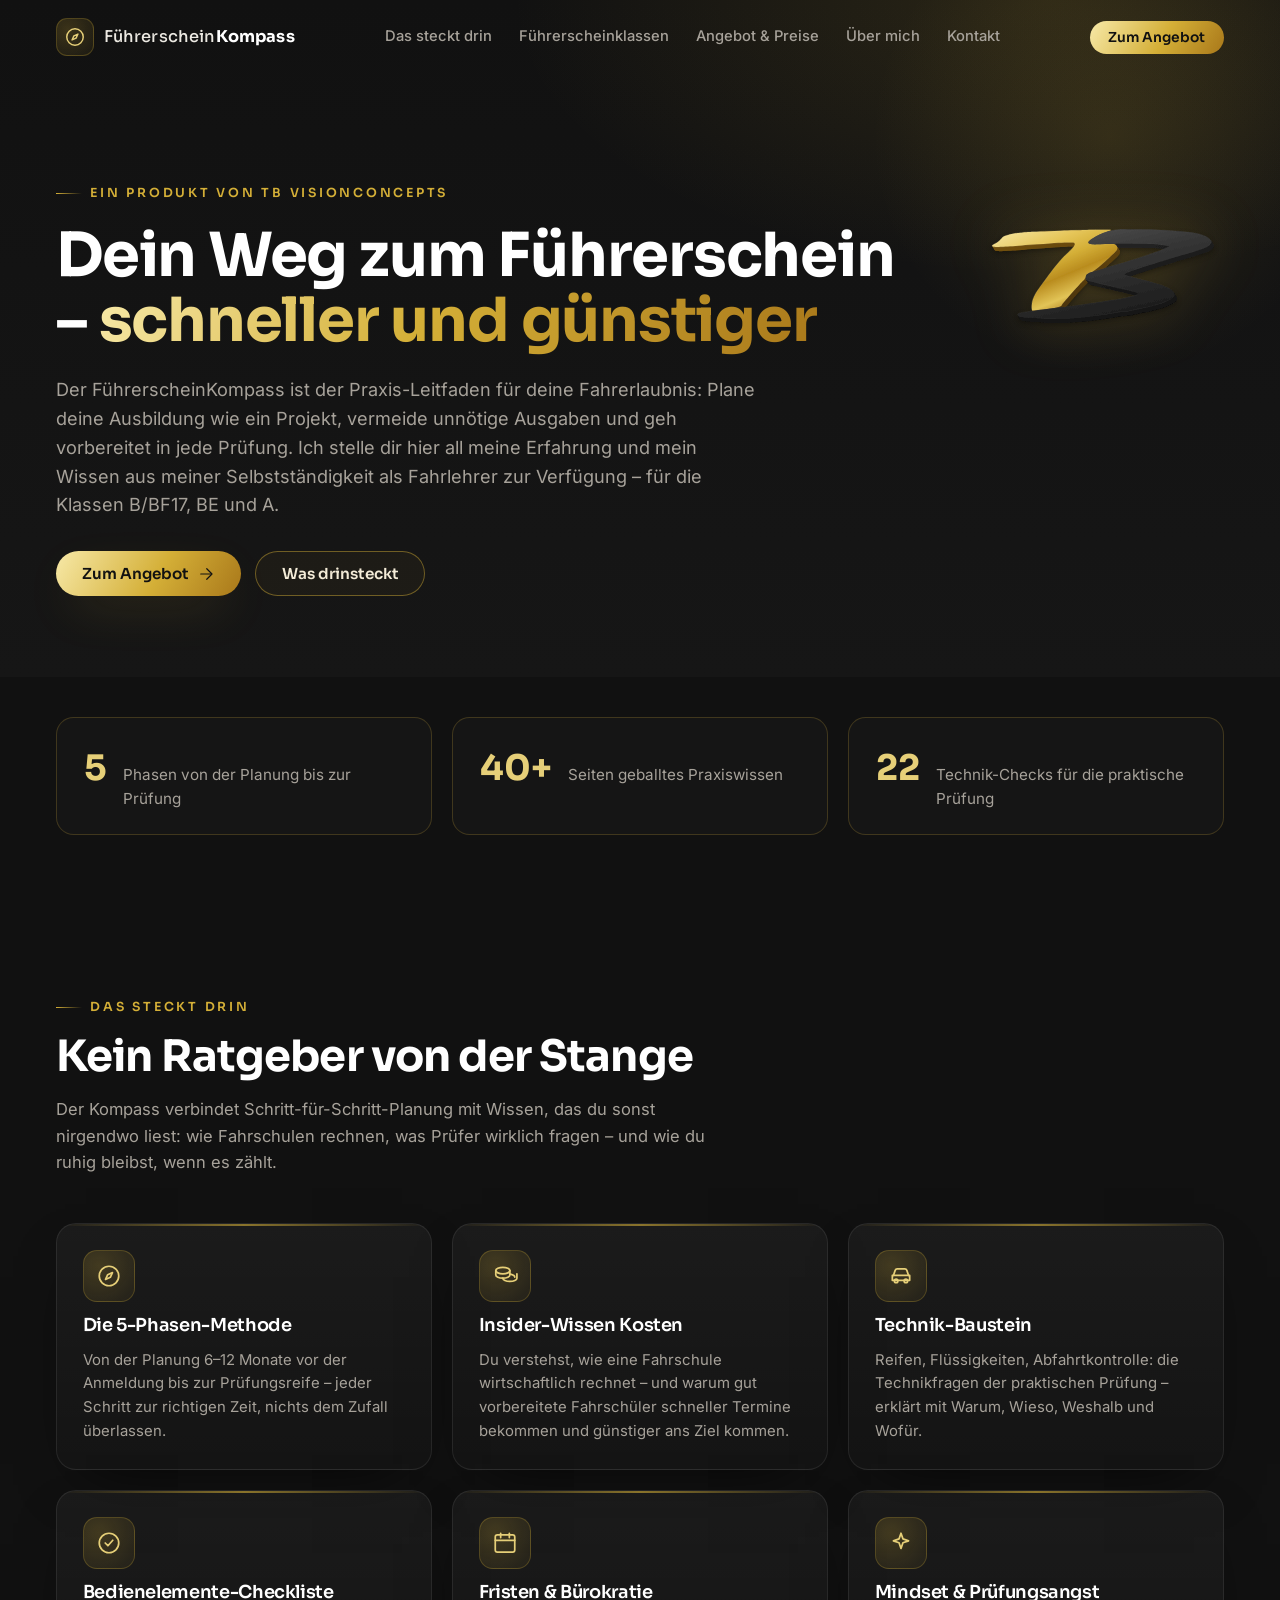
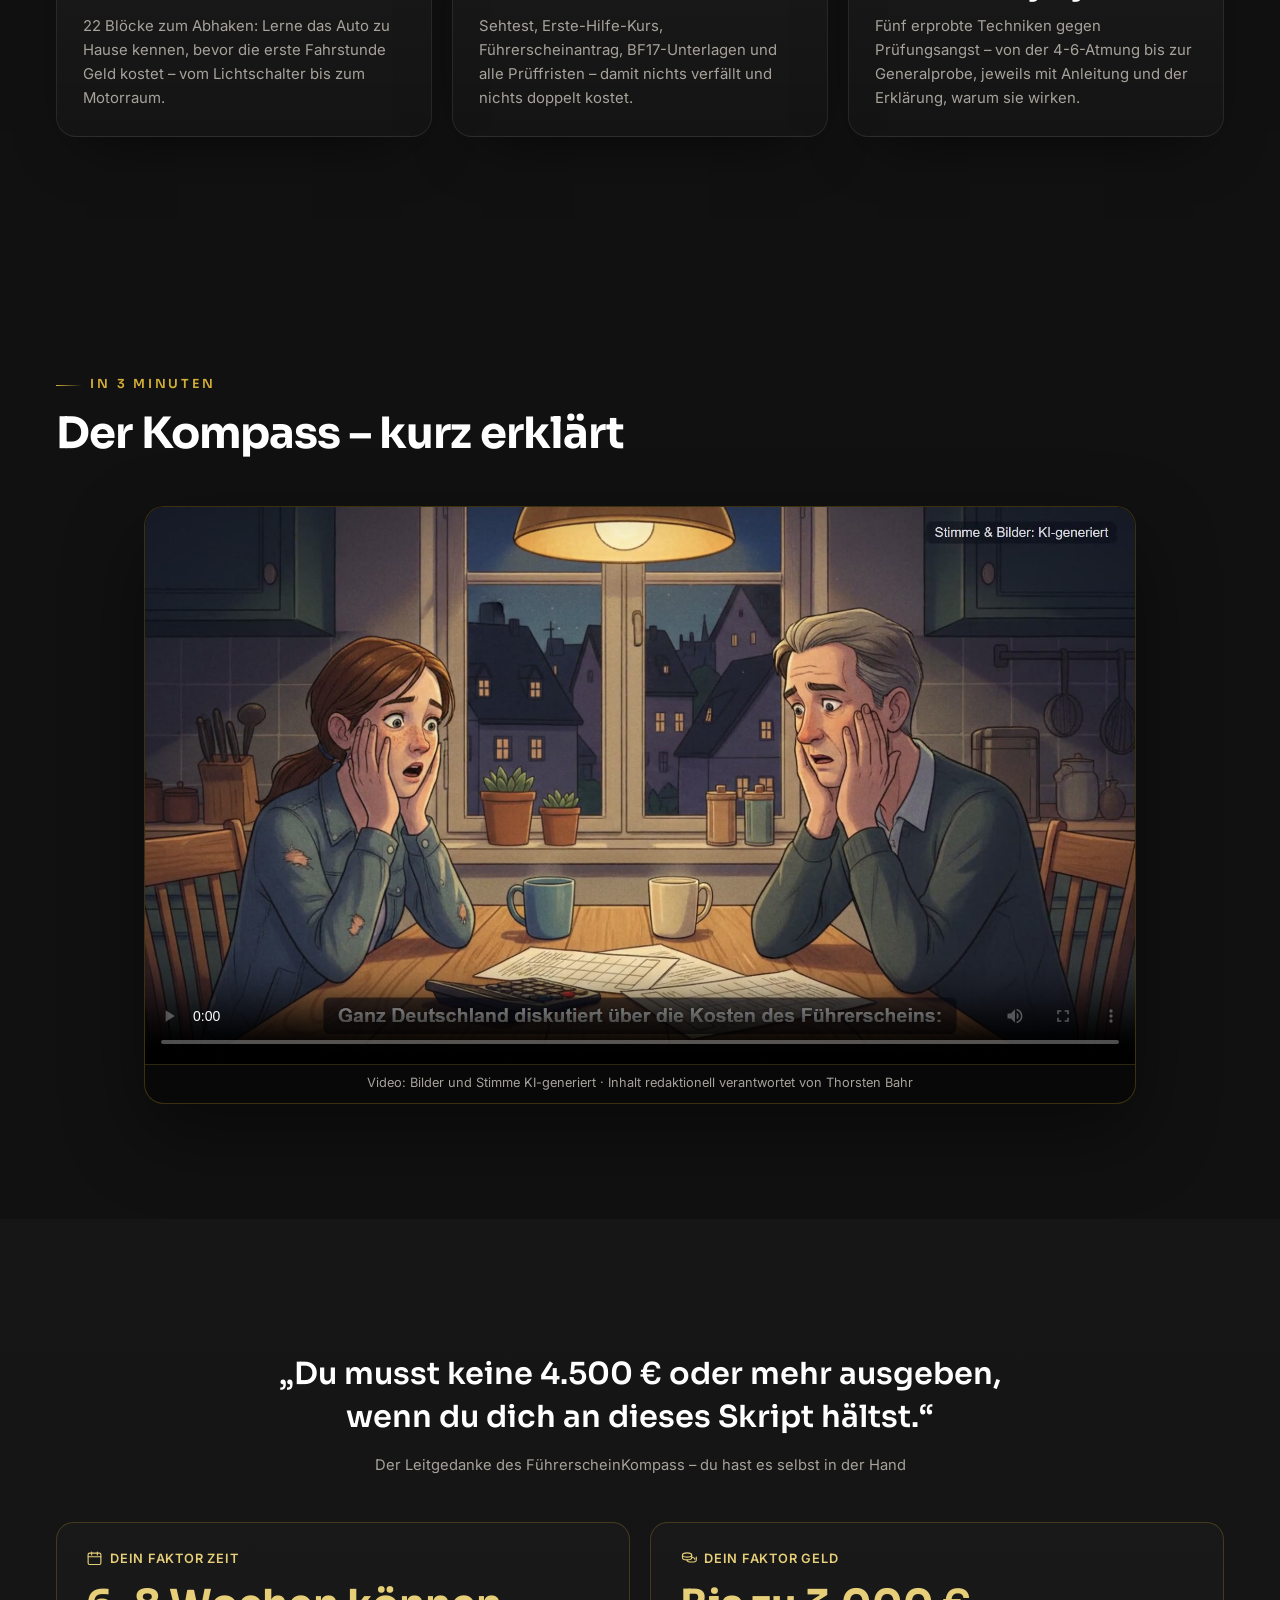
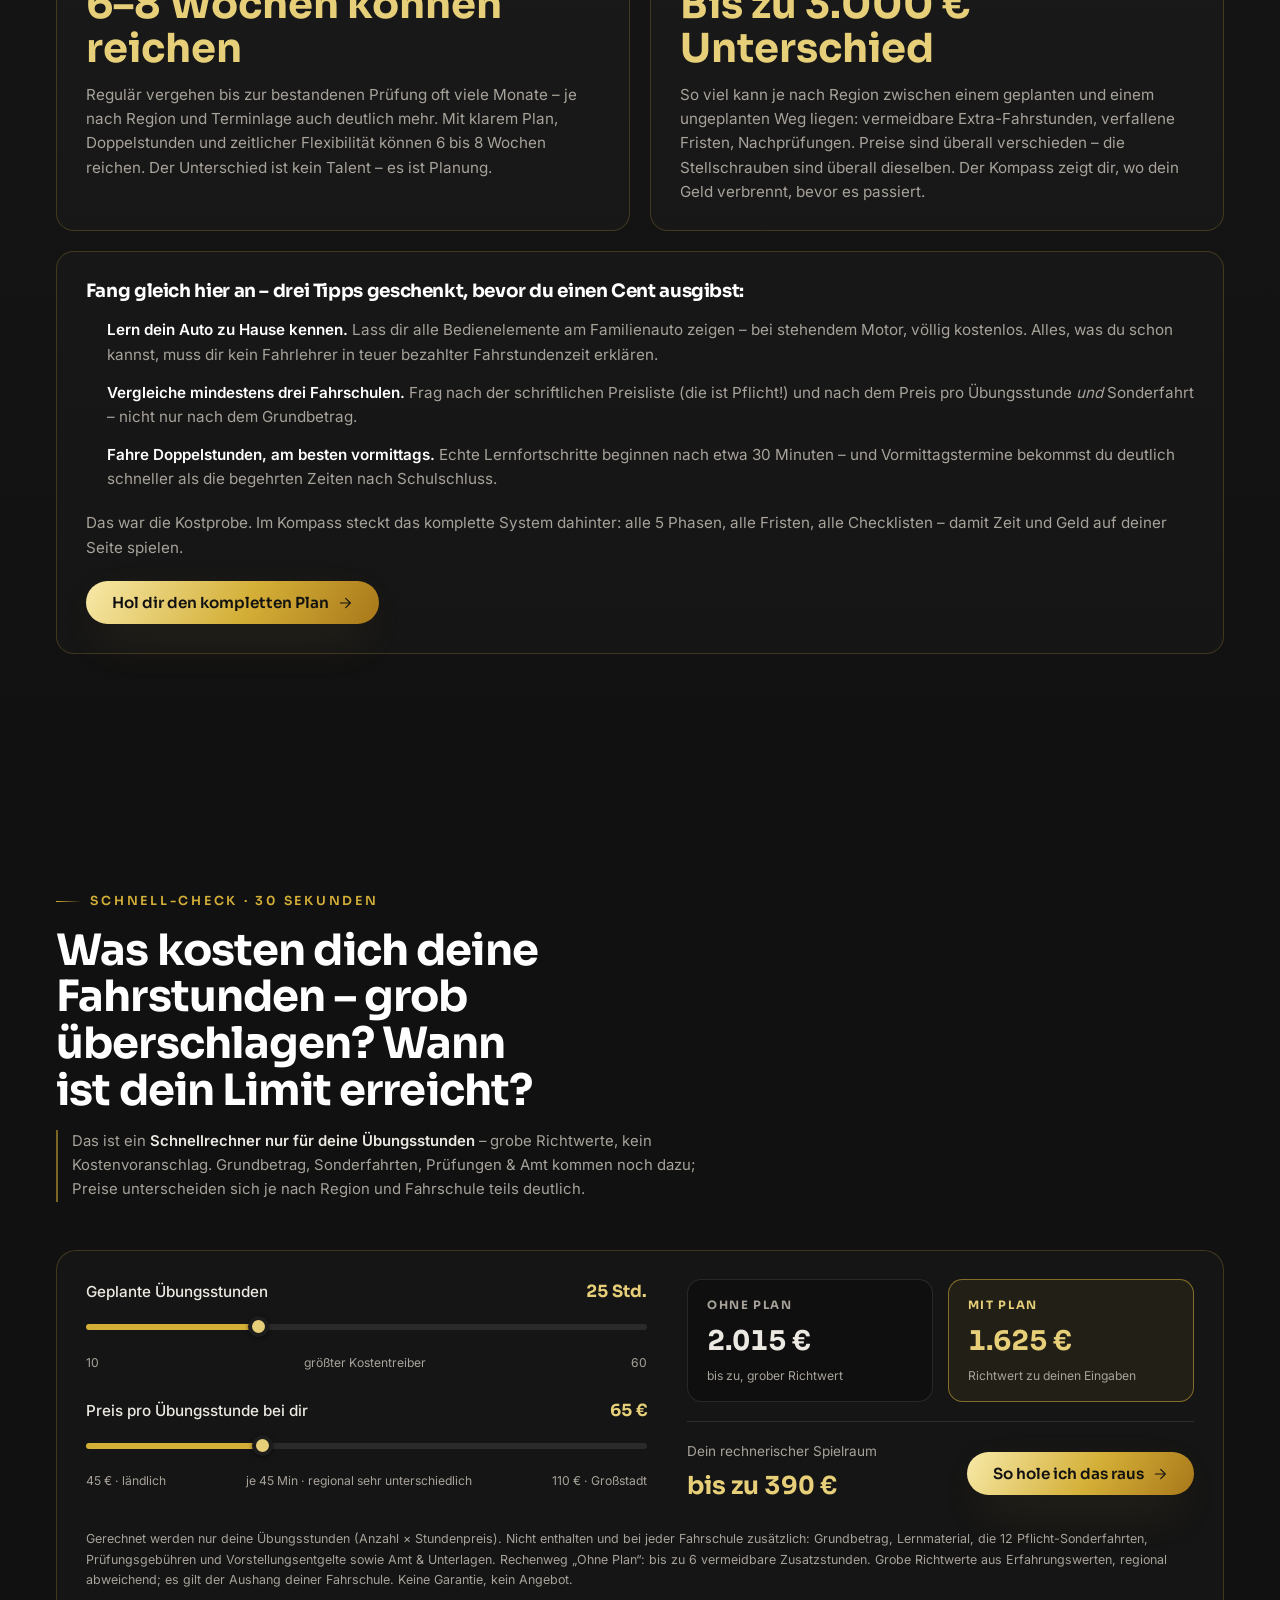
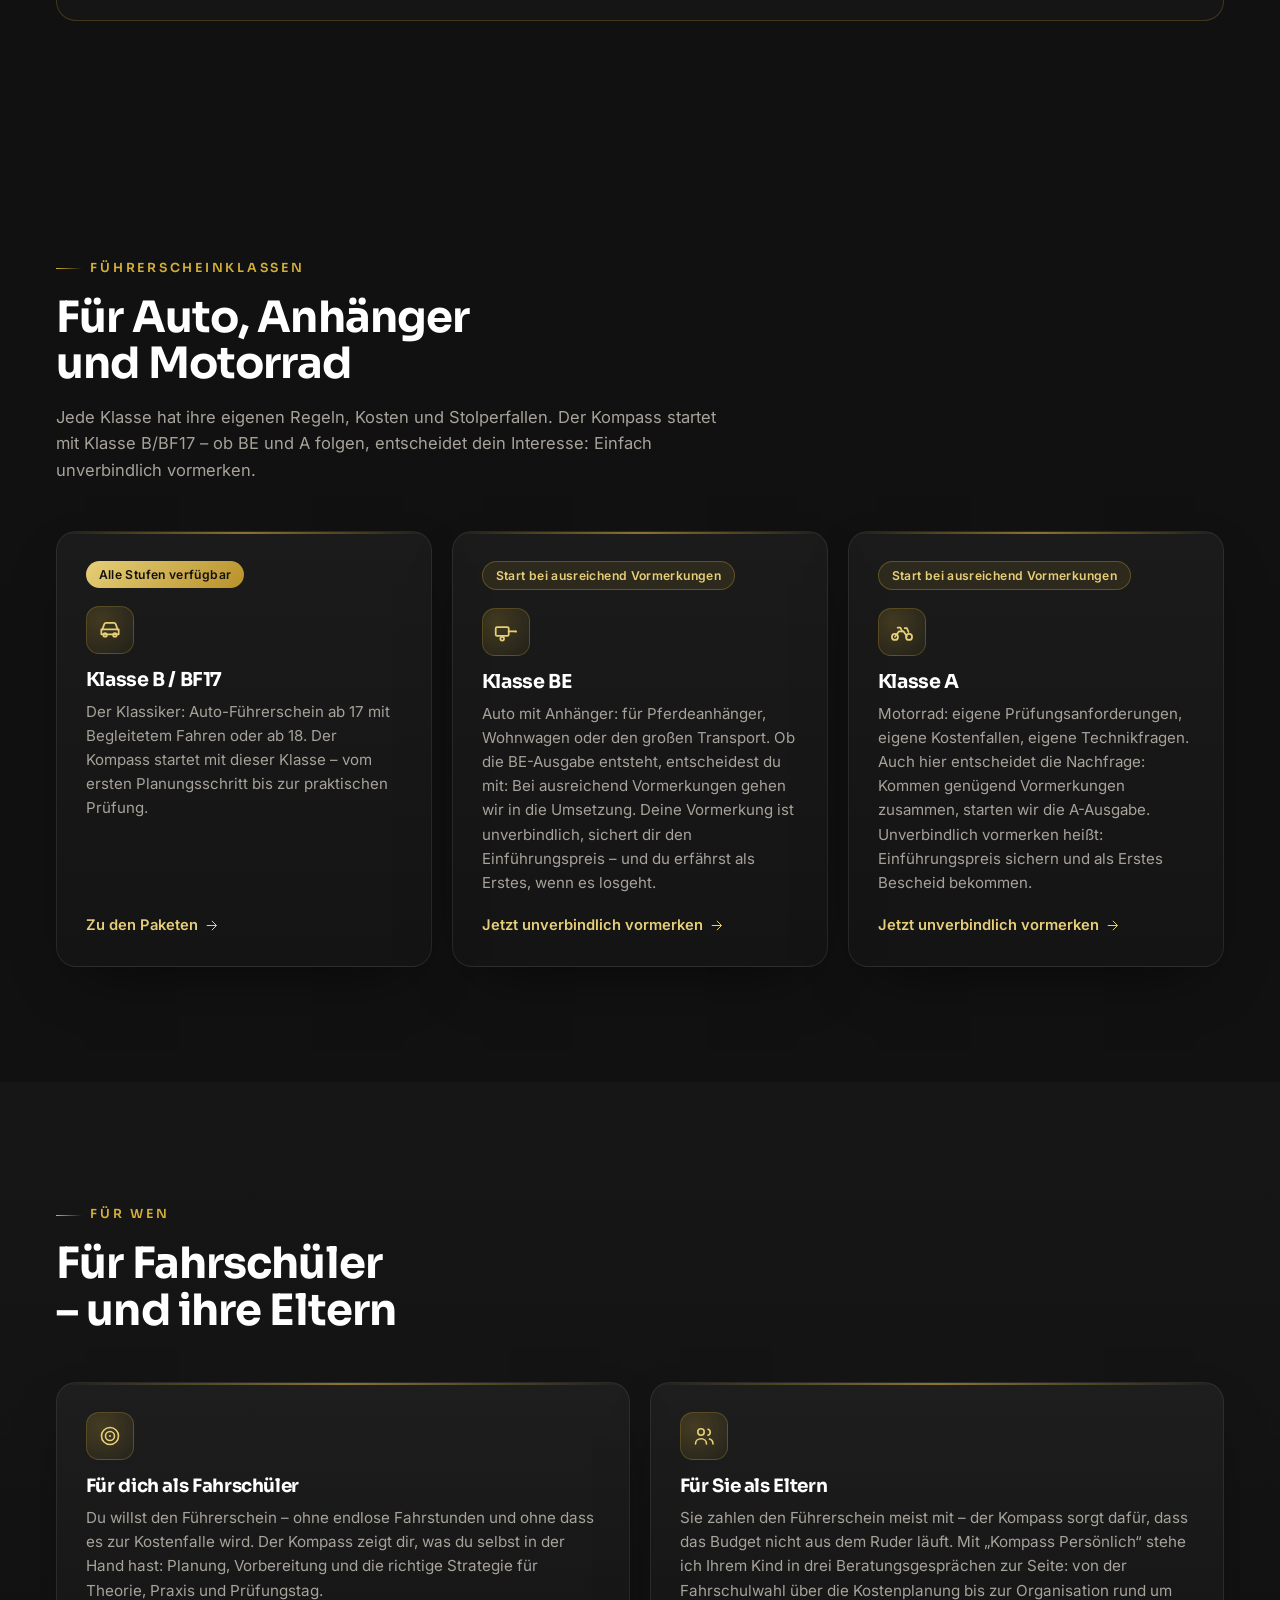
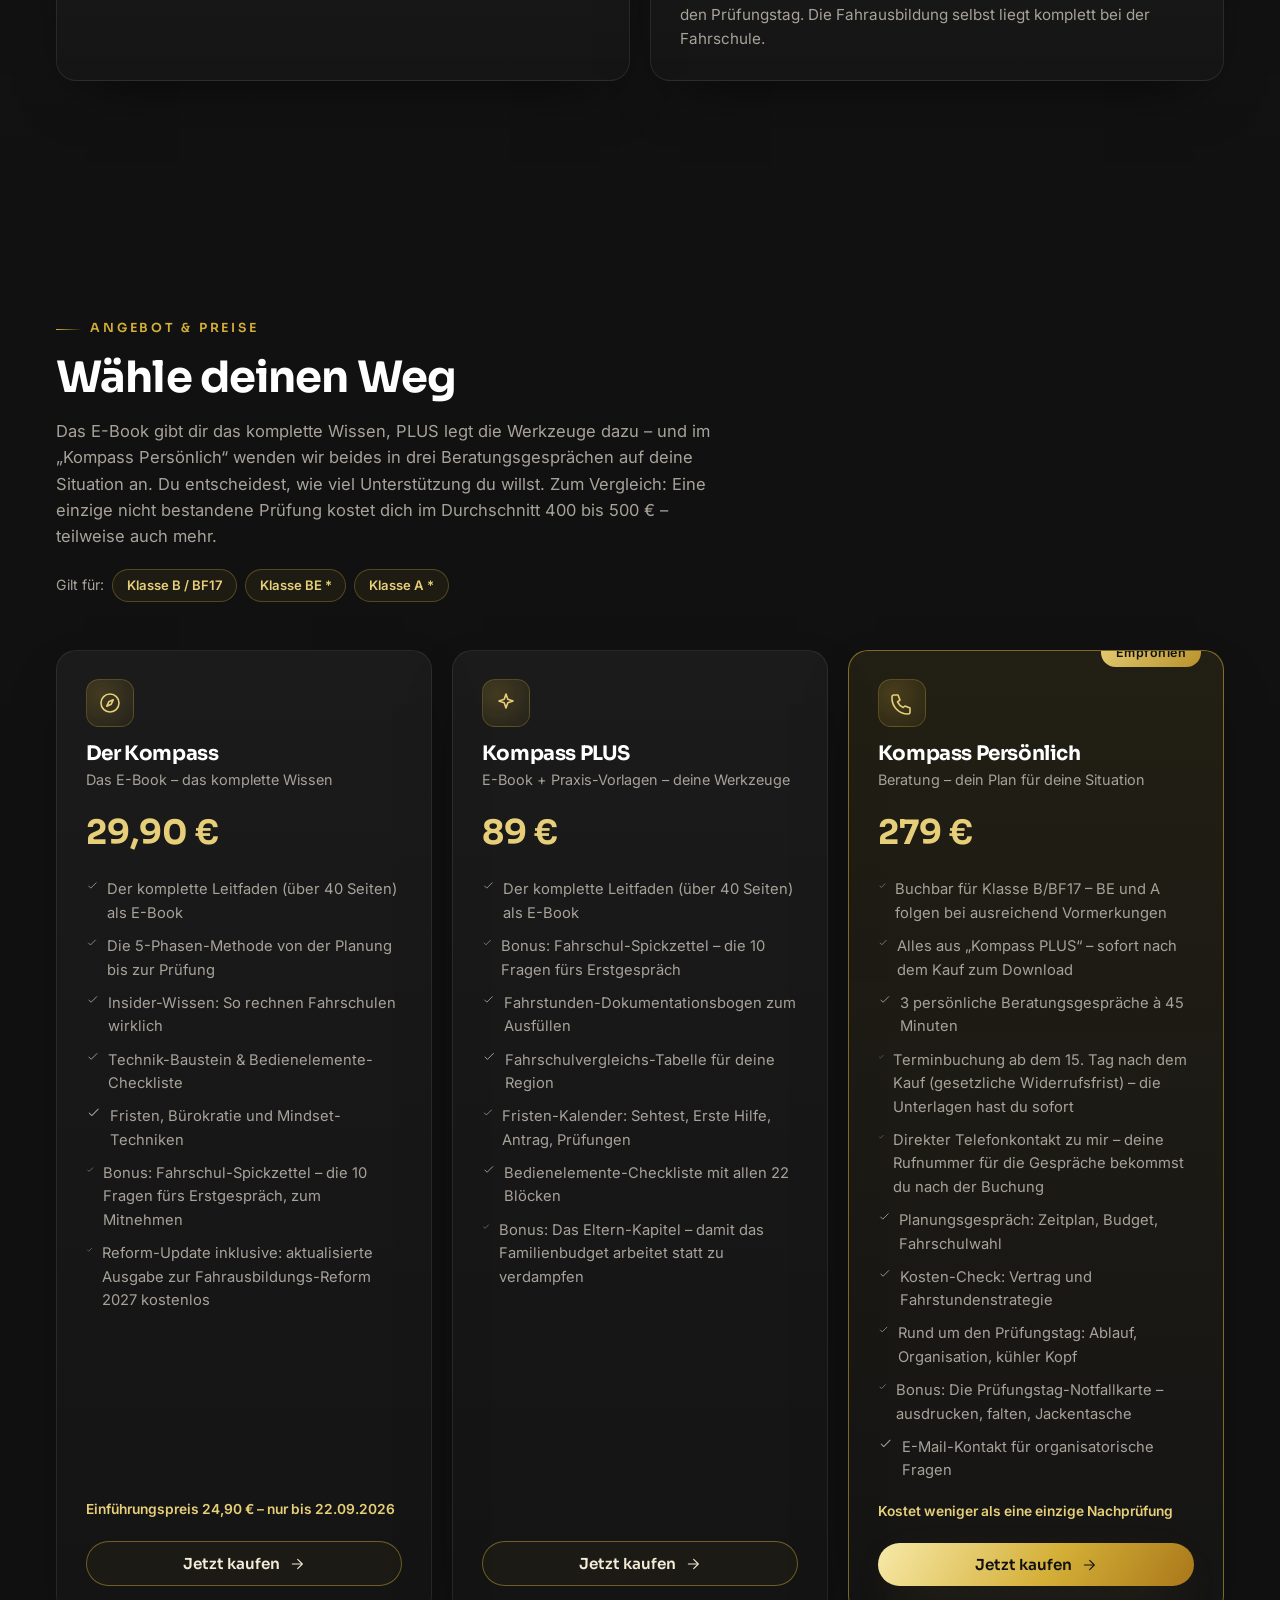
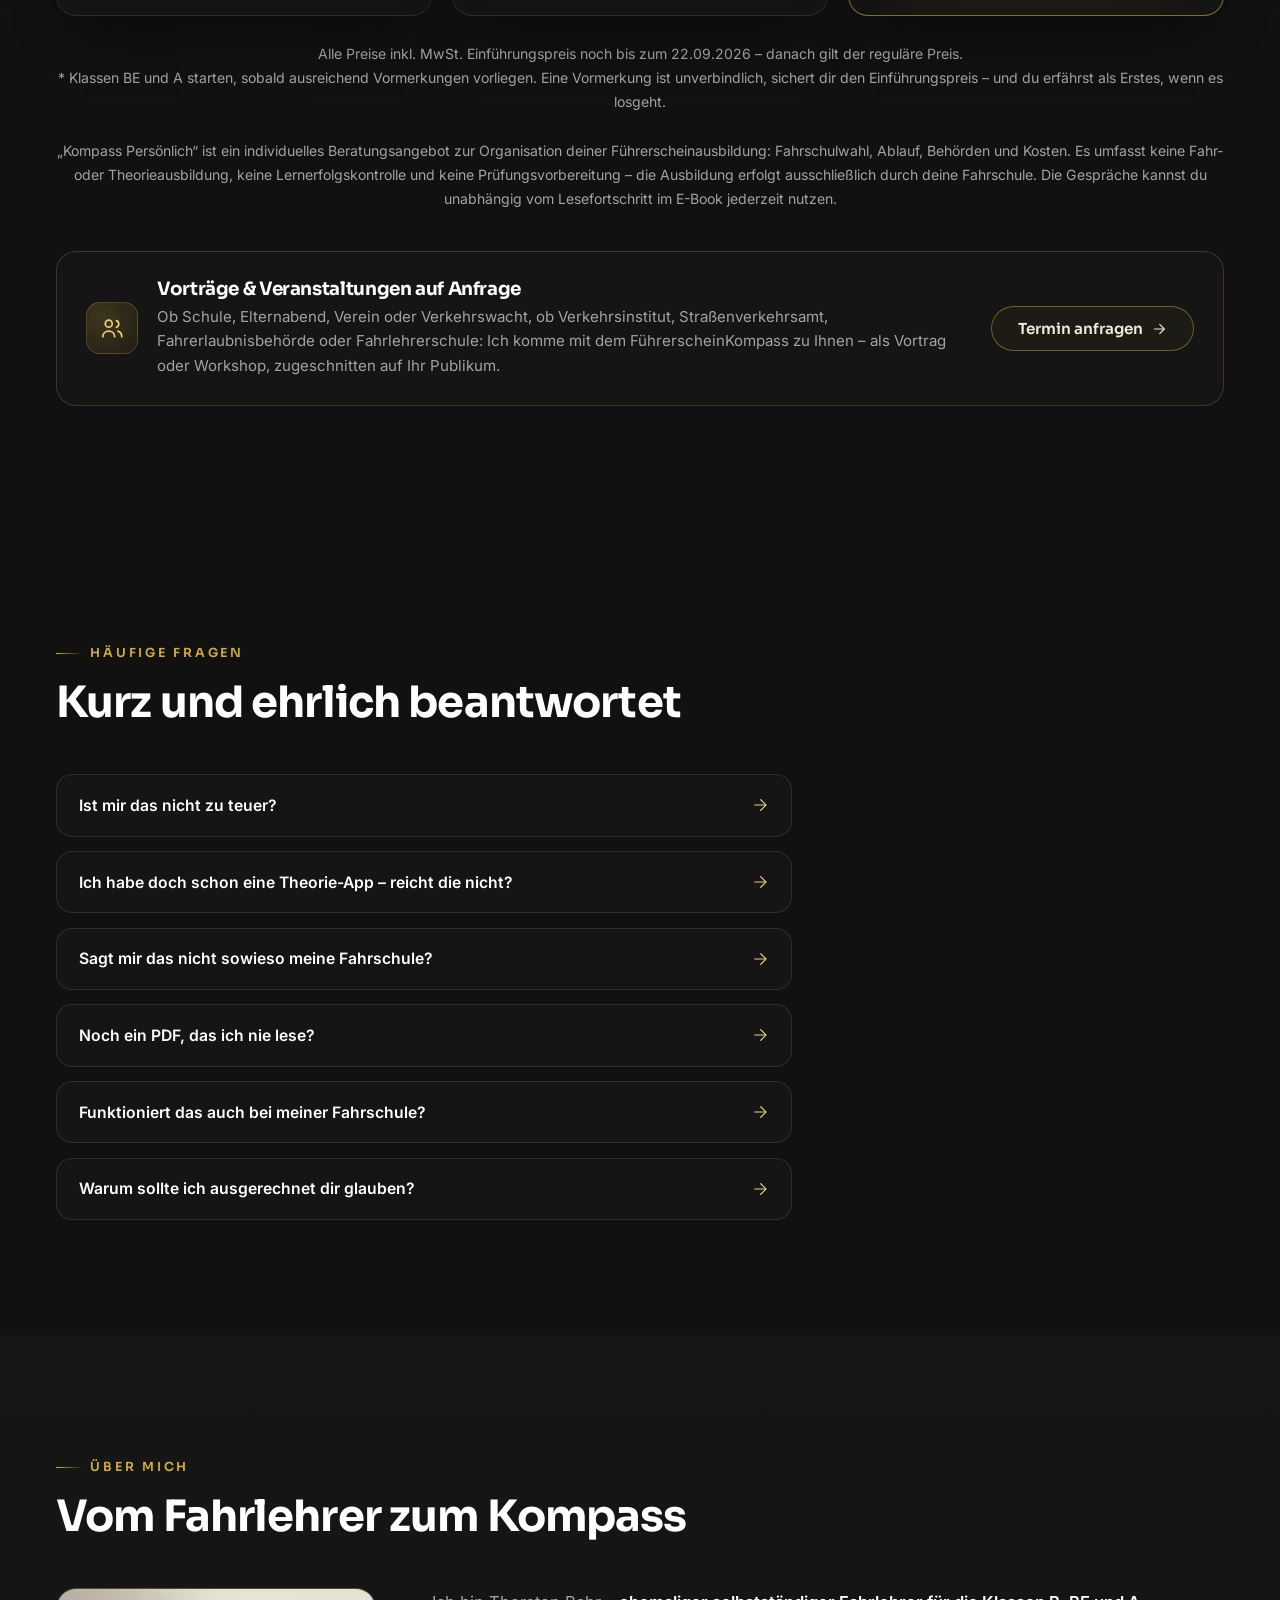
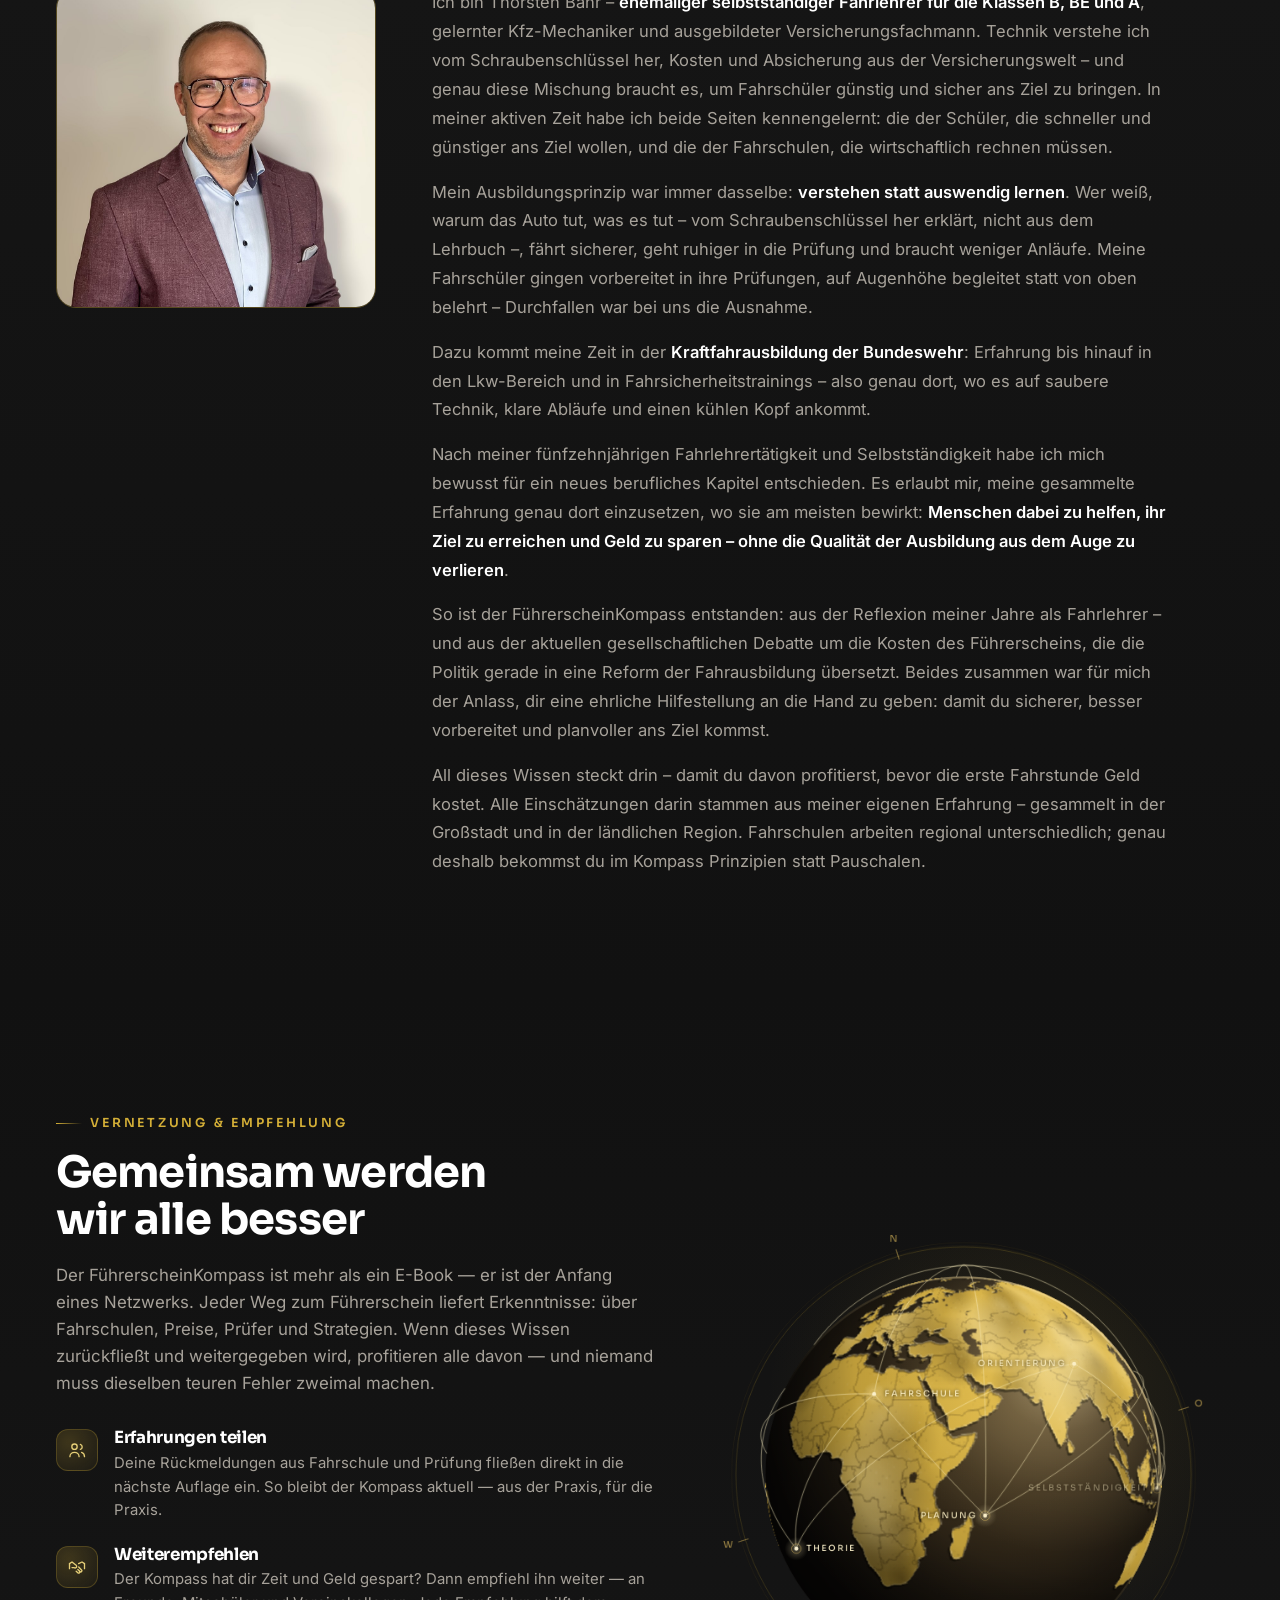
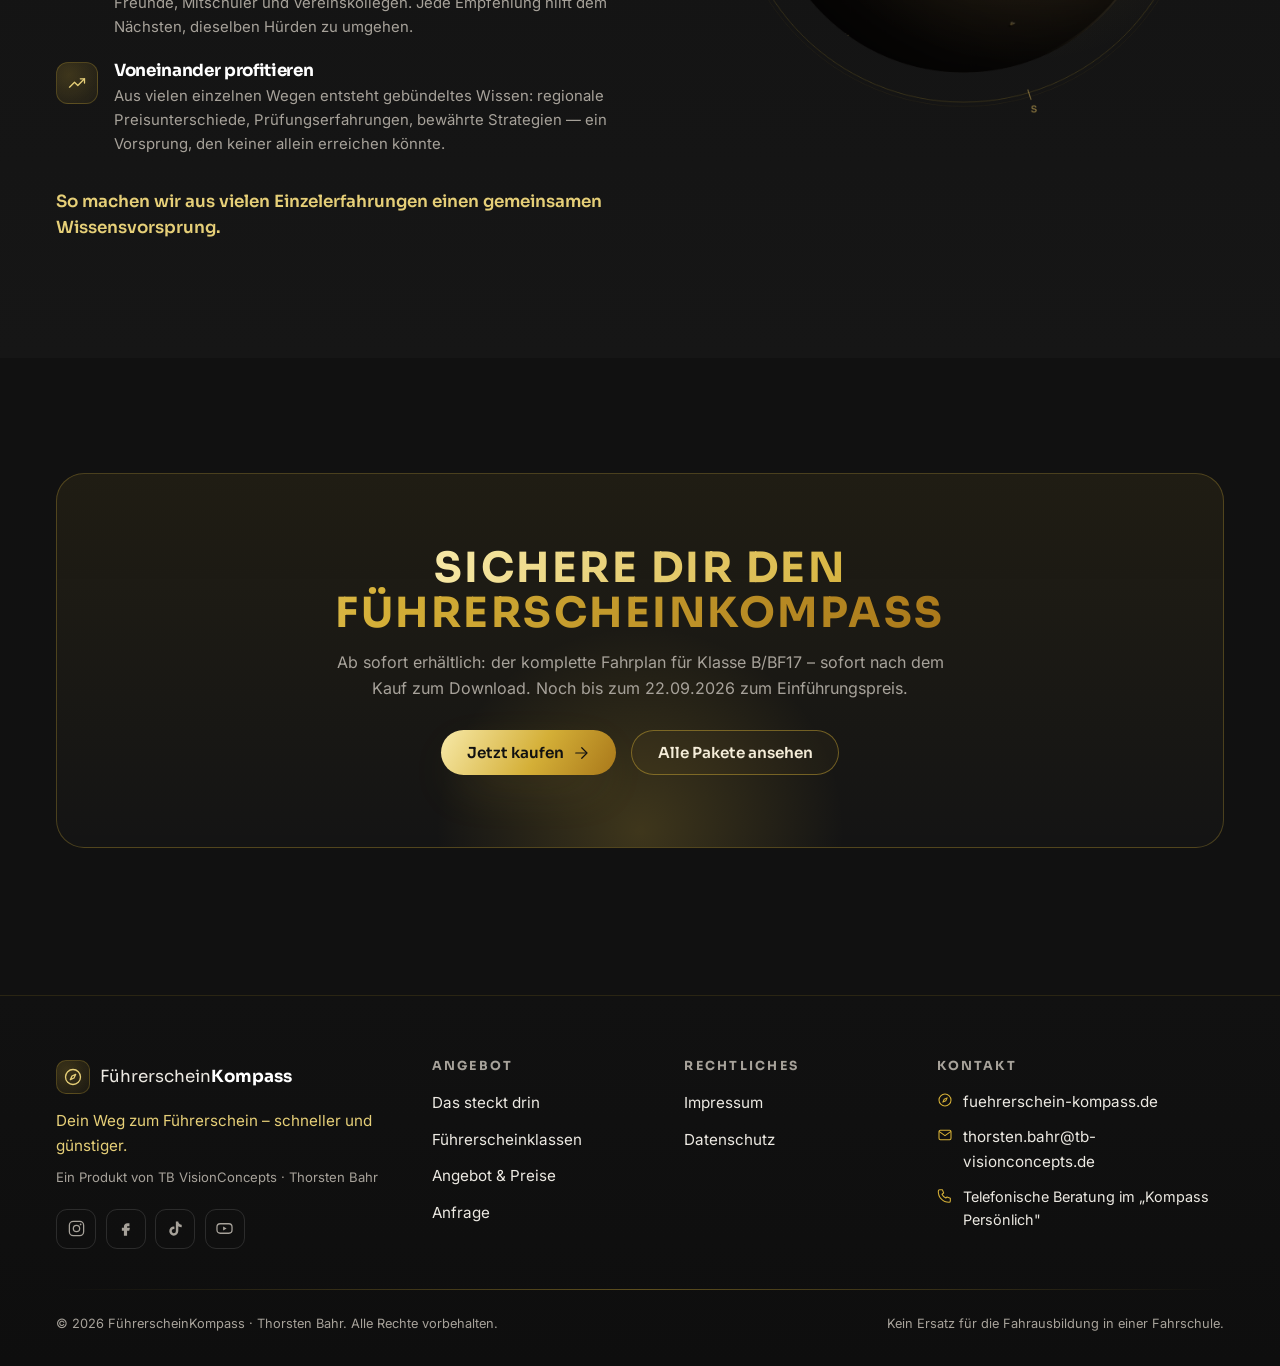
==== index.html @ ba4d48dc "Kosten-Check: Rechner auf reine Uebungsstunden umgestellt Mit Plan = Stunden x Preis, Ohne Plan = bi" ====
<!DOCTYPE html><html lang="de" data-astro-cid-z4jru4n3><head><meta charset="utf-8"><meta name="viewport" content="width=device-width, initial-scale=1"><title>Dein Führerschein – schneller &amp; günstiger · FührerscheinKompass</title><meta name="description" content="Der Praxis-Leitfaden für die Klassen B/BF17, BE und A: Ausbildung wie ein Projekt planen, unnötige Kosten vermeiden, vorbereitet in jede Prüfung. Mit E-Book, Praxis-Vorlagen und persönlicher Beratung."><link rel="canonical" href="https://fuehrerschein-kompass.de/"><link rel="icon" type="image/svg+xml" href="/favicon.svg"><meta name="theme-color" content="#111111"><meta property="og:type" content="website"><meta property="og:site_name" content="FührerscheinKompass"><meta property="og:title" content="Dein Führerschein – schneller &amp; günstiger · FührerscheinKompass"><meta property="og:description" content="Der Praxis-Leitfaden für die Klassen B/BF17, BE und A: Ausbildung wie ein Projekt planen, unnötige Kosten vermeiden, vorbereitet in jede Prüfung. Mit E-Book, Praxis-Vorlagen und persönlicher Beratung."><meta property="og:url" content="https://fuehrerschein-kompass.de/"><meta property="og:locale" content="de_DE"><meta name="twitter:card" content="summary"><meta name="twitter:title" content="Dein Führerschein – schneller &amp; günstiger · FührerscheinKompass"><meta name="twitter:description" content="Der Praxis-Leitfaden für die Klassen B/BF17, BE und A: Ausbildung wie ein Projekt planen, unnötige Kosten vermeiden, vorbereitet in jede Prüfung. Mit E-Book, Praxis-Vorlagen und persönlicher Beratung."><script type="application/ld+json">{"@context":"https://schema.org","@type":"Product","name":"FührerscheinKompass","description":"Der Praxis-Leitfaden für die Klassen B/BF17, BE und A: Ausbildung wie ein Projekt planen, unnötige Kosten vermeiden, vorbereitet in jede Prüfung. Mit E-Book, Praxis-Vorlagen und persönlicher Beratung.","url":"https://fuehrerschein-kompass.de/","brand":{"@type":"Brand","name":"TB VisionConcepts"},"author":{"@type":"Person","name":"Thorsten Bahr"}}</script><link rel="stylesheet" href="/_astro/BaseLayout.BC8Q4wb1.css"><style>.page-hero[data-astro-cid-75ysl5lo]{background:radial-gradient(900px 460px at 82% 0%, #d4af3721, transparent 60%), linear-gradient(180deg, var(--color-ink-900), var(--color-ink-850));padding-top:9rem;padding-bottom:3.5rem;position:relative;overflow:hidden}.page-hero-glow[data-astro-cid-75ysl5lo]{pointer-events:none;background:radial-gradient(circle,#d4af371f,#0000 62%);width:34rem;height:34rem;position:absolute;top:-20%;right:-8%}.page-hero-inner[data-astro-cid-75ysl5lo]{position:relative}.page-hero-top[data-astro-cid-75ysl5lo]{justify-content:space-between;align-items:center;gap:2.5rem;display:flex}.page-hero-title[data-astro-cid-75ysl5lo]{max-width:20ch;margin-top:1.2rem;font-size:clamp(2.3rem,5.5vw,3.8rem)}.page-hero-logo[data-astro-cid-75ysl5lo]{filter:drop-shadow(0 0 28px #d4af3738);flex-shrink:0;width:clamp(160px,20vw,240px);height:auto;display:none}@media (width>=760px){.page-hero-logo[data-astro-cid-75ysl5lo]{display:block}}.page-hero-lead[data-astro-cid-75ysl5lo]{color:var(--color-mute);max-width:44rem;margin-top:1.3rem;font-size:1.13rem}.page-hero[data-astro-cid-75ysl5lo] .page-hero-actions{flex-wrap:wrap;gap:.9rem;margin-top:2rem;display:flex}@media (width>=900px){.page-hero[data-astro-cid-75ysl5lo]{padding-top:11rem;padding-bottom:5rem}}
</style><link rel="stylesheet" href="/_astro/index.4s-x5Pia.css"></head><body data-astro-cid-z4jru4n3><a href="#main" class="skip-link" data-astro-cid-z4jru4n3>Zum Inhalt springen</a><header id="site-header" class="site-header" data-state="top" data-astro-cid-fzpbxy5g><div class="container-tb header-inner" data-astro-cid-fzpbxy5g><a href="/" class="brand" aria-label="FührerscheinKompass – Start" data-astro-cid-fzpbxy5g><span class="brand-icon" data-astro-cid-fzpbxy5g><svg xmlns="http://www.w3.org/2000/svg" width="22" height="22" viewBox="0 0 24 24" fill="none" stroke="currentColor" stroke-width="1.6" stroke-linecap="round" stroke-linejoin="round" class aria-hidden="true"><circle cx="12" cy="12" r="9"/><path d="m15.2 8.8-2 4.4-4.4 2 2-4.4z"/></svg></span><span class="brand-name" data-astro-cid-fzpbxy5g>Führerschein<strong data-astro-cid-fzpbxy5g>Kompass</strong></span></a><nav class="nav-desktop" aria-label="Hauptnavigation" data-astro-cid-fzpbxy5g><a href="/#inhalt" class="nav-link" data-astro-cid-fzpbxy5g>Das steckt drin</a><a href="/#klassen" class="nav-link" data-astro-cid-fzpbxy5g>Führerscheinklassen</a><a href="/#angebot" class="nav-link" data-astro-cid-fzpbxy5g>Angebot &amp; Preise</a><a href="/#ueber-mich" class="nav-link" data-astro-cid-fzpbxy5g>Über mich</a><a href="/anfrage" class="nav-link" data-astro-cid-fzpbxy5g>Kontakt</a></nav><div class="header-actions" data-astro-cid-fzpbxy5g><a href="/#angebot" class="btn btn-primary btn-cta" data-astro-cid-fzpbxy5g>Zum Angebot</a><button id="menu-toggle" class="menu-toggle" aria-label="Menü öffnen" aria-expanded="false" aria-controls="mobile-menu" data-astro-cid-fzpbxy5g><svg xmlns="http://www.w3.org/2000/svg" width="24" height="24" viewBox="0 0 24 24" fill="none" stroke="currentColor" stroke-width="1.6" stroke-linecap="round" stroke-linejoin="round" class aria-hidden="true"><path d="M4 7h16M4 12h16M4 17h16"/></svg></button></div></div><div id="mobile-menu" class="mobile-menu" hidden data-astro-cid-fzpbxy5g><nav aria-label="Mobile Navigation" data-astro-cid-fzpbxy5g><a href="/#inhalt" class="mobile-link" data-astro-cid-fzpbxy5g>Das steckt drin</a><a href="/#klassen" class="mobile-link" data-astro-cid-fzpbxy5g>Führerscheinklassen</a><a href="/#angebot" class="mobile-link" data-astro-cid-fzpbxy5g>Angebot &amp; Preise</a><a href="/#ueber-mich" class="mobile-link" data-astro-cid-fzpbxy5g>Über mich</a><a href="/anfrage" class="mobile-link" data-astro-cid-fzpbxy5g>Kontakt</a></nav></div></header><script type="module">var e=document.getElementById(`site-header`),t=()=>{e&&(e.dataset.state=window.scrollY>24?`scrolled`:`top`)};t(),window.addEventListener(`scroll`,t,{passive:!0});var n=document.getElementById(`menu-toggle`),r=document.getElementById(`mobile-menu`),i=()=>{r?.setAttribute(`hidden`,``),n?.setAttribute(`aria-expanded`,`false`),n?.setAttribute(`aria-label`,`Menü öffnen`)};n?.addEventListener(`click`,()=>{r?.hasAttribute(`hidden`)?(r?.removeAttribute(`hidden`),n.setAttribute(`aria-expanded`,`true`),n.setAttribute(`aria-label`,`Menü schließen`)):i()}),r?.querySelectorAll(`a`).forEach(e=>e.addEventListener(`click`,i));</script><main id="main" data-astro-cid-z4jru4n3><section class="page-hero" data-astro-cid-75ysl5lo><div class="page-hero-glow" aria-hidden="true" data-astro-cid-75ysl5lo></div><div class="container-tb page-hero-inner" data-astro-cid-75ysl5lo><span class="eyebrow" data-astro-cid-75ysl5lo>Ein Produkt von TB VisionConcepts</span><div class="page-hero-top" data-astro-cid-75ysl5lo><h1 class="page-hero-title" data-astro-cid-75ysl5lo>Dein Weg zum Führerschein – <span class="text-gold-gradient">schneller und günstiger</span></h1><img class="page-hero-logo" src="/logos/visionconcepts-3d-gold-t-anthrazit-b.svg" alt="TB VisionConcepts" width="240" height="114" loading="eager" data-astro-cid-75ysl5lo></div><p class="page-hero-lead" data-astro-cid-75ysl5lo>Der FührerscheinKompass ist der Praxis-Leitfaden für deine Fahrerlaubnis: Plane deine Ausbildung wie ein Projekt, vermeide unnötige Ausgaben und geh vorbereitet in jede Prüfung. Ich stelle dir hier all meine Erfahrung und mein Wissen aus meiner Selbstständigkeit als Fahrlehrer zur Verfügung – für die Klassen B/BF17, BE und A.</p><div class="page-hero-actions" data-astro-cid-lcdefpme><a class="btn btn-primary" href="#angebot" data-astro-cid-lcdefpme>Zum Angebot <svg xmlns="http://www.w3.org/2000/svg" width="18" height="18" viewBox="0 0 24 24" fill="none" stroke="currentColor" stroke-width="1.6" stroke-linecap="round" stroke-linejoin="round" class aria-hidden="true"><path d="M5 12h14"/><path d="m13 5 7 7-7 7"/></svg></a><a class="btn btn-ghost" href="#inhalt" data-astro-cid-lcdefpme>Was drinsteckt</a></div></div></section><section class="section fakten-band" data-astro-cid-lcdefpme><div class="container-tb" data-astro-cid-lcdefpme><div class="fakten-grid" data-astro-cid-lcdefpme><div class="fakt reveal" data-astro-cid-lcdefpme><span class="fakt-zahl" data-astro-cid-lcdefpme>5</span><span class="fakt-text" data-astro-cid-lcdefpme>Phasen von der Planung bis zur Prüfung</span></div><div class="fakt reveal" data-astro-cid-lcdefpme><span class="fakt-zahl" data-astro-cid-lcdefpme>40+</span><span class="fakt-text" data-astro-cid-lcdefpme>Seiten geballtes Praxiswissen</span></div><div class="fakt reveal" data-astro-cid-lcdefpme><span class="fakt-zahl" data-astro-cid-lcdefpme>22</span><span class="fakt-text" data-astro-cid-lcdefpme>Technik-Checks für die praktische Prüfung</span></div></div></div></section><section class="section" id="inhalt" data-astro-cid-lcdefpme><div class="container-tb" data-astro-cid-lcdefpme><header class="section-head reveal" data-astro-cid-lcdefpme><span class="eyebrow" data-astro-cid-lcdefpme>Das steckt drin</span><h2 data-astro-cid-lcdefpme>Kein Ratgeber von der Stange</h2><p class="section-intro" data-astro-cid-lcdefpme>Der Kompass verbindet Schritt-für-Schritt-Planung mit Wissen, das du sonst nirgendwo liest: wie Fahrschulen rechnen, was Prüfer wirklich fragen – und wie du ruhig bleibst, wenn es zählt.</p></header><div class="kapitel-grid" data-astro-cid-lcdefpme><div class="card card-topline service-card reveal" data-astro-cid-3vpt37q6="true"><span class="service-icon" data-astro-cid-3vpt37q6><svg xmlns="http://www.w3.org/2000/svg" width="26" height="26" viewBox="0 0 24 24" fill="none" stroke="currentColor" stroke-width="1.6" stroke-linecap="round" stroke-linejoin="round" class aria-hidden="true"><circle cx="12" cy="12" r="9"/><path d="m15.2 8.8-2 4.4-4.4 2 2-4.4z"/></svg></span><h3 class="service-title" data-astro-cid-3vpt37q6>Die 5-Phasen-Methode</h3><p class="service-text" data-astro-cid-3vpt37q6>Von der Planung 6–12 Monate vor der Anmeldung bis zur Prüfungsreife – jeder Schritt zur richtigen Zeit, nichts dem Zufall überlassen.</p></div><div class="card card-topline service-card reveal" data-astro-cid-3vpt37q6="true"><span class="service-icon" data-astro-cid-3vpt37q6><svg xmlns="http://www.w3.org/2000/svg" width="26" height="26" viewBox="0 0 24 24" fill="none" stroke="currentColor" stroke-width="1.6" stroke-linecap="round" stroke-linejoin="round" class aria-hidden="true"><ellipse cx="10" cy="7" rx="6.5" ry="3"/><path d="M3.5 7v4c0 1.6 2.9 3 6.5 3s6.5-1.4 6.5-3V7"/><path d="M10 14c0 1.6 2.9 3 6.5 3s6.5-1.4 6.5-3v-4"/><path d="M17 10.2c2.4.5 4 1.6 4 2.8"/></svg></span><h3 class="service-title" data-astro-cid-3vpt37q6>Insider-Wissen Kosten</h3><p class="service-text" data-astro-cid-3vpt37q6>Du verstehst, wie eine Fahrschule wirtschaftlich rechnet – und warum gut vorbereitete Fahrschüler schneller Termine bekommen und günstiger ans Ziel kommen.</p></div><div class="card card-topline service-card reveal" data-astro-cid-3vpt37q6="true"><span class="service-icon" data-astro-cid-3vpt37q6><svg xmlns="http://www.w3.org/2000/svg" width="26" height="26" viewBox="0 0 24 24" fill="none" stroke="currentColor" stroke-width="1.6" stroke-linecap="round" stroke-linejoin="round" class aria-hidden="true"><path d="M5 11.5 6.6 6.8A2 2 0 0 1 8.5 5.5h7a2 2 0 0 1 1.9 1.3L19 11.5"/><path d="M4 11.5h16V16H4z"/><circle cx="7.5" cy="16.5" r="1.6"/><circle cx="16.5" cy="16.5" r="1.6"/></svg></span><h3 class="service-title" data-astro-cid-3vpt37q6>Technik-Baustein</h3><p class="service-text" data-astro-cid-3vpt37q6>Reifen, Flüssigkeiten, Abfahrtkontrolle: die Technikfragen der praktischen Prüfung – erklärt mit Warum, Wieso, Weshalb und Wofür.</p></div><div class="card card-topline service-card reveal" data-astro-cid-3vpt37q6="true"><span class="service-icon" data-astro-cid-3vpt37q6><svg xmlns="http://www.w3.org/2000/svg" width="26" height="26" viewBox="0 0 24 24" fill="none" stroke="currentColor" stroke-width="1.6" stroke-linecap="round" stroke-linejoin="round" class aria-hidden="true"><circle cx="12" cy="12" r="9"/><path d="m8.5 12 2.5 2.5 4.5-5"/></svg></span><h3 class="service-title" data-astro-cid-3vpt37q6>Bedienelemente-Checkliste</h3><p class="service-text" data-astro-cid-3vpt37q6>22 Blöcke zum Abhaken: Lerne das Auto zu Hause kennen, bevor die erste Fahrstunde Geld kostet – vom Lichtschalter bis zum Motorraum.</p></div><div class="card card-topline service-card reveal" data-astro-cid-3vpt37q6="true"><span class="service-icon" data-astro-cid-3vpt37q6><svg xmlns="http://www.w3.org/2000/svg" width="26" height="26" viewBox="0 0 24 24" fill="none" stroke="currentColor" stroke-width="1.6" stroke-linecap="round" stroke-linejoin="round" class aria-hidden="true"><rect x="3" y="4.5" width="18" height="16" rx="2"/><path d="M3 9.5h18"/><path d="M8 3v4M16 3v4"/></svg></span><h3 class="service-title" data-astro-cid-3vpt37q6>Fristen &amp; Bürokratie</h3><p class="service-text" data-astro-cid-3vpt37q6>Sehtest, Erste-Hilfe-Kurs, Führerscheinantrag, BF17-Unterlagen und alle Prüffristen – damit nichts verfällt und nichts doppelt kostet.</p></div><div class="card card-topline service-card reveal" data-astro-cid-3vpt37q6="true"><span class="service-icon" data-astro-cid-3vpt37q6><svg xmlns="http://www.w3.org/2000/svg" width="26" height="26" viewBox="0 0 24 24" fill="none" stroke="currentColor" stroke-width="1.6" stroke-linecap="round" stroke-linejoin="round" class aria-hidden="true"><path d="M12 3l1.8 5.2L19 10l-5.2 1.8L12 17l-1.8-5.2L5 10l5.2-1.8z"/></svg></span><h3 class="service-title" data-astro-cid-3vpt37q6>Mindset &amp; Prüfungsangst</h3><p class="service-text" data-astro-cid-3vpt37q6>Fünf erprobte Techniken gegen Prüfungsangst – von der 4-6-Atmung bis zur Generalprobe, jeweils mit Anleitung und der Erklärung, warum sie wirken.</p></div></div></div></section><section class="section video-band" id="video" data-astro-cid-lcdefpme><div class="container-tb" data-astro-cid-lcdefpme><header class="section-head reveal" data-astro-cid-lcdefpme><span class="eyebrow" data-astro-cid-lcdefpme>In 3 Minuten</span><h2 data-astro-cid-lcdefpme>Der Kompass – kurz erklärt</h2></header><div class="video-wrap reveal" data-astro-cid-lcdefpme><video controls preload="metadata" poster="/video/erklaervideo-vorschau.jpg" data-astro-cid-lcdefpme><source src="/video/erklaervideo.mp4" type="video/mp4" data-astro-cid-lcdefpme>Dein Browser kann dieses Video nicht abspielen.</video><p class="video-ki-hinweis" data-astro-cid-lcdefpme>Video: Bilder und Stimme KI-generiert · Inhalt redaktionell verantwortet von Thorsten Bahr</p></div></div></section><section class="section zitat-band" id="leitgedanken" data-astro-cid-lcdefpme><div class="container-tb" data-astro-cid-lcdefpme><figure class="zitat reveal" data-astro-cid-lcdefpme><blockquote data-astro-cid-lcdefpme>„Du musst keine 4.500&nbsp;€ oder mehr ausgeben, wenn du dich an dieses Skript hältst.“</blockquote><figcaption data-astro-cid-lcdefpme>Der Leitgedanke des FührerscheinKompass – du hast es selbst in der Hand</figcaption></figure><div class="leitgedanken-grid" data-astro-cid-lcdefpme><div class="leitgedanke reveal" data-astro-cid-lcdefpme><span class="leitgedanke-label" data-astro-cid-lcdefpme><svg xmlns="http://www.w3.org/2000/svg" width="17" height="17" viewBox="0 0 24 24" fill="none" stroke="currentColor" stroke-width="1.6" stroke-linecap="round" stroke-linejoin="round" class aria-hidden="true"><rect x="3" y="4.5" width="18" height="16" rx="2"/><path d="M3 9.5h18"/><path d="M8 3v4M16 3v4"/></svg> Dein Faktor Zeit</span><span class="leitgedanke-zahl" data-astro-cid-lcdefpme>6–8 Wochen können reichen</span><p data-astro-cid-lcdefpme>Regulär vergehen bis zur bestandenen Prüfung oft viele Monate – je nach Region und Terminlage auch deutlich mehr. Mit klarem Plan, Doppelstunden und zeitlicher Flexibilität können 6 bis 8 Wochen reichen. Der Unterschied ist kein Talent – es ist Planung.</p></div><div class="leitgedanke reveal" data-astro-cid-lcdefpme><span class="leitgedanke-label" data-astro-cid-lcdefpme><svg xmlns="http://www.w3.org/2000/svg" width="17" height="17" viewBox="0 0 24 24" fill="none" stroke="currentColor" stroke-width="1.6" stroke-linecap="round" stroke-linejoin="round" class aria-hidden="true"><ellipse cx="10" cy="7" rx="6.5" ry="3"/><path d="M3.5 7v4c0 1.6 2.9 3 6.5 3s6.5-1.4 6.5-3V7"/><path d="M10 14c0 1.6 2.9 3 6.5 3s6.5-1.4 6.5-3v-4"/><path d="M17 10.2c2.4.5 4 1.6 4 2.8"/></svg> Dein Faktor Geld</span><span class="leitgedanke-zahl" data-astro-cid-lcdefpme>Bis zu 3.000&nbsp;€ Unterschied</span><p data-astro-cid-lcdefpme>So viel kann je nach Region zwischen einem geplanten und einem ungeplanten Weg liegen: vermeidbare Extra-Fahrstunden, verfallene Fristen, Nachprüfungen. Preise sind überall verschieden – die Stellschrauben sind überall dieselben. Der Kompass zeigt dir, wo dein Geld verbrennt, bevor es passiert.</p></div></div><div class="leitgedanke-geben reveal" data-astro-cid-lcdefpme><h3 data-astro-cid-lcdefpme>Fang gleich hier an – drei Tipps geschenkt, bevor du einen Cent ausgibst:</h3><ol class="geben-liste" data-astro-cid-lcdefpme><li data-astro-cid-lcdefpme><strong data-astro-cid-lcdefpme>Lern dein Auto zu Hause kennen.</strong> Lass dir alle Bedienelemente am Familienauto zeigen – bei stehendem Motor, völlig kostenlos. Alles, was du schon kannst, muss dir kein Fahrlehrer in teuer bezahlter Fahrstundenzeit erklären.</li><li data-astro-cid-lcdefpme><strong data-astro-cid-lcdefpme>Vergleiche mindestens drei Fahrschulen.</strong> Frag nach der schriftlichen Preisliste (die ist Pflicht!) und nach dem Preis pro Übungsstunde <em data-astro-cid-lcdefpme>und</em> Sonderfahrt – nicht nur nach dem Grundbetrag.</li><li data-astro-cid-lcdefpme><strong data-astro-cid-lcdefpme>Fahre Doppelstunden, am besten vormittags.</strong> Echte Lernfortschritte beginnen nach etwa 30 Minuten – und Vormittagstermine bekommst du deutlich schneller als die begehrten Zeiten nach Schulschluss.</li></ol><p class="geben-schluss" data-astro-cid-lcdefpme>Das war die Kostprobe. Im Kompass steckt das komplette System dahinter: alle 5 Phasen, alle Fristen, alle Checklisten – damit Zeit und Geld auf deiner Seite spielen.</p><a class="btn btn-primary" href="#angebot" data-astro-cid-lcdefpme>Hol dir den kompletten Plan <svg xmlns="http://www.w3.org/2000/svg" width="16" height="16" viewBox="0 0 24 24" fill="none" stroke="currentColor" stroke-width="1.6" stroke-linecap="round" stroke-linejoin="round" class aria-hidden="true"><path d="M5 12h14"/><path d="m13 5 7 7-7 7"/></svg></a></div></div></section><section class="section" id="kosten-check" data-astro-cid-lcdefpme><div class="container-tb" data-astro-cid-lcdefpme><header class="section-head reveal" data-astro-cid-lcdefpme><span class="eyebrow" data-astro-cid-lcdefpme>Schnell-Check · 30 Sekunden</span><h2 data-astro-cid-lcdefpme>Was kosten dich deine Fahrstunden – grob überschlagen? Wann ist dein Limit erreicht?</h2><p class="qc-hinweis" data-astro-cid-lcdefpme>Das ist ein <strong data-astro-cid-lcdefpme>Schnellrechner nur für deine Übungsstunden</strong> – grobe Richtwerte, kein Kostenvoranschlag. Grundbetrag, Sonderfahrten, Prüfungen &amp; Amt kommen noch dazu; Preise unterscheiden sich je nach Region und Fahrschule teils deutlich.</p></header><div class="qc-card reveal" data-astro-cid-lcdefpme><div class="qc-grid" data-astro-cid-lcdefpme><div class="qc-regler" data-astro-cid-lcdefpme><div class="qc-field" data-astro-cid-lcdefpme><div class="qc-field-head" data-astro-cid-lcdefpme><label for="qcHours" data-astro-cid-lcdefpme>Geplante Übungsstunden</label><output id="qcHoursOut" data-astro-cid-lcdefpme>25&nbsp;Std.</output></div><input type="range" id="qcHours" min="10" max="60" step="1" value="25" data-astro-cid-lcdefpme><div class="qc-skala" data-astro-cid-lcdefpme><span data-astro-cid-lcdefpme>10</span><span data-astro-cid-lcdefpme>größter Kostentreiber</span><span data-astro-cid-lcdefpme>60</span></div></div><div class="qc-field" data-astro-cid-lcdefpme><div class="qc-field-head" data-astro-cid-lcdefpme><label for="qcPrice" data-astro-cid-lcdefpme>Preis pro Übungsstunde bei dir</label><output id="qcPriceOut" data-astro-cid-lcdefpme>65&nbsp;€</output></div><input type="range" id="qcPrice" min="45" max="110" step="1" value="65" data-astro-cid-lcdefpme><div class="qc-skala" data-astro-cid-lcdefpme><span data-astro-cid-lcdefpme>45&nbsp;€ · ländlich</span><span data-astro-cid-lcdefpme>je 45&nbsp;Min · regional sehr unterschiedlich</span><span data-astro-cid-lcdefpme>110&nbsp;€ · Großstadt</span></div></div></div><div class="qc-ergebnis" data-astro-cid-lcdefpme><div class="qc-duo" data-astro-cid-lcdefpme><div class="qc-tile" data-astro-cid-lcdefpme><span class="qc-tile-label" data-astro-cid-lcdefpme>Ohne Plan</span><span class="qc-tile-wert" id="qcOhne" data-astro-cid-lcdefpme>–</span><span class="qc-tile-sub" data-astro-cid-lcdefpme>bis zu, grober Richtwert</span></div><div class="qc-tile qc-tile-hot" data-astro-cid-lcdefpme><span class="qc-tile-label" data-astro-cid-lcdefpme>Mit Plan</span><span class="qc-tile-wert" id="qcMit" data-astro-cid-lcdefpme>–</span><span class="qc-tile-sub" data-astro-cid-lcdefpme>Richtwert zu deinen Eingaben</span></div></div><div class="qc-spielraum" data-astro-cid-lcdefpme><div data-astro-cid-lcdefpme><span class="qc-spielraum-label" data-astro-cid-lcdefpme>Dein rechnerischer Spielraum</span><span class="qc-spielraum-wert" id="qcSpiel" data-astro-cid-lcdefpme>–</span></div><a class="btn btn-primary" href="#angebot" data-astro-cid-lcdefpme>So hole ich das raus <svg xmlns="http://www.w3.org/2000/svg" width="16" height="16" viewBox="0 0 24 24" fill="none" stroke="currentColor" stroke-width="1.6" stroke-linecap="round" stroke-linejoin="round" class aria-hidden="true"><path d="M5 12h14"/><path d="m13 5 7 7-7 7"/></svg></a></div></div></div><p class="qc-fine" data-astro-cid-lcdefpme>Gerechnet werden nur deine Übungsstunden (Anzahl × Stundenpreis). Nicht enthalten und bei jeder Fahrschule zusätzlich: Grundbetrag, Lernmaterial, die 12 Pflicht-Sonderfahrten, Prüfungsgebühren und Vorstellungsentgelte sowie Amt &amp; Unterlagen. Rechenweg „Ohne Plan“: bis zu 6 vermeidbare Zusatzstunden. Grobe Richtwerte aus Erfahrungswerten, regional abweichend; es gilt der Aushang deiner Fahrschule. Keine Garantie, kein Angebot.</p></div></div></section><script>
    (function () {
      var hours = document.getElementById('qcHours');
      var price = document.getElementById('qcPrice');
      if (!hours || !price) return;
      var fmt = new Intl.NumberFormat('de-DE');
      function eur(v) { return fmt.format(Math.round(v)) + ' €'; }
      function paint(el) {
        var pct = ((el.value - el.min) / (el.max - el.min)) * 100;
        el.style.setProperty('--fill', pct + '%');
      }
      function render() {
        var h = +hours.value, p = +price.value;
        var mit = h * p;
        var extra = 6 * p;
        document.getElementById('qcHoursOut').textContent = h + ' Std.';
        document.getElementById('qcPriceOut').textContent = p + ' €';
        document.getElementById('qcMit').textContent = eur(mit);
        document.getElementById('qcOhne').textContent = eur(mit + extra);
        document.getElementById('qcSpiel').textContent = 'bis zu ' + eur(extra);
        paint(hours); paint(price);
      }
      hours.addEventListener('input', render);
      price.addEventListener('input', render);
      render();
    })();
  </script><section class="section" id="klassen" data-astro-cid-lcdefpme><div class="container-tb" data-astro-cid-lcdefpme><header class="section-head reveal" data-astro-cid-lcdefpme><span class="eyebrow" data-astro-cid-lcdefpme>Führerscheinklassen</span><h2 data-astro-cid-lcdefpme>Für Auto, Anhänger und Motorrad</h2><p class="section-intro" data-astro-cid-lcdefpme>Jede Klasse hat ihre eigenen Regeln, Kosten und Stolperfallen. Der Kompass startet mit Klasse B/BF17 – ob BE und A folgen, entscheidet dein Interesse: Einfach unverbindlich vormerken.</p></header><div class="klassen-grid" data-astro-cid-lcdefpme><div class="card card-topline klasse reveal" data-astro-cid-lcdefpme><span class="klasse-status" data-astro-cid-lcdefpme>Alle Stufen verfügbar</span><span class="klasse-icon" data-astro-cid-lcdefpme><svg xmlns="http://www.w3.org/2000/svg" width="26" height="26" viewBox="0 0 24 24" fill="none" stroke="currentColor" stroke-width="1.6" stroke-linecap="round" stroke-linejoin="round" class aria-hidden="true"><path d="M5 11.5 6.6 6.8A2 2 0 0 1 8.5 5.5h7a2 2 0 0 1 1.9 1.3L19 11.5"/><path d="M4 11.5h16V16H4z"/><circle cx="7.5" cy="16.5" r="1.6"/><circle cx="16.5" cy="16.5" r="1.6"/></svg></span><h3 data-astro-cid-lcdefpme>Klasse B / BF17</h3><p data-astro-cid-lcdefpme>Der Klassiker: Auto-Führerschein ab 17 mit Begleitetem Fahren oder ab 18. Der Kompass startet mit dieser Klasse – vom ersten Planungsschritt bis zur praktischen Prüfung.</p><a class="klasse-link" href="#angebot" data-astro-cid-lcdefpme>Zu den Paketen <svg xmlns="http://www.w3.org/2000/svg" width="15" height="15" viewBox="0 0 24 24" fill="none" stroke="currentColor" stroke-width="1.6" stroke-linecap="round" stroke-linejoin="round" class aria-hidden="true"><path d="M5 12h14"/><path d="m13 5 7 7-7 7"/></svg></a></div><div class="card card-topline klasse reveal" data-astro-cid-lcdefpme><span class="klasse-status klasse-status-bald" data-astro-cid-lcdefpme>Start bei ausreichend Vormerkungen</span><span class="klasse-icon" data-astro-cid-lcdefpme><svg xmlns="http://www.w3.org/2000/svg" width="26" height="26" viewBox="0 0 24 24" fill="none" stroke="currentColor" stroke-width="1.6" stroke-linecap="round" stroke-linejoin="round" class aria-hidden="true"><rect x="2.5" y="7.5" width="12" height="8" rx="1.2"/><circle cx="8.5" cy="18.2" r="1.7"/><path d="M14.5 11.5H21"/><circle cx="21" cy="11.5" r="1" fill="currentColor" stroke="none"/></svg></span><h3 data-astro-cid-lcdefpme>Klasse BE</h3><p data-astro-cid-lcdefpme>Auto mit Anhänger: für Pferdeanhänger, Wohnwagen oder den großen Transport. Ob die BE-Ausgabe entsteht, entscheidest du mit: Bei ausreichend Vormerkungen gehen wir in die Umsetzung. Deine Vormerkung ist unverbindlich, sichert dir den Einführungspreis – und du erfährst als Erstes, wenn es losgeht.</p><a class="klasse-link" href="/anfrage?stufe=vormerkung&amp;klasse=be" data-astro-cid-lcdefpme>Jetzt unverbindlich vormerken <svg xmlns="http://www.w3.org/2000/svg" width="15" height="15" viewBox="0 0 24 24" fill="none" stroke="currentColor" stroke-width="1.6" stroke-linecap="round" stroke-linejoin="round" class aria-hidden="true"><path d="M5 12h14"/><path d="m13 5 7 7-7 7"/></svg></a></div><div class="card card-topline klasse reveal" data-astro-cid-lcdefpme><span class="klasse-status klasse-status-bald" data-astro-cid-lcdefpme>Start bei ausreichend Vormerkungen</span><span class="klasse-icon" data-astro-cid-lcdefpme><svg xmlns="http://www.w3.org/2000/svg" width="26" height="26" viewBox="0 0 24 24" fill="none" stroke="currentColor" stroke-width="1.6" stroke-linecap="round" stroke-linejoin="round" class aria-hidden="true"><circle cx="5.5" cy="16.5" r="2.8"/><circle cx="18.5" cy="16.5" r="2.8"/><path d="M5.5 16.5 9 11.5h4.5l3 4.5"/><path d="M12.2 11.5 10.5 8H8"/><path d="M14.5 8.5h2l1.5 3.5"/></svg></span><h3 data-astro-cid-lcdefpme>Klasse A</h3><p data-astro-cid-lcdefpme>Motorrad: eigene Prüfungsanforderungen, eigene Kostenfallen, eigene Technikfragen. Auch hier entscheidet die Nachfrage: Kommen genügend Vormerkungen zusammen, starten wir die A-Ausgabe. Unverbindlich vormerken heißt: Einführungspreis sichern und als Erstes Bescheid bekommen.</p><a class="klasse-link" href="/anfrage?stufe=vormerkung&amp;klasse=a" data-astro-cid-lcdefpme>Jetzt unverbindlich vormerken <svg xmlns="http://www.w3.org/2000/svg" width="15" height="15" viewBox="0 0 24 24" fill="none" stroke="currentColor" stroke-width="1.6" stroke-linecap="round" stroke-linejoin="round" class aria-hidden="true"><path d="M5 12h14"/><path d="m13 5 7 7-7 7"/></svg></a></div></div></div></section><section class="section fuer-wen-band" data-astro-cid-lcdefpme><div class="container-tb" data-astro-cid-lcdefpme><header class="section-head reveal" data-astro-cid-lcdefpme><span class="eyebrow" data-astro-cid-lcdefpme>Für wen</span><h2 data-astro-cid-lcdefpme>Für Fahrschüler – und ihre Eltern</h2></header><div class="zielgruppen-grid" data-astro-cid-lcdefpme><div class="card card-topline zielgruppe reveal" data-astro-cid-lcdefpme><span class="zielgruppe-icon" data-astro-cid-lcdefpme><svg xmlns="http://www.w3.org/2000/svg" width="24" height="24" viewBox="0 0 24 24" fill="none" stroke="currentColor" stroke-width="1.6" stroke-linecap="round" stroke-linejoin="round" class aria-hidden="true"><circle cx="12" cy="12" r="8.5"/><circle cx="12" cy="12" r="4.5"/><circle cx="12" cy="12" r="1" fill="currentColor" stroke="none"/></svg></span><h3 data-astro-cid-lcdefpme>Für dich als Fahrschüler</h3><p data-astro-cid-lcdefpme>Du willst den Führerschein – ohne endlose Fahrstunden und ohne dass es zur Kostenfalle wird. Der Kompass zeigt dir, was du selbst in der Hand hast: Planung, Vorbereitung und die richtige Strategie für Theorie, Praxis und Prüfungstag.</p></div><div class="card card-topline zielgruppe reveal" data-astro-cid-lcdefpme><span class="zielgruppe-icon" data-astro-cid-lcdefpme><svg xmlns="http://www.w3.org/2000/svg" width="24" height="24" viewBox="0 0 24 24" fill="none" stroke="currentColor" stroke-width="1.6" stroke-linecap="round" stroke-linejoin="round" class aria-hidden="true"><circle cx="9" cy="8" r="3.2"/><path d="M3.5 20c0-3.2 2.6-5.2 5.5-5.2S14.5 16.8 14.5 20"/><path d="M16 5.2a3.2 3.2 0 0 1 0 6.1"/><path d="M17.5 14.9c2 .6 3.5 2.2 3.5 5.1"/></svg></span><h3 data-astro-cid-lcdefpme>Für Sie als Eltern</h3><p data-astro-cid-lcdefpme>Sie zahlen den Führerschein meist mit – der Kompass sorgt dafür, dass das Budget nicht aus dem Ruder läuft. Mit „Kompass Persönlich“ stehe ich Ihrem Kind in drei Beratungsgesprächen zur Seite: von der Fahrschulwahl über die Kostenplanung bis zur Organisation rund um den Prüfungstag. Die Fahrausbildung selbst liegt komplett bei der Fahrschule.</p></div></div></div></section><section class="section" id="angebot" data-astro-cid-lcdefpme><div class="container-tb" data-astro-cid-lcdefpme><header class="section-head reveal" data-astro-cid-lcdefpme><span class="eyebrow" data-astro-cid-lcdefpme>Angebot &amp; Preise</span><h2 data-astro-cid-lcdefpme>Wähle deinen Weg</h2><p class="section-intro" data-astro-cid-lcdefpme>Das E-Book gibt dir das komplette Wissen, PLUS legt die Werkzeuge dazu – und im „Kompass Persönlich“ wenden wir beides in drei Beratungsgesprächen auf deine Situation an. Du entscheidest, wie viel Unterstützung du willst. Zum Vergleich: Eine einzige nicht bestandene Prüfung kostet dich im Durchschnitt 400 bis 500&nbsp;€ – teilweise auch mehr.</p><p class="klassen-hinweis reveal" data-astro-cid-lcdefpme>Gilt für: <span class="klassen-chip" data-astro-cid-lcdefpme>Klasse B / BF17</span><span class="klassen-chip" data-astro-cid-lcdefpme>Klasse BE *</span><span class="klassen-chip" data-astro-cid-lcdefpme>Klasse A *</span></p></header><div class="angebot-grid" data-astro-cid-lcdefpme><div class="card angebot-card reveal" data-astro-cid-lcdefpme><span class="angebot-icon" data-astro-cid-lcdefpme><svg xmlns="http://www.w3.org/2000/svg" width="24" height="24" viewBox="0 0 24 24" fill="none" stroke="currentColor" stroke-width="1.6" stroke-linecap="round" stroke-linejoin="round" class aria-hidden="true"><circle cx="12" cy="12" r="9"/><path d="m15.2 8.8-2 4.4-4.4 2 2-4.4z"/></svg></span><h3 data-astro-cid-lcdefpme>Der Kompass</h3><p class="angebot-untertitel" data-astro-cid-lcdefpme>Das E-Book – das komplette Wissen</p><p class="angebot-preis" data-astro-cid-lcdefpme>29,90 €</p><ul class="angebot-leistungen" data-astro-cid-lcdefpme><li data-astro-cid-lcdefpme><svg xmlns="http://www.w3.org/2000/svg" width="16" height="16" viewBox="0 0 24 24" fill="none" stroke="currentColor" stroke-width="1.6" stroke-linecap="round" stroke-linejoin="round" class aria-hidden="true"><path d="M5 12l4 4 10-10"/></svg> <span data-astro-cid-lcdefpme>Der komplette Leitfaden (über 40 Seiten) als E-Book</span></li><li data-astro-cid-lcdefpme><svg xmlns="http://www.w3.org/2000/svg" width="16" height="16" viewBox="0 0 24 24" fill="none" stroke="currentColor" stroke-width="1.6" stroke-linecap="round" stroke-linejoin="round" class aria-hidden="true"><path d="M5 12l4 4 10-10"/></svg> <span data-astro-cid-lcdefpme>Die 5-Phasen-Methode von der Planung bis zur Prüfung</span></li><li data-astro-cid-lcdefpme><svg xmlns="http://www.w3.org/2000/svg" width="16" height="16" viewBox="0 0 24 24" fill="none" stroke="currentColor" stroke-width="1.6" stroke-linecap="round" stroke-linejoin="round" class aria-hidden="true"><path d="M5 12l4 4 10-10"/></svg> <span data-astro-cid-lcdefpme>Insider-Wissen: So rechnen Fahrschulen wirklich</span></li><li data-astro-cid-lcdefpme><svg xmlns="http://www.w3.org/2000/svg" width="16" height="16" viewBox="0 0 24 24" fill="none" stroke="currentColor" stroke-width="1.6" stroke-linecap="round" stroke-linejoin="round" class aria-hidden="true"><path d="M5 12l4 4 10-10"/></svg> <span data-astro-cid-lcdefpme>Technik-Baustein &amp; Bedienelemente-Checkliste</span></li><li data-astro-cid-lcdefpme><svg xmlns="http://www.w3.org/2000/svg" width="16" height="16" viewBox="0 0 24 24" fill="none" stroke="currentColor" stroke-width="1.6" stroke-linecap="round" stroke-linejoin="round" class aria-hidden="true"><path d="M5 12l4 4 10-10"/></svg> <span data-astro-cid-lcdefpme>Fristen, Bürokratie und Mindset-Techniken</span></li><li data-astro-cid-lcdefpme><svg xmlns="http://www.w3.org/2000/svg" width="16" height="16" viewBox="0 0 24 24" fill="none" stroke="currentColor" stroke-width="1.6" stroke-linecap="round" stroke-linejoin="round" class aria-hidden="true"><path d="M5 12l4 4 10-10"/></svg> <span data-astro-cid-lcdefpme>Bonus: Fahrschul-Spickzettel – die 10 Fragen fürs Erstgespräch, zum Mitnehmen</span></li><li data-astro-cid-lcdefpme><svg xmlns="http://www.w3.org/2000/svg" width="16" height="16" viewBox="0 0 24 24" fill="none" stroke="currentColor" stroke-width="1.6" stroke-linecap="round" stroke-linejoin="round" class aria-hidden="true"><path d="M5 12l4 4 10-10"/></svg> <span data-astro-cid-lcdefpme>Reform-Update inklusive: aktualisierte Ausgabe zur Fahrausbildungs-Reform 2027 kostenlos</span></li></ul><p class="angebot-hinweis" data-astro-cid-lcdefpme>Einführungspreis 24,90 € – nur bis 22.09.2026</p><a class="btn btn-ghost angebot-cta" href="https://www.checkout-ds24.com/product/720560" target="_blank" rel="noopener noreferrer" data-astro-cid-lcdefpme>Jetzt kaufen <svg xmlns="http://www.w3.org/2000/svg" width="16" height="16" viewBox="0 0 24 24" fill="none" stroke="currentColor" stroke-width="1.6" stroke-linecap="round" stroke-linejoin="round" class aria-hidden="true"><path d="M5 12h14"/><path d="m13 5 7 7-7 7"/></svg></a></div><div class="card angebot-card reveal" data-astro-cid-lcdefpme><span class="angebot-icon" data-astro-cid-lcdefpme><svg xmlns="http://www.w3.org/2000/svg" width="24" height="24" viewBox="0 0 24 24" fill="none" stroke="currentColor" stroke-width="1.6" stroke-linecap="round" stroke-linejoin="round" class aria-hidden="true"><path d="M12 3l1.8 5.2L19 10l-5.2 1.8L12 17l-1.8-5.2L5 10l5.2-1.8z"/></svg></span><h3 data-astro-cid-lcdefpme>Kompass PLUS</h3><p class="angebot-untertitel" data-astro-cid-lcdefpme>E-Book + Praxis-Vorlagen – deine Werkzeuge</p><p class="angebot-preis" data-astro-cid-lcdefpme>89 €</p><ul class="angebot-leistungen" data-astro-cid-lcdefpme><li data-astro-cid-lcdefpme><svg xmlns="http://www.w3.org/2000/svg" width="16" height="16" viewBox="0 0 24 24" fill="none" stroke="currentColor" stroke-width="1.6" stroke-linecap="round" stroke-linejoin="round" class aria-hidden="true"><path d="M5 12l4 4 10-10"/></svg> <span data-astro-cid-lcdefpme>Der komplette Leitfaden (über 40 Seiten) als E-Book</span></li><li data-astro-cid-lcdefpme><svg xmlns="http://www.w3.org/2000/svg" width="16" height="16" viewBox="0 0 24 24" fill="none" stroke="currentColor" stroke-width="1.6" stroke-linecap="round" stroke-linejoin="round" class aria-hidden="true"><path d="M5 12l4 4 10-10"/></svg> <span data-astro-cid-lcdefpme>Bonus: Fahrschul-Spickzettel – die 10 Fragen fürs Erstgespräch</span></li><li data-astro-cid-lcdefpme><svg xmlns="http://www.w3.org/2000/svg" width="16" height="16" viewBox="0 0 24 24" fill="none" stroke="currentColor" stroke-width="1.6" stroke-linecap="round" stroke-linejoin="round" class aria-hidden="true"><path d="M5 12l4 4 10-10"/></svg> <span data-astro-cid-lcdefpme>Fahrstunden-Dokumentationsbogen zum Ausfüllen</span></li><li data-astro-cid-lcdefpme><svg xmlns="http://www.w3.org/2000/svg" width="16" height="16" viewBox="0 0 24 24" fill="none" stroke="currentColor" stroke-width="1.6" stroke-linecap="round" stroke-linejoin="round" class aria-hidden="true"><path d="M5 12l4 4 10-10"/></svg> <span data-astro-cid-lcdefpme>Fahrschulvergleichs-Tabelle für deine Region</span></li><li data-astro-cid-lcdefpme><svg xmlns="http://www.w3.org/2000/svg" width="16" height="16" viewBox="0 0 24 24" fill="none" stroke="currentColor" stroke-width="1.6" stroke-linecap="round" stroke-linejoin="round" class aria-hidden="true"><path d="M5 12l4 4 10-10"/></svg> <span data-astro-cid-lcdefpme>Fristen-Kalender: Sehtest, Erste Hilfe, Antrag, Prüfungen</span></li><li data-astro-cid-lcdefpme><svg xmlns="http://www.w3.org/2000/svg" width="16" height="16" viewBox="0 0 24 24" fill="none" stroke="currentColor" stroke-width="1.6" stroke-linecap="round" stroke-linejoin="round" class aria-hidden="true"><path d="M5 12l4 4 10-10"/></svg> <span data-astro-cid-lcdefpme>Bedienelemente-Checkliste mit allen 22 Blöcken</span></li><li data-astro-cid-lcdefpme><svg xmlns="http://www.w3.org/2000/svg" width="16" height="16" viewBox="0 0 24 24" fill="none" stroke="currentColor" stroke-width="1.6" stroke-linecap="round" stroke-linejoin="round" class aria-hidden="true"><path d="M5 12l4 4 10-10"/></svg> <span data-astro-cid-lcdefpme>Bonus: Das Eltern-Kapitel – damit das Familienbudget arbeitet statt zu verdampfen</span></li></ul><a class="btn btn-ghost angebot-cta" href="https://www.checkout-ds24.com/product/720586" target="_blank" rel="noopener noreferrer" data-astro-cid-lcdefpme>Jetzt kaufen <svg xmlns="http://www.w3.org/2000/svg" width="16" height="16" viewBox="0 0 24 24" fill="none" stroke="currentColor" stroke-width="1.6" stroke-linecap="round" stroke-linejoin="round" class aria-hidden="true"><path d="M5 12h14"/><path d="m13 5 7 7-7 7"/></svg></a></div><div class="card angebot-card reveal angebot-empfohlen" data-astro-cid-lcdefpme><span class="angebot-badge" data-astro-cid-lcdefpme>Empfohlen</span><span class="angebot-icon" data-astro-cid-lcdefpme><svg xmlns="http://www.w3.org/2000/svg" width="24" height="24" viewBox="0 0 24 24" fill="none" stroke="currentColor" stroke-width="1.6" stroke-linecap="round" stroke-linejoin="round" class aria-hidden="true"><path d="M4 4h4l2 5-2.5 1.8a12 12 0 0 0 5.7 5.7L15 15l5 2v4a2 2 0 0 1-2 2A16 16 0 0 1 2 6a2 2 0 0 1 2-2z"/></svg></span><h3 data-astro-cid-lcdefpme>Kompass Persönlich</h3><p class="angebot-untertitel" data-astro-cid-lcdefpme>Beratung – dein Plan für deine Situation</p><p class="angebot-preis" data-astro-cid-lcdefpme>279 €</p><ul class="angebot-leistungen" data-astro-cid-lcdefpme><li data-astro-cid-lcdefpme><svg xmlns="http://www.w3.org/2000/svg" width="16" height="16" viewBox="0 0 24 24" fill="none" stroke="currentColor" stroke-width="1.6" stroke-linecap="round" stroke-linejoin="round" class aria-hidden="true"><path d="M5 12l4 4 10-10"/></svg> <span data-astro-cid-lcdefpme>Buchbar für Klasse B/BF17 – BE und A folgen bei ausreichend Vormerkungen</span></li><li data-astro-cid-lcdefpme><svg xmlns="http://www.w3.org/2000/svg" width="16" height="16" viewBox="0 0 24 24" fill="none" stroke="currentColor" stroke-width="1.6" stroke-linecap="round" stroke-linejoin="round" class aria-hidden="true"><path d="M5 12l4 4 10-10"/></svg> <span data-astro-cid-lcdefpme>Alles aus „Kompass PLUS“ – sofort nach dem Kauf zum Download</span></li><li data-astro-cid-lcdefpme><svg xmlns="http://www.w3.org/2000/svg" width="16" height="16" viewBox="0 0 24 24" fill="none" stroke="currentColor" stroke-width="1.6" stroke-linecap="round" stroke-linejoin="round" class aria-hidden="true"><path d="M5 12l4 4 10-10"/></svg> <span data-astro-cid-lcdefpme>3 persönliche Beratungsgespräche à 45 Minuten</span></li><li data-astro-cid-lcdefpme><svg xmlns="http://www.w3.org/2000/svg" width="16" height="16" viewBox="0 0 24 24" fill="none" stroke="currentColor" stroke-width="1.6" stroke-linecap="round" stroke-linejoin="round" class aria-hidden="true"><path d="M5 12l4 4 10-10"/></svg> <span data-astro-cid-lcdefpme>Terminbuchung ab dem 15. Tag nach dem Kauf (gesetzliche Widerrufsfrist) – die Unterlagen hast du sofort</span></li><li data-astro-cid-lcdefpme><svg xmlns="http://www.w3.org/2000/svg" width="16" height="16" viewBox="0 0 24 24" fill="none" stroke="currentColor" stroke-width="1.6" stroke-linecap="round" stroke-linejoin="round" class aria-hidden="true"><path d="M5 12l4 4 10-10"/></svg> <span data-astro-cid-lcdefpme>Direkter Telefonkontakt zu mir – deine Rufnummer für die Gespräche bekommst du nach der Buchung</span></li><li data-astro-cid-lcdefpme><svg xmlns="http://www.w3.org/2000/svg" width="16" height="16" viewBox="0 0 24 24" fill="none" stroke="currentColor" stroke-width="1.6" stroke-linecap="round" stroke-linejoin="round" class aria-hidden="true"><path d="M5 12l4 4 10-10"/></svg> <span data-astro-cid-lcdefpme>Planungsgespräch: Zeitplan, Budget, Fahrschulwahl</span></li><li data-astro-cid-lcdefpme><svg xmlns="http://www.w3.org/2000/svg" width="16" height="16" viewBox="0 0 24 24" fill="none" stroke="currentColor" stroke-width="1.6" stroke-linecap="round" stroke-linejoin="round" class aria-hidden="true"><path d="M5 12l4 4 10-10"/></svg> <span data-astro-cid-lcdefpme>Kosten-Check: Vertrag und Fahrstundenstrategie</span></li><li data-astro-cid-lcdefpme><svg xmlns="http://www.w3.org/2000/svg" width="16" height="16" viewBox="0 0 24 24" fill="none" stroke="currentColor" stroke-width="1.6" stroke-linecap="round" stroke-linejoin="round" class aria-hidden="true"><path d="M5 12l4 4 10-10"/></svg> <span data-astro-cid-lcdefpme>Rund um den Prüfungstag: Ablauf, Organisation, kühler Kopf</span></li><li data-astro-cid-lcdefpme><svg xmlns="http://www.w3.org/2000/svg" width="16" height="16" viewBox="0 0 24 24" fill="none" stroke="currentColor" stroke-width="1.6" stroke-linecap="round" stroke-linejoin="round" class aria-hidden="true"><path d="M5 12l4 4 10-10"/></svg> <span data-astro-cid-lcdefpme>Bonus: Die Prüfungstag-Notfallkarte – ausdrucken, falten, Jackentasche</span></li><li data-astro-cid-lcdefpme><svg xmlns="http://www.w3.org/2000/svg" width="16" height="16" viewBox="0 0 24 24" fill="none" stroke="currentColor" stroke-width="1.6" stroke-linecap="round" stroke-linejoin="round" class aria-hidden="true"><path d="M5 12l4 4 10-10"/></svg> <span data-astro-cid-lcdefpme>E-Mail-Kontakt für organisatorische Fragen</span></li></ul><p class="angebot-hinweis" data-astro-cid-lcdefpme>Kostet weniger als eine einzige Nachprüfung</p><a class="btn btn-primary angebot-cta" href="https://www.checkout-ds24.com/product/720601" target="_blank" rel="noopener noreferrer" data-astro-cid-lcdefpme>Jetzt kaufen <svg xmlns="http://www.w3.org/2000/svg" width="16" height="16" viewBox="0 0 24 24" fill="none" stroke="currentColor" stroke-width="1.6" stroke-linecap="round" stroke-linejoin="round" class aria-hidden="true"><path d="M5 12h14"/><path d="m13 5 7 7-7 7"/></svg></a></div></div><p class="angebot-fussnote reveal" data-astro-cid-lcdefpme>Alle Preise inkl. MwSt. Einführungspreis noch bis zum 22.09.2026 – danach gilt der reguläre Preis.<br data-astro-cid-lcdefpme>* Klassen BE und A starten, sobald ausreichend Vormerkungen vorliegen. Eine Vormerkung ist unverbindlich, sichert dir den Einführungspreis – und du erfährst als Erstes, wenn es losgeht.</p><p class="angebot-fussnote reveal" data-astro-cid-lcdefpme>„Kompass Persönlich“ ist ein individuelles Beratungsangebot zur Organisation deiner Führerscheinausbildung: Fahrschulwahl, Ablauf, Behörden und Kosten. Es umfasst keine Fahr- oder Theorieausbildung, keine Lernerfolgskontrolle und keine Prüfungsvorbereitung – die Ausbildung erfolgt ausschließlich durch deine Fahrschule. Die Gespräche kannst du unabhängig vom Lesefortschritt im E-Book jederzeit nutzen.</p><div class="veranstaltungen reveal" data-astro-cid-lcdefpme><span class="veranstaltungen-icon" data-astro-cid-lcdefpme><svg xmlns="http://www.w3.org/2000/svg" width="26" height="26" viewBox="0 0 24 24" fill="none" stroke="currentColor" stroke-width="1.6" stroke-linecap="round" stroke-linejoin="round" class aria-hidden="true"><circle cx="9" cy="8" r="3.2"/><path d="M3.5 20c0-3.2 2.6-5.2 5.5-5.2S14.5 16.8 14.5 20"/><path d="M16 5.2a3.2 3.2 0 0 1 0 6.1"/><path d="M17.5 14.9c2 .6 3.5 2.2 3.5 5.1"/></svg></span><div class="veranstaltungen-copy" data-astro-cid-lcdefpme><h3 data-astro-cid-lcdefpme>Vorträge &amp; Veranstaltungen auf Anfrage</h3><p data-astro-cid-lcdefpme>Ob Schule, Elternabend, Verein oder Verkehrswacht, ob Verkehrsinstitut, Straßenverkehrsamt, Fahrerlaubnisbehörde oder Fahrlehrerschule: Ich komme mit dem FührerscheinKompass zu Ihnen – als Vortrag oder Workshop, zugeschnitten auf Ihr Publikum.</p></div><a class="btn btn-ghost" href="/anfrage?stufe=veranstaltung" data-astro-cid-lcdefpme>Termin anfragen <svg xmlns="http://www.w3.org/2000/svg" width="16" height="16" viewBox="0 0 24 24" fill="none" stroke="currentColor" stroke-width="1.6" stroke-linecap="round" stroke-linejoin="round" class aria-hidden="true"><path d="M5 12h14"/><path d="m13 5 7 7-7 7"/></svg></a></div></div></section><section class="section" id="faq" data-astro-cid-lcdefpme><div class="container-tb" data-astro-cid-lcdefpme><header class="section-head reveal" data-astro-cid-lcdefpme><span class="eyebrow" data-astro-cid-lcdefpme>Häufige Fragen</span><h2 data-astro-cid-lcdefpme>Kurz und ehrlich beantwortet</h2></header><div class="faq-liste reveal" data-astro-cid-lcdefpme><details class="faq-item" data-astro-cid-lcdefpme><summary data-astro-cid-lcdefpme><span data-astro-cid-lcdefpme>Ist mir das nicht zu teuer?</span><span class="faq-plus" aria-hidden="true" data-astro-cid-lcdefpme><svg xmlns="http://www.w3.org/2000/svg" width="18" height="18" viewBox="0 0 24 24" fill="none" stroke="currentColor" stroke-width="1.6" stroke-linecap="round" stroke-linejoin="round" class aria-hidden="true"><path d="M5 12h14"/><path d="m13 5 7 7-7 7"/></svg></span></summary><p data-astro-cid-lcdefpme>Eine einzige Nachprüfung kostet im Durchschnitt 400 bis 500 €, je nach Region auch mehr. Der Kompass kostet 29,90 €. Wenn er dir nur eine einzige Fahrstunde spart, hat er sich schon mehr als bezahlt gemacht.</p></details><details class="faq-item" data-astro-cid-lcdefpme><summary data-astro-cid-lcdefpme><span data-astro-cid-lcdefpme>Ich habe doch schon eine Theorie-App – reicht die nicht?</span><span class="faq-plus" aria-hidden="true" data-astro-cid-lcdefpme><svg xmlns="http://www.w3.org/2000/svg" width="18" height="18" viewBox="0 0 24 24" fill="none" stroke="currentColor" stroke-width="1.6" stroke-linecap="round" stroke-linejoin="round" class aria-hidden="true"><path d="M5 12h14"/><path d="m13 5 7 7-7 7"/></svg></span></summary><p data-astro-cid-lcdefpme>Behalte sie unbedingt! Die App lernt mit dir die Prüfungsfragen. Der Kompass plant deine Ausbildung, deine Kosten und deine Prüfungen. Das eine ersetzt das andere nicht – zusammen sind sie stark.</p></details><details class="faq-item" data-astro-cid-lcdefpme><summary data-astro-cid-lcdefpme><span data-astro-cid-lcdefpme>Sagt mir das nicht sowieso meine Fahrschule?</span><span class="faq-plus" aria-hidden="true" data-astro-cid-lcdefpme><svg xmlns="http://www.w3.org/2000/svg" width="18" height="18" viewBox="0 0 24 24" fill="none" stroke="currentColor" stroke-width="1.6" stroke-linecap="round" stroke-linejoin="round" class aria-hidden="true"><path d="M5 12h14"/><path d="m13 5 7 7-7 7"/></svg></span></summary><p data-astro-cid-lcdefpme>Deine Fahrschule ist Dienstleister und Verkäufer zugleich. Der Kompass zeigt dir, wie sie rechnet – damit du auf Augenhöhe entscheiden kannst, was du wirklich brauchst.</p></details><details class="faq-item" data-astro-cid-lcdefpme><summary data-astro-cid-lcdefpme><span data-astro-cid-lcdefpme>Noch ein PDF, das ich nie lese?</span><span class="faq-plus" aria-hidden="true" data-astro-cid-lcdefpme><svg xmlns="http://www.w3.org/2000/svg" width="18" height="18" viewBox="0 0 24 24" fill="none" stroke="currentColor" stroke-width="1.6" stroke-linecap="round" stroke-linejoin="round" class aria-hidden="true"><path d="M5 12h14"/><path d="m13 5 7 7-7 7"/></svg></span></summary><p data-astro-cid-lcdefpme>Genau deshalb gibt es Kompass PLUS: Bögen zum Abhaken statt Kapitel zum Durchlesen. 22 Blöcke, Stift drauf, fertig. Der Kompass ist zum Benutzen gebaut, nicht zum Ablegen.</p></details><details class="faq-item" data-astro-cid-lcdefpme><summary data-astro-cid-lcdefpme><span data-astro-cid-lcdefpme>Funktioniert das auch bei meiner Fahrschule?</span><span class="faq-plus" aria-hidden="true" data-astro-cid-lcdefpme><svg xmlns="http://www.w3.org/2000/svg" width="18" height="18" viewBox="0 0 24 24" fill="none" stroke="currentColor" stroke-width="1.6" stroke-linecap="round" stroke-linejoin="round" class aria-hidden="true"><path d="M5 12h14"/><path d="m13 5 7 7-7 7"/></svg></span></summary><p data-astro-cid-lcdefpme>Ja – das System ist fahrschulunabhängig. Es basiert auf den gesetzlichen Fristen, den Prüfungsanforderungen und der Betriebswirtschaft, nach der jede Fahrschule arbeitet.</p></details><details class="faq-item" data-astro-cid-lcdefpme><summary data-astro-cid-lcdefpme><span data-astro-cid-lcdefpme>Warum sollte ich ausgerechnet dir glauben?</span><span class="faq-plus" aria-hidden="true" data-astro-cid-lcdefpme><svg xmlns="http://www.w3.org/2000/svg" width="18" height="18" viewBox="0 0 24 24" fill="none" stroke="currentColor" stroke-width="1.6" stroke-linecap="round" stroke-linejoin="round" class aria-hidden="true"><path d="M5 12h14"/><path d="m13 5 7 7-7 7"/></svg></span></summary><p data-astro-cid-lcdefpme>Ich war selbstständiger Fahrlehrer. Ich erkläre nicht, was ich irgendwo gehört habe, sondern was ich selbst kalkuliert, unterrichtet und geprüft habe.</p></details></div></div></section><section class="section ueber-band" id="ueber-mich" data-astro-cid-lcdefpme><div class="container-tb" data-astro-cid-lcdefpme><header class="section-head reveal" data-astro-cid-lcdefpme><span class="eyebrow" data-astro-cid-lcdefpme>Über mich</span><h2 data-astro-cid-lcdefpme>Vom Fahrlehrer zum Kompass</h2></header><div class="ueber-grid reveal" data-astro-cid-lcdefpme><div class="ueber-foto" data-astro-cid-lcdefpme><img src="/bilder/thorsten.jpg" alt="Thorsten Bahr – Fahrlehrer und Autor des FührerscheinKompass" width="1000" height="1000" loading="lazy" data-astro-cid-lcdefpme></div><div class="ueber-text" data-astro-cid-lcdefpme><p data-astro-cid-lcdefpme>Ich bin Thorsten Bahr – <strong data-astro-cid-lcdefpme>ehemaliger selbstständiger Fahrlehrer für die Klassen B, BE und A</strong>, gelernter Kfz-Mechaniker und ausgebildeter Versicherungsfachmann. Technik verstehe ich vom Schraubenschlüssel her, Kosten und Absicherung aus der Versicherungswelt – und genau diese Mischung braucht es, um Fahrschüler günstig und sicher ans Ziel zu bringen. In meiner aktiven Zeit habe ich beide Seiten kennengelernt: die der Schüler, die schneller und günstiger ans Ziel wollen, und die der Fahrschulen, die wirtschaftlich rechnen müssen.</p><p data-astro-cid-lcdefpme>Mein Ausbildungsprinzip war immer dasselbe: <strong data-astro-cid-lcdefpme>verstehen statt auswendig lernen</strong>. Wer weiß, warum das Auto tut, was es tut – vom Schraubenschlüssel her erklärt, nicht aus dem Lehrbuch –, fährt sicherer, geht ruhiger in die Prüfung und braucht weniger Anläufe. Meine Fahrschüler gingen vorbereitet in ihre Prüfungen, auf Augenhöhe begleitet statt von oben belehrt – Durchfallen war bei uns die Ausnahme.</p><p data-astro-cid-lcdefpme>Dazu kommt meine Zeit in der <strong data-astro-cid-lcdefpme>Kraftfahrausbildung der Bundeswehr</strong>: Erfahrung bis hinauf in den Lkw-Bereich und in Fahrsicherheitstrainings – also genau dort, wo es auf saubere Technik, klare Abläufe und einen kühlen Kopf ankommt.</p><p data-astro-cid-lcdefpme>Nach meiner fünfzehnjährigen Fahrlehrertätigkeit und Selbstständigkeit habe ich mich bewusst für ein neues berufliches Kapitel entschieden. Es erlaubt mir, meine gesammelte Erfahrung genau dort einzusetzen, wo sie am meisten bewirkt: <strong data-astro-cid-lcdefpme>Menschen dabei zu helfen, ihr Ziel zu erreichen und Geld zu sparen – ohne die Qualität der Ausbildung aus dem Auge zu verlieren</strong>.</p><p data-astro-cid-lcdefpme>So ist der FührerscheinKompass entstanden: aus der Reflexion meiner Jahre als Fahrlehrer – und aus der aktuellen gesellschaftlichen Debatte um die Kosten des Führerscheins, die die Politik gerade in eine Reform der Fahrausbildung übersetzt. Beides zusammen war für mich der Anlass, dir eine ehrliche Hilfestellung an die Hand zu geben: damit du sicherer, besser vorbereitet und planvoller ans Ziel kommst.</p><p data-astro-cid-lcdefpme>All dieses Wissen steckt drin – damit du davon profitierst, bevor die erste Fahrstunde Geld kostet. Alle Einschätzungen darin stammen aus meiner eigenen Erfahrung – gesammelt in der Großstadt und in der ländlichen Region. Fahrschulen arbeiten regional unterschiedlich; genau deshalb bekommst du im Kompass Prinzipien statt Pauschalen.</p></div></div></div></section><section class="section netzwerk-band" data-astro-cid-lcdefpme><div class="container-tb" data-astro-cid-lcdefpme><div class="netzwerk-grid" data-astro-cid-lcdefpme><div class="netzwerk-copy reveal" data-astro-cid-lcdefpme><span class="eyebrow" data-astro-cid-lcdefpme>Vernetzung &amp; Empfehlung</span><h2 data-astro-cid-lcdefpme>Gemeinsam werden wir alle besser</h2><p class="netzwerk-lead" data-astro-cid-lcdefpme>Der FührerscheinKompass ist mehr als ein E-Book — er ist der Anfang eines Netzwerks. Jeder Weg zum Führerschein liefert Erkenntnisse: über Fahrschulen, Preise, Prüfer und Strategien. Wenn dieses Wissen zurückfließt und weitergegeben wird, profitieren alle davon — und niemand muss dieselben teuren Fehler zweimal machen.</p><div class="netzwerk-punkte" data-astro-cid-lcdefpme><div class="netzwerk-punkt" data-astro-cid-lcdefpme><span class="netzwerk-icon" data-astro-cid-lcdefpme><svg xmlns="http://www.w3.org/2000/svg" width="20" height="20" viewBox="0 0 24 24" fill="none" stroke="currentColor" stroke-width="1.6" stroke-linecap="round" stroke-linejoin="round" class aria-hidden="true"><circle cx="9" cy="8" r="3.2"/><path d="M3.5 20c0-3.2 2.6-5.2 5.5-5.2S14.5 16.8 14.5 20"/><path d="M16 5.2a3.2 3.2 0 0 1 0 6.1"/><path d="M17.5 14.9c2 .6 3.5 2.2 3.5 5.1"/></svg></span><div data-astro-cid-lcdefpme><h3 data-astro-cid-lcdefpme>Erfahrungen teilen</h3><p data-astro-cid-lcdefpme>Deine Rückmeldungen aus Fahrschule und Prüfung fließen direkt in die nächste Auflage ein. So bleibt der Kompass aktuell — aus der Praxis, für die Praxis.</p></div></div><div class="netzwerk-punkt" data-astro-cid-lcdefpme><span class="netzwerk-icon" data-astro-cid-lcdefpme><svg xmlns="http://www.w3.org/2000/svg" width="20" height="20" viewBox="0 0 24 24" fill="none" stroke="currentColor" stroke-width="1.6" stroke-linecap="round" stroke-linejoin="round" class aria-hidden="true"><path d="m11 17 2 2a1.4 1.4 0 0 0 2-2"/><path d="m13 15 2.5 2.5a1.4 1.4 0 0 0 2-2L14 12"/><path d="M3 8l3-2 5 4c.8.7.8 2 0 2.7a2 2 0 0 1-2.6 0L6 12.7"/><path d="m21 8-3-2-4 2"/><path d="M3 8v6M21 8v6"/></svg></span><div data-astro-cid-lcdefpme><h3 data-astro-cid-lcdefpme>Weiterempfehlen</h3><p data-astro-cid-lcdefpme>Der Kompass hat dir Zeit und Geld gespart? Dann empfiehl ihn weiter — an Freunde, Mitschüler und Vereinskollegen. Jede Empfehlung hilft dem Nächsten, dieselben Hürden zu umgehen.</p></div></div><div class="netzwerk-punkt" data-astro-cid-lcdefpme><span class="netzwerk-icon" data-astro-cid-lcdefpme><svg xmlns="http://www.w3.org/2000/svg" width="20" height="20" viewBox="0 0 24 24" fill="none" stroke="currentColor" stroke-width="1.6" stroke-linecap="round" stroke-linejoin="round" class aria-hidden="true"><path d="M3 17l6-6 4 4 8-8"/><path d="M16 7h5v5"/></svg></span><div data-astro-cid-lcdefpme><h3 data-astro-cid-lcdefpme>Voneinander profitieren</h3><p data-astro-cid-lcdefpme>Aus vielen einzelnen Wegen entsteht gebündeltes Wissen: regionale Preisunterschiede, Prüfungserfahrungen, bewährte Strategien — ein Vorsprung, den keiner allein erreichen könnte.</p></div></div></div><p class="netzwerk-schluss" data-astro-cid-lcdefpme>So machen wir aus vielen Einzelerfahrungen einen gemeinsamen Wissensvorsprung.</p></div><div class="reveal" data-astro-cid-lcdefpme><div class="globe-wrap" aria-hidden="true" data-astro-cid-y5pv6kqu><canvas id="network-globe" width="620" height="620" data-astro-cid-y5pv6kqu></canvas></div><script type="module" src="/_astro/NetworkGlobe.astro_astro_type_script_index_0_lang.B_BSjxFa.js"></script></div></div></div></section><section class="section" data-astro-cid-lcdefpme><div class="container-tb" data-astro-cid-lcdefpme><div class="kompass-cta reveal" data-astro-cid-lcdefpme><div class="kompass-cta-glow" aria-hidden="true" data-astro-cid-lcdefpme></div><h2 class="kompass-cta-titel" data-astro-cid-lcdefpme><span class="text-gold-gradient" data-astro-cid-lcdefpme>Sichere dir den FührerscheinKompass</span></h2><p data-astro-cid-lcdefpme>Ab sofort erhältlich: der komplette Fahrplan für Klasse B/BF17 – sofort nach dem Kauf zum Download. Noch bis zum 22.09.2026 zum Einführungspreis.</p><div class="kompass-cta-actions" data-astro-cid-lcdefpme><a class="btn btn-primary" href="https://www.checkout-ds24.com/product/720560" target="_blank" rel="noopener noreferrer" data-astro-cid-lcdefpme>Jetzt kaufen <svg xmlns="http://www.w3.org/2000/svg" width="18" height="18" viewBox="0 0 24 24" fill="none" stroke="currentColor" stroke-width="1.6" stroke-linecap="round" stroke-linejoin="round" class aria-hidden="true"><path d="M5 12h14"/><path d="m13 5 7 7-7 7"/></svg></a><a class="btn btn-ghost" href="#angebot" data-astro-cid-lcdefpme>Alle Pakete ansehen</a></div></div></div></section></main><footer class="site-footer" data-astro-cid-nns7i3if><div class="container-tb" data-astro-cid-nns7i3if><div class="footer-grid" data-astro-cid-nns7i3if><div class="footer-brand" data-astro-cid-nns7i3if><a href="/" class="footer-logo" aria-label="FührerscheinKompass" data-astro-cid-nns7i3if><span class="footer-logo-icon" data-astro-cid-nns7i3if><svg xmlns="http://www.w3.org/2000/svg" width="20" height="20" viewBox="0 0 24 24" fill="none" stroke="currentColor" stroke-width="1.6" stroke-linecap="round" stroke-linejoin="round" class aria-hidden="true"><circle cx="12" cy="12" r="9"/><path d="m15.2 8.8-2 4.4-4.4 2 2-4.4z"/></svg></span><span data-astro-cid-nns7i3if>Führerschein<strong data-astro-cid-nns7i3if>Kompass</strong></span></a><p class="footer-tagline" data-astro-cid-nns7i3if>Dein Weg zum Führerschein – schneller und günstiger.</p><p class="footer-status" data-astro-cid-nns7i3if>Ein Produkt von TB&nbsp;VisionConcepts · Thorsten Bahr</p><div class="footer-social" aria-label="Social Media" data-astro-cid-nns7i3if><a href="https://www.instagram.com/tb_visionconcepts/" target="_blank" rel="me noopener noreferrer" aria-label="Instagram" class="social-btn" data-astro-cid-nns7i3if><svg xmlns="http://www.w3.org/2000/svg" width="19" height="19" viewBox="0 0 24 24" fill="none" stroke="currentColor" stroke-width="1.6" stroke-linecap="round" stroke-linejoin="round" class aria-hidden="true"><rect x="3" y="3" width="18" height="18" rx="5"/><circle cx="12" cy="12" r="4"/><circle cx="17.2" cy="6.8" r="1.1" fill="currentColor" stroke="none"/></svg></a><a href="https://www.facebook.com/BahrThorsten" target="_blank" rel="me noopener noreferrer" aria-label="Facebook" class="social-btn" data-astro-cid-nns7i3if><svg xmlns="http://www.w3.org/2000/svg" width="19" height="19" viewBox="0 0 24 24" fill="none" stroke="currentColor" stroke-width="1.6" stroke-linecap="round" stroke-linejoin="round" class aria-hidden="true"><path d="M14 9.3h3V5.4h-2.6C11.8 5.4 10 7.2 10 9.7V11H7.4v3.9H10V21h4v-6.1h2.7l.9-3.9H14V9.9c0-.4.3-.6.7-.6z" fill="currentColor" stroke="none"/></svg></a><a href="https://www.tiktok.com/@tb_visionconcepts" target="_blank" rel="me noopener noreferrer" aria-label="TikTok" class="social-btn" data-astro-cid-nns7i3if><svg xmlns="http://www.w3.org/2000/svg" width="19" height="19" viewBox="0 0 24 24" fill="none" stroke="currentColor" stroke-width="1.6" stroke-linecap="round" stroke-linejoin="round" class aria-hidden="true"><path d="M16.6 5.82s.51.5 0 0A4.278 4.278 0 0 1 15.54 3h-3.09v12.4a2.592 2.592 0 0 1-2.59 2.5c-1.42 0-2.6-1.16-2.6-2.6c0-1.72 1.66-3.01 3.37-2.48V9.66c-3.45-.46-6.47 2.22-6.47 5.64c0 3.33 2.76 5.7 5.69 5.7c3.14 0 5.69-2.55 5.69-5.7V9.01a7.35 7.35 0 0 0 4.3 1.38V7.3s-1.88.09-3.24-1.48z" fill="currentColor" stroke="none"/></svg></a><a href="https://www.youtube.com/channel/UCgevBhatSWjmkDNBUK_DRZw" target="_blank" rel="me noopener noreferrer" aria-label="YouTube" class="social-btn" data-astro-cid-nns7i3if><svg xmlns="http://www.w3.org/2000/svg" width="19" height="19" viewBox="0 0 24 24" fill="none" stroke="currentColor" stroke-width="1.6" stroke-linecap="round" stroke-linejoin="round" class aria-hidden="true"><rect x="2.5" y="6" width="19" height="12" rx="4"/><path d="M10.3 9.6v4.8l4.4-2.4z" fill="currentColor" stroke="none"/></svg></a></div></div><nav class="footer-col" aria-label="Angebot" data-astro-cid-nns7i3if><h2 class="footer-h" data-astro-cid-nns7i3if>Angebot</h2><ul data-astro-cid-nns7i3if><li data-astro-cid-nns7i3if><a href="/#inhalt" data-astro-cid-nns7i3if>Das steckt drin</a></li><li data-astro-cid-nns7i3if><a href="/#klassen" data-astro-cid-nns7i3if>Führerscheinklassen</a></li><li data-astro-cid-nns7i3if><a href="/#angebot" data-astro-cid-nns7i3if>Angebot &amp; Preise</a></li><li data-astro-cid-nns7i3if><a href="/anfrage" data-astro-cid-nns7i3if>Anfrage</a></li></ul></nav><nav class="footer-col" aria-label="Rechtliches" data-astro-cid-nns7i3if><h2 class="footer-h" data-astro-cid-nns7i3if>Rechtliches</h2><ul data-astro-cid-nns7i3if><li data-astro-cid-nns7i3if><a href="/impressum" data-astro-cid-nns7i3if>Impressum</a></li><li data-astro-cid-nns7i3if><a href="/datenschutz" data-astro-cid-nns7i3if>Datenschutz</a></li></ul></nav><div class="footer-col" data-astro-cid-nns7i3if><h2 class="footer-h" data-astro-cid-nns7i3if>Kontakt</h2><ul class="footer-contact" data-astro-cid-nns7i3if><li data-astro-cid-nns7i3if><svg xmlns="http://www.w3.org/2000/svg" width="16" height="16" viewBox="0 0 24 24" fill="none" stroke="currentColor" stroke-width="1.6" stroke-linecap="round" stroke-linejoin="round" class aria-hidden="true"><circle cx="12" cy="12" r="9"/><path d="m15.2 8.8-2 4.4-4.4 2 2-4.4z"/></svg><a href="https://fuehrerschein-kompass.de" data-astro-cid-nns7i3if>fuehrerschein-kompass.de</a></li><li data-astro-cid-nns7i3if><svg xmlns="http://www.w3.org/2000/svg" width="16" height="16" viewBox="0 0 24 24" fill="none" stroke="currentColor" stroke-width="1.6" stroke-linecap="round" stroke-linejoin="round" class aria-hidden="true"><rect x="3" y="5" width="18" height="14" rx="2"/><path d="m3.5 7 8.5 6 8.5-6"/></svg><a href="mailto:thorsten.bahr@tb-visionconcepts.de" data-astro-cid-nns7i3if>thorsten.bahr@tb-visionconcepts.de</a></li><li data-astro-cid-nns7i3if><svg xmlns="http://www.w3.org/2000/svg" width="16" height="16" viewBox="0 0 24 24" fill="none" stroke="currentColor" stroke-width="1.6" stroke-linecap="round" stroke-linejoin="round" class aria-hidden="true"><path d="M4 4h4l2 5-2.5 1.8a12 12 0 0 0 5.7 5.7L15 15l5 2v4a2 2 0 0 1-2 2A16 16 0 0 1 2 6a2 2 0 0 1 2-2z"/></svg><span data-astro-cid-nns7i3if>Telefonische Beratung im „Kompass Persönlich"</span></li></ul></div></div><hr class="hairline footer-line" data-astro-cid-nns7i3if><div class="footer-bottom" data-astro-cid-nns7i3if><p data-astro-cid-nns7i3if>© 2026 FührerscheinKompass · Thorsten Bahr. Alle Rechte vorbehalten.</p><p class="footer-note" data-astro-cid-nns7i3if>Kein Ersatz für die Fahrausbildung in einer Fahrschule.</p></div></div></footer><script type="module">var e=document.querySelectorAll(`.reveal`);if(!window.matchMedia(`(prefers-reduced-motion: reduce)`).matches&&`IntersectionObserver`in window){let t=new IntersectionObserver(e=>{e.forEach(e=>{e.isIntersecting&&(e.target.classList.add(`is-visible`),t.unobserve(e.target))})},{threshold:.12,rootMargin:`0px 0px -8% 0px`});e.forEach(e=>t.observe(e))}else e.forEach(e=>e.classList.add(`is-visible`));</script></body></html>
---- _astro/BaseLayout.BC8Q4wb1.css ----
@font-face{font-family:Inter Variable;font-style:normal;font-display:swap;font-weight:100 900;src:url(/_astro/inter-cyrillic-ext-wght-normal.BOeWTOD4.woff2)format("woff2-variations");unicode-range:U+460-52F,U+1C80-1C8A,U+20B4,U+2DE0-2DFF,U+A640-A69F,U+FE2E-FE2F}@font-face{font-family:Inter Variable;font-style:normal;font-display:swap;font-weight:100 900;src:url(/_astro/inter-cyrillic-wght-normal.DqGufNeO.woff2)format("woff2-variations");unicode-range:U+301,U+400-45F,U+490-491,U+4B0-4B1,U+2116}@font-face{font-family:Inter Variable;font-style:normal;font-display:swap;font-weight:100 900;src:url(/_astro/inter-greek-ext-wght-normal.DlzME5K_.woff2)format("woff2-variations");unicode-range:U+1F??}@font-face{font-family:Inter Variable;font-style:normal;font-display:swap;font-weight:100 900;src:url(/_astro/inter-greek-wght-normal.CkhJZR-_.woff2)format("woff2-variations");unicode-range:U+370-377,U+37A-37F,U+384-38A,U+38C,U+38E-3A1,U+3A3-3FF}@font-face{font-family:Inter Variable;font-style:normal;font-display:swap;font-weight:100 900;src:url(/_astro/inter-vietnamese-wght-normal.CBcvBZtf.woff2)format("woff2-variations");unicode-range:U+102-103,U+110-111,U+128-129,U+168-169,U+1A0-1A1,U+1AF-1B0,U+300-301,U+303-304,U+308-309,U+323,U+329,U+1EA0-1EF9,U+20AB}@font-face{font-family:Inter Variable;font-style:normal;font-display:swap;font-weight:100 900;src:url(/_astro/inter-latin-ext-wght-normal.DO1Apj_S.woff2)format("woff2-variations");unicode-range:U+100-2BA,U+2BD-2C5,U+2C7-2CC,U+2CE-2D7,U+2DD-2FF,U+304,U+308,U+329,U+1D00-1DBF,U+1E00-1E9F,U+1EF2-1EFF,U+2020,U+20A0-20AB,U+20AD-20C0,U+2113,U+2C60-2C7F,U+A720-A7FF}@font-face{font-family:Inter Variable;font-style:normal;font-display:swap;font-weight:100 900;src:url(/_astro/inter-latin-wght-normal.Dx4kXJAl.woff2)format("woff2-variations");unicode-range:U+??,U+131,U+152-153,U+2BB-2BC,U+2C6,U+2DA,U+2DC,U+304,U+308,U+329,U+2000-206F,U+20AC,U+2122,U+2191,U+2193,U+2212,U+2215,U+FEFF,U+FFFD}@font-face{font-family:Sora Variable;font-style:normal;font-display:swap;font-weight:100 800;src:url(/_astro/sora-latin-ext-wght-normal.CawQDOvP.woff2)format("woff2-variations");unicode-range:U+100-2BA,U+2BD-2C5,U+2C7-2CC,U+2CE-2D7,U+2DD-2FF,U+304,U+308,U+329,U+1D00-1DBF,U+1E00-1E9F,U+1EF2-1EFF,U+2020,U+20A0-20AB,U+20AD-20C0,U+2113,U+2C60-2C7F,U+A720-A7FF}@font-face{font-family:Sora Variable;font-style:normal;font-display:swap;font-weight:100 800;src:url(/_astro/sora-latin-wght-normal.DdqRvwsR.woff2)format("woff2-variations");unicode-range:U+??,U+131,U+152-153,U+2BB-2BC,U+2C6,U+2DA,U+2DC,U+304,U+308,U+329,U+2000-206F,U+20AC,U+2122,U+2191,U+2193,U+2212,U+2215,U+FEFF,U+FFFD}@layer properties{@supports (((-webkit-hyphens:none)) and (not (margin-trim:inline))) or ((-moz-orient:inline) and (not (color:rgb(from red r g b)))){*,:before,:after,::backdrop{--tw-rotate-x:initial;--tw-rotate-y:initial;--tw-rotate-z:initial;--tw-skew-x:initial;--tw-skew-y:initial;--tw-border-style:solid;--tw-shadow:0 0 #0000;--tw-shadow-color:initial;--tw-shadow-alpha:100%;--tw-inset-shadow:0 0 #0000;--tw-inset-shadow-color:initial;--tw-inset-shadow-alpha:100%;--tw-ring-color:initial;--tw-ring-shadow:0 0 #0000;--tw-inset-ring-color:initial;--tw-inset-ring-shadow:0 0 #0000;--tw-ring-inset:initial;--tw-ring-offset-width:0px;--tw-ring-offset-color:#fff;--tw-ring-offset-shadow:0 0 #0000;--tw-outline-style:solid;--tw-blur:initial;--tw-brightness:initial;--tw-contrast:initial;--tw-grayscale:initial;--tw-hue-rotate:initial;--tw-invert:initial;--tw-opacity:initial;--tw-saturate:initial;--tw-sepia:initial;--tw-drop-shadow:initial;--tw-drop-shadow-color:initial;--tw-drop-shadow-alpha:100%;--tw-drop-shadow-size:initial;--tw-backdrop-blur:initial;--tw-backdrop-brightness:initial;--tw-backdrop-contrast:initial;--tw-backdrop-grayscale:initial;--tw-backdrop-hue-rotate:initial;--tw-backdrop-invert:initial;--tw-backdrop-opacity:initial;--tw-backdrop-saturate:initial;--tw-backdrop-sepia:initial}}}@layer theme{:root,:host{--font-sans:"Inter Variable", ui-sans-serif, system-ui, sans-serif;--font-mono:ui-monospace, SFMono-Regular, Menlo, Monaco, Consolas, "Liberation Mono", "Courier New", monospace;--default-transition-duration:.15s;--default-transition-timing-function:cubic-bezier(.4, 0, .2, 1);--default-font-family:var(--font-sans);--default-mono-font-family:var(--font-mono);--color-ink-950:#0e0e0e;--color-ink-900:#111;--color-ink-850:#161616;--color-ink-800:#1c1c1c;--color-ink-600:#2a2a2a;--color-gold-100:#f7e9a8;--color-gold-300:#e6cf78;--color-gold-400:#d4af37;--color-gold-500:#c49b2c;--color-cream:#f4ecd8;--color-fog:#ece9e2;--color-mute:#a7a29a;--font-display:"Sora Variable", ui-sans-serif, system-ui, sans-serif;--shadow-gold:0 18px 50px -18px #d4af3773;--shadow-card:0 24px 60px -30px #000000bf}}@layer base{*,:after,:before,::backdrop{box-sizing:border-box;border:0 solid;margin:0;padding:0}::file-selector-button{box-sizing:border-box;border:0 solid;margin:0;padding:0}html,:host{-webkit-text-size-adjust:100%;tab-size:4;line-height:1.5;font-family:var(--default-font-family,ui-sans-serif, system-ui, sans-serif, "Apple Color Emoji", "Segoe UI Emoji", "Segoe UI Symbol", "Noto Color Emoji");font-feature-settings:var(--default-font-feature-settings,normal);font-variation-settings:var(--default-font-variation-settings,normal);-webkit-tap-highlight-color:transparent}hr{height:0;color:inherit;border-top-width:1px}abbr:where([title]){text-decoration:underline dotted}h1,h2,h3,h4,h5,h6{font-size:inherit;font-weight:inherit}a{color:inherit;-webkit-text-decoration:inherit;-webkit-text-decoration:inherit;-webkit-text-decoration:inherit;text-decoration:inherit}b,strong{font-weight:bolder}code,kbd,samp,pre{font-family:var(--default-mono-font-family,ui-monospace, SFMono-Regular, Menlo, Monaco, Consolas, "Liberation Mono", "Courier New", monospace);font-feature-settings:var(--default-mono-font-feature-settings,normal);font-variation-settings:var(--default-mono-font-variation-settings,normal);font-size:1em}small{font-size:80%}sub,sup{vertical-align:baseline;font-size:75%;line-height:0;position:relative}sub{bottom:-.25em}sup{top:-.5em}table{text-indent:0;border-color:inherit;border-collapse:collapse}:-moz-focusring{outline:auto}progress{vertical-align:baseline}summary{display:list-item}ol,ul,menu{list-style:none}img,svg,video,canvas,audio,iframe,embed,object{vertical-align:middle;display:block}img,video{max-width:100%;height:auto}button,input,select,optgroup,textarea{font:inherit;font-feature-settings:inherit;font-variation-settings:inherit;letter-spacing:inherit;color:inherit;opacity:1;background-color:#0000;border-radius:0}::file-selector-button{font:inherit;font-feature-settings:inherit;font-variation-settings:inherit;letter-spacing:inherit;color:inherit;opacity:1;background-color:#0000;border-radius:0}:where(select:is([multiple],[size])) optgroup{font-weight:bolder}:where(select:is([multiple],[size])) optgroup option{padding-inline-start:20px}::file-selector-button{margin-inline-end:4px}::placeholder{opacity:1}@supports (not ((-webkit-appearance:-apple-pay-button))) or (contain-intrinsic-size:1px){::placeholder{color:currentColor}@supports (color:color-mix(in lab, red, red)){::placeholder{color:color-mix(in oklab, currentcolor 50%, transparent)}}}textarea{resize:vertical}::-webkit-search-decoration{-webkit-appearance:none}::-webkit-date-and-time-value{min-height:1lh;text-align:inherit}::-webkit-datetime-edit{display:inline-flex}::-webkit-datetime-edit-fields-wrapper{padding:0}::-webkit-datetime-edit{padding-block:0}::-webkit-datetime-edit-year-field{padding-block:0}::-webkit-datetime-edit-month-field{padding-block:0}::-webkit-datetime-edit-day-field{padding-block:0}::-webkit-datetime-edit-hour-field{padding-block:0}::-webkit-datetime-edit-minute-field{padding-block:0}::-webkit-datetime-edit-second-field{padding-block:0}::-webkit-datetime-edit-millisecond-field{padding-block:0}::-webkit-datetime-edit-meridiem-field{padding-block:0}::-webkit-calendar-picker-indicator{line-height:1}:-moz-ui-invalid{box-shadow:none}button,input:where([type=button],[type=reset],[type=submit]){appearance:button}::file-selector-button{appearance:button}::-webkit-inner-spin-button{height:auto}::-webkit-outer-spin-button{height:auto}[hidden]:where(:not([hidden=until-found])){display:none!important}html{scroll-behavior:smooth;-webkit-text-size-adjust:100%}body{background-color:var(--color-ink-900);color:var(--color-fog);font-family:var(--font-sans);-webkit-font-smoothing:antialiased;text-rendering:optimizelegibility;line-height:1.6}h1,h2,h3,h4{font-family:var(--font-display);letter-spacing:-.02em;color:#fff;text-wrap:balance;font-weight:700;line-height:1.08}a{color:inherit;text-decoration:none}::selection{background:var(--color-gold-400);color:var(--color-ink-800)}:focus-visible{outline:2px solid var(--color-gold-400);outline-offset:3px;border-radius:4px}@media (prefers-reduced-motion:reduce){html{scroll-behavior:auto}*,:before,:after{transition-duration:.001ms!important;animation-duration:.001ms!important;animation-iteration-count:1!important}}}@layer components{.container-tb{width:100%;max-width:76rem;margin-inline:auto;padding-inline:1.5rem}.section{padding-block:clamp(4rem,9vw,8rem)}.eyebrow{font-family:var(--font-display);letter-spacing:.22em;text-transform:uppercase;color:var(--color-gold-400);align-items:center;gap:.55rem;font-size:.78rem;font-weight:600;display:inline-flex}.eyebrow:before{content:"";background:linear-gradient(90deg, var(--color-gold-400), transparent);width:1.6rem;height:1px}.text-gold-gradient{color:#0000;background-image:linear-gradient(115deg,#f7e9a8 0%,#d4af37 45%,#a9781a 100%);background-clip:text}.hairline{background:linear-gradient(90deg,#0000,#d4af3766,#0000);border:0;height:1px}.btn{font-family:var(--font-display);cursor:pointer;will-change:transform;border-radius:999px;justify-content:center;align-items:center;gap:.55rem;padding:.85rem 1.6rem;font-size:.95rem;font-weight:600;line-height:1;transition:transform .25s,box-shadow .25s,background-color .25s,color .25s,border-color .25s;display:inline-flex}.btn-primary{color:var(--color-ink-900);box-shadow:var(--shadow-gold);background:linear-gradient(120deg,#f7e9a8,#d4af37 55%,#a9781a)}.btn-primary:hover{transform:translateY(-2px);box-shadow:0 22px 60px -18px #d4af3799}.btn-ghost{color:var(--color-cream);background:#d4af370a;border:1px solid #d4af3773}.btn-ghost:hover{border-color:var(--color-gold-400);background:#d4af371a;transform:translateY(-2px)}.card{box-shadow:var(--shadow-card);background:linear-gradient(#ffffff0b,#ffffff04);border:1px solid #ffffff14;border-radius:1.25rem;transition:transform .3s,border-color .3s,box-shadow .3s;position:relative;overflow:hidden}.card:hover{border-color:#d4af3759;transform:translateY(-4px)}.card-topline:before{content:"";background:linear-gradient(90deg, transparent, var(--color-gold-400), transparent);opacity:.6;height:2px;position:absolute;inset:0 0 auto}.link-gold{color:var(--color-gold-300);border-bottom:1px solid #d4af374d;transition:color .2s,border-color .2s}.link-gold:hover{color:var(--color-gold-100);border-color:var(--color-gold-300)}.prose{max-width:46rem}.prose>*+*{margin-top:1rem}.prose h2{color:#fff;margin-top:2.4rem;font-size:1.5rem}.prose h3{color:#fff;margin-top:1.8rem;font-size:1.15rem}.prose p{color:var(--color-mute)}.prose ul{color:var(--color-mute);gap:.45rem;margin-left:1.1rem;list-style:outside;display:grid}.prose li::marker{color:var(--color-gold-500)}.prose a{color:var(--color-gold-300);border-bottom:1px solid #d4af374d}.prose a:hover{color:var(--color-gold-100)}.prose strong{color:var(--color-fog)}.prose dl{gap:.35rem 1rem;display:grid}.notice{color:var(--color-fog);background:#d4af370f;border:1px solid #d4af374d;border-radius:1rem;gap:.75rem;padding:1.15rem 1.35rem;font-size:.92rem;line-height:1.55;display:flex}.notice svg{color:var(--color-gold-400);flex-shrink:0;margin-top:2px}}@layer utilities{.flex{display:flex}.hidden{display:none}.flex-shrink{flex-shrink:1}.flex-grow{flex-grow:1}.transform{transform:var(--tw-rotate-x,) var(--tw-rotate-y,) var(--tw-rotate-z,) var(--tw-skew-x,) var(--tw-skew-y,)}.resize{resize:both}.flex-wrap{flex-wrap:wrap}.border{border-style:var(--tw-border-style);border-width:1px}.ring{--tw-ring-shadow:var(--tw-ring-inset,) 0 0 0 calc(1px + var(--tw-ring-offset-width)) var(--tw-ring-color,currentcolor);box-shadow:var(--tw-inset-shadow), var(--tw-inset-ring-shadow), var(--tw-ring-offset-shadow), var(--tw-ring-shadow), var(--tw-shadow)}.outline{outline-style:var(--tw-outline-style);outline-width:1px}.filter{filter:var(--tw-blur,) var(--tw-brightness,) var(--tw-contrast,) var(--tw-grayscale,) var(--tw-hue-rotate,) var(--tw-invert,) var(--tw-saturate,) var(--tw-sepia,) var(--tw-drop-shadow,)}.backdrop-filter{backdrop-filter:var(--tw-backdrop-blur,) var(--tw-backdrop-brightness,) var(--tw-backdrop-contrast,) var(--tw-backdrop-grayscale,) var(--tw-backdrop-hue-rotate,) var(--tw-backdrop-invert,) var(--tw-backdrop-opacity,) var(--tw-backdrop-saturate,) var(--tw-backdrop-sepia,)}.transition{transition-property:color,background-color,border-color,outline-color,text-decoration-color,fill,stroke,--tw-gradient-from,--tw-gradient-via,--tw-gradient-to,opacity,box-shadow,transform,translate,scale,rotate,filter,backdrop-filter,display,content-visibility,overlay,pointer-events;transition-timing-function:var(--tw-ease,var(--default-transition-timing-function));transition-duration:var(--tw-duration,var(--default-transition-duration))}.reveal{opacity:0;transition:opacity .7s,transform .7s;transform:translateY(22px)}.reveal.is-visible{opacity:1;transform:none}@media (prefers-reduced-motion:reduce){.reveal{opacity:1;transition:none;transform:none}}}@property --tw-rotate-x{syntax:"*";inherits:false}@property --tw-rotate-y{syntax:"*";inherits:false}@property --tw-rotate-z{syntax:"*";inherits:false}@property --tw-skew-x{syntax:"*";inherits:false}@property --tw-skew-y{syntax:"*";inherits:false}@property --tw-border-style{syntax:"*";inherits:false;initial-value:solid}@property --tw-shadow{syntax:"*";inherits:false;initial-value:0 0 #0000}@property --tw-shadow-color{syntax:"*";inherits:false}@property --tw-shadow-alpha{syntax:"<percentage>";inherits:false;initial-value:100%}@property --tw-inset-shadow{syntax:"*";inherits:false;initial-value:0 0 #0000}@property --tw-inset-shadow-color{syntax:"*";inherits:false}@property --tw-inset-shadow-alpha{syntax:"<percentage>";inherits:false;initial-value:100%}@property --tw-ring-color{syntax:"*";inherits:false}@property --tw-ring-shadow{syntax:"*";inherits:false;initial-value:0 0 #0000}@property --tw-inset-ring-color{syntax:"*";inherits:false}@property --tw-inset-ring-shadow{syntax:"*";inherits:false;initial-value:0 0 #0000}@property --tw-ring-inset{syntax:"*";inherits:false}@property --tw-ring-offset-width{syntax:"<length>";inherits:false;initial-value:0}@property --tw-ring-offset-color{syntax:"*";inherits:false;initial-value:#fff}@property --tw-ring-offset-shadow{syntax:"*";inherits:false;initial-value:0 0 #0000}@property --tw-outline-style{syntax:"*";inherits:false;initial-value:solid}@property --tw-blur{syntax:"*";inherits:false}@property --tw-brightness{syntax:"*";inherits:false}@property --tw-contrast{syntax:"*";inherits:false}@property --tw-grayscale{syntax:"*";inherits:false}@property --tw-hue-rotate{syntax:"*";inherits:false}@property --tw-invert{syntax:"*";inherits:false}@property --tw-opacity{syntax:"*";inherits:false}@property --tw-saturate{syntax:"*";inherits:false}@property --tw-sepia{syntax:"*";inherits:false}@property --tw-drop-shadow{syntax:"*";inherits:false}@property --tw-drop-shadow-color{syntax:"*";inherits:false}@property --tw-drop-shadow-alpha{syntax:"<percentage>";inherits:false;initial-value:100%}@property --tw-drop-shadow-size{syntax:"*";inherits:false}@property --tw-backdrop-blur{syntax:"*";inherits:false}@property --tw-backdrop-brightness{syntax:"*";inherits:false}@property --tw-backdrop-contrast{syntax:"*";inherits:false}@property --tw-backdrop-grayscale{syntax:"*";inherits:false}@property --tw-backdrop-hue-rotate{syntax:"*";inherits:false}@property --tw-backdrop-invert{syntax:"*";inherits:false}@property --tw-backdrop-opacity{syntax:"*";inherits:false}@property --tw-backdrop-saturate{syntax:"*";inherits:false}@property --tw-backdrop-sepia{syntax:"*";inherits:false}.site-header[data-astro-cid-fzpbxy5g]{z-index:60;border-bottom:1px solid #0000;transition:background-color .35s,backdrop-filter .35s,border-color .35s;position:fixed;inset:0 0 auto}.site-header[data-astro-cid-fzpbxy5g][data-state=scrolled]{backdrop-filter:blur(14px);background-color:#111111d1;border-bottom-color:#d4af3729}.header-inner[data-astro-cid-fzpbxy5g]{justify-content:space-between;align-items:center;gap:1.5rem;height:74px;display:flex}.brand[data-astro-cid-fzpbxy5g]{flex-shrink:0;align-items:center;gap:.6rem;display:inline-flex}.brand-icon[data-astro-cid-fzpbxy5g]{width:38px;height:38px;color:var(--color-gold-300);background:radial-gradient(circle at 30% 30%,#d4af3738,#d4af370d);border:1px solid #d4af3740;border-radius:11px;justify-content:center;align-items:center;display:inline-flex}.brand-name[data-astro-cid-fzpbxy5g]{font-family:var(--font-display);letter-spacing:.01em;color:var(--color-fog);font-size:1.02rem;font-weight:500}.brand-name[data-astro-cid-fzpbxy5g] strong[data-astro-cid-fzpbxy5g]{color:#fff;font-weight:700}.nav-desktop[data-astro-cid-fzpbxy5g]{align-items:center;gap:1.7rem;display:none}.nav-link[data-astro-cid-fzpbxy5g]{color:var(--color-mute);padding-block:.5rem;font-size:.92rem;font-weight:500;transition:color .2s;position:relative}.nav-link[data-astro-cid-fzpbxy5g]:after{content:"";background:var(--color-gold-400);transform-origin:0;width:100%;height:1.5px;transition:transform .25s;position:absolute;bottom:0;left:0;transform:scaleX(0)}.nav-link[data-astro-cid-fzpbxy5g]:hover{color:var(--color-fog)}.nav-link[data-astro-cid-fzpbxy5g]:hover:after{transform:scaleX(1)}.header-actions[data-astro-cid-fzpbxy5g]{align-items:center;gap:.8rem;display:flex}.btn-cta[data-astro-cid-fzpbxy5g]{padding:.6rem 1.15rem;font-size:.86rem;display:none}.menu-toggle[data-astro-cid-fzpbxy5g]{width:42px;height:42px;color:var(--color-fog);cursor:pointer;background:#ffffff05;border:1px solid #ffffff1f;border-radius:12px;justify-content:center;align-items:center;display:inline-flex}.mobile-menu[data-astro-cid-fzpbxy5g]{backdrop-filter:blur(14px);background:#0e0e0ef5;border-top:1px solid #d4af3724}.mobile-menu[data-astro-cid-fzpbxy5g] nav[data-astro-cid-fzpbxy5g]{flex-direction:column;padding:.5rem 1.5rem 1.5rem;display:flex}.mobile-link[data-astro-cid-fzpbxy5g]{font-family:var(--font-display);color:var(--color-fog);border-bottom:1px solid #ffffff0f;padding:1rem .25rem;font-size:1.05rem}@media (width>=900px){.nav-desktop[data-astro-cid-fzpbxy5g]{display:flex}.btn-cta[data-astro-cid-fzpbxy5g]{display:inline-flex}.menu-toggle[data-astro-cid-fzpbxy5g]{display:none}}.site-footer[data-astro-cid-nns7i3if]{background:linear-gradient(180deg, var(--color-ink-900), var(--color-ink-950));border-top:1px solid #d4af3724;margin-top:2rem;padding-block:4rem 2rem}.footer-grid[data-astro-cid-nns7i3if]{grid-template-columns:1fr;gap:2.5rem;display:grid}.footer-brand[data-astro-cid-nns7i3if]{max-width:30rem}.footer-logo[data-astro-cid-nns7i3if]{font-family:var(--font-display);color:var(--color-fog);align-items:center;gap:.6rem;font-size:1.05rem;display:inline-flex}.footer-logo-icon[data-astro-cid-nns7i3if]{width:34px;height:34px;color:var(--color-gold-300);background:radial-gradient(circle at 30% 30%,#d4af3738,#d4af370d);border:1px solid #d4af3740;border-radius:10px;justify-content:center;align-items:center;display:inline-flex}.footer-logo[data-astro-cid-nns7i3if] strong[data-astro-cid-nns7i3if]{color:#fff}.footer-tagline[data-astro-cid-nns7i3if]{color:var(--color-gold-300);margin-top:.9rem;font-size:.95rem}.footer-status[data-astro-cid-nns7i3if]{color:var(--color-mute);margin-top:.6rem;font-size:.82rem;line-height:1.55}.footer-social[data-astro-cid-nns7i3if]{gap:.6rem;margin-top:1.3rem;display:flex}.social-btn[data-astro-cid-nns7i3if]{width:40px;height:40px;color:var(--color-mute);border:1px solid #ffffff1f;border-radius:11px;justify-content:center;align-items:center;transition:color .2s,border-color .2s,transform .2s;display:inline-flex}.social-btn[data-astro-cid-nns7i3if]:hover{color:var(--color-gold-300);border-color:#d4af3780;transform:translateY(-2px)}.footer-h[data-astro-cid-nns7i3if]{font-family:var(--font-display);letter-spacing:.18em;text-transform:uppercase;color:var(--color-mute);margin-bottom:1rem;font-size:.78rem}.footer-col[data-astro-cid-nns7i3if] ul[data-astro-cid-nns7i3if]{flex-direction:column;gap:.7rem;margin:0;padding:0;list-style:none;display:flex}.footer-col[data-astro-cid-nns7i3if] a[data-astro-cid-nns7i3if]{color:var(--color-fog);font-size:.95rem;transition:color .2s}.footer-col[data-astro-cid-nns7i3if] a[data-astro-cid-nns7i3if]:hover{color:var(--color-gold-300)}.footer-contact[data-astro-cid-nns7i3if] li[data-astro-cid-nns7i3if]{color:var(--color-fog);align-items:flex-start;gap:.6rem;font-size:.9rem;display:flex}.footer-contact[data-astro-cid-nns7i3if] svg{color:var(--color-gold-400);flex-shrink:0;margin-top:2px}.footer-line[data-astro-cid-nns7i3if]{margin:2.5rem 0 1.5rem}.footer-bottom[data-astro-cid-nns7i3if]{color:var(--color-mute);flex-wrap:wrap;justify-content:space-between;gap:.5rem;font-size:.8rem;display:flex}@media (width>=720px){.footer-grid[data-astro-cid-nns7i3if]{grid-template-columns:1.6fr 1fr 1fr 1.4fr;gap:3rem}}.skip-link[data-astro-cid-z4jru4n3]{z-index:100;background:var(--color-gold-400);color:var(--color-ink-900);border-radius:8px;padding:.6rem 1rem;font-weight:600;transition:top .2s;position:fixed;top:-60px;left:1rem}.skip-link[data-astro-cid-z4jru4n3]:focus{top:1rem}
---- _astro/index.4s-x5Pia.css ----
.service-card[data-astro-cid-3vpt37q6]{flex-direction:column;gap:.85rem;padding:1.6rem;display:flex}a[data-astro-cid-3vpt37q6].service-card{cursor:pointer}.service-icon[data-astro-cid-3vpt37q6]{width:52px;height:52px;color:var(--color-gold-300);background:radial-gradient(circle at 30% 30%,#d4af3738,#d4af370d);border:1px solid #d4af3740;border-radius:14px;justify-content:center;align-items:center;display:inline-flex}.service-title[data-astro-cid-3vpt37q6]{color:#fff;font-size:1.12rem;font-weight:600}.service-text[data-astro-cid-3vpt37q6]{color:var(--color-mute);flex:1;font-size:.93rem;line-height:1.6}.service-more[data-astro-cid-3vpt37q6]{color:var(--color-gold-400);opacity:.7;align-items:center;transition:transform .25s,opacity .25s;display:inline-flex}a[data-astro-cid-3vpt37q6].service-card:hover .service-more[data-astro-cid-3vpt37q6]{opacity:1;transform:translate(5px)}.globe-wrap[data-astro-cid-y5pv6kqu]{justify-content:center;align-items:center;display:flex;position:relative}.globe-wrap[data-astro-cid-y5pv6kqu]:before{content:"";pointer-events:none;background:radial-gradient(circle at 62% 36%,#d4af371f,#0000 62%);border-radius:50%;width:88%;height:88%;position:absolute}canvas[data-astro-cid-y5pv6kqu]{width:min(100%,34rem);height:auto;display:block}.section-head[data-astro-cid-lcdefpme]{max-width:42rem;margin-bottom:3rem}.section-head[data-astro-cid-lcdefpme] h2[data-astro-cid-lcdefpme]{margin-top:1rem;font-size:clamp(1.9rem,3.6vw,2.7rem)}.section-intro[data-astro-cid-lcdefpme]{color:var(--color-mute);margin-top:1rem;font-size:1.03rem}.fakten-band[data-astro-cid-lcdefpme]{padding-block:2.5rem}.fakten-grid[data-astro-cid-lcdefpme]{grid-template-columns:1fr;gap:1.25rem;display:grid}.fakt[data-astro-cid-lcdefpme]{background:#ffffff05;border:1px solid #d4af3738;border-radius:1.1rem;align-items:baseline;gap:1rem;padding:1.4rem 1.7rem;display:flex}.fakt-zahl[data-astro-cid-lcdefpme]{font-family:var(--font-display);color:var(--color-gold-300);font-size:2.2rem;font-weight:700}.fakt-text[data-astro-cid-lcdefpme]{color:var(--color-mute);font-size:.95rem}.kapitel-grid[data-astro-cid-lcdefpme]{grid-template-columns:1fr;gap:1.25rem;display:grid}.video-wrap[data-astro-cid-lcdefpme]{background:#000;border:1px solid #d4af3747;border-radius:1.25rem;max-width:62rem;margin-inline:auto;overflow:hidden;box-shadow:0 30px 80px #00000073}.video-wrap[data-astro-cid-lcdefpme] video[data-astro-cid-lcdefpme]{width:100%;height:auto;display:block}.video-ki-hinweis[data-astro-cid-lcdefpme]{text-align:center;color:var(--color-mute);background:#ffffff08;border-top:1px solid #d4af372e;margin:0;padding:.55rem 1rem;font-size:.8rem}.zitat-band[data-astro-cid-lcdefpme]{background:linear-gradient(180deg, var(--color-ink-850), var(--color-ink-900))}.zitat[data-astro-cid-lcdefpme]{text-align:center;max-width:46rem;color:var(--color-gold-300);margin-inline:auto}.zitat[data-astro-cid-lcdefpme] blockquote[data-astro-cid-lcdefpme]{font-family:var(--font-display);color:#fff;margin-top:1.2rem;font-size:clamp(1.35rem,2.8vw,1.9rem);font-weight:600;line-height:1.4}.zitat[data-astro-cid-lcdefpme] figcaption[data-astro-cid-lcdefpme]{color:var(--color-mute);margin-top:1rem;font-size:.92rem}.leitgedanken-grid[data-astro-cid-lcdefpme]{grid-template-columns:1fr;gap:1.25rem;margin-top:2.75rem;display:grid}.leitgedanke[data-astro-cid-lcdefpme]{background:#ffffff05;border:1px solid #d4af3738;border-radius:1.1rem;padding:1.6rem 1.8rem}.leitgedanke-label[data-astro-cid-lcdefpme]{letter-spacing:.06em;text-transform:uppercase;color:var(--color-gold-300);align-items:center;gap:.45rem;font-size:.8rem;font-weight:600;display:inline-flex}.leitgedanke-zahl[data-astro-cid-lcdefpme]{font-family:var(--font-display);color:var(--color-gold-300);margin-top:.5rem;font-size:clamp(1.9rem,3.6vw,2.5rem);font-weight:700;line-height:1.1;display:block}.leitgedanke[data-astro-cid-lcdefpme] p[data-astro-cid-lcdefpme]{color:var(--color-mute);margin-top:.75rem;font-size:.95rem}.leitgedanke-geben[data-astro-cid-lcdefpme]{background:#ffffff05;border:1px solid #d4af3738;border-radius:1.1rem;margin-top:1.25rem;padding:1.8rem}.leitgedanke-geben[data-astro-cid-lcdefpme] h3[data-astro-cid-lcdefpme]{color:#fff;font-size:1.15rem}.geben-liste[data-astro-cid-lcdefpme]{gap:.85rem;margin:1.1rem 0 0;padding-left:1.3rem;display:grid}.geben-liste[data-astro-cid-lcdefpme] li[data-astro-cid-lcdefpme]{color:var(--color-mute);font-size:.95rem}.geben-liste[data-astro-cid-lcdefpme] li[data-astro-cid-lcdefpme]::marker{color:var(--color-gold-300);font-weight:700}.geben-liste[data-astro-cid-lcdefpme] strong[data-astro-cid-lcdefpme]{color:#fff;font-weight:600}.geben-schluss[data-astro-cid-lcdefpme]{color:var(--color-mute);margin-top:1.25rem;font-size:.95rem}.leitgedanke-geben[data-astro-cid-lcdefpme] .btn[data-astro-cid-lcdefpme]{margin-top:1.3rem}.klassen-grid[data-astro-cid-lcdefpme]{grid-template-columns:1fr;align-items:stretch;gap:1.25rem;display:grid}.klasse[data-astro-cid-lcdefpme]{flex-direction:column;height:100%;padding:1.8rem;display:flex}.klasse-status[data-astro-cid-lcdefpme]{letter-spacing:.03em;color:var(--color-ink-900);background:linear-gradient(135deg, var(--color-gold-300), #b8912a);border-radius:999px;align-self:flex-start;margin-bottom:1.1rem;padding:.25rem .8rem;font-size:.76rem;font-weight:600}.klasse-status-bald[data-astro-cid-lcdefpme]{color:var(--color-gold-300);background:#d4af371a;border:1px solid #d4af374d}.klasse-icon[data-astro-cid-lcdefpme]{width:48px;height:48px;color:var(--color-gold-300);background:radial-gradient(circle at 30% 30%,#d4af3738,#d4af370d);border:1px solid #d4af3740;border-radius:13px;justify-content:center;align-items:center;margin-bottom:1rem;display:inline-flex}.klasse[data-astro-cid-lcdefpme] h3[data-astro-cid-lcdefpme]{color:#fff;margin-bottom:.6rem;font-size:1.2rem}.klasse[data-astro-cid-lcdefpme] p[data-astro-cid-lcdefpme]{color:var(--color-mute);flex-grow:1;font-size:.94rem}.klasse-link[data-astro-cid-lcdefpme]{color:var(--color-gold-300);align-items:center;gap:.4rem;margin-top:1.2rem;font-size:.92rem;font-weight:600;transition:gap .2s;display:inline-flex}.klasse-link[data-astro-cid-lcdefpme]:hover{gap:.7rem}.klasse-link-vormerken[data-astro-cid-lcdefpme]{color:var(--color-mute);margin-top:.55rem;font-size:.84rem;font-weight:500}.klasse-link-vormerken[data-astro-cid-lcdefpme]:hover{color:var(--color-gold-300)}.fuer-wen-band[data-astro-cid-lcdefpme]{background:linear-gradient(180deg, var(--color-ink-850), var(--color-ink-900))}.zielgruppen-grid[data-astro-cid-lcdefpme]{grid-template-columns:1fr;gap:1.25rem;display:grid}.zielgruppe[data-astro-cid-lcdefpme]{padding:1.8rem}.zielgruppe-icon[data-astro-cid-lcdefpme]{width:48px;height:48px;color:var(--color-gold-300);background:radial-gradient(circle at 30% 30%,#d4af3738,#d4af370d);border:1px solid #d4af3740;border-radius:13px;justify-content:center;align-items:center;margin-bottom:1rem;display:inline-flex}.zielgruppe[data-astro-cid-lcdefpme] h3[data-astro-cid-lcdefpme]{color:#fff;margin-bottom:.6rem;font-size:1.15rem}.zielgruppe[data-astro-cid-lcdefpme] p[data-astro-cid-lcdefpme]{color:var(--color-mute);font-size:.95rem}.klassen-hinweis[data-astro-cid-lcdefpme]{color:var(--color-mute);flex-wrap:wrap;align-items:center;gap:.5rem;margin-top:1.2rem;font-size:.88rem;display:flex}.klassen-chip[data-astro-cid-lcdefpme]{color:var(--color-gold-300);background:#d4af3712;border:1px solid #d4af374d;border-radius:999px;padding:.3rem .85rem;font-size:.82rem;font-weight:600}.angebot-grid[data-astro-cid-lcdefpme]{grid-template-columns:1fr;align-items:stretch;gap:1.25rem;display:grid}.angebot-card[data-astro-cid-lcdefpme]{flex-direction:column;height:100%;padding:1.8rem;display:flex;position:relative}.angebot-empfohlen[data-astro-cid-lcdefpme]{background:linear-gradient(#d4af3717,#ffffff04);border-color:#d4af378c}.angebot-badge[data-astro-cid-lcdefpme]{letter-spacing:.04em;color:var(--color-ink-900);background:linear-gradient(135deg, var(--color-gold-300), #b8912a);border-radius:999px;padding:.3rem .9rem;font-size:.78rem;font-weight:600;position:absolute;top:-.8rem;right:1.4rem}.angebot-icon[data-astro-cid-lcdefpme]{width:48px;height:48px;color:var(--color-gold-300);background:radial-gradient(circle at 30% 30%,#d4af3738,#d4af370d);border:1px solid #d4af3740;border-radius:13px;justify-content:center;align-items:center;margin-bottom:1rem;display:inline-flex}.angebot-card[data-astro-cid-lcdefpme] h3[data-astro-cid-lcdefpme]{color:#fff;font-size:1.25rem}.angebot-untertitel[data-astro-cid-lcdefpme]{color:var(--color-mute);margin-top:.2rem;font-size:.9rem}.angebot-preis[data-astro-cid-lcdefpme]{font-family:var(--font-display);color:var(--color-gold-300);margin-top:.9rem;font-size:2.1rem;font-weight:700}.angebot-leistungen[data-astro-cid-lcdefpme]{flex-direction:column;flex-grow:1;gap:.6rem;margin:1.2rem 0 0;padding:0;list-style:none;display:flex}.angebot-leistungen[data-astro-cid-lcdefpme] li[data-astro-cid-lcdefpme]{color:var(--color-mute);align-items:flex-start;gap:.55rem;font-size:.92rem;display:flex}.angebot-leistungen[data-astro-cid-lcdefpme] li[data-astro-cid-lcdefpme] svg[data-astro-cid-lcdefpme]{color:var(--color-gold-300);flex-shrink:0;margin-top:.2rem}.angebot-hinweis[data-astro-cid-lcdefpme]{color:var(--color-gold-300);margin-top:1.1rem;font-size:.86rem;font-weight:600}.angebot-cta[data-astro-cid-lcdefpme]{justify-content:center;margin-top:1.3rem}.angebot-fussnote[data-astro-cid-lcdefpme]{color:var(--color-mute);text-align:center;margin-top:1.6rem;font-size:.88rem;line-height:1.7}.veranstaltungen[data-astro-cid-lcdefpme]{background:#ffffff05;border:1px solid #d4af3738;border-radius:1.25rem;flex-direction:column;align-items:flex-start;gap:1.2rem;margin-top:2.5rem;padding:1.7rem 1.8rem;display:flex}.veranstaltungen-icon[data-astro-cid-lcdefpme]{width:52px;height:52px;color:var(--color-gold-300);background:radial-gradient(circle at 30% 30%,#d4af3738,#d4af370d);border:1px solid #d4af3740;border-radius:14px;flex-shrink:0;justify-content:center;align-items:center;display:inline-flex}.veranstaltungen-copy[data-astro-cid-lcdefpme]{flex-grow:1}.veranstaltungen[data-astro-cid-lcdefpme] h3[data-astro-cid-lcdefpme]{color:#fff;margin-bottom:.4rem;font-size:1.15rem}.veranstaltungen[data-astro-cid-lcdefpme] p[data-astro-cid-lcdefpme]{color:var(--color-mute);font-size:.94rem}.veranstaltungen[data-astro-cid-lcdefpme] .btn[data-astro-cid-lcdefpme]{flex-shrink:0}.faq-liste[data-astro-cid-lcdefpme]{flex-direction:column;gap:.9rem;max-width:46rem;display:flex}.faq-item[data-astro-cid-lcdefpme]{background:#ffffff05;border:1px solid #ffffff1a;border-radius:1rem;transition:border-color .25s}.faq-item[data-astro-cid-lcdefpme][open]{border-color:#d4af3766}.faq-item[data-astro-cid-lcdefpme] summary[data-astro-cid-lcdefpme]{cursor:pointer;color:#fff;justify-content:space-between;align-items:center;gap:1rem;padding:1.1rem 1.4rem;font-size:.98rem;font-weight:600;list-style:none;display:flex}.faq-item[data-astro-cid-lcdefpme] summary[data-astro-cid-lcdefpme]::-webkit-details-marker{display:none}.faq-plus[data-astro-cid-lcdefpme]{color:var(--color-gold-300);flex-shrink:0;justify-content:center;align-items:center;transition:transform .25s;display:inline-flex}.faq-item[data-astro-cid-lcdefpme][open] .faq-plus[data-astro-cid-lcdefpme]{transform:rotate(90deg)}.faq-item[data-astro-cid-lcdefpme] p[data-astro-cid-lcdefpme]{color:var(--color-mute);padding:0 1.4rem 1.2rem;font-size:.94rem;line-height:1.7}.ueber-band[data-astro-cid-lcdefpme]{background:linear-gradient(180deg, var(--color-ink-850), var(--color-ink-900))}.ueber-grid[data-astro-cid-lcdefpme]{grid-template-columns:1fr;align-items:start;gap:2.5rem;display:grid}.ueber-foto[data-astro-cid-lcdefpme]{max-width:20rem}.ueber-foto[data-astro-cid-lcdefpme] img[data-astro-cid-lcdefpme]{border:1px solid #d4af3759;border-radius:1.25rem;width:100%;height:auto;display:block}.ueber-foto-platzhalter[data-astro-cid-lcdefpme]{aspect-ratio:9/11;color:var(--color-gold-300);background:radial-gradient(circle at 30% 30%,#d4af371a,#ffffff05);border:1px dashed #d4af3759;border-radius:1.25rem;flex-direction:column;justify-content:center;align-items:center;gap:.8rem;display:flex}.ueber-foto-platzhalter[data-astro-cid-lcdefpme] span[data-astro-cid-lcdefpme]{color:var(--color-mute);font-size:.85rem}.ueber-text[data-astro-cid-lcdefpme]{max-width:46rem}.ueber-text[data-astro-cid-lcdefpme] p[data-astro-cid-lcdefpme]{color:var(--color-mute);font-size:1.03rem;line-height:1.75}.ueber-text[data-astro-cid-lcdefpme] p[data-astro-cid-lcdefpme]+p[data-astro-cid-lcdefpme]{margin-top:1rem}.ueber-text[data-astro-cid-lcdefpme] strong[data-astro-cid-lcdefpme]{color:#fff;font-weight:600}.netzwerk-band[data-astro-cid-lcdefpme]{background:linear-gradient(180deg, var(--color-ink-900), var(--color-ink-850))}.netzwerk-grid[data-astro-cid-lcdefpme]{grid-template-columns:1fr;align-items:center;gap:3rem;display:grid}.netzwerk-copy[data-astro-cid-lcdefpme] h2[data-astro-cid-lcdefpme]{margin-top:1rem;font-size:clamp(1.9rem,3.6vw,2.7rem)}.netzwerk-lead[data-astro-cid-lcdefpme]{color:var(--color-mute);margin-top:1.2rem;font-size:1.05rem}.netzwerk-punkte[data-astro-cid-lcdefpme]{flex-direction:column;gap:1.4rem;margin-top:2rem;display:flex}.netzwerk-punkt[data-astro-cid-lcdefpme]{align-items:flex-start;gap:1rem;display:flex}.netzwerk-icon[data-astro-cid-lcdefpme]{width:42px;height:42px;color:var(--color-gold-300);background:radial-gradient(circle at 30% 30%,#d4af3738,#d4af370d);border:1px solid #d4af3740;border-radius:12px;flex-shrink:0;justify-content:center;align-items:center;display:inline-flex}.netzwerk-punkt[data-astro-cid-lcdefpme] h3[data-astro-cid-lcdefpme]{color:#fff;margin-bottom:.3rem;font-size:1.05rem}.netzwerk-punkt[data-astro-cid-lcdefpme] p[data-astro-cid-lcdefpme]{color:var(--color-mute);font-size:.93rem}.netzwerk-schluss[data-astro-cid-lcdefpme]{font-family:var(--font-display);color:var(--color-gold-300);margin-top:2rem;font-size:1.05rem;font-weight:600}.kompass-cta[data-astro-cid-lcdefpme]{text-align:center;background:linear-gradient(#d4af3714,#ffffff04);border:1px solid #d4af3747;border-radius:1.75rem;padding:clamp(2.5rem,6vw,4.5rem);position:relative;overflow:hidden}.kompass-cta-glow[data-astro-cid-lcdefpme]{pointer-events:none;background:radial-gradient(circle,#d4af3738,#0000 60%);width:30rem;height:30rem;position:absolute;inset:auto 50% -60%;transform:translate(-50%)}.kompass-cta[data-astro-cid-lcdefpme] h2[data-astro-cid-lcdefpme]{font-size:clamp(1.8rem,4vw,2.6rem);position:relative}.kompass-cta-titel[data-astro-cid-lcdefpme]{text-transform:uppercase;letter-spacing:.06em}.kompass-cta[data-astro-cid-lcdefpme] p[data-astro-cid-lcdefpme]{color:var(--color-mute);margin-top:.9rem;max-width:40rem;margin-inline:auto;position:relative}.kompass-cta-actions[data-astro-cid-lcdefpme]{flex-wrap:wrap;justify-content:center;gap:.9rem;margin-top:1.8rem;display:flex;position:relative}.qc-hinweis[data-astro-cid-lcdefpme]{color:var(--color-mute);border-left:2px solid #d4af378c;margin-top:1rem;padding-left:.9rem;font-size:.93rem;line-height:1.6}.qc-hinweis[data-astro-cid-lcdefpme] strong[data-astro-cid-lcdefpme]{color:var(--color-fog);font-weight:600}.qc-card[data-astro-cid-lcdefpme]{background:#ffffff05;border:1px solid #d4af3738;border-radius:1.25rem;padding:1.8rem}.qc-grid[data-astro-cid-lcdefpme]{grid-template-columns:1fr;align-items:start;gap:2rem;display:grid}.qc-field[data-astro-cid-lcdefpme]+.qc-field[data-astro-cid-lcdefpme]{margin-top:1.6rem}.qc-field-head[data-astro-cid-lcdefpme]{justify-content:space-between;align-items:baseline;gap:1rem;display:flex}.qc-field-head[data-astro-cid-lcdefpme] label[data-astro-cid-lcdefpme]{color:var(--color-fog);font-size:.95rem;font-weight:500}.qc-field-head[data-astro-cid-lcdefpme] output[data-astro-cid-lcdefpme]{font-family:var(--font-display);color:var(--color-gold-300);font-variant-numeric:tabular-nums;white-space:nowrap;font-size:1.05rem;font-weight:700}.qc-skala[data-astro-cid-lcdefpme]{color:var(--color-mute);justify-content:space-between;gap:.5rem;margin-top:.3rem;font-size:.76rem;display:flex}.qc-card[data-astro-cid-lcdefpme] input[data-astro-cid-lcdefpme][type=range]{appearance:none;cursor:pointer;background:0 0;width:100%;height:26px;margin:.5rem 0 0}.qc-card[data-astro-cid-lcdefpme] input[data-astro-cid-lcdefpme][type=range]::-webkit-slider-runnable-track{background:linear-gradient(90deg, var(--color-gold-400) var(--fill,50%), var(--color-ink-600) var(--fill,50%));border-radius:3px;height:6px}.qc-card[data-astro-cid-lcdefpme] input[data-astro-cid-lcdefpme][type=range]::-webkit-slider-thumb{-webkit-appearance:none;background:var(--color-gold-300);border:4px solid var(--color-ink-800);border-radius:50%;width:21px;height:21px;margin-top:-8px;box-shadow:0 1px 4px #00000080}.qc-card[data-astro-cid-lcdefpme] input[data-astro-cid-lcdefpme][type=range]::-moz-range-track{background:var(--color-ink-600);border-radius:3px;height:6px}.qc-card[data-astro-cid-lcdefpme] input[data-astro-cid-lcdefpme][type=range]::-moz-range-progress{background:var(--color-gold-400);border-radius:3px;height:6px}.qc-card[data-astro-cid-lcdefpme] input[data-astro-cid-lcdefpme][type=range]::-moz-range-thumb{background:var(--color-gold-300);border:3px solid var(--color-ink-800);border-radius:50%;width:14px;height:14px;box-shadow:0 1px 4px #00000080}.qc-duo[data-astro-cid-lcdefpme]{grid-template-columns:1fr;gap:.9rem;display:grid}.qc-tile[data-astro-cid-lcdefpme]{background:#00000040;border:1px solid #ffffff1a;border-radius:.9rem;padding:1rem 1.2rem}.qc-tile-hot[data-astro-cid-lcdefpme]{background:#d4af3712;border-color:#d4af378c}.qc-tile-label[data-astro-cid-lcdefpme]{font-family:var(--font-display);letter-spacing:.14em;text-transform:uppercase;color:var(--color-mute);font-size:.72rem;font-weight:700;display:block}.qc-tile-hot[data-astro-cid-lcdefpme] .qc-tile-label[data-astro-cid-lcdefpme]{color:var(--color-gold-300)}.qc-tile-wert[data-astro-cid-lcdefpme]{font-family:var(--font-display);color:var(--color-fog);font-variant-numeric:tabular-nums;margin-top:.3rem;font-size:1.7rem;font-weight:700;display:block}.qc-tile-hot[data-astro-cid-lcdefpme] .qc-tile-wert[data-astro-cid-lcdefpme]{color:var(--color-gold-300)}.qc-tile-sub[data-astro-cid-lcdefpme]{color:var(--color-mute);margin-top:.15rem;font-size:.76rem;display:block}.qc-spielraum[data-astro-cid-lcdefpme]{border-top:1px solid #ffffff1a;flex-wrap:wrap;justify-content:space-between;align-items:center;gap:1rem;margin-top:1.2rem;padding-top:1.2rem;display:flex}.qc-spielraum-label[data-astro-cid-lcdefpme]{color:var(--color-mute);font-size:.85rem;display:block}.qc-spielraum-wert[data-astro-cid-lcdefpme]{font-family:var(--font-display);color:var(--color-gold-300);font-variant-numeric:tabular-nums;margin-top:.15rem;font-size:1.55rem;font-weight:700;display:block}.qc-fine[data-astro-cid-lcdefpme]{color:var(--color-mute);margin-top:1.5rem;font-size:.78rem;line-height:1.65}@media (width>=640px){.kapitel-grid[data-astro-cid-lcdefpme]{grid-template-columns:repeat(2,1fr)}.fakten-grid[data-astro-cid-lcdefpme]{grid-template-columns:repeat(3,1fr)}.leitgedanken-grid[data-astro-cid-lcdefpme],.zielgruppen-grid[data-astro-cid-lcdefpme]{grid-template-columns:repeat(2,1fr)}.veranstaltungen[data-astro-cid-lcdefpme]{flex-direction:row;align-items:center}.qc-duo[data-astro-cid-lcdefpme]{grid-template-columns:1fr 1fr}}@media (width>=900px){.qc-grid[data-astro-cid-lcdefpme]{grid-template-columns:1.05fr .95fr;gap:2.5rem}.klassen-grid[data-astro-cid-lcdefpme],.angebot-grid[data-astro-cid-lcdefpme]{grid-template-columns:repeat(3,1fr)}.netzwerk-grid[data-astro-cid-lcdefpme]{grid-template-columns:1.15fr 1fr}.ueber-grid[data-astro-cid-lcdefpme]{grid-template-columns:20rem 1fr;gap:3.5rem}}@media (width>=1000px){.kapitel-grid[data-astro-cid-lcdefpme]{grid-template-columns:repeat(3,1fr)}}
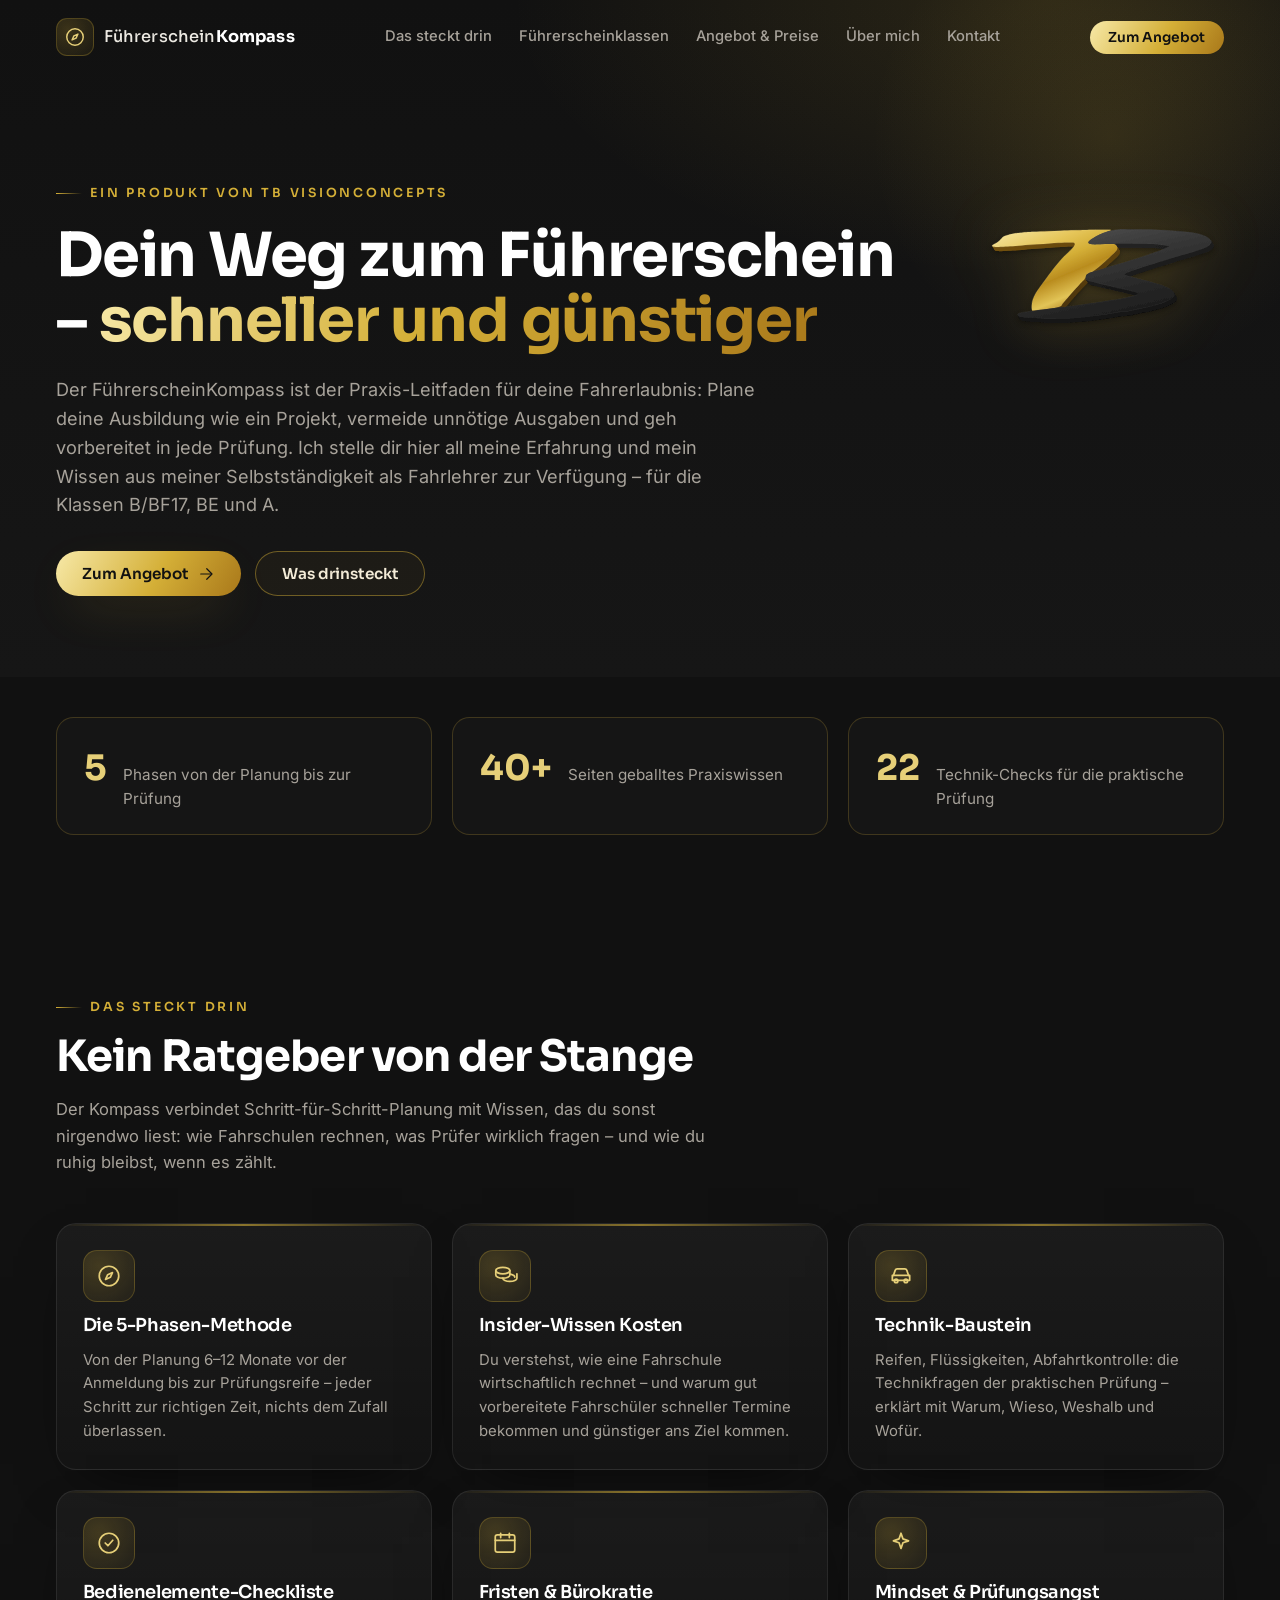
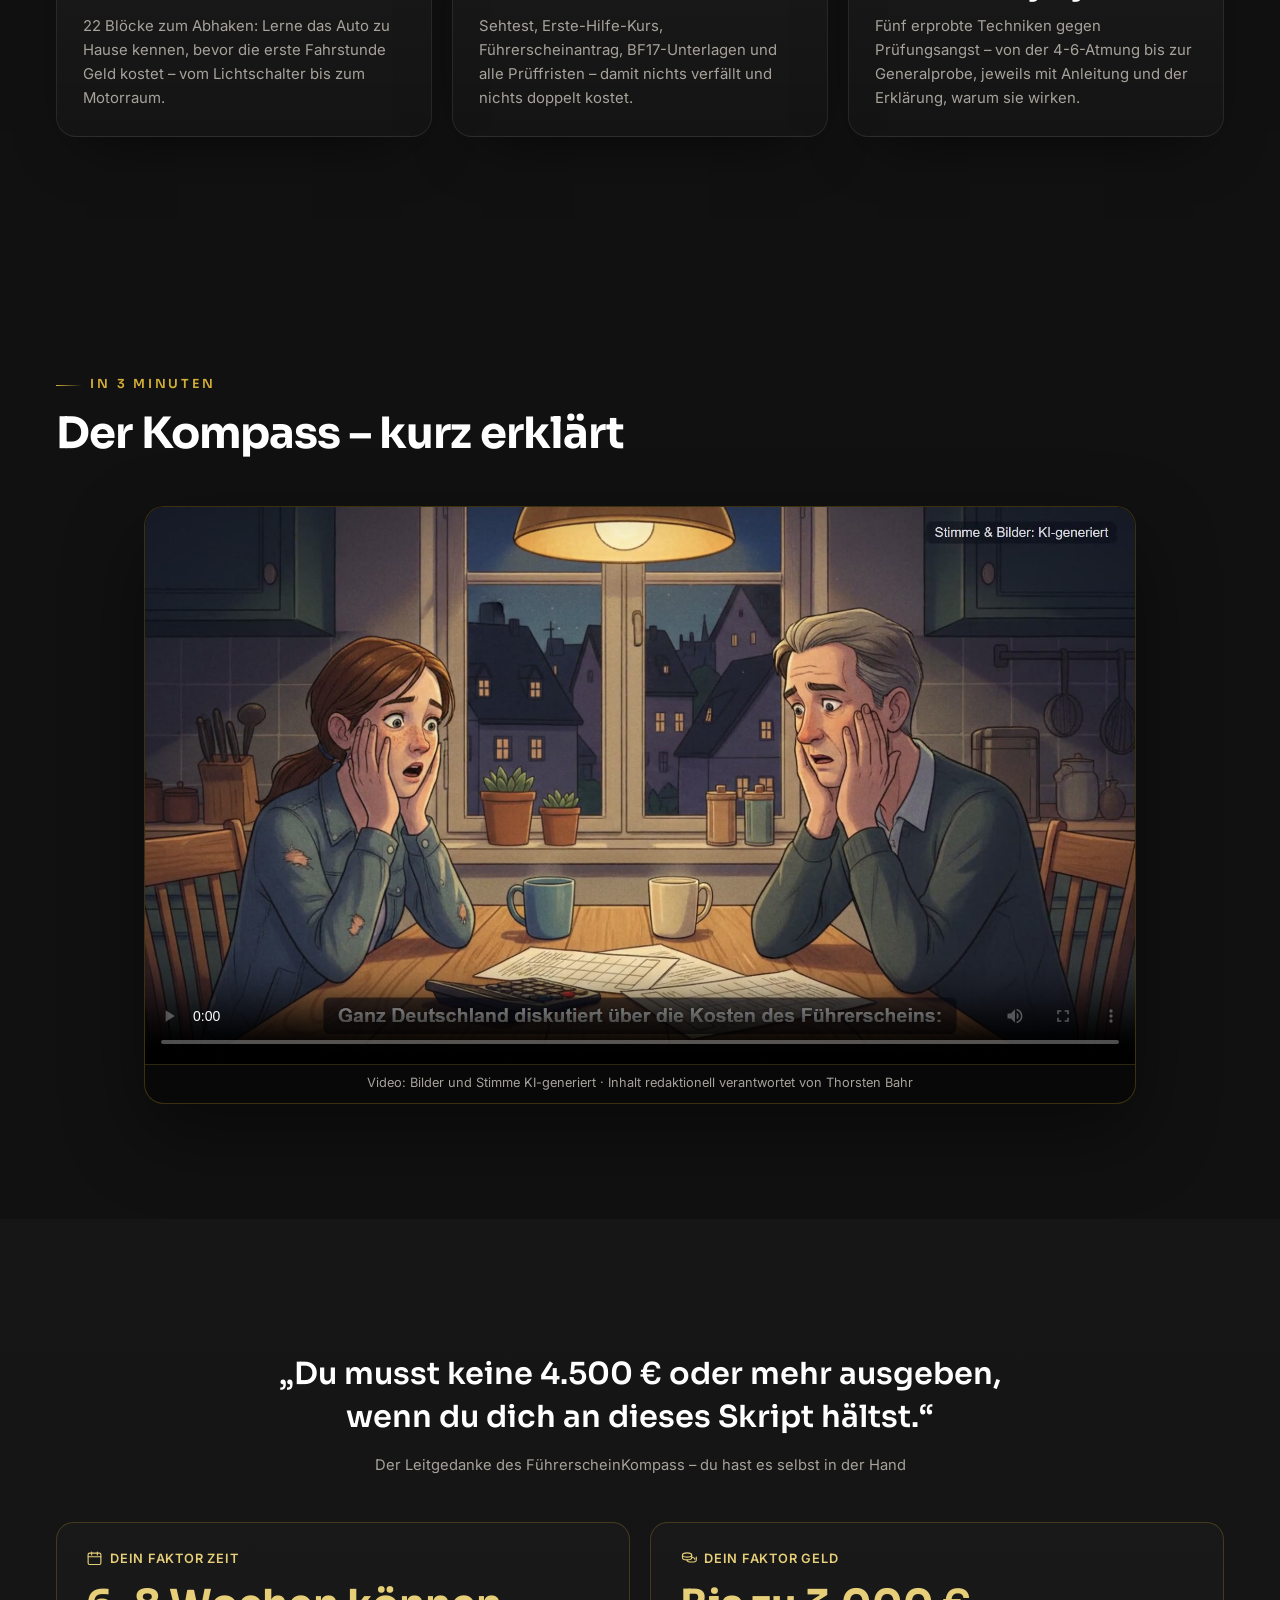
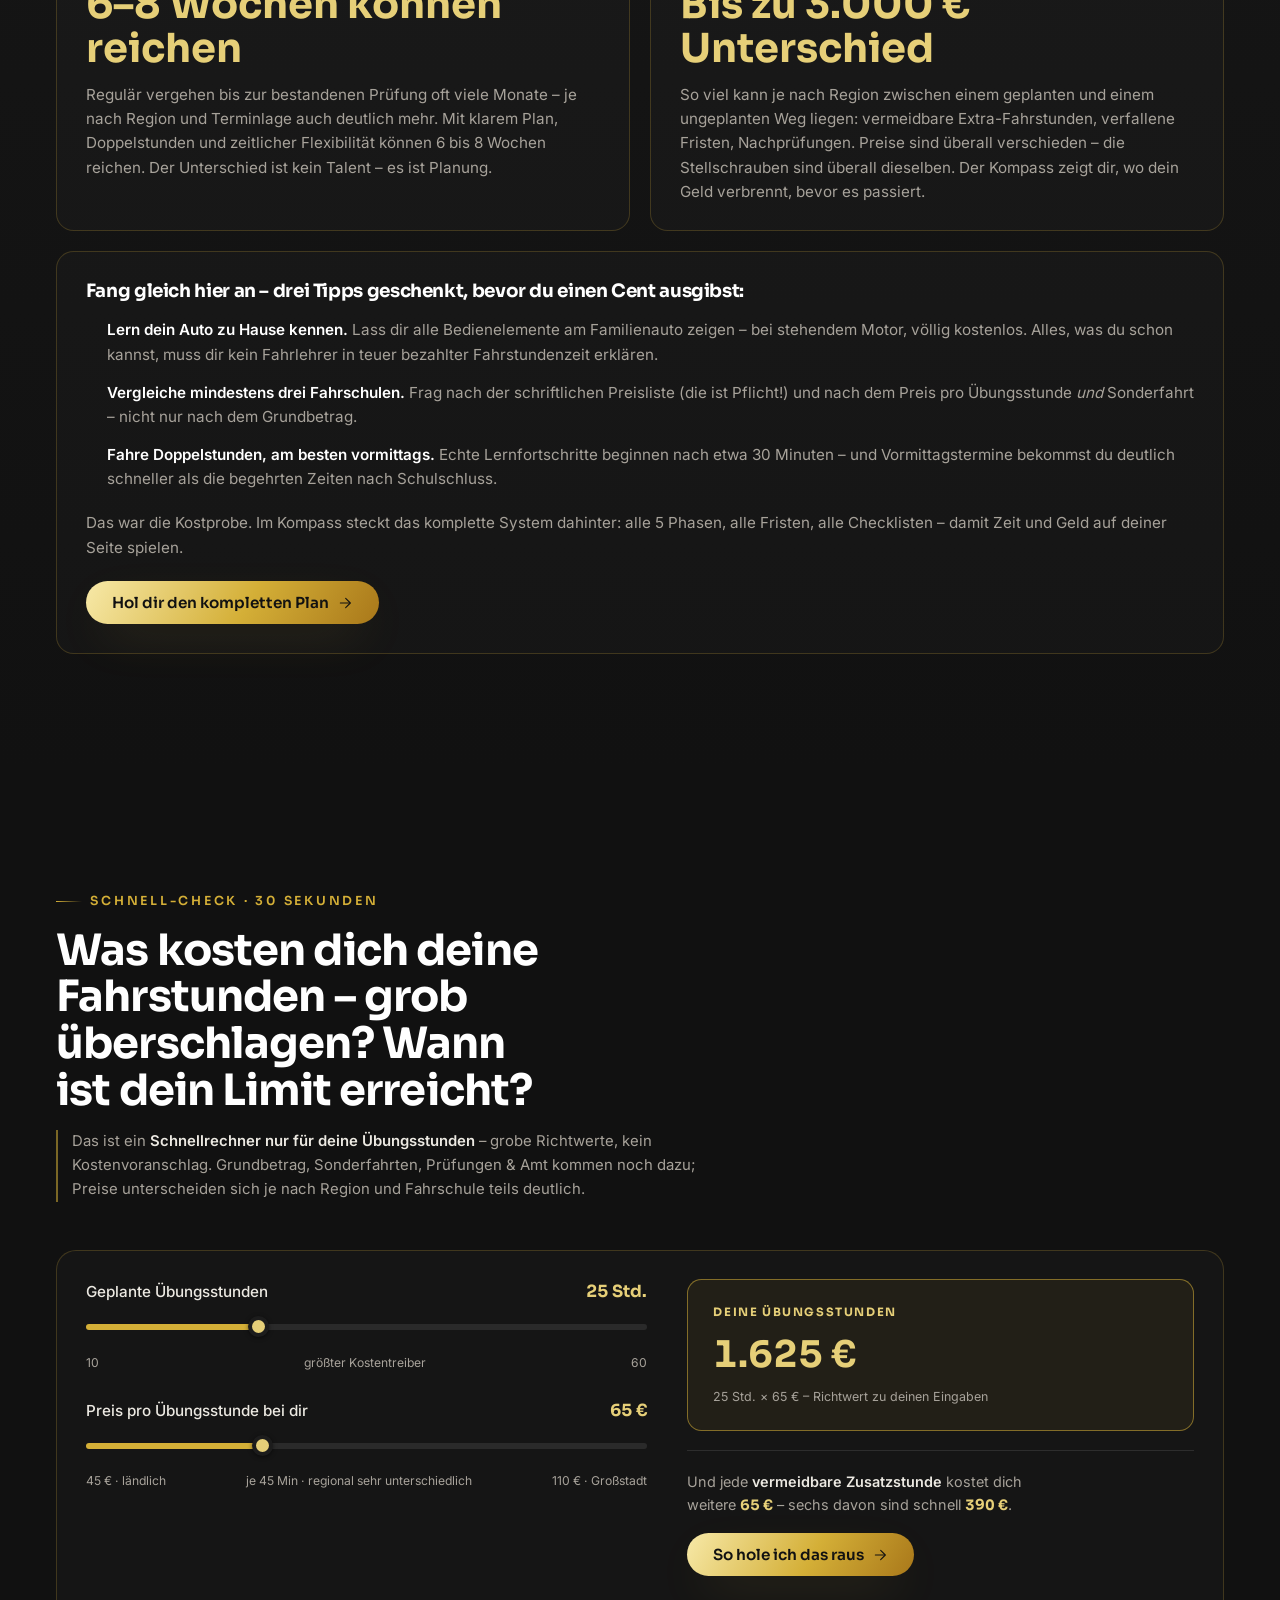
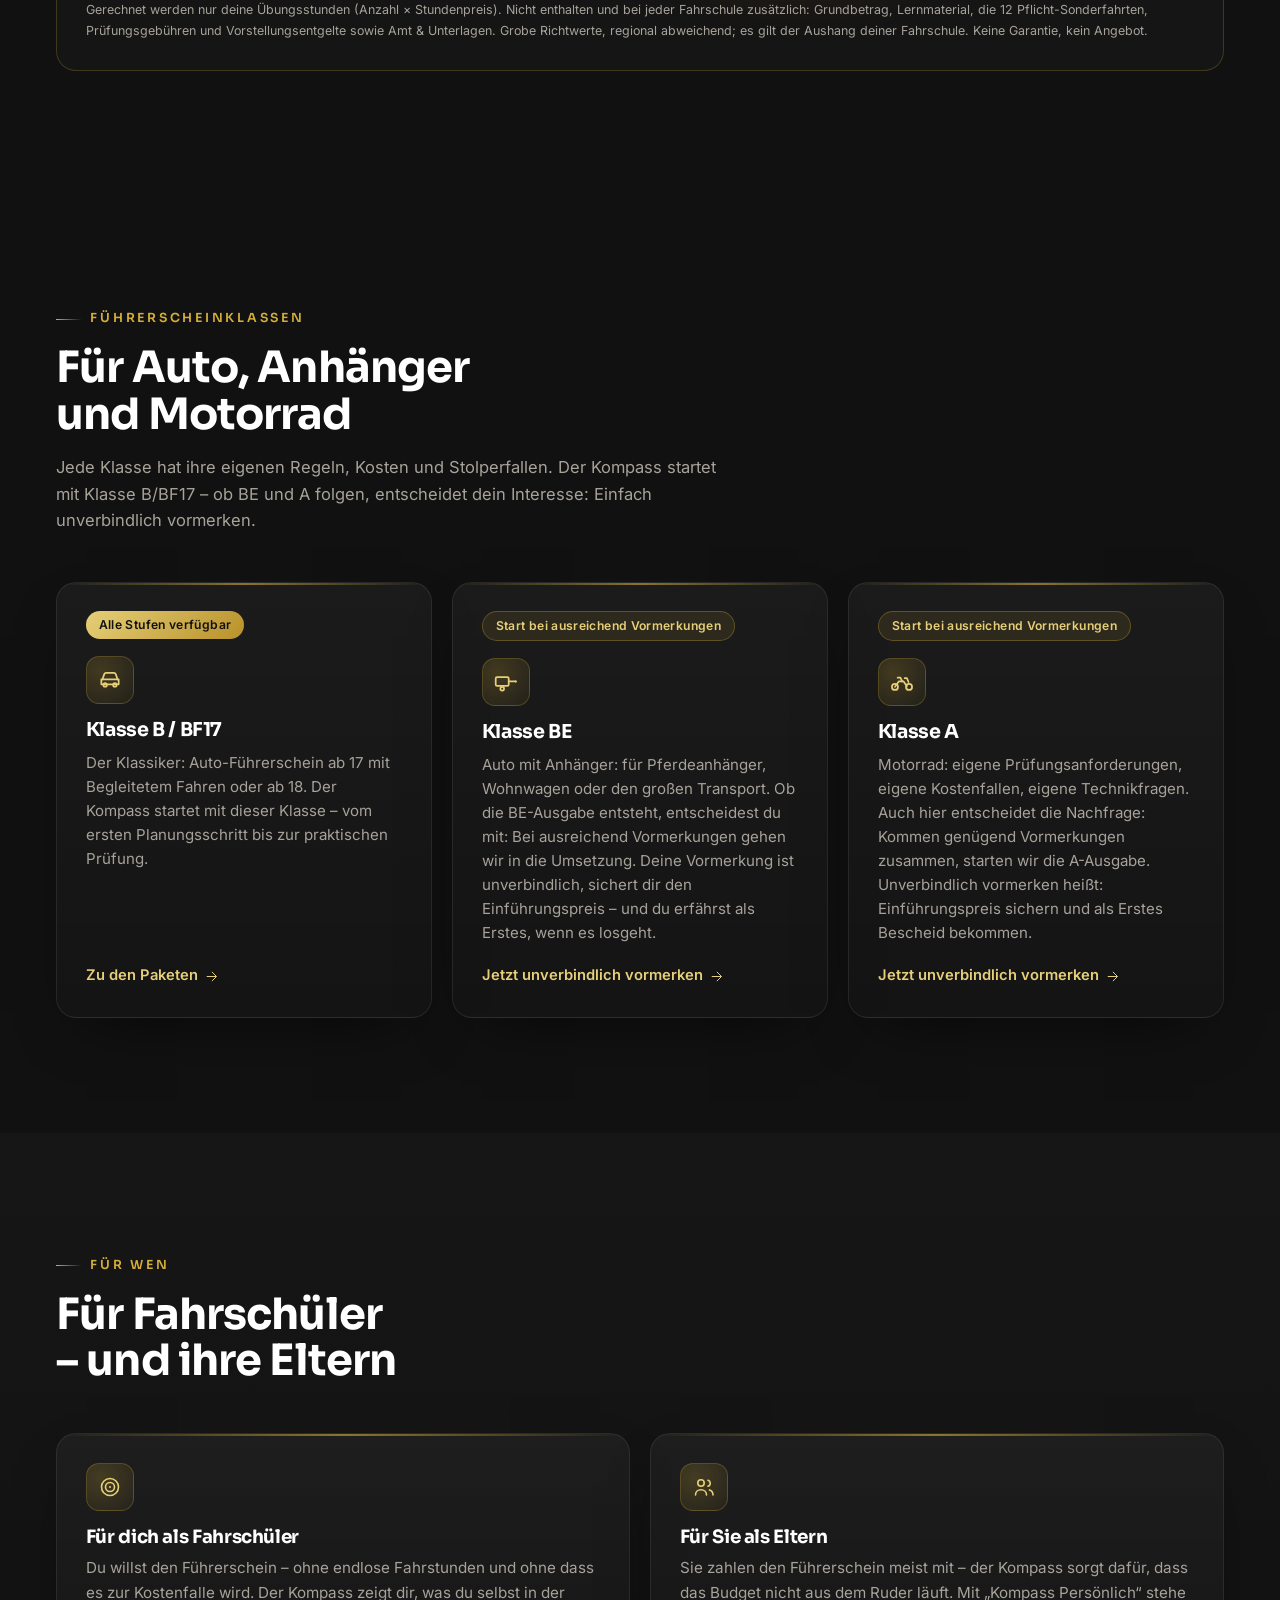
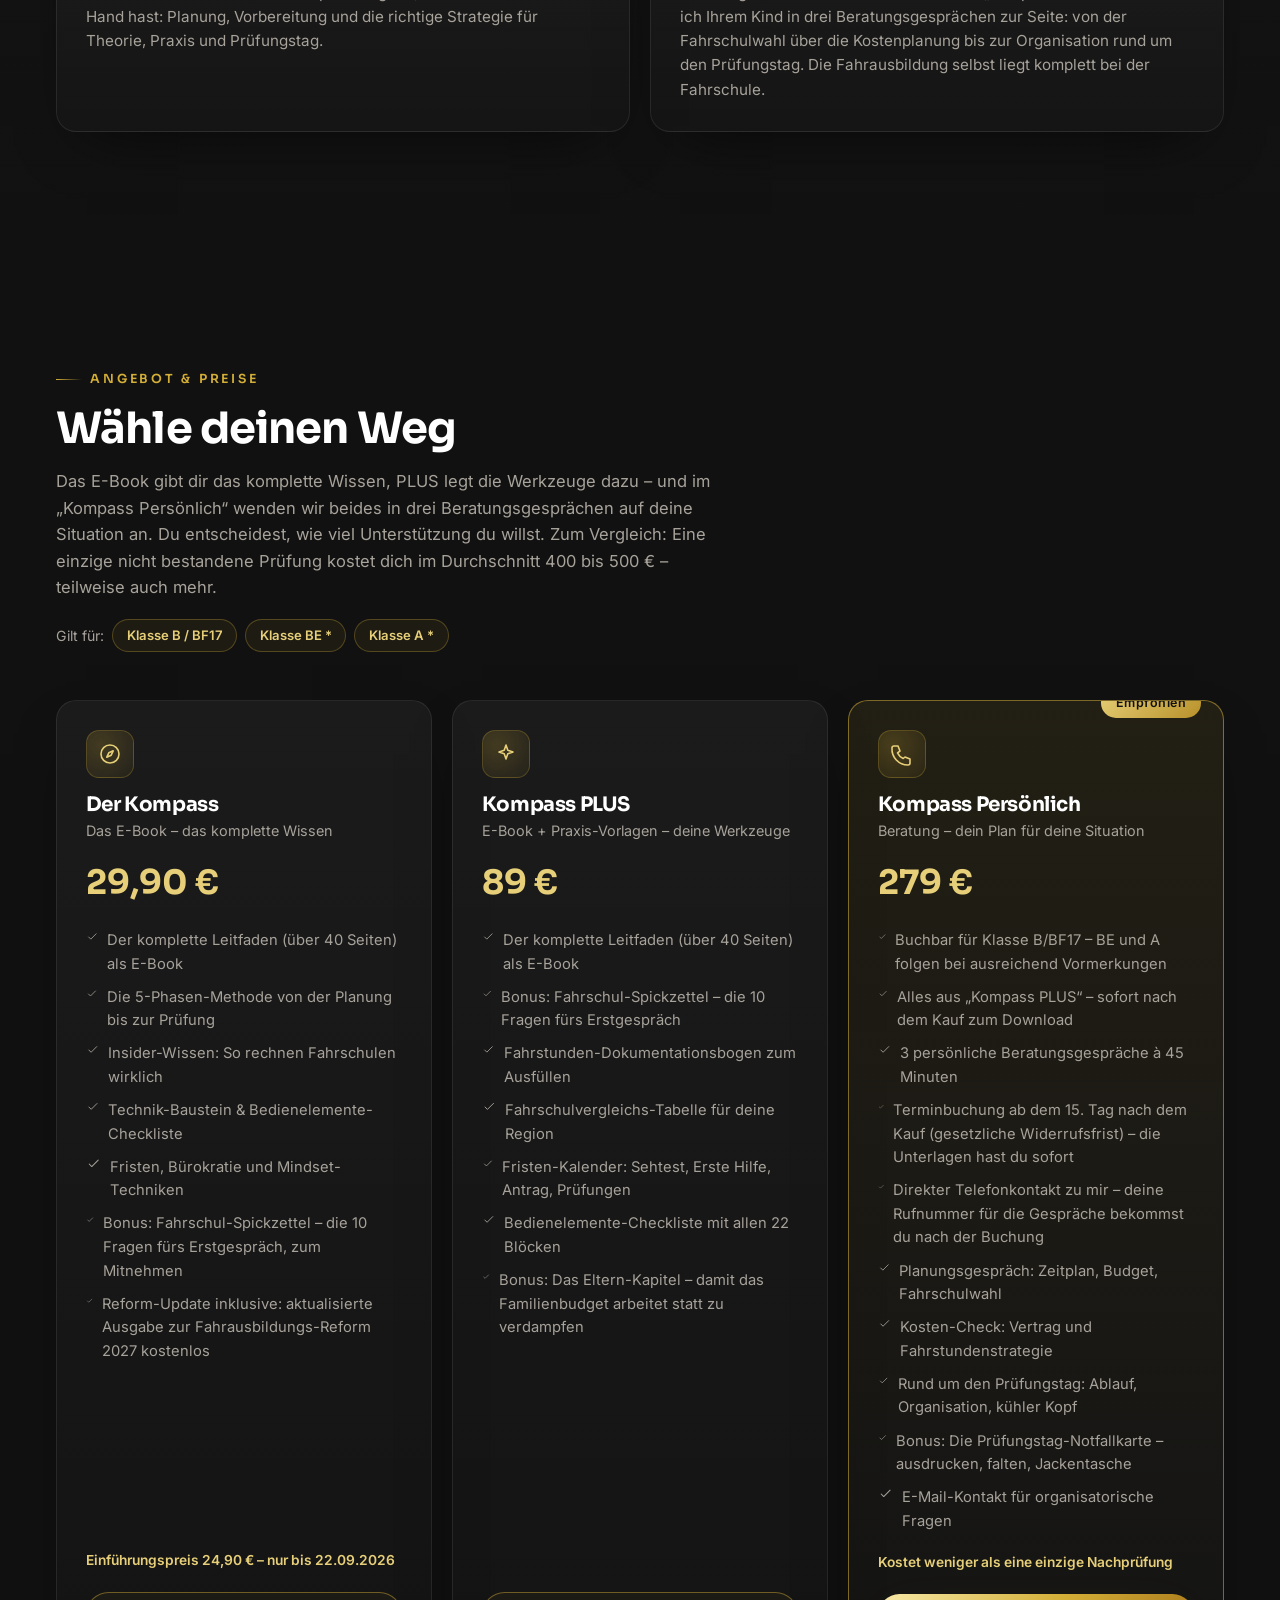
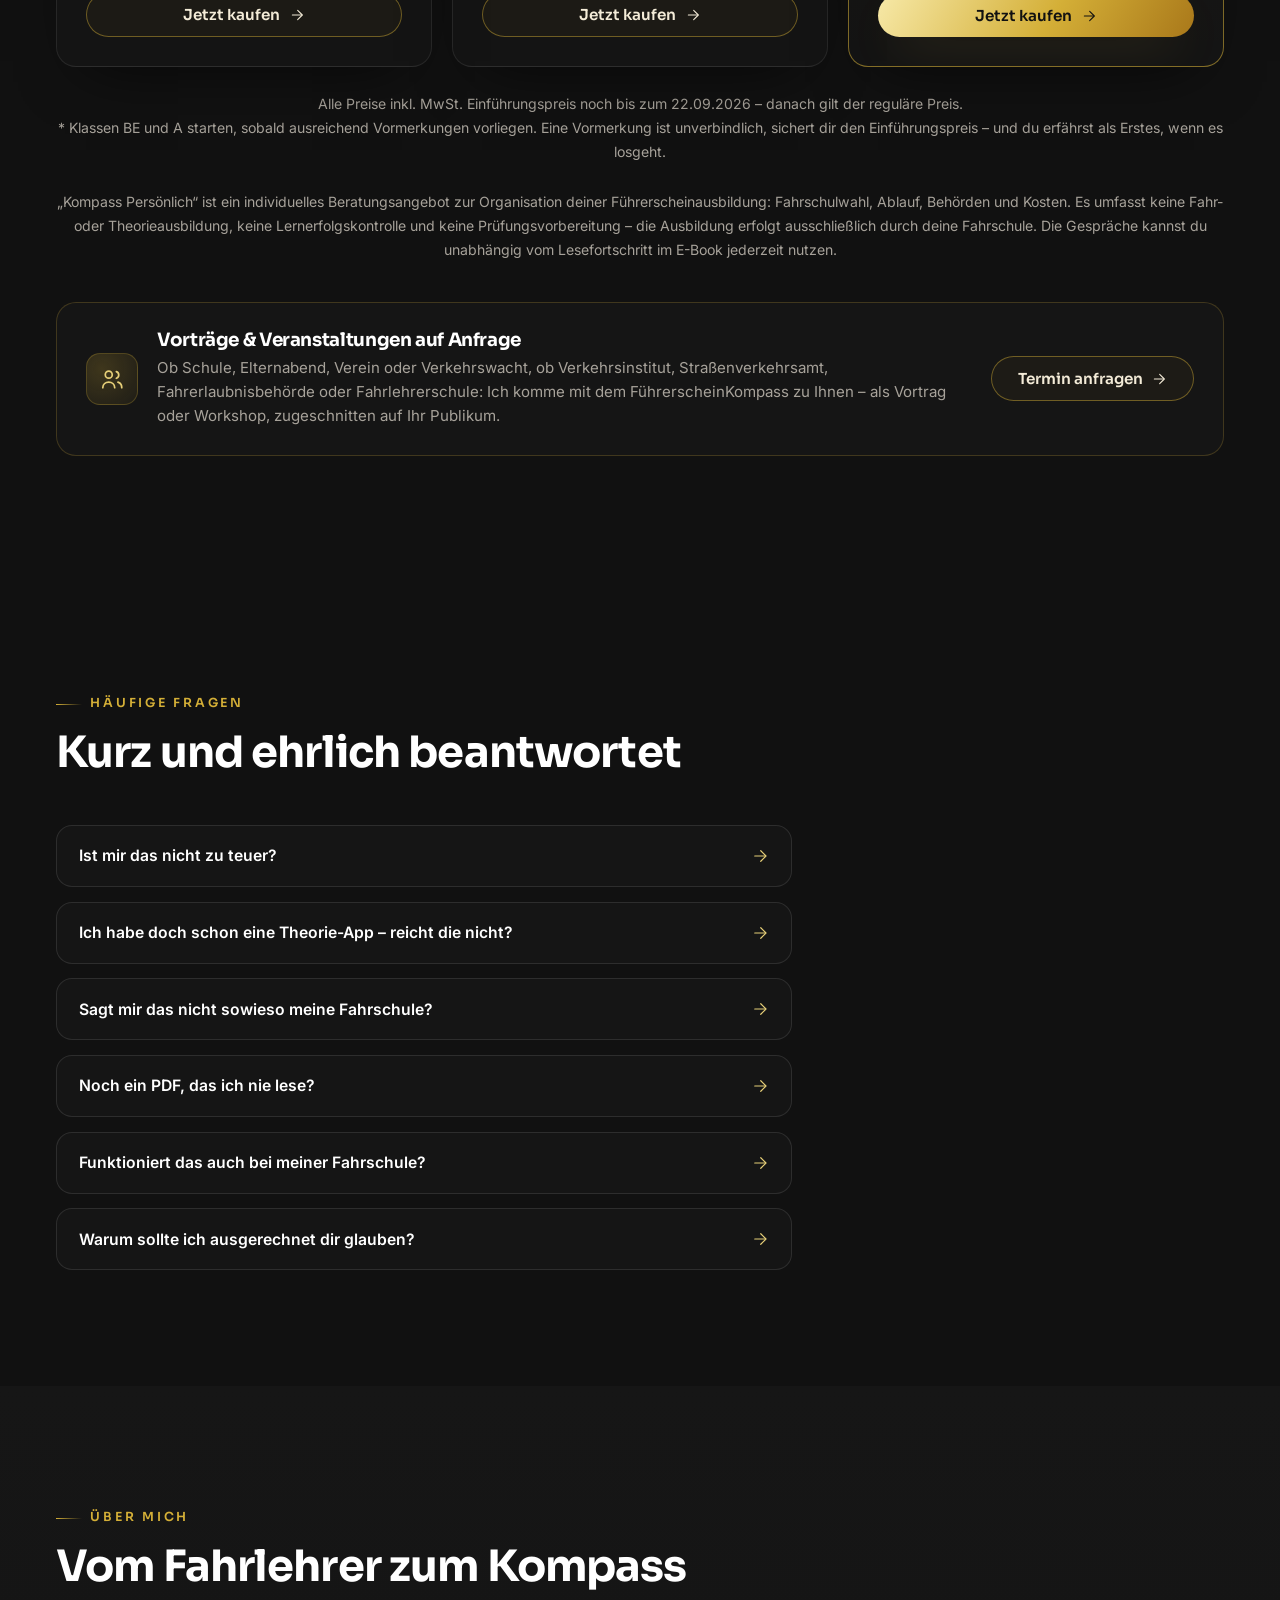
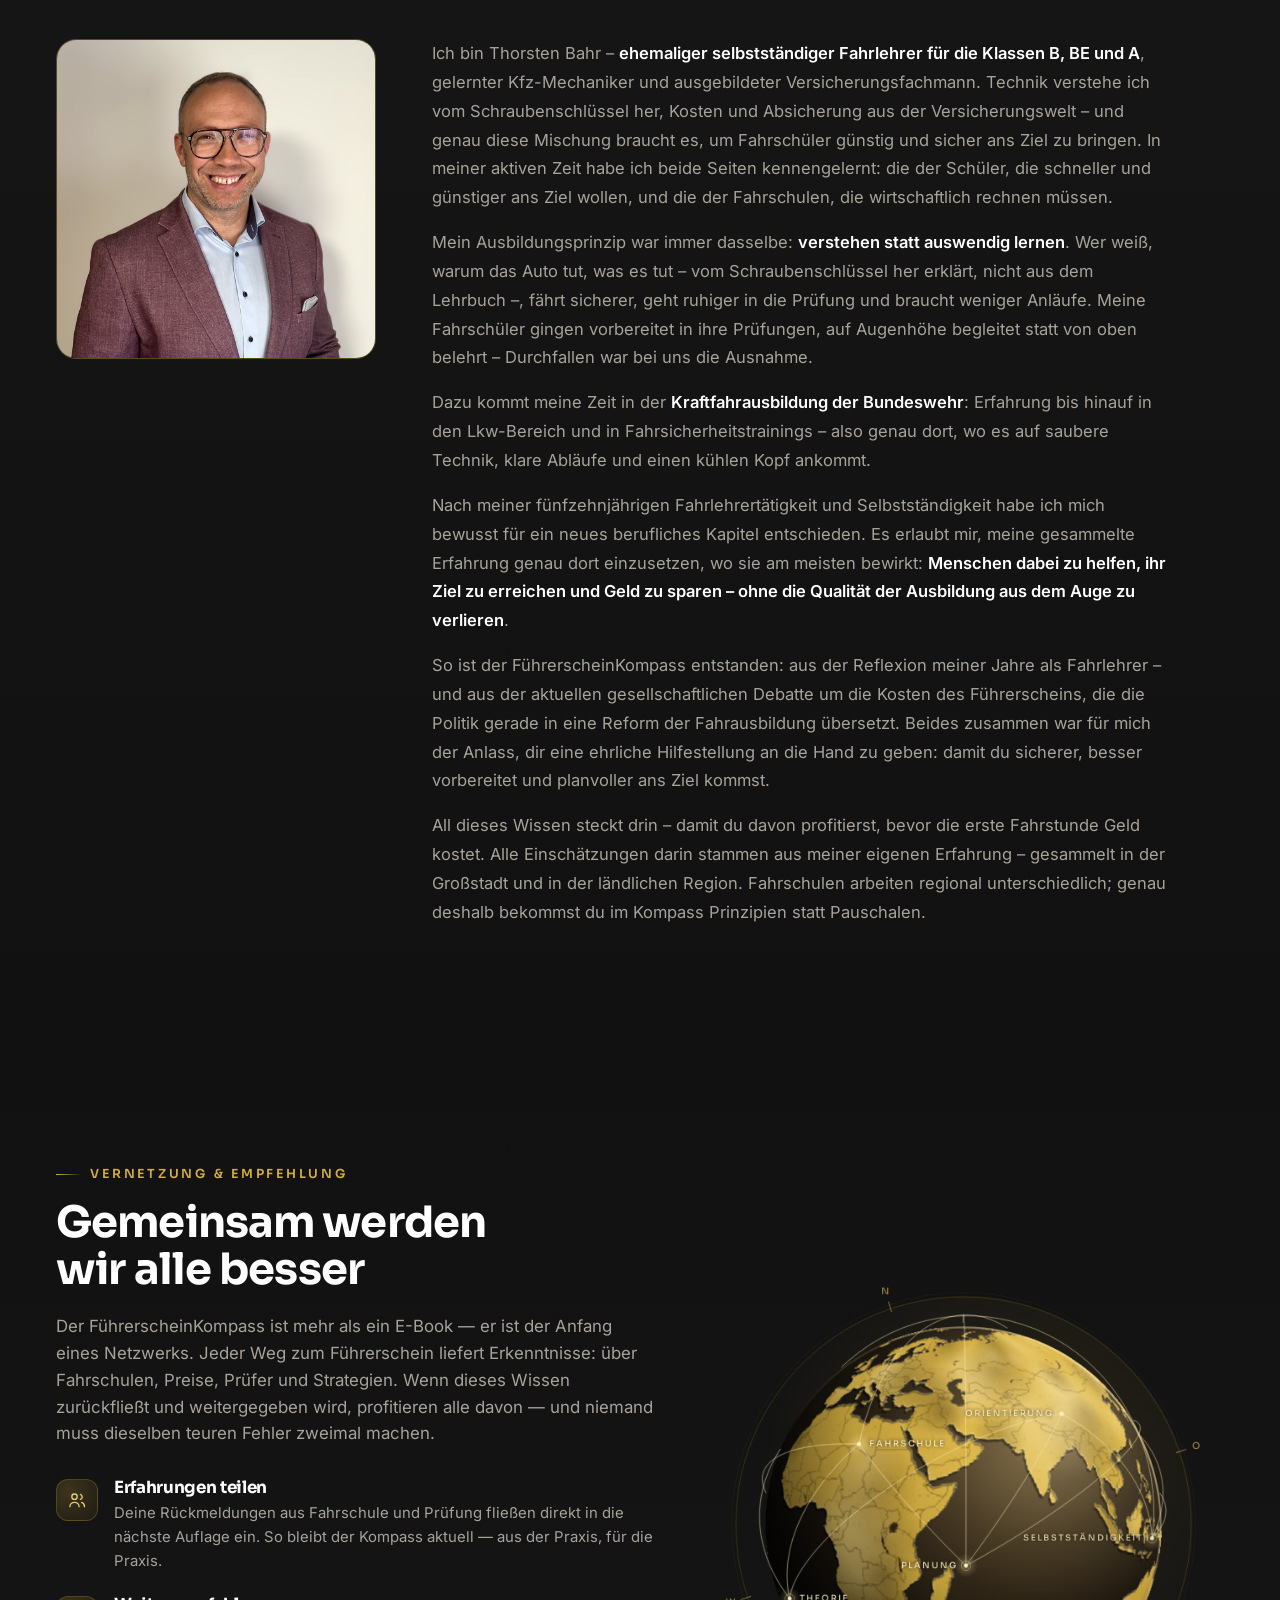
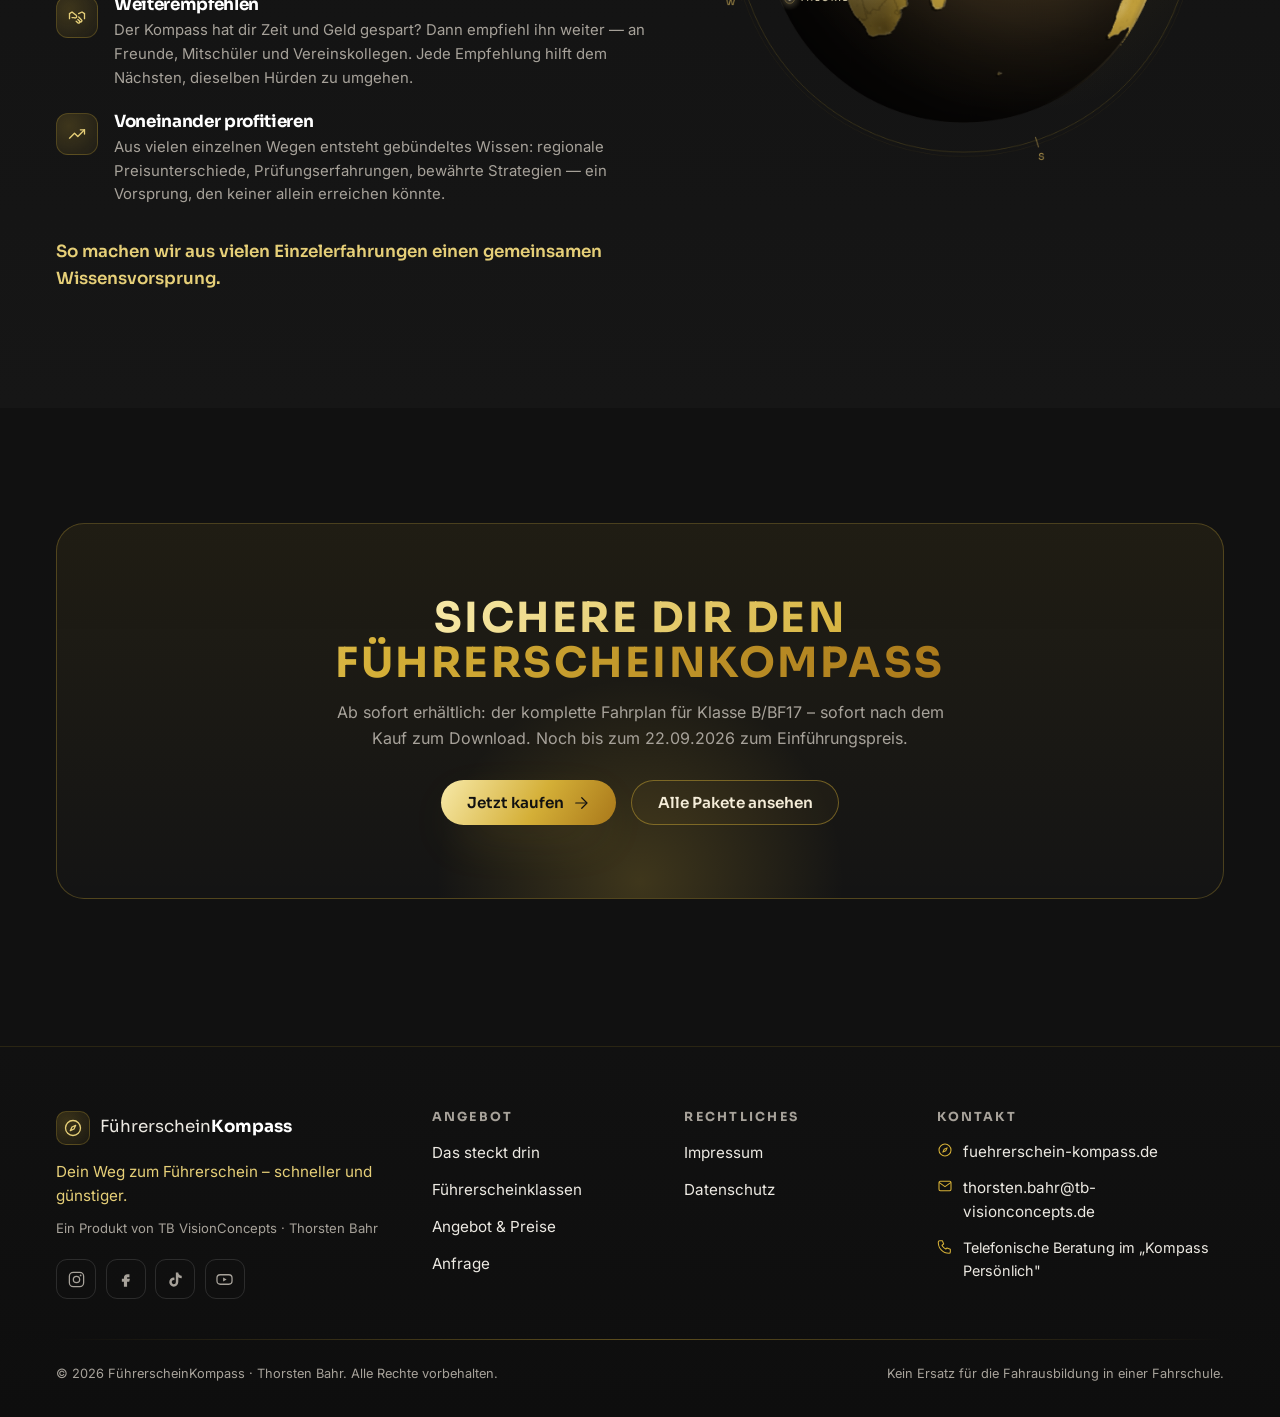
==== commit 42289130: "Kosten-Check: Fassung B mit Zusatzzeile Eine Ergebniszahl (Stunden x Preis, Formel sichtbar) statt M" ====
--- a/index.html
+++ b/index.html
@@ -1,5 +1,5 @@
 <!DOCTYPE html><html lang="de" data-astro-cid-z4jru4n3><head><meta charset="utf-8"><meta name="viewport" content="width=device-width, initial-scale=1"><title>Dein Führerschein – schneller &amp; günstiger · FührerscheinKompass</title><meta name="description" content="Der Praxis-Leitfaden für die Klassen B/BF17, BE und A: Ausbildung wie ein Projekt planen, unnötige Kosten vermeiden, vorbereitet in jede Prüfung. Mit E-Book, Praxis-Vorlagen und persönlicher Beratung."><link rel="canonical" href="https://fuehrerschein-kompass.de/"><link rel="icon" type="image/svg+xml" href="/favicon.svg"><meta name="theme-color" content="#111111"><meta property="og:type" content="website"><meta property="og:site_name" content="FührerscheinKompass"><meta property="og:title" content="Dein Führerschein – schneller &amp; günstiger · FührerscheinKompass"><meta property="og:description" content="Der Praxis-Leitfaden für die Klassen B/BF17, BE und A: Ausbildung wie ein Projekt planen, unnötige Kosten vermeiden, vorbereitet in jede Prüfung. Mit E-Book, Praxis-Vorlagen und persönlicher Beratung."><meta property="og:url" content="https://fuehrerschein-kompass.de/"><meta property="og:locale" content="de_DE"><meta name="twitter:card" content="summary"><meta name="twitter:title" content="Dein Führerschein – schneller &amp; günstiger · FührerscheinKompass"><meta name="twitter:description" content="Der Praxis-Leitfaden für die Klassen B/BF17, BE und A: Ausbildung wie ein Projekt planen, unnötige Kosten vermeiden, vorbereitet in jede Prüfung. Mit E-Book, Praxis-Vorlagen und persönlicher Beratung."><script type="application/ld+json">{"@context":"https://schema.org","@type":"Product","name":"FührerscheinKompass","description":"Der Praxis-Leitfaden für die Klassen B/BF17, BE und A: Ausbildung wie ein Projekt planen, unnötige Kosten vermeiden, vorbereitet in jede Prüfung. Mit E-Book, Praxis-Vorlagen und persönlicher Beratung.","url":"https://fuehrerschein-kompass.de/","brand":{"@type":"Brand","name":"TB VisionConcepts"},"author":{"@type":"Person","name":"Thorsten Bahr"}}</script><link rel="stylesheet" href="/_astro/BaseLayout.BC8Q4wb1.css"><style>.page-hero[data-astro-cid-75ysl5lo]{background:radial-gradient(900px 460px at 82% 0%, #d4af3721, transparent 60%), linear-gradient(180deg, var(--color-ink-900), var(--color-ink-850));padding-top:9rem;padding-bottom:3.5rem;position:relative;overflow:hidden}.page-hero-glow[data-astro-cid-75ysl5lo]{pointer-events:none;background:radial-gradient(circle,#d4af371f,#0000 62%);width:34rem;height:34rem;position:absolute;top:-20%;right:-8%}.page-hero-inner[data-astro-cid-75ysl5lo]{position:relative}.page-hero-top[data-astro-cid-75ysl5lo]{justify-content:space-between;align-items:center;gap:2.5rem;display:flex}.page-hero-title[data-astro-cid-75ysl5lo]{max-width:20ch;margin-top:1.2rem;font-size:clamp(2.3rem,5.5vw,3.8rem)}.page-hero-logo[data-astro-cid-75ysl5lo]{filter:drop-shadow(0 0 28px #d4af3738);flex-shrink:0;width:clamp(160px,20vw,240px);height:auto;display:none}@media (width>=760px){.page-hero-logo[data-astro-cid-75ysl5lo]{display:block}}.page-hero-lead[data-astro-cid-75ysl5lo]{color:var(--color-mute);max-width:44rem;margin-top:1.3rem;font-size:1.13rem}.page-hero[data-astro-cid-75ysl5lo] .page-hero-actions{flex-wrap:wrap;gap:.9rem;margin-top:2rem;display:flex}@media (width>=900px){.page-hero[data-astro-cid-75ysl5lo]{padding-top:11rem;padding-bottom:5rem}}
-</style><link rel="stylesheet" href="/_astro/index.4s-x5Pia.css"></head><body data-astro-cid-z4jru4n3><a href="#main" class="skip-link" data-astro-cid-z4jru4n3>Zum Inhalt springen</a><header id="site-header" class="site-header" data-state="top" data-astro-cid-fzpbxy5g><div class="container-tb header-inner" data-astro-cid-fzpbxy5g><a href="/" class="brand" aria-label="FührerscheinKompass – Start" data-astro-cid-fzpbxy5g><span class="brand-icon" data-astro-cid-fzpbxy5g><svg xmlns="http://www.w3.org/2000/svg" width="22" height="22" viewBox="0 0 24 24" fill="none" stroke="currentColor" stroke-width="1.6" stroke-linecap="round" stroke-linejoin="round" class aria-hidden="true"><circle cx="12" cy="12" r="9"/><path d="m15.2 8.8-2 4.4-4.4 2 2-4.4z"/></svg></span><span class="brand-name" data-astro-cid-fzpbxy5g>Führerschein<strong data-astro-cid-fzpbxy5g>Kompass</strong></span></a><nav class="nav-desktop" aria-label="Hauptnavigation" data-astro-cid-fzpbxy5g><a href="/#inhalt" class="nav-link" data-astro-cid-fzpbxy5g>Das steckt drin</a><a href="/#klassen" class="nav-link" data-astro-cid-fzpbxy5g>Führerscheinklassen</a><a href="/#angebot" class="nav-link" data-astro-cid-fzpbxy5g>Angebot &amp; Preise</a><a href="/#ueber-mich" class="nav-link" data-astro-cid-fzpbxy5g>Über mich</a><a href="/anfrage" class="nav-link" data-astro-cid-fzpbxy5g>Kontakt</a></nav><div class="header-actions" data-astro-cid-fzpbxy5g><a href="/#angebot" class="btn btn-primary btn-cta" data-astro-cid-fzpbxy5g>Zum Angebot</a><button id="menu-toggle" class="menu-toggle" aria-label="Menü öffnen" aria-expanded="false" aria-controls="mobile-menu" data-astro-cid-fzpbxy5g><svg xmlns="http://www.w3.org/2000/svg" width="24" height="24" viewBox="0 0 24 24" fill="none" stroke="currentColor" stroke-width="1.6" stroke-linecap="round" stroke-linejoin="round" class aria-hidden="true"><path d="M4 7h16M4 12h16M4 17h16"/></svg></button></div></div><div id="mobile-menu" class="mobile-menu" hidden data-astro-cid-fzpbxy5g><nav aria-label="Mobile Navigation" data-astro-cid-fzpbxy5g><a href="/#inhalt" class="mobile-link" data-astro-cid-fzpbxy5g>Das steckt drin</a><a href="/#klassen" class="mobile-link" data-astro-cid-fzpbxy5g>Führerscheinklassen</a><a href="/#angebot" class="mobile-link" data-astro-cid-fzpbxy5g>Angebot &amp; Preise</a><a href="/#ueber-mich" class="mobile-link" data-astro-cid-fzpbxy5g>Über mich</a><a href="/anfrage" class="mobile-link" data-astro-cid-fzpbxy5g>Kontakt</a></nav></div></header><script type="module">var e=document.getElementById(`site-header`),t=()=>{e&&(e.dataset.state=window.scrollY>24?`scrolled`:`top`)};t(),window.addEventListener(`scroll`,t,{passive:!0});var n=document.getElementById(`menu-toggle`),r=document.getElementById(`mobile-menu`),i=()=>{r?.setAttribute(`hidden`,``),n?.setAttribute(`aria-expanded`,`false`),n?.setAttribute(`aria-label`,`Menü öffnen`)};n?.addEventListener(`click`,()=>{r?.hasAttribute(`hidden`)?(r?.removeAttribute(`hidden`),n.setAttribute(`aria-expanded`,`true`),n.setAttribute(`aria-label`,`Menü schließen`)):i()}),r?.querySelectorAll(`a`).forEach(e=>e.addEventListener(`click`,i));</script><main id="main" data-astro-cid-z4jru4n3><section class="page-hero" data-astro-cid-75ysl5lo><div class="page-hero-glow" aria-hidden="true" data-astro-cid-75ysl5lo></div><div class="container-tb page-hero-inner" data-astro-cid-75ysl5lo><span class="eyebrow" data-astro-cid-75ysl5lo>Ein Produkt von TB VisionConcepts</span><div class="page-hero-top" data-astro-cid-75ysl5lo><h1 class="page-hero-title" data-astro-cid-75ysl5lo>Dein Weg zum Führerschein – <span class="text-gold-gradient">schneller und günstiger</span></h1><img class="page-hero-logo" src="/logos/visionconcepts-3d-gold-t-anthrazit-b.svg" alt="TB VisionConcepts" width="240" height="114" loading="eager" data-astro-cid-75ysl5lo></div><p class="page-hero-lead" data-astro-cid-75ysl5lo>Der FührerscheinKompass ist der Praxis-Leitfaden für deine Fahrerlaubnis: Plane deine Ausbildung wie ein Projekt, vermeide unnötige Ausgaben und geh vorbereitet in jede Prüfung. Ich stelle dir hier all meine Erfahrung und mein Wissen aus meiner Selbstständigkeit als Fahrlehrer zur Verfügung – für die Klassen B/BF17, BE und A.</p><div class="page-hero-actions" data-astro-cid-lcdefpme><a class="btn btn-primary" href="#angebot" data-astro-cid-lcdefpme>Zum Angebot <svg xmlns="http://www.w3.org/2000/svg" width="18" height="18" viewBox="0 0 24 24" fill="none" stroke="currentColor" stroke-width="1.6" stroke-linecap="round" stroke-linejoin="round" class aria-hidden="true"><path d="M5 12h14"/><path d="m13 5 7 7-7 7"/></svg></a><a class="btn btn-ghost" href="#inhalt" data-astro-cid-lcdefpme>Was drinsteckt</a></div></div></section><section class="section fakten-band" data-astro-cid-lcdefpme><div class="container-tb" data-astro-cid-lcdefpme><div class="fakten-grid" data-astro-cid-lcdefpme><div class="fakt reveal" data-astro-cid-lcdefpme><span class="fakt-zahl" data-astro-cid-lcdefpme>5</span><span class="fakt-text" data-astro-cid-lcdefpme>Phasen von der Planung bis zur Prüfung</span></div><div class="fakt reveal" data-astro-cid-lcdefpme><span class="fakt-zahl" data-astro-cid-lcdefpme>40+</span><span class="fakt-text" data-astro-cid-lcdefpme>Seiten geballtes Praxiswissen</span></div><div class="fakt reveal" data-astro-cid-lcdefpme><span class="fakt-zahl" data-astro-cid-lcdefpme>22</span><span class="fakt-text" data-astro-cid-lcdefpme>Technik-Checks für die praktische Prüfung</span></div></div></div></section><section class="section" id="inhalt" data-astro-cid-lcdefpme><div class="container-tb" data-astro-cid-lcdefpme><header class="section-head reveal" data-astro-cid-lcdefpme><span class="eyebrow" data-astro-cid-lcdefpme>Das steckt drin</span><h2 data-astro-cid-lcdefpme>Kein Ratgeber von der Stange</h2><p class="section-intro" data-astro-cid-lcdefpme>Der Kompass verbindet Schritt-für-Schritt-Planung mit Wissen, das du sonst nirgendwo liest: wie Fahrschulen rechnen, was Prüfer wirklich fragen – und wie du ruhig bleibst, wenn es zählt.</p></header><div class="kapitel-grid" data-astro-cid-lcdefpme><div class="card card-topline service-card reveal" data-astro-cid-3vpt37q6="true"><span class="service-icon" data-astro-cid-3vpt37q6><svg xmlns="http://www.w3.org/2000/svg" width="26" height="26" viewBox="0 0 24 24" fill="none" stroke="currentColor" stroke-width="1.6" stroke-linecap="round" stroke-linejoin="round" class aria-hidden="true"><circle cx="12" cy="12" r="9"/><path d="m15.2 8.8-2 4.4-4.4 2 2-4.4z"/></svg></span><h3 class="service-title" data-astro-cid-3vpt37q6>Die 5-Phasen-Methode</h3><p class="service-text" data-astro-cid-3vpt37q6>Von der Planung 6–12 Monate vor der Anmeldung bis zur Prüfungsreife – jeder Schritt zur richtigen Zeit, nichts dem Zufall überlassen.</p></div><div class="card card-topline service-card reveal" data-astro-cid-3vpt37q6="true"><span class="service-icon" data-astro-cid-3vpt37q6><svg xmlns="http://www.w3.org/2000/svg" width="26" height="26" viewBox="0 0 24 24" fill="none" stroke="currentColor" stroke-width="1.6" stroke-linecap="round" stroke-linejoin="round" class aria-hidden="true"><ellipse cx="10" cy="7" rx="6.5" ry="3"/><path d="M3.5 7v4c0 1.6 2.9 3 6.5 3s6.5-1.4 6.5-3V7"/><path d="M10 14c0 1.6 2.9 3 6.5 3s6.5-1.4 6.5-3v-4"/><path d="M17 10.2c2.4.5 4 1.6 4 2.8"/></svg></span><h3 class="service-title" data-astro-cid-3vpt37q6>Insider-Wissen Kosten</h3><p class="service-text" data-astro-cid-3vpt37q6>Du verstehst, wie eine Fahrschule wirtschaftlich rechnet – und warum gut vorbereitete Fahrschüler schneller Termine bekommen und günstiger ans Ziel kommen.</p></div><div class="card card-topline service-card reveal" data-astro-cid-3vpt37q6="true"><span class="service-icon" data-astro-cid-3vpt37q6><svg xmlns="http://www.w3.org/2000/svg" width="26" height="26" viewBox="0 0 24 24" fill="none" stroke="currentColor" stroke-width="1.6" stroke-linecap="round" stroke-linejoin="round" class aria-hidden="true"><path d="M5 11.5 6.6 6.8A2 2 0 0 1 8.5 5.5h7a2 2 0 0 1 1.9 1.3L19 11.5"/><path d="M4 11.5h16V16H4z"/><circle cx="7.5" cy="16.5" r="1.6"/><circle cx="16.5" cy="16.5" r="1.6"/></svg></span><h3 class="service-title" data-astro-cid-3vpt37q6>Technik-Baustein</h3><p class="service-text" data-astro-cid-3vpt37q6>Reifen, Flüssigkeiten, Abfahrtkontrolle: die Technikfragen der praktischen Prüfung – erklärt mit Warum, Wieso, Weshalb und Wofür.</p></div><div class="card card-topline service-card reveal" data-astro-cid-3vpt37q6="true"><span class="service-icon" data-astro-cid-3vpt37q6><svg xmlns="http://www.w3.org/2000/svg" width="26" height="26" viewBox="0 0 24 24" fill="none" stroke="currentColor" stroke-width="1.6" stroke-linecap="round" stroke-linejoin="round" class aria-hidden="true"><circle cx="12" cy="12" r="9"/><path d="m8.5 12 2.5 2.5 4.5-5"/></svg></span><h3 class="service-title" data-astro-cid-3vpt37q6>Bedienelemente-Checkliste</h3><p class="service-text" data-astro-cid-3vpt37q6>22 Blöcke zum Abhaken: Lerne das Auto zu Hause kennen, bevor die erste Fahrstunde Geld kostet – vom Lichtschalter bis zum Motorraum.</p></div><div class="card card-topline service-card reveal" data-astro-cid-3vpt37q6="true"><span class="service-icon" data-astro-cid-3vpt37q6><svg xmlns="http://www.w3.org/2000/svg" width="26" height="26" viewBox="0 0 24 24" fill="none" stroke="currentColor" stroke-width="1.6" stroke-linecap="round" stroke-linejoin="round" class aria-hidden="true"><rect x="3" y="4.5" width="18" height="16" rx="2"/><path d="M3 9.5h18"/><path d="M8 3v4M16 3v4"/></svg></span><h3 class="service-title" data-astro-cid-3vpt37q6>Fristen &amp; Bürokratie</h3><p class="service-text" data-astro-cid-3vpt37q6>Sehtest, Erste-Hilfe-Kurs, Führerscheinantrag, BF17-Unterlagen und alle Prüffristen – damit nichts verfällt und nichts doppelt kostet.</p></div><div class="card card-topline service-card reveal" data-astro-cid-3vpt37q6="true"><span class="service-icon" data-astro-cid-3vpt37q6><svg xmlns="http://www.w3.org/2000/svg" width="26" height="26" viewBox="0 0 24 24" fill="none" stroke="currentColor" stroke-width="1.6" stroke-linecap="round" stroke-linejoin="round" class aria-hidden="true"><path d="M12 3l1.8 5.2L19 10l-5.2 1.8L12 17l-1.8-5.2L5 10l5.2-1.8z"/></svg></span><h3 class="service-title" data-astro-cid-3vpt37q6>Mindset &amp; Prüfungsangst</h3><p class="service-text" data-astro-cid-3vpt37q6>Fünf erprobte Techniken gegen Prüfungsangst – von der 4-6-Atmung bis zur Generalprobe, jeweils mit Anleitung und der Erklärung, warum sie wirken.</p></div></div></div></section><section class="section video-band" id="video" data-astro-cid-lcdefpme><div class="container-tb" data-astro-cid-lcdefpme><header class="section-head reveal" data-astro-cid-lcdefpme><span class="eyebrow" data-astro-cid-lcdefpme>In 3 Minuten</span><h2 data-astro-cid-lcdefpme>Der Kompass – kurz erklärt</h2></header><div class="video-wrap reveal" data-astro-cid-lcdefpme><video controls preload="metadata" poster="/video/erklaervideo-vorschau.jpg" data-astro-cid-lcdefpme><source src="/video/erklaervideo.mp4" type="video/mp4" data-astro-cid-lcdefpme>Dein Browser kann dieses Video nicht abspielen.</video><p class="video-ki-hinweis" data-astro-cid-lcdefpme>Video: Bilder und Stimme KI-generiert · Inhalt redaktionell verantwortet von Thorsten Bahr</p></div></div></section><section class="section zitat-band" id="leitgedanken" data-astro-cid-lcdefpme><div class="container-tb" data-astro-cid-lcdefpme><figure class="zitat reveal" data-astro-cid-lcdefpme><blockquote data-astro-cid-lcdefpme>„Du musst keine 4.500&nbsp;€ oder mehr ausgeben, wenn du dich an dieses Skript hältst.“</blockquote><figcaption data-astro-cid-lcdefpme>Der Leitgedanke des FührerscheinKompass – du hast es selbst in der Hand</figcaption></figure><div class="leitgedanken-grid" data-astro-cid-lcdefpme><div class="leitgedanke reveal" data-astro-cid-lcdefpme><span class="leitgedanke-label" data-astro-cid-lcdefpme><svg xmlns="http://www.w3.org/2000/svg" width="17" height="17" viewBox="0 0 24 24" fill="none" stroke="currentColor" stroke-width="1.6" stroke-linecap="round" stroke-linejoin="round" class aria-hidden="true"><rect x="3" y="4.5" width="18" height="16" rx="2"/><path d="M3 9.5h18"/><path d="M8 3v4M16 3v4"/></svg> Dein Faktor Zeit</span><span class="leitgedanke-zahl" data-astro-cid-lcdefpme>6–8 Wochen können reichen</span><p data-astro-cid-lcdefpme>Regulär vergehen bis zur bestandenen Prüfung oft viele Monate – je nach Region und Terminlage auch deutlich mehr. Mit klarem Plan, Doppelstunden und zeitlicher Flexibilität können 6 bis 8 Wochen reichen. Der Unterschied ist kein Talent – es ist Planung.</p></div><div class="leitgedanke reveal" data-astro-cid-lcdefpme><span class="leitgedanke-label" data-astro-cid-lcdefpme><svg xmlns="http://www.w3.org/2000/svg" width="17" height="17" viewBox="0 0 24 24" fill="none" stroke="currentColor" stroke-width="1.6" stroke-linecap="round" stroke-linejoin="round" class aria-hidden="true"><ellipse cx="10" cy="7" rx="6.5" ry="3"/><path d="M3.5 7v4c0 1.6 2.9 3 6.5 3s6.5-1.4 6.5-3V7"/><path d="M10 14c0 1.6 2.9 3 6.5 3s6.5-1.4 6.5-3v-4"/><path d="M17 10.2c2.4.5 4 1.6 4 2.8"/></svg> Dein Faktor Geld</span><span class="leitgedanke-zahl" data-astro-cid-lcdefpme>Bis zu 3.000&nbsp;€ Unterschied</span><p data-astro-cid-lcdefpme>So viel kann je nach Region zwischen einem geplanten und einem ungeplanten Weg liegen: vermeidbare Extra-Fahrstunden, verfallene Fristen, Nachprüfungen. Preise sind überall verschieden – die Stellschrauben sind überall dieselben. Der Kompass zeigt dir, wo dein Geld verbrennt, bevor es passiert.</p></div></div><div class="leitgedanke-geben reveal" data-astro-cid-lcdefpme><h3 data-astro-cid-lcdefpme>Fang gleich hier an – drei Tipps geschenkt, bevor du einen Cent ausgibst:</h3><ol class="geben-liste" data-astro-cid-lcdefpme><li data-astro-cid-lcdefpme><strong data-astro-cid-lcdefpme>Lern dein Auto zu Hause kennen.</strong> Lass dir alle Bedienelemente am Familienauto zeigen – bei stehendem Motor, völlig kostenlos. Alles, was du schon kannst, muss dir kein Fahrlehrer in teuer bezahlter Fahrstundenzeit erklären.</li><li data-astro-cid-lcdefpme><strong data-astro-cid-lcdefpme>Vergleiche mindestens drei Fahrschulen.</strong> Frag nach der schriftlichen Preisliste (die ist Pflicht!) und nach dem Preis pro Übungsstunde <em data-astro-cid-lcdefpme>und</em> Sonderfahrt – nicht nur nach dem Grundbetrag.</li><li data-astro-cid-lcdefpme><strong data-astro-cid-lcdefpme>Fahre Doppelstunden, am besten vormittags.</strong> Echte Lernfortschritte beginnen nach etwa 30 Minuten – und Vormittagstermine bekommst du deutlich schneller als die begehrten Zeiten nach Schulschluss.</li></ol><p class="geben-schluss" data-astro-cid-lcdefpme>Das war die Kostprobe. Im Kompass steckt das komplette System dahinter: alle 5 Phasen, alle Fristen, alle Checklisten – damit Zeit und Geld auf deiner Seite spielen.</p><a class="btn btn-primary" href="#angebot" data-astro-cid-lcdefpme>Hol dir den kompletten Plan <svg xmlns="http://www.w3.org/2000/svg" width="16" height="16" viewBox="0 0 24 24" fill="none" stroke="currentColor" stroke-width="1.6" stroke-linecap="round" stroke-linejoin="round" class aria-hidden="true"><path d="M5 12h14"/><path d="m13 5 7 7-7 7"/></svg></a></div></div></section><section class="section" id="kosten-check" data-astro-cid-lcdefpme><div class="container-tb" data-astro-cid-lcdefpme><header class="section-head reveal" data-astro-cid-lcdefpme><span class="eyebrow" data-astro-cid-lcdefpme>Schnell-Check · 30 Sekunden</span><h2 data-astro-cid-lcdefpme>Was kosten dich deine Fahrstunden – grob überschlagen? Wann ist dein Limit erreicht?</h2><p class="qc-hinweis" data-astro-cid-lcdefpme>Das ist ein <strong data-astro-cid-lcdefpme>Schnellrechner nur für deine Übungsstunden</strong> – grobe Richtwerte, kein Kostenvoranschlag. Grundbetrag, Sonderfahrten, Prüfungen &amp; Amt kommen noch dazu; Preise unterscheiden sich je nach Region und Fahrschule teils deutlich.</p></header><div class="qc-card reveal" data-astro-cid-lcdefpme><div class="qc-grid" data-astro-cid-lcdefpme><div class="qc-regler" data-astro-cid-lcdefpme><div class="qc-field" data-astro-cid-lcdefpme><div class="qc-field-head" data-astro-cid-lcdefpme><label for="qcHours" data-astro-cid-lcdefpme>Geplante Übungsstunden</label><output id="qcHoursOut" data-astro-cid-lcdefpme>25&nbsp;Std.</output></div><input type="range" id="qcHours" min="10" max="60" step="1" value="25" data-astro-cid-lcdefpme><div class="qc-skala" data-astro-cid-lcdefpme><span data-astro-cid-lcdefpme>10</span><span data-astro-cid-lcdefpme>größter Kostentreiber</span><span data-astro-cid-lcdefpme>60</span></div></div><div class="qc-field" data-astro-cid-lcdefpme><div class="qc-field-head" data-astro-cid-lcdefpme><label for="qcPrice" data-astro-cid-lcdefpme>Preis pro Übungsstunde bei dir</label><output id="qcPriceOut" data-astro-cid-lcdefpme>65&nbsp;€</output></div><input type="range" id="qcPrice" min="45" max="110" step="1" value="65" data-astro-cid-lcdefpme><div class="qc-skala" data-astro-cid-lcdefpme><span data-astro-cid-lcdefpme>45&nbsp;€ · ländlich</span><span data-astro-cid-lcdefpme>je 45&nbsp;Min · regional sehr unterschiedlich</span><span data-astro-cid-lcdefpme>110&nbsp;€ · Großstadt</span></div></div></div><div class="qc-ergebnis" data-astro-cid-lcdefpme><div class="qc-duo" data-astro-cid-lcdefpme><div class="qc-tile" data-astro-cid-lcdefpme><span class="qc-tile-label" data-astro-cid-lcdefpme>Ohne Plan</span><span class="qc-tile-wert" id="qcOhne" data-astro-cid-lcdefpme>–</span><span class="qc-tile-sub" data-astro-cid-lcdefpme>bis zu, grober Richtwert</span></div><div class="qc-tile qc-tile-hot" data-astro-cid-lcdefpme><span class="qc-tile-label" data-astro-cid-lcdefpme>Mit Plan</span><span class="qc-tile-wert" id="qcMit" data-astro-cid-lcdefpme>–</span><span class="qc-tile-sub" data-astro-cid-lcdefpme>Richtwert zu deinen Eingaben</span></div></div><div class="qc-spielraum" data-astro-cid-lcdefpme><div data-astro-cid-lcdefpme><span class="qc-spielraum-label" data-astro-cid-lcdefpme>Dein rechnerischer Spielraum</span><span class="qc-spielraum-wert" id="qcSpiel" data-astro-cid-lcdefpme>–</span></div><a class="btn btn-primary" href="#angebot" data-astro-cid-lcdefpme>So hole ich das raus <svg xmlns="http://www.w3.org/2000/svg" width="16" height="16" viewBox="0 0 24 24" fill="none" stroke="currentColor" stroke-width="1.6" stroke-linecap="round" stroke-linejoin="round" class aria-hidden="true"><path d="M5 12h14"/><path d="m13 5 7 7-7 7"/></svg></a></div></div></div><p class="qc-fine" data-astro-cid-lcdefpme>Gerechnet werden nur deine Übungsstunden (Anzahl × Stundenpreis). Nicht enthalten und bei jeder Fahrschule zusätzlich: Grundbetrag, Lernmaterial, die 12 Pflicht-Sonderfahrten, Prüfungsgebühren und Vorstellungsentgelte sowie Amt &amp; Unterlagen. Rechenweg „Ohne Plan“: bis zu 6 vermeidbare Zusatzstunden. Grobe Richtwerte aus Erfahrungswerten, regional abweichend; es gilt der Aushang deiner Fahrschule. Keine Garantie, kein Angebot.</p></div></div></section><script>
+</style><link rel="stylesheet" href="/_astro/index.DA9RxLvl.css"></head><body data-astro-cid-z4jru4n3><a href="#main" class="skip-link" data-astro-cid-z4jru4n3>Zum Inhalt springen</a><header id="site-header" class="site-header" data-state="top" data-astro-cid-fzpbxy5g><div class="container-tb header-inner" data-astro-cid-fzpbxy5g><a href="/" class="brand" aria-label="FührerscheinKompass – Start" data-astro-cid-fzpbxy5g><span class="brand-icon" data-astro-cid-fzpbxy5g><svg xmlns="http://www.w3.org/2000/svg" width="22" height="22" viewBox="0 0 24 24" fill="none" stroke="currentColor" stroke-width="1.6" stroke-linecap="round" stroke-linejoin="round" class aria-hidden="true"><circle cx="12" cy="12" r="9"/><path d="m15.2 8.8-2 4.4-4.4 2 2-4.4z"/></svg></span><span class="brand-name" data-astro-cid-fzpbxy5g>Führerschein<strong data-astro-cid-fzpbxy5g>Kompass</strong></span></a><nav class="nav-desktop" aria-label="Hauptnavigation" data-astro-cid-fzpbxy5g><a href="/#inhalt" class="nav-link" data-astro-cid-fzpbxy5g>Das steckt drin</a><a href="/#klassen" class="nav-link" data-astro-cid-fzpbxy5g>Führerscheinklassen</a><a href="/#angebot" class="nav-link" data-astro-cid-fzpbxy5g>Angebot &amp; Preise</a><a href="/#ueber-mich" class="nav-link" data-astro-cid-fzpbxy5g>Über mich</a><a href="/anfrage" class="nav-link" data-astro-cid-fzpbxy5g>Kontakt</a></nav><div class="header-actions" data-astro-cid-fzpbxy5g><a href="/#angebot" class="btn btn-primary btn-cta" data-astro-cid-fzpbxy5g>Zum Angebot</a><button id="menu-toggle" class="menu-toggle" aria-label="Menü öffnen" aria-expanded="false" aria-controls="mobile-menu" data-astro-cid-fzpbxy5g><svg xmlns="http://www.w3.org/2000/svg" width="24" height="24" viewBox="0 0 24 24" fill="none" stroke="currentColor" stroke-width="1.6" stroke-linecap="round" stroke-linejoin="round" class aria-hidden="true"><path d="M4 7h16M4 12h16M4 17h16"/></svg></button></div></div><div id="mobile-menu" class="mobile-menu" hidden data-astro-cid-fzpbxy5g><nav aria-label="Mobile Navigation" data-astro-cid-fzpbxy5g><a href="/#inhalt" class="mobile-link" data-astro-cid-fzpbxy5g>Das steckt drin</a><a href="/#klassen" class="mobile-link" data-astro-cid-fzpbxy5g>Führerscheinklassen</a><a href="/#angebot" class="mobile-link" data-astro-cid-fzpbxy5g>Angebot &amp; Preise</a><a href="/#ueber-mich" class="mobile-link" data-astro-cid-fzpbxy5g>Über mich</a><a href="/anfrage" class="mobile-link" data-astro-cid-fzpbxy5g>Kontakt</a></nav></div></header><script type="module">var e=document.getElementById(`site-header`),t=()=>{e&&(e.dataset.state=window.scrollY>24?`scrolled`:`top`)};t(),window.addEventListener(`scroll`,t,{passive:!0});var n=document.getElementById(`menu-toggle`),r=document.getElementById(`mobile-menu`),i=()=>{r?.setAttribute(`hidden`,``),n?.setAttribute(`aria-expanded`,`false`),n?.setAttribute(`aria-label`,`Menü öffnen`)};n?.addEventListener(`click`,()=>{r?.hasAttribute(`hidden`)?(r?.removeAttribute(`hidden`),n.setAttribute(`aria-expanded`,`true`),n.setAttribute(`aria-label`,`Menü schließen`)):i()}),r?.querySelectorAll(`a`).forEach(e=>e.addEventListener(`click`,i));</script><main id="main" data-astro-cid-z4jru4n3><section class="page-hero" data-astro-cid-75ysl5lo><div class="page-hero-glow" aria-hidden="true" data-astro-cid-75ysl5lo></div><div class="container-tb page-hero-inner" data-astro-cid-75ysl5lo><span class="eyebrow" data-astro-cid-75ysl5lo>Ein Produkt von TB VisionConcepts</span><div class="page-hero-top" data-astro-cid-75ysl5lo><h1 class="page-hero-title" data-astro-cid-75ysl5lo>Dein Weg zum Führerschein – <span class="text-gold-gradient">schneller und günstiger</span></h1><img class="page-hero-logo" src="/logos/visionconcepts-3d-gold-t-anthrazit-b.svg" alt="TB VisionConcepts" width="240" height="114" loading="eager" data-astro-cid-75ysl5lo></div><p class="page-hero-lead" data-astro-cid-75ysl5lo>Der FührerscheinKompass ist der Praxis-Leitfaden für deine Fahrerlaubnis: Plane deine Ausbildung wie ein Projekt, vermeide unnötige Ausgaben und geh vorbereitet in jede Prüfung. Ich stelle dir hier all meine Erfahrung und mein Wissen aus meiner Selbstständigkeit als Fahrlehrer zur Verfügung – für die Klassen B/BF17, BE und A.</p><div class="page-hero-actions" data-astro-cid-lcdefpme><a class="btn btn-primary" href="#angebot" data-astro-cid-lcdefpme>Zum Angebot <svg xmlns="http://www.w3.org/2000/svg" width="18" height="18" viewBox="0 0 24 24" fill="none" stroke="currentColor" stroke-width="1.6" stroke-linecap="round" stroke-linejoin="round" class aria-hidden="true"><path d="M5 12h14"/><path d="m13 5 7 7-7 7"/></svg></a><a class="btn btn-ghost" href="#inhalt" data-astro-cid-lcdefpme>Was drinsteckt</a></div></div></section><section class="section fakten-band" data-astro-cid-lcdefpme><div class="container-tb" data-astro-cid-lcdefpme><div class="fakten-grid" data-astro-cid-lcdefpme><div class="fakt reveal" data-astro-cid-lcdefpme><span class="fakt-zahl" data-astro-cid-lcdefpme>5</span><span class="fakt-text" data-astro-cid-lcdefpme>Phasen von der Planung bis zur Prüfung</span></div><div class="fakt reveal" data-astro-cid-lcdefpme><span class="fakt-zahl" data-astro-cid-lcdefpme>40+</span><span class="fakt-text" data-astro-cid-lcdefpme>Seiten geballtes Praxiswissen</span></div><div class="fakt reveal" data-astro-cid-lcdefpme><span class="fakt-zahl" data-astro-cid-lcdefpme>22</span><span class="fakt-text" data-astro-cid-lcdefpme>Technik-Checks für die praktische Prüfung</span></div></div></div></section><section class="section" id="inhalt" data-astro-cid-lcdefpme><div class="container-tb" data-astro-cid-lcdefpme><header class="section-head reveal" data-astro-cid-lcdefpme><span class="eyebrow" data-astro-cid-lcdefpme>Das steckt drin</span><h2 data-astro-cid-lcdefpme>Kein Ratgeber von der Stange</h2><p class="section-intro" data-astro-cid-lcdefpme>Der Kompass verbindet Schritt-für-Schritt-Planung mit Wissen, das du sonst nirgendwo liest: wie Fahrschulen rechnen, was Prüfer wirklich fragen – und wie du ruhig bleibst, wenn es zählt.</p></header><div class="kapitel-grid" data-astro-cid-lcdefpme><div class="card card-topline service-card reveal" data-astro-cid-3vpt37q6="true"><span class="service-icon" data-astro-cid-3vpt37q6><svg xmlns="http://www.w3.org/2000/svg" width="26" height="26" viewBox="0 0 24 24" fill="none" stroke="currentColor" stroke-width="1.6" stroke-linecap="round" stroke-linejoin="round" class aria-hidden="true"><circle cx="12" cy="12" r="9"/><path d="m15.2 8.8-2 4.4-4.4 2 2-4.4z"/></svg></span><h3 class="service-title" data-astro-cid-3vpt37q6>Die 5-Phasen-Methode</h3><p class="service-text" data-astro-cid-3vpt37q6>Von der Planung 6–12 Monate vor der Anmeldung bis zur Prüfungsreife – jeder Schritt zur richtigen Zeit, nichts dem Zufall überlassen.</p></div><div class="card card-topline service-card reveal" data-astro-cid-3vpt37q6="true"><span class="service-icon" data-astro-cid-3vpt37q6><svg xmlns="http://www.w3.org/2000/svg" width="26" height="26" viewBox="0 0 24 24" fill="none" stroke="currentColor" stroke-width="1.6" stroke-linecap="round" stroke-linejoin="round" class aria-hidden="true"><ellipse cx="10" cy="7" rx="6.5" ry="3"/><path d="M3.5 7v4c0 1.6 2.9 3 6.5 3s6.5-1.4 6.5-3V7"/><path d="M10 14c0 1.6 2.9 3 6.5 3s6.5-1.4 6.5-3v-4"/><path d="M17 10.2c2.4.5 4 1.6 4 2.8"/></svg></span><h3 class="service-title" data-astro-cid-3vpt37q6>Insider-Wissen Kosten</h3><p class="service-text" data-astro-cid-3vpt37q6>Du verstehst, wie eine Fahrschule wirtschaftlich rechnet – und warum gut vorbereitete Fahrschüler schneller Termine bekommen und günstiger ans Ziel kommen.</p></div><div class="card card-topline service-card reveal" data-astro-cid-3vpt37q6="true"><span class="service-icon" data-astro-cid-3vpt37q6><svg xmlns="http://www.w3.org/2000/svg" width="26" height="26" viewBox="0 0 24 24" fill="none" stroke="currentColor" stroke-width="1.6" stroke-linecap="round" stroke-linejoin="round" class aria-hidden="true"><path d="M5 11.5 6.6 6.8A2 2 0 0 1 8.5 5.5h7a2 2 0 0 1 1.9 1.3L19 11.5"/><path d="M4 11.5h16V16H4z"/><circle cx="7.5" cy="16.5" r="1.6"/><circle cx="16.5" cy="16.5" r="1.6"/></svg></span><h3 class="service-title" data-astro-cid-3vpt37q6>Technik-Baustein</h3><p class="service-text" data-astro-cid-3vpt37q6>Reifen, Flüssigkeiten, Abfahrtkontrolle: die Technikfragen der praktischen Prüfung – erklärt mit Warum, Wieso, Weshalb und Wofür.</p></div><div class="card card-topline service-card reveal" data-astro-cid-3vpt37q6="true"><span class="service-icon" data-astro-cid-3vpt37q6><svg xmlns="http://www.w3.org/2000/svg" width="26" height="26" viewBox="0 0 24 24" fill="none" stroke="currentColor" stroke-width="1.6" stroke-linecap="round" stroke-linejoin="round" class aria-hidden="true"><circle cx="12" cy="12" r="9"/><path d="m8.5 12 2.5 2.5 4.5-5"/></svg></span><h3 class="service-title" data-astro-cid-3vpt37q6>Bedienelemente-Checkliste</h3><p class="service-text" data-astro-cid-3vpt37q6>22 Blöcke zum Abhaken: Lerne das Auto zu Hause kennen, bevor die erste Fahrstunde Geld kostet – vom Lichtschalter bis zum Motorraum.</p></div><div class="card card-topline service-card reveal" data-astro-cid-3vpt37q6="true"><span class="service-icon" data-astro-cid-3vpt37q6><svg xmlns="http://www.w3.org/2000/svg" width="26" height="26" viewBox="0 0 24 24" fill="none" stroke="currentColor" stroke-width="1.6" stroke-linecap="round" stroke-linejoin="round" class aria-hidden="true"><rect x="3" y="4.5" width="18" height="16" rx="2"/><path d="M3 9.5h18"/><path d="M8 3v4M16 3v4"/></svg></span><h3 class="service-title" data-astro-cid-3vpt37q6>Fristen &amp; Bürokratie</h3><p class="service-text" data-astro-cid-3vpt37q6>Sehtest, Erste-Hilfe-Kurs, Führerscheinantrag, BF17-Unterlagen und alle Prüffristen – damit nichts verfällt und nichts doppelt kostet.</p></div><div class="card card-topline service-card reveal" data-astro-cid-3vpt37q6="true"><span class="service-icon" data-astro-cid-3vpt37q6><svg xmlns="http://www.w3.org/2000/svg" width="26" height="26" viewBox="0 0 24 24" fill="none" stroke="currentColor" stroke-width="1.6" stroke-linecap="round" stroke-linejoin="round" class aria-hidden="true"><path d="M12 3l1.8 5.2L19 10l-5.2 1.8L12 17l-1.8-5.2L5 10l5.2-1.8z"/></svg></span><h3 class="service-title" data-astro-cid-3vpt37q6>Mindset &amp; Prüfungsangst</h3><p class="service-text" data-astro-cid-3vpt37q6>Fünf erprobte Techniken gegen Prüfungsangst – von der 4-6-Atmung bis zur Generalprobe, jeweils mit Anleitung und der Erklärung, warum sie wirken.</p></div></div></div></section><section class="section video-band" id="video" data-astro-cid-lcdefpme><div class="container-tb" data-astro-cid-lcdefpme><header class="section-head reveal" data-astro-cid-lcdefpme><span class="eyebrow" data-astro-cid-lcdefpme>In 3 Minuten</span><h2 data-astro-cid-lcdefpme>Der Kompass – kurz erklärt</h2></header><div class="video-wrap reveal" data-astro-cid-lcdefpme><video controls preload="metadata" poster="/video/erklaervideo-vorschau.jpg" data-astro-cid-lcdefpme><source src="/video/erklaervideo.mp4" type="video/mp4" data-astro-cid-lcdefpme>Dein Browser kann dieses Video nicht abspielen.</video><p class="video-ki-hinweis" data-astro-cid-lcdefpme>Video: Bilder und Stimme KI-generiert · Inhalt redaktionell verantwortet von Thorsten Bahr</p></div></div></section><section class="section zitat-band" id="leitgedanken" data-astro-cid-lcdefpme><div class="container-tb" data-astro-cid-lcdefpme><figure class="zitat reveal" data-astro-cid-lcdefpme><blockquote data-astro-cid-lcdefpme>„Du musst keine 4.500&nbsp;€ oder mehr ausgeben, wenn du dich an dieses Skript hältst.“</blockquote><figcaption data-astro-cid-lcdefpme>Der Leitgedanke des FührerscheinKompass – du hast es selbst in der Hand</figcaption></figure><div class="leitgedanken-grid" data-astro-cid-lcdefpme><div class="leitgedanke reveal" data-astro-cid-lcdefpme><span class="leitgedanke-label" data-astro-cid-lcdefpme><svg xmlns="http://www.w3.org/2000/svg" width="17" height="17" viewBox="0 0 24 24" fill="none" stroke="currentColor" stroke-width="1.6" stroke-linecap="round" stroke-linejoin="round" class aria-hidden="true"><rect x="3" y="4.5" width="18" height="16" rx="2"/><path d="M3 9.5h18"/><path d="M8 3v4M16 3v4"/></svg> Dein Faktor Zeit</span><span class="leitgedanke-zahl" data-astro-cid-lcdefpme>6–8 Wochen können reichen</span><p data-astro-cid-lcdefpme>Regulär vergehen bis zur bestandenen Prüfung oft viele Monate – je nach Region und Terminlage auch deutlich mehr. Mit klarem Plan, Doppelstunden und zeitlicher Flexibilität können 6 bis 8 Wochen reichen. Der Unterschied ist kein Talent – es ist Planung.</p></div><div class="leitgedanke reveal" data-astro-cid-lcdefpme><span class="leitgedanke-label" data-astro-cid-lcdefpme><svg xmlns="http://www.w3.org/2000/svg" width="17" height="17" viewBox="0 0 24 24" fill="none" stroke="currentColor" stroke-width="1.6" stroke-linecap="round" stroke-linejoin="round" class aria-hidden="true"><ellipse cx="10" cy="7" rx="6.5" ry="3"/><path d="M3.5 7v4c0 1.6 2.9 3 6.5 3s6.5-1.4 6.5-3V7"/><path d="M10 14c0 1.6 2.9 3 6.5 3s6.5-1.4 6.5-3v-4"/><path d="M17 10.2c2.4.5 4 1.6 4 2.8"/></svg> Dein Faktor Geld</span><span class="leitgedanke-zahl" data-astro-cid-lcdefpme>Bis zu 3.000&nbsp;€ Unterschied</span><p data-astro-cid-lcdefpme>So viel kann je nach Region zwischen einem geplanten und einem ungeplanten Weg liegen: vermeidbare Extra-Fahrstunden, verfallene Fristen, Nachprüfungen. Preise sind überall verschieden – die Stellschrauben sind überall dieselben. Der Kompass zeigt dir, wo dein Geld verbrennt, bevor es passiert.</p></div></div><div class="leitgedanke-geben reveal" data-astro-cid-lcdefpme><h3 data-astro-cid-lcdefpme>Fang gleich hier an – drei Tipps geschenkt, bevor du einen Cent ausgibst:</h3><ol class="geben-liste" data-astro-cid-lcdefpme><li data-astro-cid-lcdefpme><strong data-astro-cid-lcdefpme>Lern dein Auto zu Hause kennen.</strong> Lass dir alle Bedienelemente am Familienauto zeigen – bei stehendem Motor, völlig kostenlos. Alles, was du schon kannst, muss dir kein Fahrlehrer in teuer bezahlter Fahrstundenzeit erklären.</li><li data-astro-cid-lcdefpme><strong data-astro-cid-lcdefpme>Vergleiche mindestens drei Fahrschulen.</strong> Frag nach der schriftlichen Preisliste (die ist Pflicht!) und nach dem Preis pro Übungsstunde <em data-astro-cid-lcdefpme>und</em> Sonderfahrt – nicht nur nach dem Grundbetrag.</li><li data-astro-cid-lcdefpme><strong data-astro-cid-lcdefpme>Fahre Doppelstunden, am besten vormittags.</strong> Echte Lernfortschritte beginnen nach etwa 30 Minuten – und Vormittagstermine bekommst du deutlich schneller als die begehrten Zeiten nach Schulschluss.</li></ol><p class="geben-schluss" data-astro-cid-lcdefpme>Das war die Kostprobe. Im Kompass steckt das komplette System dahinter: alle 5 Phasen, alle Fristen, alle Checklisten – damit Zeit und Geld auf deiner Seite spielen.</p><a class="btn btn-primary" href="#angebot" data-astro-cid-lcdefpme>Hol dir den kompletten Plan <svg xmlns="http://www.w3.org/2000/svg" width="16" height="16" viewBox="0 0 24 24" fill="none" stroke="currentColor" stroke-width="1.6" stroke-linecap="round" stroke-linejoin="round" class aria-hidden="true"><path d="M5 12h14"/><path d="m13 5 7 7-7 7"/></svg></a></div></div></section><section class="section" id="kosten-check" data-astro-cid-lcdefpme><div class="container-tb" data-astro-cid-lcdefpme><header class="section-head reveal" data-astro-cid-lcdefpme><span class="eyebrow" data-astro-cid-lcdefpme>Schnell-Check · 30 Sekunden</span><h2 data-astro-cid-lcdefpme>Was kosten dich deine Fahrstunden – grob überschlagen? Wann ist dein Limit erreicht?</h2><p class="qc-hinweis" data-astro-cid-lcdefpme>Das ist ein <strong data-astro-cid-lcdefpme>Schnellrechner nur für deine Übungsstunden</strong> – grobe Richtwerte, kein Kostenvoranschlag. Grundbetrag, Sonderfahrten, Prüfungen &amp; Amt kommen noch dazu; Preise unterscheiden sich je nach Region und Fahrschule teils deutlich.</p></header><div class="qc-card reveal" data-astro-cid-lcdefpme><div class="qc-grid" data-astro-cid-lcdefpme><div class="qc-regler" data-astro-cid-lcdefpme><div class="qc-field" data-astro-cid-lcdefpme><div class="qc-field-head" data-astro-cid-lcdefpme><label for="qcHours" data-astro-cid-lcdefpme>Geplante Übungsstunden</label><output id="qcHoursOut" data-astro-cid-lcdefpme>25&nbsp;Std.</output></div><input type="range" id="qcHours" min="10" max="60" step="1" value="25" data-astro-cid-lcdefpme><div class="qc-skala" data-astro-cid-lcdefpme><span data-astro-cid-lcdefpme>10</span><span data-astro-cid-lcdefpme>größter Kostentreiber</span><span data-astro-cid-lcdefpme>60</span></div></div><div class="qc-field" data-astro-cid-lcdefpme><div class="qc-field-head" data-astro-cid-lcdefpme><label for="qcPrice" data-astro-cid-lcdefpme>Preis pro Übungsstunde bei dir</label><output id="qcPriceOut" data-astro-cid-lcdefpme>65&nbsp;€</output></div><input type="range" id="qcPrice" min="45" max="110" step="1" value="65" data-astro-cid-lcdefpme><div class="qc-skala" data-astro-cid-lcdefpme><span data-astro-cid-lcdefpme>45&nbsp;€ · ländlich</span><span data-astro-cid-lcdefpme>je 45&nbsp;Min · regional sehr unterschiedlich</span><span data-astro-cid-lcdefpme>110&nbsp;€ · Großstadt</span></div></div></div><div class="qc-ergebnis" data-astro-cid-lcdefpme><div class="qc-tile qc-tile-hot qc-tile-gross" data-astro-cid-lcdefpme><span class="qc-tile-label" data-astro-cid-lcdefpme>Deine Übungsstunden</span><span class="qc-tile-wert" id="qcSumme" data-astro-cid-lcdefpme>–</span><span class="qc-tile-sub" id="qcFormel" data-astro-cid-lcdefpme>–</span></div><div class="qc-zusatz" data-astro-cid-lcdefpme><p class="qc-zusatz-text" data-astro-cid-lcdefpme>Und jede <strong data-astro-cid-lcdefpme>vermeidbare Zusatzstunde</strong> kostet dich weitere <strong class="qc-zusatz-zahl" id="qcStunde" data-astro-cid-lcdefpme>–</strong> – sechs davon sind schnell <strong class="qc-zusatz-zahl" id="qcSechs" data-astro-cid-lcdefpme>–</strong>.</p><a class="btn btn-primary" href="#angebot" data-astro-cid-lcdefpme>So hole ich das raus <svg xmlns="http://www.w3.org/2000/svg" width="16" height="16" viewBox="0 0 24 24" fill="none" stroke="currentColor" stroke-width="1.6" stroke-linecap="round" stroke-linejoin="round" class aria-hidden="true"><path d="M5 12h14"/><path d="m13 5 7 7-7 7"/></svg></a></div></div></div><p class="qc-fine" data-astro-cid-lcdefpme>Gerechnet werden nur deine Übungsstunden (Anzahl × Stundenpreis). Nicht enthalten und bei jeder Fahrschule zusätzlich: Grundbetrag, Lernmaterial, die 12 Pflicht-Sonderfahrten, Prüfungsgebühren und Vorstellungsentgelte sowie Amt &amp; Unterlagen. Grobe Richtwerte, regional abweichend; es gilt der Aushang deiner Fahrschule. Keine Garantie, kein Angebot.</p></div></div></section><script>
     (function () {
       var hours = document.getElementById('qcHours');
       var price = document.getElementById('qcPrice');
@@ -12,13 +12,12 @@
       }
       function render() {
         var h = +hours.value, p = +price.value;
-        var mit = h * p;
-        var extra = 6 * p;
         document.getElementById('qcHoursOut').textContent = h + ' Std.';
         document.getElementById('qcPriceOut').textContent = p + ' €';
-        document.getElementById('qcMit').textContent = eur(mit);
-        document.getElementById('qcOhne').textContent = eur(mit + extra);
-        document.getElementById('qcSpiel').textContent = 'bis zu ' + eur(extra);
+        document.getElementById('qcSumme').textContent = eur(h * p);
+        document.getElementById('qcFormel').textContent = h + ' Std. × ' + p + ' € – Richtwert zu deinen Eingaben';
+        document.getElementById('qcStunde').textContent = eur(p);
+        document.getElementById('qcSechs').textContent = eur(6 * p);
         paint(hours); paint(price);
       }
       hours.addEventListener('input', render);
--- a/_astro/index.DA9RxLvl.css
+++ b/_astro/index.DA9RxLvl.css
@@ -0,0 +1 @@
+.service-card[data-astro-cid-3vpt37q6]{flex-direction:column;gap:.85rem;padding:1.6rem;display:flex}a[data-astro-cid-3vpt37q6].service-card{cursor:pointer}.service-icon[data-astro-cid-3vpt37q6]{width:52px;height:52px;color:var(--color-gold-300);background:radial-gradient(circle at 30% 30%,#d4af3738,#d4af370d);border:1px solid #d4af3740;border-radius:14px;justify-content:center;align-items:center;display:inline-flex}.service-title[data-astro-cid-3vpt37q6]{color:#fff;font-size:1.12rem;font-weight:600}.service-text[data-astro-cid-3vpt37q6]{color:var(--color-mute);flex:1;font-size:.93rem;line-height:1.6}.service-more[data-astro-cid-3vpt37q6]{color:var(--color-gold-400);opacity:.7;align-items:center;transition:transform .25s,opacity .25s;display:inline-flex}a[data-astro-cid-3vpt37q6].service-card:hover .service-more[data-astro-cid-3vpt37q6]{opacity:1;transform:translate(5px)}.globe-wrap[data-astro-cid-y5pv6kqu]{justify-content:center;align-items:center;display:flex;position:relative}.globe-wrap[data-astro-cid-y5pv6kqu]:before{content:"";pointer-events:none;background:radial-gradient(circle at 62% 36%,#d4af371f,#0000 62%);border-radius:50%;width:88%;height:88%;position:absolute}canvas[data-astro-cid-y5pv6kqu]{width:min(100%,34rem);height:auto;display:block}.section-head[data-astro-cid-lcdefpme]{max-width:42rem;margin-bottom:3rem}.section-head[data-astro-cid-lcdefpme] h2[data-astro-cid-lcdefpme]{margin-top:1rem;font-size:clamp(1.9rem,3.6vw,2.7rem)}.section-intro[data-astro-cid-lcdefpme]{color:var(--color-mute);margin-top:1rem;font-size:1.03rem}.fakten-band[data-astro-cid-lcdefpme]{padding-block:2.5rem}.fakten-grid[data-astro-cid-lcdefpme]{grid-template-columns:1fr;gap:1.25rem;display:grid}.fakt[data-astro-cid-lcdefpme]{background:#ffffff05;border:1px solid #d4af3738;border-radius:1.1rem;align-items:baseline;gap:1rem;padding:1.4rem 1.7rem;display:flex}.fakt-zahl[data-astro-cid-lcdefpme]{font-family:var(--font-display);color:var(--color-gold-300);font-size:2.2rem;font-weight:700}.fakt-text[data-astro-cid-lcdefpme]{color:var(--color-mute);font-size:.95rem}.kapitel-grid[data-astro-cid-lcdefpme]{grid-template-columns:1fr;gap:1.25rem;display:grid}.video-wrap[data-astro-cid-lcdefpme]{background:#000;border:1px solid #d4af3747;border-radius:1.25rem;max-width:62rem;margin-inline:auto;overflow:hidden;box-shadow:0 30px 80px #00000073}.video-wrap[data-astro-cid-lcdefpme] video[data-astro-cid-lcdefpme]{width:100%;height:auto;display:block}.video-ki-hinweis[data-astro-cid-lcdefpme]{text-align:center;color:var(--color-mute);background:#ffffff08;border-top:1px solid #d4af372e;margin:0;padding:.55rem 1rem;font-size:.8rem}.zitat-band[data-astro-cid-lcdefpme]{background:linear-gradient(180deg, var(--color-ink-850), var(--color-ink-900))}.zitat[data-astro-cid-lcdefpme]{text-align:center;max-width:46rem;color:var(--color-gold-300);margin-inline:auto}.zitat[data-astro-cid-lcdefpme] blockquote[data-astro-cid-lcdefpme]{font-family:var(--font-display);color:#fff;margin-top:1.2rem;font-size:clamp(1.35rem,2.8vw,1.9rem);font-weight:600;line-height:1.4}.zitat[data-astro-cid-lcdefpme] figcaption[data-astro-cid-lcdefpme]{color:var(--color-mute);margin-top:1rem;font-size:.92rem}.leitgedanken-grid[data-astro-cid-lcdefpme]{grid-template-columns:1fr;gap:1.25rem;margin-top:2.75rem;display:grid}.leitgedanke[data-astro-cid-lcdefpme]{background:#ffffff05;border:1px solid #d4af3738;border-radius:1.1rem;padding:1.6rem 1.8rem}.leitgedanke-label[data-astro-cid-lcdefpme]{letter-spacing:.06em;text-transform:uppercase;color:var(--color-gold-300);align-items:center;gap:.45rem;font-size:.8rem;font-weight:600;display:inline-flex}.leitgedanke-zahl[data-astro-cid-lcdefpme]{font-family:var(--font-display);color:var(--color-gold-300);margin-top:.5rem;font-size:clamp(1.9rem,3.6vw,2.5rem);font-weight:700;line-height:1.1;display:block}.leitgedanke[data-astro-cid-lcdefpme] p[data-astro-cid-lcdefpme]{color:var(--color-mute);margin-top:.75rem;font-size:.95rem}.leitgedanke-geben[data-astro-cid-lcdefpme]{background:#ffffff05;border:1px solid #d4af3738;border-radius:1.1rem;margin-top:1.25rem;padding:1.8rem}.leitgedanke-geben[data-astro-cid-lcdefpme] h3[data-astro-cid-lcdefpme]{color:#fff;font-size:1.15rem}.geben-liste[data-astro-cid-lcdefpme]{gap:.85rem;margin:1.1rem 0 0;padding-left:1.3rem;display:grid}.geben-liste[data-astro-cid-lcdefpme] li[data-astro-cid-lcdefpme]{color:var(--color-mute);font-size:.95rem}.geben-liste[data-astro-cid-lcdefpme] li[data-astro-cid-lcdefpme]::marker{color:var(--color-gold-300);font-weight:700}.geben-liste[data-astro-cid-lcdefpme] strong[data-astro-cid-lcdefpme]{color:#fff;font-weight:600}.geben-schluss[data-astro-cid-lcdefpme]{color:var(--color-mute);margin-top:1.25rem;font-size:.95rem}.leitgedanke-geben[data-astro-cid-lcdefpme] .btn[data-astro-cid-lcdefpme]{margin-top:1.3rem}.klassen-grid[data-astro-cid-lcdefpme]{grid-template-columns:1fr;align-items:stretch;gap:1.25rem;display:grid}.klasse[data-astro-cid-lcdefpme]{flex-direction:column;height:100%;padding:1.8rem;display:flex}.klasse-status[data-astro-cid-lcdefpme]{letter-spacing:.03em;color:var(--color-ink-900);background:linear-gradient(135deg, var(--color-gold-300), #b8912a);border-radius:999px;align-self:flex-start;margin-bottom:1.1rem;padding:.25rem .8rem;font-size:.76rem;font-weight:600}.klasse-status-bald[data-astro-cid-lcdefpme]{color:var(--color-gold-300);background:#d4af371a;border:1px solid #d4af374d}.klasse-icon[data-astro-cid-lcdefpme]{width:48px;height:48px;color:var(--color-gold-300);background:radial-gradient(circle at 30% 30%,#d4af3738,#d4af370d);border:1px solid #d4af3740;border-radius:13px;justify-content:center;align-items:center;margin-bottom:1rem;display:inline-flex}.klasse[data-astro-cid-lcdefpme] h3[data-astro-cid-lcdefpme]{color:#fff;margin-bottom:.6rem;font-size:1.2rem}.klasse[data-astro-cid-lcdefpme] p[data-astro-cid-lcdefpme]{color:var(--color-mute);flex-grow:1;font-size:.94rem}.klasse-link[data-astro-cid-lcdefpme]{color:var(--color-gold-300);align-items:center;gap:.4rem;margin-top:1.2rem;font-size:.92rem;font-weight:600;transition:gap .2s;display:inline-flex}.klasse-link[data-astro-cid-lcdefpme]:hover{gap:.7rem}.klasse-link-vormerken[data-astro-cid-lcdefpme]{color:var(--color-mute);margin-top:.55rem;font-size:.84rem;font-weight:500}.klasse-link-vormerken[data-astro-cid-lcdefpme]:hover{color:var(--color-gold-300)}.fuer-wen-band[data-astro-cid-lcdefpme]{background:linear-gradient(180deg, var(--color-ink-850), var(--color-ink-900))}.zielgruppen-grid[data-astro-cid-lcdefpme]{grid-template-columns:1fr;gap:1.25rem;display:grid}.zielgruppe[data-astro-cid-lcdefpme]{padding:1.8rem}.zielgruppe-icon[data-astro-cid-lcdefpme]{width:48px;height:48px;color:var(--color-gold-300);background:radial-gradient(circle at 30% 30%,#d4af3738,#d4af370d);border:1px solid #d4af3740;border-radius:13px;justify-content:center;align-items:center;margin-bottom:1rem;display:inline-flex}.zielgruppe[data-astro-cid-lcdefpme] h3[data-astro-cid-lcdefpme]{color:#fff;margin-bottom:.6rem;font-size:1.15rem}.zielgruppe[data-astro-cid-lcdefpme] p[data-astro-cid-lcdefpme]{color:var(--color-mute);font-size:.95rem}.klassen-hinweis[data-astro-cid-lcdefpme]{color:var(--color-mute);flex-wrap:wrap;align-items:center;gap:.5rem;margin-top:1.2rem;font-size:.88rem;display:flex}.klassen-chip[data-astro-cid-lcdefpme]{color:var(--color-gold-300);background:#d4af3712;border:1px solid #d4af374d;border-radius:999px;padding:.3rem .85rem;font-size:.82rem;font-weight:600}.angebot-grid[data-astro-cid-lcdefpme]{grid-template-columns:1fr;align-items:stretch;gap:1.25rem;display:grid}.angebot-card[data-astro-cid-lcdefpme]{flex-direction:column;height:100%;padding:1.8rem;display:flex;position:relative}.angebot-empfohlen[data-astro-cid-lcdefpme]{background:linear-gradient(#d4af3717,#ffffff04);border-color:#d4af378c}.angebot-badge[data-astro-cid-lcdefpme]{letter-spacing:.04em;color:var(--color-ink-900);background:linear-gradient(135deg, var(--color-gold-300), #b8912a);border-radius:999px;padding:.3rem .9rem;font-size:.78rem;font-weight:600;position:absolute;top:-.8rem;right:1.4rem}.angebot-icon[data-astro-cid-lcdefpme]{width:48px;height:48px;color:var(--color-gold-300);background:radial-gradient(circle at 30% 30%,#d4af3738,#d4af370d);border:1px solid #d4af3740;border-radius:13px;justify-content:center;align-items:center;margin-bottom:1rem;display:inline-flex}.angebot-card[data-astro-cid-lcdefpme] h3[data-astro-cid-lcdefpme]{color:#fff;font-size:1.25rem}.angebot-untertitel[data-astro-cid-lcdefpme]{color:var(--color-mute);margin-top:.2rem;font-size:.9rem}.angebot-preis[data-astro-cid-lcdefpme]{font-family:var(--font-display);color:var(--color-gold-300);margin-top:.9rem;font-size:2.1rem;font-weight:700}.angebot-leistungen[data-astro-cid-lcdefpme]{flex-direction:column;flex-grow:1;gap:.6rem;margin:1.2rem 0 0;padding:0;list-style:none;display:flex}.angebot-leistungen[data-astro-cid-lcdefpme] li[data-astro-cid-lcdefpme]{color:var(--color-mute);align-items:flex-start;gap:.55rem;font-size:.92rem;display:flex}.angebot-leistungen[data-astro-cid-lcdefpme] li[data-astro-cid-lcdefpme] svg[data-astro-cid-lcdefpme]{color:var(--color-gold-300);flex-shrink:0;margin-top:.2rem}.angebot-hinweis[data-astro-cid-lcdefpme]{color:var(--color-gold-300);margin-top:1.1rem;font-size:.86rem;font-weight:600}.angebot-cta[data-astro-cid-lcdefpme]{justify-content:center;margin-top:1.3rem}.angebot-fussnote[data-astro-cid-lcdefpme]{color:var(--color-mute);text-align:center;margin-top:1.6rem;font-size:.88rem;line-height:1.7}.veranstaltungen[data-astro-cid-lcdefpme]{background:#ffffff05;border:1px solid #d4af3738;border-radius:1.25rem;flex-direction:column;align-items:flex-start;gap:1.2rem;margin-top:2.5rem;padding:1.7rem 1.8rem;display:flex}.veranstaltungen-icon[data-astro-cid-lcdefpme]{width:52px;height:52px;color:var(--color-gold-300);background:radial-gradient(circle at 30% 30%,#d4af3738,#d4af370d);border:1px solid #d4af3740;border-radius:14px;flex-shrink:0;justify-content:center;align-items:center;display:inline-flex}.veranstaltungen-copy[data-astro-cid-lcdefpme]{flex-grow:1}.veranstaltungen[data-astro-cid-lcdefpme] h3[data-astro-cid-lcdefpme]{color:#fff;margin-bottom:.4rem;font-size:1.15rem}.veranstaltungen[data-astro-cid-lcdefpme] p[data-astro-cid-lcdefpme]{color:var(--color-mute);font-size:.94rem}.veranstaltungen[data-astro-cid-lcdefpme] .btn[data-astro-cid-lcdefpme]{flex-shrink:0}.faq-liste[data-astro-cid-lcdefpme]{flex-direction:column;gap:.9rem;max-width:46rem;display:flex}.faq-item[data-astro-cid-lcdefpme]{background:#ffffff05;border:1px solid #ffffff1a;border-radius:1rem;transition:border-color .25s}.faq-item[data-astro-cid-lcdefpme][open]{border-color:#d4af3766}.faq-item[data-astro-cid-lcdefpme] summary[data-astro-cid-lcdefpme]{cursor:pointer;color:#fff;justify-content:space-between;align-items:center;gap:1rem;padding:1.1rem 1.4rem;font-size:.98rem;font-weight:600;list-style:none;display:flex}.faq-item[data-astro-cid-lcdefpme] summary[data-astro-cid-lcdefpme]::-webkit-details-marker{display:none}.faq-plus[data-astro-cid-lcdefpme]{color:var(--color-gold-300);flex-shrink:0;justify-content:center;align-items:center;transition:transform .25s;display:inline-flex}.faq-item[data-astro-cid-lcdefpme][open] .faq-plus[data-astro-cid-lcdefpme]{transform:rotate(90deg)}.faq-item[data-astro-cid-lcdefpme] p[data-astro-cid-lcdefpme]{color:var(--color-mute);padding:0 1.4rem 1.2rem;font-size:.94rem;line-height:1.7}.ueber-band[data-astro-cid-lcdefpme]{background:linear-gradient(180deg, var(--color-ink-850), var(--color-ink-900))}.ueber-grid[data-astro-cid-lcdefpme]{grid-template-columns:1fr;align-items:start;gap:2.5rem;display:grid}.ueber-foto[data-astro-cid-lcdefpme]{max-width:20rem}.ueber-foto[data-astro-cid-lcdefpme] img[data-astro-cid-lcdefpme]{border:1px solid #d4af3759;border-radius:1.25rem;width:100%;height:auto;display:block}.ueber-foto-platzhalter[data-astro-cid-lcdefpme]{aspect-ratio:9/11;color:var(--color-gold-300);background:radial-gradient(circle at 30% 30%,#d4af371a,#ffffff05);border:1px dashed #d4af3759;border-radius:1.25rem;flex-direction:column;justify-content:center;align-items:center;gap:.8rem;display:flex}.ueber-foto-platzhalter[data-astro-cid-lcdefpme] span[data-astro-cid-lcdefpme]{color:var(--color-mute);font-size:.85rem}.ueber-text[data-astro-cid-lcdefpme]{max-width:46rem}.ueber-text[data-astro-cid-lcdefpme] p[data-astro-cid-lcdefpme]{color:var(--color-mute);font-size:1.03rem;line-height:1.75}.ueber-text[data-astro-cid-lcdefpme] p[data-astro-cid-lcdefpme]+p[data-astro-cid-lcdefpme]{margin-top:1rem}.ueber-text[data-astro-cid-lcdefpme] strong[data-astro-cid-lcdefpme]{color:#fff;font-weight:600}.netzwerk-band[data-astro-cid-lcdefpme]{background:linear-gradient(180deg, var(--color-ink-900), var(--color-ink-850))}.netzwerk-grid[data-astro-cid-lcdefpme]{grid-template-columns:1fr;align-items:center;gap:3rem;display:grid}.netzwerk-copy[data-astro-cid-lcdefpme] h2[data-astro-cid-lcdefpme]{margin-top:1rem;font-size:clamp(1.9rem,3.6vw,2.7rem)}.netzwerk-lead[data-astro-cid-lcdefpme]{color:var(--color-mute);margin-top:1.2rem;font-size:1.05rem}.netzwerk-punkte[data-astro-cid-lcdefpme]{flex-direction:column;gap:1.4rem;margin-top:2rem;display:flex}.netzwerk-punkt[data-astro-cid-lcdefpme]{align-items:flex-start;gap:1rem;display:flex}.netzwerk-icon[data-astro-cid-lcdefpme]{width:42px;height:42px;color:var(--color-gold-300);background:radial-gradient(circle at 30% 30%,#d4af3738,#d4af370d);border:1px solid #d4af3740;border-radius:12px;flex-shrink:0;justify-content:center;align-items:center;display:inline-flex}.netzwerk-punkt[data-astro-cid-lcdefpme] h3[data-astro-cid-lcdefpme]{color:#fff;margin-bottom:.3rem;font-size:1.05rem}.netzwerk-punkt[data-astro-cid-lcdefpme] p[data-astro-cid-lcdefpme]{color:var(--color-mute);font-size:.93rem}.netzwerk-schluss[data-astro-cid-lcdefpme]{font-family:var(--font-display);color:var(--color-gold-300);margin-top:2rem;font-size:1.05rem;font-weight:600}.kompass-cta[data-astro-cid-lcdefpme]{text-align:center;background:linear-gradient(#d4af3714,#ffffff04);border:1px solid #d4af3747;border-radius:1.75rem;padding:clamp(2.5rem,6vw,4.5rem);position:relative;overflow:hidden}.kompass-cta-glow[data-astro-cid-lcdefpme]{pointer-events:none;background:radial-gradient(circle,#d4af3738,#0000 60%);width:30rem;height:30rem;position:absolute;inset:auto 50% -60%;transform:translate(-50%)}.kompass-cta[data-astro-cid-lcdefpme] h2[data-astro-cid-lcdefpme]{font-size:clamp(1.8rem,4vw,2.6rem);position:relative}.kompass-cta-titel[data-astro-cid-lcdefpme]{text-transform:uppercase;letter-spacing:.06em}.kompass-cta[data-astro-cid-lcdefpme] p[data-astro-cid-lcdefpme]{color:var(--color-mute);margin-top:.9rem;max-width:40rem;margin-inline:auto;position:relative}.kompass-cta-actions[data-astro-cid-lcdefpme]{flex-wrap:wrap;justify-content:center;gap:.9rem;margin-top:1.8rem;display:flex;position:relative}.qc-hinweis[data-astro-cid-lcdefpme]{color:var(--color-mute);border-left:2px solid #d4af378c;margin-top:1rem;padding-left:.9rem;font-size:.93rem;line-height:1.6}.qc-hinweis[data-astro-cid-lcdefpme] strong[data-astro-cid-lcdefpme]{color:var(--color-fog);font-weight:600}.qc-card[data-astro-cid-lcdefpme]{background:#ffffff05;border:1px solid #d4af3738;border-radius:1.25rem;padding:1.8rem}.qc-grid[data-astro-cid-lcdefpme]{grid-template-columns:1fr;align-items:start;gap:2rem;display:grid}.qc-field[data-astro-cid-lcdefpme]+.qc-field[data-astro-cid-lcdefpme]{margin-top:1.6rem}.qc-field-head[data-astro-cid-lcdefpme]{justify-content:space-between;align-items:baseline;gap:1rem;display:flex}.qc-field-head[data-astro-cid-lcdefpme] label[data-astro-cid-lcdefpme]{color:var(--color-fog);font-size:.95rem;font-weight:500}.qc-field-head[data-astro-cid-lcdefpme] output[data-astro-cid-lcdefpme]{font-family:var(--font-display);color:var(--color-gold-300);font-variant-numeric:tabular-nums;white-space:nowrap;font-size:1.05rem;font-weight:700}.qc-skala[data-astro-cid-lcdefpme]{color:var(--color-mute);justify-content:space-between;gap:.5rem;margin-top:.3rem;font-size:.76rem;display:flex}.qc-card[data-astro-cid-lcdefpme] input[data-astro-cid-lcdefpme][type=range]{appearance:none;cursor:pointer;background:0 0;width:100%;height:26px;margin:.5rem 0 0}.qc-card[data-astro-cid-lcdefpme] input[data-astro-cid-lcdefpme][type=range]::-webkit-slider-runnable-track{background:linear-gradient(90deg, var(--color-gold-400) var(--fill,50%), var(--color-ink-600) var(--fill,50%));border-radius:3px;height:6px}.qc-card[data-astro-cid-lcdefpme] input[data-astro-cid-lcdefpme][type=range]::-webkit-slider-thumb{-webkit-appearance:none;background:var(--color-gold-300);border:4px solid var(--color-ink-800);border-radius:50%;width:21px;height:21px;margin-top:-8px;box-shadow:0 1px 4px #00000080}.qc-card[data-astro-cid-lcdefpme] input[data-astro-cid-lcdefpme][type=range]::-moz-range-track{background:var(--color-ink-600);border-radius:3px;height:6px}.qc-card[data-astro-cid-lcdefpme] input[data-astro-cid-lcdefpme][type=range]::-moz-range-progress{background:var(--color-gold-400);border-radius:3px;height:6px}.qc-card[data-astro-cid-lcdefpme] input[data-astro-cid-lcdefpme][type=range]::-moz-range-thumb{background:var(--color-gold-300);border:3px solid var(--color-ink-800);border-radius:50%;width:14px;height:14px;box-shadow:0 1px 4px #00000080}.qc-tile[data-astro-cid-lcdefpme]{background:#00000040;border:1px solid #ffffff1a;border-radius:.9rem;padding:1rem 1.2rem}.qc-tile-hot[data-astro-cid-lcdefpme]{background:#d4af3712;border-color:#d4af378c}.qc-tile-gross[data-astro-cid-lcdefpme]{padding:1.4rem 1.6rem}.qc-tile-label[data-astro-cid-lcdefpme]{font-family:var(--font-display);letter-spacing:.14em;text-transform:uppercase;color:var(--color-mute);font-size:.72rem;font-weight:700;display:block}.qc-tile-hot[data-astro-cid-lcdefpme] .qc-tile-label[data-astro-cid-lcdefpme]{color:var(--color-gold-300)}.qc-tile-wert[data-astro-cid-lcdefpme]{font-family:var(--font-display);color:var(--color-fog);font-variant-numeric:tabular-nums;margin-top:.3rem;font-size:2.3rem;font-weight:700;display:block}.qc-tile-hot[data-astro-cid-lcdefpme] .qc-tile-wert[data-astro-cid-lcdefpme]{color:var(--color-gold-300)}.qc-tile-sub[data-astro-cid-lcdefpme]{color:var(--color-mute);margin-top:.15rem;font-size:.78rem;display:block}.qc-zusatz[data-astro-cid-lcdefpme]{border-top:1px solid #ffffff1a;flex-wrap:wrap;justify-content:space-between;align-items:center;gap:1rem;margin-top:1.2rem;padding-top:1.2rem;display:flex}.qc-zusatz-text[data-astro-cid-lcdefpme]{color:var(--color-mute);max-width:24rem;font-size:.9rem;line-height:1.6}.qc-zusatz-text[data-astro-cid-lcdefpme] strong[data-astro-cid-lcdefpme]{color:var(--color-fog);font-weight:600}.qc-zusatz-text[data-astro-cid-lcdefpme] .qc-zusatz-zahl[data-astro-cid-lcdefpme]{font-family:var(--font-display);color:var(--color-gold-300);font-variant-numeric:tabular-nums;white-space:nowrap;font-weight:700}.qc-zusatz[data-astro-cid-lcdefpme] .btn[data-astro-cid-lcdefpme]{flex-shrink:0}.qc-fine[data-astro-cid-lcdefpme]{color:var(--color-mute);margin-top:1.5rem;font-size:.78rem;line-height:1.65}@media (width>=640px){.kapitel-grid[data-astro-cid-lcdefpme]{grid-template-columns:repeat(2,1fr)}.fakten-grid[data-astro-cid-lcdefpme]{grid-template-columns:repeat(3,1fr)}.leitgedanken-grid[data-astro-cid-lcdefpme],.zielgruppen-grid[data-astro-cid-lcdefpme]{grid-template-columns:repeat(2,1fr)}.veranstaltungen[data-astro-cid-lcdefpme]{flex-direction:row;align-items:center}}@media (width>=900px){.qc-grid[data-astro-cid-lcdefpme]{grid-template-columns:1.05fr .95fr;gap:2.5rem}.klassen-grid[data-astro-cid-lcdefpme],.angebot-grid[data-astro-cid-lcdefpme]{grid-template-columns:repeat(3,1fr)}.netzwerk-grid[data-astro-cid-lcdefpme]{grid-template-columns:1.15fr 1fr}.ueber-grid[data-astro-cid-lcdefpme]{grid-template-columns:20rem 1fr;gap:3.5rem}}@media (width>=1000px){.kapitel-grid[data-astro-cid-lcdefpme]{grid-template-columns:repeat(3,1fr)}}
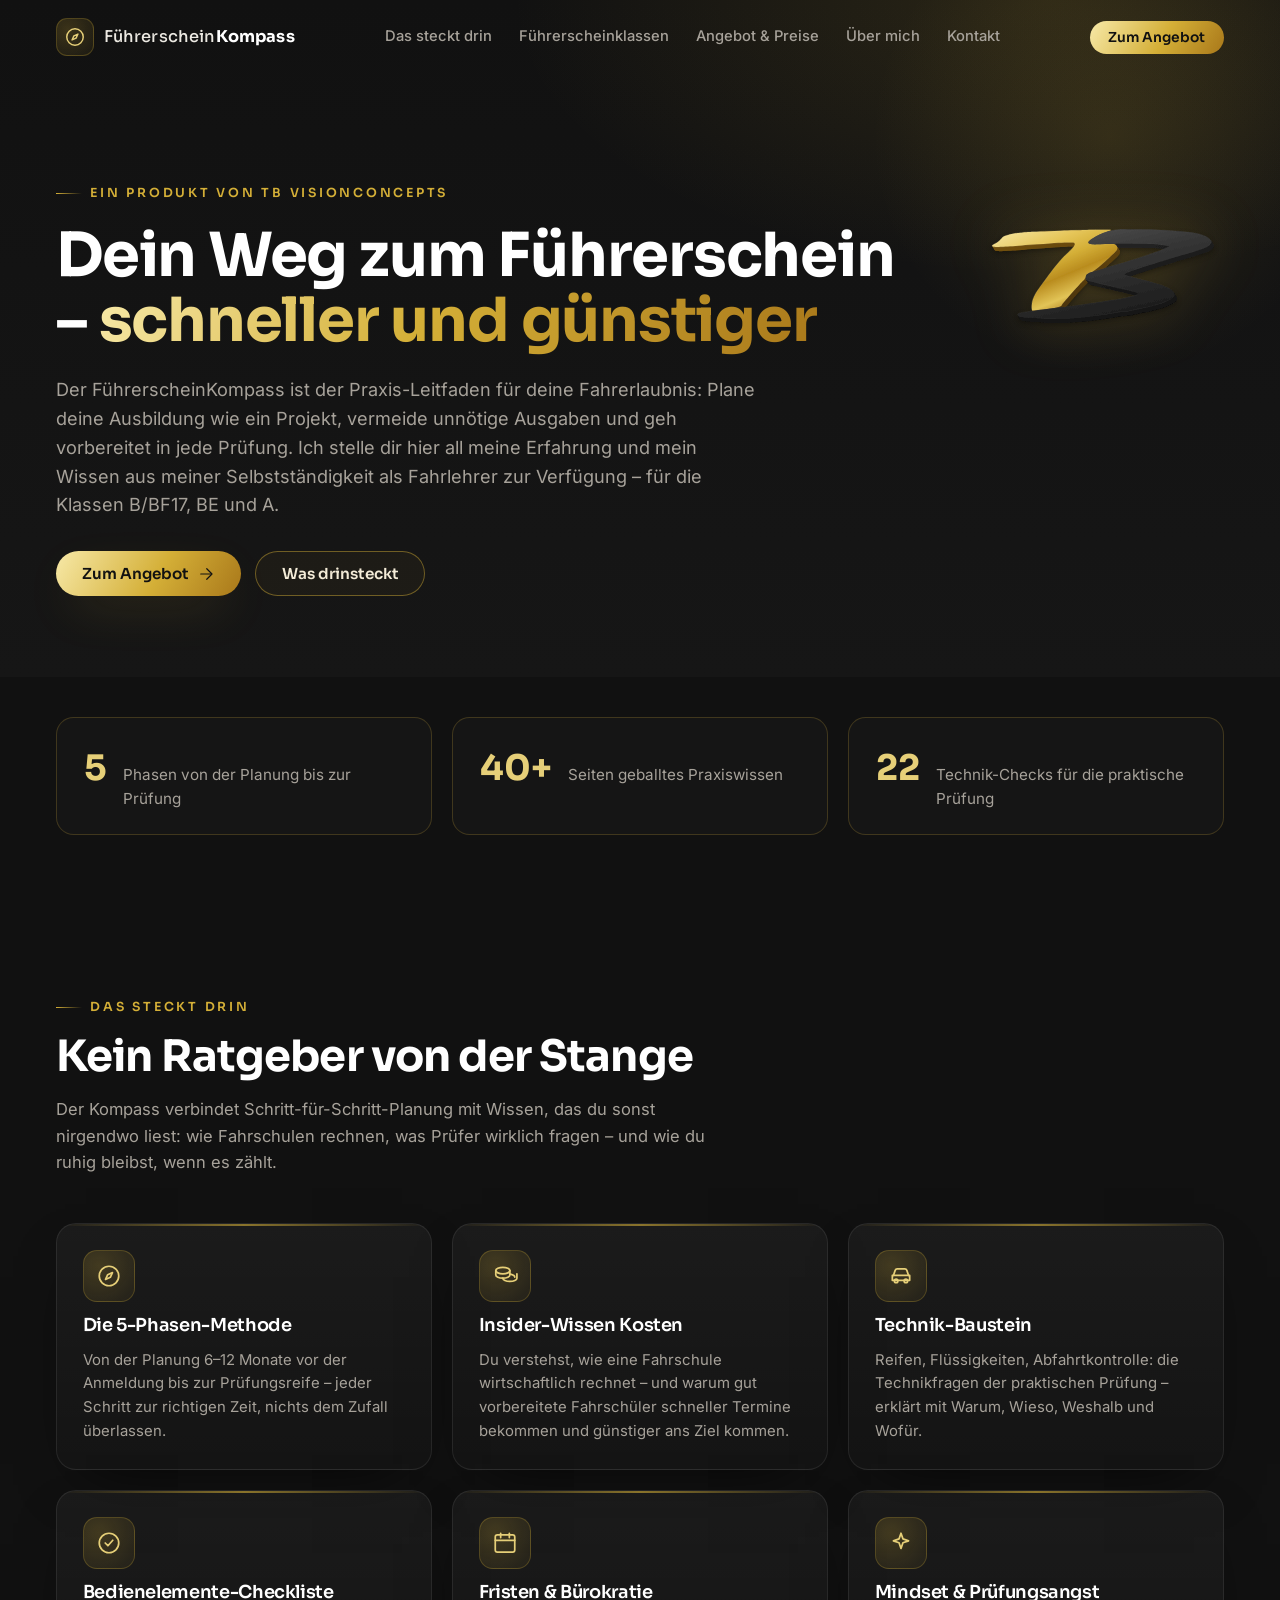
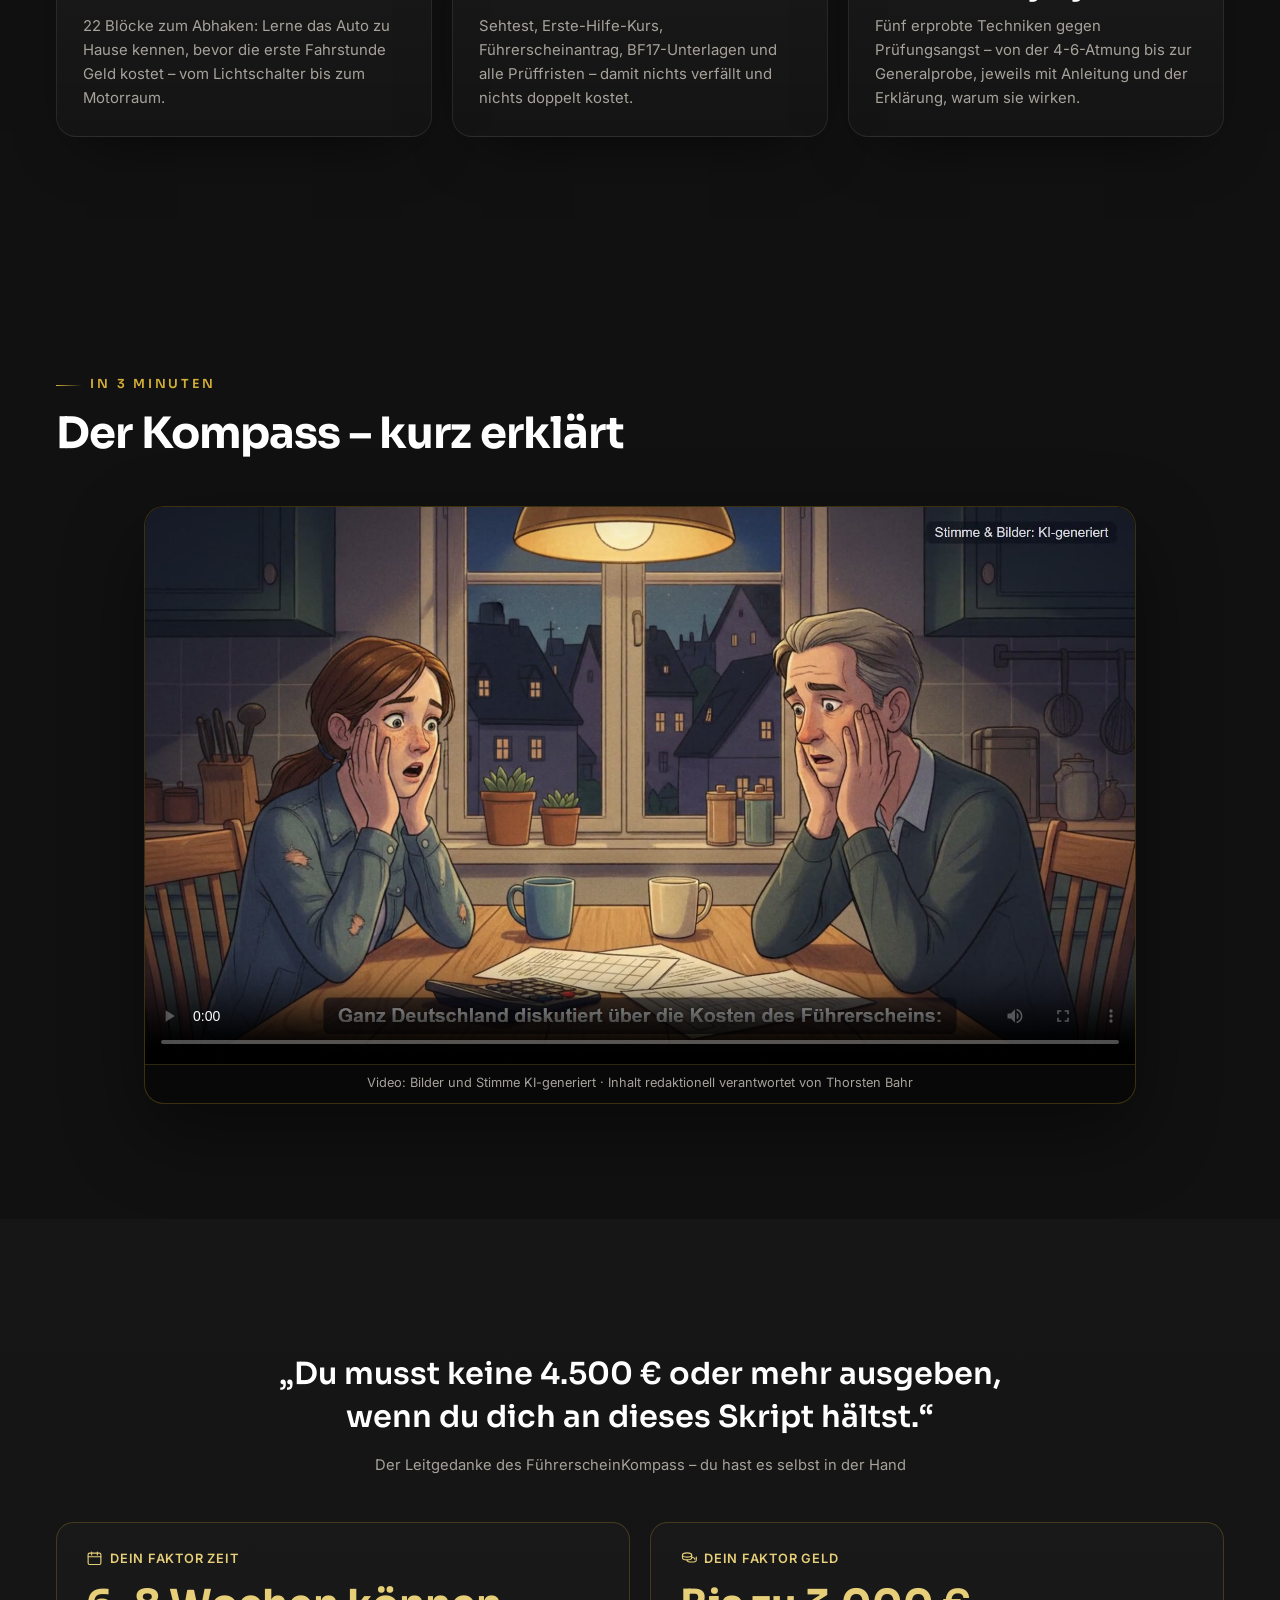
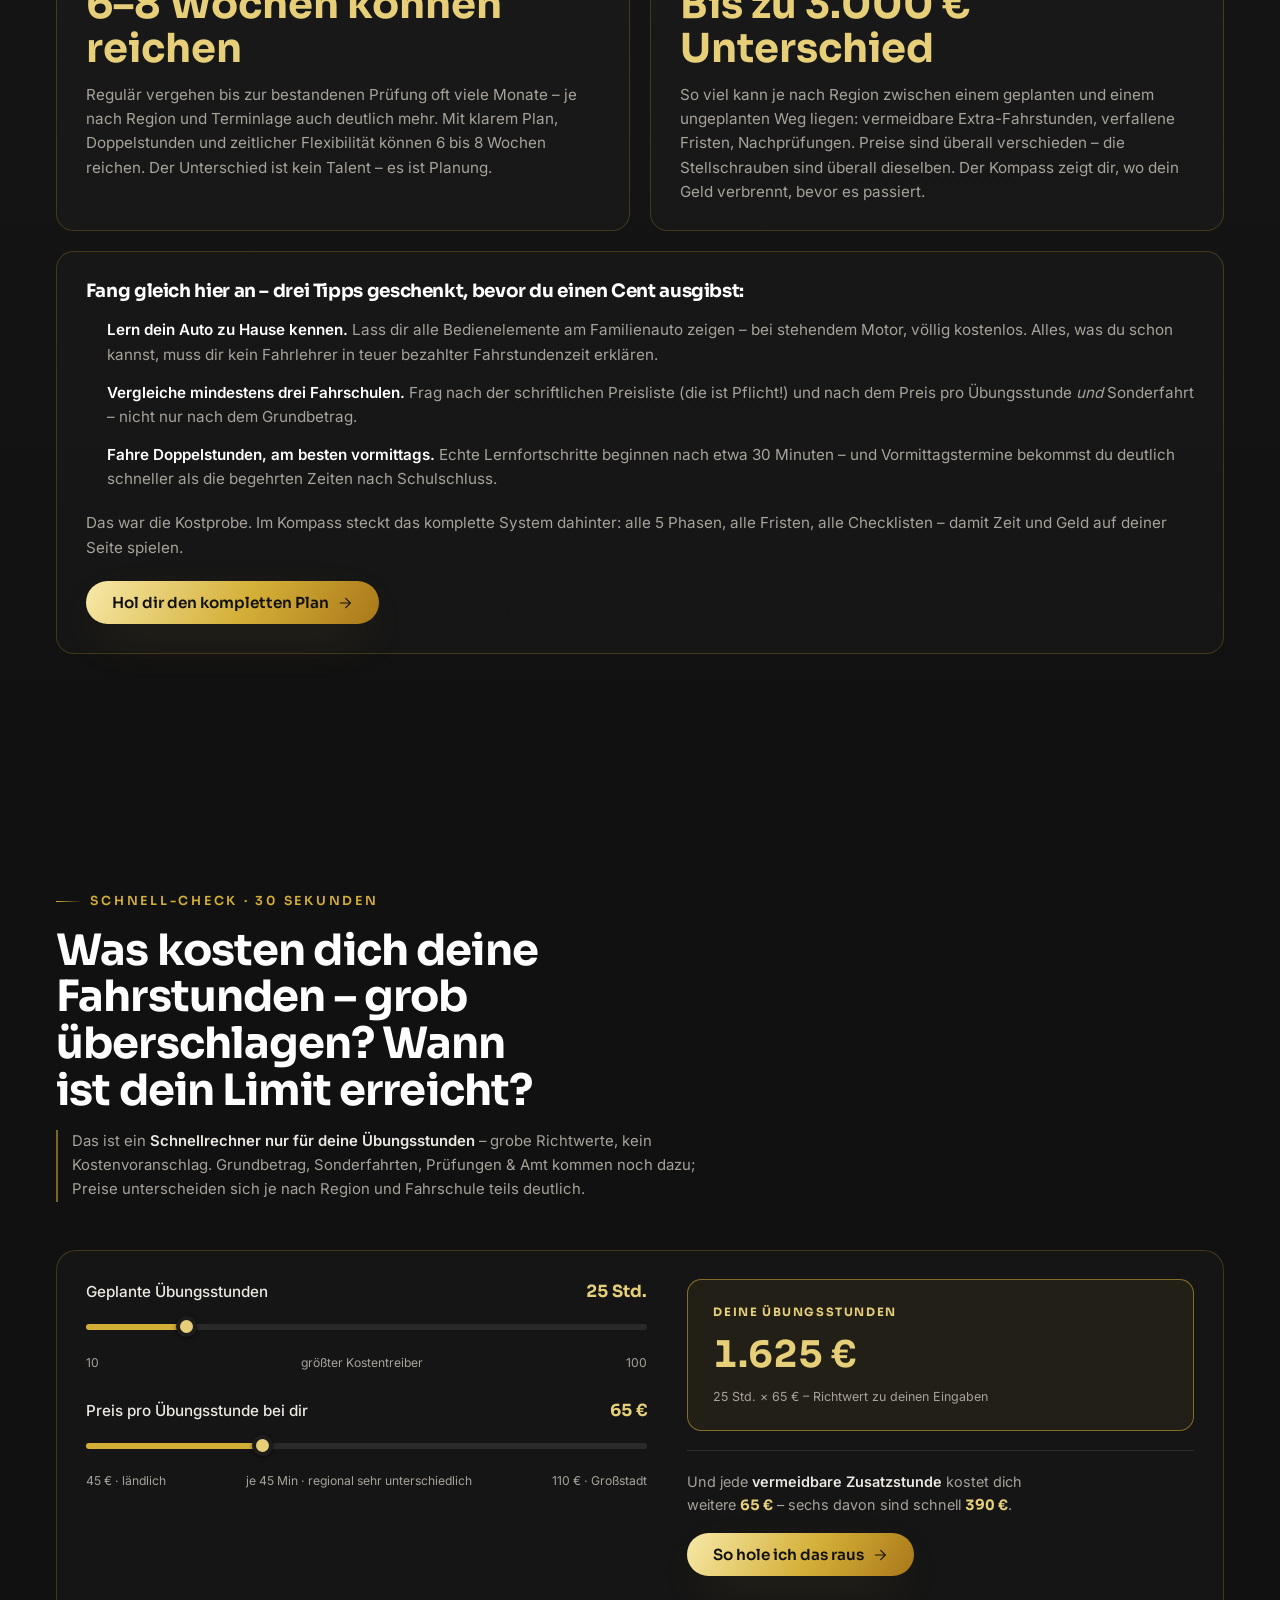
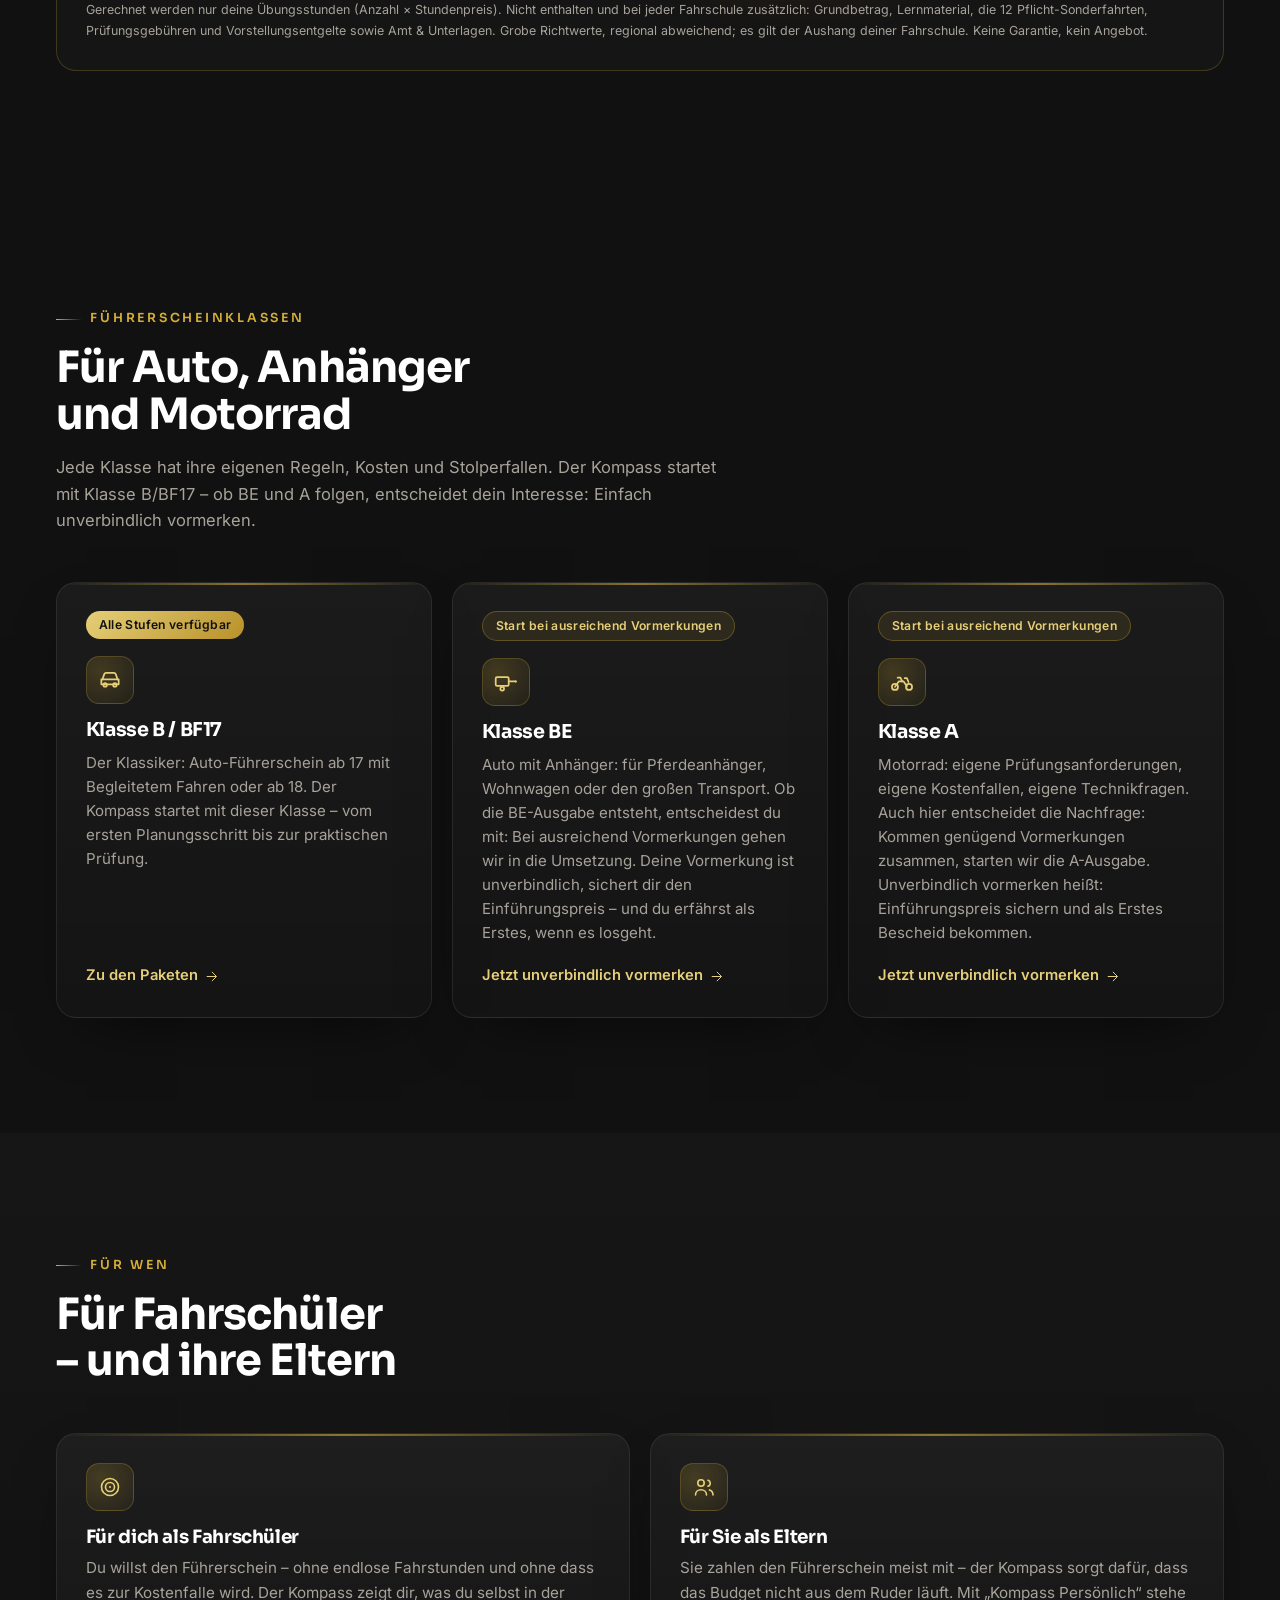
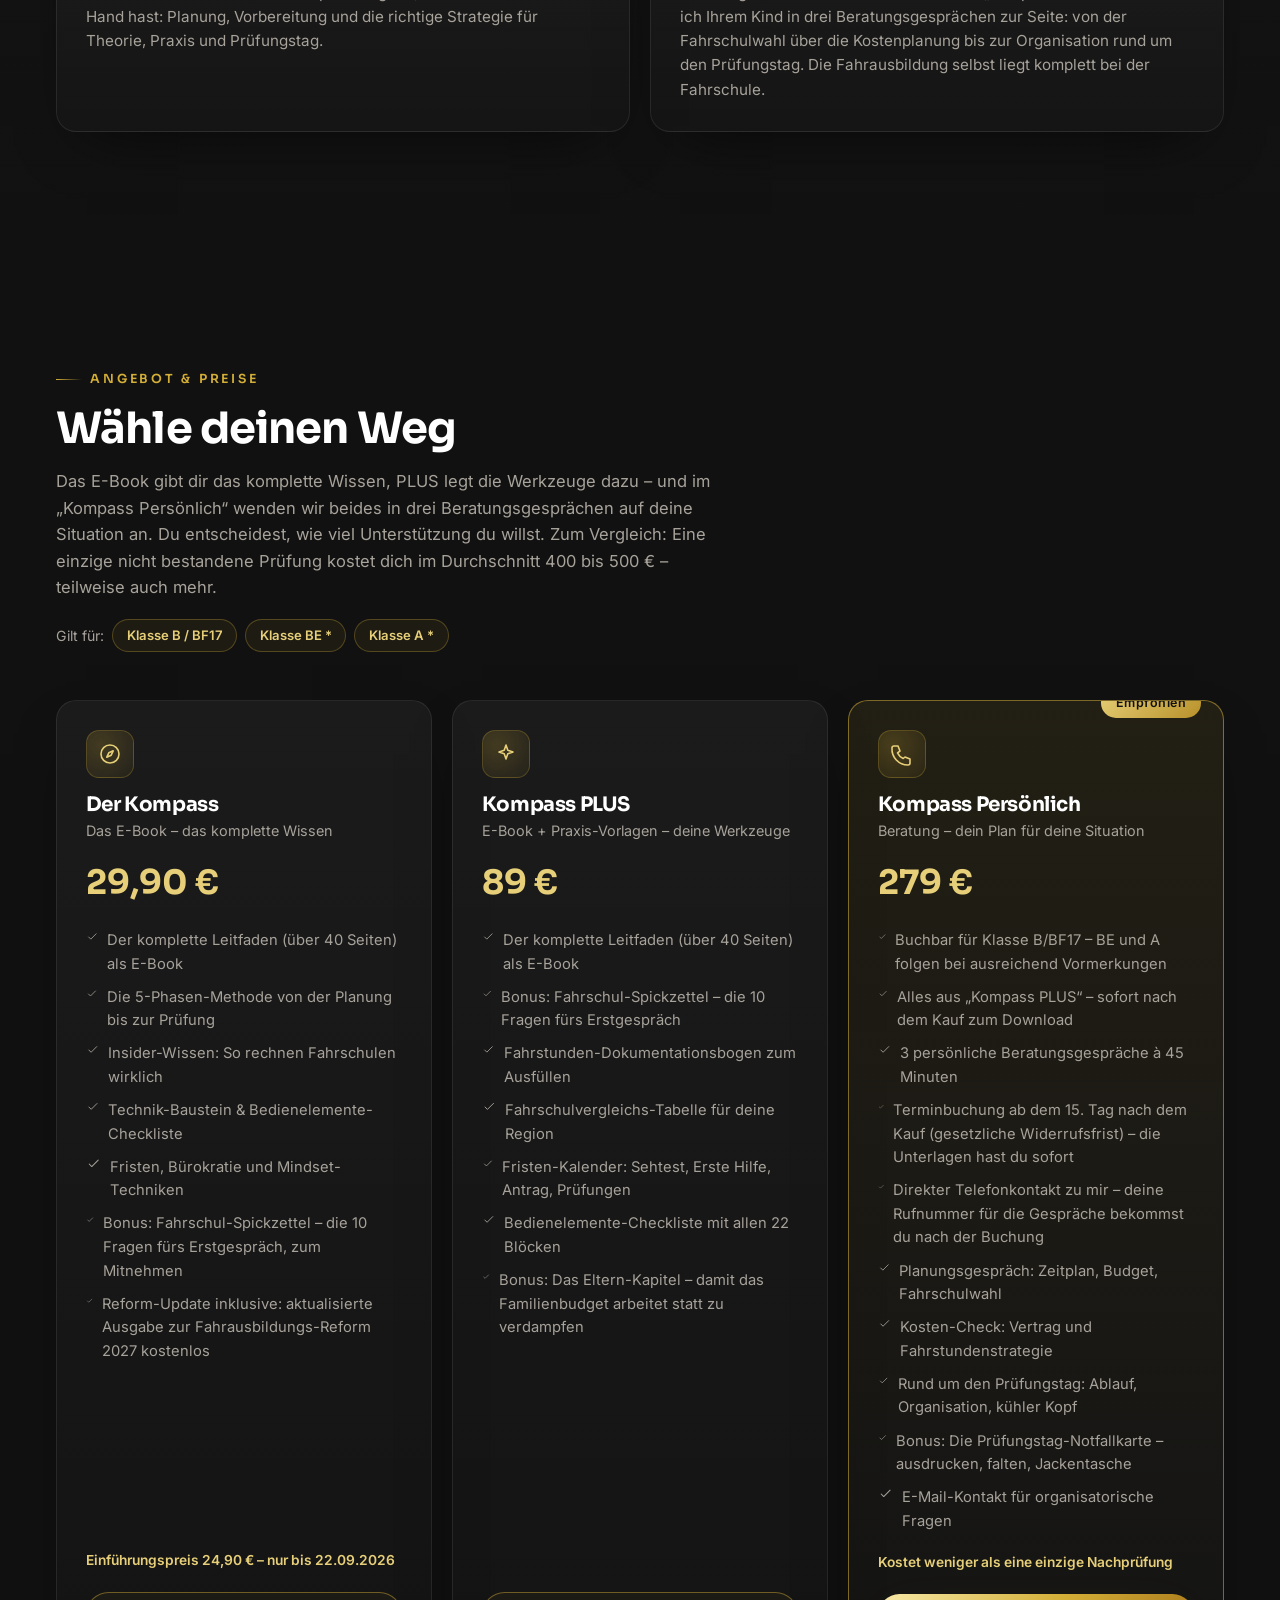
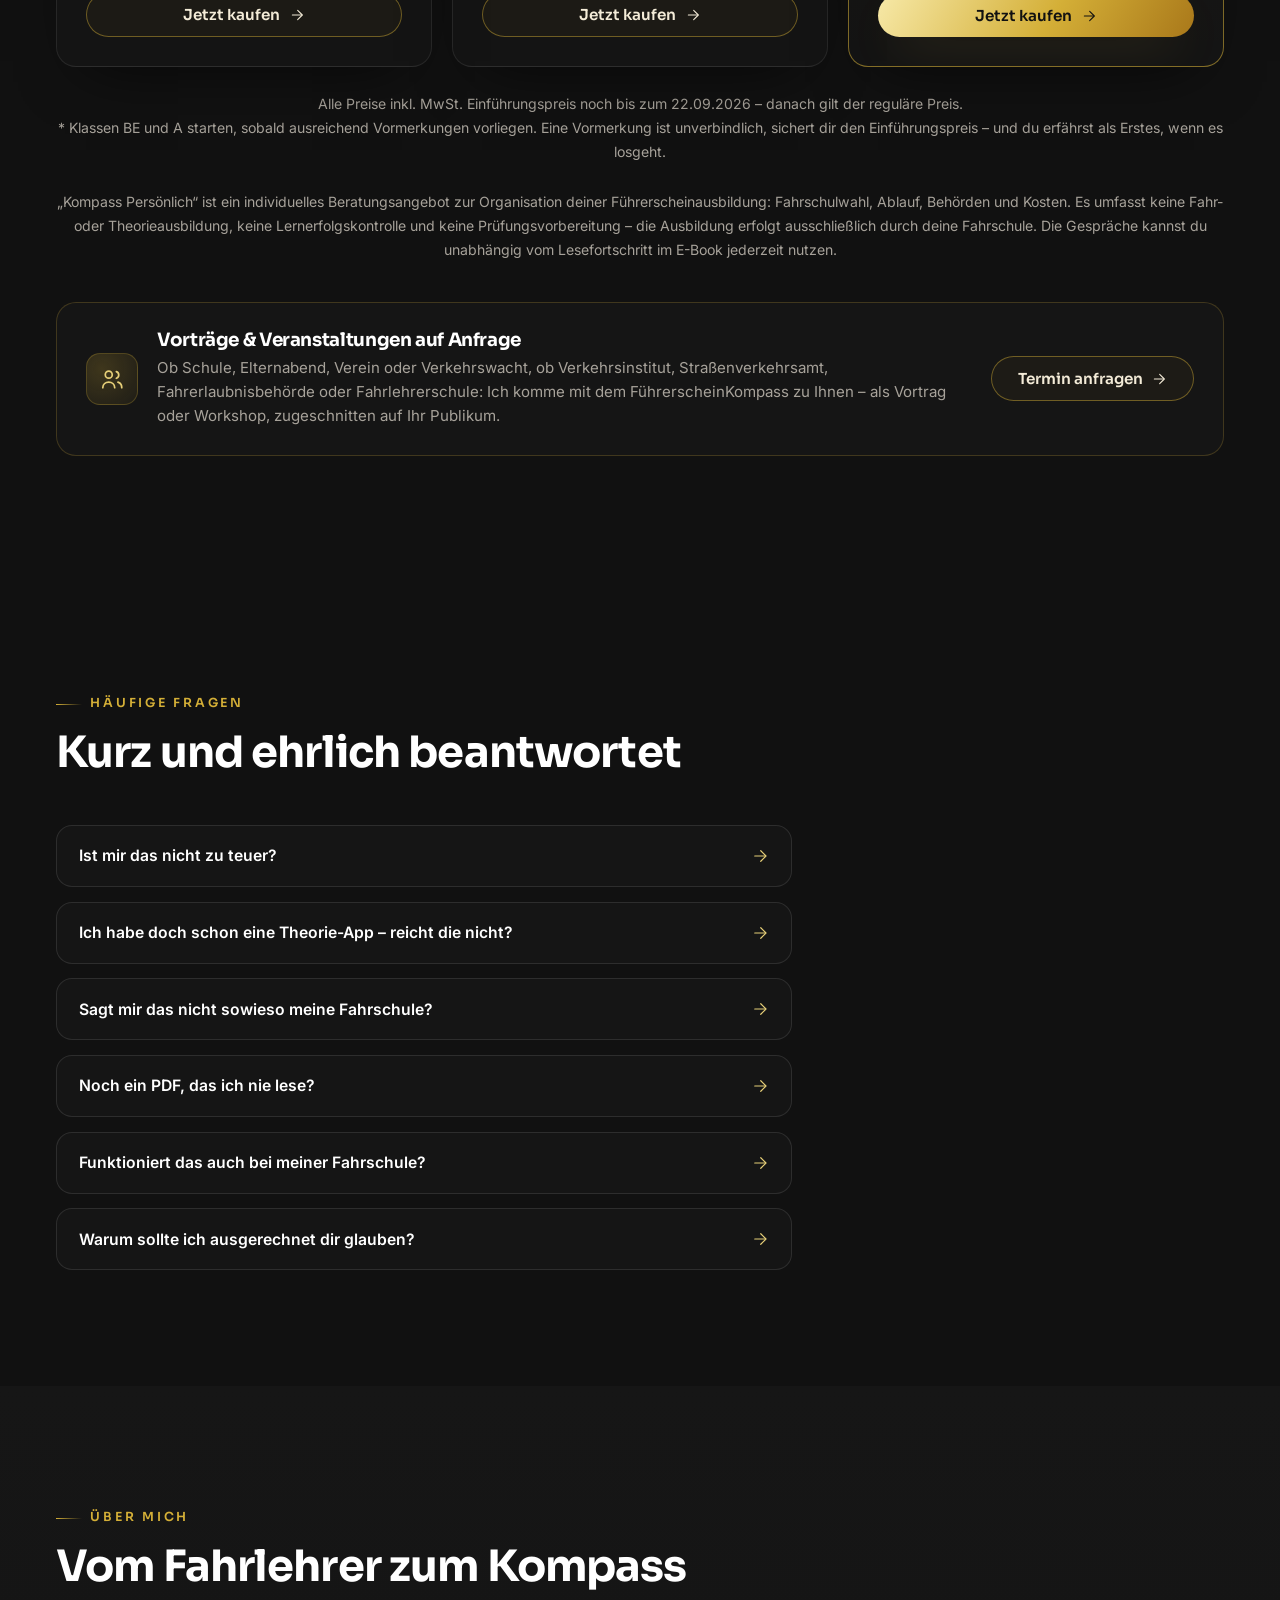
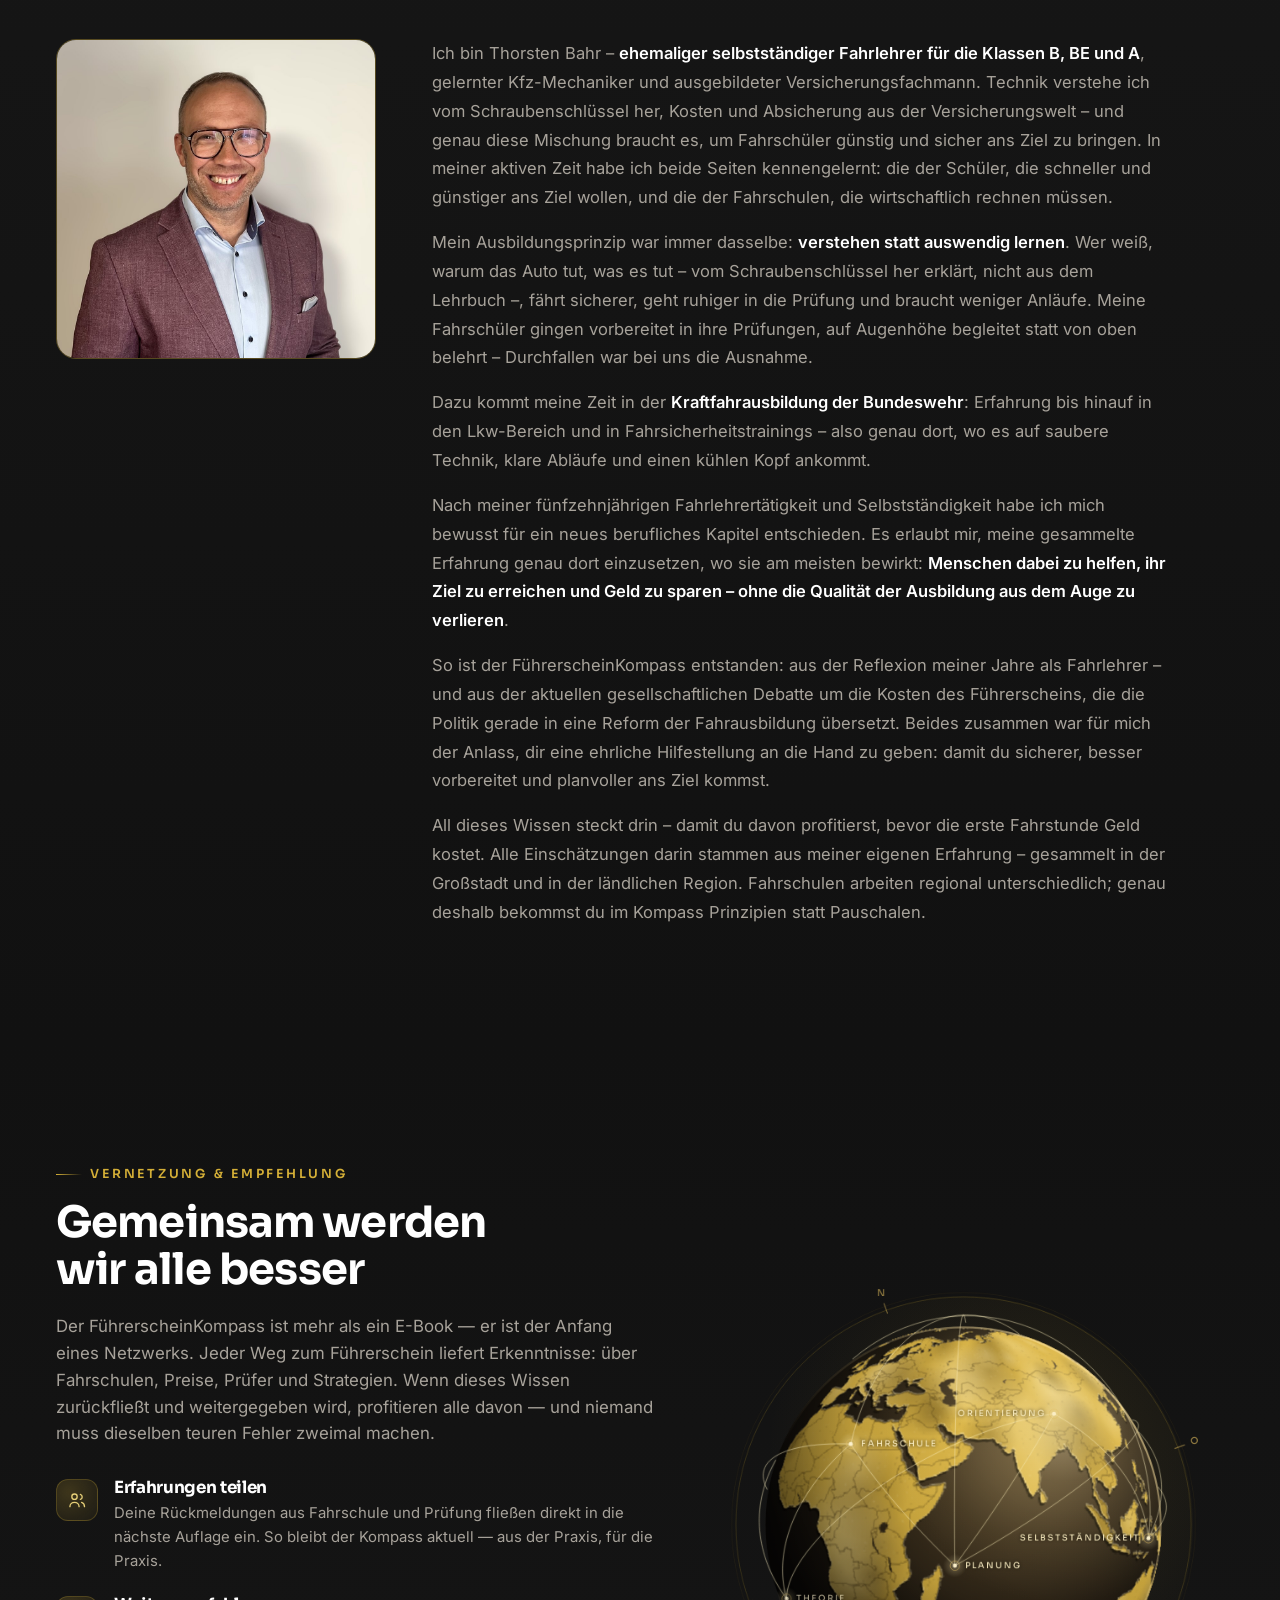
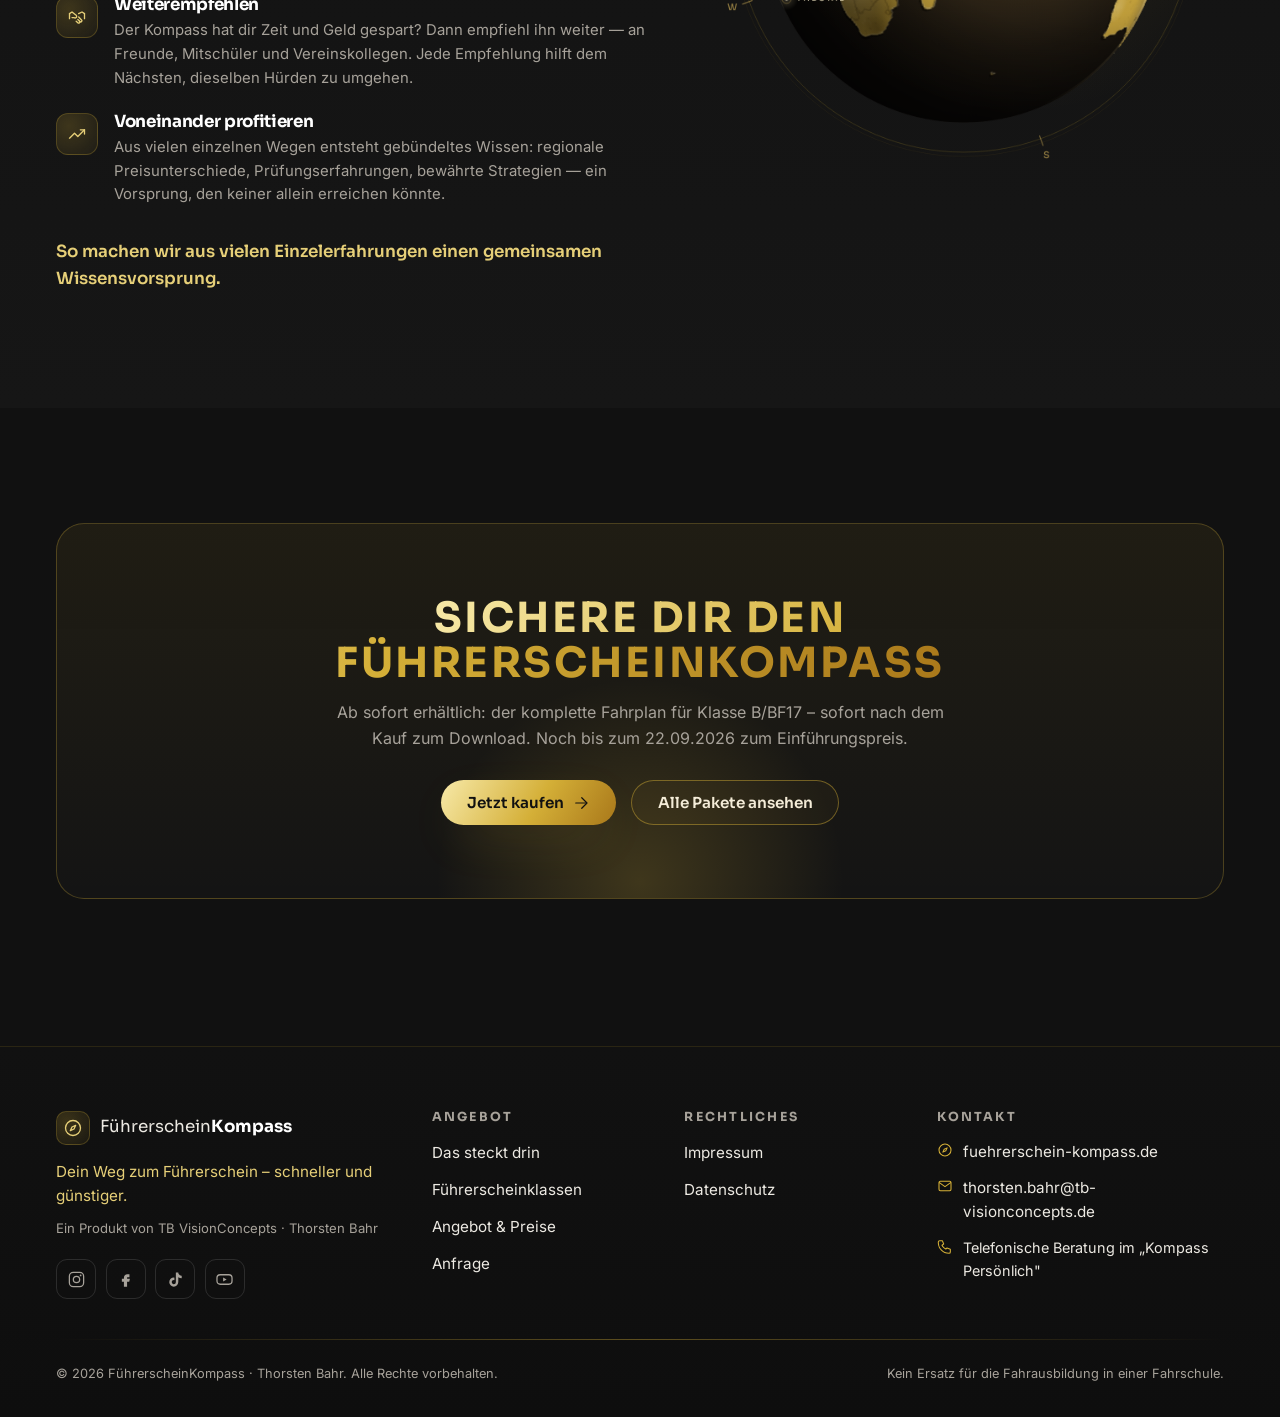
==== commit 16229928: "Kosten-Check: Stunden-Regler bis 100 Stunden Co-Authored-By: Claude Fable 5 <noreply@anthropic.com>" ====
--- a/index.html
+++ b/index.html
@@ -1,5 +1,5 @@
 <!DOCTYPE html><html lang="de" data-astro-cid-z4jru4n3><head><meta charset="utf-8"><meta name="viewport" content="width=device-width, initial-scale=1"><title>Dein Führerschein – schneller &amp; günstiger · FührerscheinKompass</title><meta name="description" content="Der Praxis-Leitfaden für die Klassen B/BF17, BE und A: Ausbildung wie ein Projekt planen, unnötige Kosten vermeiden, vorbereitet in jede Prüfung. Mit E-Book, Praxis-Vorlagen und persönlicher Beratung."><link rel="canonical" href="https://fuehrerschein-kompass.de/"><link rel="icon" type="image/svg+xml" href="/favicon.svg"><meta name="theme-color" content="#111111"><meta property="og:type" content="website"><meta property="og:site_name" content="FührerscheinKompass"><meta property="og:title" content="Dein Führerschein – schneller &amp; günstiger · FührerscheinKompass"><meta property="og:description" content="Der Praxis-Leitfaden für die Klassen B/BF17, BE und A: Ausbildung wie ein Projekt planen, unnötige Kosten vermeiden, vorbereitet in jede Prüfung. Mit E-Book, Praxis-Vorlagen und persönlicher Beratung."><meta property="og:url" content="https://fuehrerschein-kompass.de/"><meta property="og:locale" content="de_DE"><meta name="twitter:card" content="summary"><meta name="twitter:title" content="Dein Führerschein – schneller &amp; günstiger · FührerscheinKompass"><meta name="twitter:description" content="Der Praxis-Leitfaden für die Klassen B/BF17, BE und A: Ausbildung wie ein Projekt planen, unnötige Kosten vermeiden, vorbereitet in jede Prüfung. Mit E-Book, Praxis-Vorlagen und persönlicher Beratung."><script type="application/ld+json">{"@context":"https://schema.org","@type":"Product","name":"FührerscheinKompass","description":"Der Praxis-Leitfaden für die Klassen B/BF17, BE und A: Ausbildung wie ein Projekt planen, unnötige Kosten vermeiden, vorbereitet in jede Prüfung. Mit E-Book, Praxis-Vorlagen und persönlicher Beratung.","url":"https://fuehrerschein-kompass.de/","brand":{"@type":"Brand","name":"TB VisionConcepts"},"author":{"@type":"Person","name":"Thorsten Bahr"}}</script><link rel="stylesheet" href="/_astro/BaseLayout.BC8Q4wb1.css"><style>.page-hero[data-astro-cid-75ysl5lo]{background:radial-gradient(900px 460px at 82% 0%, #d4af3721, transparent 60%), linear-gradient(180deg, var(--color-ink-900), var(--color-ink-850));padding-top:9rem;padding-bottom:3.5rem;position:relative;overflow:hidden}.page-hero-glow[data-astro-cid-75ysl5lo]{pointer-events:none;background:radial-gradient(circle,#d4af371f,#0000 62%);width:34rem;height:34rem;position:absolute;top:-20%;right:-8%}.page-hero-inner[data-astro-cid-75ysl5lo]{position:relative}.page-hero-top[data-astro-cid-75ysl5lo]{justify-content:space-between;align-items:center;gap:2.5rem;display:flex}.page-hero-title[data-astro-cid-75ysl5lo]{max-width:20ch;margin-top:1.2rem;font-size:clamp(2.3rem,5.5vw,3.8rem)}.page-hero-logo[data-astro-cid-75ysl5lo]{filter:drop-shadow(0 0 28px #d4af3738);flex-shrink:0;width:clamp(160px,20vw,240px);height:auto;display:none}@media (width>=760px){.page-hero-logo[data-astro-cid-75ysl5lo]{display:block}}.page-hero-lead[data-astro-cid-75ysl5lo]{color:var(--color-mute);max-width:44rem;margin-top:1.3rem;font-size:1.13rem}.page-hero[data-astro-cid-75ysl5lo] .page-hero-actions{flex-wrap:wrap;gap:.9rem;margin-top:2rem;display:flex}@media (width>=900px){.page-hero[data-astro-cid-75ysl5lo]{padding-top:11rem;padding-bottom:5rem}}
-</style><link rel="stylesheet" href="/_astro/index.DA9RxLvl.css"></head><body data-astro-cid-z4jru4n3><a href="#main" class="skip-link" data-astro-cid-z4jru4n3>Zum Inhalt springen</a><header id="site-header" class="site-header" data-state="top" data-astro-cid-fzpbxy5g><div class="container-tb header-inner" data-astro-cid-fzpbxy5g><a href="/" class="brand" aria-label="FührerscheinKompass – Start" data-astro-cid-fzpbxy5g><span class="brand-icon" data-astro-cid-fzpbxy5g><svg xmlns="http://www.w3.org/2000/svg" width="22" height="22" viewBox="0 0 24 24" fill="none" stroke="currentColor" stroke-width="1.6" stroke-linecap="round" stroke-linejoin="round" class aria-hidden="true"><circle cx="12" cy="12" r="9"/><path d="m15.2 8.8-2 4.4-4.4 2 2-4.4z"/></svg></span><span class="brand-name" data-astro-cid-fzpbxy5g>Führerschein<strong data-astro-cid-fzpbxy5g>Kompass</strong></span></a><nav class="nav-desktop" aria-label="Hauptnavigation" data-astro-cid-fzpbxy5g><a href="/#inhalt" class="nav-link" data-astro-cid-fzpbxy5g>Das steckt drin</a><a href="/#klassen" class="nav-link" data-astro-cid-fzpbxy5g>Führerscheinklassen</a><a href="/#angebot" class="nav-link" data-astro-cid-fzpbxy5g>Angebot &amp; Preise</a><a href="/#ueber-mich" class="nav-link" data-astro-cid-fzpbxy5g>Über mich</a><a href="/anfrage" class="nav-link" data-astro-cid-fzpbxy5g>Kontakt</a></nav><div class="header-actions" data-astro-cid-fzpbxy5g><a href="/#angebot" class="btn btn-primary btn-cta" data-astro-cid-fzpbxy5g>Zum Angebot</a><button id="menu-toggle" class="menu-toggle" aria-label="Menü öffnen" aria-expanded="false" aria-controls="mobile-menu" data-astro-cid-fzpbxy5g><svg xmlns="http://www.w3.org/2000/svg" width="24" height="24" viewBox="0 0 24 24" fill="none" stroke="currentColor" stroke-width="1.6" stroke-linecap="round" stroke-linejoin="round" class aria-hidden="true"><path d="M4 7h16M4 12h16M4 17h16"/></svg></button></div></div><div id="mobile-menu" class="mobile-menu" hidden data-astro-cid-fzpbxy5g><nav aria-label="Mobile Navigation" data-astro-cid-fzpbxy5g><a href="/#inhalt" class="mobile-link" data-astro-cid-fzpbxy5g>Das steckt drin</a><a href="/#klassen" class="mobile-link" data-astro-cid-fzpbxy5g>Führerscheinklassen</a><a href="/#angebot" class="mobile-link" data-astro-cid-fzpbxy5g>Angebot &amp; Preise</a><a href="/#ueber-mich" class="mobile-link" data-astro-cid-fzpbxy5g>Über mich</a><a href="/anfrage" class="mobile-link" data-astro-cid-fzpbxy5g>Kontakt</a></nav></div></header><script type="module">var e=document.getElementById(`site-header`),t=()=>{e&&(e.dataset.state=window.scrollY>24?`scrolled`:`top`)};t(),window.addEventListener(`scroll`,t,{passive:!0});var n=document.getElementById(`menu-toggle`),r=document.getElementById(`mobile-menu`),i=()=>{r?.setAttribute(`hidden`,``),n?.setAttribute(`aria-expanded`,`false`),n?.setAttribute(`aria-label`,`Menü öffnen`)};n?.addEventListener(`click`,()=>{r?.hasAttribute(`hidden`)?(r?.removeAttribute(`hidden`),n.setAttribute(`aria-expanded`,`true`),n.setAttribute(`aria-label`,`Menü schließen`)):i()}),r?.querySelectorAll(`a`).forEach(e=>e.addEventListener(`click`,i));</script><main id="main" data-astro-cid-z4jru4n3><section class="page-hero" data-astro-cid-75ysl5lo><div class="page-hero-glow" aria-hidden="true" data-astro-cid-75ysl5lo></div><div class="container-tb page-hero-inner" data-astro-cid-75ysl5lo><span class="eyebrow" data-astro-cid-75ysl5lo>Ein Produkt von TB VisionConcepts</span><div class="page-hero-top" data-astro-cid-75ysl5lo><h1 class="page-hero-title" data-astro-cid-75ysl5lo>Dein Weg zum Führerschein – <span class="text-gold-gradient">schneller und günstiger</span></h1><img class="page-hero-logo" src="/logos/visionconcepts-3d-gold-t-anthrazit-b.svg" alt="TB VisionConcepts" width="240" height="114" loading="eager" data-astro-cid-75ysl5lo></div><p class="page-hero-lead" data-astro-cid-75ysl5lo>Der FührerscheinKompass ist der Praxis-Leitfaden für deine Fahrerlaubnis: Plane deine Ausbildung wie ein Projekt, vermeide unnötige Ausgaben und geh vorbereitet in jede Prüfung. Ich stelle dir hier all meine Erfahrung und mein Wissen aus meiner Selbstständigkeit als Fahrlehrer zur Verfügung – für die Klassen B/BF17, BE und A.</p><div class="page-hero-actions" data-astro-cid-lcdefpme><a class="btn btn-primary" href="#angebot" data-astro-cid-lcdefpme>Zum Angebot <svg xmlns="http://www.w3.org/2000/svg" width="18" height="18" viewBox="0 0 24 24" fill="none" stroke="currentColor" stroke-width="1.6" stroke-linecap="round" stroke-linejoin="round" class aria-hidden="true"><path d="M5 12h14"/><path d="m13 5 7 7-7 7"/></svg></a><a class="btn btn-ghost" href="#inhalt" data-astro-cid-lcdefpme>Was drinsteckt</a></div></div></section><section class="section fakten-band" data-astro-cid-lcdefpme><div class="container-tb" data-astro-cid-lcdefpme><div class="fakten-grid" data-astro-cid-lcdefpme><div class="fakt reveal" data-astro-cid-lcdefpme><span class="fakt-zahl" data-astro-cid-lcdefpme>5</span><span class="fakt-text" data-astro-cid-lcdefpme>Phasen von der Planung bis zur Prüfung</span></div><div class="fakt reveal" data-astro-cid-lcdefpme><span class="fakt-zahl" data-astro-cid-lcdefpme>40+</span><span class="fakt-text" data-astro-cid-lcdefpme>Seiten geballtes Praxiswissen</span></div><div class="fakt reveal" data-astro-cid-lcdefpme><span class="fakt-zahl" data-astro-cid-lcdefpme>22</span><span class="fakt-text" data-astro-cid-lcdefpme>Technik-Checks für die praktische Prüfung</span></div></div></div></section><section class="section" id="inhalt" data-astro-cid-lcdefpme><div class="container-tb" data-astro-cid-lcdefpme><header class="section-head reveal" data-astro-cid-lcdefpme><span class="eyebrow" data-astro-cid-lcdefpme>Das steckt drin</span><h2 data-astro-cid-lcdefpme>Kein Ratgeber von der Stange</h2><p class="section-intro" data-astro-cid-lcdefpme>Der Kompass verbindet Schritt-für-Schritt-Planung mit Wissen, das du sonst nirgendwo liest: wie Fahrschulen rechnen, was Prüfer wirklich fragen – und wie du ruhig bleibst, wenn es zählt.</p></header><div class="kapitel-grid" data-astro-cid-lcdefpme><div class="card card-topline service-card reveal" data-astro-cid-3vpt37q6="true"><span class="service-icon" data-astro-cid-3vpt37q6><svg xmlns="http://www.w3.org/2000/svg" width="26" height="26" viewBox="0 0 24 24" fill="none" stroke="currentColor" stroke-width="1.6" stroke-linecap="round" stroke-linejoin="round" class aria-hidden="true"><circle cx="12" cy="12" r="9"/><path d="m15.2 8.8-2 4.4-4.4 2 2-4.4z"/></svg></span><h3 class="service-title" data-astro-cid-3vpt37q6>Die 5-Phasen-Methode</h3><p class="service-text" data-astro-cid-3vpt37q6>Von der Planung 6–12 Monate vor der Anmeldung bis zur Prüfungsreife – jeder Schritt zur richtigen Zeit, nichts dem Zufall überlassen.</p></div><div class="card card-topline service-card reveal" data-astro-cid-3vpt37q6="true"><span class="service-icon" data-astro-cid-3vpt37q6><svg xmlns="http://www.w3.org/2000/svg" width="26" height="26" viewBox="0 0 24 24" fill="none" stroke="currentColor" stroke-width="1.6" stroke-linecap="round" stroke-linejoin="round" class aria-hidden="true"><ellipse cx="10" cy="7" rx="6.5" ry="3"/><path d="M3.5 7v4c0 1.6 2.9 3 6.5 3s6.5-1.4 6.5-3V7"/><path d="M10 14c0 1.6 2.9 3 6.5 3s6.5-1.4 6.5-3v-4"/><path d="M17 10.2c2.4.5 4 1.6 4 2.8"/></svg></span><h3 class="service-title" data-astro-cid-3vpt37q6>Insider-Wissen Kosten</h3><p class="service-text" data-astro-cid-3vpt37q6>Du verstehst, wie eine Fahrschule wirtschaftlich rechnet – und warum gut vorbereitete Fahrschüler schneller Termine bekommen und günstiger ans Ziel kommen.</p></div><div class="card card-topline service-card reveal" data-astro-cid-3vpt37q6="true"><span class="service-icon" data-astro-cid-3vpt37q6><svg xmlns="http://www.w3.org/2000/svg" width="26" height="26" viewBox="0 0 24 24" fill="none" stroke="currentColor" stroke-width="1.6" stroke-linecap="round" stroke-linejoin="round" class aria-hidden="true"><path d="M5 11.5 6.6 6.8A2 2 0 0 1 8.5 5.5h7a2 2 0 0 1 1.9 1.3L19 11.5"/><path d="M4 11.5h16V16H4z"/><circle cx="7.5" cy="16.5" r="1.6"/><circle cx="16.5" cy="16.5" r="1.6"/></svg></span><h3 class="service-title" data-astro-cid-3vpt37q6>Technik-Baustein</h3><p class="service-text" data-astro-cid-3vpt37q6>Reifen, Flüssigkeiten, Abfahrtkontrolle: die Technikfragen der praktischen Prüfung – erklärt mit Warum, Wieso, Weshalb und Wofür.</p></div><div class="card card-topline service-card reveal" data-astro-cid-3vpt37q6="true"><span class="service-icon" data-astro-cid-3vpt37q6><svg xmlns="http://www.w3.org/2000/svg" width="26" height="26" viewBox="0 0 24 24" fill="none" stroke="currentColor" stroke-width="1.6" stroke-linecap="round" stroke-linejoin="round" class aria-hidden="true"><circle cx="12" cy="12" r="9"/><path d="m8.5 12 2.5 2.5 4.5-5"/></svg></span><h3 class="service-title" data-astro-cid-3vpt37q6>Bedienelemente-Checkliste</h3><p class="service-text" data-astro-cid-3vpt37q6>22 Blöcke zum Abhaken: Lerne das Auto zu Hause kennen, bevor die erste Fahrstunde Geld kostet – vom Lichtschalter bis zum Motorraum.</p></div><div class="card card-topline service-card reveal" data-astro-cid-3vpt37q6="true"><span class="service-icon" data-astro-cid-3vpt37q6><svg xmlns="http://www.w3.org/2000/svg" width="26" height="26" viewBox="0 0 24 24" fill="none" stroke="currentColor" stroke-width="1.6" stroke-linecap="round" stroke-linejoin="round" class aria-hidden="true"><rect x="3" y="4.5" width="18" height="16" rx="2"/><path d="M3 9.5h18"/><path d="M8 3v4M16 3v4"/></svg></span><h3 class="service-title" data-astro-cid-3vpt37q6>Fristen &amp; Bürokratie</h3><p class="service-text" data-astro-cid-3vpt37q6>Sehtest, Erste-Hilfe-Kurs, Führerscheinantrag, BF17-Unterlagen und alle Prüffristen – damit nichts verfällt und nichts doppelt kostet.</p></div><div class="card card-topline service-card reveal" data-astro-cid-3vpt37q6="true"><span class="service-icon" data-astro-cid-3vpt37q6><svg xmlns="http://www.w3.org/2000/svg" width="26" height="26" viewBox="0 0 24 24" fill="none" stroke="currentColor" stroke-width="1.6" stroke-linecap="round" stroke-linejoin="round" class aria-hidden="true"><path d="M12 3l1.8 5.2L19 10l-5.2 1.8L12 17l-1.8-5.2L5 10l5.2-1.8z"/></svg></span><h3 class="service-title" data-astro-cid-3vpt37q6>Mindset &amp; Prüfungsangst</h3><p class="service-text" data-astro-cid-3vpt37q6>Fünf erprobte Techniken gegen Prüfungsangst – von der 4-6-Atmung bis zur Generalprobe, jeweils mit Anleitung und der Erklärung, warum sie wirken.</p></div></div></div></section><section class="section video-band" id="video" data-astro-cid-lcdefpme><div class="container-tb" data-astro-cid-lcdefpme><header class="section-head reveal" data-astro-cid-lcdefpme><span class="eyebrow" data-astro-cid-lcdefpme>In 3 Minuten</span><h2 data-astro-cid-lcdefpme>Der Kompass – kurz erklärt</h2></header><div class="video-wrap reveal" data-astro-cid-lcdefpme><video controls preload="metadata" poster="/video/erklaervideo-vorschau.jpg" data-astro-cid-lcdefpme><source src="/video/erklaervideo.mp4" type="video/mp4" data-astro-cid-lcdefpme>Dein Browser kann dieses Video nicht abspielen.</video><p class="video-ki-hinweis" data-astro-cid-lcdefpme>Video: Bilder und Stimme KI-generiert · Inhalt redaktionell verantwortet von Thorsten Bahr</p></div></div></section><section class="section zitat-band" id="leitgedanken" data-astro-cid-lcdefpme><div class="container-tb" data-astro-cid-lcdefpme><figure class="zitat reveal" data-astro-cid-lcdefpme><blockquote data-astro-cid-lcdefpme>„Du musst keine 4.500&nbsp;€ oder mehr ausgeben, wenn du dich an dieses Skript hältst.“</blockquote><figcaption data-astro-cid-lcdefpme>Der Leitgedanke des FührerscheinKompass – du hast es selbst in der Hand</figcaption></figure><div class="leitgedanken-grid" data-astro-cid-lcdefpme><div class="leitgedanke reveal" data-astro-cid-lcdefpme><span class="leitgedanke-label" data-astro-cid-lcdefpme><svg xmlns="http://www.w3.org/2000/svg" width="17" height="17" viewBox="0 0 24 24" fill="none" stroke="currentColor" stroke-width="1.6" stroke-linecap="round" stroke-linejoin="round" class aria-hidden="true"><rect x="3" y="4.5" width="18" height="16" rx="2"/><path d="M3 9.5h18"/><path d="M8 3v4M16 3v4"/></svg> Dein Faktor Zeit</span><span class="leitgedanke-zahl" data-astro-cid-lcdefpme>6–8 Wochen können reichen</span><p data-astro-cid-lcdefpme>Regulär vergehen bis zur bestandenen Prüfung oft viele Monate – je nach Region und Terminlage auch deutlich mehr. Mit klarem Plan, Doppelstunden und zeitlicher Flexibilität können 6 bis 8 Wochen reichen. Der Unterschied ist kein Talent – es ist Planung.</p></div><div class="leitgedanke reveal" data-astro-cid-lcdefpme><span class="leitgedanke-label" data-astro-cid-lcdefpme><svg xmlns="http://www.w3.org/2000/svg" width="17" height="17" viewBox="0 0 24 24" fill="none" stroke="currentColor" stroke-width="1.6" stroke-linecap="round" stroke-linejoin="round" class aria-hidden="true"><ellipse cx="10" cy="7" rx="6.5" ry="3"/><path d="M3.5 7v4c0 1.6 2.9 3 6.5 3s6.5-1.4 6.5-3V7"/><path d="M10 14c0 1.6 2.9 3 6.5 3s6.5-1.4 6.5-3v-4"/><path d="M17 10.2c2.4.5 4 1.6 4 2.8"/></svg> Dein Faktor Geld</span><span class="leitgedanke-zahl" data-astro-cid-lcdefpme>Bis zu 3.000&nbsp;€ Unterschied</span><p data-astro-cid-lcdefpme>So viel kann je nach Region zwischen einem geplanten und einem ungeplanten Weg liegen: vermeidbare Extra-Fahrstunden, verfallene Fristen, Nachprüfungen. Preise sind überall verschieden – die Stellschrauben sind überall dieselben. Der Kompass zeigt dir, wo dein Geld verbrennt, bevor es passiert.</p></div></div><div class="leitgedanke-geben reveal" data-astro-cid-lcdefpme><h3 data-astro-cid-lcdefpme>Fang gleich hier an – drei Tipps geschenkt, bevor du einen Cent ausgibst:</h3><ol class="geben-liste" data-astro-cid-lcdefpme><li data-astro-cid-lcdefpme><strong data-astro-cid-lcdefpme>Lern dein Auto zu Hause kennen.</strong> Lass dir alle Bedienelemente am Familienauto zeigen – bei stehendem Motor, völlig kostenlos. Alles, was du schon kannst, muss dir kein Fahrlehrer in teuer bezahlter Fahrstundenzeit erklären.</li><li data-astro-cid-lcdefpme><strong data-astro-cid-lcdefpme>Vergleiche mindestens drei Fahrschulen.</strong> Frag nach der schriftlichen Preisliste (die ist Pflicht!) und nach dem Preis pro Übungsstunde <em data-astro-cid-lcdefpme>und</em> Sonderfahrt – nicht nur nach dem Grundbetrag.</li><li data-astro-cid-lcdefpme><strong data-astro-cid-lcdefpme>Fahre Doppelstunden, am besten vormittags.</strong> Echte Lernfortschritte beginnen nach etwa 30 Minuten – und Vormittagstermine bekommst du deutlich schneller als die begehrten Zeiten nach Schulschluss.</li></ol><p class="geben-schluss" data-astro-cid-lcdefpme>Das war die Kostprobe. Im Kompass steckt das komplette System dahinter: alle 5 Phasen, alle Fristen, alle Checklisten – damit Zeit und Geld auf deiner Seite spielen.</p><a class="btn btn-primary" href="#angebot" data-astro-cid-lcdefpme>Hol dir den kompletten Plan <svg xmlns="http://www.w3.org/2000/svg" width="16" height="16" viewBox="0 0 24 24" fill="none" stroke="currentColor" stroke-width="1.6" stroke-linecap="round" stroke-linejoin="round" class aria-hidden="true"><path d="M5 12h14"/><path d="m13 5 7 7-7 7"/></svg></a></div></div></section><section class="section" id="kosten-check" data-astro-cid-lcdefpme><div class="container-tb" data-astro-cid-lcdefpme><header class="section-head reveal" data-astro-cid-lcdefpme><span class="eyebrow" data-astro-cid-lcdefpme>Schnell-Check · 30 Sekunden</span><h2 data-astro-cid-lcdefpme>Was kosten dich deine Fahrstunden – grob überschlagen? Wann ist dein Limit erreicht?</h2><p class="qc-hinweis" data-astro-cid-lcdefpme>Das ist ein <strong data-astro-cid-lcdefpme>Schnellrechner nur für deine Übungsstunden</strong> – grobe Richtwerte, kein Kostenvoranschlag. Grundbetrag, Sonderfahrten, Prüfungen &amp; Amt kommen noch dazu; Preise unterscheiden sich je nach Region und Fahrschule teils deutlich.</p></header><div class="qc-card reveal" data-astro-cid-lcdefpme><div class="qc-grid" data-astro-cid-lcdefpme><div class="qc-regler" data-astro-cid-lcdefpme><div class="qc-field" data-astro-cid-lcdefpme><div class="qc-field-head" data-astro-cid-lcdefpme><label for="qcHours" data-astro-cid-lcdefpme>Geplante Übungsstunden</label><output id="qcHoursOut" data-astro-cid-lcdefpme>25&nbsp;Std.</output></div><input type="range" id="qcHours" min="10" max="60" step="1" value="25" data-astro-cid-lcdefpme><div class="qc-skala" data-astro-cid-lcdefpme><span data-astro-cid-lcdefpme>10</span><span data-astro-cid-lcdefpme>größter Kostentreiber</span><span data-astro-cid-lcdefpme>60</span></div></div><div class="qc-field" data-astro-cid-lcdefpme><div class="qc-field-head" data-astro-cid-lcdefpme><label for="qcPrice" data-astro-cid-lcdefpme>Preis pro Übungsstunde bei dir</label><output id="qcPriceOut" data-astro-cid-lcdefpme>65&nbsp;€</output></div><input type="range" id="qcPrice" min="45" max="110" step="1" value="65" data-astro-cid-lcdefpme><div class="qc-skala" data-astro-cid-lcdefpme><span data-astro-cid-lcdefpme>45&nbsp;€ · ländlich</span><span data-astro-cid-lcdefpme>je 45&nbsp;Min · regional sehr unterschiedlich</span><span data-astro-cid-lcdefpme>110&nbsp;€ · Großstadt</span></div></div></div><div class="qc-ergebnis" data-astro-cid-lcdefpme><div class="qc-tile qc-tile-hot qc-tile-gross" data-astro-cid-lcdefpme><span class="qc-tile-label" data-astro-cid-lcdefpme>Deine Übungsstunden</span><span class="qc-tile-wert" id="qcSumme" data-astro-cid-lcdefpme>–</span><span class="qc-tile-sub" id="qcFormel" data-astro-cid-lcdefpme>–</span></div><div class="qc-zusatz" data-astro-cid-lcdefpme><p class="qc-zusatz-text" data-astro-cid-lcdefpme>Und jede <strong data-astro-cid-lcdefpme>vermeidbare Zusatzstunde</strong> kostet dich weitere <strong class="qc-zusatz-zahl" id="qcStunde" data-astro-cid-lcdefpme>–</strong> – sechs davon sind schnell <strong class="qc-zusatz-zahl" id="qcSechs" data-astro-cid-lcdefpme>–</strong>.</p><a class="btn btn-primary" href="#angebot" data-astro-cid-lcdefpme>So hole ich das raus <svg xmlns="http://www.w3.org/2000/svg" width="16" height="16" viewBox="0 0 24 24" fill="none" stroke="currentColor" stroke-width="1.6" stroke-linecap="round" stroke-linejoin="round" class aria-hidden="true"><path d="M5 12h14"/><path d="m13 5 7 7-7 7"/></svg></a></div></div></div><p class="qc-fine" data-astro-cid-lcdefpme>Gerechnet werden nur deine Übungsstunden (Anzahl × Stundenpreis). Nicht enthalten und bei jeder Fahrschule zusätzlich: Grundbetrag, Lernmaterial, die 12 Pflicht-Sonderfahrten, Prüfungsgebühren und Vorstellungsentgelte sowie Amt &amp; Unterlagen. Grobe Richtwerte, regional abweichend; es gilt der Aushang deiner Fahrschule. Keine Garantie, kein Angebot.</p></div></div></section><script>
+</style><link rel="stylesheet" href="/_astro/index.DA9RxLvl.css"></head><body data-astro-cid-z4jru4n3><a href="#main" class="skip-link" data-astro-cid-z4jru4n3>Zum Inhalt springen</a><header id="site-header" class="site-header" data-state="top" data-astro-cid-fzpbxy5g><div class="container-tb header-inner" data-astro-cid-fzpbxy5g><a href="/" class="brand" aria-label="FührerscheinKompass – Start" data-astro-cid-fzpbxy5g><span class="brand-icon" data-astro-cid-fzpbxy5g><svg xmlns="http://www.w3.org/2000/svg" width="22" height="22" viewBox="0 0 24 24" fill="none" stroke="currentColor" stroke-width="1.6" stroke-linecap="round" stroke-linejoin="round" class aria-hidden="true"><circle cx="12" cy="12" r="9"/><path d="m15.2 8.8-2 4.4-4.4 2 2-4.4z"/></svg></span><span class="brand-name" data-astro-cid-fzpbxy5g>Führerschein<strong data-astro-cid-fzpbxy5g>Kompass</strong></span></a><nav class="nav-desktop" aria-label="Hauptnavigation" data-astro-cid-fzpbxy5g><a href="/#inhalt" class="nav-link" data-astro-cid-fzpbxy5g>Das steckt drin</a><a href="/#klassen" class="nav-link" data-astro-cid-fzpbxy5g>Führerscheinklassen</a><a href="/#angebot" class="nav-link" data-astro-cid-fzpbxy5g>Angebot &amp; Preise</a><a href="/#ueber-mich" class="nav-link" data-astro-cid-fzpbxy5g>Über mich</a><a href="/anfrage" class="nav-link" data-astro-cid-fzpbxy5g>Kontakt</a></nav><div class="header-actions" data-astro-cid-fzpbxy5g><a href="/#angebot" class="btn btn-primary btn-cta" data-astro-cid-fzpbxy5g>Zum Angebot</a><button id="menu-toggle" class="menu-toggle" aria-label="Menü öffnen" aria-expanded="false" aria-controls="mobile-menu" data-astro-cid-fzpbxy5g><svg xmlns="http://www.w3.org/2000/svg" width="24" height="24" viewBox="0 0 24 24" fill="none" stroke="currentColor" stroke-width="1.6" stroke-linecap="round" stroke-linejoin="round" class aria-hidden="true"><path d="M4 7h16M4 12h16M4 17h16"/></svg></button></div></div><div id="mobile-menu" class="mobile-menu" hidden data-astro-cid-fzpbxy5g><nav aria-label="Mobile Navigation" data-astro-cid-fzpbxy5g><a href="/#inhalt" class="mobile-link" data-astro-cid-fzpbxy5g>Das steckt drin</a><a href="/#klassen" class="mobile-link" data-astro-cid-fzpbxy5g>Führerscheinklassen</a><a href="/#angebot" class="mobile-link" data-astro-cid-fzpbxy5g>Angebot &amp; Preise</a><a href="/#ueber-mich" class="mobile-link" data-astro-cid-fzpbxy5g>Über mich</a><a href="/anfrage" class="mobile-link" data-astro-cid-fzpbxy5g>Kontakt</a></nav></div></header><script type="module">var e=document.getElementById(`site-header`),t=()=>{e&&(e.dataset.state=window.scrollY>24?`scrolled`:`top`)};t(),window.addEventListener(`scroll`,t,{passive:!0});var n=document.getElementById(`menu-toggle`),r=document.getElementById(`mobile-menu`),i=()=>{r?.setAttribute(`hidden`,``),n?.setAttribute(`aria-expanded`,`false`),n?.setAttribute(`aria-label`,`Menü öffnen`)};n?.addEventListener(`click`,()=>{r?.hasAttribute(`hidden`)?(r?.removeAttribute(`hidden`),n.setAttribute(`aria-expanded`,`true`),n.setAttribute(`aria-label`,`Menü schließen`)):i()}),r?.querySelectorAll(`a`).forEach(e=>e.addEventListener(`click`,i));</script><main id="main" data-astro-cid-z4jru4n3><section class="page-hero" data-astro-cid-75ysl5lo><div class="page-hero-glow" aria-hidden="true" data-astro-cid-75ysl5lo></div><div class="container-tb page-hero-inner" data-astro-cid-75ysl5lo><span class="eyebrow" data-astro-cid-75ysl5lo>Ein Produkt von TB VisionConcepts</span><div class="page-hero-top" data-astro-cid-75ysl5lo><h1 class="page-hero-title" data-astro-cid-75ysl5lo>Dein Weg zum Führerschein – <span class="text-gold-gradient">schneller und günstiger</span></h1><img class="page-hero-logo" src="/logos/visionconcepts-3d-gold-t-anthrazit-b.svg" alt="TB VisionConcepts" width="240" height="114" loading="eager" data-astro-cid-75ysl5lo></div><p class="page-hero-lead" data-astro-cid-75ysl5lo>Der FührerscheinKompass ist der Praxis-Leitfaden für deine Fahrerlaubnis: Plane deine Ausbildung wie ein Projekt, vermeide unnötige Ausgaben und geh vorbereitet in jede Prüfung. Ich stelle dir hier all meine Erfahrung und mein Wissen aus meiner Selbstständigkeit als Fahrlehrer zur Verfügung – für die Klassen B/BF17, BE und A.</p><div class="page-hero-actions" data-astro-cid-lcdefpme><a class="btn btn-primary" href="#angebot" data-astro-cid-lcdefpme>Zum Angebot <svg xmlns="http://www.w3.org/2000/svg" width="18" height="18" viewBox="0 0 24 24" fill="none" stroke="currentColor" stroke-width="1.6" stroke-linecap="round" stroke-linejoin="round" class aria-hidden="true"><path d="M5 12h14"/><path d="m13 5 7 7-7 7"/></svg></a><a class="btn btn-ghost" href="#inhalt" data-astro-cid-lcdefpme>Was drinsteckt</a></div></div></section><section class="section fakten-band" data-astro-cid-lcdefpme><div class="container-tb" data-astro-cid-lcdefpme><div class="fakten-grid" data-astro-cid-lcdefpme><div class="fakt reveal" data-astro-cid-lcdefpme><span class="fakt-zahl" data-astro-cid-lcdefpme>5</span><span class="fakt-text" data-astro-cid-lcdefpme>Phasen von der Planung bis zur Prüfung</span></div><div class="fakt reveal" data-astro-cid-lcdefpme><span class="fakt-zahl" data-astro-cid-lcdefpme>40+</span><span class="fakt-text" data-astro-cid-lcdefpme>Seiten geballtes Praxiswissen</span></div><div class="fakt reveal" data-astro-cid-lcdefpme><span class="fakt-zahl" data-astro-cid-lcdefpme>22</span><span class="fakt-text" data-astro-cid-lcdefpme>Technik-Checks für die praktische Prüfung</span></div></div></div></section><section class="section" id="inhalt" data-astro-cid-lcdefpme><div class="container-tb" data-astro-cid-lcdefpme><header class="section-head reveal" data-astro-cid-lcdefpme><span class="eyebrow" data-astro-cid-lcdefpme>Das steckt drin</span><h2 data-astro-cid-lcdefpme>Kein Ratgeber von der Stange</h2><p class="section-intro" data-astro-cid-lcdefpme>Der Kompass verbindet Schritt-für-Schritt-Planung mit Wissen, das du sonst nirgendwo liest: wie Fahrschulen rechnen, was Prüfer wirklich fragen – und wie du ruhig bleibst, wenn es zählt.</p></header><div class="kapitel-grid" data-astro-cid-lcdefpme><div class="card card-topline service-card reveal" data-astro-cid-3vpt37q6="true"><span class="service-icon" data-astro-cid-3vpt37q6><svg xmlns="http://www.w3.org/2000/svg" width="26" height="26" viewBox="0 0 24 24" fill="none" stroke="currentColor" stroke-width="1.6" stroke-linecap="round" stroke-linejoin="round" class aria-hidden="true"><circle cx="12" cy="12" r="9"/><path d="m15.2 8.8-2 4.4-4.4 2 2-4.4z"/></svg></span><h3 class="service-title" data-astro-cid-3vpt37q6>Die 5-Phasen-Methode</h3><p class="service-text" data-astro-cid-3vpt37q6>Von der Planung 6–12 Monate vor der Anmeldung bis zur Prüfungsreife – jeder Schritt zur richtigen Zeit, nichts dem Zufall überlassen.</p></div><div class="card card-topline service-card reveal" data-astro-cid-3vpt37q6="true"><span class="service-icon" data-astro-cid-3vpt37q6><svg xmlns="http://www.w3.org/2000/svg" width="26" height="26" viewBox="0 0 24 24" fill="none" stroke="currentColor" stroke-width="1.6" stroke-linecap="round" stroke-linejoin="round" class aria-hidden="true"><ellipse cx="10" cy="7" rx="6.5" ry="3"/><path d="M3.5 7v4c0 1.6 2.9 3 6.5 3s6.5-1.4 6.5-3V7"/><path d="M10 14c0 1.6 2.9 3 6.5 3s6.5-1.4 6.5-3v-4"/><path d="M17 10.2c2.4.5 4 1.6 4 2.8"/></svg></span><h3 class="service-title" data-astro-cid-3vpt37q6>Insider-Wissen Kosten</h3><p class="service-text" data-astro-cid-3vpt37q6>Du verstehst, wie eine Fahrschule wirtschaftlich rechnet – und warum gut vorbereitete Fahrschüler schneller Termine bekommen und günstiger ans Ziel kommen.</p></div><div class="card card-topline service-card reveal" data-astro-cid-3vpt37q6="true"><span class="service-icon" data-astro-cid-3vpt37q6><svg xmlns="http://www.w3.org/2000/svg" width="26" height="26" viewBox="0 0 24 24" fill="none" stroke="currentColor" stroke-width="1.6" stroke-linecap="round" stroke-linejoin="round" class aria-hidden="true"><path d="M5 11.5 6.6 6.8A2 2 0 0 1 8.5 5.5h7a2 2 0 0 1 1.9 1.3L19 11.5"/><path d="M4 11.5h16V16H4z"/><circle cx="7.5" cy="16.5" r="1.6"/><circle cx="16.5" cy="16.5" r="1.6"/></svg></span><h3 class="service-title" data-astro-cid-3vpt37q6>Technik-Baustein</h3><p class="service-text" data-astro-cid-3vpt37q6>Reifen, Flüssigkeiten, Abfahrtkontrolle: die Technikfragen der praktischen Prüfung – erklärt mit Warum, Wieso, Weshalb und Wofür.</p></div><div class="card card-topline service-card reveal" data-astro-cid-3vpt37q6="true"><span class="service-icon" data-astro-cid-3vpt37q6><svg xmlns="http://www.w3.org/2000/svg" width="26" height="26" viewBox="0 0 24 24" fill="none" stroke="currentColor" stroke-width="1.6" stroke-linecap="round" stroke-linejoin="round" class aria-hidden="true"><circle cx="12" cy="12" r="9"/><path d="m8.5 12 2.5 2.5 4.5-5"/></svg></span><h3 class="service-title" data-astro-cid-3vpt37q6>Bedienelemente-Checkliste</h3><p class="service-text" data-astro-cid-3vpt37q6>22 Blöcke zum Abhaken: Lerne das Auto zu Hause kennen, bevor die erste Fahrstunde Geld kostet – vom Lichtschalter bis zum Motorraum.</p></div><div class="card card-topline service-card reveal" data-astro-cid-3vpt37q6="true"><span class="service-icon" data-astro-cid-3vpt37q6><svg xmlns="http://www.w3.org/2000/svg" width="26" height="26" viewBox="0 0 24 24" fill="none" stroke="currentColor" stroke-width="1.6" stroke-linecap="round" stroke-linejoin="round" class aria-hidden="true"><rect x="3" y="4.5" width="18" height="16" rx="2"/><path d="M3 9.5h18"/><path d="M8 3v4M16 3v4"/></svg></span><h3 class="service-title" data-astro-cid-3vpt37q6>Fristen &amp; Bürokratie</h3><p class="service-text" data-astro-cid-3vpt37q6>Sehtest, Erste-Hilfe-Kurs, Führerscheinantrag, BF17-Unterlagen und alle Prüffristen – damit nichts verfällt und nichts doppelt kostet.</p></div><div class="card card-topline service-card reveal" data-astro-cid-3vpt37q6="true"><span class="service-icon" data-astro-cid-3vpt37q6><svg xmlns="http://www.w3.org/2000/svg" width="26" height="26" viewBox="0 0 24 24" fill="none" stroke="currentColor" stroke-width="1.6" stroke-linecap="round" stroke-linejoin="round" class aria-hidden="true"><path d="M12 3l1.8 5.2L19 10l-5.2 1.8L12 17l-1.8-5.2L5 10l5.2-1.8z"/></svg></span><h3 class="service-title" data-astro-cid-3vpt37q6>Mindset &amp; Prüfungsangst</h3><p class="service-text" data-astro-cid-3vpt37q6>Fünf erprobte Techniken gegen Prüfungsangst – von der 4-6-Atmung bis zur Generalprobe, jeweils mit Anleitung und der Erklärung, warum sie wirken.</p></div></div></div></section><section class="section video-band" id="video" data-astro-cid-lcdefpme><div class="container-tb" data-astro-cid-lcdefpme><header class="section-head reveal" data-astro-cid-lcdefpme><span class="eyebrow" data-astro-cid-lcdefpme>In 3 Minuten</span><h2 data-astro-cid-lcdefpme>Der Kompass – kurz erklärt</h2></header><div class="video-wrap reveal" data-astro-cid-lcdefpme><video controls preload="metadata" poster="/video/erklaervideo-vorschau.jpg" data-astro-cid-lcdefpme><source src="/video/erklaervideo.mp4" type="video/mp4" data-astro-cid-lcdefpme>Dein Browser kann dieses Video nicht abspielen.</video><p class="video-ki-hinweis" data-astro-cid-lcdefpme>Video: Bilder und Stimme KI-generiert · Inhalt redaktionell verantwortet von Thorsten Bahr</p></div></div></section><section class="section zitat-band" id="leitgedanken" data-astro-cid-lcdefpme><div class="container-tb" data-astro-cid-lcdefpme><figure class="zitat reveal" data-astro-cid-lcdefpme><blockquote data-astro-cid-lcdefpme>„Du musst keine 4.500&nbsp;€ oder mehr ausgeben, wenn du dich an dieses Skript hältst.“</blockquote><figcaption data-astro-cid-lcdefpme>Der Leitgedanke des FührerscheinKompass – du hast es selbst in der Hand</figcaption></figure><div class="leitgedanken-grid" data-astro-cid-lcdefpme><div class="leitgedanke reveal" data-astro-cid-lcdefpme><span class="leitgedanke-label" data-astro-cid-lcdefpme><svg xmlns="http://www.w3.org/2000/svg" width="17" height="17" viewBox="0 0 24 24" fill="none" stroke="currentColor" stroke-width="1.6" stroke-linecap="round" stroke-linejoin="round" class aria-hidden="true"><rect x="3" y="4.5" width="18" height="16" rx="2"/><path d="M3 9.5h18"/><path d="M8 3v4M16 3v4"/></svg> Dein Faktor Zeit</span><span class="leitgedanke-zahl" data-astro-cid-lcdefpme>6–8 Wochen können reichen</span><p data-astro-cid-lcdefpme>Regulär vergehen bis zur bestandenen Prüfung oft viele Monate – je nach Region und Terminlage auch deutlich mehr. Mit klarem Plan, Doppelstunden und zeitlicher Flexibilität können 6 bis 8 Wochen reichen. Der Unterschied ist kein Talent – es ist Planung.</p></div><div class="leitgedanke reveal" data-astro-cid-lcdefpme><span class="leitgedanke-label" data-astro-cid-lcdefpme><svg xmlns="http://www.w3.org/2000/svg" width="17" height="17" viewBox="0 0 24 24" fill="none" stroke="currentColor" stroke-width="1.6" stroke-linecap="round" stroke-linejoin="round" class aria-hidden="true"><ellipse cx="10" cy="7" rx="6.5" ry="3"/><path d="M3.5 7v4c0 1.6 2.9 3 6.5 3s6.5-1.4 6.5-3V7"/><path d="M10 14c0 1.6 2.9 3 6.5 3s6.5-1.4 6.5-3v-4"/><path d="M17 10.2c2.4.5 4 1.6 4 2.8"/></svg> Dein Faktor Geld</span><span class="leitgedanke-zahl" data-astro-cid-lcdefpme>Bis zu 3.000&nbsp;€ Unterschied</span><p data-astro-cid-lcdefpme>So viel kann je nach Region zwischen einem geplanten und einem ungeplanten Weg liegen: vermeidbare Extra-Fahrstunden, verfallene Fristen, Nachprüfungen. Preise sind überall verschieden – die Stellschrauben sind überall dieselben. Der Kompass zeigt dir, wo dein Geld verbrennt, bevor es passiert.</p></div></div><div class="leitgedanke-geben reveal" data-astro-cid-lcdefpme><h3 data-astro-cid-lcdefpme>Fang gleich hier an – drei Tipps geschenkt, bevor du einen Cent ausgibst:</h3><ol class="geben-liste" data-astro-cid-lcdefpme><li data-astro-cid-lcdefpme><strong data-astro-cid-lcdefpme>Lern dein Auto zu Hause kennen.</strong> Lass dir alle Bedienelemente am Familienauto zeigen – bei stehendem Motor, völlig kostenlos. Alles, was du schon kannst, muss dir kein Fahrlehrer in teuer bezahlter Fahrstundenzeit erklären.</li><li data-astro-cid-lcdefpme><strong data-astro-cid-lcdefpme>Vergleiche mindestens drei Fahrschulen.</strong> Frag nach der schriftlichen Preisliste (die ist Pflicht!) und nach dem Preis pro Übungsstunde <em data-astro-cid-lcdefpme>und</em> Sonderfahrt – nicht nur nach dem Grundbetrag.</li><li data-astro-cid-lcdefpme><strong data-astro-cid-lcdefpme>Fahre Doppelstunden, am besten vormittags.</strong> Echte Lernfortschritte beginnen nach etwa 30 Minuten – und Vormittagstermine bekommst du deutlich schneller als die begehrten Zeiten nach Schulschluss.</li></ol><p class="geben-schluss" data-astro-cid-lcdefpme>Das war die Kostprobe. Im Kompass steckt das komplette System dahinter: alle 5 Phasen, alle Fristen, alle Checklisten – damit Zeit und Geld auf deiner Seite spielen.</p><a class="btn btn-primary" href="#angebot" data-astro-cid-lcdefpme>Hol dir den kompletten Plan <svg xmlns="http://www.w3.org/2000/svg" width="16" height="16" viewBox="0 0 24 24" fill="none" stroke="currentColor" stroke-width="1.6" stroke-linecap="round" stroke-linejoin="round" class aria-hidden="true"><path d="M5 12h14"/><path d="m13 5 7 7-7 7"/></svg></a></div></div></section><section class="section" id="kosten-check" data-astro-cid-lcdefpme><div class="container-tb" data-astro-cid-lcdefpme><header class="section-head reveal" data-astro-cid-lcdefpme><span class="eyebrow" data-astro-cid-lcdefpme>Schnell-Check · 30 Sekunden</span><h2 data-astro-cid-lcdefpme>Was kosten dich deine Fahrstunden – grob überschlagen? Wann ist dein Limit erreicht?</h2><p class="qc-hinweis" data-astro-cid-lcdefpme>Das ist ein <strong data-astro-cid-lcdefpme>Schnellrechner nur für deine Übungsstunden</strong> – grobe Richtwerte, kein Kostenvoranschlag. Grundbetrag, Sonderfahrten, Prüfungen &amp; Amt kommen noch dazu; Preise unterscheiden sich je nach Region und Fahrschule teils deutlich.</p></header><div class="qc-card reveal" data-astro-cid-lcdefpme><div class="qc-grid" data-astro-cid-lcdefpme><div class="qc-regler" data-astro-cid-lcdefpme><div class="qc-field" data-astro-cid-lcdefpme><div class="qc-field-head" data-astro-cid-lcdefpme><label for="qcHours" data-astro-cid-lcdefpme>Geplante Übungsstunden</label><output id="qcHoursOut" data-astro-cid-lcdefpme>25&nbsp;Std.</output></div><input type="range" id="qcHours" min="10" max="100" step="1" value="25" data-astro-cid-lcdefpme><div class="qc-skala" data-astro-cid-lcdefpme><span data-astro-cid-lcdefpme>10</span><span data-astro-cid-lcdefpme>größter Kostentreiber</span><span data-astro-cid-lcdefpme>100</span></div></div><div class="qc-field" data-astro-cid-lcdefpme><div class="qc-field-head" data-astro-cid-lcdefpme><label for="qcPrice" data-astro-cid-lcdefpme>Preis pro Übungsstunde bei dir</label><output id="qcPriceOut" data-astro-cid-lcdefpme>65&nbsp;€</output></div><input type="range" id="qcPrice" min="45" max="110" step="1" value="65" data-astro-cid-lcdefpme><div class="qc-skala" data-astro-cid-lcdefpme><span data-astro-cid-lcdefpme>45&nbsp;€ · ländlich</span><span data-astro-cid-lcdefpme>je 45&nbsp;Min · regional sehr unterschiedlich</span><span data-astro-cid-lcdefpme>110&nbsp;€ · Großstadt</span></div></div></div><div class="qc-ergebnis" data-astro-cid-lcdefpme><div class="qc-tile qc-tile-hot qc-tile-gross" data-astro-cid-lcdefpme><span class="qc-tile-label" data-astro-cid-lcdefpme>Deine Übungsstunden</span><span class="qc-tile-wert" id="qcSumme" data-astro-cid-lcdefpme>–</span><span class="qc-tile-sub" id="qcFormel" data-astro-cid-lcdefpme>–</span></div><div class="qc-zusatz" data-astro-cid-lcdefpme><p class="qc-zusatz-text" data-astro-cid-lcdefpme>Und jede <strong data-astro-cid-lcdefpme>vermeidbare Zusatzstunde</strong> kostet dich weitere <strong class="qc-zusatz-zahl" id="qcStunde" data-astro-cid-lcdefpme>–</strong> – sechs davon sind schnell <strong class="qc-zusatz-zahl" id="qcSechs" data-astro-cid-lcdefpme>–</strong>.</p><a class="btn btn-primary" href="#angebot" data-astro-cid-lcdefpme>So hole ich das raus <svg xmlns="http://www.w3.org/2000/svg" width="16" height="16" viewBox="0 0 24 24" fill="none" stroke="currentColor" stroke-width="1.6" stroke-linecap="round" stroke-linejoin="round" class aria-hidden="true"><path d="M5 12h14"/><path d="m13 5 7 7-7 7"/></svg></a></div></div></div><p class="qc-fine" data-astro-cid-lcdefpme>Gerechnet werden nur deine Übungsstunden (Anzahl × Stundenpreis). Nicht enthalten und bei jeder Fahrschule zusätzlich: Grundbetrag, Lernmaterial, die 12 Pflicht-Sonderfahrten, Prüfungsgebühren und Vorstellungsentgelte sowie Amt &amp; Unterlagen. Grobe Richtwerte, regional abweichend; es gilt der Aushang deiner Fahrschule. Keine Garantie, kein Angebot.</p></div></div></section><script>
     (function () {
       var hours = document.getElementById('qcHours');
       var price = document.getElementById('qcPrice');
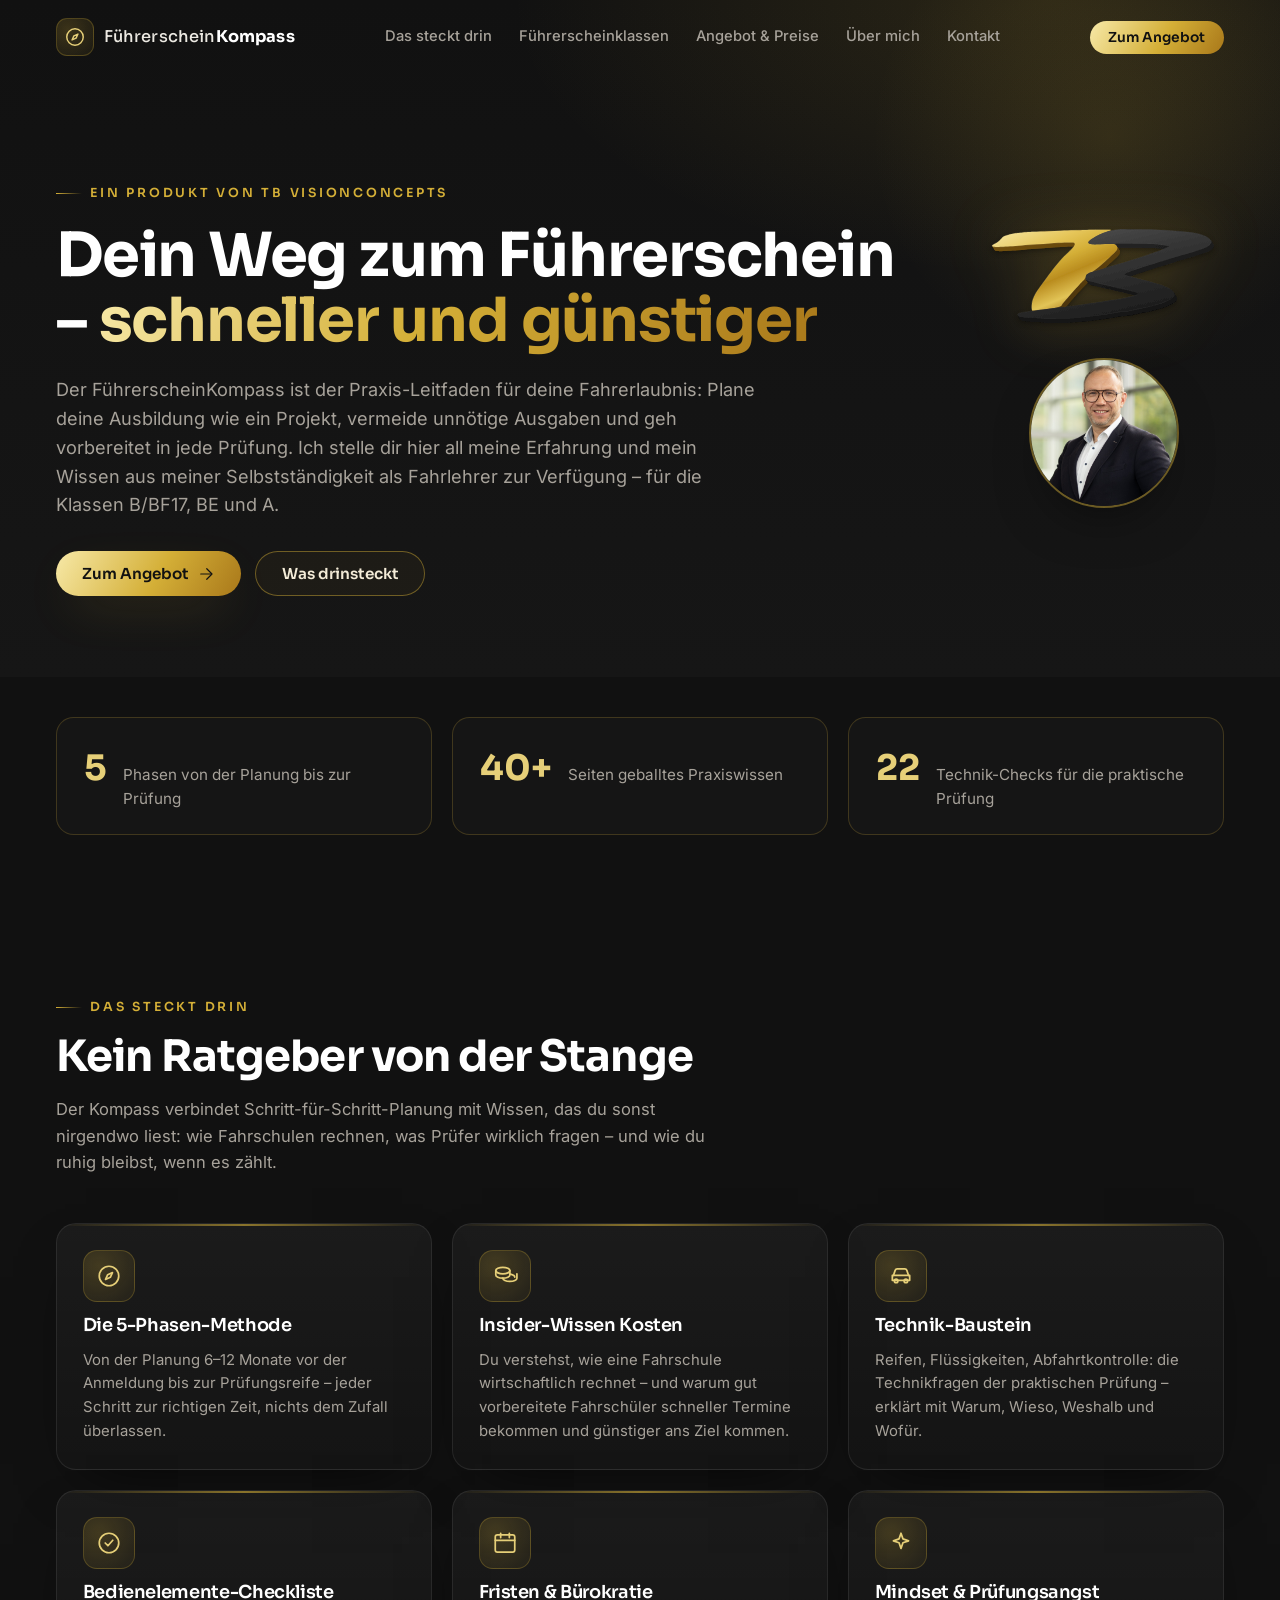
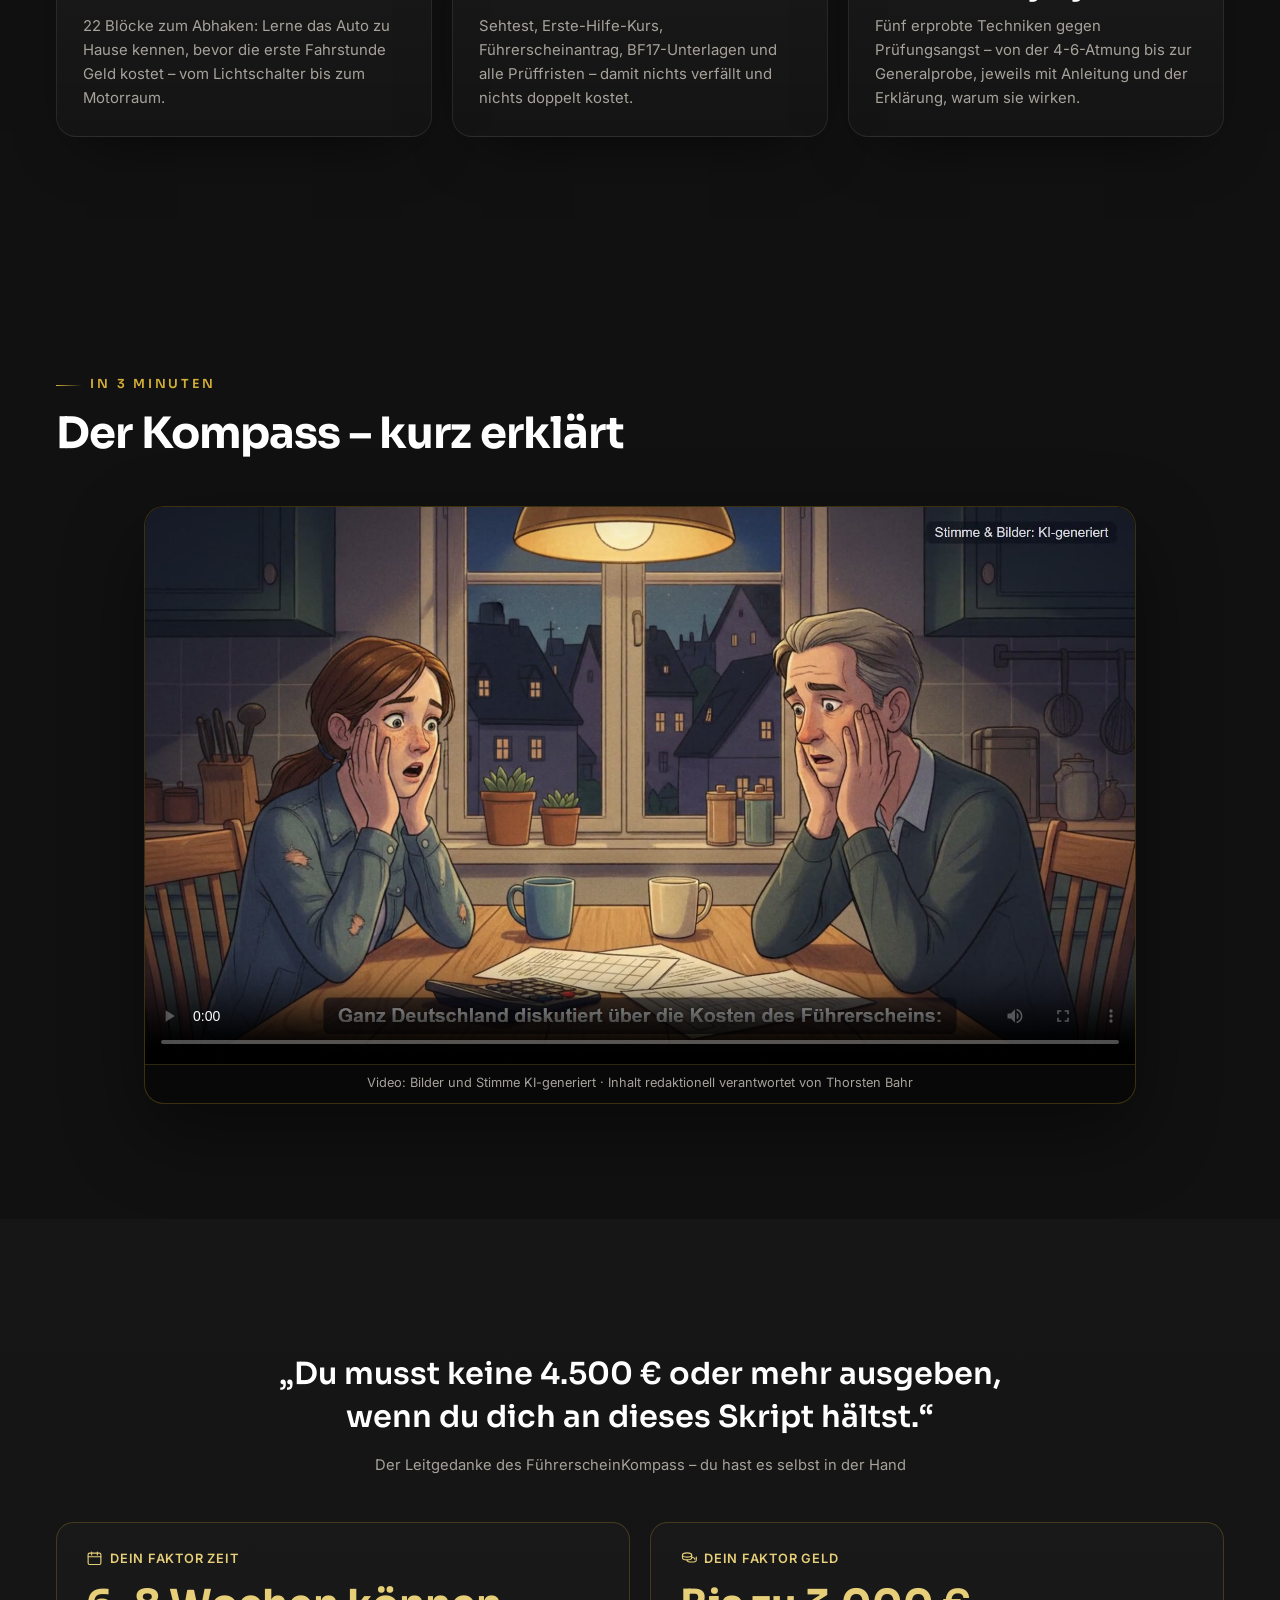
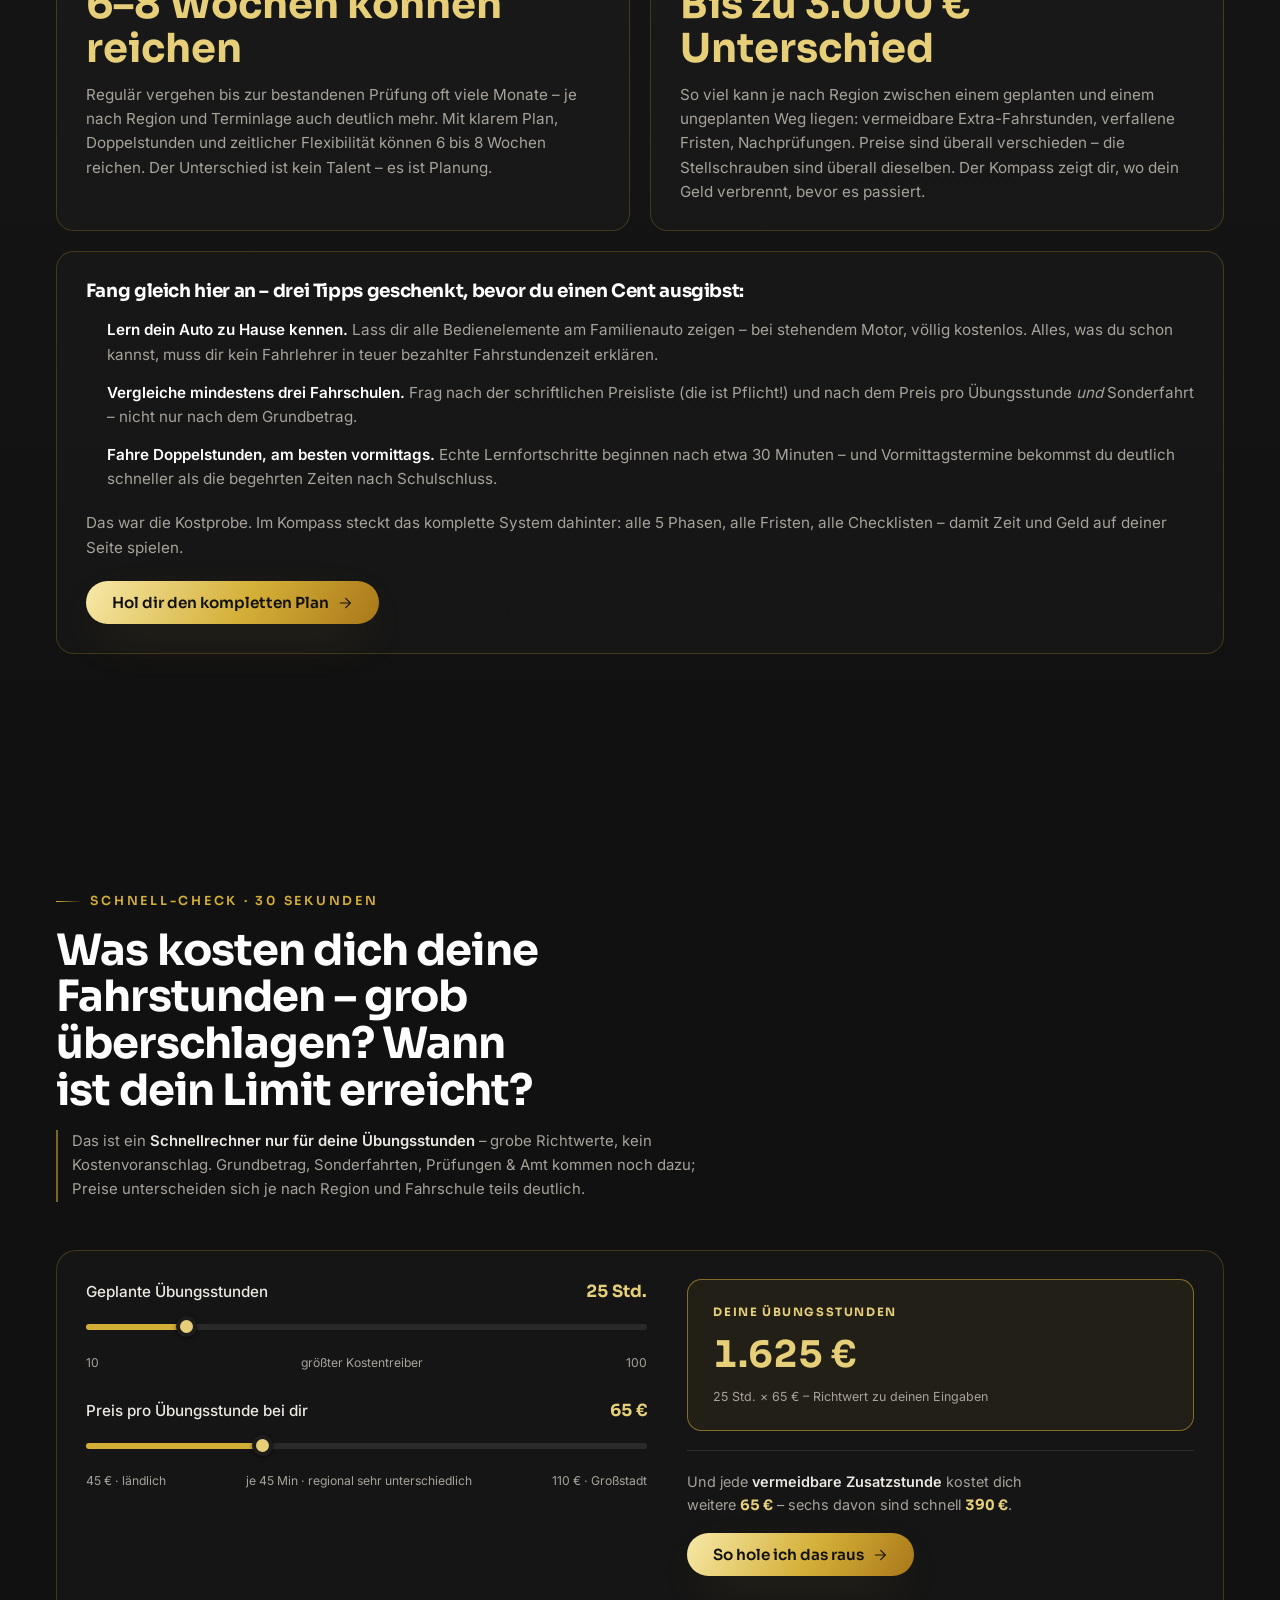
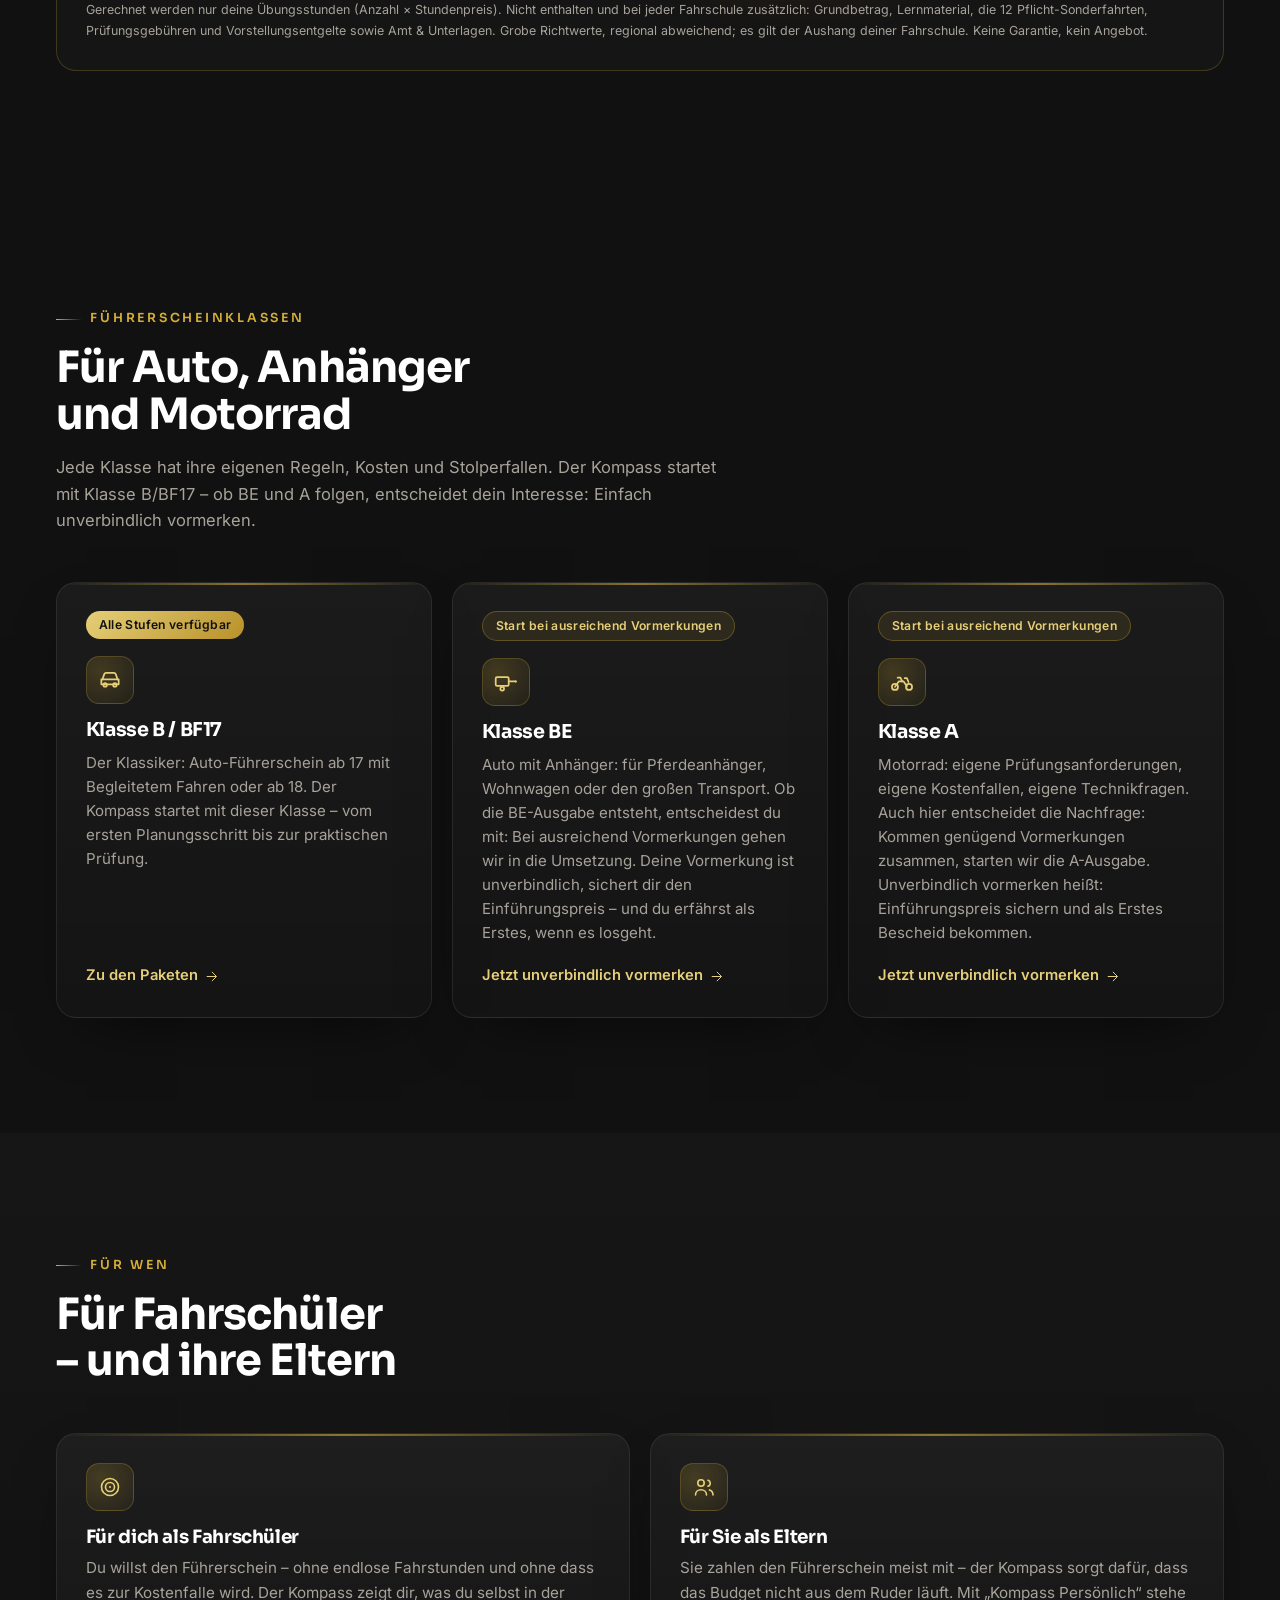
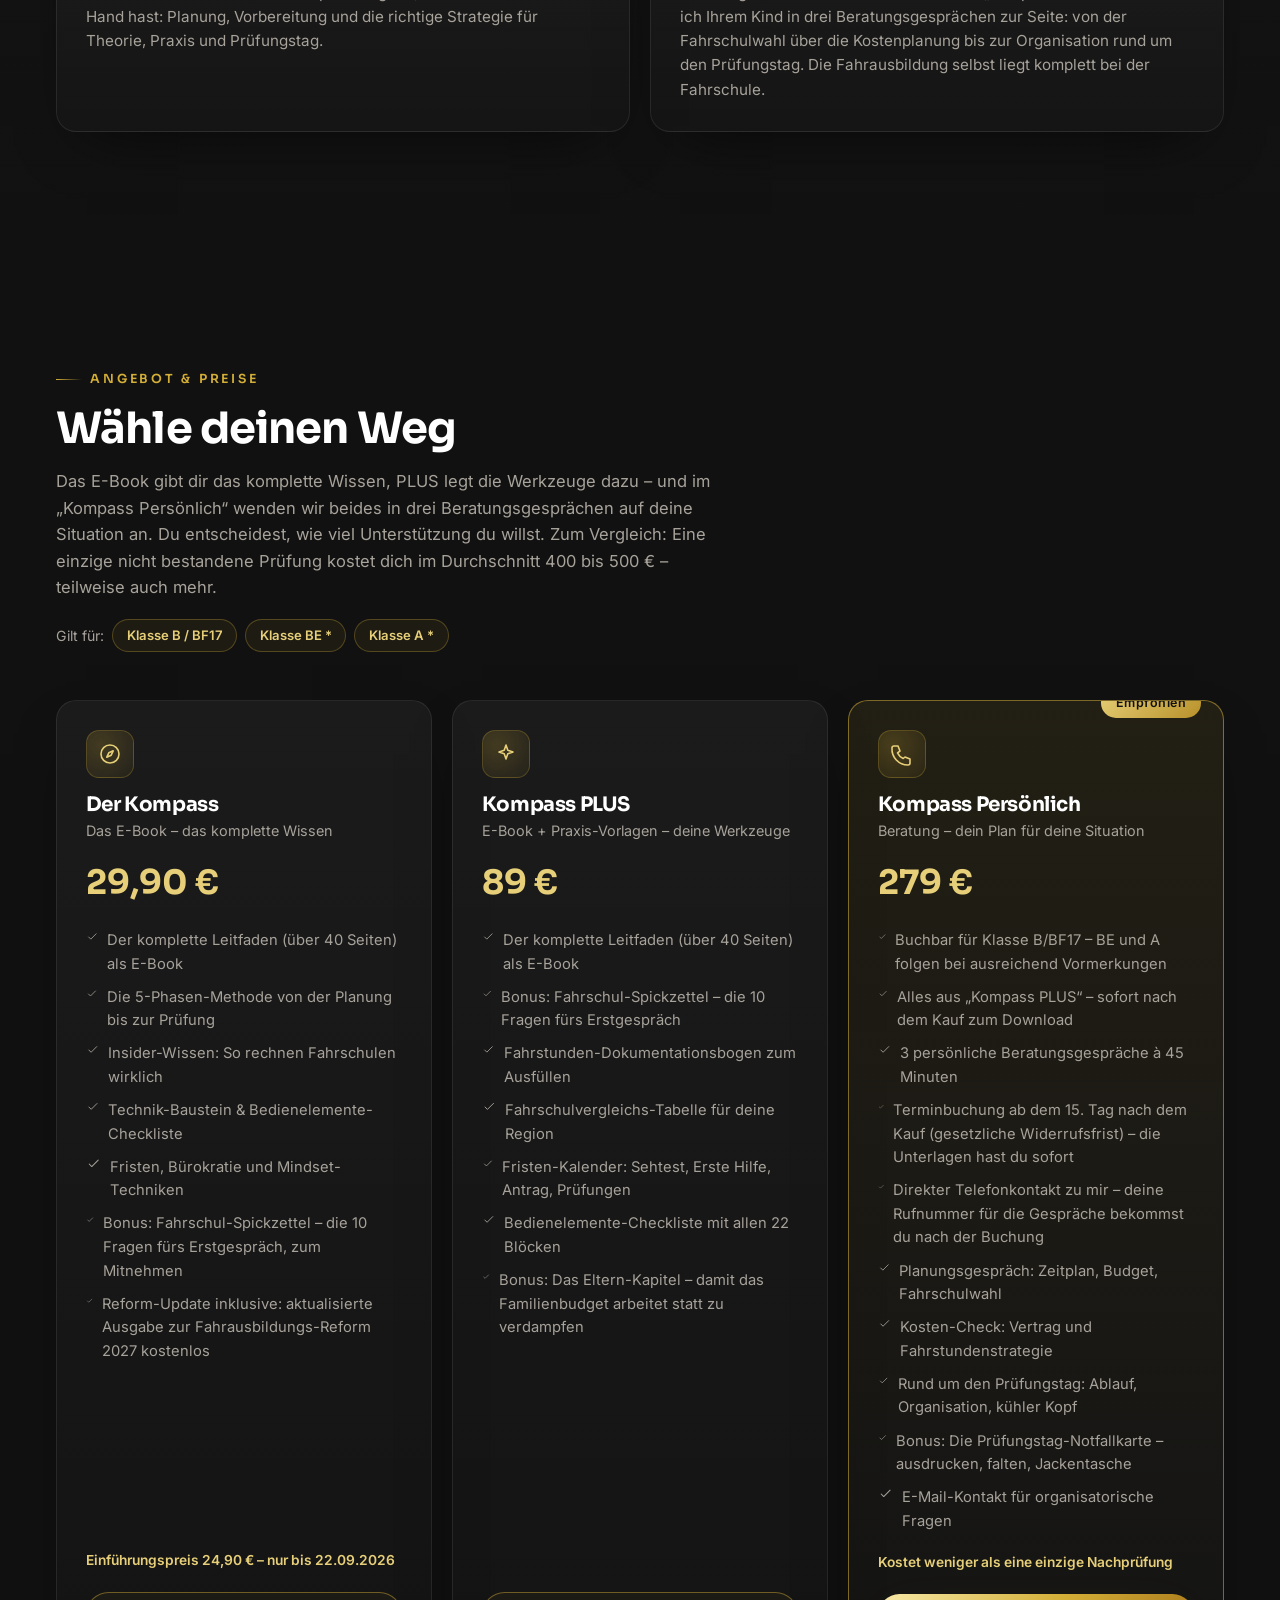
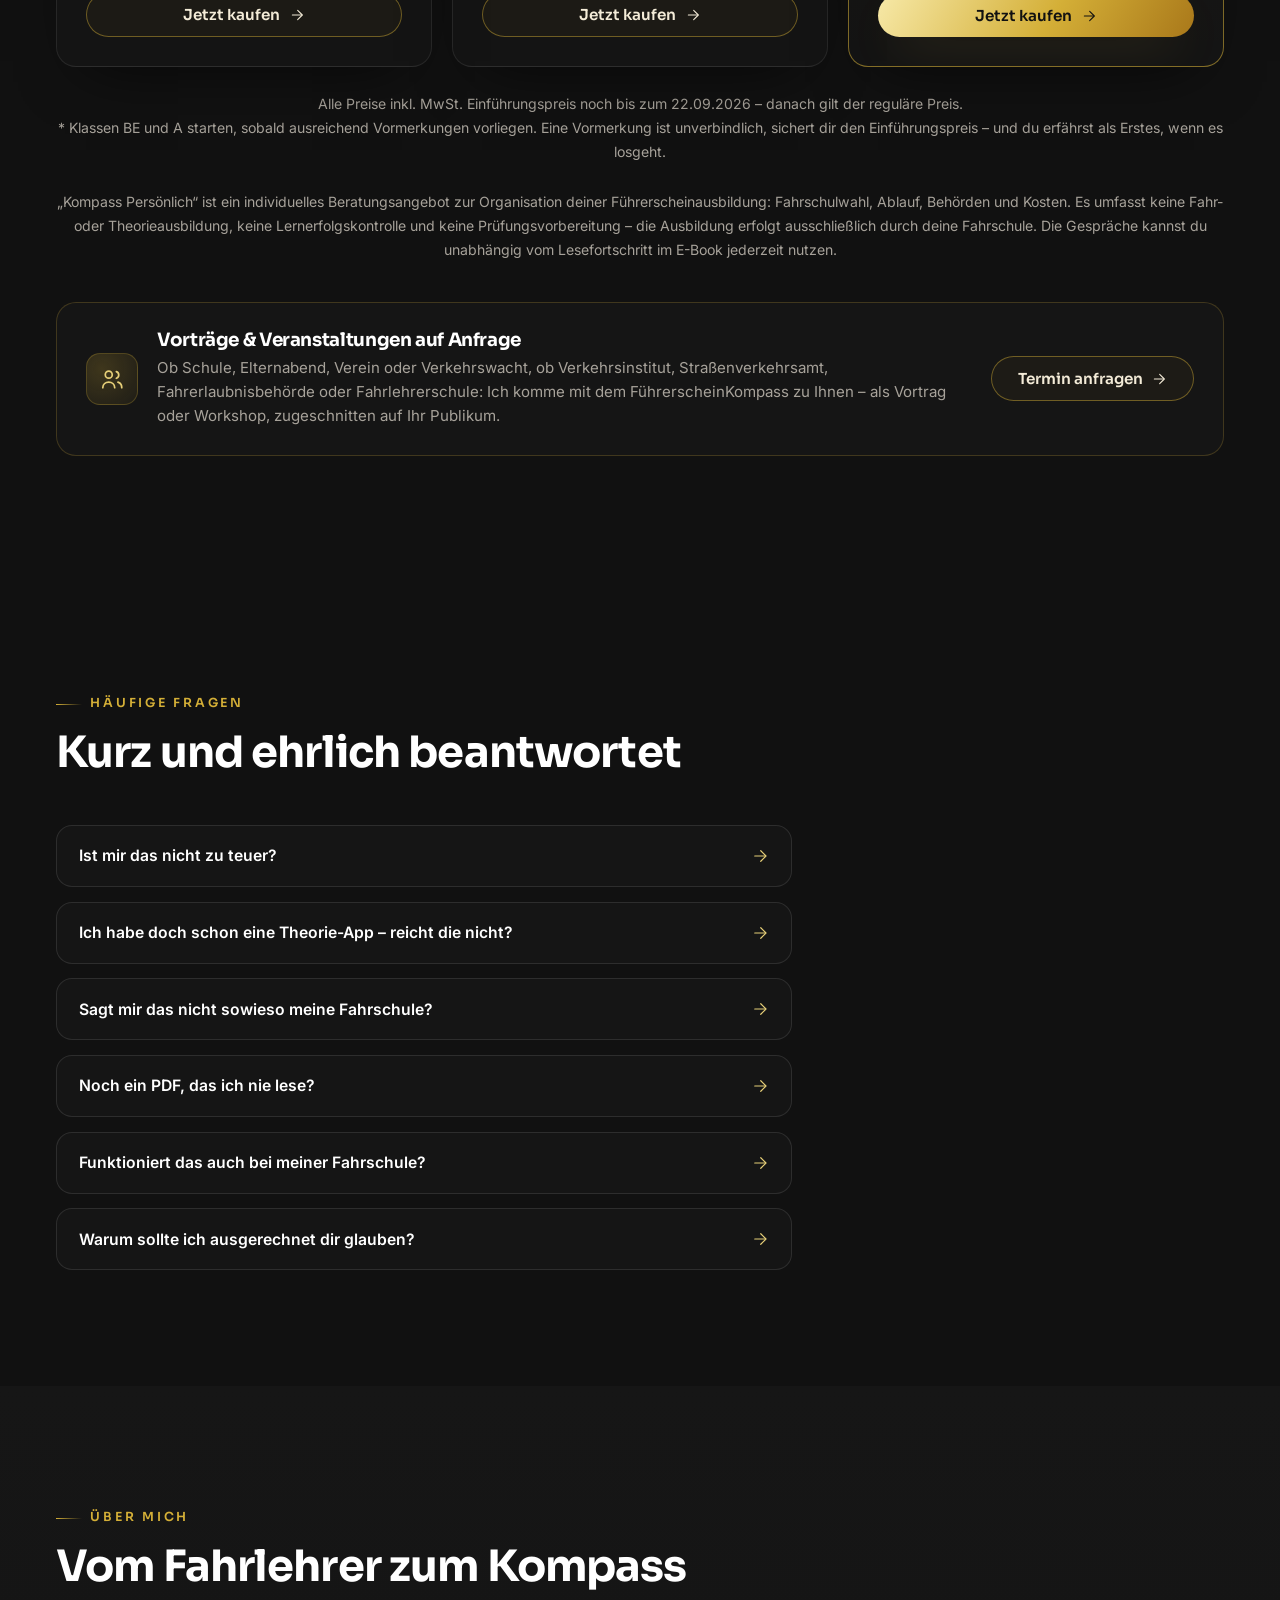
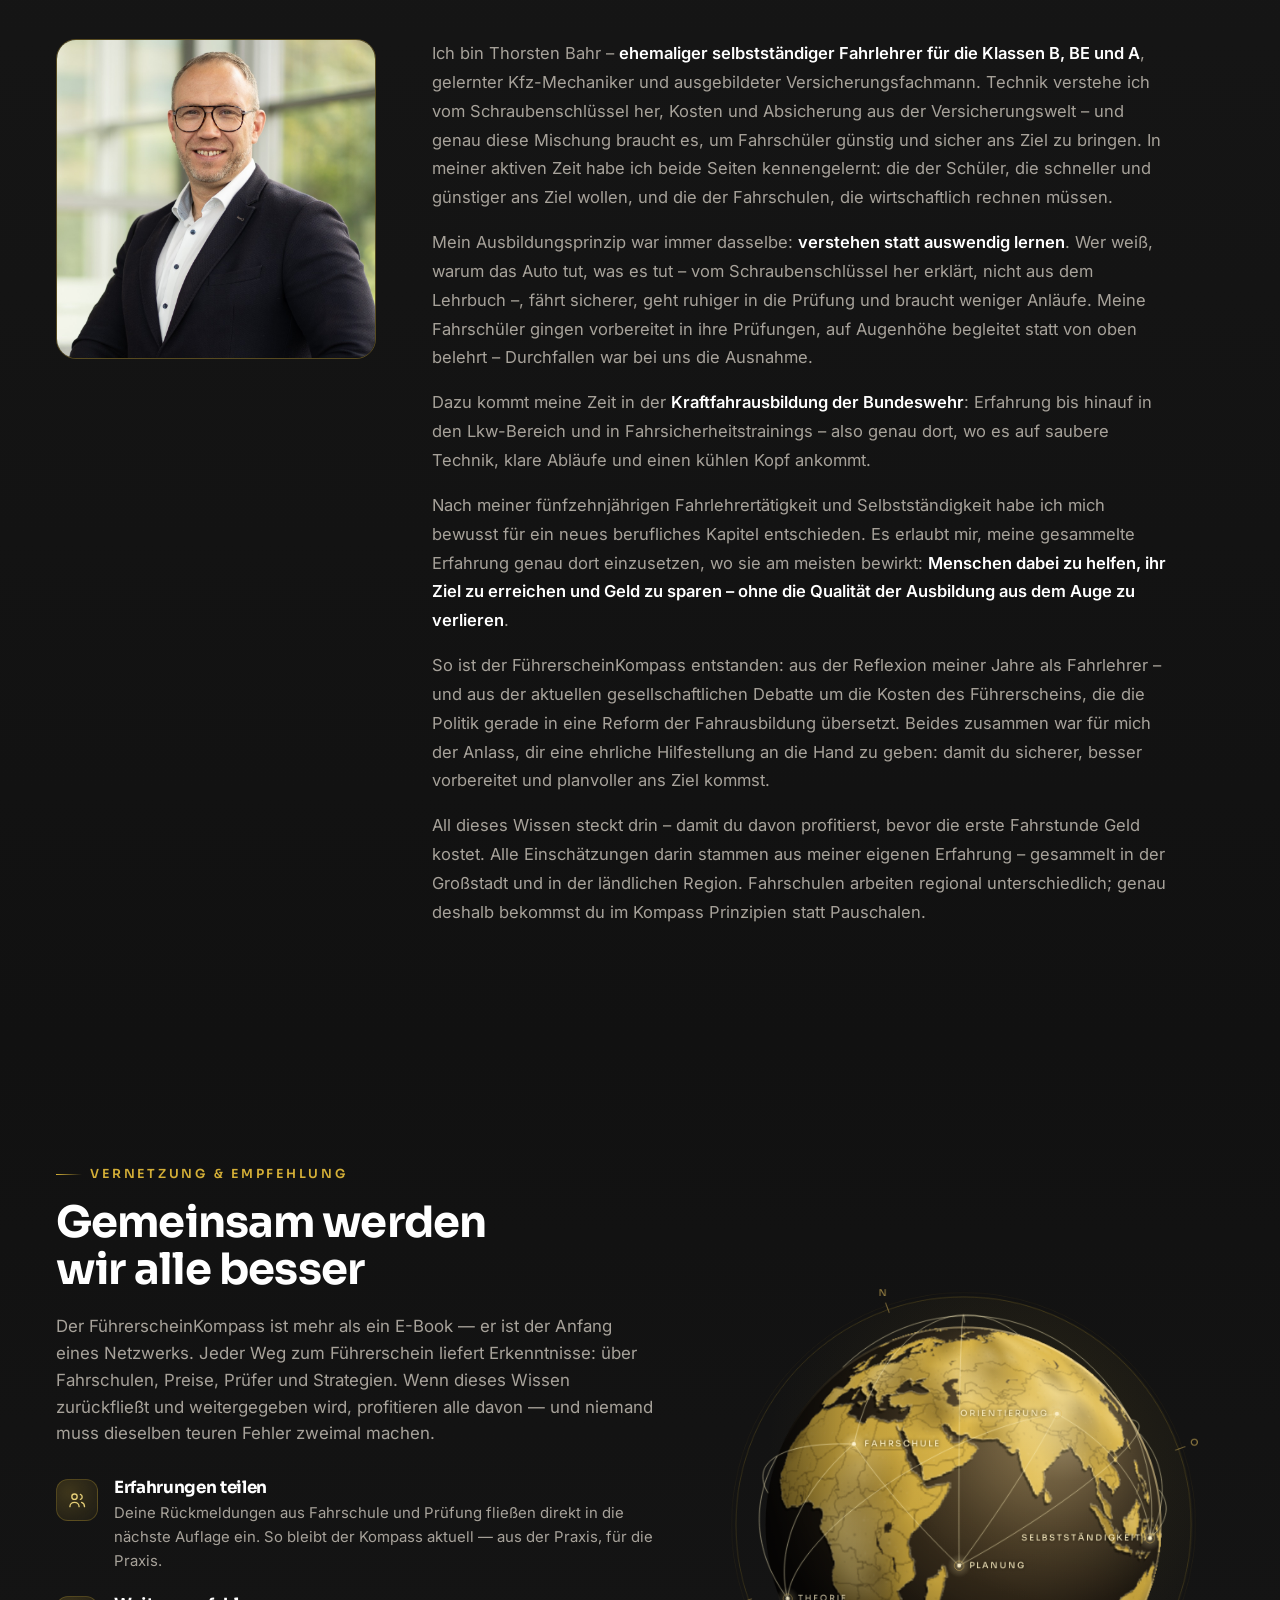
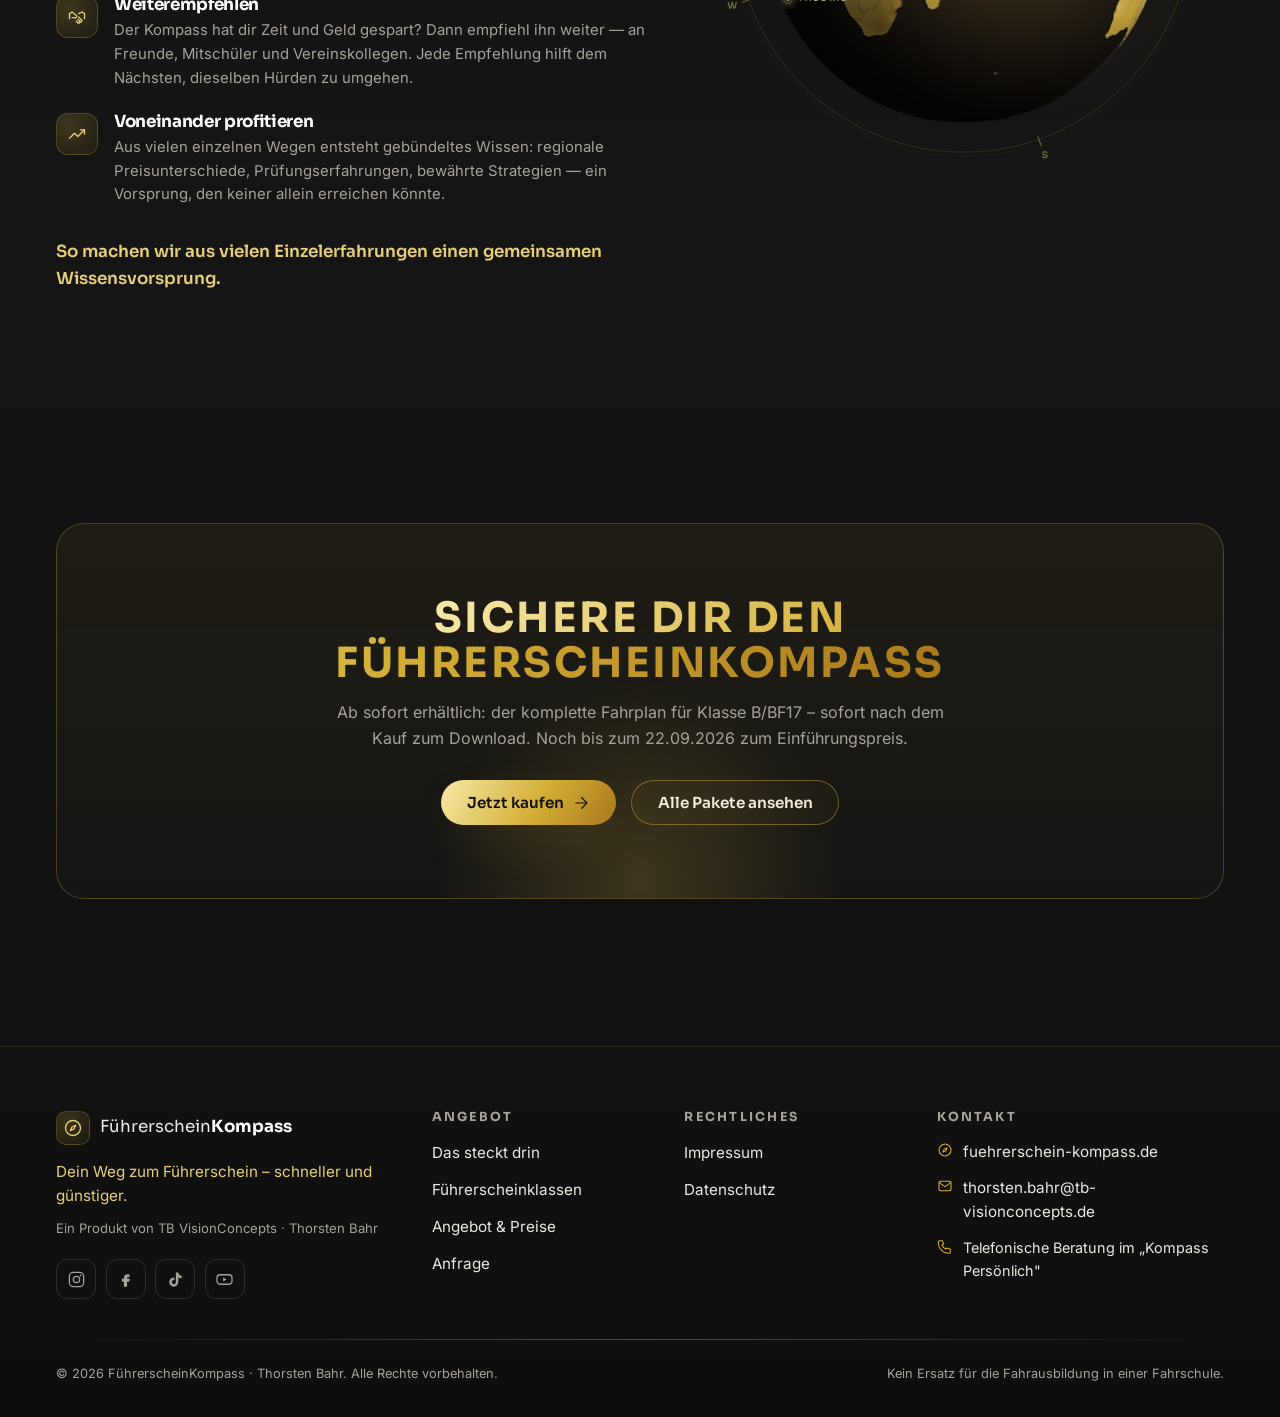
==== commit fcdf72f8: "Website-Stand 2026-09-08 12:25: Foto im Hero unter dem TB-Logo Co-Authored-By: Claude Sonnet 5 <nore" ====
--- a/index.html
+++ b/index.html
@@ -1,5 +1,5 @@
-<!DOCTYPE html><html lang="de" data-astro-cid-z4jru4n3><head><meta charset="utf-8"><meta name="viewport" content="width=device-width, initial-scale=1"><title>Dein Führerschein – schneller &amp; günstiger · FührerscheinKompass</title><meta name="description" content="Der Praxis-Leitfaden für die Klassen B/BF17, BE und A: Ausbildung wie ein Projekt planen, unnötige Kosten vermeiden, vorbereitet in jede Prüfung. Mit E-Book, Praxis-Vorlagen und persönlicher Beratung."><link rel="canonical" href="https://fuehrerschein-kompass.de/"><link rel="icon" type="image/svg+xml" href="/favicon.svg"><meta name="theme-color" content="#111111"><meta property="og:type" content="website"><meta property="og:site_name" content="FührerscheinKompass"><meta property="og:title" content="Dein Führerschein – schneller &amp; günstiger · FührerscheinKompass"><meta property="og:description" content="Der Praxis-Leitfaden für die Klassen B/BF17, BE und A: Ausbildung wie ein Projekt planen, unnötige Kosten vermeiden, vorbereitet in jede Prüfung. Mit E-Book, Praxis-Vorlagen und persönlicher Beratung."><meta property="og:url" content="https://fuehrerschein-kompass.de/"><meta property="og:locale" content="de_DE"><meta name="twitter:card" content="summary"><meta name="twitter:title" content="Dein Führerschein – schneller &amp; günstiger · FührerscheinKompass"><meta name="twitter:description" content="Der Praxis-Leitfaden für die Klassen B/BF17, BE und A: Ausbildung wie ein Projekt planen, unnötige Kosten vermeiden, vorbereitet in jede Prüfung. Mit E-Book, Praxis-Vorlagen und persönlicher Beratung."><script type="application/ld+json">{"@context":"https://schema.org","@type":"Product","name":"FührerscheinKompass","description":"Der Praxis-Leitfaden für die Klassen B/BF17, BE und A: Ausbildung wie ein Projekt planen, unnötige Kosten vermeiden, vorbereitet in jede Prüfung. Mit E-Book, Praxis-Vorlagen und persönlicher Beratung.","url":"https://fuehrerschein-kompass.de/","brand":{"@type":"Brand","name":"TB VisionConcepts"},"author":{"@type":"Person","name":"Thorsten Bahr"}}</script><link rel="stylesheet" href="/_astro/BaseLayout.BC8Q4wb1.css"><style>.page-hero[data-astro-cid-75ysl5lo]{background:radial-gradient(900px 460px at 82% 0%, #d4af3721, transparent 60%), linear-gradient(180deg, var(--color-ink-900), var(--color-ink-850));padding-top:9rem;padding-bottom:3.5rem;position:relative;overflow:hidden}.page-hero-glow[data-astro-cid-75ysl5lo]{pointer-events:none;background:radial-gradient(circle,#d4af371f,#0000 62%);width:34rem;height:34rem;position:absolute;top:-20%;right:-8%}.page-hero-inner[data-astro-cid-75ysl5lo]{position:relative}.page-hero-top[data-astro-cid-75ysl5lo]{justify-content:space-between;align-items:center;gap:2.5rem;display:flex}.page-hero-title[data-astro-cid-75ysl5lo]{max-width:20ch;margin-top:1.2rem;font-size:clamp(2.3rem,5.5vw,3.8rem)}.page-hero-logo[data-astro-cid-75ysl5lo]{filter:drop-shadow(0 0 28px #d4af3738);flex-shrink:0;width:clamp(160px,20vw,240px);height:auto;display:none}@media (width>=760px){.page-hero-logo[data-astro-cid-75ysl5lo]{display:block}}.page-hero-lead[data-astro-cid-75ysl5lo]{color:var(--color-mute);max-width:44rem;margin-top:1.3rem;font-size:1.13rem}.page-hero[data-astro-cid-75ysl5lo] .page-hero-actions{flex-wrap:wrap;gap:.9rem;margin-top:2rem;display:flex}@media (width>=900px){.page-hero[data-astro-cid-75ysl5lo]{padding-top:11rem;padding-bottom:5rem}}
-</style><link rel="stylesheet" href="/_astro/index.DA9RxLvl.css"></head><body data-astro-cid-z4jru4n3><a href="#main" class="skip-link" data-astro-cid-z4jru4n3>Zum Inhalt springen</a><header id="site-header" class="site-header" data-state="top" data-astro-cid-fzpbxy5g><div class="container-tb header-inner" data-astro-cid-fzpbxy5g><a href="/" class="brand" aria-label="FührerscheinKompass – Start" data-astro-cid-fzpbxy5g><span class="brand-icon" data-astro-cid-fzpbxy5g><svg xmlns="http://www.w3.org/2000/svg" width="22" height="22" viewBox="0 0 24 24" fill="none" stroke="currentColor" stroke-width="1.6" stroke-linecap="round" stroke-linejoin="round" class aria-hidden="true"><circle cx="12" cy="12" r="9"/><path d="m15.2 8.8-2 4.4-4.4 2 2-4.4z"/></svg></span><span class="brand-name" data-astro-cid-fzpbxy5g>Führerschein<strong data-astro-cid-fzpbxy5g>Kompass</strong></span></a><nav class="nav-desktop" aria-label="Hauptnavigation" data-astro-cid-fzpbxy5g><a href="/#inhalt" class="nav-link" data-astro-cid-fzpbxy5g>Das steckt drin</a><a href="/#klassen" class="nav-link" data-astro-cid-fzpbxy5g>Führerscheinklassen</a><a href="/#angebot" class="nav-link" data-astro-cid-fzpbxy5g>Angebot &amp; Preise</a><a href="/#ueber-mich" class="nav-link" data-astro-cid-fzpbxy5g>Über mich</a><a href="/anfrage" class="nav-link" data-astro-cid-fzpbxy5g>Kontakt</a></nav><div class="header-actions" data-astro-cid-fzpbxy5g><a href="/#angebot" class="btn btn-primary btn-cta" data-astro-cid-fzpbxy5g>Zum Angebot</a><button id="menu-toggle" class="menu-toggle" aria-label="Menü öffnen" aria-expanded="false" aria-controls="mobile-menu" data-astro-cid-fzpbxy5g><svg xmlns="http://www.w3.org/2000/svg" width="24" height="24" viewBox="0 0 24 24" fill="none" stroke="currentColor" stroke-width="1.6" stroke-linecap="round" stroke-linejoin="round" class aria-hidden="true"><path d="M4 7h16M4 12h16M4 17h16"/></svg></button></div></div><div id="mobile-menu" class="mobile-menu" hidden data-astro-cid-fzpbxy5g><nav aria-label="Mobile Navigation" data-astro-cid-fzpbxy5g><a href="/#inhalt" class="mobile-link" data-astro-cid-fzpbxy5g>Das steckt drin</a><a href="/#klassen" class="mobile-link" data-astro-cid-fzpbxy5g>Führerscheinklassen</a><a href="/#angebot" class="mobile-link" data-astro-cid-fzpbxy5g>Angebot &amp; Preise</a><a href="/#ueber-mich" class="mobile-link" data-astro-cid-fzpbxy5g>Über mich</a><a href="/anfrage" class="mobile-link" data-astro-cid-fzpbxy5g>Kontakt</a></nav></div></header><script type="module">var e=document.getElementById(`site-header`),t=()=>{e&&(e.dataset.state=window.scrollY>24?`scrolled`:`top`)};t(),window.addEventListener(`scroll`,t,{passive:!0});var n=document.getElementById(`menu-toggle`),r=document.getElementById(`mobile-menu`),i=()=>{r?.setAttribute(`hidden`,``),n?.setAttribute(`aria-expanded`,`false`),n?.setAttribute(`aria-label`,`Menü öffnen`)};n?.addEventListener(`click`,()=>{r?.hasAttribute(`hidden`)?(r?.removeAttribute(`hidden`),n.setAttribute(`aria-expanded`,`true`),n.setAttribute(`aria-label`,`Menü schließen`)):i()}),r?.querySelectorAll(`a`).forEach(e=>e.addEventListener(`click`,i));</script><main id="main" data-astro-cid-z4jru4n3><section class="page-hero" data-astro-cid-75ysl5lo><div class="page-hero-glow" aria-hidden="true" data-astro-cid-75ysl5lo></div><div class="container-tb page-hero-inner" data-astro-cid-75ysl5lo><span class="eyebrow" data-astro-cid-75ysl5lo>Ein Produkt von TB VisionConcepts</span><div class="page-hero-top" data-astro-cid-75ysl5lo><h1 class="page-hero-title" data-astro-cid-75ysl5lo>Dein Weg zum Führerschein – <span class="text-gold-gradient">schneller und günstiger</span></h1><img class="page-hero-logo" src="/logos/visionconcepts-3d-gold-t-anthrazit-b.svg" alt="TB VisionConcepts" width="240" height="114" loading="eager" data-astro-cid-75ysl5lo></div><p class="page-hero-lead" data-astro-cid-75ysl5lo>Der FührerscheinKompass ist der Praxis-Leitfaden für deine Fahrerlaubnis: Plane deine Ausbildung wie ein Projekt, vermeide unnötige Ausgaben und geh vorbereitet in jede Prüfung. Ich stelle dir hier all meine Erfahrung und mein Wissen aus meiner Selbstständigkeit als Fahrlehrer zur Verfügung – für die Klassen B/BF17, BE und A.</p><div class="page-hero-actions" data-astro-cid-lcdefpme><a class="btn btn-primary" href="#angebot" data-astro-cid-lcdefpme>Zum Angebot <svg xmlns="http://www.w3.org/2000/svg" width="18" height="18" viewBox="0 0 24 24" fill="none" stroke="currentColor" stroke-width="1.6" stroke-linecap="round" stroke-linejoin="round" class aria-hidden="true"><path d="M5 12h14"/><path d="m13 5 7 7-7 7"/></svg></a><a class="btn btn-ghost" href="#inhalt" data-astro-cid-lcdefpme>Was drinsteckt</a></div></div></section><section class="section fakten-band" data-astro-cid-lcdefpme><div class="container-tb" data-astro-cid-lcdefpme><div class="fakten-grid" data-astro-cid-lcdefpme><div class="fakt reveal" data-astro-cid-lcdefpme><span class="fakt-zahl" data-astro-cid-lcdefpme>5</span><span class="fakt-text" data-astro-cid-lcdefpme>Phasen von der Planung bis zur Prüfung</span></div><div class="fakt reveal" data-astro-cid-lcdefpme><span class="fakt-zahl" data-astro-cid-lcdefpme>40+</span><span class="fakt-text" data-astro-cid-lcdefpme>Seiten geballtes Praxiswissen</span></div><div class="fakt reveal" data-astro-cid-lcdefpme><span class="fakt-zahl" data-astro-cid-lcdefpme>22</span><span class="fakt-text" data-astro-cid-lcdefpme>Technik-Checks für die praktische Prüfung</span></div></div></div></section><section class="section" id="inhalt" data-astro-cid-lcdefpme><div class="container-tb" data-astro-cid-lcdefpme><header class="section-head reveal" data-astro-cid-lcdefpme><span class="eyebrow" data-astro-cid-lcdefpme>Das steckt drin</span><h2 data-astro-cid-lcdefpme>Kein Ratgeber von der Stange</h2><p class="section-intro" data-astro-cid-lcdefpme>Der Kompass verbindet Schritt-für-Schritt-Planung mit Wissen, das du sonst nirgendwo liest: wie Fahrschulen rechnen, was Prüfer wirklich fragen – und wie du ruhig bleibst, wenn es zählt.</p></header><div class="kapitel-grid" data-astro-cid-lcdefpme><div class="card card-topline service-card reveal" data-astro-cid-3vpt37q6="true"><span class="service-icon" data-astro-cid-3vpt37q6><svg xmlns="http://www.w3.org/2000/svg" width="26" height="26" viewBox="0 0 24 24" fill="none" stroke="currentColor" stroke-width="1.6" stroke-linecap="round" stroke-linejoin="round" class aria-hidden="true"><circle cx="12" cy="12" r="9"/><path d="m15.2 8.8-2 4.4-4.4 2 2-4.4z"/></svg></span><h3 class="service-title" data-astro-cid-3vpt37q6>Die 5-Phasen-Methode</h3><p class="service-text" data-astro-cid-3vpt37q6>Von der Planung 6–12 Monate vor der Anmeldung bis zur Prüfungsreife – jeder Schritt zur richtigen Zeit, nichts dem Zufall überlassen.</p></div><div class="card card-topline service-card reveal" data-astro-cid-3vpt37q6="true"><span class="service-icon" data-astro-cid-3vpt37q6><svg xmlns="http://www.w3.org/2000/svg" width="26" height="26" viewBox="0 0 24 24" fill="none" stroke="currentColor" stroke-width="1.6" stroke-linecap="round" stroke-linejoin="round" class aria-hidden="true"><ellipse cx="10" cy="7" rx="6.5" ry="3"/><path d="M3.5 7v4c0 1.6 2.9 3 6.5 3s6.5-1.4 6.5-3V7"/><path d="M10 14c0 1.6 2.9 3 6.5 3s6.5-1.4 6.5-3v-4"/><path d="M17 10.2c2.4.5 4 1.6 4 2.8"/></svg></span><h3 class="service-title" data-astro-cid-3vpt37q6>Insider-Wissen Kosten</h3><p class="service-text" data-astro-cid-3vpt37q6>Du verstehst, wie eine Fahrschule wirtschaftlich rechnet – und warum gut vorbereitete Fahrschüler schneller Termine bekommen und günstiger ans Ziel kommen.</p></div><div class="card card-topline service-card reveal" data-astro-cid-3vpt37q6="true"><span class="service-icon" data-astro-cid-3vpt37q6><svg xmlns="http://www.w3.org/2000/svg" width="26" height="26" viewBox="0 0 24 24" fill="none" stroke="currentColor" stroke-width="1.6" stroke-linecap="round" stroke-linejoin="round" class aria-hidden="true"><path d="M5 11.5 6.6 6.8A2 2 0 0 1 8.5 5.5h7a2 2 0 0 1 1.9 1.3L19 11.5"/><path d="M4 11.5h16V16H4z"/><circle cx="7.5" cy="16.5" r="1.6"/><circle cx="16.5" cy="16.5" r="1.6"/></svg></span><h3 class="service-title" data-astro-cid-3vpt37q6>Technik-Baustein</h3><p class="service-text" data-astro-cid-3vpt37q6>Reifen, Flüssigkeiten, Abfahrtkontrolle: die Technikfragen der praktischen Prüfung – erklärt mit Warum, Wieso, Weshalb und Wofür.</p></div><div class="card card-topline service-card reveal" data-astro-cid-3vpt37q6="true"><span class="service-icon" data-astro-cid-3vpt37q6><svg xmlns="http://www.w3.org/2000/svg" width="26" height="26" viewBox="0 0 24 24" fill="none" stroke="currentColor" stroke-width="1.6" stroke-linecap="round" stroke-linejoin="round" class aria-hidden="true"><circle cx="12" cy="12" r="9"/><path d="m8.5 12 2.5 2.5 4.5-5"/></svg></span><h3 class="service-title" data-astro-cid-3vpt37q6>Bedienelemente-Checkliste</h3><p class="service-text" data-astro-cid-3vpt37q6>22 Blöcke zum Abhaken: Lerne das Auto zu Hause kennen, bevor die erste Fahrstunde Geld kostet – vom Lichtschalter bis zum Motorraum.</p></div><div class="card card-topline service-card reveal" data-astro-cid-3vpt37q6="true"><span class="service-icon" data-astro-cid-3vpt37q6><svg xmlns="http://www.w3.org/2000/svg" width="26" height="26" viewBox="0 0 24 24" fill="none" stroke="currentColor" stroke-width="1.6" stroke-linecap="round" stroke-linejoin="round" class aria-hidden="true"><rect x="3" y="4.5" width="18" height="16" rx="2"/><path d="M3 9.5h18"/><path d="M8 3v4M16 3v4"/></svg></span><h3 class="service-title" data-astro-cid-3vpt37q6>Fristen &amp; Bürokratie</h3><p class="service-text" data-astro-cid-3vpt37q6>Sehtest, Erste-Hilfe-Kurs, Führerscheinantrag, BF17-Unterlagen und alle Prüffristen – damit nichts verfällt und nichts doppelt kostet.</p></div><div class="card card-topline service-card reveal" data-astro-cid-3vpt37q6="true"><span class="service-icon" data-astro-cid-3vpt37q6><svg xmlns="http://www.w3.org/2000/svg" width="26" height="26" viewBox="0 0 24 24" fill="none" stroke="currentColor" stroke-width="1.6" stroke-linecap="round" stroke-linejoin="round" class aria-hidden="true"><path d="M12 3l1.8 5.2L19 10l-5.2 1.8L12 17l-1.8-5.2L5 10l5.2-1.8z"/></svg></span><h3 class="service-title" data-astro-cid-3vpt37q6>Mindset &amp; Prüfungsangst</h3><p class="service-text" data-astro-cid-3vpt37q6>Fünf erprobte Techniken gegen Prüfungsangst – von der 4-6-Atmung bis zur Generalprobe, jeweils mit Anleitung und der Erklärung, warum sie wirken.</p></div></div></div></section><section class="section video-band" id="video" data-astro-cid-lcdefpme><div class="container-tb" data-astro-cid-lcdefpme><header class="section-head reveal" data-astro-cid-lcdefpme><span class="eyebrow" data-astro-cid-lcdefpme>In 3 Minuten</span><h2 data-astro-cid-lcdefpme>Der Kompass – kurz erklärt</h2></header><div class="video-wrap reveal" data-astro-cid-lcdefpme><video controls preload="metadata" poster="/video/erklaervideo-vorschau.jpg" data-astro-cid-lcdefpme><source src="/video/erklaervideo.mp4" type="video/mp4" data-astro-cid-lcdefpme>Dein Browser kann dieses Video nicht abspielen.</video><p class="video-ki-hinweis" data-astro-cid-lcdefpme>Video: Bilder und Stimme KI-generiert · Inhalt redaktionell verantwortet von Thorsten Bahr</p></div></div></section><section class="section zitat-band" id="leitgedanken" data-astro-cid-lcdefpme><div class="container-tb" data-astro-cid-lcdefpme><figure class="zitat reveal" data-astro-cid-lcdefpme><blockquote data-astro-cid-lcdefpme>„Du musst keine 4.500&nbsp;€ oder mehr ausgeben, wenn du dich an dieses Skript hältst.“</blockquote><figcaption data-astro-cid-lcdefpme>Der Leitgedanke des FührerscheinKompass – du hast es selbst in der Hand</figcaption></figure><div class="leitgedanken-grid" data-astro-cid-lcdefpme><div class="leitgedanke reveal" data-astro-cid-lcdefpme><span class="leitgedanke-label" data-astro-cid-lcdefpme><svg xmlns="http://www.w3.org/2000/svg" width="17" height="17" viewBox="0 0 24 24" fill="none" stroke="currentColor" stroke-width="1.6" stroke-linecap="round" stroke-linejoin="round" class aria-hidden="true"><rect x="3" y="4.5" width="18" height="16" rx="2"/><path d="M3 9.5h18"/><path d="M8 3v4M16 3v4"/></svg> Dein Faktor Zeit</span><span class="leitgedanke-zahl" data-astro-cid-lcdefpme>6–8 Wochen können reichen</span><p data-astro-cid-lcdefpme>Regulär vergehen bis zur bestandenen Prüfung oft viele Monate – je nach Region und Terminlage auch deutlich mehr. Mit klarem Plan, Doppelstunden und zeitlicher Flexibilität können 6 bis 8 Wochen reichen. Der Unterschied ist kein Talent – es ist Planung.</p></div><div class="leitgedanke reveal" data-astro-cid-lcdefpme><span class="leitgedanke-label" data-astro-cid-lcdefpme><svg xmlns="http://www.w3.org/2000/svg" width="17" height="17" viewBox="0 0 24 24" fill="none" stroke="currentColor" stroke-width="1.6" stroke-linecap="round" stroke-linejoin="round" class aria-hidden="true"><ellipse cx="10" cy="7" rx="6.5" ry="3"/><path d="M3.5 7v4c0 1.6 2.9 3 6.5 3s6.5-1.4 6.5-3V7"/><path d="M10 14c0 1.6 2.9 3 6.5 3s6.5-1.4 6.5-3v-4"/><path d="M17 10.2c2.4.5 4 1.6 4 2.8"/></svg> Dein Faktor Geld</span><span class="leitgedanke-zahl" data-astro-cid-lcdefpme>Bis zu 3.000&nbsp;€ Unterschied</span><p data-astro-cid-lcdefpme>So viel kann je nach Region zwischen einem geplanten und einem ungeplanten Weg liegen: vermeidbare Extra-Fahrstunden, verfallene Fristen, Nachprüfungen. Preise sind überall verschieden – die Stellschrauben sind überall dieselben. Der Kompass zeigt dir, wo dein Geld verbrennt, bevor es passiert.</p></div></div><div class="leitgedanke-geben reveal" data-astro-cid-lcdefpme><h3 data-astro-cid-lcdefpme>Fang gleich hier an – drei Tipps geschenkt, bevor du einen Cent ausgibst:</h3><ol class="geben-liste" data-astro-cid-lcdefpme><li data-astro-cid-lcdefpme><strong data-astro-cid-lcdefpme>Lern dein Auto zu Hause kennen.</strong> Lass dir alle Bedienelemente am Familienauto zeigen – bei stehendem Motor, völlig kostenlos. Alles, was du schon kannst, muss dir kein Fahrlehrer in teuer bezahlter Fahrstundenzeit erklären.</li><li data-astro-cid-lcdefpme><strong data-astro-cid-lcdefpme>Vergleiche mindestens drei Fahrschulen.</strong> Frag nach der schriftlichen Preisliste (die ist Pflicht!) und nach dem Preis pro Übungsstunde <em data-astro-cid-lcdefpme>und</em> Sonderfahrt – nicht nur nach dem Grundbetrag.</li><li data-astro-cid-lcdefpme><strong data-astro-cid-lcdefpme>Fahre Doppelstunden, am besten vormittags.</strong> Echte Lernfortschritte beginnen nach etwa 30 Minuten – und Vormittagstermine bekommst du deutlich schneller als die begehrten Zeiten nach Schulschluss.</li></ol><p class="geben-schluss" data-astro-cid-lcdefpme>Das war die Kostprobe. Im Kompass steckt das komplette System dahinter: alle 5 Phasen, alle Fristen, alle Checklisten – damit Zeit und Geld auf deiner Seite spielen.</p><a class="btn btn-primary" href="#angebot" data-astro-cid-lcdefpme>Hol dir den kompletten Plan <svg xmlns="http://www.w3.org/2000/svg" width="16" height="16" viewBox="0 0 24 24" fill="none" stroke="currentColor" stroke-width="1.6" stroke-linecap="round" stroke-linejoin="round" class aria-hidden="true"><path d="M5 12h14"/><path d="m13 5 7 7-7 7"/></svg></a></div></div></section><section class="section" id="kosten-check" data-astro-cid-lcdefpme><div class="container-tb" data-astro-cid-lcdefpme><header class="section-head reveal" data-astro-cid-lcdefpme><span class="eyebrow" data-astro-cid-lcdefpme>Schnell-Check · 30 Sekunden</span><h2 data-astro-cid-lcdefpme>Was kosten dich deine Fahrstunden – grob überschlagen? Wann ist dein Limit erreicht?</h2><p class="qc-hinweis" data-astro-cid-lcdefpme>Das ist ein <strong data-astro-cid-lcdefpme>Schnellrechner nur für deine Übungsstunden</strong> – grobe Richtwerte, kein Kostenvoranschlag. Grundbetrag, Sonderfahrten, Prüfungen &amp; Amt kommen noch dazu; Preise unterscheiden sich je nach Region und Fahrschule teils deutlich.</p></header><div class="qc-card reveal" data-astro-cid-lcdefpme><div class="qc-grid" data-astro-cid-lcdefpme><div class="qc-regler" data-astro-cid-lcdefpme><div class="qc-field" data-astro-cid-lcdefpme><div class="qc-field-head" data-astro-cid-lcdefpme><label for="qcHours" data-astro-cid-lcdefpme>Geplante Übungsstunden</label><output id="qcHoursOut" data-astro-cid-lcdefpme>25&nbsp;Std.</output></div><input type="range" id="qcHours" min="10" max="100" step="1" value="25" data-astro-cid-lcdefpme><div class="qc-skala" data-astro-cid-lcdefpme><span data-astro-cid-lcdefpme>10</span><span data-astro-cid-lcdefpme>größter Kostentreiber</span><span data-astro-cid-lcdefpme>100</span></div></div><div class="qc-field" data-astro-cid-lcdefpme><div class="qc-field-head" data-astro-cid-lcdefpme><label for="qcPrice" data-astro-cid-lcdefpme>Preis pro Übungsstunde bei dir</label><output id="qcPriceOut" data-astro-cid-lcdefpme>65&nbsp;€</output></div><input type="range" id="qcPrice" min="45" max="110" step="1" value="65" data-astro-cid-lcdefpme><div class="qc-skala" data-astro-cid-lcdefpme><span data-astro-cid-lcdefpme>45&nbsp;€ · ländlich</span><span data-astro-cid-lcdefpme>je 45&nbsp;Min · regional sehr unterschiedlich</span><span data-astro-cid-lcdefpme>110&nbsp;€ · Großstadt</span></div></div></div><div class="qc-ergebnis" data-astro-cid-lcdefpme><div class="qc-tile qc-tile-hot qc-tile-gross" data-astro-cid-lcdefpme><span class="qc-tile-label" data-astro-cid-lcdefpme>Deine Übungsstunden</span><span class="qc-tile-wert" id="qcSumme" data-astro-cid-lcdefpme>–</span><span class="qc-tile-sub" id="qcFormel" data-astro-cid-lcdefpme>–</span></div><div class="qc-zusatz" data-astro-cid-lcdefpme><p class="qc-zusatz-text" data-astro-cid-lcdefpme>Und jede <strong data-astro-cid-lcdefpme>vermeidbare Zusatzstunde</strong> kostet dich weitere <strong class="qc-zusatz-zahl" id="qcStunde" data-astro-cid-lcdefpme>–</strong> – sechs davon sind schnell <strong class="qc-zusatz-zahl" id="qcSechs" data-astro-cid-lcdefpme>–</strong>.</p><a class="btn btn-primary" href="#angebot" data-astro-cid-lcdefpme>So hole ich das raus <svg xmlns="http://www.w3.org/2000/svg" width="16" height="16" viewBox="0 0 24 24" fill="none" stroke="currentColor" stroke-width="1.6" stroke-linecap="round" stroke-linejoin="round" class aria-hidden="true"><path d="M5 12h14"/><path d="m13 5 7 7-7 7"/></svg></a></div></div></div><p class="qc-fine" data-astro-cid-lcdefpme>Gerechnet werden nur deine Übungsstunden (Anzahl × Stundenpreis). Nicht enthalten und bei jeder Fahrschule zusätzlich: Grundbetrag, Lernmaterial, die 12 Pflicht-Sonderfahrten, Prüfungsgebühren und Vorstellungsentgelte sowie Amt &amp; Unterlagen. Grobe Richtwerte, regional abweichend; es gilt der Aushang deiner Fahrschule. Keine Garantie, kein Angebot.</p></div></div></section><script>
+<!DOCTYPE html><html lang="de" data-astro-cid-z4jru4n3><head><meta charset="utf-8"><meta name="viewport" content="width=device-width, initial-scale=1"><title>Dein Führerschein – schneller &amp; günstiger · FührerscheinKompass</title><meta name="description" content="Der Praxis-Leitfaden für die Klassen B/BF17, BE und A: Ausbildung wie ein Projekt planen, unnötige Kosten vermeiden, vorbereitet in jede Prüfung. Mit E-Book, Praxis-Vorlagen und persönlicher Beratung."><link rel="canonical" href="https://fuehrerschein-kompass.de/"><link rel="icon" type="image/svg+xml" href="/favicon.svg"><meta name="theme-color" content="#111111"><meta property="og:type" content="website"><meta property="og:site_name" content="FührerscheinKompass"><meta property="og:title" content="Dein Führerschein – schneller &amp; günstiger · FührerscheinKompass"><meta property="og:description" content="Der Praxis-Leitfaden für die Klassen B/BF17, BE und A: Ausbildung wie ein Projekt planen, unnötige Kosten vermeiden, vorbereitet in jede Prüfung. Mit E-Book, Praxis-Vorlagen und persönlicher Beratung."><meta property="og:url" content="https://fuehrerschein-kompass.de/"><meta property="og:locale" content="de_DE"><meta name="twitter:card" content="summary"><meta name="twitter:title" content="Dein Führerschein – schneller &amp; günstiger · FührerscheinKompass"><meta name="twitter:description" content="Der Praxis-Leitfaden für die Klassen B/BF17, BE und A: Ausbildung wie ein Projekt planen, unnötige Kosten vermeiden, vorbereitet in jede Prüfung. Mit E-Book, Praxis-Vorlagen und persönlicher Beratung."><script type="application/ld+json">{"@context":"https://schema.org","@type":"Product","name":"FührerscheinKompass","description":"Der Praxis-Leitfaden für die Klassen B/BF17, BE und A: Ausbildung wie ein Projekt planen, unnötige Kosten vermeiden, vorbereitet in jede Prüfung. Mit E-Book, Praxis-Vorlagen und persönlicher Beratung.","url":"https://fuehrerschein-kompass.de/","brand":{"@type":"Brand","name":"TB VisionConcepts"},"author":{"@type":"Person","name":"Thorsten Bahr"}}</script><link rel="stylesheet" href="/_astro/BaseLayout.BC8Q4wb1.css"><style>.page-hero[data-astro-cid-75ysl5lo]{background:radial-gradient(900px 460px at 82% 0%, #d4af3721, transparent 60%), linear-gradient(180deg, var(--color-ink-900), var(--color-ink-850));padding-top:9rem;padding-bottom:3.5rem;position:relative;overflow:hidden}.page-hero-glow[data-astro-cid-75ysl5lo]{pointer-events:none;background:radial-gradient(circle,#d4af371f,#0000 62%);width:34rem;height:34rem;position:absolute;top:-20%;right:-8%}.page-hero-inner[data-astro-cid-75ysl5lo]{position:relative}.page-hero-top[data-astro-cid-75ysl5lo]{justify-content:space-between;align-items:center;gap:2.5rem;display:flex}.page-hero-title[data-astro-cid-75ysl5lo]{max-width:20ch;margin-top:1.2rem;font-size:clamp(2.3rem,5.5vw,3.8rem)}.page-hero-brand[data-astro-cid-75ysl5lo]{flex-shrink:0;display:none;position:relative}.page-hero-logo[data-astro-cid-75ysl5lo]{filter:drop-shadow(0 0 28px #d4af3738);width:clamp(160px,20vw,240px);height:auto;display:block}.page-hero-photo[data-astro-cid-75ysl5lo]{aspect-ratio:1;width:clamp(120px,13vw,150px);box-shadow:var(--shadow-card);border:2px solid #d4af3773;border-radius:50%;position:absolute;top:calc(100% + 1.4rem);left:50%;overflow:hidden;transform:translate(-50%)}.page-hero-photo[data-astro-cid-75ysl5lo] img[data-astro-cid-75ysl5lo]{object-fit:cover;width:100%;height:100%;display:block}@media (width>=760px){.page-hero-brand[data-astro-cid-75ysl5lo]{display:block}}.page-hero-lead[data-astro-cid-75ysl5lo]{color:var(--color-mute);max-width:44rem;margin-top:1.3rem;font-size:1.13rem}.page-hero[data-astro-cid-75ysl5lo] .page-hero-actions{flex-wrap:wrap;gap:.9rem;margin-top:2rem;display:flex}@media (width>=900px){.page-hero[data-astro-cid-75ysl5lo]{padding-top:11rem;padding-bottom:5rem}}
+</style><link rel="stylesheet" href="/_astro/index.DA9RxLvl.css"></head><body data-astro-cid-z4jru4n3><a href="#main" class="skip-link" data-astro-cid-z4jru4n3>Zum Inhalt springen</a><header id="site-header" class="site-header" data-state="top" data-astro-cid-fzpbxy5g><div class="container-tb header-inner" data-astro-cid-fzpbxy5g><a href="/" class="brand" aria-label="FührerscheinKompass – Start" data-astro-cid-fzpbxy5g><span class="brand-icon" data-astro-cid-fzpbxy5g><svg xmlns="http://www.w3.org/2000/svg" width="22" height="22" viewBox="0 0 24 24" fill="none" stroke="currentColor" stroke-width="1.6" stroke-linecap="round" stroke-linejoin="round" class aria-hidden="true"><circle cx="12" cy="12" r="9"/><path d="m15.2 8.8-2 4.4-4.4 2 2-4.4z"/></svg></span><span class="brand-name" data-astro-cid-fzpbxy5g>Führerschein<strong data-astro-cid-fzpbxy5g>Kompass</strong></span></a><nav class="nav-desktop" aria-label="Hauptnavigation" data-astro-cid-fzpbxy5g><a href="/#inhalt" class="nav-link" data-astro-cid-fzpbxy5g>Das steckt drin</a><a href="/#klassen" class="nav-link" data-astro-cid-fzpbxy5g>Führerscheinklassen</a><a href="/#angebot" class="nav-link" data-astro-cid-fzpbxy5g>Angebot &amp; Preise</a><a href="/#ueber-mich" class="nav-link" data-astro-cid-fzpbxy5g>Über mich</a><a href="/anfrage" class="nav-link" data-astro-cid-fzpbxy5g>Kontakt</a></nav><div class="header-actions" data-astro-cid-fzpbxy5g><a href="/#angebot" class="btn btn-primary btn-cta" data-astro-cid-fzpbxy5g>Zum Angebot</a><button id="menu-toggle" class="menu-toggle" aria-label="Menü öffnen" aria-expanded="false" aria-controls="mobile-menu" data-astro-cid-fzpbxy5g><svg xmlns="http://www.w3.org/2000/svg" width="24" height="24" viewBox="0 0 24 24" fill="none" stroke="currentColor" stroke-width="1.6" stroke-linecap="round" stroke-linejoin="round" class aria-hidden="true"><path d="M4 7h16M4 12h16M4 17h16"/></svg></button></div></div><div id="mobile-menu" class="mobile-menu" hidden data-astro-cid-fzpbxy5g><nav aria-label="Mobile Navigation" data-astro-cid-fzpbxy5g><a href="/#inhalt" class="mobile-link" data-astro-cid-fzpbxy5g>Das steckt drin</a><a href="/#klassen" class="mobile-link" data-astro-cid-fzpbxy5g>Führerscheinklassen</a><a href="/#angebot" class="mobile-link" data-astro-cid-fzpbxy5g>Angebot &amp; Preise</a><a href="/#ueber-mich" class="mobile-link" data-astro-cid-fzpbxy5g>Über mich</a><a href="/anfrage" class="mobile-link" data-astro-cid-fzpbxy5g>Kontakt</a></nav></div></header><script type="module">var e=document.getElementById(`site-header`),t=()=>{e&&(e.dataset.state=window.scrollY>24?`scrolled`:`top`)};t(),window.addEventListener(`scroll`,t,{passive:!0});var n=document.getElementById(`menu-toggle`),r=document.getElementById(`mobile-menu`),i=()=>{r?.setAttribute(`hidden`,``),n?.setAttribute(`aria-expanded`,`false`),n?.setAttribute(`aria-label`,`Menü öffnen`)};n?.addEventListener(`click`,()=>{r?.hasAttribute(`hidden`)?(r?.removeAttribute(`hidden`),n.setAttribute(`aria-expanded`,`true`),n.setAttribute(`aria-label`,`Menü schließen`)):i()}),r?.querySelectorAll(`a`).forEach(e=>e.addEventListener(`click`,i));</script><main id="main" data-astro-cid-z4jru4n3><section class="page-hero" data-astro-cid-75ysl5lo><div class="page-hero-glow" aria-hidden="true" data-astro-cid-75ysl5lo></div><div class="container-tb page-hero-inner" data-astro-cid-75ysl5lo><span class="eyebrow" data-astro-cid-75ysl5lo>Ein Produkt von TB VisionConcepts</span><div class="page-hero-top" data-astro-cid-75ysl5lo><h1 class="page-hero-title" data-astro-cid-75ysl5lo>Dein Weg zum Führerschein – <span class="text-gold-gradient">schneller und günstiger</span></h1><div class="page-hero-brand" data-astro-cid-75ysl5lo><img class="page-hero-logo" src="/logos/visionconcepts-3d-gold-t-anthrazit-b.svg" alt="TB VisionConcepts" width="240" height="114" loading="eager" data-astro-cid-75ysl5lo><span class="page-hero-photo" data-astro-cid-75ysl5lo><img src="/bilder/thorsten.jpg" alt="Thorsten Bahr" width="200" height="200" loading="eager" data-astro-cid-75ysl5lo></span></div></div><p class="page-hero-lead" data-astro-cid-75ysl5lo>Der FührerscheinKompass ist der Praxis-Leitfaden für deine Fahrerlaubnis: Plane deine Ausbildung wie ein Projekt, vermeide unnötige Ausgaben und geh vorbereitet in jede Prüfung. Ich stelle dir hier all meine Erfahrung und mein Wissen aus meiner Selbstständigkeit als Fahrlehrer zur Verfügung – für die Klassen B/BF17, BE und A.</p><div class="page-hero-actions" data-astro-cid-lcdefpme><a class="btn btn-primary" href="#angebot" data-astro-cid-lcdefpme>Zum Angebot <svg xmlns="http://www.w3.org/2000/svg" width="18" height="18" viewBox="0 0 24 24" fill="none" stroke="currentColor" stroke-width="1.6" stroke-linecap="round" stroke-linejoin="round" class aria-hidden="true"><path d="M5 12h14"/><path d="m13 5 7 7-7 7"/></svg></a><a class="btn btn-ghost" href="#inhalt" data-astro-cid-lcdefpme>Was drinsteckt</a></div></div></section><section class="section fakten-band" data-astro-cid-lcdefpme><div class="container-tb" data-astro-cid-lcdefpme><div class="fakten-grid" data-astro-cid-lcdefpme><div class="fakt reveal" data-astro-cid-lcdefpme><span class="fakt-zahl" data-astro-cid-lcdefpme>5</span><span class="fakt-text" data-astro-cid-lcdefpme>Phasen von der Planung bis zur Prüfung</span></div><div class="fakt reveal" data-astro-cid-lcdefpme><span class="fakt-zahl" data-astro-cid-lcdefpme>40+</span><span class="fakt-text" data-astro-cid-lcdefpme>Seiten geballtes Praxiswissen</span></div><div class="fakt reveal" data-astro-cid-lcdefpme><span class="fakt-zahl" data-astro-cid-lcdefpme>22</span><span class="fakt-text" data-astro-cid-lcdefpme>Technik-Checks für die praktische Prüfung</span></div></div></div></section><section class="section" id="inhalt" data-astro-cid-lcdefpme><div class="container-tb" data-astro-cid-lcdefpme><header class="section-head reveal" data-astro-cid-lcdefpme><span class="eyebrow" data-astro-cid-lcdefpme>Das steckt drin</span><h2 data-astro-cid-lcdefpme>Kein Ratgeber von der Stange</h2><p class="section-intro" data-astro-cid-lcdefpme>Der Kompass verbindet Schritt-für-Schritt-Planung mit Wissen, das du sonst nirgendwo liest: wie Fahrschulen rechnen, was Prüfer wirklich fragen – und wie du ruhig bleibst, wenn es zählt.</p></header><div class="kapitel-grid" data-astro-cid-lcdefpme><div class="card card-topline service-card reveal" data-astro-cid-3vpt37q6="true"><span class="service-icon" data-astro-cid-3vpt37q6><svg xmlns="http://www.w3.org/2000/svg" width="26" height="26" viewBox="0 0 24 24" fill="none" stroke="currentColor" stroke-width="1.6" stroke-linecap="round" stroke-linejoin="round" class aria-hidden="true"><circle cx="12" cy="12" r="9"/><path d="m15.2 8.8-2 4.4-4.4 2 2-4.4z"/></svg></span><h3 class="service-title" data-astro-cid-3vpt37q6>Die 5-Phasen-Methode</h3><p class="service-text" data-astro-cid-3vpt37q6>Von der Planung 6–12 Monate vor der Anmeldung bis zur Prüfungsreife – jeder Schritt zur richtigen Zeit, nichts dem Zufall überlassen.</p></div><div class="card card-topline service-card reveal" data-astro-cid-3vpt37q6="true"><span class="service-icon" data-astro-cid-3vpt37q6><svg xmlns="http://www.w3.org/2000/svg" width="26" height="26" viewBox="0 0 24 24" fill="none" stroke="currentColor" stroke-width="1.6" stroke-linecap="round" stroke-linejoin="round" class aria-hidden="true"><ellipse cx="10" cy="7" rx="6.5" ry="3"/><path d="M3.5 7v4c0 1.6 2.9 3 6.5 3s6.5-1.4 6.5-3V7"/><path d="M10 14c0 1.6 2.9 3 6.5 3s6.5-1.4 6.5-3v-4"/><path d="M17 10.2c2.4.5 4 1.6 4 2.8"/></svg></span><h3 class="service-title" data-astro-cid-3vpt37q6>Insider-Wissen Kosten</h3><p class="service-text" data-astro-cid-3vpt37q6>Du verstehst, wie eine Fahrschule wirtschaftlich rechnet – und warum gut vorbereitete Fahrschüler schneller Termine bekommen und günstiger ans Ziel kommen.</p></div><div class="card card-topline service-card reveal" data-astro-cid-3vpt37q6="true"><span class="service-icon" data-astro-cid-3vpt37q6><svg xmlns="http://www.w3.org/2000/svg" width="26" height="26" viewBox="0 0 24 24" fill="none" stroke="currentColor" stroke-width="1.6" stroke-linecap="round" stroke-linejoin="round" class aria-hidden="true"><path d="M5 11.5 6.6 6.8A2 2 0 0 1 8.5 5.5h7a2 2 0 0 1 1.9 1.3L19 11.5"/><path d="M4 11.5h16V16H4z"/><circle cx="7.5" cy="16.5" r="1.6"/><circle cx="16.5" cy="16.5" r="1.6"/></svg></span><h3 class="service-title" data-astro-cid-3vpt37q6>Technik-Baustein</h3><p class="service-text" data-astro-cid-3vpt37q6>Reifen, Flüssigkeiten, Abfahrtkontrolle: die Technikfragen der praktischen Prüfung – erklärt mit Warum, Wieso, Weshalb und Wofür.</p></div><div class="card card-topline service-card reveal" data-astro-cid-3vpt37q6="true"><span class="service-icon" data-astro-cid-3vpt37q6><svg xmlns="http://www.w3.org/2000/svg" width="26" height="26" viewBox="0 0 24 24" fill="none" stroke="currentColor" stroke-width="1.6" stroke-linecap="round" stroke-linejoin="round" class aria-hidden="true"><circle cx="12" cy="12" r="9"/><path d="m8.5 12 2.5 2.5 4.5-5"/></svg></span><h3 class="service-title" data-astro-cid-3vpt37q6>Bedienelemente-Checkliste</h3><p class="service-text" data-astro-cid-3vpt37q6>22 Blöcke zum Abhaken: Lerne das Auto zu Hause kennen, bevor die erste Fahrstunde Geld kostet – vom Lichtschalter bis zum Motorraum.</p></div><div class="card card-topline service-card reveal" data-astro-cid-3vpt37q6="true"><span class="service-icon" data-astro-cid-3vpt37q6><svg xmlns="http://www.w3.org/2000/svg" width="26" height="26" viewBox="0 0 24 24" fill="none" stroke="currentColor" stroke-width="1.6" stroke-linecap="round" stroke-linejoin="round" class aria-hidden="true"><rect x="3" y="4.5" width="18" height="16" rx="2"/><path d="M3 9.5h18"/><path d="M8 3v4M16 3v4"/></svg></span><h3 class="service-title" data-astro-cid-3vpt37q6>Fristen &amp; Bürokratie</h3><p class="service-text" data-astro-cid-3vpt37q6>Sehtest, Erste-Hilfe-Kurs, Führerscheinantrag, BF17-Unterlagen und alle Prüffristen – damit nichts verfällt und nichts doppelt kostet.</p></div><div class="card card-topline service-card reveal" data-astro-cid-3vpt37q6="true"><span class="service-icon" data-astro-cid-3vpt37q6><svg xmlns="http://www.w3.org/2000/svg" width="26" height="26" viewBox="0 0 24 24" fill="none" stroke="currentColor" stroke-width="1.6" stroke-linecap="round" stroke-linejoin="round" class aria-hidden="true"><path d="M12 3l1.8 5.2L19 10l-5.2 1.8L12 17l-1.8-5.2L5 10l5.2-1.8z"/></svg></span><h3 class="service-title" data-astro-cid-3vpt37q6>Mindset &amp; Prüfungsangst</h3><p class="service-text" data-astro-cid-3vpt37q6>Fünf erprobte Techniken gegen Prüfungsangst – von der 4-6-Atmung bis zur Generalprobe, jeweils mit Anleitung und der Erklärung, warum sie wirken.</p></div></div></div></section><section class="section video-band" id="video" data-astro-cid-lcdefpme><div class="container-tb" data-astro-cid-lcdefpme><header class="section-head reveal" data-astro-cid-lcdefpme><span class="eyebrow" data-astro-cid-lcdefpme>In 3 Minuten</span><h2 data-astro-cid-lcdefpme>Der Kompass – kurz erklärt</h2></header><div class="video-wrap reveal" data-astro-cid-lcdefpme><video controls preload="metadata" poster="/video/erklaervideo-vorschau.jpg" data-astro-cid-lcdefpme><source src="/video/erklaervideo.mp4" type="video/mp4" data-astro-cid-lcdefpme>Dein Browser kann dieses Video nicht abspielen.</video><p class="video-ki-hinweis" data-astro-cid-lcdefpme>Video: Bilder und Stimme KI-generiert · Inhalt redaktionell verantwortet von Thorsten Bahr</p></div></div></section><section class="section zitat-band" id="leitgedanken" data-astro-cid-lcdefpme><div class="container-tb" data-astro-cid-lcdefpme><figure class="zitat reveal" data-astro-cid-lcdefpme><blockquote data-astro-cid-lcdefpme>„Du musst keine 4.500&nbsp;€ oder mehr ausgeben, wenn du dich an dieses Skript hältst.“</blockquote><figcaption data-astro-cid-lcdefpme>Der Leitgedanke des FührerscheinKompass – du hast es selbst in der Hand</figcaption></figure><div class="leitgedanken-grid" data-astro-cid-lcdefpme><div class="leitgedanke reveal" data-astro-cid-lcdefpme><span class="leitgedanke-label" data-astro-cid-lcdefpme><svg xmlns="http://www.w3.org/2000/svg" width="17" height="17" viewBox="0 0 24 24" fill="none" stroke="currentColor" stroke-width="1.6" stroke-linecap="round" stroke-linejoin="round" class aria-hidden="true"><rect x="3" y="4.5" width="18" height="16" rx="2"/><path d="M3 9.5h18"/><path d="M8 3v4M16 3v4"/></svg> Dein Faktor Zeit</span><span class="leitgedanke-zahl" data-astro-cid-lcdefpme>6–8 Wochen können reichen</span><p data-astro-cid-lcdefpme>Regulär vergehen bis zur bestandenen Prüfung oft viele Monate – je nach Region und Terminlage auch deutlich mehr. Mit klarem Plan, Doppelstunden und zeitlicher Flexibilität können 6 bis 8 Wochen reichen. Der Unterschied ist kein Talent – es ist Planung.</p></div><div class="leitgedanke reveal" data-astro-cid-lcdefpme><span class="leitgedanke-label" data-astro-cid-lcdefpme><svg xmlns="http://www.w3.org/2000/svg" width="17" height="17" viewBox="0 0 24 24" fill="none" stroke="currentColor" stroke-width="1.6" stroke-linecap="round" stroke-linejoin="round" class aria-hidden="true"><ellipse cx="10" cy="7" rx="6.5" ry="3"/><path d="M3.5 7v4c0 1.6 2.9 3 6.5 3s6.5-1.4 6.5-3V7"/><path d="M10 14c0 1.6 2.9 3 6.5 3s6.5-1.4 6.5-3v-4"/><path d="M17 10.2c2.4.5 4 1.6 4 2.8"/></svg> Dein Faktor Geld</span><span class="leitgedanke-zahl" data-astro-cid-lcdefpme>Bis zu 3.000&nbsp;€ Unterschied</span><p data-astro-cid-lcdefpme>So viel kann je nach Region zwischen einem geplanten und einem ungeplanten Weg liegen: vermeidbare Extra-Fahrstunden, verfallene Fristen, Nachprüfungen. Preise sind überall verschieden – die Stellschrauben sind überall dieselben. Der Kompass zeigt dir, wo dein Geld verbrennt, bevor es passiert.</p></div></div><div class="leitgedanke-geben reveal" data-astro-cid-lcdefpme><h3 data-astro-cid-lcdefpme>Fang gleich hier an – drei Tipps geschenkt, bevor du einen Cent ausgibst:</h3><ol class="geben-liste" data-astro-cid-lcdefpme><li data-astro-cid-lcdefpme><strong data-astro-cid-lcdefpme>Lern dein Auto zu Hause kennen.</strong> Lass dir alle Bedienelemente am Familienauto zeigen – bei stehendem Motor, völlig kostenlos. Alles, was du schon kannst, muss dir kein Fahrlehrer in teuer bezahlter Fahrstundenzeit erklären.</li><li data-astro-cid-lcdefpme><strong data-astro-cid-lcdefpme>Vergleiche mindestens drei Fahrschulen.</strong> Frag nach der schriftlichen Preisliste (die ist Pflicht!) und nach dem Preis pro Übungsstunde <em data-astro-cid-lcdefpme>und</em> Sonderfahrt – nicht nur nach dem Grundbetrag.</li><li data-astro-cid-lcdefpme><strong data-astro-cid-lcdefpme>Fahre Doppelstunden, am besten vormittags.</strong> Echte Lernfortschritte beginnen nach etwa 30 Minuten – und Vormittagstermine bekommst du deutlich schneller als die begehrten Zeiten nach Schulschluss.</li></ol><p class="geben-schluss" data-astro-cid-lcdefpme>Das war die Kostprobe. Im Kompass steckt das komplette System dahinter: alle 5 Phasen, alle Fristen, alle Checklisten – damit Zeit und Geld auf deiner Seite spielen.</p><a class="btn btn-primary" href="#angebot" data-astro-cid-lcdefpme>Hol dir den kompletten Plan <svg xmlns="http://www.w3.org/2000/svg" width="16" height="16" viewBox="0 0 24 24" fill="none" stroke="currentColor" stroke-width="1.6" stroke-linecap="round" stroke-linejoin="round" class aria-hidden="true"><path d="M5 12h14"/><path d="m13 5 7 7-7 7"/></svg></a></div></div></section><section class="section" id="kosten-check" data-astro-cid-lcdefpme><div class="container-tb" data-astro-cid-lcdefpme><header class="section-head reveal" data-astro-cid-lcdefpme><span class="eyebrow" data-astro-cid-lcdefpme>Schnell-Check · 30 Sekunden</span><h2 data-astro-cid-lcdefpme>Was kosten dich deine Fahrstunden – grob überschlagen? Wann ist dein Limit erreicht?</h2><p class="qc-hinweis" data-astro-cid-lcdefpme>Das ist ein <strong data-astro-cid-lcdefpme>Schnellrechner nur für deine Übungsstunden</strong> – grobe Richtwerte, kein Kostenvoranschlag. Grundbetrag, Sonderfahrten, Prüfungen &amp; Amt kommen noch dazu; Preise unterscheiden sich je nach Region und Fahrschule teils deutlich.</p></header><div class="qc-card reveal" data-astro-cid-lcdefpme><div class="qc-grid" data-astro-cid-lcdefpme><div class="qc-regler" data-astro-cid-lcdefpme><div class="qc-field" data-astro-cid-lcdefpme><div class="qc-field-head" data-astro-cid-lcdefpme><label for="qcHours" data-astro-cid-lcdefpme>Geplante Übungsstunden</label><output id="qcHoursOut" data-astro-cid-lcdefpme>25&nbsp;Std.</output></div><input type="range" id="qcHours" min="10" max="100" step="1" value="25" data-astro-cid-lcdefpme><div class="qc-skala" data-astro-cid-lcdefpme><span data-astro-cid-lcdefpme>10</span><span data-astro-cid-lcdefpme>größter Kostentreiber</span><span data-astro-cid-lcdefpme>100</span></div></div><div class="qc-field" data-astro-cid-lcdefpme><div class="qc-field-head" data-astro-cid-lcdefpme><label for="qcPrice" data-astro-cid-lcdefpme>Preis pro Übungsstunde bei dir</label><output id="qcPriceOut" data-astro-cid-lcdefpme>65&nbsp;€</output></div><input type="range" id="qcPrice" min="45" max="110" step="1" value="65" data-astro-cid-lcdefpme><div class="qc-skala" data-astro-cid-lcdefpme><span data-astro-cid-lcdefpme>45&nbsp;€ · ländlich</span><span data-astro-cid-lcdefpme>je 45&nbsp;Min · regional sehr unterschiedlich</span><span data-astro-cid-lcdefpme>110&nbsp;€ · Großstadt</span></div></div></div><div class="qc-ergebnis" data-astro-cid-lcdefpme><div class="qc-tile qc-tile-hot qc-tile-gross" data-astro-cid-lcdefpme><span class="qc-tile-label" data-astro-cid-lcdefpme>Deine Übungsstunden</span><span class="qc-tile-wert" id="qcSumme" data-astro-cid-lcdefpme>–</span><span class="qc-tile-sub" id="qcFormel" data-astro-cid-lcdefpme>–</span></div><div class="qc-zusatz" data-astro-cid-lcdefpme><p class="qc-zusatz-text" data-astro-cid-lcdefpme>Und jede <strong data-astro-cid-lcdefpme>vermeidbare Zusatzstunde</strong> kostet dich weitere <strong class="qc-zusatz-zahl" id="qcStunde" data-astro-cid-lcdefpme>–</strong> – sechs davon sind schnell <strong class="qc-zusatz-zahl" id="qcSechs" data-astro-cid-lcdefpme>–</strong>.</p><a class="btn btn-primary" href="#angebot" data-astro-cid-lcdefpme>So hole ich das raus <svg xmlns="http://www.w3.org/2000/svg" width="16" height="16" viewBox="0 0 24 24" fill="none" stroke="currentColor" stroke-width="1.6" stroke-linecap="round" stroke-linejoin="round" class aria-hidden="true"><path d="M5 12h14"/><path d="m13 5 7 7-7 7"/></svg></a></div></div></div><p class="qc-fine" data-astro-cid-lcdefpme>Gerechnet werden nur deine Übungsstunden (Anzahl × Stundenpreis). Nicht enthalten und bei jeder Fahrschule zusätzlich: Grundbetrag, Lernmaterial, die 12 Pflicht-Sonderfahrten, Prüfungsgebühren und Vorstellungsentgelte sowie Amt &amp; Unterlagen. Grobe Richtwerte, regional abweichend; es gilt der Aushang deiner Fahrschule. Keine Garantie, kein Angebot.</p></div></div></section><script>
     (function () {
       var hours = document.getElementById('qcHours');
       var price = document.getElementById('qcPrice');
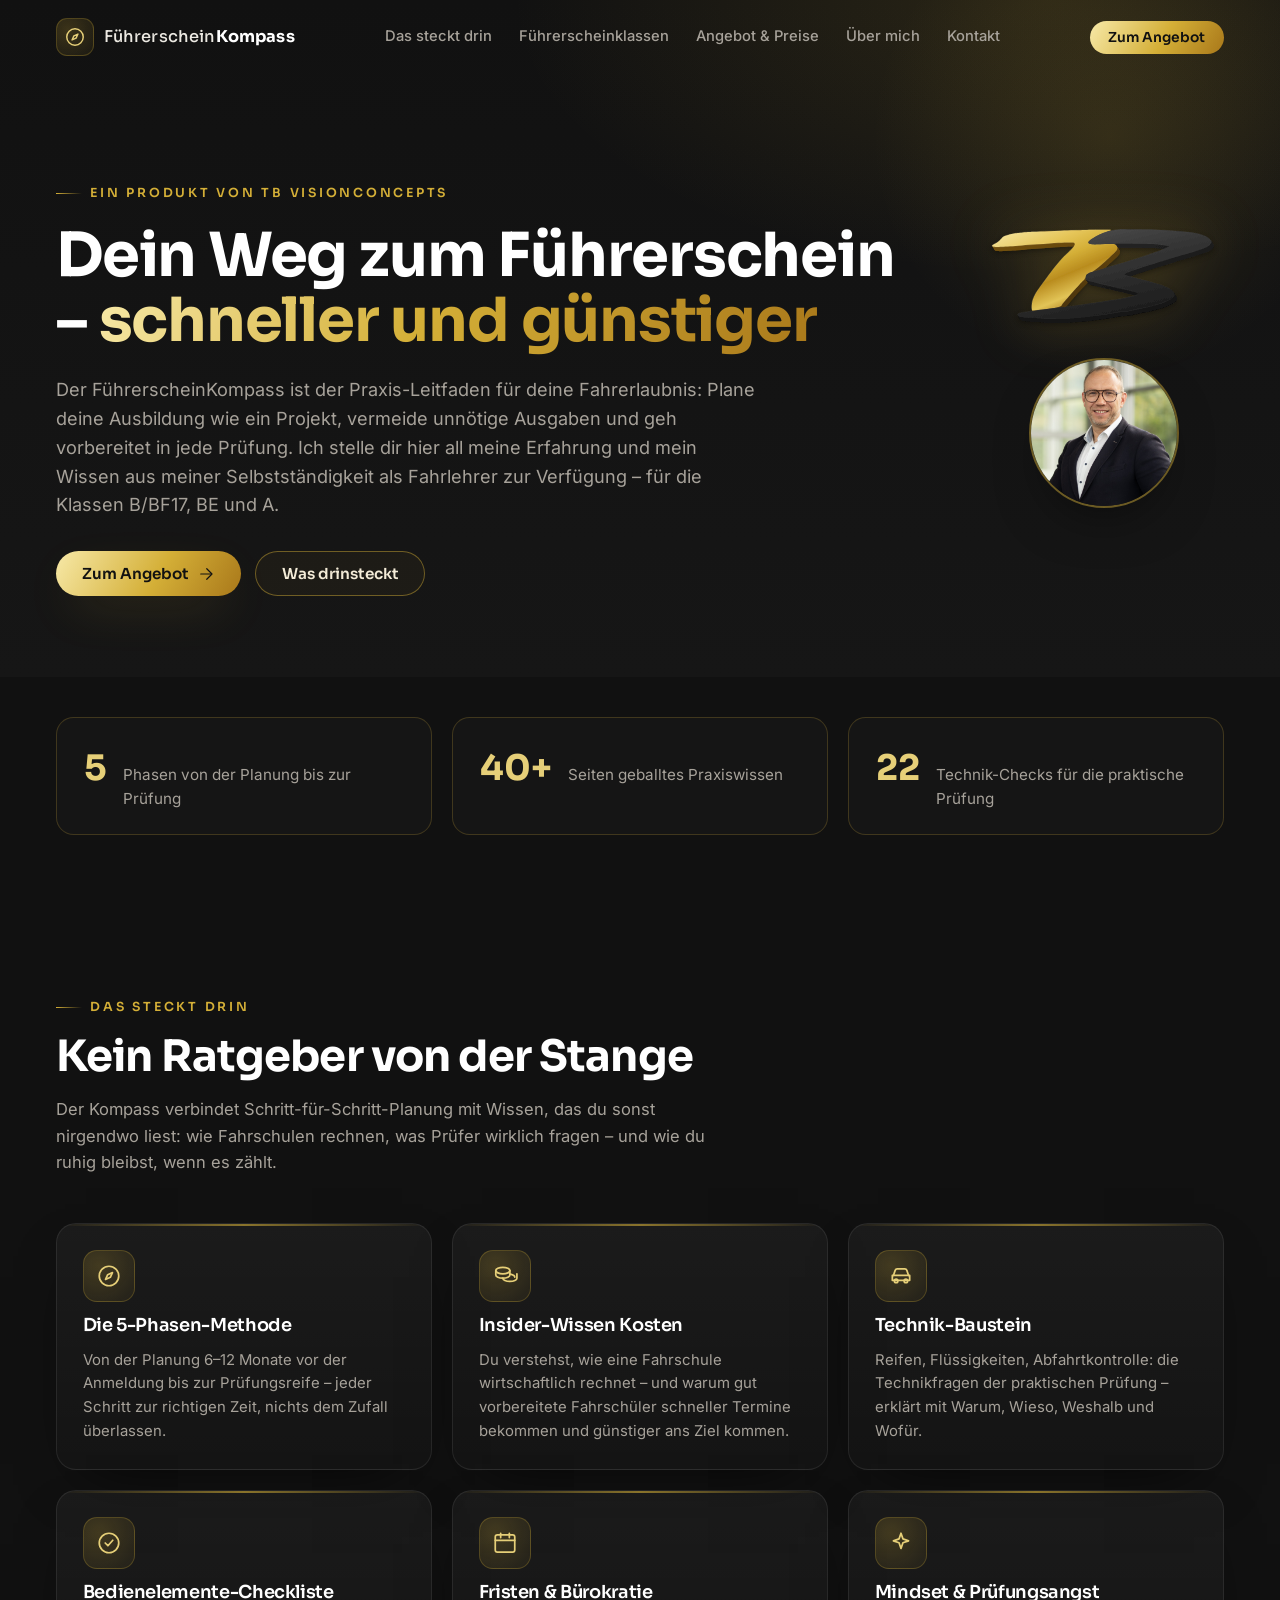
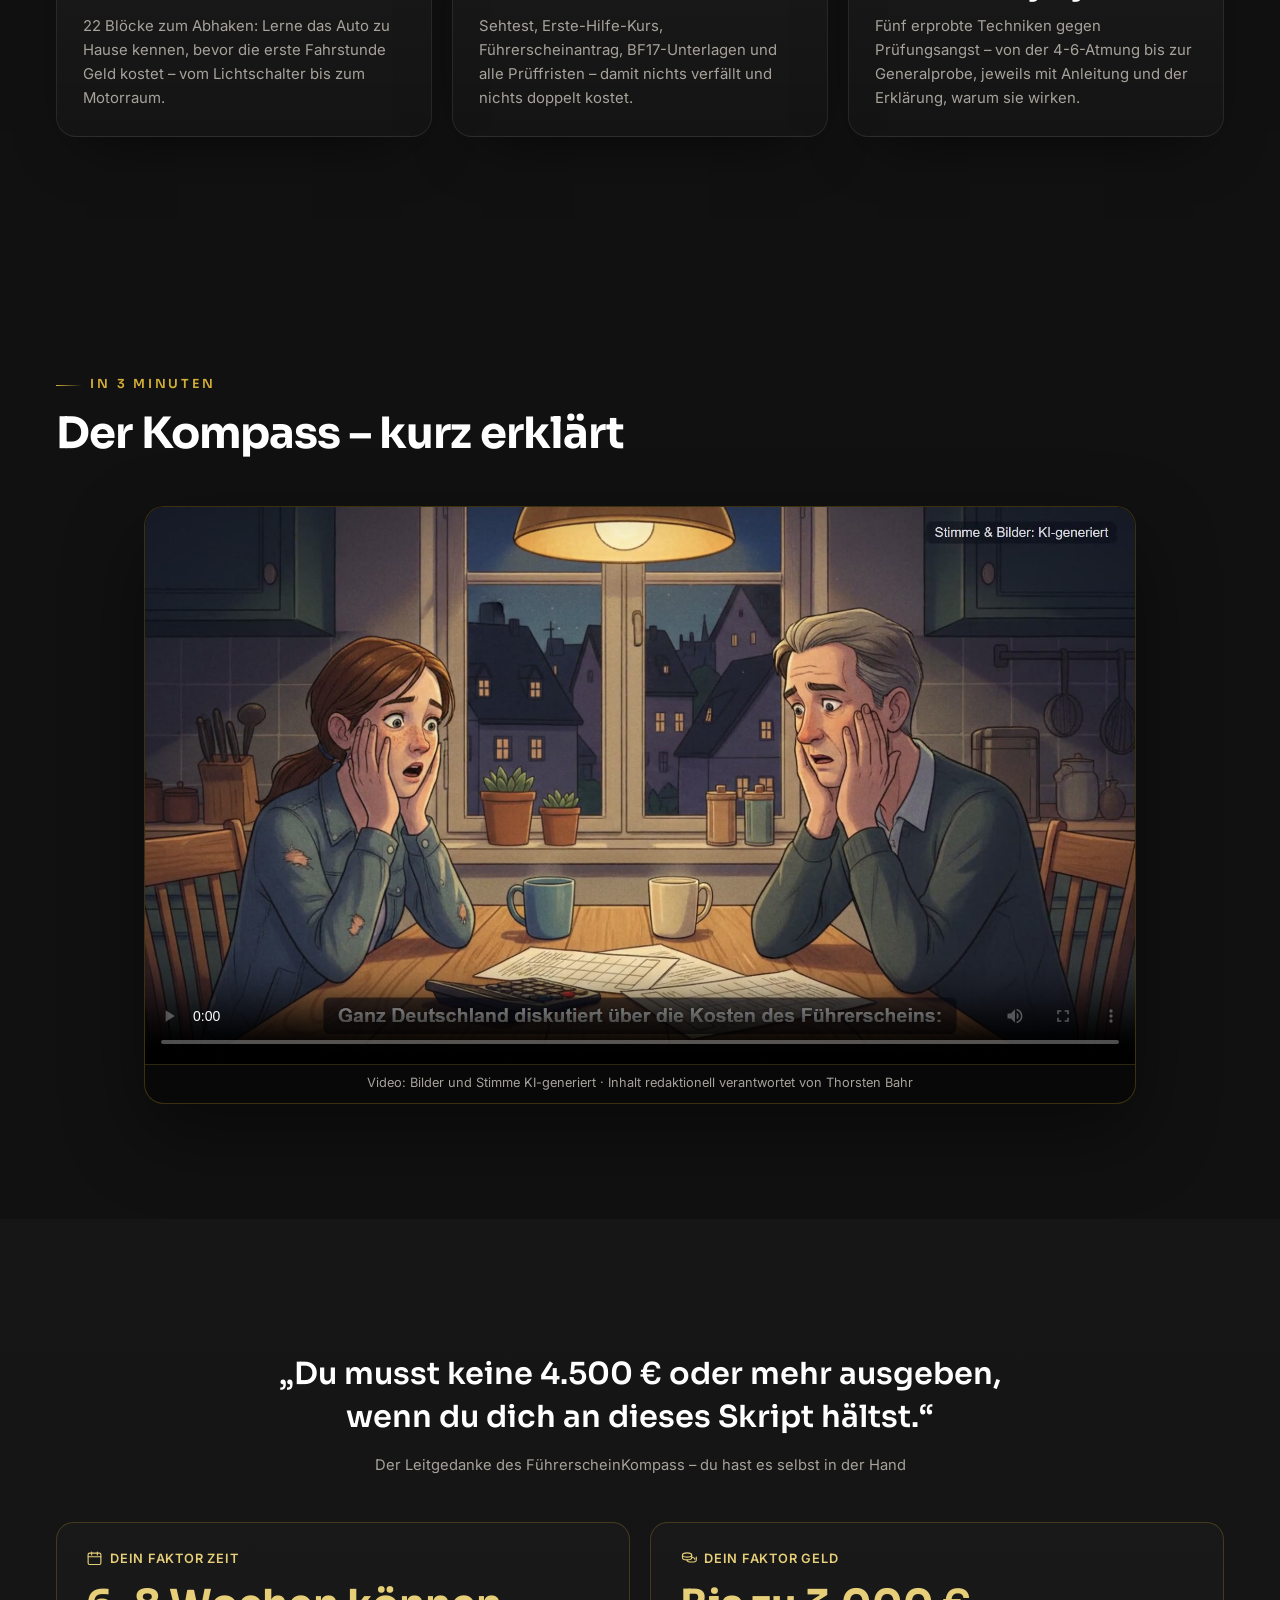
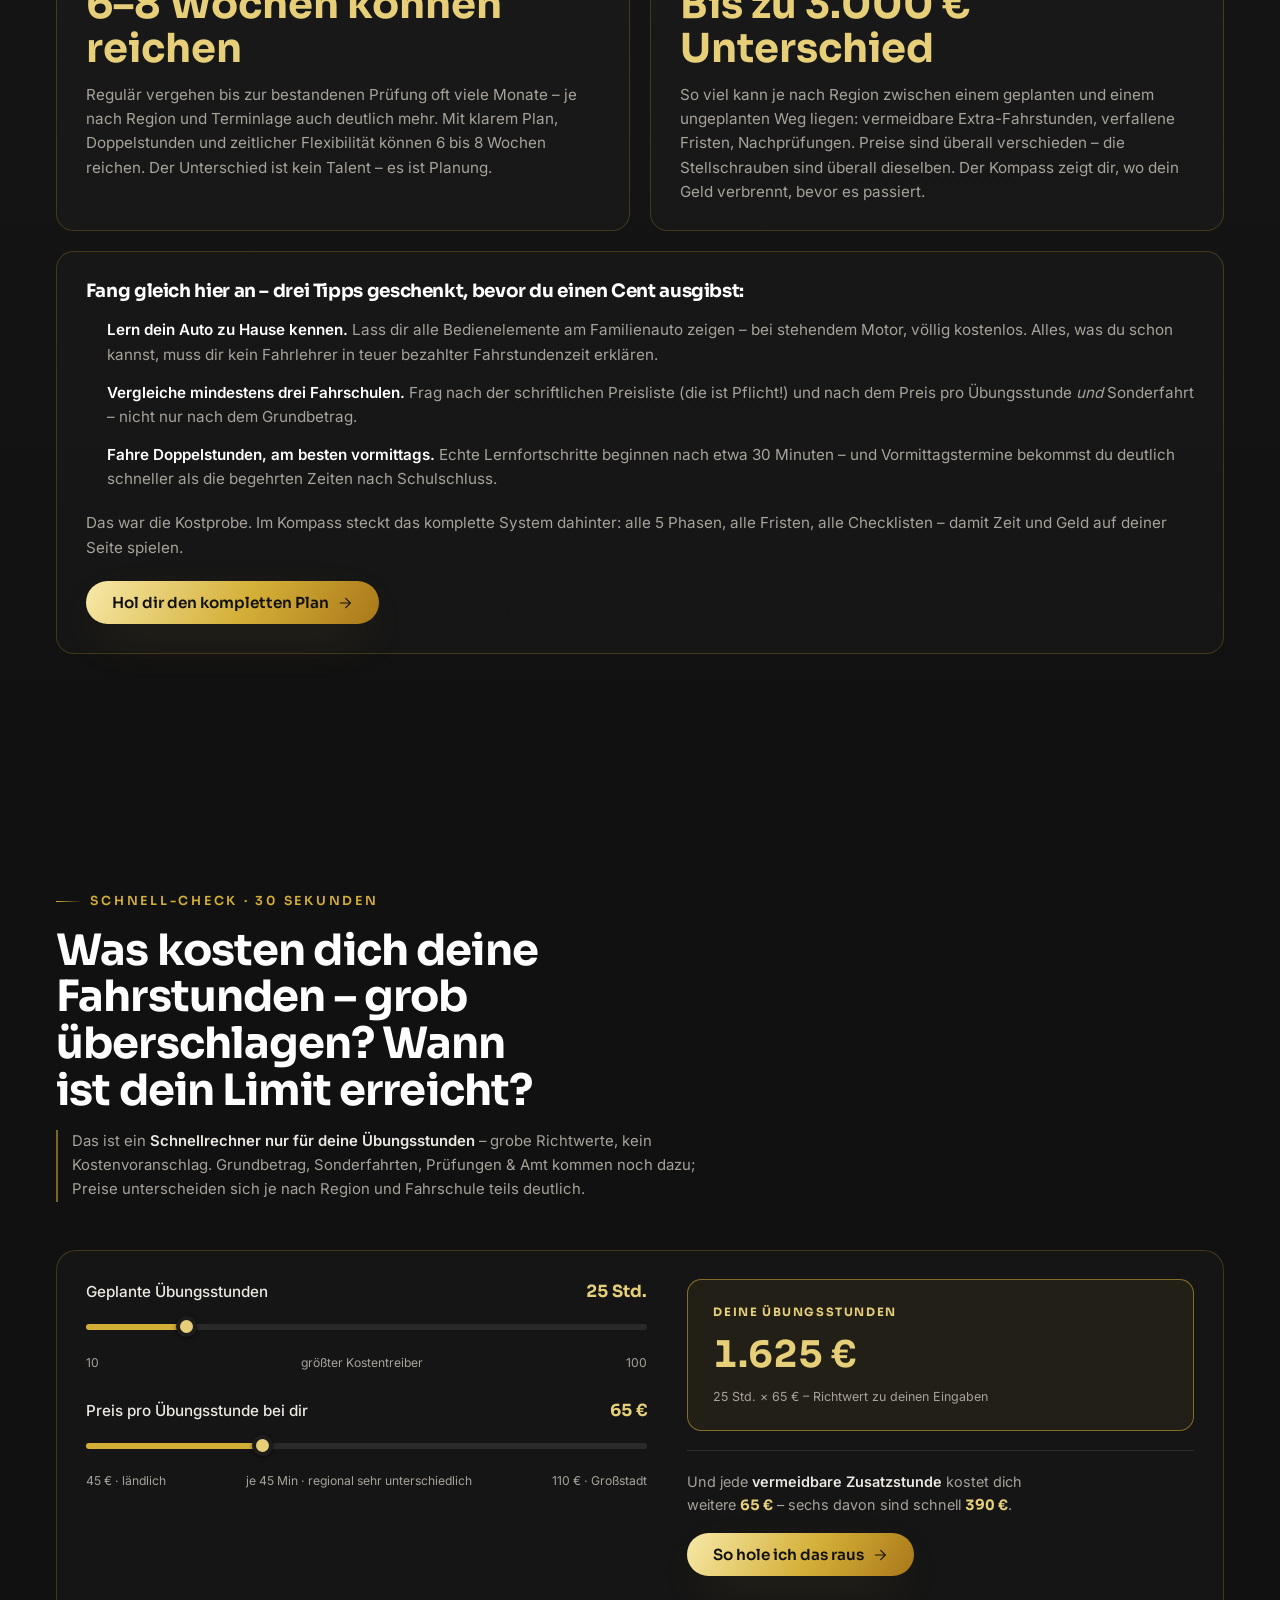
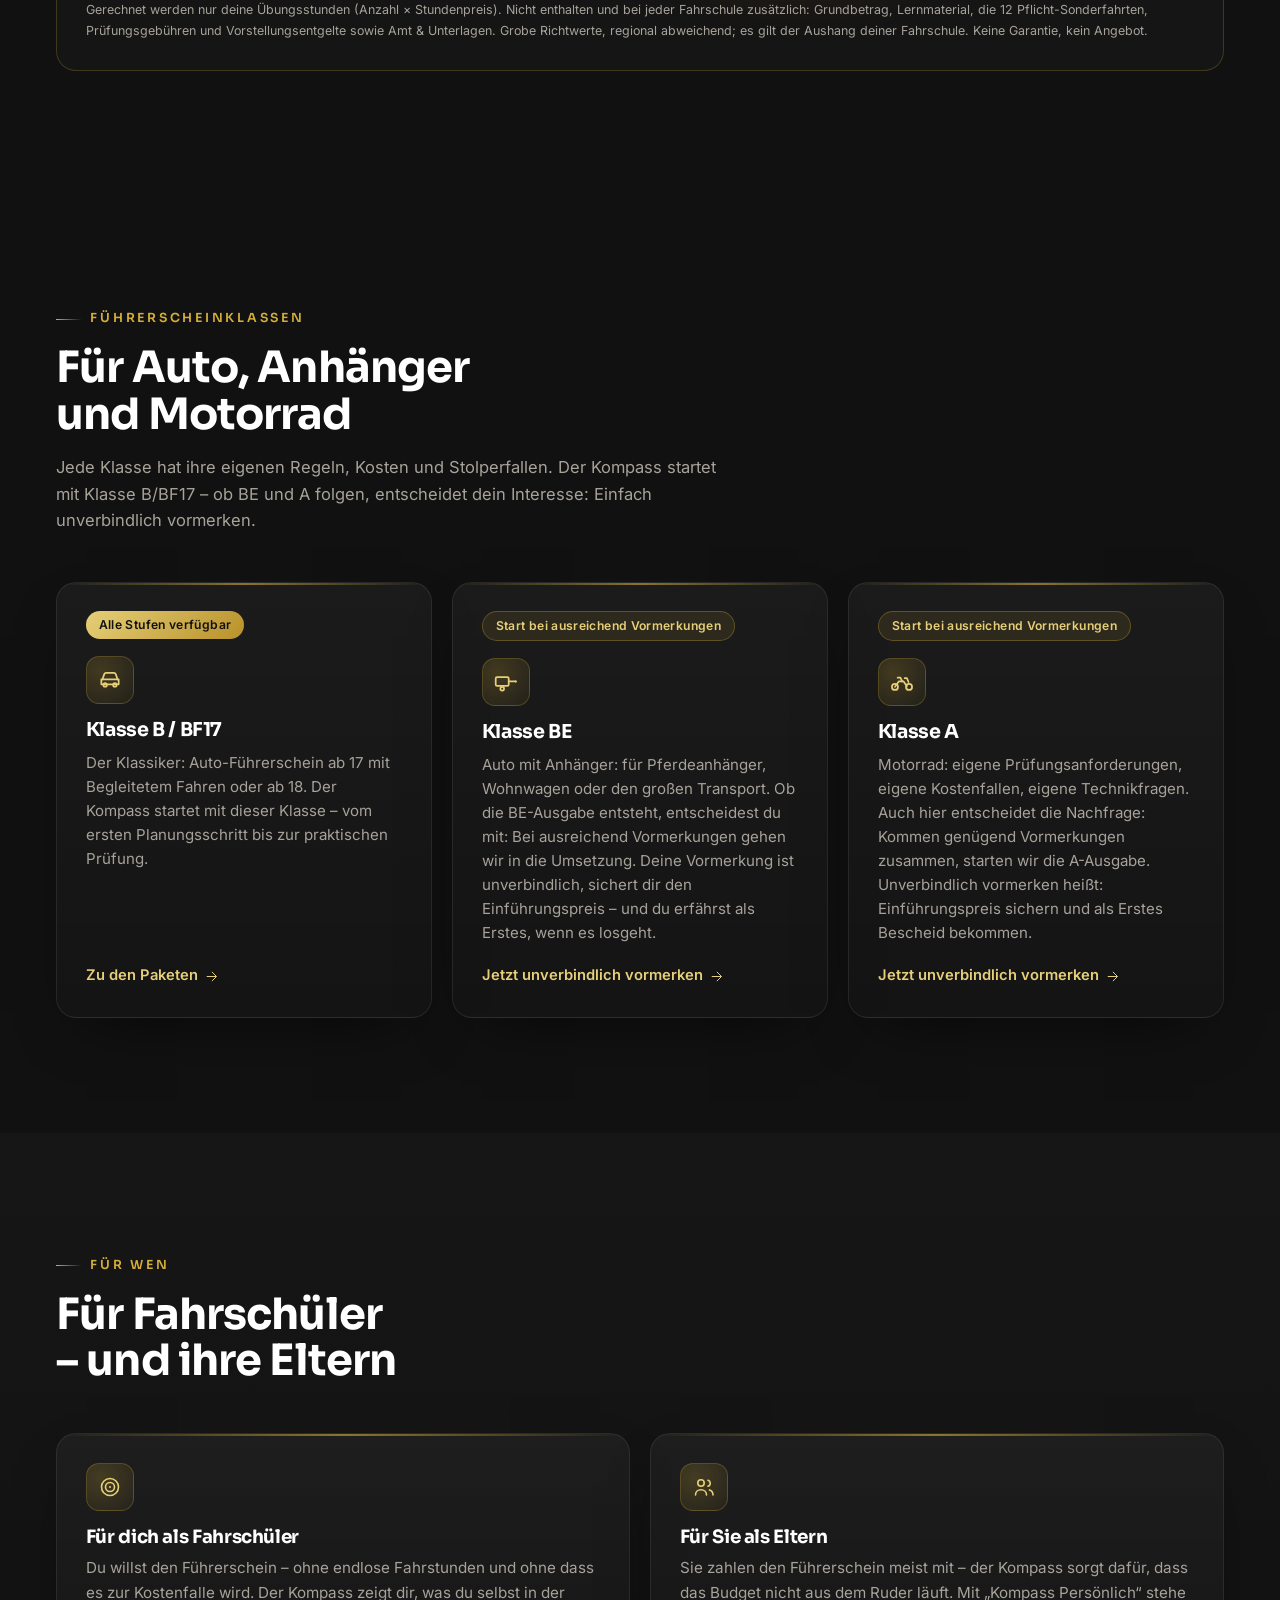
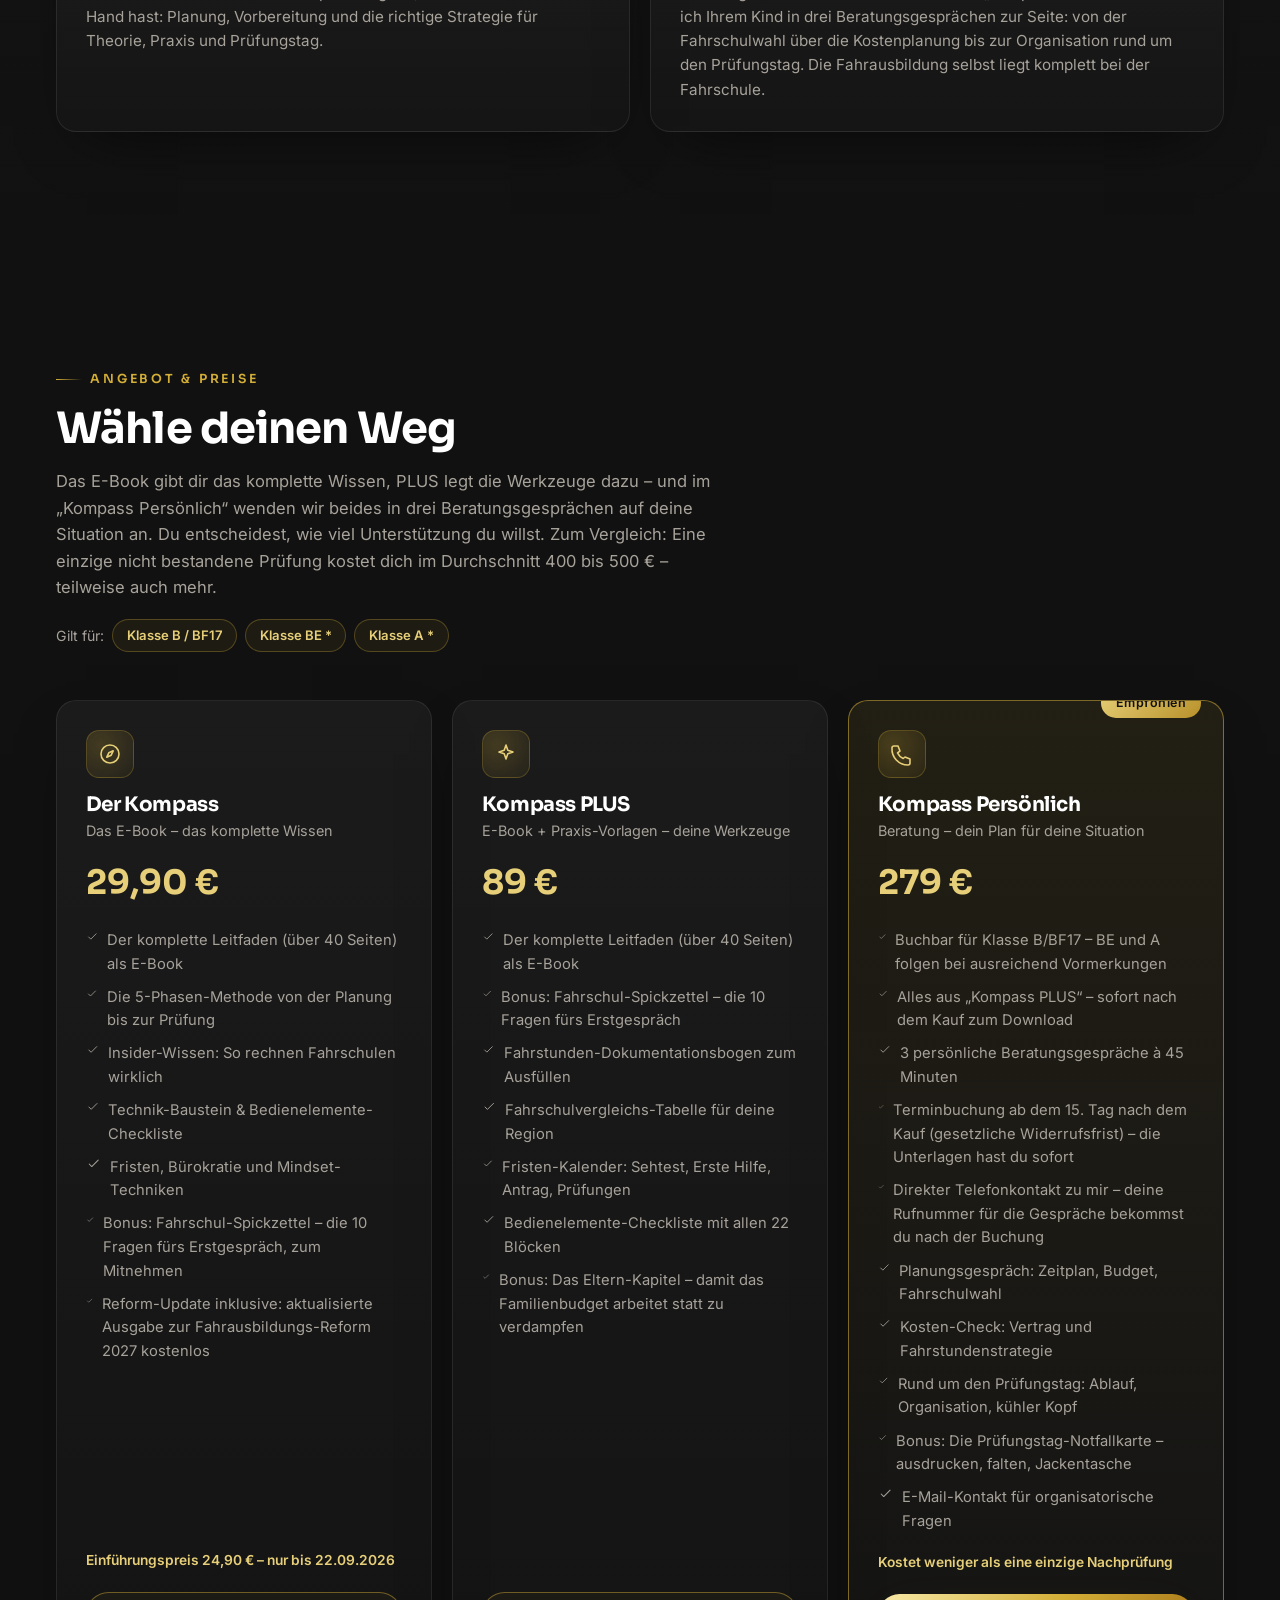
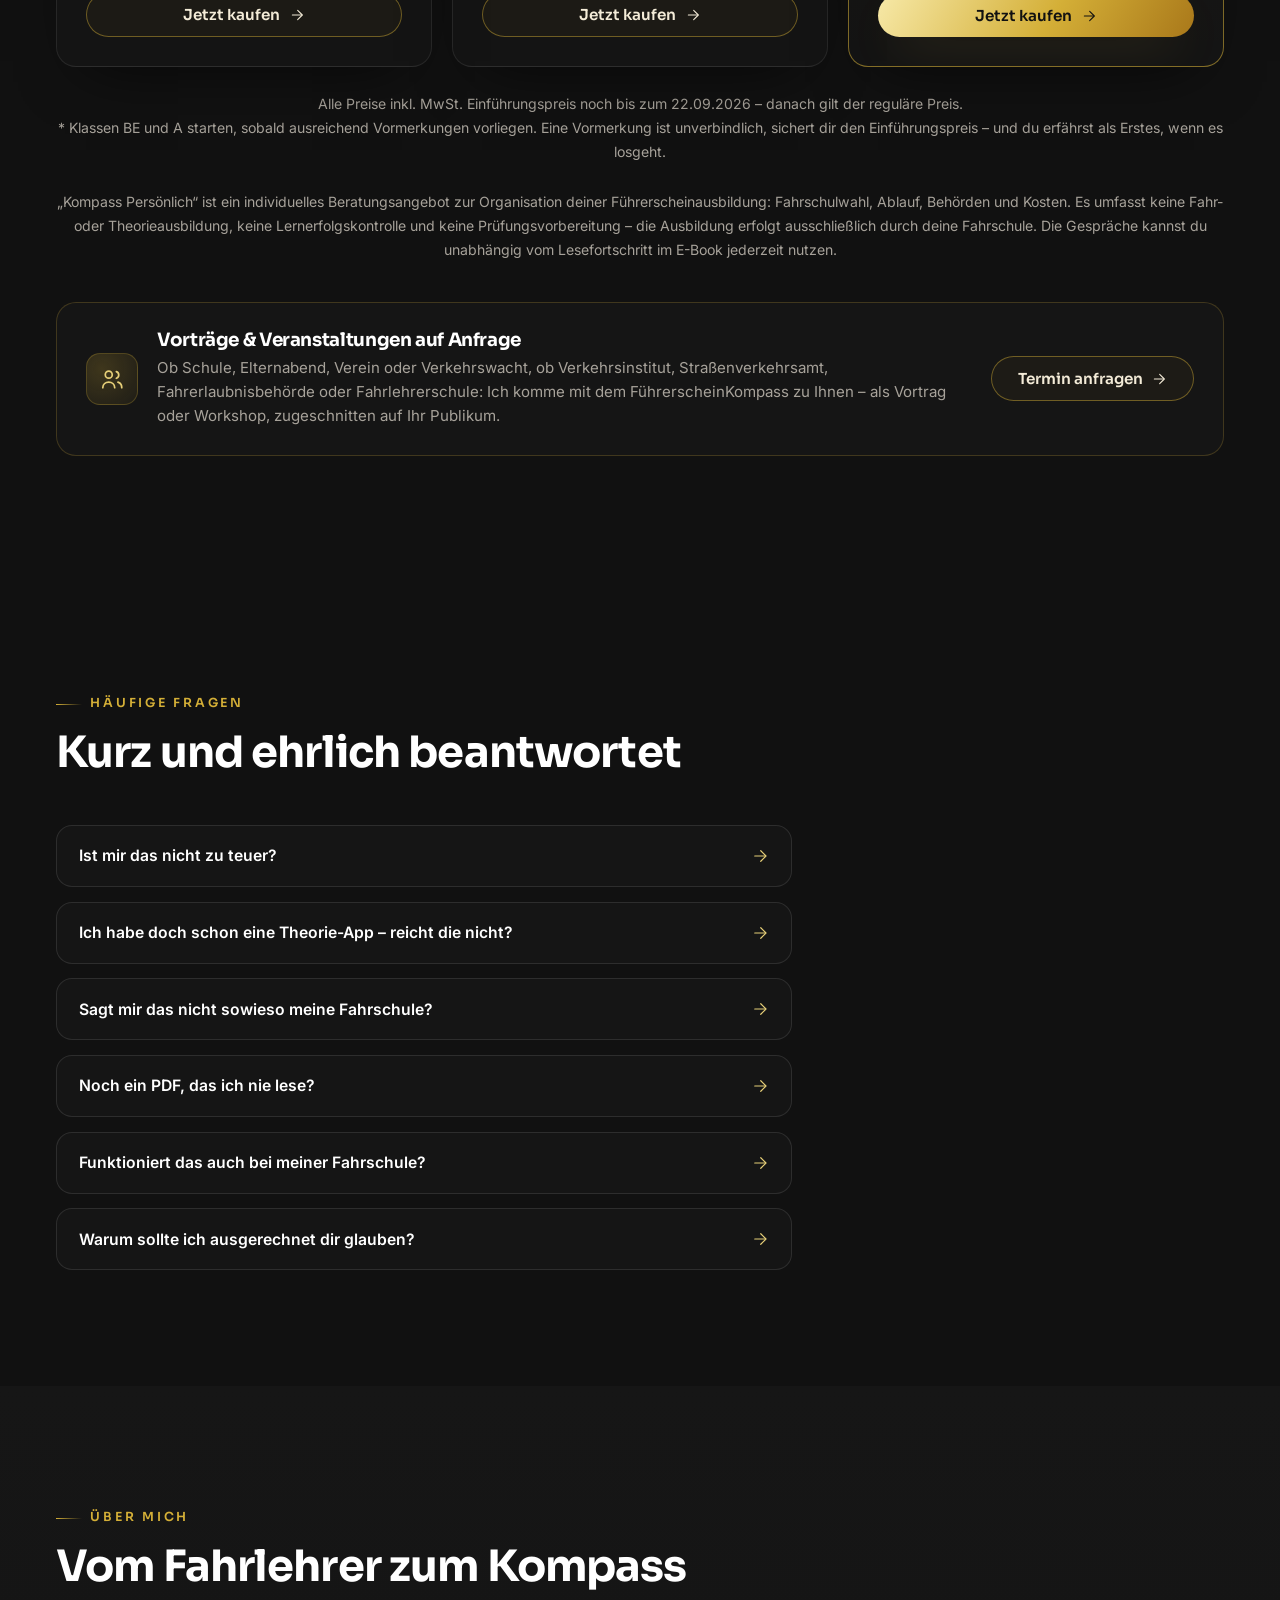
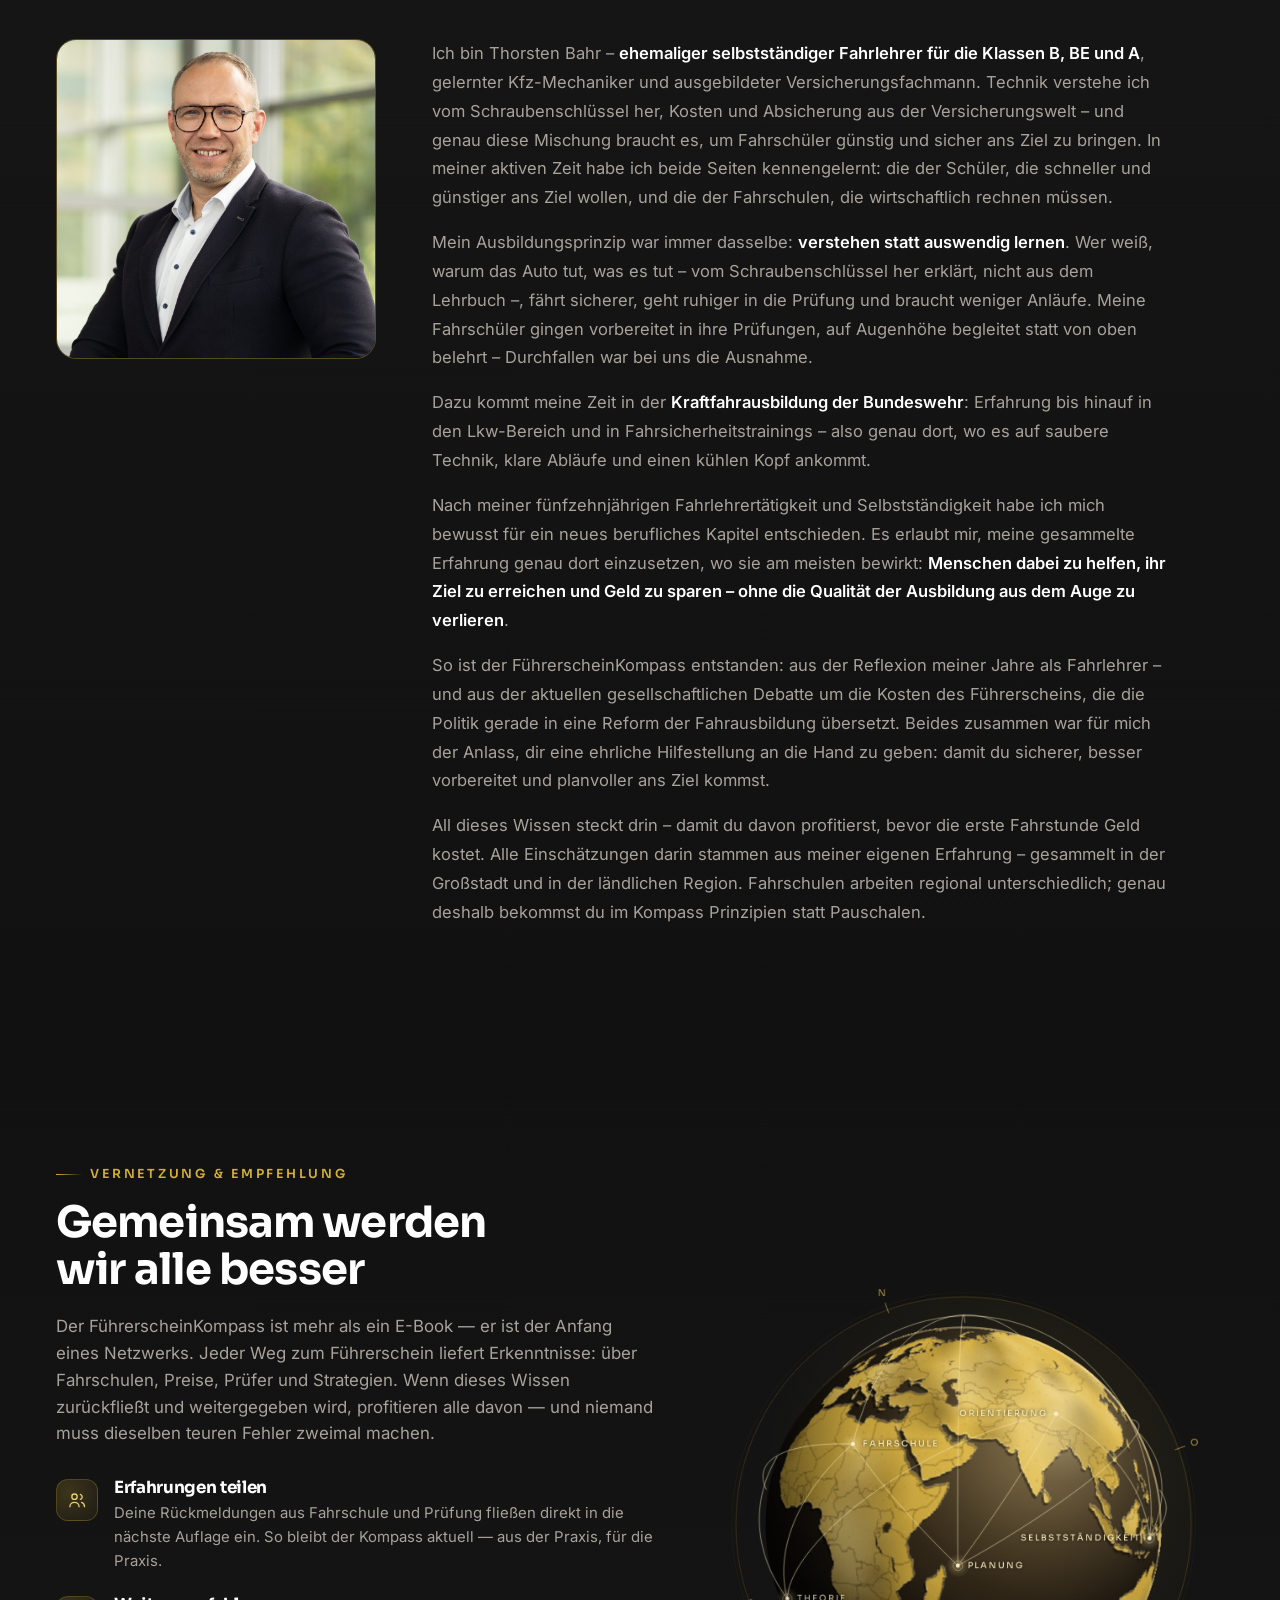
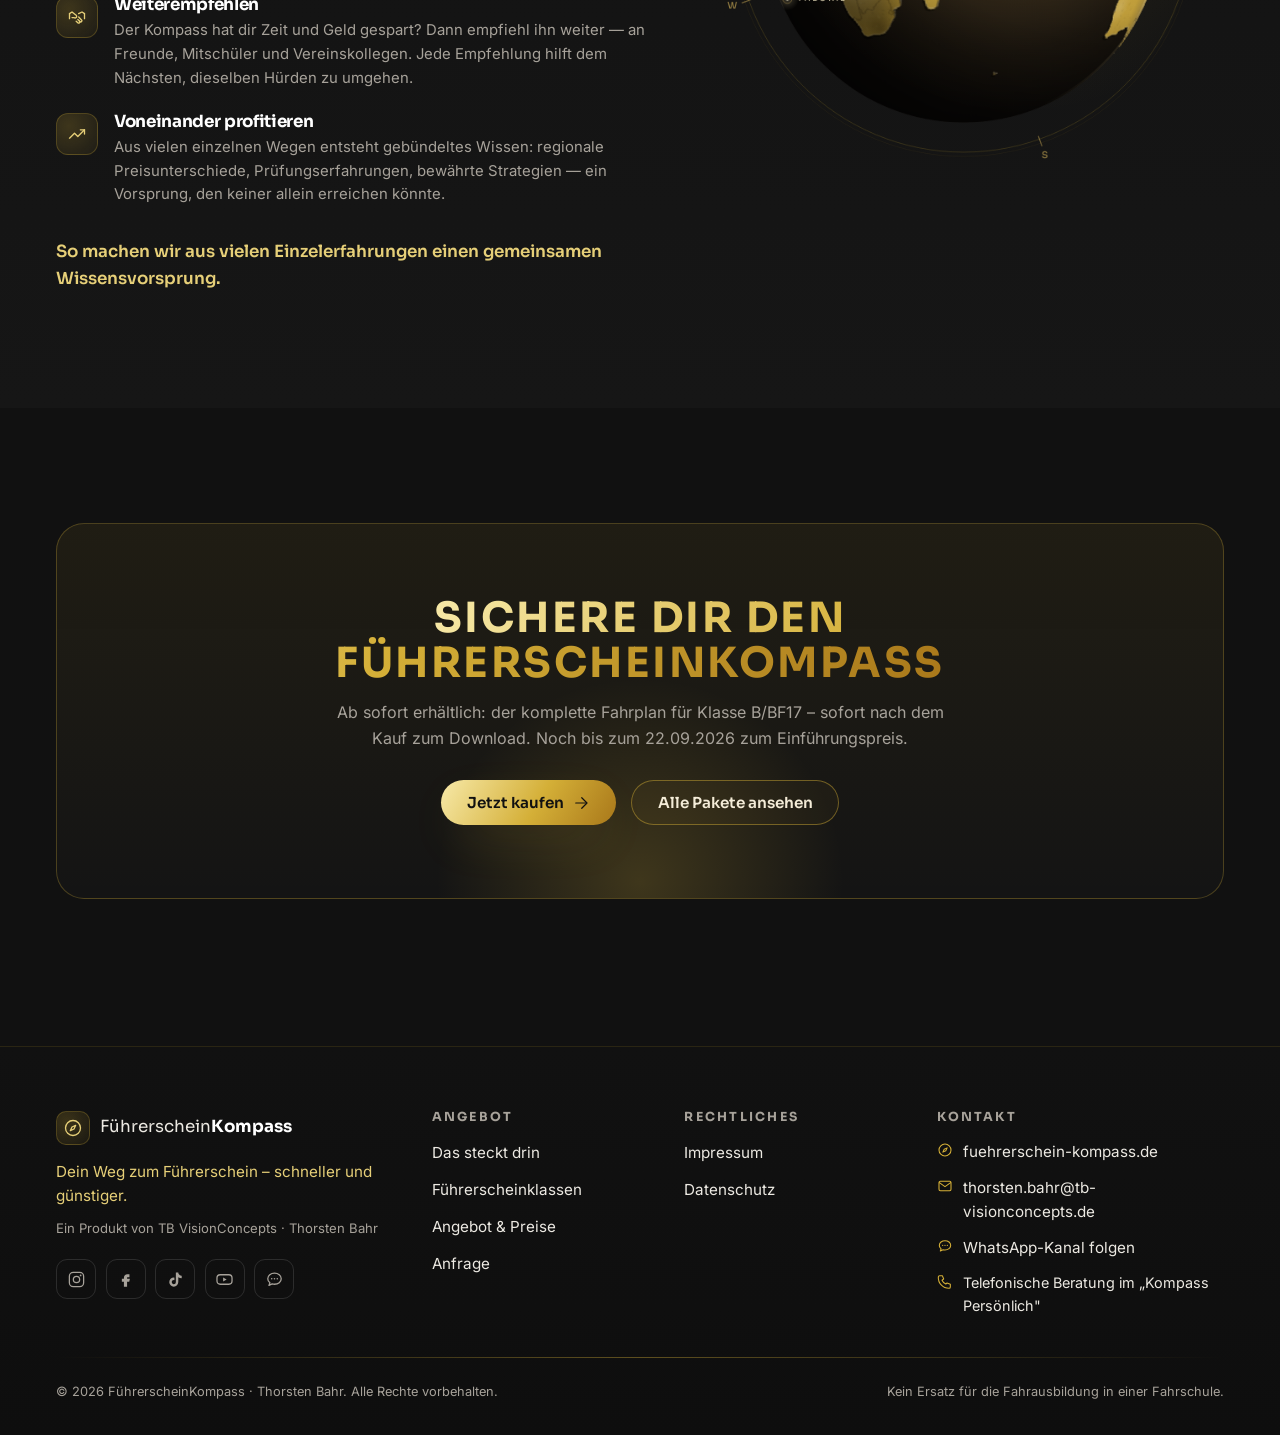
==== commit 3807877d: "Footer: Link zum WhatsApp-Kanal @fuehrerscheinkompass Co-Authored-By: Claude Opus 5 (1M context) <no" ====
--- a/index.html
+++ b/index.html
@@ -24,4 +24,4 @@
       price.addEventListener('input', render);
       render();
     })();
-  </script><section class="section" id="klassen" data-astro-cid-lcdefpme><div class="container-tb" data-astro-cid-lcdefpme><header class="section-head reveal" data-astro-cid-lcdefpme><span class="eyebrow" data-astro-cid-lcdefpme>Führerscheinklassen</span><h2 data-astro-cid-lcdefpme>Für Auto, Anhänger und Motorrad</h2><p class="section-intro" data-astro-cid-lcdefpme>Jede Klasse hat ihre eigenen Regeln, Kosten und Stolperfallen. Der Kompass startet mit Klasse B/BF17 – ob BE und A folgen, entscheidet dein Interesse: Einfach unverbindlich vormerken.</p></header><div class="klassen-grid" data-astro-cid-lcdefpme><div class="card card-topline klasse reveal" data-astro-cid-lcdefpme><span class="klasse-status" data-astro-cid-lcdefpme>Alle Stufen verfügbar</span><span class="klasse-icon" data-astro-cid-lcdefpme><svg xmlns="http://www.w3.org/2000/svg" width="26" height="26" viewBox="0 0 24 24" fill="none" stroke="currentColor" stroke-width="1.6" stroke-linecap="round" stroke-linejoin="round" class aria-hidden="true"><path d="M5 11.5 6.6 6.8A2 2 0 0 1 8.5 5.5h7a2 2 0 0 1 1.9 1.3L19 11.5"/><path d="M4 11.5h16V16H4z"/><circle cx="7.5" cy="16.5" r="1.6"/><circle cx="16.5" cy="16.5" r="1.6"/></svg></span><h3 data-astro-cid-lcdefpme>Klasse B / BF17</h3><p data-astro-cid-lcdefpme>Der Klassiker: Auto-Führerschein ab 17 mit Begleitetem Fahren oder ab 18. Der Kompass startet mit dieser Klasse – vom ersten Planungsschritt bis zur praktischen Prüfung.</p><a class="klasse-link" href="#angebot" data-astro-cid-lcdefpme>Zu den Paketen <svg xmlns="http://www.w3.org/2000/svg" width="15" height="15" viewBox="0 0 24 24" fill="none" stroke="currentColor" stroke-width="1.6" stroke-linecap="round" stroke-linejoin="round" class aria-hidden="true"><path d="M5 12h14"/><path d="m13 5 7 7-7 7"/></svg></a></div><div class="card card-topline klasse reveal" data-astro-cid-lcdefpme><span class="klasse-status klasse-status-bald" data-astro-cid-lcdefpme>Start bei ausreichend Vormerkungen</span><span class="klasse-icon" data-astro-cid-lcdefpme><svg xmlns="http://www.w3.org/2000/svg" width="26" height="26" viewBox="0 0 24 24" fill="none" stroke="currentColor" stroke-width="1.6" stroke-linecap="round" stroke-linejoin="round" class aria-hidden="true"><rect x="2.5" y="7.5" width="12" height="8" rx="1.2"/><circle cx="8.5" cy="18.2" r="1.7"/><path d="M14.5 11.5H21"/><circle cx="21" cy="11.5" r="1" fill="currentColor" stroke="none"/></svg></span><h3 data-astro-cid-lcdefpme>Klasse BE</h3><p data-astro-cid-lcdefpme>Auto mit Anhänger: für Pferdeanhänger, Wohnwagen oder den großen Transport. Ob die BE-Ausgabe entsteht, entscheidest du mit: Bei ausreichend Vormerkungen gehen wir in die Umsetzung. Deine Vormerkung ist unverbindlich, sichert dir den Einführungspreis – und du erfährst als Erstes, wenn es losgeht.</p><a class="klasse-link" href="/anfrage?stufe=vormerkung&amp;klasse=be" data-astro-cid-lcdefpme>Jetzt unverbindlich vormerken <svg xmlns="http://www.w3.org/2000/svg" width="15" height="15" viewBox="0 0 24 24" fill="none" stroke="currentColor" stroke-width="1.6" stroke-linecap="round" stroke-linejoin="round" class aria-hidden="true"><path d="M5 12h14"/><path d="m13 5 7 7-7 7"/></svg></a></div><div class="card card-topline klasse reveal" data-astro-cid-lcdefpme><span class="klasse-status klasse-status-bald" data-astro-cid-lcdefpme>Start bei ausreichend Vormerkungen</span><span class="klasse-icon" data-astro-cid-lcdefpme><svg xmlns="http://www.w3.org/2000/svg" width="26" height="26" viewBox="0 0 24 24" fill="none" stroke="currentColor" stroke-width="1.6" stroke-linecap="round" stroke-linejoin="round" class aria-hidden="true"><circle cx="5.5" cy="16.5" r="2.8"/><circle cx="18.5" cy="16.5" r="2.8"/><path d="M5.5 16.5 9 11.5h4.5l3 4.5"/><path d="M12.2 11.5 10.5 8H8"/><path d="M14.5 8.5h2l1.5 3.5"/></svg></span><h3 data-astro-cid-lcdefpme>Klasse A</h3><p data-astro-cid-lcdefpme>Motorrad: eigene Prüfungsanforderungen, eigene Kostenfallen, eigene Technikfragen. Auch hier entscheidet die Nachfrage: Kommen genügend Vormerkungen zusammen, starten wir die A-Ausgabe. Unverbindlich vormerken heißt: Einführungspreis sichern und als Erstes Bescheid bekommen.</p><a class="klasse-link" href="/anfrage?stufe=vormerkung&amp;klasse=a" data-astro-cid-lcdefpme>Jetzt unverbindlich vormerken <svg xmlns="http://www.w3.org/2000/svg" width="15" height="15" viewBox="0 0 24 24" fill="none" stroke="currentColor" stroke-width="1.6" stroke-linecap="round" stroke-linejoin="round" class aria-hidden="true"><path d="M5 12h14"/><path d="m13 5 7 7-7 7"/></svg></a></div></div></div></section><section class="section fuer-wen-band" data-astro-cid-lcdefpme><div class="container-tb" data-astro-cid-lcdefpme><header class="section-head reveal" data-astro-cid-lcdefpme><span class="eyebrow" data-astro-cid-lcdefpme>Für wen</span><h2 data-astro-cid-lcdefpme>Für Fahrschüler – und ihre Eltern</h2></header><div class="zielgruppen-grid" data-astro-cid-lcdefpme><div class="card card-topline zielgruppe reveal" data-astro-cid-lcdefpme><span class="zielgruppe-icon" data-astro-cid-lcdefpme><svg xmlns="http://www.w3.org/2000/svg" width="24" height="24" viewBox="0 0 24 24" fill="none" stroke="currentColor" stroke-width="1.6" stroke-linecap="round" stroke-linejoin="round" class aria-hidden="true"><circle cx="12" cy="12" r="8.5"/><circle cx="12" cy="12" r="4.5"/><circle cx="12" cy="12" r="1" fill="currentColor" stroke="none"/></svg></span><h3 data-astro-cid-lcdefpme>Für dich als Fahrschüler</h3><p data-astro-cid-lcdefpme>Du willst den Führerschein – ohne endlose Fahrstunden und ohne dass es zur Kostenfalle wird. Der Kompass zeigt dir, was du selbst in der Hand hast: Planung, Vorbereitung und die richtige Strategie für Theorie, Praxis und Prüfungstag.</p></div><div class="card card-topline zielgruppe reveal" data-astro-cid-lcdefpme><span class="zielgruppe-icon" data-astro-cid-lcdefpme><svg xmlns="http://www.w3.org/2000/svg" width="24" height="24" viewBox="0 0 24 24" fill="none" stroke="currentColor" stroke-width="1.6" stroke-linecap="round" stroke-linejoin="round" class aria-hidden="true"><circle cx="9" cy="8" r="3.2"/><path d="M3.5 20c0-3.2 2.6-5.2 5.5-5.2S14.5 16.8 14.5 20"/><path d="M16 5.2a3.2 3.2 0 0 1 0 6.1"/><path d="M17.5 14.9c2 .6 3.5 2.2 3.5 5.1"/></svg></span><h3 data-astro-cid-lcdefpme>Für Sie als Eltern</h3><p data-astro-cid-lcdefpme>Sie zahlen den Führerschein meist mit – der Kompass sorgt dafür, dass das Budget nicht aus dem Ruder läuft. Mit „Kompass Persönlich“ stehe ich Ihrem Kind in drei Beratungsgesprächen zur Seite: von der Fahrschulwahl über die Kostenplanung bis zur Organisation rund um den Prüfungstag. Die Fahrausbildung selbst liegt komplett bei der Fahrschule.</p></div></div></div></section><section class="section" id="angebot" data-astro-cid-lcdefpme><div class="container-tb" data-astro-cid-lcdefpme><header class="section-head reveal" data-astro-cid-lcdefpme><span class="eyebrow" data-astro-cid-lcdefpme>Angebot &amp; Preise</span><h2 data-astro-cid-lcdefpme>Wähle deinen Weg</h2><p class="section-intro" data-astro-cid-lcdefpme>Das E-Book gibt dir das komplette Wissen, PLUS legt die Werkzeuge dazu – und im „Kompass Persönlich“ wenden wir beides in drei Beratungsgesprächen auf deine Situation an. Du entscheidest, wie viel Unterstützung du willst. Zum Vergleich: Eine einzige nicht bestandene Prüfung kostet dich im Durchschnitt 400 bis 500&nbsp;€ – teilweise auch mehr.</p><p class="klassen-hinweis reveal" data-astro-cid-lcdefpme>Gilt für: <span class="klassen-chip" data-astro-cid-lcdefpme>Klasse B / BF17</span><span class="klassen-chip" data-astro-cid-lcdefpme>Klasse BE *</span><span class="klassen-chip" data-astro-cid-lcdefpme>Klasse A *</span></p></header><div class="angebot-grid" data-astro-cid-lcdefpme><div class="card angebot-card reveal" data-astro-cid-lcdefpme><span class="angebot-icon" data-astro-cid-lcdefpme><svg xmlns="http://www.w3.org/2000/svg" width="24" height="24" viewBox="0 0 24 24" fill="none" stroke="currentColor" stroke-width="1.6" stroke-linecap="round" stroke-linejoin="round" class aria-hidden="true"><circle cx="12" cy="12" r="9"/><path d="m15.2 8.8-2 4.4-4.4 2 2-4.4z"/></svg></span><h3 data-astro-cid-lcdefpme>Der Kompass</h3><p class="angebot-untertitel" data-astro-cid-lcdefpme>Das E-Book – das komplette Wissen</p><p class="angebot-preis" data-astro-cid-lcdefpme>29,90 €</p><ul class="angebot-leistungen" data-astro-cid-lcdefpme><li data-astro-cid-lcdefpme><svg xmlns="http://www.w3.org/2000/svg" width="16" height="16" viewBox="0 0 24 24" fill="none" stroke="currentColor" stroke-width="1.6" stroke-linecap="round" stroke-linejoin="round" class aria-hidden="true"><path d="M5 12l4 4 10-10"/></svg> <span data-astro-cid-lcdefpme>Der komplette Leitfaden (über 40 Seiten) als E-Book</span></li><li data-astro-cid-lcdefpme><svg xmlns="http://www.w3.org/2000/svg" width="16" height="16" viewBox="0 0 24 24" fill="none" stroke="currentColor" stroke-width="1.6" stroke-linecap="round" stroke-linejoin="round" class aria-hidden="true"><path d="M5 12l4 4 10-10"/></svg> <span data-astro-cid-lcdefpme>Die 5-Phasen-Methode von der Planung bis zur Prüfung</span></li><li data-astro-cid-lcdefpme><svg xmlns="http://www.w3.org/2000/svg" width="16" height="16" viewBox="0 0 24 24" fill="none" stroke="currentColor" stroke-width="1.6" stroke-linecap="round" stroke-linejoin="round" class aria-hidden="true"><path d="M5 12l4 4 10-10"/></svg> <span data-astro-cid-lcdefpme>Insider-Wissen: So rechnen Fahrschulen wirklich</span></li><li data-astro-cid-lcdefpme><svg xmlns="http://www.w3.org/2000/svg" width="16" height="16" viewBox="0 0 24 24" fill="none" stroke="currentColor" stroke-width="1.6" stroke-linecap="round" stroke-linejoin="round" class aria-hidden="true"><path d="M5 12l4 4 10-10"/></svg> <span data-astro-cid-lcdefpme>Technik-Baustein &amp; Bedienelemente-Checkliste</span></li><li data-astro-cid-lcdefpme><svg xmlns="http://www.w3.org/2000/svg" width="16" height="16" viewBox="0 0 24 24" fill="none" stroke="currentColor" stroke-width="1.6" stroke-linecap="round" stroke-linejoin="round" class aria-hidden="true"><path d="M5 12l4 4 10-10"/></svg> <span data-astro-cid-lcdefpme>Fristen, Bürokratie und Mindset-Techniken</span></li><li data-astro-cid-lcdefpme><svg xmlns="http://www.w3.org/2000/svg" width="16" height="16" viewBox="0 0 24 24" fill="none" stroke="currentColor" stroke-width="1.6" stroke-linecap="round" stroke-linejoin="round" class aria-hidden="true"><path d="M5 12l4 4 10-10"/></svg> <span data-astro-cid-lcdefpme>Bonus: Fahrschul-Spickzettel – die 10 Fragen fürs Erstgespräch, zum Mitnehmen</span></li><li data-astro-cid-lcdefpme><svg xmlns="http://www.w3.org/2000/svg" width="16" height="16" viewBox="0 0 24 24" fill="none" stroke="currentColor" stroke-width="1.6" stroke-linecap="round" stroke-linejoin="round" class aria-hidden="true"><path d="M5 12l4 4 10-10"/></svg> <span data-astro-cid-lcdefpme>Reform-Update inklusive: aktualisierte Ausgabe zur Fahrausbildungs-Reform 2027 kostenlos</span></li></ul><p class="angebot-hinweis" data-astro-cid-lcdefpme>Einführungspreis 24,90 € – nur bis 22.09.2026</p><a class="btn btn-ghost angebot-cta" href="https://www.checkout-ds24.com/product/720560" target="_blank" rel="noopener noreferrer" data-astro-cid-lcdefpme>Jetzt kaufen <svg xmlns="http://www.w3.org/2000/svg" width="16" height="16" viewBox="0 0 24 24" fill="none" stroke="currentColor" stroke-width="1.6" stroke-linecap="round" stroke-linejoin="round" class aria-hidden="true"><path d="M5 12h14"/><path d="m13 5 7 7-7 7"/></svg></a></div><div class="card angebot-card reveal" data-astro-cid-lcdefpme><span class="angebot-icon" data-astro-cid-lcdefpme><svg xmlns="http://www.w3.org/2000/svg" width="24" height="24" viewBox="0 0 24 24" fill="none" stroke="currentColor" stroke-width="1.6" stroke-linecap="round" stroke-linejoin="round" class aria-hidden="true"><path d="M12 3l1.8 5.2L19 10l-5.2 1.8L12 17l-1.8-5.2L5 10l5.2-1.8z"/></svg></span><h3 data-astro-cid-lcdefpme>Kompass PLUS</h3><p class="angebot-untertitel" data-astro-cid-lcdefpme>E-Book + Praxis-Vorlagen – deine Werkzeuge</p><p class="angebot-preis" data-astro-cid-lcdefpme>89 €</p><ul class="angebot-leistungen" data-astro-cid-lcdefpme><li data-astro-cid-lcdefpme><svg xmlns="http://www.w3.org/2000/svg" width="16" height="16" viewBox="0 0 24 24" fill="none" stroke="currentColor" stroke-width="1.6" stroke-linecap="round" stroke-linejoin="round" class aria-hidden="true"><path d="M5 12l4 4 10-10"/></svg> <span data-astro-cid-lcdefpme>Der komplette Leitfaden (über 40 Seiten) als E-Book</span></li><li data-astro-cid-lcdefpme><svg xmlns="http://www.w3.org/2000/svg" width="16" height="16" viewBox="0 0 24 24" fill="none" stroke="currentColor" stroke-width="1.6" stroke-linecap="round" stroke-linejoin="round" class aria-hidden="true"><path d="M5 12l4 4 10-10"/></svg> <span data-astro-cid-lcdefpme>Bonus: Fahrschul-Spickzettel – die 10 Fragen fürs Erstgespräch</span></li><li data-astro-cid-lcdefpme><svg xmlns="http://www.w3.org/2000/svg" width="16" height="16" viewBox="0 0 24 24" fill="none" stroke="currentColor" stroke-width="1.6" stroke-linecap="round" stroke-linejoin="round" class aria-hidden="true"><path d="M5 12l4 4 10-10"/></svg> <span data-astro-cid-lcdefpme>Fahrstunden-Dokumentationsbogen zum Ausfüllen</span></li><li data-astro-cid-lcdefpme><svg xmlns="http://www.w3.org/2000/svg" width="16" height="16" viewBox="0 0 24 24" fill="none" stroke="currentColor" stroke-width="1.6" stroke-linecap="round" stroke-linejoin="round" class aria-hidden="true"><path d="M5 12l4 4 10-10"/></svg> <span data-astro-cid-lcdefpme>Fahrschulvergleichs-Tabelle für deine Region</span></li><li data-astro-cid-lcdefpme><svg xmlns="http://www.w3.org/2000/svg" width="16" height="16" viewBox="0 0 24 24" fill="none" stroke="currentColor" stroke-width="1.6" stroke-linecap="round" stroke-linejoin="round" class aria-hidden="true"><path d="M5 12l4 4 10-10"/></svg> <span data-astro-cid-lcdefpme>Fristen-Kalender: Sehtest, Erste Hilfe, Antrag, Prüfungen</span></li><li data-astro-cid-lcdefpme><svg xmlns="http://www.w3.org/2000/svg" width="16" height="16" viewBox="0 0 24 24" fill="none" stroke="currentColor" stroke-width="1.6" stroke-linecap="round" stroke-linejoin="round" class aria-hidden="true"><path d="M5 12l4 4 10-10"/></svg> <span data-astro-cid-lcdefpme>Bedienelemente-Checkliste mit allen 22 Blöcken</span></li><li data-astro-cid-lcdefpme><svg xmlns="http://www.w3.org/2000/svg" width="16" height="16" viewBox="0 0 24 24" fill="none" stroke="currentColor" stroke-width="1.6" stroke-linecap="round" stroke-linejoin="round" class aria-hidden="true"><path d="M5 12l4 4 10-10"/></svg> <span data-astro-cid-lcdefpme>Bonus: Das Eltern-Kapitel – damit das Familienbudget arbeitet statt zu verdampfen</span></li></ul><a class="btn btn-ghost angebot-cta" href="https://www.checkout-ds24.com/product/720586" target="_blank" rel="noopener noreferrer" data-astro-cid-lcdefpme>Jetzt kaufen <svg xmlns="http://www.w3.org/2000/svg" width="16" height="16" viewBox="0 0 24 24" fill="none" stroke="currentColor" stroke-width="1.6" stroke-linecap="round" stroke-linejoin="round" class aria-hidden="true"><path d="M5 12h14"/><path d="m13 5 7 7-7 7"/></svg></a></div><div class="card angebot-card reveal angebot-empfohlen" data-astro-cid-lcdefpme><span class="angebot-badge" data-astro-cid-lcdefpme>Empfohlen</span><span class="angebot-icon" data-astro-cid-lcdefpme><svg xmlns="http://www.w3.org/2000/svg" width="24" height="24" viewBox="0 0 24 24" fill="none" stroke="currentColor" stroke-width="1.6" stroke-linecap="round" stroke-linejoin="round" class aria-hidden="true"><path d="M4 4h4l2 5-2.5 1.8a12 12 0 0 0 5.7 5.7L15 15l5 2v4a2 2 0 0 1-2 2A16 16 0 0 1 2 6a2 2 0 0 1 2-2z"/></svg></span><h3 data-astro-cid-lcdefpme>Kompass Persönlich</h3><p class="angebot-untertitel" data-astro-cid-lcdefpme>Beratung – dein Plan für deine Situation</p><p class="angebot-preis" data-astro-cid-lcdefpme>279 €</p><ul class="angebot-leistungen" data-astro-cid-lcdefpme><li data-astro-cid-lcdefpme><svg xmlns="http://www.w3.org/2000/svg" width="16" height="16" viewBox="0 0 24 24" fill="none" stroke="currentColor" stroke-width="1.6" stroke-linecap="round" stroke-linejoin="round" class aria-hidden="true"><path d="M5 12l4 4 10-10"/></svg> <span data-astro-cid-lcdefpme>Buchbar für Klasse B/BF17 – BE und A folgen bei ausreichend Vormerkungen</span></li><li data-astro-cid-lcdefpme><svg xmlns="http://www.w3.org/2000/svg" width="16" height="16" viewBox="0 0 24 24" fill="none" stroke="currentColor" stroke-width="1.6" stroke-linecap="round" stroke-linejoin="round" class aria-hidden="true"><path d="M5 12l4 4 10-10"/></svg> <span data-astro-cid-lcdefpme>Alles aus „Kompass PLUS“ – sofort nach dem Kauf zum Download</span></li><li data-astro-cid-lcdefpme><svg xmlns="http://www.w3.org/2000/svg" width="16" height="16" viewBox="0 0 24 24" fill="none" stroke="currentColor" stroke-width="1.6" stroke-linecap="round" stroke-linejoin="round" class aria-hidden="true"><path d="M5 12l4 4 10-10"/></svg> <span data-astro-cid-lcdefpme>3 persönliche Beratungsgespräche à 45 Minuten</span></li><li data-astro-cid-lcdefpme><svg xmlns="http://www.w3.org/2000/svg" width="16" height="16" viewBox="0 0 24 24" fill="none" stroke="currentColor" stroke-width="1.6" stroke-linecap="round" stroke-linejoin="round" class aria-hidden="true"><path d="M5 12l4 4 10-10"/></svg> <span data-astro-cid-lcdefpme>Terminbuchung ab dem 15. Tag nach dem Kauf (gesetzliche Widerrufsfrist) – die Unterlagen hast du sofort</span></li><li data-astro-cid-lcdefpme><svg xmlns="http://www.w3.org/2000/svg" width="16" height="16" viewBox="0 0 24 24" fill="none" stroke="currentColor" stroke-width="1.6" stroke-linecap="round" stroke-linejoin="round" class aria-hidden="true"><path d="M5 12l4 4 10-10"/></svg> <span data-astro-cid-lcdefpme>Direkter Telefonkontakt zu mir – deine Rufnummer für die Gespräche bekommst du nach der Buchung</span></li><li data-astro-cid-lcdefpme><svg xmlns="http://www.w3.org/2000/svg" width="16" height="16" viewBox="0 0 24 24" fill="none" stroke="currentColor" stroke-width="1.6" stroke-linecap="round" stroke-linejoin="round" class aria-hidden="true"><path d="M5 12l4 4 10-10"/></svg> <span data-astro-cid-lcdefpme>Planungsgespräch: Zeitplan, Budget, Fahrschulwahl</span></li><li data-astro-cid-lcdefpme><svg xmlns="http://www.w3.org/2000/svg" width="16" height="16" viewBox="0 0 24 24" fill="none" stroke="currentColor" stroke-width="1.6" stroke-linecap="round" stroke-linejoin="round" class aria-hidden="true"><path d="M5 12l4 4 10-10"/></svg> <span data-astro-cid-lcdefpme>Kosten-Check: Vertrag und Fahrstundenstrategie</span></li><li data-astro-cid-lcdefpme><svg xmlns="http://www.w3.org/2000/svg" width="16" height="16" viewBox="0 0 24 24" fill="none" stroke="currentColor" stroke-width="1.6" stroke-linecap="round" stroke-linejoin="round" class aria-hidden="true"><path d="M5 12l4 4 10-10"/></svg> <span data-astro-cid-lcdefpme>Rund um den Prüfungstag: Ablauf, Organisation, kühler Kopf</span></li><li data-astro-cid-lcdefpme><svg xmlns="http://www.w3.org/2000/svg" width="16" height="16" viewBox="0 0 24 24" fill="none" stroke="currentColor" stroke-width="1.6" stroke-linecap="round" stroke-linejoin="round" class aria-hidden="true"><path d="M5 12l4 4 10-10"/></svg> <span data-astro-cid-lcdefpme>Bonus: Die Prüfungstag-Notfallkarte – ausdrucken, falten, Jackentasche</span></li><li data-astro-cid-lcdefpme><svg xmlns="http://www.w3.org/2000/svg" width="16" height="16" viewBox="0 0 24 24" fill="none" stroke="currentColor" stroke-width="1.6" stroke-linecap="round" stroke-linejoin="round" class aria-hidden="true"><path d="M5 12l4 4 10-10"/></svg> <span data-astro-cid-lcdefpme>E-Mail-Kontakt für organisatorische Fragen</span></li></ul><p class="angebot-hinweis" data-astro-cid-lcdefpme>Kostet weniger als eine einzige Nachprüfung</p><a class="btn btn-primary angebot-cta" href="https://www.checkout-ds24.com/product/720601" target="_blank" rel="noopener noreferrer" data-astro-cid-lcdefpme>Jetzt kaufen <svg xmlns="http://www.w3.org/2000/svg" width="16" height="16" viewBox="0 0 24 24" fill="none" stroke="currentColor" stroke-width="1.6" stroke-linecap="round" stroke-linejoin="round" class aria-hidden="true"><path d="M5 12h14"/><path d="m13 5 7 7-7 7"/></svg></a></div></div><p class="angebot-fussnote reveal" data-astro-cid-lcdefpme>Alle Preise inkl. MwSt. Einführungspreis noch bis zum 22.09.2026 – danach gilt der reguläre Preis.<br data-astro-cid-lcdefpme>* Klassen BE und A starten, sobald ausreichend Vormerkungen vorliegen. Eine Vormerkung ist unverbindlich, sichert dir den Einführungspreis – und du erfährst als Erstes, wenn es losgeht.</p><p class="angebot-fussnote reveal" data-astro-cid-lcdefpme>„Kompass Persönlich“ ist ein individuelles Beratungsangebot zur Organisation deiner Führerscheinausbildung: Fahrschulwahl, Ablauf, Behörden und Kosten. Es umfasst keine Fahr- oder Theorieausbildung, keine Lernerfolgskontrolle und keine Prüfungsvorbereitung – die Ausbildung erfolgt ausschließlich durch deine Fahrschule. Die Gespräche kannst du unabhängig vom Lesefortschritt im E-Book jederzeit nutzen.</p><div class="veranstaltungen reveal" data-astro-cid-lcdefpme><span class="veranstaltungen-icon" data-astro-cid-lcdefpme><svg xmlns="http://www.w3.org/2000/svg" width="26" height="26" viewBox="0 0 24 24" fill="none" stroke="currentColor" stroke-width="1.6" stroke-linecap="round" stroke-linejoin="round" class aria-hidden="true"><circle cx="9" cy="8" r="3.2"/><path d="M3.5 20c0-3.2 2.6-5.2 5.5-5.2S14.5 16.8 14.5 20"/><path d="M16 5.2a3.2 3.2 0 0 1 0 6.1"/><path d="M17.5 14.9c2 .6 3.5 2.2 3.5 5.1"/></svg></span><div class="veranstaltungen-copy" data-astro-cid-lcdefpme><h3 data-astro-cid-lcdefpme>Vorträge &amp; Veranstaltungen auf Anfrage</h3><p data-astro-cid-lcdefpme>Ob Schule, Elternabend, Verein oder Verkehrswacht, ob Verkehrsinstitut, Straßenverkehrsamt, Fahrerlaubnisbehörde oder Fahrlehrerschule: Ich komme mit dem FührerscheinKompass zu Ihnen – als Vortrag oder Workshop, zugeschnitten auf Ihr Publikum.</p></div><a class="btn btn-ghost" href="/anfrage?stufe=veranstaltung" data-astro-cid-lcdefpme>Termin anfragen <svg xmlns="http://www.w3.org/2000/svg" width="16" height="16" viewBox="0 0 24 24" fill="none" stroke="currentColor" stroke-width="1.6" stroke-linecap="round" stroke-linejoin="round" class aria-hidden="true"><path d="M5 12h14"/><path d="m13 5 7 7-7 7"/></svg></a></div></div></section><section class="section" id="faq" data-astro-cid-lcdefpme><div class="container-tb" data-astro-cid-lcdefpme><header class="section-head reveal" data-astro-cid-lcdefpme><span class="eyebrow" data-astro-cid-lcdefpme>Häufige Fragen</span><h2 data-astro-cid-lcdefpme>Kurz und ehrlich beantwortet</h2></header><div class="faq-liste reveal" data-astro-cid-lcdefpme><details class="faq-item" data-astro-cid-lcdefpme><summary data-astro-cid-lcdefpme><span data-astro-cid-lcdefpme>Ist mir das nicht zu teuer?</span><span class="faq-plus" aria-hidden="true" data-astro-cid-lcdefpme><svg xmlns="http://www.w3.org/2000/svg" width="18" height="18" viewBox="0 0 24 24" fill="none" stroke="currentColor" stroke-width="1.6" stroke-linecap="round" stroke-linejoin="round" class aria-hidden="true"><path d="M5 12h14"/><path d="m13 5 7 7-7 7"/></svg></span></summary><p data-astro-cid-lcdefpme>Eine einzige Nachprüfung kostet im Durchschnitt 400 bis 500 €, je nach Region auch mehr. Der Kompass kostet 29,90 €. Wenn er dir nur eine einzige Fahrstunde spart, hat er sich schon mehr als bezahlt gemacht.</p></details><details class="faq-item" data-astro-cid-lcdefpme><summary data-astro-cid-lcdefpme><span data-astro-cid-lcdefpme>Ich habe doch schon eine Theorie-App – reicht die nicht?</span><span class="faq-plus" aria-hidden="true" data-astro-cid-lcdefpme><svg xmlns="http://www.w3.org/2000/svg" width="18" height="18" viewBox="0 0 24 24" fill="none" stroke="currentColor" stroke-width="1.6" stroke-linecap="round" stroke-linejoin="round" class aria-hidden="true"><path d="M5 12h14"/><path d="m13 5 7 7-7 7"/></svg></span></summary><p data-astro-cid-lcdefpme>Behalte sie unbedingt! Die App lernt mit dir die Prüfungsfragen. Der Kompass plant deine Ausbildung, deine Kosten und deine Prüfungen. Das eine ersetzt das andere nicht – zusammen sind sie stark.</p></details><details class="faq-item" data-astro-cid-lcdefpme><summary data-astro-cid-lcdefpme><span data-astro-cid-lcdefpme>Sagt mir das nicht sowieso meine Fahrschule?</span><span class="faq-plus" aria-hidden="true" data-astro-cid-lcdefpme><svg xmlns="http://www.w3.org/2000/svg" width="18" height="18" viewBox="0 0 24 24" fill="none" stroke="currentColor" stroke-width="1.6" stroke-linecap="round" stroke-linejoin="round" class aria-hidden="true"><path d="M5 12h14"/><path d="m13 5 7 7-7 7"/></svg></span></summary><p data-astro-cid-lcdefpme>Deine Fahrschule ist Dienstleister und Verkäufer zugleich. Der Kompass zeigt dir, wie sie rechnet – damit du auf Augenhöhe entscheiden kannst, was du wirklich brauchst.</p></details><details class="faq-item" data-astro-cid-lcdefpme><summary data-astro-cid-lcdefpme><span data-astro-cid-lcdefpme>Noch ein PDF, das ich nie lese?</span><span class="faq-plus" aria-hidden="true" data-astro-cid-lcdefpme><svg xmlns="http://www.w3.org/2000/svg" width="18" height="18" viewBox="0 0 24 24" fill="none" stroke="currentColor" stroke-width="1.6" stroke-linecap="round" stroke-linejoin="round" class aria-hidden="true"><path d="M5 12h14"/><path d="m13 5 7 7-7 7"/></svg></span></summary><p data-astro-cid-lcdefpme>Genau deshalb gibt es Kompass PLUS: Bögen zum Abhaken statt Kapitel zum Durchlesen. 22 Blöcke, Stift drauf, fertig. Der Kompass ist zum Benutzen gebaut, nicht zum Ablegen.</p></details><details class="faq-item" data-astro-cid-lcdefpme><summary data-astro-cid-lcdefpme><span data-astro-cid-lcdefpme>Funktioniert das auch bei meiner Fahrschule?</span><span class="faq-plus" aria-hidden="true" data-astro-cid-lcdefpme><svg xmlns="http://www.w3.org/2000/svg" width="18" height="18" viewBox="0 0 24 24" fill="none" stroke="currentColor" stroke-width="1.6" stroke-linecap="round" stroke-linejoin="round" class aria-hidden="true"><path d="M5 12h14"/><path d="m13 5 7 7-7 7"/></svg></span></summary><p data-astro-cid-lcdefpme>Ja – das System ist fahrschulunabhängig. Es basiert auf den gesetzlichen Fristen, den Prüfungsanforderungen und der Betriebswirtschaft, nach der jede Fahrschule arbeitet.</p></details><details class="faq-item" data-astro-cid-lcdefpme><summary data-astro-cid-lcdefpme><span data-astro-cid-lcdefpme>Warum sollte ich ausgerechnet dir glauben?</span><span class="faq-plus" aria-hidden="true" data-astro-cid-lcdefpme><svg xmlns="http://www.w3.org/2000/svg" width="18" height="18" viewBox="0 0 24 24" fill="none" stroke="currentColor" stroke-width="1.6" stroke-linecap="round" stroke-linejoin="round" class aria-hidden="true"><path d="M5 12h14"/><path d="m13 5 7 7-7 7"/></svg></span></summary><p data-astro-cid-lcdefpme>Ich war selbstständiger Fahrlehrer. Ich erkläre nicht, was ich irgendwo gehört habe, sondern was ich selbst kalkuliert, unterrichtet und geprüft habe.</p></details></div></div></section><section class="section ueber-band" id="ueber-mich" data-astro-cid-lcdefpme><div class="container-tb" data-astro-cid-lcdefpme><header class="section-head reveal" data-astro-cid-lcdefpme><span class="eyebrow" data-astro-cid-lcdefpme>Über mich</span><h2 data-astro-cid-lcdefpme>Vom Fahrlehrer zum Kompass</h2></header><div class="ueber-grid reveal" data-astro-cid-lcdefpme><div class="ueber-foto" data-astro-cid-lcdefpme><img src="/bilder/thorsten.jpg" alt="Thorsten Bahr – Fahrlehrer und Autor des FührerscheinKompass" width="1000" height="1000" loading="lazy" data-astro-cid-lcdefpme></div><div class="ueber-text" data-astro-cid-lcdefpme><p data-astro-cid-lcdefpme>Ich bin Thorsten Bahr – <strong data-astro-cid-lcdefpme>ehemaliger selbstständiger Fahrlehrer für die Klassen B, BE und A</strong>, gelernter Kfz-Mechaniker und ausgebildeter Versicherungsfachmann. Technik verstehe ich vom Schraubenschlüssel her, Kosten und Absicherung aus der Versicherungswelt – und genau diese Mischung braucht es, um Fahrschüler günstig und sicher ans Ziel zu bringen. In meiner aktiven Zeit habe ich beide Seiten kennengelernt: die der Schüler, die schneller und günstiger ans Ziel wollen, und die der Fahrschulen, die wirtschaftlich rechnen müssen.</p><p data-astro-cid-lcdefpme>Mein Ausbildungsprinzip war immer dasselbe: <strong data-astro-cid-lcdefpme>verstehen statt auswendig lernen</strong>. Wer weiß, warum das Auto tut, was es tut – vom Schraubenschlüssel her erklärt, nicht aus dem Lehrbuch –, fährt sicherer, geht ruhiger in die Prüfung und braucht weniger Anläufe. Meine Fahrschüler gingen vorbereitet in ihre Prüfungen, auf Augenhöhe begleitet statt von oben belehrt – Durchfallen war bei uns die Ausnahme.</p><p data-astro-cid-lcdefpme>Dazu kommt meine Zeit in der <strong data-astro-cid-lcdefpme>Kraftfahrausbildung der Bundeswehr</strong>: Erfahrung bis hinauf in den Lkw-Bereich und in Fahrsicherheitstrainings – also genau dort, wo es auf saubere Technik, klare Abläufe und einen kühlen Kopf ankommt.</p><p data-astro-cid-lcdefpme>Nach meiner fünfzehnjährigen Fahrlehrertätigkeit und Selbstständigkeit habe ich mich bewusst für ein neues berufliches Kapitel entschieden. Es erlaubt mir, meine gesammelte Erfahrung genau dort einzusetzen, wo sie am meisten bewirkt: <strong data-astro-cid-lcdefpme>Menschen dabei zu helfen, ihr Ziel zu erreichen und Geld zu sparen – ohne die Qualität der Ausbildung aus dem Auge zu verlieren</strong>.</p><p data-astro-cid-lcdefpme>So ist der FührerscheinKompass entstanden: aus der Reflexion meiner Jahre als Fahrlehrer – und aus der aktuellen gesellschaftlichen Debatte um die Kosten des Führerscheins, die die Politik gerade in eine Reform der Fahrausbildung übersetzt. Beides zusammen war für mich der Anlass, dir eine ehrliche Hilfestellung an die Hand zu geben: damit du sicherer, besser vorbereitet und planvoller ans Ziel kommst.</p><p data-astro-cid-lcdefpme>All dieses Wissen steckt drin – damit du davon profitierst, bevor die erste Fahrstunde Geld kostet. Alle Einschätzungen darin stammen aus meiner eigenen Erfahrung – gesammelt in der Großstadt und in der ländlichen Region. Fahrschulen arbeiten regional unterschiedlich; genau deshalb bekommst du im Kompass Prinzipien statt Pauschalen.</p></div></div></div></section><section class="section netzwerk-band" data-astro-cid-lcdefpme><div class="container-tb" data-astro-cid-lcdefpme><div class="netzwerk-grid" data-astro-cid-lcdefpme><div class="netzwerk-copy reveal" data-astro-cid-lcdefpme><span class="eyebrow" data-astro-cid-lcdefpme>Vernetzung &amp; Empfehlung</span><h2 data-astro-cid-lcdefpme>Gemeinsam werden wir alle besser</h2><p class="netzwerk-lead" data-astro-cid-lcdefpme>Der FührerscheinKompass ist mehr als ein E-Book — er ist der Anfang eines Netzwerks. Jeder Weg zum Führerschein liefert Erkenntnisse: über Fahrschulen, Preise, Prüfer und Strategien. Wenn dieses Wissen zurückfließt und weitergegeben wird, profitieren alle davon — und niemand muss dieselben teuren Fehler zweimal machen.</p><div class="netzwerk-punkte" data-astro-cid-lcdefpme><div class="netzwerk-punkt" data-astro-cid-lcdefpme><span class="netzwerk-icon" data-astro-cid-lcdefpme><svg xmlns="http://www.w3.org/2000/svg" width="20" height="20" viewBox="0 0 24 24" fill="none" stroke="currentColor" stroke-width="1.6" stroke-linecap="round" stroke-linejoin="round" class aria-hidden="true"><circle cx="9" cy="8" r="3.2"/><path d="M3.5 20c0-3.2 2.6-5.2 5.5-5.2S14.5 16.8 14.5 20"/><path d="M16 5.2a3.2 3.2 0 0 1 0 6.1"/><path d="M17.5 14.9c2 .6 3.5 2.2 3.5 5.1"/></svg></span><div data-astro-cid-lcdefpme><h3 data-astro-cid-lcdefpme>Erfahrungen teilen</h3><p data-astro-cid-lcdefpme>Deine Rückmeldungen aus Fahrschule und Prüfung fließen direkt in die nächste Auflage ein. So bleibt der Kompass aktuell — aus der Praxis, für die Praxis.</p></div></div><div class="netzwerk-punkt" data-astro-cid-lcdefpme><span class="netzwerk-icon" data-astro-cid-lcdefpme><svg xmlns="http://www.w3.org/2000/svg" width="20" height="20" viewBox="0 0 24 24" fill="none" stroke="currentColor" stroke-width="1.6" stroke-linecap="round" stroke-linejoin="round" class aria-hidden="true"><path d="m11 17 2 2a1.4 1.4 0 0 0 2-2"/><path d="m13 15 2.5 2.5a1.4 1.4 0 0 0 2-2L14 12"/><path d="M3 8l3-2 5 4c.8.7.8 2 0 2.7a2 2 0 0 1-2.6 0L6 12.7"/><path d="m21 8-3-2-4 2"/><path d="M3 8v6M21 8v6"/></svg></span><div data-astro-cid-lcdefpme><h3 data-astro-cid-lcdefpme>Weiterempfehlen</h3><p data-astro-cid-lcdefpme>Der Kompass hat dir Zeit und Geld gespart? Dann empfiehl ihn weiter — an Freunde, Mitschüler und Vereinskollegen. Jede Empfehlung hilft dem Nächsten, dieselben Hürden zu umgehen.</p></div></div><div class="netzwerk-punkt" data-astro-cid-lcdefpme><span class="netzwerk-icon" data-astro-cid-lcdefpme><svg xmlns="http://www.w3.org/2000/svg" width="20" height="20" viewBox="0 0 24 24" fill="none" stroke="currentColor" stroke-width="1.6" stroke-linecap="round" stroke-linejoin="round" class aria-hidden="true"><path d="M3 17l6-6 4 4 8-8"/><path d="M16 7h5v5"/></svg></span><div data-astro-cid-lcdefpme><h3 data-astro-cid-lcdefpme>Voneinander profitieren</h3><p data-astro-cid-lcdefpme>Aus vielen einzelnen Wegen entsteht gebündeltes Wissen: regionale Preisunterschiede, Prüfungserfahrungen, bewährte Strategien — ein Vorsprung, den keiner allein erreichen könnte.</p></div></div></div><p class="netzwerk-schluss" data-astro-cid-lcdefpme>So machen wir aus vielen Einzelerfahrungen einen gemeinsamen Wissensvorsprung.</p></div><div class="reveal" data-astro-cid-lcdefpme><div class="globe-wrap" aria-hidden="true" data-astro-cid-y5pv6kqu><canvas id="network-globe" width="620" height="620" data-astro-cid-y5pv6kqu></canvas></div><script type="module" src="/_astro/NetworkGlobe.astro_astro_type_script_index_0_lang.B_BSjxFa.js"></script></div></div></div></section><section class="section" data-astro-cid-lcdefpme><div class="container-tb" data-astro-cid-lcdefpme><div class="kompass-cta reveal" data-astro-cid-lcdefpme><div class="kompass-cta-glow" aria-hidden="true" data-astro-cid-lcdefpme></div><h2 class="kompass-cta-titel" data-astro-cid-lcdefpme><span class="text-gold-gradient" data-astro-cid-lcdefpme>Sichere dir den FührerscheinKompass</span></h2><p data-astro-cid-lcdefpme>Ab sofort erhältlich: der komplette Fahrplan für Klasse B/BF17 – sofort nach dem Kauf zum Download. Noch bis zum 22.09.2026 zum Einführungspreis.</p><div class="kompass-cta-actions" data-astro-cid-lcdefpme><a class="btn btn-primary" href="https://www.checkout-ds24.com/product/720560" target="_blank" rel="noopener noreferrer" data-astro-cid-lcdefpme>Jetzt kaufen <svg xmlns="http://www.w3.org/2000/svg" width="18" height="18" viewBox="0 0 24 24" fill="none" stroke="currentColor" stroke-width="1.6" stroke-linecap="round" stroke-linejoin="round" class aria-hidden="true"><path d="M5 12h14"/><path d="m13 5 7 7-7 7"/></svg></a><a class="btn btn-ghost" href="#angebot" data-astro-cid-lcdefpme>Alle Pakete ansehen</a></div></div></div></section></main><footer class="site-footer" data-astro-cid-nns7i3if><div class="container-tb" data-astro-cid-nns7i3if><div class="footer-grid" data-astro-cid-nns7i3if><div class="footer-brand" data-astro-cid-nns7i3if><a href="/" class="footer-logo" aria-label="FührerscheinKompass" data-astro-cid-nns7i3if><span class="footer-logo-icon" data-astro-cid-nns7i3if><svg xmlns="http://www.w3.org/2000/svg" width="20" height="20" viewBox="0 0 24 24" fill="none" stroke="currentColor" stroke-width="1.6" stroke-linecap="round" stroke-linejoin="round" class aria-hidden="true"><circle cx="12" cy="12" r="9"/><path d="m15.2 8.8-2 4.4-4.4 2 2-4.4z"/></svg></span><span data-astro-cid-nns7i3if>Führerschein<strong data-astro-cid-nns7i3if>Kompass</strong></span></a><p class="footer-tagline" data-astro-cid-nns7i3if>Dein Weg zum Führerschein – schneller und günstiger.</p><p class="footer-status" data-astro-cid-nns7i3if>Ein Produkt von TB&nbsp;VisionConcepts · Thorsten Bahr</p><div class="footer-social" aria-label="Social Media" data-astro-cid-nns7i3if><a href="https://www.instagram.com/tb_visionconcepts/" target="_blank" rel="me noopener noreferrer" aria-label="Instagram" class="social-btn" data-astro-cid-nns7i3if><svg xmlns="http://www.w3.org/2000/svg" width="19" height="19" viewBox="0 0 24 24" fill="none" stroke="currentColor" stroke-width="1.6" stroke-linecap="round" stroke-linejoin="round" class aria-hidden="true"><rect x="3" y="3" width="18" height="18" rx="5"/><circle cx="12" cy="12" r="4"/><circle cx="17.2" cy="6.8" r="1.1" fill="currentColor" stroke="none"/></svg></a><a href="https://www.facebook.com/BahrThorsten" target="_blank" rel="me noopener noreferrer" aria-label="Facebook" class="social-btn" data-astro-cid-nns7i3if><svg xmlns="http://www.w3.org/2000/svg" width="19" height="19" viewBox="0 0 24 24" fill="none" stroke="currentColor" stroke-width="1.6" stroke-linecap="round" stroke-linejoin="round" class aria-hidden="true"><path d="M14 9.3h3V5.4h-2.6C11.8 5.4 10 7.2 10 9.7V11H7.4v3.9H10V21h4v-6.1h2.7l.9-3.9H14V9.9c0-.4.3-.6.7-.6z" fill="currentColor" stroke="none"/></svg></a><a href="https://www.tiktok.com/@tb_visionconcepts" target="_blank" rel="me noopener noreferrer" aria-label="TikTok" class="social-btn" data-astro-cid-nns7i3if><svg xmlns="http://www.w3.org/2000/svg" width="19" height="19" viewBox="0 0 24 24" fill="none" stroke="currentColor" stroke-width="1.6" stroke-linecap="round" stroke-linejoin="round" class aria-hidden="true"><path d="M16.6 5.82s.51.5 0 0A4.278 4.278 0 0 1 15.54 3h-3.09v12.4a2.592 2.592 0 0 1-2.59 2.5c-1.42 0-2.6-1.16-2.6-2.6c0-1.72 1.66-3.01 3.37-2.48V9.66c-3.45-.46-6.47 2.22-6.47 5.64c0 3.33 2.76 5.7 5.69 5.7c3.14 0 5.69-2.55 5.69-5.7V9.01a7.35 7.35 0 0 0 4.3 1.38V7.3s-1.88.09-3.24-1.48z" fill="currentColor" stroke="none"/></svg></a><a href="https://www.youtube.com/channel/UCgevBhatSWjmkDNBUK_DRZw" target="_blank" rel="me noopener noreferrer" aria-label="YouTube" class="social-btn" data-astro-cid-nns7i3if><svg xmlns="http://www.w3.org/2000/svg" width="19" height="19" viewBox="0 0 24 24" fill="none" stroke="currentColor" stroke-width="1.6" stroke-linecap="round" stroke-linejoin="round" class aria-hidden="true"><rect x="2.5" y="6" width="19" height="12" rx="4"/><path d="M10.3 9.6v4.8l4.4-2.4z" fill="currentColor" stroke="none"/></svg></a></div></div><nav class="footer-col" aria-label="Angebot" data-astro-cid-nns7i3if><h2 class="footer-h" data-astro-cid-nns7i3if>Angebot</h2><ul data-astro-cid-nns7i3if><li data-astro-cid-nns7i3if><a href="/#inhalt" data-astro-cid-nns7i3if>Das steckt drin</a></li><li data-astro-cid-nns7i3if><a href="/#klassen" data-astro-cid-nns7i3if>Führerscheinklassen</a></li><li data-astro-cid-nns7i3if><a href="/#angebot" data-astro-cid-nns7i3if>Angebot &amp; Preise</a></li><li data-astro-cid-nns7i3if><a href="/anfrage" data-astro-cid-nns7i3if>Anfrage</a></li></ul></nav><nav class="footer-col" aria-label="Rechtliches" data-astro-cid-nns7i3if><h2 class="footer-h" data-astro-cid-nns7i3if>Rechtliches</h2><ul data-astro-cid-nns7i3if><li data-astro-cid-nns7i3if><a href="/impressum" data-astro-cid-nns7i3if>Impressum</a></li><li data-astro-cid-nns7i3if><a href="/datenschutz" data-astro-cid-nns7i3if>Datenschutz</a></li></ul></nav><div class="footer-col" data-astro-cid-nns7i3if><h2 class="footer-h" data-astro-cid-nns7i3if>Kontakt</h2><ul class="footer-contact" data-astro-cid-nns7i3if><li data-astro-cid-nns7i3if><svg xmlns="http://www.w3.org/2000/svg" width="16" height="16" viewBox="0 0 24 24" fill="none" stroke="currentColor" stroke-width="1.6" stroke-linecap="round" stroke-linejoin="round" class aria-hidden="true"><circle cx="12" cy="12" r="9"/><path d="m15.2 8.8-2 4.4-4.4 2 2-4.4z"/></svg><a href="https://fuehrerschein-kompass.de" data-astro-cid-nns7i3if>fuehrerschein-kompass.de</a></li><li data-astro-cid-nns7i3if><svg xmlns="http://www.w3.org/2000/svg" width="16" height="16" viewBox="0 0 24 24" fill="none" stroke="currentColor" stroke-width="1.6" stroke-linecap="round" stroke-linejoin="round" class aria-hidden="true"><rect x="3" y="5" width="18" height="14" rx="2"/><path d="m3.5 7 8.5 6 8.5-6"/></svg><a href="mailto:thorsten.bahr@tb-visionconcepts.de" data-astro-cid-nns7i3if>thorsten.bahr@tb-visionconcepts.de</a></li><li data-astro-cid-nns7i3if><svg xmlns="http://www.w3.org/2000/svg" width="16" height="16" viewBox="0 0 24 24" fill="none" stroke="currentColor" stroke-width="1.6" stroke-linecap="round" stroke-linejoin="round" class aria-hidden="true"><path d="M4 4h4l2 5-2.5 1.8a12 12 0 0 0 5.7 5.7L15 15l5 2v4a2 2 0 0 1-2 2A16 16 0 0 1 2 6a2 2 0 0 1 2-2z"/></svg><span data-astro-cid-nns7i3if>Telefonische Beratung im „Kompass Persönlich"</span></li></ul></div></div><hr class="hairline footer-line" data-astro-cid-nns7i3if><div class="footer-bottom" data-astro-cid-nns7i3if><p data-astro-cid-nns7i3if>© 2026 FührerscheinKompass · Thorsten Bahr. Alle Rechte vorbehalten.</p><p class="footer-note" data-astro-cid-nns7i3if>Kein Ersatz für die Fahrausbildung in einer Fahrschule.</p></div></div></footer><script type="module">var e=document.querySelectorAll(`.reveal`);if(!window.matchMedia(`(prefers-reduced-motion: reduce)`).matches&&`IntersectionObserver`in window){let t=new IntersectionObserver(e=>{e.forEach(e=>{e.isIntersecting&&(e.target.classList.add(`is-visible`),t.unobserve(e.target))})},{threshold:.12,rootMargin:`0px 0px -8% 0px`});e.forEach(e=>t.observe(e))}else e.forEach(e=>e.classList.add(`is-visible`));</script></body></html>+  </script><section class="section" id="klassen" data-astro-cid-lcdefpme><div class="container-tb" data-astro-cid-lcdefpme><header class="section-head reveal" data-astro-cid-lcdefpme><span class="eyebrow" data-astro-cid-lcdefpme>Führerscheinklassen</span><h2 data-astro-cid-lcdefpme>Für Auto, Anhänger und Motorrad</h2><p class="section-intro" data-astro-cid-lcdefpme>Jede Klasse hat ihre eigenen Regeln, Kosten und Stolperfallen. Der Kompass startet mit Klasse B/BF17 – ob BE und A folgen, entscheidet dein Interesse: Einfach unverbindlich vormerken.</p></header><div class="klassen-grid" data-astro-cid-lcdefpme><div class="card card-topline klasse reveal" data-astro-cid-lcdefpme><span class="klasse-status" data-astro-cid-lcdefpme>Alle Stufen verfügbar</span><span class="klasse-icon" data-astro-cid-lcdefpme><svg xmlns="http://www.w3.org/2000/svg" width="26" height="26" viewBox="0 0 24 24" fill="none" stroke="currentColor" stroke-width="1.6" stroke-linecap="round" stroke-linejoin="round" class aria-hidden="true"><path d="M5 11.5 6.6 6.8A2 2 0 0 1 8.5 5.5h7a2 2 0 0 1 1.9 1.3L19 11.5"/><path d="M4 11.5h16V16H4z"/><circle cx="7.5" cy="16.5" r="1.6"/><circle cx="16.5" cy="16.5" r="1.6"/></svg></span><h3 data-astro-cid-lcdefpme>Klasse B / BF17</h3><p data-astro-cid-lcdefpme>Der Klassiker: Auto-Führerschein ab 17 mit Begleitetem Fahren oder ab 18. Der Kompass startet mit dieser Klasse – vom ersten Planungsschritt bis zur praktischen Prüfung.</p><a class="klasse-link" href="#angebot" data-astro-cid-lcdefpme>Zu den Paketen <svg xmlns="http://www.w3.org/2000/svg" width="15" height="15" viewBox="0 0 24 24" fill="none" stroke="currentColor" stroke-width="1.6" stroke-linecap="round" stroke-linejoin="round" class aria-hidden="true"><path d="M5 12h14"/><path d="m13 5 7 7-7 7"/></svg></a></div><div class="card card-topline klasse reveal" data-astro-cid-lcdefpme><span class="klasse-status klasse-status-bald" data-astro-cid-lcdefpme>Start bei ausreichend Vormerkungen</span><span class="klasse-icon" data-astro-cid-lcdefpme><svg xmlns="http://www.w3.org/2000/svg" width="26" height="26" viewBox="0 0 24 24" fill="none" stroke="currentColor" stroke-width="1.6" stroke-linecap="round" stroke-linejoin="round" class aria-hidden="true"><rect x="2.5" y="7.5" width="12" height="8" rx="1.2"/><circle cx="8.5" cy="18.2" r="1.7"/><path d="M14.5 11.5H21"/><circle cx="21" cy="11.5" r="1" fill="currentColor" stroke="none"/></svg></span><h3 data-astro-cid-lcdefpme>Klasse BE</h3><p data-astro-cid-lcdefpme>Auto mit Anhänger: für Pferdeanhänger, Wohnwagen oder den großen Transport. Ob die BE-Ausgabe entsteht, entscheidest du mit: Bei ausreichend Vormerkungen gehen wir in die Umsetzung. Deine Vormerkung ist unverbindlich, sichert dir den Einführungspreis – und du erfährst als Erstes, wenn es losgeht.</p><a class="klasse-link" href="/anfrage?stufe=vormerkung&amp;klasse=be" data-astro-cid-lcdefpme>Jetzt unverbindlich vormerken <svg xmlns="http://www.w3.org/2000/svg" width="15" height="15" viewBox="0 0 24 24" fill="none" stroke="currentColor" stroke-width="1.6" stroke-linecap="round" stroke-linejoin="round" class aria-hidden="true"><path d="M5 12h14"/><path d="m13 5 7 7-7 7"/></svg></a></div><div class="card card-topline klasse reveal" data-astro-cid-lcdefpme><span class="klasse-status klasse-status-bald" data-astro-cid-lcdefpme>Start bei ausreichend Vormerkungen</span><span class="klasse-icon" data-astro-cid-lcdefpme><svg xmlns="http://www.w3.org/2000/svg" width="26" height="26" viewBox="0 0 24 24" fill="none" stroke="currentColor" stroke-width="1.6" stroke-linecap="round" stroke-linejoin="round" class aria-hidden="true"><circle cx="5.5" cy="16.5" r="2.8"/><circle cx="18.5" cy="16.5" r="2.8"/><path d="M5.5 16.5 9 11.5h4.5l3 4.5"/><path d="M12.2 11.5 10.5 8H8"/><path d="M14.5 8.5h2l1.5 3.5"/></svg></span><h3 data-astro-cid-lcdefpme>Klasse A</h3><p data-astro-cid-lcdefpme>Motorrad: eigene Prüfungsanforderungen, eigene Kostenfallen, eigene Technikfragen. Auch hier entscheidet die Nachfrage: Kommen genügend Vormerkungen zusammen, starten wir die A-Ausgabe. Unverbindlich vormerken heißt: Einführungspreis sichern und als Erstes Bescheid bekommen.</p><a class="klasse-link" href="/anfrage?stufe=vormerkung&amp;klasse=a" data-astro-cid-lcdefpme>Jetzt unverbindlich vormerken <svg xmlns="http://www.w3.org/2000/svg" width="15" height="15" viewBox="0 0 24 24" fill="none" stroke="currentColor" stroke-width="1.6" stroke-linecap="round" stroke-linejoin="round" class aria-hidden="true"><path d="M5 12h14"/><path d="m13 5 7 7-7 7"/></svg></a></div></div></div></section><section class="section fuer-wen-band" data-astro-cid-lcdefpme><div class="container-tb" data-astro-cid-lcdefpme><header class="section-head reveal" data-astro-cid-lcdefpme><span class="eyebrow" data-astro-cid-lcdefpme>Für wen</span><h2 data-astro-cid-lcdefpme>Für Fahrschüler – und ihre Eltern</h2></header><div class="zielgruppen-grid" data-astro-cid-lcdefpme><div class="card card-topline zielgruppe reveal" data-astro-cid-lcdefpme><span class="zielgruppe-icon" data-astro-cid-lcdefpme><svg xmlns="http://www.w3.org/2000/svg" width="24" height="24" viewBox="0 0 24 24" fill="none" stroke="currentColor" stroke-width="1.6" stroke-linecap="round" stroke-linejoin="round" class aria-hidden="true"><circle cx="12" cy="12" r="8.5"/><circle cx="12" cy="12" r="4.5"/><circle cx="12" cy="12" r="1" fill="currentColor" stroke="none"/></svg></span><h3 data-astro-cid-lcdefpme>Für dich als Fahrschüler</h3><p data-astro-cid-lcdefpme>Du willst den Führerschein – ohne endlose Fahrstunden und ohne dass es zur Kostenfalle wird. Der Kompass zeigt dir, was du selbst in der Hand hast: Planung, Vorbereitung und die richtige Strategie für Theorie, Praxis und Prüfungstag.</p></div><div class="card card-topline zielgruppe reveal" data-astro-cid-lcdefpme><span class="zielgruppe-icon" data-astro-cid-lcdefpme><svg xmlns="http://www.w3.org/2000/svg" width="24" height="24" viewBox="0 0 24 24" fill="none" stroke="currentColor" stroke-width="1.6" stroke-linecap="round" stroke-linejoin="round" class aria-hidden="true"><circle cx="9" cy="8" r="3.2"/><path d="M3.5 20c0-3.2 2.6-5.2 5.5-5.2S14.5 16.8 14.5 20"/><path d="M16 5.2a3.2 3.2 0 0 1 0 6.1"/><path d="M17.5 14.9c2 .6 3.5 2.2 3.5 5.1"/></svg></span><h3 data-astro-cid-lcdefpme>Für Sie als Eltern</h3><p data-astro-cid-lcdefpme>Sie zahlen den Führerschein meist mit – der Kompass sorgt dafür, dass das Budget nicht aus dem Ruder läuft. Mit „Kompass Persönlich“ stehe ich Ihrem Kind in drei Beratungsgesprächen zur Seite: von der Fahrschulwahl über die Kostenplanung bis zur Organisation rund um den Prüfungstag. Die Fahrausbildung selbst liegt komplett bei der Fahrschule.</p></div></div></div></section><section class="section" id="angebot" data-astro-cid-lcdefpme><div class="container-tb" data-astro-cid-lcdefpme><header class="section-head reveal" data-astro-cid-lcdefpme><span class="eyebrow" data-astro-cid-lcdefpme>Angebot &amp; Preise</span><h2 data-astro-cid-lcdefpme>Wähle deinen Weg</h2><p class="section-intro" data-astro-cid-lcdefpme>Das E-Book gibt dir das komplette Wissen, PLUS legt die Werkzeuge dazu – und im „Kompass Persönlich“ wenden wir beides in drei Beratungsgesprächen auf deine Situation an. Du entscheidest, wie viel Unterstützung du willst. Zum Vergleich: Eine einzige nicht bestandene Prüfung kostet dich im Durchschnitt 400 bis 500&nbsp;€ – teilweise auch mehr.</p><p class="klassen-hinweis reveal" data-astro-cid-lcdefpme>Gilt für: <span class="klassen-chip" data-astro-cid-lcdefpme>Klasse B / BF17</span><span class="klassen-chip" data-astro-cid-lcdefpme>Klasse BE *</span><span class="klassen-chip" data-astro-cid-lcdefpme>Klasse A *</span></p></header><div class="angebot-grid" data-astro-cid-lcdefpme><div class="card angebot-card reveal" data-astro-cid-lcdefpme><span class="angebot-icon" data-astro-cid-lcdefpme><svg xmlns="http://www.w3.org/2000/svg" width="24" height="24" viewBox="0 0 24 24" fill="none" stroke="currentColor" stroke-width="1.6" stroke-linecap="round" stroke-linejoin="round" class aria-hidden="true"><circle cx="12" cy="12" r="9"/><path d="m15.2 8.8-2 4.4-4.4 2 2-4.4z"/></svg></span><h3 data-astro-cid-lcdefpme>Der Kompass</h3><p class="angebot-untertitel" data-astro-cid-lcdefpme>Das E-Book – das komplette Wissen</p><p class="angebot-preis" data-astro-cid-lcdefpme>29,90 €</p><ul class="angebot-leistungen" data-astro-cid-lcdefpme><li data-astro-cid-lcdefpme><svg xmlns="http://www.w3.org/2000/svg" width="16" height="16" viewBox="0 0 24 24" fill="none" stroke="currentColor" stroke-width="1.6" stroke-linecap="round" stroke-linejoin="round" class aria-hidden="true"><path d="M5 12l4 4 10-10"/></svg> <span data-astro-cid-lcdefpme>Der komplette Leitfaden (über 40 Seiten) als E-Book</span></li><li data-astro-cid-lcdefpme><svg xmlns="http://www.w3.org/2000/svg" width="16" height="16" viewBox="0 0 24 24" fill="none" stroke="currentColor" stroke-width="1.6" stroke-linecap="round" stroke-linejoin="round" class aria-hidden="true"><path d="M5 12l4 4 10-10"/></svg> <span data-astro-cid-lcdefpme>Die 5-Phasen-Methode von der Planung bis zur Prüfung</span></li><li data-astro-cid-lcdefpme><svg xmlns="http://www.w3.org/2000/svg" width="16" height="16" viewBox="0 0 24 24" fill="none" stroke="currentColor" stroke-width="1.6" stroke-linecap="round" stroke-linejoin="round" class aria-hidden="true"><path d="M5 12l4 4 10-10"/></svg> <span data-astro-cid-lcdefpme>Insider-Wissen: So rechnen Fahrschulen wirklich</span></li><li data-astro-cid-lcdefpme><svg xmlns="http://www.w3.org/2000/svg" width="16" height="16" viewBox="0 0 24 24" fill="none" stroke="currentColor" stroke-width="1.6" stroke-linecap="round" stroke-linejoin="round" class aria-hidden="true"><path d="M5 12l4 4 10-10"/></svg> <span data-astro-cid-lcdefpme>Technik-Baustein &amp; Bedienelemente-Checkliste</span></li><li data-astro-cid-lcdefpme><svg xmlns="http://www.w3.org/2000/svg" width="16" height="16" viewBox="0 0 24 24" fill="none" stroke="currentColor" stroke-width="1.6" stroke-linecap="round" stroke-linejoin="round" class aria-hidden="true"><path d="M5 12l4 4 10-10"/></svg> <span data-astro-cid-lcdefpme>Fristen, Bürokratie und Mindset-Techniken</span></li><li data-astro-cid-lcdefpme><svg xmlns="http://www.w3.org/2000/svg" width="16" height="16" viewBox="0 0 24 24" fill="none" stroke="currentColor" stroke-width="1.6" stroke-linecap="round" stroke-linejoin="round" class aria-hidden="true"><path d="M5 12l4 4 10-10"/></svg> <span data-astro-cid-lcdefpme>Bonus: Fahrschul-Spickzettel – die 10 Fragen fürs Erstgespräch, zum Mitnehmen</span></li><li data-astro-cid-lcdefpme><svg xmlns="http://www.w3.org/2000/svg" width="16" height="16" viewBox="0 0 24 24" fill="none" stroke="currentColor" stroke-width="1.6" stroke-linecap="round" stroke-linejoin="round" class aria-hidden="true"><path d="M5 12l4 4 10-10"/></svg> <span data-astro-cid-lcdefpme>Reform-Update inklusive: aktualisierte Ausgabe zur Fahrausbildungs-Reform 2027 kostenlos</span></li></ul><p class="angebot-hinweis" data-astro-cid-lcdefpme>Einführungspreis 24,90 € – nur bis 22.09.2026</p><a class="btn btn-ghost angebot-cta" href="https://www.checkout-ds24.com/product/720560" target="_blank" rel="noopener noreferrer" data-astro-cid-lcdefpme>Jetzt kaufen <svg xmlns="http://www.w3.org/2000/svg" width="16" height="16" viewBox="0 0 24 24" fill="none" stroke="currentColor" stroke-width="1.6" stroke-linecap="round" stroke-linejoin="round" class aria-hidden="true"><path d="M5 12h14"/><path d="m13 5 7 7-7 7"/></svg></a></div><div class="card angebot-card reveal" data-astro-cid-lcdefpme><span class="angebot-icon" data-astro-cid-lcdefpme><svg xmlns="http://www.w3.org/2000/svg" width="24" height="24" viewBox="0 0 24 24" fill="none" stroke="currentColor" stroke-width="1.6" stroke-linecap="round" stroke-linejoin="round" class aria-hidden="true"><path d="M12 3l1.8 5.2L19 10l-5.2 1.8L12 17l-1.8-5.2L5 10l5.2-1.8z"/></svg></span><h3 data-astro-cid-lcdefpme>Kompass PLUS</h3><p class="angebot-untertitel" data-astro-cid-lcdefpme>E-Book + Praxis-Vorlagen – deine Werkzeuge</p><p class="angebot-preis" data-astro-cid-lcdefpme>89 €</p><ul class="angebot-leistungen" data-astro-cid-lcdefpme><li data-astro-cid-lcdefpme><svg xmlns="http://www.w3.org/2000/svg" width="16" height="16" viewBox="0 0 24 24" fill="none" stroke="currentColor" stroke-width="1.6" stroke-linecap="round" stroke-linejoin="round" class aria-hidden="true"><path d="M5 12l4 4 10-10"/></svg> <span data-astro-cid-lcdefpme>Der komplette Leitfaden (über 40 Seiten) als E-Book</span></li><li data-astro-cid-lcdefpme><svg xmlns="http://www.w3.org/2000/svg" width="16" height="16" viewBox="0 0 24 24" fill="none" stroke="currentColor" stroke-width="1.6" stroke-linecap="round" stroke-linejoin="round" class aria-hidden="true"><path d="M5 12l4 4 10-10"/></svg> <span data-astro-cid-lcdefpme>Bonus: Fahrschul-Spickzettel – die 10 Fragen fürs Erstgespräch</span></li><li data-astro-cid-lcdefpme><svg xmlns="http://www.w3.org/2000/svg" width="16" height="16" viewBox="0 0 24 24" fill="none" stroke="currentColor" stroke-width="1.6" stroke-linecap="round" stroke-linejoin="round" class aria-hidden="true"><path d="M5 12l4 4 10-10"/></svg> <span data-astro-cid-lcdefpme>Fahrstunden-Dokumentationsbogen zum Ausfüllen</span></li><li data-astro-cid-lcdefpme><svg xmlns="http://www.w3.org/2000/svg" width="16" height="16" viewBox="0 0 24 24" fill="none" stroke="currentColor" stroke-width="1.6" stroke-linecap="round" stroke-linejoin="round" class aria-hidden="true"><path d="M5 12l4 4 10-10"/></svg> <span data-astro-cid-lcdefpme>Fahrschulvergleichs-Tabelle für deine Region</span></li><li data-astro-cid-lcdefpme><svg xmlns="http://www.w3.org/2000/svg" width="16" height="16" viewBox="0 0 24 24" fill="none" stroke="currentColor" stroke-width="1.6" stroke-linecap="round" stroke-linejoin="round" class aria-hidden="true"><path d="M5 12l4 4 10-10"/></svg> <span data-astro-cid-lcdefpme>Fristen-Kalender: Sehtest, Erste Hilfe, Antrag, Prüfungen</span></li><li data-astro-cid-lcdefpme><svg xmlns="http://www.w3.org/2000/svg" width="16" height="16" viewBox="0 0 24 24" fill="none" stroke="currentColor" stroke-width="1.6" stroke-linecap="round" stroke-linejoin="round" class aria-hidden="true"><path d="M5 12l4 4 10-10"/></svg> <span data-astro-cid-lcdefpme>Bedienelemente-Checkliste mit allen 22 Blöcken</span></li><li data-astro-cid-lcdefpme><svg xmlns="http://www.w3.org/2000/svg" width="16" height="16" viewBox="0 0 24 24" fill="none" stroke="currentColor" stroke-width="1.6" stroke-linecap="round" stroke-linejoin="round" class aria-hidden="true"><path d="M5 12l4 4 10-10"/></svg> <span data-astro-cid-lcdefpme>Bonus: Das Eltern-Kapitel – damit das Familienbudget arbeitet statt zu verdampfen</span></li></ul><a class="btn btn-ghost angebot-cta" href="https://www.checkout-ds24.com/product/720586" target="_blank" rel="noopener noreferrer" data-astro-cid-lcdefpme>Jetzt kaufen <svg xmlns="http://www.w3.org/2000/svg" width="16" height="16" viewBox="0 0 24 24" fill="none" stroke="currentColor" stroke-width="1.6" stroke-linecap="round" stroke-linejoin="round" class aria-hidden="true"><path d="M5 12h14"/><path d="m13 5 7 7-7 7"/></svg></a></div><div class="card angebot-card reveal angebot-empfohlen" data-astro-cid-lcdefpme><span class="angebot-badge" data-astro-cid-lcdefpme>Empfohlen</span><span class="angebot-icon" data-astro-cid-lcdefpme><svg xmlns="http://www.w3.org/2000/svg" width="24" height="24" viewBox="0 0 24 24" fill="none" stroke="currentColor" stroke-width="1.6" stroke-linecap="round" stroke-linejoin="round" class aria-hidden="true"><path d="M4 4h4l2 5-2.5 1.8a12 12 0 0 0 5.7 5.7L15 15l5 2v4a2 2 0 0 1-2 2A16 16 0 0 1 2 6a2 2 0 0 1 2-2z"/></svg></span><h3 data-astro-cid-lcdefpme>Kompass Persönlich</h3><p class="angebot-untertitel" data-astro-cid-lcdefpme>Beratung – dein Plan für deine Situation</p><p class="angebot-preis" data-astro-cid-lcdefpme>279 €</p><ul class="angebot-leistungen" data-astro-cid-lcdefpme><li data-astro-cid-lcdefpme><svg xmlns="http://www.w3.org/2000/svg" width="16" height="16" viewBox="0 0 24 24" fill="none" stroke="currentColor" stroke-width="1.6" stroke-linecap="round" stroke-linejoin="round" class aria-hidden="true"><path d="M5 12l4 4 10-10"/></svg> <span data-astro-cid-lcdefpme>Buchbar für Klasse B/BF17 – BE und A folgen bei ausreichend Vormerkungen</span></li><li data-astro-cid-lcdefpme><svg xmlns="http://www.w3.org/2000/svg" width="16" height="16" viewBox="0 0 24 24" fill="none" stroke="currentColor" stroke-width="1.6" stroke-linecap="round" stroke-linejoin="round" class aria-hidden="true"><path d="M5 12l4 4 10-10"/></svg> <span data-astro-cid-lcdefpme>Alles aus „Kompass PLUS“ – sofort nach dem Kauf zum Download</span></li><li data-astro-cid-lcdefpme><svg xmlns="http://www.w3.org/2000/svg" width="16" height="16" viewBox="0 0 24 24" fill="none" stroke="currentColor" stroke-width="1.6" stroke-linecap="round" stroke-linejoin="round" class aria-hidden="true"><path d="M5 12l4 4 10-10"/></svg> <span data-astro-cid-lcdefpme>3 persönliche Beratungsgespräche à 45 Minuten</span></li><li data-astro-cid-lcdefpme><svg xmlns="http://www.w3.org/2000/svg" width="16" height="16" viewBox="0 0 24 24" fill="none" stroke="currentColor" stroke-width="1.6" stroke-linecap="round" stroke-linejoin="round" class aria-hidden="true"><path d="M5 12l4 4 10-10"/></svg> <span data-astro-cid-lcdefpme>Terminbuchung ab dem 15. Tag nach dem Kauf (gesetzliche Widerrufsfrist) – die Unterlagen hast du sofort</span></li><li data-astro-cid-lcdefpme><svg xmlns="http://www.w3.org/2000/svg" width="16" height="16" viewBox="0 0 24 24" fill="none" stroke="currentColor" stroke-width="1.6" stroke-linecap="round" stroke-linejoin="round" class aria-hidden="true"><path d="M5 12l4 4 10-10"/></svg> <span data-astro-cid-lcdefpme>Direkter Telefonkontakt zu mir – deine Rufnummer für die Gespräche bekommst du nach der Buchung</span></li><li data-astro-cid-lcdefpme><svg xmlns="http://www.w3.org/2000/svg" width="16" height="16" viewBox="0 0 24 24" fill="none" stroke="currentColor" stroke-width="1.6" stroke-linecap="round" stroke-linejoin="round" class aria-hidden="true"><path d="M5 12l4 4 10-10"/></svg> <span data-astro-cid-lcdefpme>Planungsgespräch: Zeitplan, Budget, Fahrschulwahl</span></li><li data-astro-cid-lcdefpme><svg xmlns="http://www.w3.org/2000/svg" width="16" height="16" viewBox="0 0 24 24" fill="none" stroke="currentColor" stroke-width="1.6" stroke-linecap="round" stroke-linejoin="round" class aria-hidden="true"><path d="M5 12l4 4 10-10"/></svg> <span data-astro-cid-lcdefpme>Kosten-Check: Vertrag und Fahrstundenstrategie</span></li><li data-astro-cid-lcdefpme><svg xmlns="http://www.w3.org/2000/svg" width="16" height="16" viewBox="0 0 24 24" fill="none" stroke="currentColor" stroke-width="1.6" stroke-linecap="round" stroke-linejoin="round" class aria-hidden="true"><path d="M5 12l4 4 10-10"/></svg> <span data-astro-cid-lcdefpme>Rund um den Prüfungstag: Ablauf, Organisation, kühler Kopf</span></li><li data-astro-cid-lcdefpme><svg xmlns="http://www.w3.org/2000/svg" width="16" height="16" viewBox="0 0 24 24" fill="none" stroke="currentColor" stroke-width="1.6" stroke-linecap="round" stroke-linejoin="round" class aria-hidden="true"><path d="M5 12l4 4 10-10"/></svg> <span data-astro-cid-lcdefpme>Bonus: Die Prüfungstag-Notfallkarte – ausdrucken, falten, Jackentasche</span></li><li data-astro-cid-lcdefpme><svg xmlns="http://www.w3.org/2000/svg" width="16" height="16" viewBox="0 0 24 24" fill="none" stroke="currentColor" stroke-width="1.6" stroke-linecap="round" stroke-linejoin="round" class aria-hidden="true"><path d="M5 12l4 4 10-10"/></svg> <span data-astro-cid-lcdefpme>E-Mail-Kontakt für organisatorische Fragen</span></li></ul><p class="angebot-hinweis" data-astro-cid-lcdefpme>Kostet weniger als eine einzige Nachprüfung</p><a class="btn btn-primary angebot-cta" href="https://www.checkout-ds24.com/product/720601" target="_blank" rel="noopener noreferrer" data-astro-cid-lcdefpme>Jetzt kaufen <svg xmlns="http://www.w3.org/2000/svg" width="16" height="16" viewBox="0 0 24 24" fill="none" stroke="currentColor" stroke-width="1.6" stroke-linecap="round" stroke-linejoin="round" class aria-hidden="true"><path d="M5 12h14"/><path d="m13 5 7 7-7 7"/></svg></a></div></div><p class="angebot-fussnote reveal" data-astro-cid-lcdefpme>Alle Preise inkl. MwSt. Einführungspreis noch bis zum 22.09.2026 – danach gilt der reguläre Preis.<br data-astro-cid-lcdefpme>* Klassen BE und A starten, sobald ausreichend Vormerkungen vorliegen. Eine Vormerkung ist unverbindlich, sichert dir den Einführungspreis – und du erfährst als Erstes, wenn es losgeht.</p><p class="angebot-fussnote reveal" data-astro-cid-lcdefpme>„Kompass Persönlich“ ist ein individuelles Beratungsangebot zur Organisation deiner Führerscheinausbildung: Fahrschulwahl, Ablauf, Behörden und Kosten. Es umfasst keine Fahr- oder Theorieausbildung, keine Lernerfolgskontrolle und keine Prüfungsvorbereitung – die Ausbildung erfolgt ausschließlich durch deine Fahrschule. Die Gespräche kannst du unabhängig vom Lesefortschritt im E-Book jederzeit nutzen.</p><div class="veranstaltungen reveal" data-astro-cid-lcdefpme><span class="veranstaltungen-icon" data-astro-cid-lcdefpme><svg xmlns="http://www.w3.org/2000/svg" width="26" height="26" viewBox="0 0 24 24" fill="none" stroke="currentColor" stroke-width="1.6" stroke-linecap="round" stroke-linejoin="round" class aria-hidden="true"><circle cx="9" cy="8" r="3.2"/><path d="M3.5 20c0-3.2 2.6-5.2 5.5-5.2S14.5 16.8 14.5 20"/><path d="M16 5.2a3.2 3.2 0 0 1 0 6.1"/><path d="M17.5 14.9c2 .6 3.5 2.2 3.5 5.1"/></svg></span><div class="veranstaltungen-copy" data-astro-cid-lcdefpme><h3 data-astro-cid-lcdefpme>Vorträge &amp; Veranstaltungen auf Anfrage</h3><p data-astro-cid-lcdefpme>Ob Schule, Elternabend, Verein oder Verkehrswacht, ob Verkehrsinstitut, Straßenverkehrsamt, Fahrerlaubnisbehörde oder Fahrlehrerschule: Ich komme mit dem FührerscheinKompass zu Ihnen – als Vortrag oder Workshop, zugeschnitten auf Ihr Publikum.</p></div><a class="btn btn-ghost" href="/anfrage?stufe=veranstaltung" data-astro-cid-lcdefpme>Termin anfragen <svg xmlns="http://www.w3.org/2000/svg" width="16" height="16" viewBox="0 0 24 24" fill="none" stroke="currentColor" stroke-width="1.6" stroke-linecap="round" stroke-linejoin="round" class aria-hidden="true"><path d="M5 12h14"/><path d="m13 5 7 7-7 7"/></svg></a></div></div></section><section class="section" id="faq" data-astro-cid-lcdefpme><div class="container-tb" data-astro-cid-lcdefpme><header class="section-head reveal" data-astro-cid-lcdefpme><span class="eyebrow" data-astro-cid-lcdefpme>Häufige Fragen</span><h2 data-astro-cid-lcdefpme>Kurz und ehrlich beantwortet</h2></header><div class="faq-liste reveal" data-astro-cid-lcdefpme><details class="faq-item" data-astro-cid-lcdefpme><summary data-astro-cid-lcdefpme><span data-astro-cid-lcdefpme>Ist mir das nicht zu teuer?</span><span class="faq-plus" aria-hidden="true" data-astro-cid-lcdefpme><svg xmlns="http://www.w3.org/2000/svg" width="18" height="18" viewBox="0 0 24 24" fill="none" stroke="currentColor" stroke-width="1.6" stroke-linecap="round" stroke-linejoin="round" class aria-hidden="true"><path d="M5 12h14"/><path d="m13 5 7 7-7 7"/></svg></span></summary><p data-astro-cid-lcdefpme>Eine einzige Nachprüfung kostet im Durchschnitt 400 bis 500 €, je nach Region auch mehr. Der Kompass kostet 29,90 €. Wenn er dir nur eine einzige Fahrstunde spart, hat er sich schon mehr als bezahlt gemacht.</p></details><details class="faq-item" data-astro-cid-lcdefpme><summary data-astro-cid-lcdefpme><span data-astro-cid-lcdefpme>Ich habe doch schon eine Theorie-App – reicht die nicht?</span><span class="faq-plus" aria-hidden="true" data-astro-cid-lcdefpme><svg xmlns="http://www.w3.org/2000/svg" width="18" height="18" viewBox="0 0 24 24" fill="none" stroke="currentColor" stroke-width="1.6" stroke-linecap="round" stroke-linejoin="round" class aria-hidden="true"><path d="M5 12h14"/><path d="m13 5 7 7-7 7"/></svg></span></summary><p data-astro-cid-lcdefpme>Behalte sie unbedingt! Die App lernt mit dir die Prüfungsfragen. Der Kompass plant deine Ausbildung, deine Kosten und deine Prüfungen. Das eine ersetzt das andere nicht – zusammen sind sie stark.</p></details><details class="faq-item" data-astro-cid-lcdefpme><summary data-astro-cid-lcdefpme><span data-astro-cid-lcdefpme>Sagt mir das nicht sowieso meine Fahrschule?</span><span class="faq-plus" aria-hidden="true" data-astro-cid-lcdefpme><svg xmlns="http://www.w3.org/2000/svg" width="18" height="18" viewBox="0 0 24 24" fill="none" stroke="currentColor" stroke-width="1.6" stroke-linecap="round" stroke-linejoin="round" class aria-hidden="true"><path d="M5 12h14"/><path d="m13 5 7 7-7 7"/></svg></span></summary><p data-astro-cid-lcdefpme>Deine Fahrschule ist Dienstleister und Verkäufer zugleich. Der Kompass zeigt dir, wie sie rechnet – damit du auf Augenhöhe entscheiden kannst, was du wirklich brauchst.</p></details><details class="faq-item" data-astro-cid-lcdefpme><summary data-astro-cid-lcdefpme><span data-astro-cid-lcdefpme>Noch ein PDF, das ich nie lese?</span><span class="faq-plus" aria-hidden="true" data-astro-cid-lcdefpme><svg xmlns="http://www.w3.org/2000/svg" width="18" height="18" viewBox="0 0 24 24" fill="none" stroke="currentColor" stroke-width="1.6" stroke-linecap="round" stroke-linejoin="round" class aria-hidden="true"><path d="M5 12h14"/><path d="m13 5 7 7-7 7"/></svg></span></summary><p data-astro-cid-lcdefpme>Genau deshalb gibt es Kompass PLUS: Bögen zum Abhaken statt Kapitel zum Durchlesen. 22 Blöcke, Stift drauf, fertig. Der Kompass ist zum Benutzen gebaut, nicht zum Ablegen.</p></details><details class="faq-item" data-astro-cid-lcdefpme><summary data-astro-cid-lcdefpme><span data-astro-cid-lcdefpme>Funktioniert das auch bei meiner Fahrschule?</span><span class="faq-plus" aria-hidden="true" data-astro-cid-lcdefpme><svg xmlns="http://www.w3.org/2000/svg" width="18" height="18" viewBox="0 0 24 24" fill="none" stroke="currentColor" stroke-width="1.6" stroke-linecap="round" stroke-linejoin="round" class aria-hidden="true"><path d="M5 12h14"/><path d="m13 5 7 7-7 7"/></svg></span></summary><p data-astro-cid-lcdefpme>Ja – das System ist fahrschulunabhängig. Es basiert auf den gesetzlichen Fristen, den Prüfungsanforderungen und der Betriebswirtschaft, nach der jede Fahrschule arbeitet.</p></details><details class="faq-item" data-astro-cid-lcdefpme><summary data-astro-cid-lcdefpme><span data-astro-cid-lcdefpme>Warum sollte ich ausgerechnet dir glauben?</span><span class="faq-plus" aria-hidden="true" data-astro-cid-lcdefpme><svg xmlns="http://www.w3.org/2000/svg" width="18" height="18" viewBox="0 0 24 24" fill="none" stroke="currentColor" stroke-width="1.6" stroke-linecap="round" stroke-linejoin="round" class aria-hidden="true"><path d="M5 12h14"/><path d="m13 5 7 7-7 7"/></svg></span></summary><p data-astro-cid-lcdefpme>Ich war selbstständiger Fahrlehrer. Ich erkläre nicht, was ich irgendwo gehört habe, sondern was ich selbst kalkuliert, unterrichtet und geprüft habe.</p></details></div></div></section><section class="section ueber-band" id="ueber-mich" data-astro-cid-lcdefpme><div class="container-tb" data-astro-cid-lcdefpme><header class="section-head reveal" data-astro-cid-lcdefpme><span class="eyebrow" data-astro-cid-lcdefpme>Über mich</span><h2 data-astro-cid-lcdefpme>Vom Fahrlehrer zum Kompass</h2></header><div class="ueber-grid reveal" data-astro-cid-lcdefpme><div class="ueber-foto" data-astro-cid-lcdefpme><img src="/bilder/thorsten.jpg" alt="Thorsten Bahr – Fahrlehrer und Autor des FührerscheinKompass" width="1000" height="1000" loading="lazy" data-astro-cid-lcdefpme></div><div class="ueber-text" data-astro-cid-lcdefpme><p data-astro-cid-lcdefpme>Ich bin Thorsten Bahr – <strong data-astro-cid-lcdefpme>ehemaliger selbstständiger Fahrlehrer für die Klassen B, BE und A</strong>, gelernter Kfz-Mechaniker und ausgebildeter Versicherungsfachmann. Technik verstehe ich vom Schraubenschlüssel her, Kosten und Absicherung aus der Versicherungswelt – und genau diese Mischung braucht es, um Fahrschüler günstig und sicher ans Ziel zu bringen. In meiner aktiven Zeit habe ich beide Seiten kennengelernt: die der Schüler, die schneller und günstiger ans Ziel wollen, und die der Fahrschulen, die wirtschaftlich rechnen müssen.</p><p data-astro-cid-lcdefpme>Mein Ausbildungsprinzip war immer dasselbe: <strong data-astro-cid-lcdefpme>verstehen statt auswendig lernen</strong>. Wer weiß, warum das Auto tut, was es tut – vom Schraubenschlüssel her erklärt, nicht aus dem Lehrbuch –, fährt sicherer, geht ruhiger in die Prüfung und braucht weniger Anläufe. Meine Fahrschüler gingen vorbereitet in ihre Prüfungen, auf Augenhöhe begleitet statt von oben belehrt – Durchfallen war bei uns die Ausnahme.</p><p data-astro-cid-lcdefpme>Dazu kommt meine Zeit in der <strong data-astro-cid-lcdefpme>Kraftfahrausbildung der Bundeswehr</strong>: Erfahrung bis hinauf in den Lkw-Bereich und in Fahrsicherheitstrainings – also genau dort, wo es auf saubere Technik, klare Abläufe und einen kühlen Kopf ankommt.</p><p data-astro-cid-lcdefpme>Nach meiner fünfzehnjährigen Fahrlehrertätigkeit und Selbstständigkeit habe ich mich bewusst für ein neues berufliches Kapitel entschieden. Es erlaubt mir, meine gesammelte Erfahrung genau dort einzusetzen, wo sie am meisten bewirkt: <strong data-astro-cid-lcdefpme>Menschen dabei zu helfen, ihr Ziel zu erreichen und Geld zu sparen – ohne die Qualität der Ausbildung aus dem Auge zu verlieren</strong>.</p><p data-astro-cid-lcdefpme>So ist der FührerscheinKompass entstanden: aus der Reflexion meiner Jahre als Fahrlehrer – und aus der aktuellen gesellschaftlichen Debatte um die Kosten des Führerscheins, die die Politik gerade in eine Reform der Fahrausbildung übersetzt. Beides zusammen war für mich der Anlass, dir eine ehrliche Hilfestellung an die Hand zu geben: damit du sicherer, besser vorbereitet und planvoller ans Ziel kommst.</p><p data-astro-cid-lcdefpme>All dieses Wissen steckt drin – damit du davon profitierst, bevor die erste Fahrstunde Geld kostet. Alle Einschätzungen darin stammen aus meiner eigenen Erfahrung – gesammelt in der Großstadt und in der ländlichen Region. Fahrschulen arbeiten regional unterschiedlich; genau deshalb bekommst du im Kompass Prinzipien statt Pauschalen.</p></div></div></div></section><section class="section netzwerk-band" data-astro-cid-lcdefpme><div class="container-tb" data-astro-cid-lcdefpme><div class="netzwerk-grid" data-astro-cid-lcdefpme><div class="netzwerk-copy reveal" data-astro-cid-lcdefpme><span class="eyebrow" data-astro-cid-lcdefpme>Vernetzung &amp; Empfehlung</span><h2 data-astro-cid-lcdefpme>Gemeinsam werden wir alle besser</h2><p class="netzwerk-lead" data-astro-cid-lcdefpme>Der FührerscheinKompass ist mehr als ein E-Book — er ist der Anfang eines Netzwerks. Jeder Weg zum Führerschein liefert Erkenntnisse: über Fahrschulen, Preise, Prüfer und Strategien. Wenn dieses Wissen zurückfließt und weitergegeben wird, profitieren alle davon — und niemand muss dieselben teuren Fehler zweimal machen.</p><div class="netzwerk-punkte" data-astro-cid-lcdefpme><div class="netzwerk-punkt" data-astro-cid-lcdefpme><span class="netzwerk-icon" data-astro-cid-lcdefpme><svg xmlns="http://www.w3.org/2000/svg" width="20" height="20" viewBox="0 0 24 24" fill="none" stroke="currentColor" stroke-width="1.6" stroke-linecap="round" stroke-linejoin="round" class aria-hidden="true"><circle cx="9" cy="8" r="3.2"/><path d="M3.5 20c0-3.2 2.6-5.2 5.5-5.2S14.5 16.8 14.5 20"/><path d="M16 5.2a3.2 3.2 0 0 1 0 6.1"/><path d="M17.5 14.9c2 .6 3.5 2.2 3.5 5.1"/></svg></span><div data-astro-cid-lcdefpme><h3 data-astro-cid-lcdefpme>Erfahrungen teilen</h3><p data-astro-cid-lcdefpme>Deine Rückmeldungen aus Fahrschule und Prüfung fließen direkt in die nächste Auflage ein. So bleibt der Kompass aktuell — aus der Praxis, für die Praxis.</p></div></div><div class="netzwerk-punkt" data-astro-cid-lcdefpme><span class="netzwerk-icon" data-astro-cid-lcdefpme><svg xmlns="http://www.w3.org/2000/svg" width="20" height="20" viewBox="0 0 24 24" fill="none" stroke="currentColor" stroke-width="1.6" stroke-linecap="round" stroke-linejoin="round" class aria-hidden="true"><path d="m11 17 2 2a1.4 1.4 0 0 0 2-2"/><path d="m13 15 2.5 2.5a1.4 1.4 0 0 0 2-2L14 12"/><path d="M3 8l3-2 5 4c.8.7.8 2 0 2.7a2 2 0 0 1-2.6 0L6 12.7"/><path d="m21 8-3-2-4 2"/><path d="M3 8v6M21 8v6"/></svg></span><div data-astro-cid-lcdefpme><h3 data-astro-cid-lcdefpme>Weiterempfehlen</h3><p data-astro-cid-lcdefpme>Der Kompass hat dir Zeit und Geld gespart? Dann empfiehl ihn weiter — an Freunde, Mitschüler und Vereinskollegen. Jede Empfehlung hilft dem Nächsten, dieselben Hürden zu umgehen.</p></div></div><div class="netzwerk-punkt" data-astro-cid-lcdefpme><span class="netzwerk-icon" data-astro-cid-lcdefpme><svg xmlns="http://www.w3.org/2000/svg" width="20" height="20" viewBox="0 0 24 24" fill="none" stroke="currentColor" stroke-width="1.6" stroke-linecap="round" stroke-linejoin="round" class aria-hidden="true"><path d="M3 17l6-6 4 4 8-8"/><path d="M16 7h5v5"/></svg></span><div data-astro-cid-lcdefpme><h3 data-astro-cid-lcdefpme>Voneinander profitieren</h3><p data-astro-cid-lcdefpme>Aus vielen einzelnen Wegen entsteht gebündeltes Wissen: regionale Preisunterschiede, Prüfungserfahrungen, bewährte Strategien — ein Vorsprung, den keiner allein erreichen könnte.</p></div></div></div><p class="netzwerk-schluss" data-astro-cid-lcdefpme>So machen wir aus vielen Einzelerfahrungen einen gemeinsamen Wissensvorsprung.</p></div><div class="reveal" data-astro-cid-lcdefpme><div class="globe-wrap" aria-hidden="true" data-astro-cid-y5pv6kqu><canvas id="network-globe" width="620" height="620" data-astro-cid-y5pv6kqu></canvas></div><script type="module" src="/_astro/NetworkGlobe.astro_astro_type_script_index_0_lang.B_BSjxFa.js"></script></div></div></div></section><section class="section" data-astro-cid-lcdefpme><div class="container-tb" data-astro-cid-lcdefpme><div class="kompass-cta reveal" data-astro-cid-lcdefpme><div class="kompass-cta-glow" aria-hidden="true" data-astro-cid-lcdefpme></div><h2 class="kompass-cta-titel" data-astro-cid-lcdefpme><span class="text-gold-gradient" data-astro-cid-lcdefpme>Sichere dir den FührerscheinKompass</span></h2><p data-astro-cid-lcdefpme>Ab sofort erhältlich: der komplette Fahrplan für Klasse B/BF17 – sofort nach dem Kauf zum Download. Noch bis zum 22.09.2026 zum Einführungspreis.</p><div class="kompass-cta-actions" data-astro-cid-lcdefpme><a class="btn btn-primary" href="https://www.checkout-ds24.com/product/720560" target="_blank" rel="noopener noreferrer" data-astro-cid-lcdefpme>Jetzt kaufen <svg xmlns="http://www.w3.org/2000/svg" width="18" height="18" viewBox="0 0 24 24" fill="none" stroke="currentColor" stroke-width="1.6" stroke-linecap="round" stroke-linejoin="round" class aria-hidden="true"><path d="M5 12h14"/><path d="m13 5 7 7-7 7"/></svg></a><a class="btn btn-ghost" href="#angebot" data-astro-cid-lcdefpme>Alle Pakete ansehen</a></div></div></div></section></main><footer class="site-footer" data-astro-cid-nns7i3if><div class="container-tb" data-astro-cid-nns7i3if><div class="footer-grid" data-astro-cid-nns7i3if><div class="footer-brand" data-astro-cid-nns7i3if><a href="/" class="footer-logo" aria-label="FührerscheinKompass" data-astro-cid-nns7i3if><span class="footer-logo-icon" data-astro-cid-nns7i3if><svg xmlns="http://www.w3.org/2000/svg" width="20" height="20" viewBox="0 0 24 24" fill="none" stroke="currentColor" stroke-width="1.6" stroke-linecap="round" stroke-linejoin="round" class aria-hidden="true"><circle cx="12" cy="12" r="9"/><path d="m15.2 8.8-2 4.4-4.4 2 2-4.4z"/></svg></span><span data-astro-cid-nns7i3if>Führerschein<strong data-astro-cid-nns7i3if>Kompass</strong></span></a><p class="footer-tagline" data-astro-cid-nns7i3if>Dein Weg zum Führerschein – schneller und günstiger.</p><p class="footer-status" data-astro-cid-nns7i3if>Ein Produkt von TB&nbsp;VisionConcepts · Thorsten Bahr</p><div class="footer-social" aria-label="Social Media" data-astro-cid-nns7i3if><a href="https://www.instagram.com/tb_visionconcepts/" target="_blank" rel="me noopener noreferrer" aria-label="Instagram" class="social-btn" data-astro-cid-nns7i3if><svg xmlns="http://www.w3.org/2000/svg" width="19" height="19" viewBox="0 0 24 24" fill="none" stroke="currentColor" stroke-width="1.6" stroke-linecap="round" stroke-linejoin="round" class aria-hidden="true"><rect x="3" y="3" width="18" height="18" rx="5"/><circle cx="12" cy="12" r="4"/><circle cx="17.2" cy="6.8" r="1.1" fill="currentColor" stroke="none"/></svg></a><a href="https://www.facebook.com/BahrThorsten" target="_blank" rel="me noopener noreferrer" aria-label="Facebook" class="social-btn" data-astro-cid-nns7i3if><svg xmlns="http://www.w3.org/2000/svg" width="19" height="19" viewBox="0 0 24 24" fill="none" stroke="currentColor" stroke-width="1.6" stroke-linecap="round" stroke-linejoin="round" class aria-hidden="true"><path d="M14 9.3h3V5.4h-2.6C11.8 5.4 10 7.2 10 9.7V11H7.4v3.9H10V21h4v-6.1h2.7l.9-3.9H14V9.9c0-.4.3-.6.7-.6z" fill="currentColor" stroke="none"/></svg></a><a href="https://www.tiktok.com/@tb_visionconcepts" target="_blank" rel="me noopener noreferrer" aria-label="TikTok" class="social-btn" data-astro-cid-nns7i3if><svg xmlns="http://www.w3.org/2000/svg" width="19" height="19" viewBox="0 0 24 24" fill="none" stroke="currentColor" stroke-width="1.6" stroke-linecap="round" stroke-linejoin="round" class aria-hidden="true"><path d="M16.6 5.82s.51.5 0 0A4.278 4.278 0 0 1 15.54 3h-3.09v12.4a2.592 2.592 0 0 1-2.59 2.5c-1.42 0-2.6-1.16-2.6-2.6c0-1.72 1.66-3.01 3.37-2.48V9.66c-3.45-.46-6.47 2.22-6.47 5.64c0 3.33 2.76 5.7 5.69 5.7c3.14 0 5.69-2.55 5.69-5.7V9.01a7.35 7.35 0 0 0 4.3 1.38V7.3s-1.88.09-3.24-1.48z" fill="currentColor" stroke="none"/></svg></a><a href="https://www.youtube.com/channel/UCgevBhatSWjmkDNBUK_DRZw" target="_blank" rel="me noopener noreferrer" aria-label="YouTube" class="social-btn" data-astro-cid-nns7i3if><svg xmlns="http://www.w3.org/2000/svg" width="19" height="19" viewBox="0 0 24 24" fill="none" stroke="currentColor" stroke-width="1.6" stroke-linecap="round" stroke-linejoin="round" class aria-hidden="true"><rect x="2.5" y="6" width="19" height="12" rx="4"/><path d="M10.3 9.6v4.8l4.4-2.4z" fill="currentColor" stroke="none"/></svg></a><a href="https://whatsapp.com/channel/0029Vb8GvA6GJP8O0nYOwX2u" target="_blank" rel="me noopener noreferrer" aria-label="WhatsApp-Kanal" class="social-btn" data-astro-cid-nns7i3if><svg xmlns="http://www.w3.org/2000/svg" width="19" height="19" viewBox="0 0 24 24" fill="none" stroke="currentColor" stroke-width="1.6" stroke-linecap="round" stroke-linejoin="round" class aria-hidden="true"><path d="M12 4c4.7 0 8.5 3.1 8.5 7s-3.8 7-8.5 7c-1 0-2-.1-2.9-.4L5 19.5l1.2-3.3C4.6 14.9 3.5 13 3.5 11c0-3.9 3.8-7 8.5-7z"/><circle cx="8.5" cy="11" r="1" fill="currentColor" stroke="none"/><circle cx="12" cy="11" r="1" fill="currentColor" stroke="none"/><circle cx="15.5" cy="11" r="1" fill="currentColor" stroke="none"/></svg></a></div></div><nav class="footer-col" aria-label="Angebot" data-astro-cid-nns7i3if><h2 class="footer-h" data-astro-cid-nns7i3if>Angebot</h2><ul data-astro-cid-nns7i3if><li data-astro-cid-nns7i3if><a href="/#inhalt" data-astro-cid-nns7i3if>Das steckt drin</a></li><li data-astro-cid-nns7i3if><a href="/#klassen" data-astro-cid-nns7i3if>Führerscheinklassen</a></li><li data-astro-cid-nns7i3if><a href="/#angebot" data-astro-cid-nns7i3if>Angebot &amp; Preise</a></li><li data-astro-cid-nns7i3if><a href="/anfrage" data-astro-cid-nns7i3if>Anfrage</a></li></ul></nav><nav class="footer-col" aria-label="Rechtliches" data-astro-cid-nns7i3if><h2 class="footer-h" data-astro-cid-nns7i3if>Rechtliches</h2><ul data-astro-cid-nns7i3if><li data-astro-cid-nns7i3if><a href="/impressum" data-astro-cid-nns7i3if>Impressum</a></li><li data-astro-cid-nns7i3if><a href="/datenschutz" data-astro-cid-nns7i3if>Datenschutz</a></li></ul></nav><div class="footer-col" data-astro-cid-nns7i3if><h2 class="footer-h" data-astro-cid-nns7i3if>Kontakt</h2><ul class="footer-contact" data-astro-cid-nns7i3if><li data-astro-cid-nns7i3if><svg xmlns="http://www.w3.org/2000/svg" width="16" height="16" viewBox="0 0 24 24" fill="none" stroke="currentColor" stroke-width="1.6" stroke-linecap="round" stroke-linejoin="round" class aria-hidden="true"><circle cx="12" cy="12" r="9"/><path d="m15.2 8.8-2 4.4-4.4 2 2-4.4z"/></svg><a href="https://fuehrerschein-kompass.de" data-astro-cid-nns7i3if>fuehrerschein-kompass.de</a></li><li data-astro-cid-nns7i3if><svg xmlns="http://www.w3.org/2000/svg" width="16" height="16" viewBox="0 0 24 24" fill="none" stroke="currentColor" stroke-width="1.6" stroke-linecap="round" stroke-linejoin="round" class aria-hidden="true"><rect x="3" y="5" width="18" height="14" rx="2"/><path d="m3.5 7 8.5 6 8.5-6"/></svg><a href="mailto:thorsten.bahr@tb-visionconcepts.de" data-astro-cid-nns7i3if>thorsten.bahr@tb-visionconcepts.de</a></li><li data-astro-cid-nns7i3if><svg xmlns="http://www.w3.org/2000/svg" width="16" height="16" viewBox="0 0 24 24" fill="none" stroke="currentColor" stroke-width="1.6" stroke-linecap="round" stroke-linejoin="round" class aria-hidden="true"><path d="M12 4c4.7 0 8.5 3.1 8.5 7s-3.8 7-8.5 7c-1 0-2-.1-2.9-.4L5 19.5l1.2-3.3C4.6 14.9 3.5 13 3.5 11c0-3.9 3.8-7 8.5-7z"/><circle cx="8.5" cy="11" r="1" fill="currentColor" stroke="none"/><circle cx="12" cy="11" r="1" fill="currentColor" stroke="none"/><circle cx="15.5" cy="11" r="1" fill="currentColor" stroke="none"/></svg><a href="https://whatsapp.com/channel/0029Vb8GvA6GJP8O0nYOwX2u" target="_blank" rel="noopener noreferrer" data-astro-cid-nns7i3if>WhatsApp-Kanal folgen</a></li><li data-astro-cid-nns7i3if><svg xmlns="http://www.w3.org/2000/svg" width="16" height="16" viewBox="0 0 24 24" fill="none" stroke="currentColor" stroke-width="1.6" stroke-linecap="round" stroke-linejoin="round" class aria-hidden="true"><path d="M4 4h4l2 5-2.5 1.8a12 12 0 0 0 5.7 5.7L15 15l5 2v4a2 2 0 0 1-2 2A16 16 0 0 1 2 6a2 2 0 0 1 2-2z"/></svg><span data-astro-cid-nns7i3if>Telefonische Beratung im „Kompass Persönlich"</span></li></ul></div></div><hr class="hairline footer-line" data-astro-cid-nns7i3if><div class="footer-bottom" data-astro-cid-nns7i3if><p data-astro-cid-nns7i3if>© 2026 FührerscheinKompass · Thorsten Bahr. Alle Rechte vorbehalten.</p><p class="footer-note" data-astro-cid-nns7i3if>Kein Ersatz für die Fahrausbildung in einer Fahrschule.</p></div></div></footer><script type="module">var e=document.querySelectorAll(`.reveal`);if(!window.matchMedia(`(prefers-reduced-motion: reduce)`).matches&&`IntersectionObserver`in window){let t=new IntersectionObserver(e=>{e.forEach(e=>{e.isIntersecting&&(e.target.classList.add(`is-visible`),t.unobserve(e.target))})},{threshold:.12,rootMargin:`0px 0px -8% 0px`});e.forEach(e=>t.observe(e))}else e.forEach(e=>e.classList.add(`is-visible`));</script></body></html>
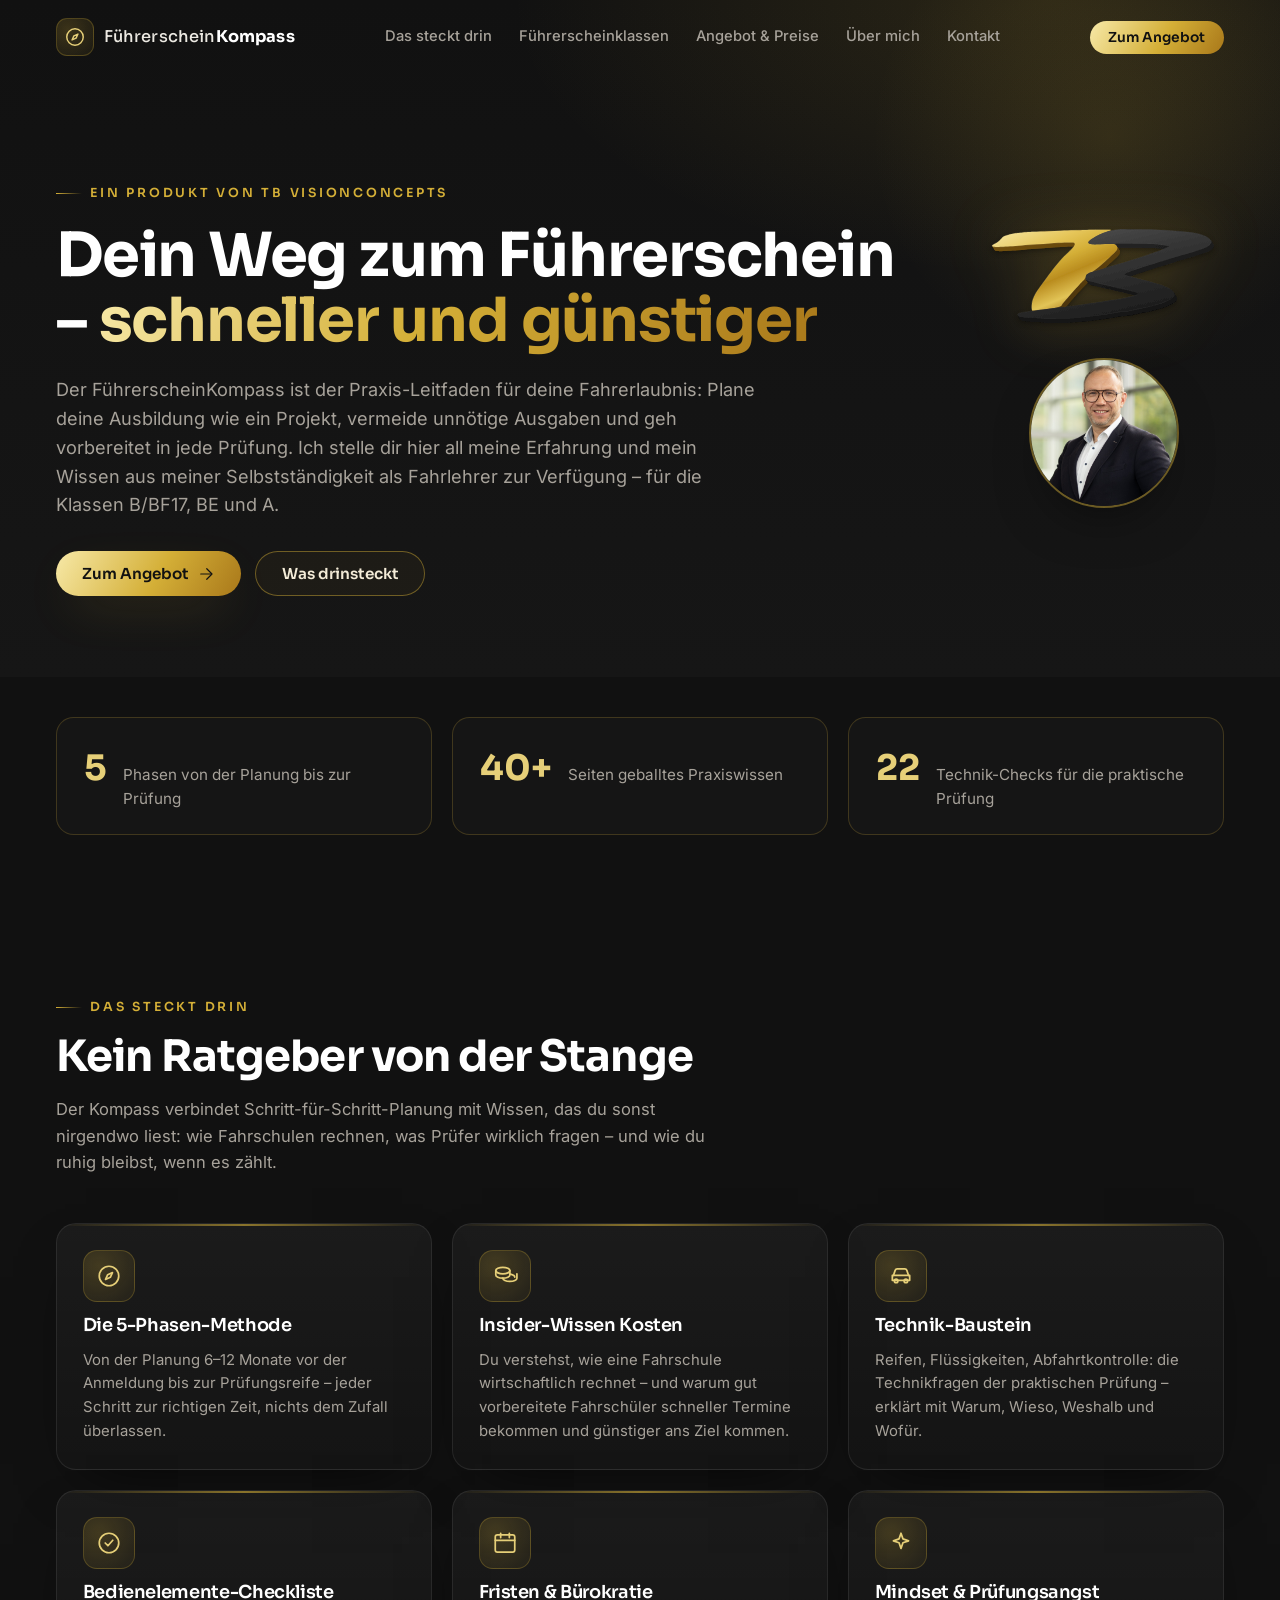
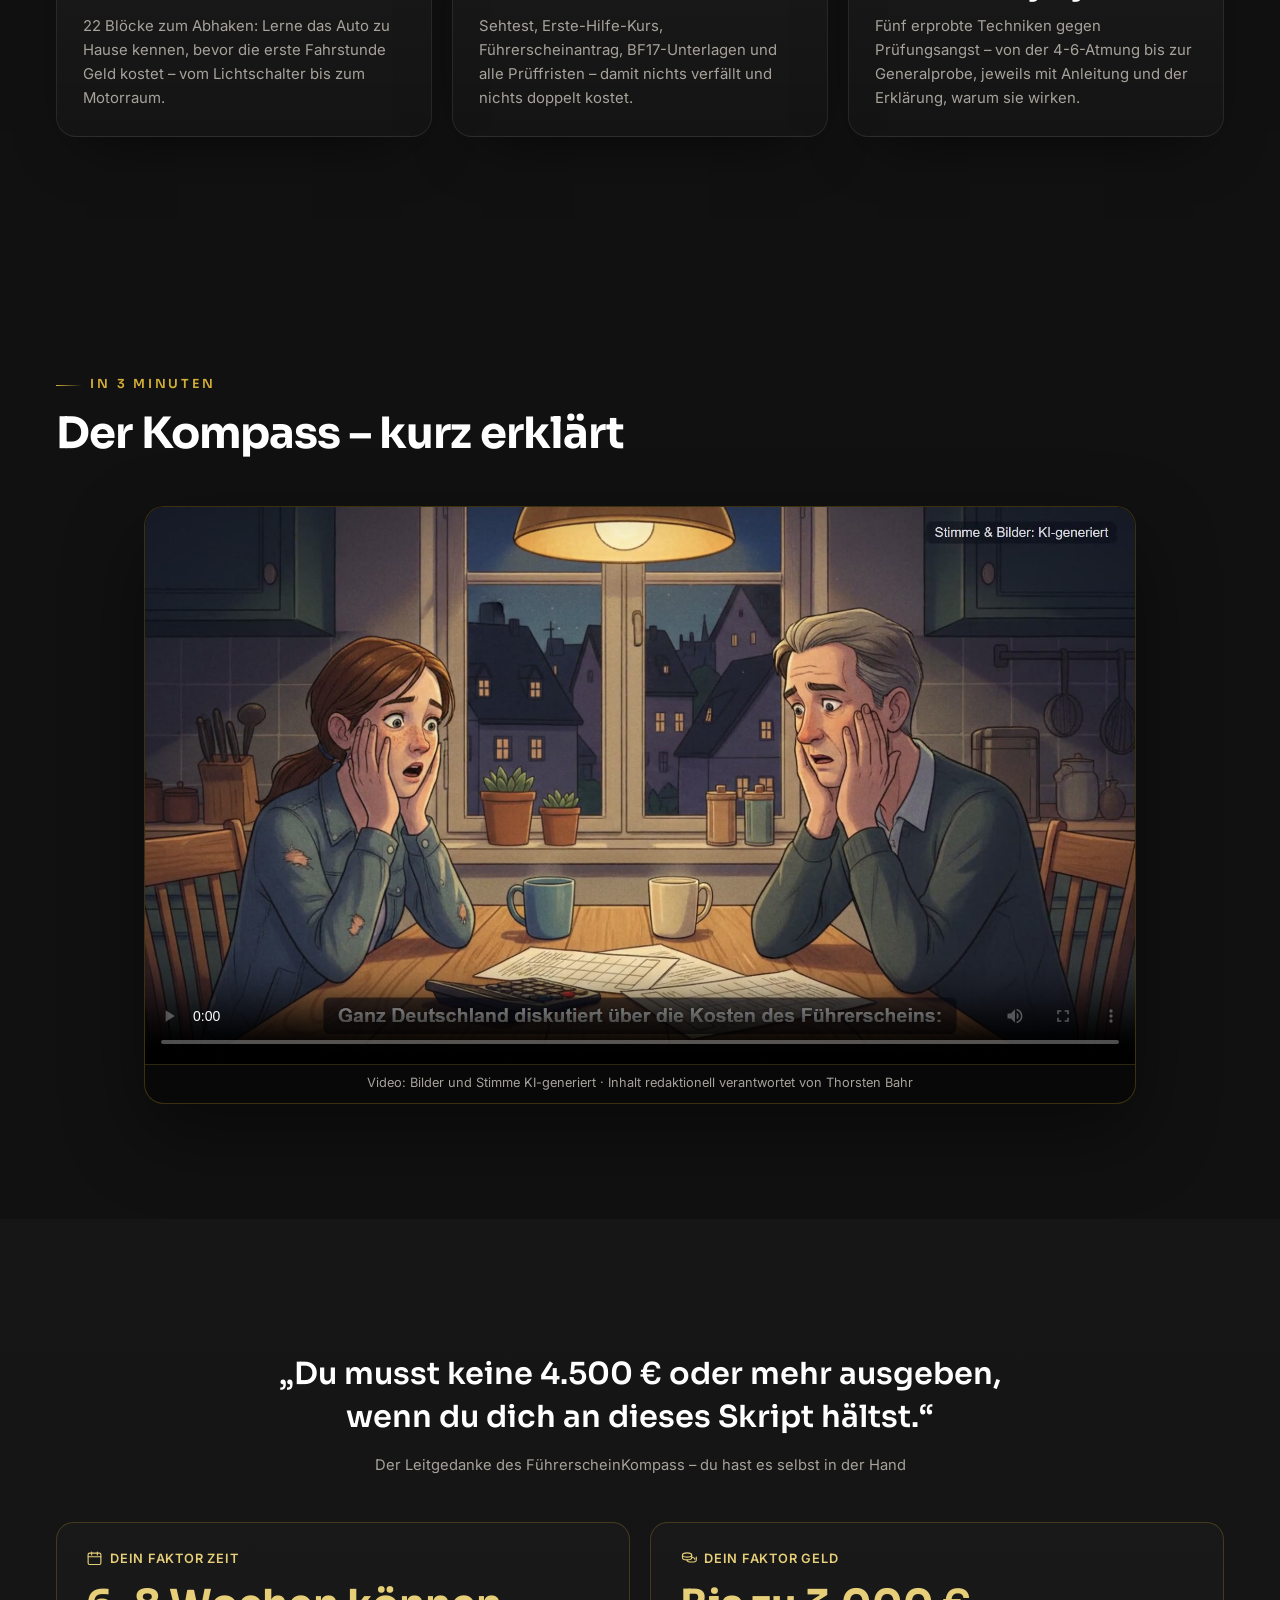
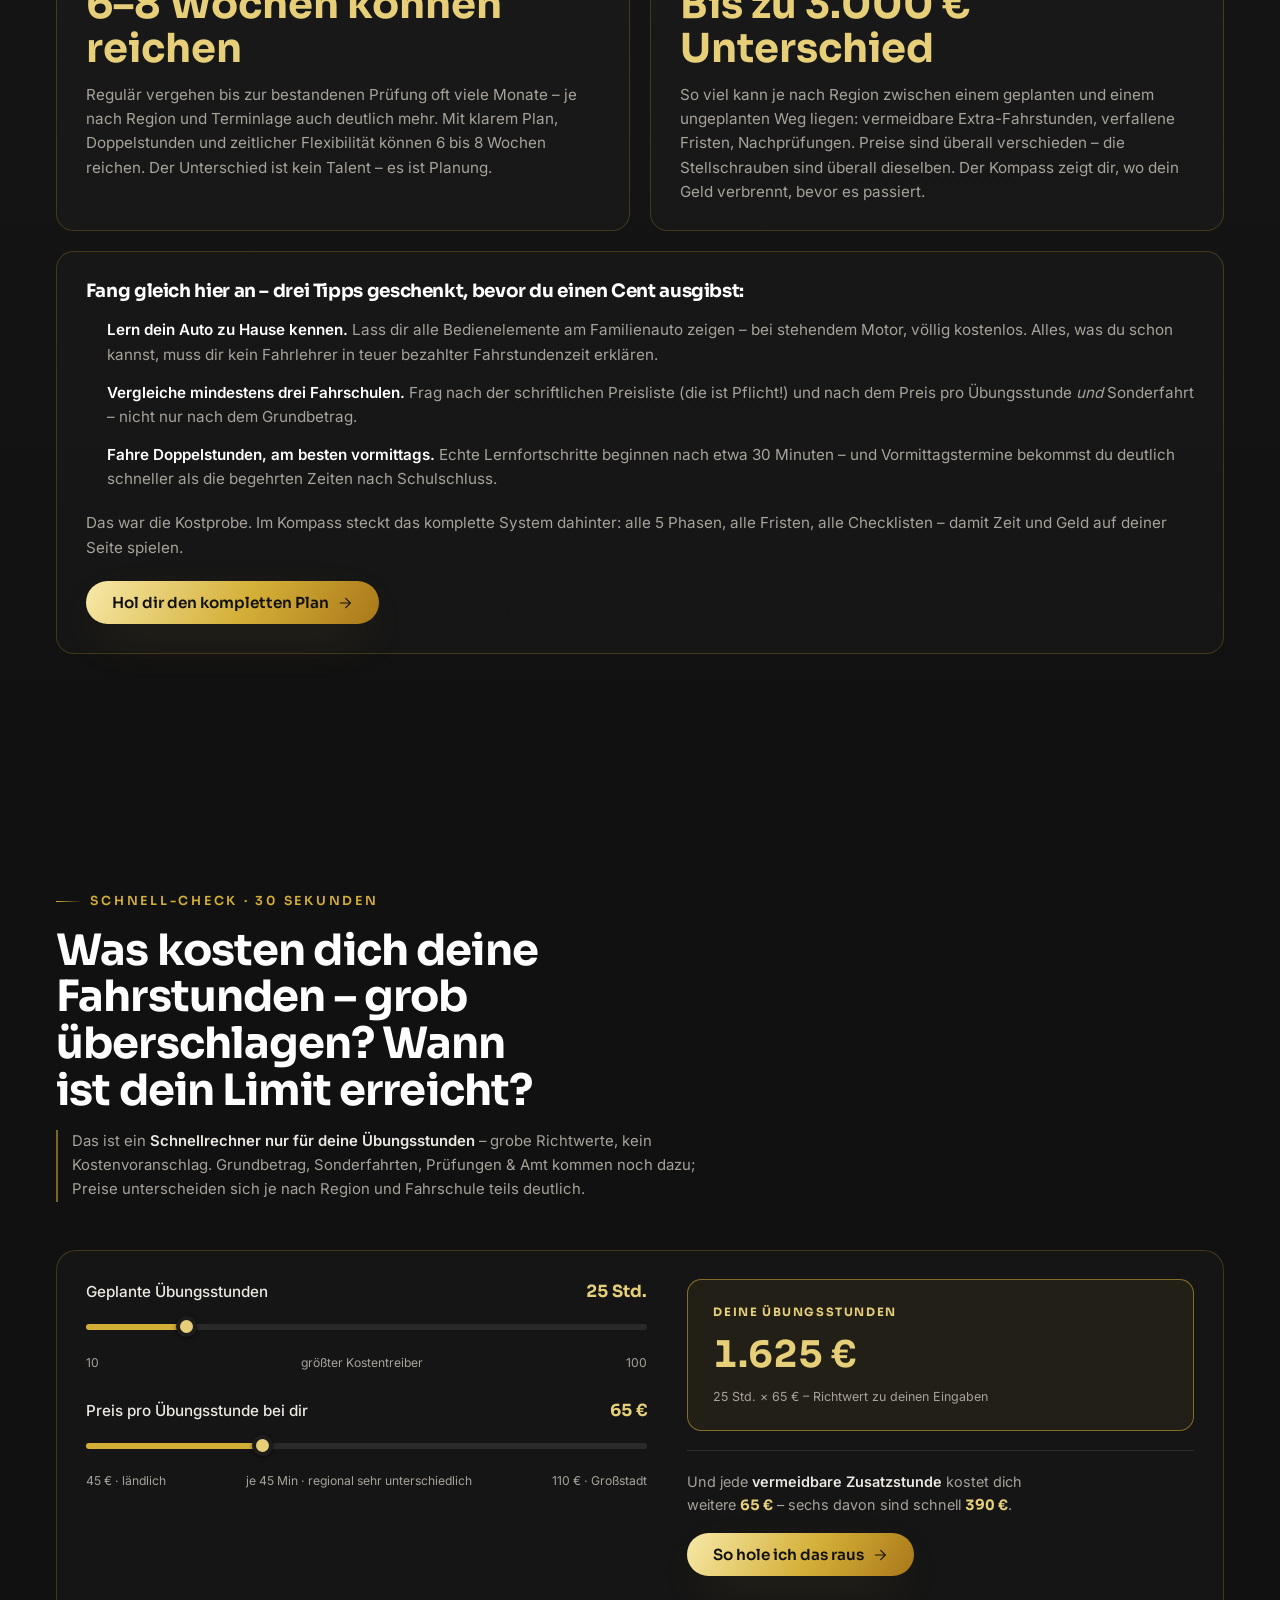
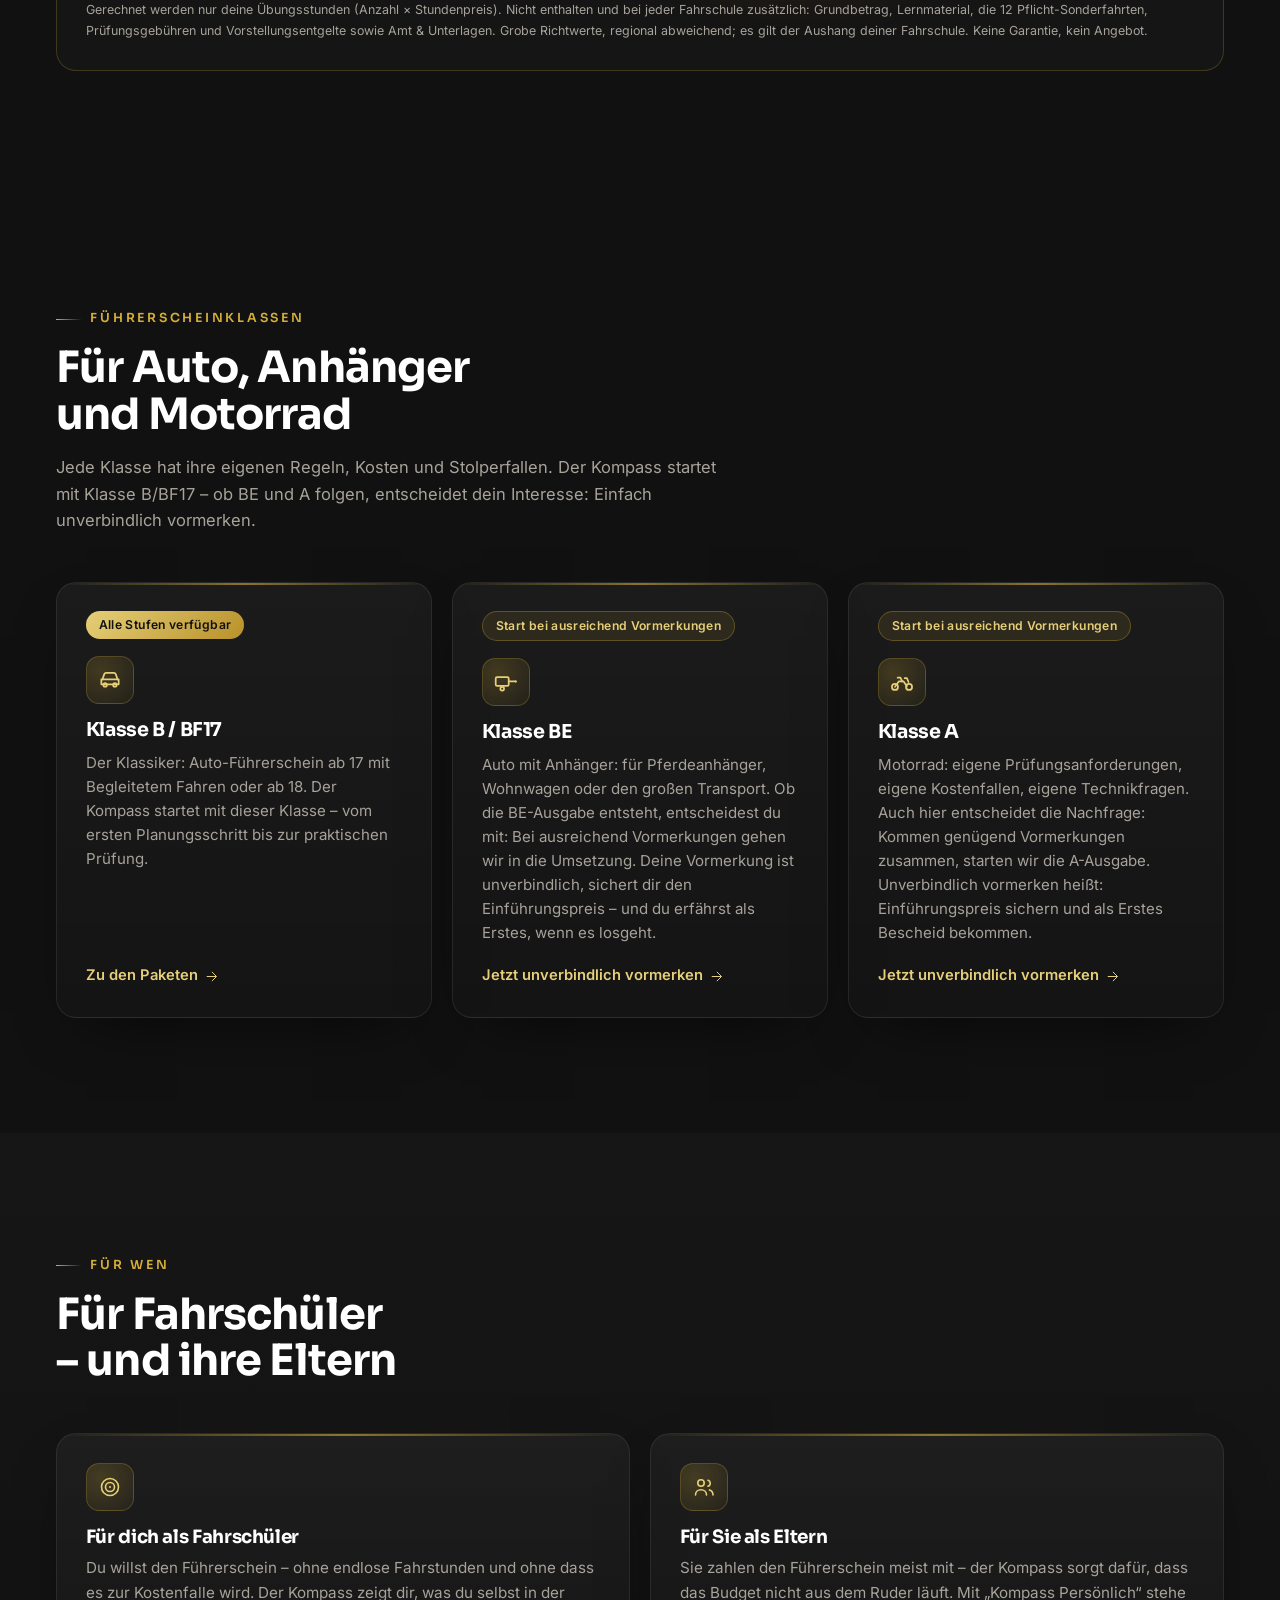
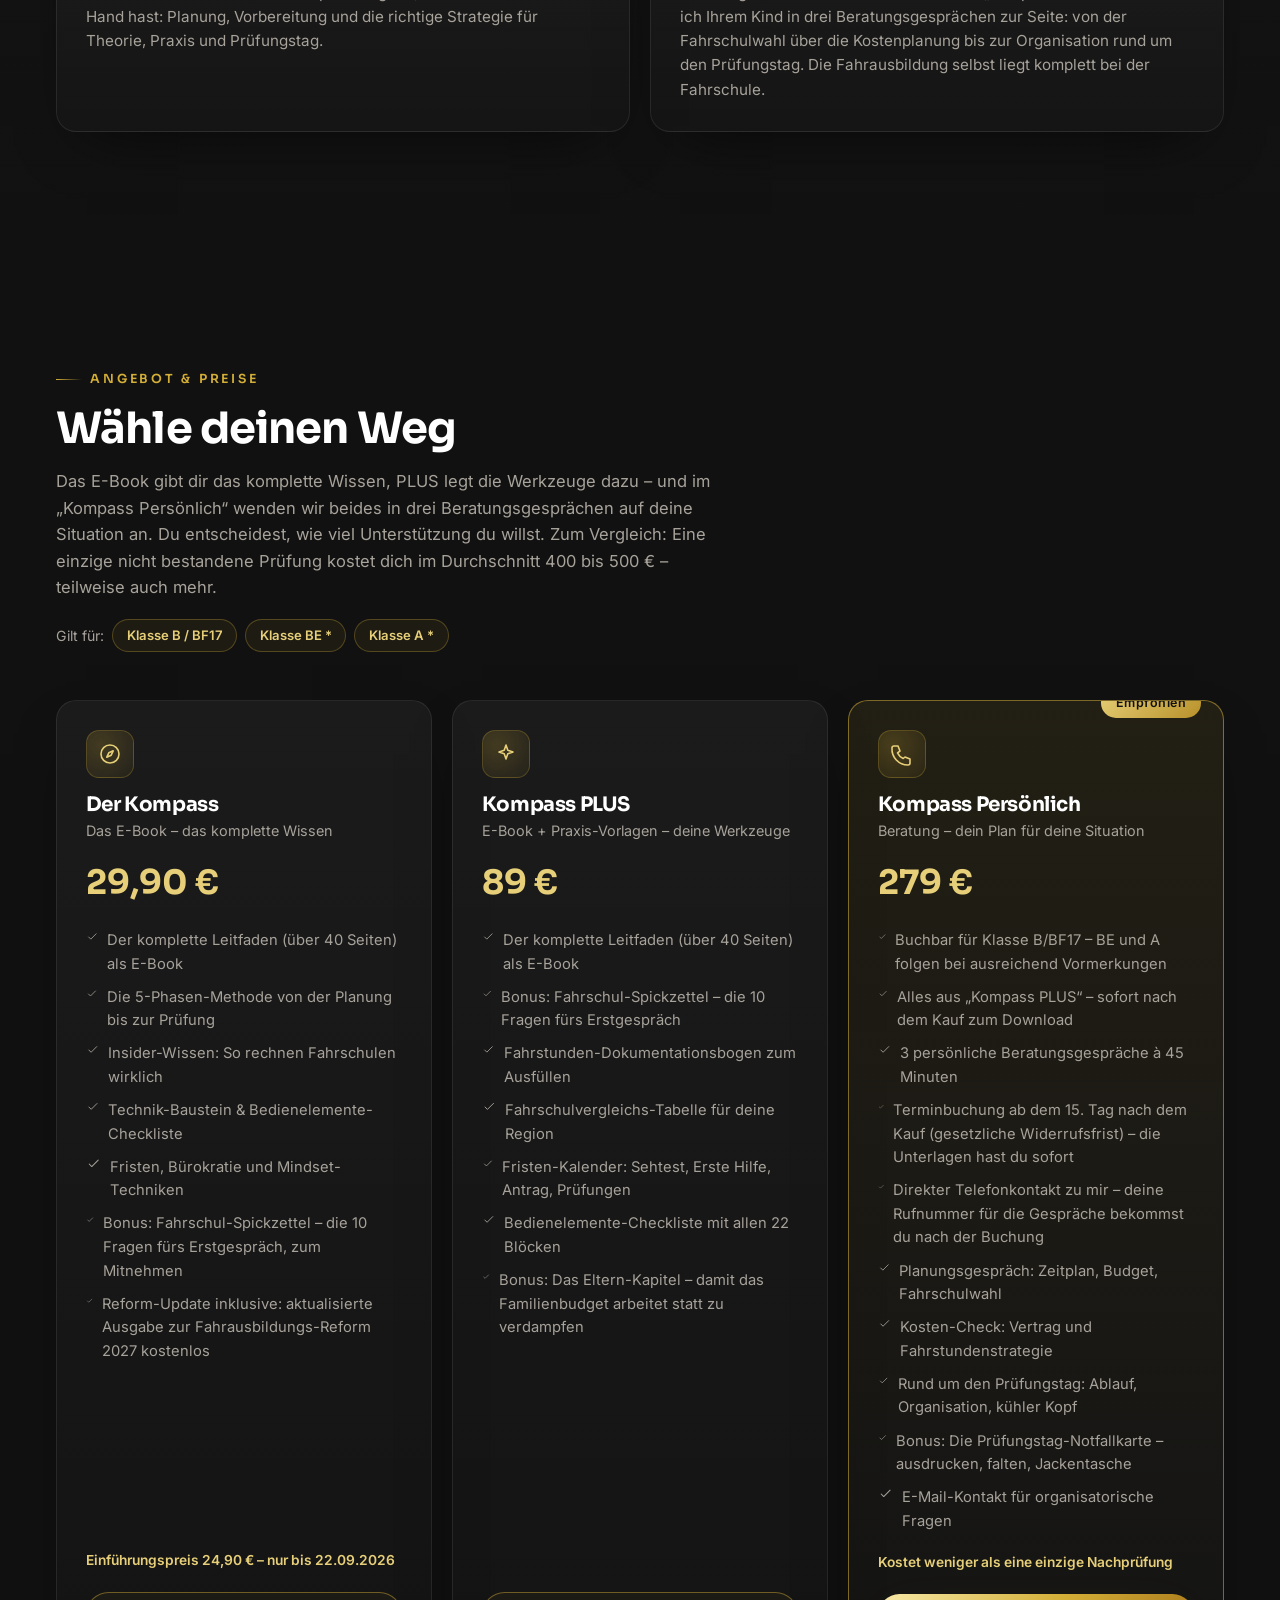
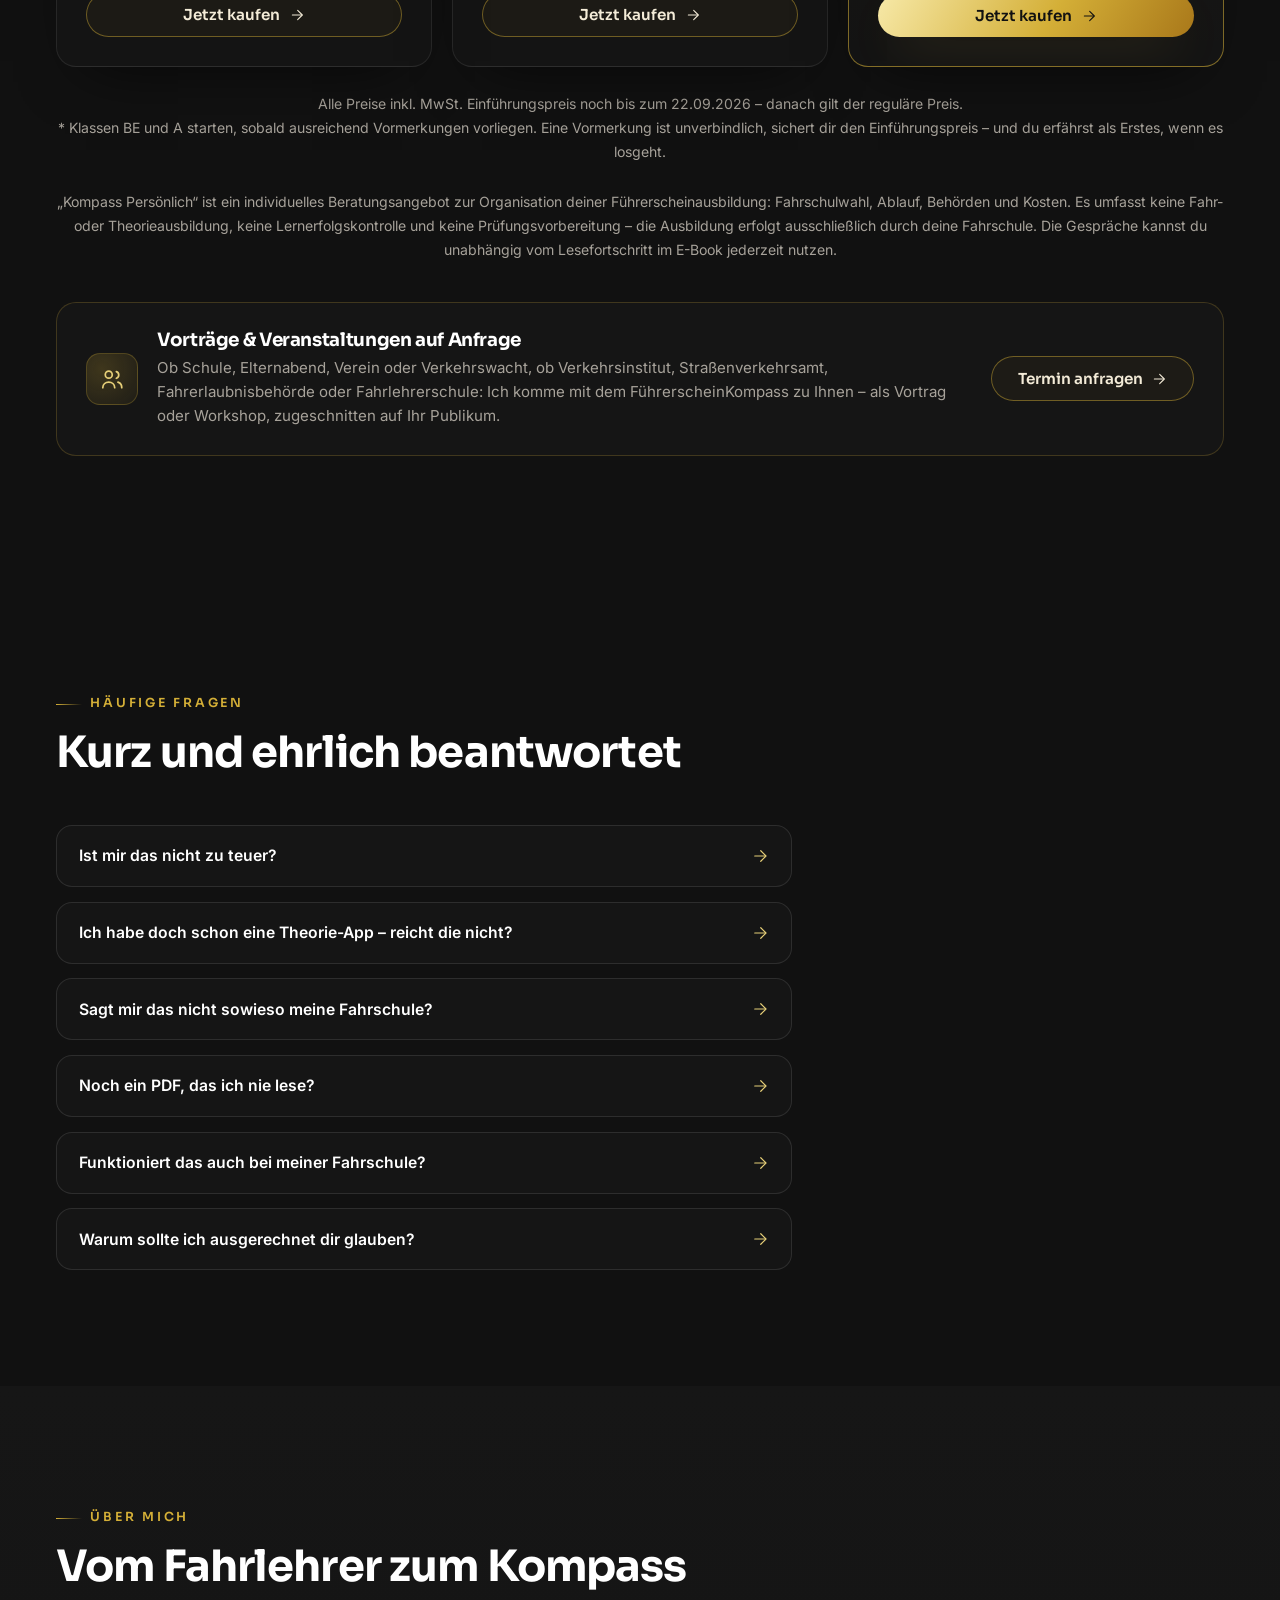
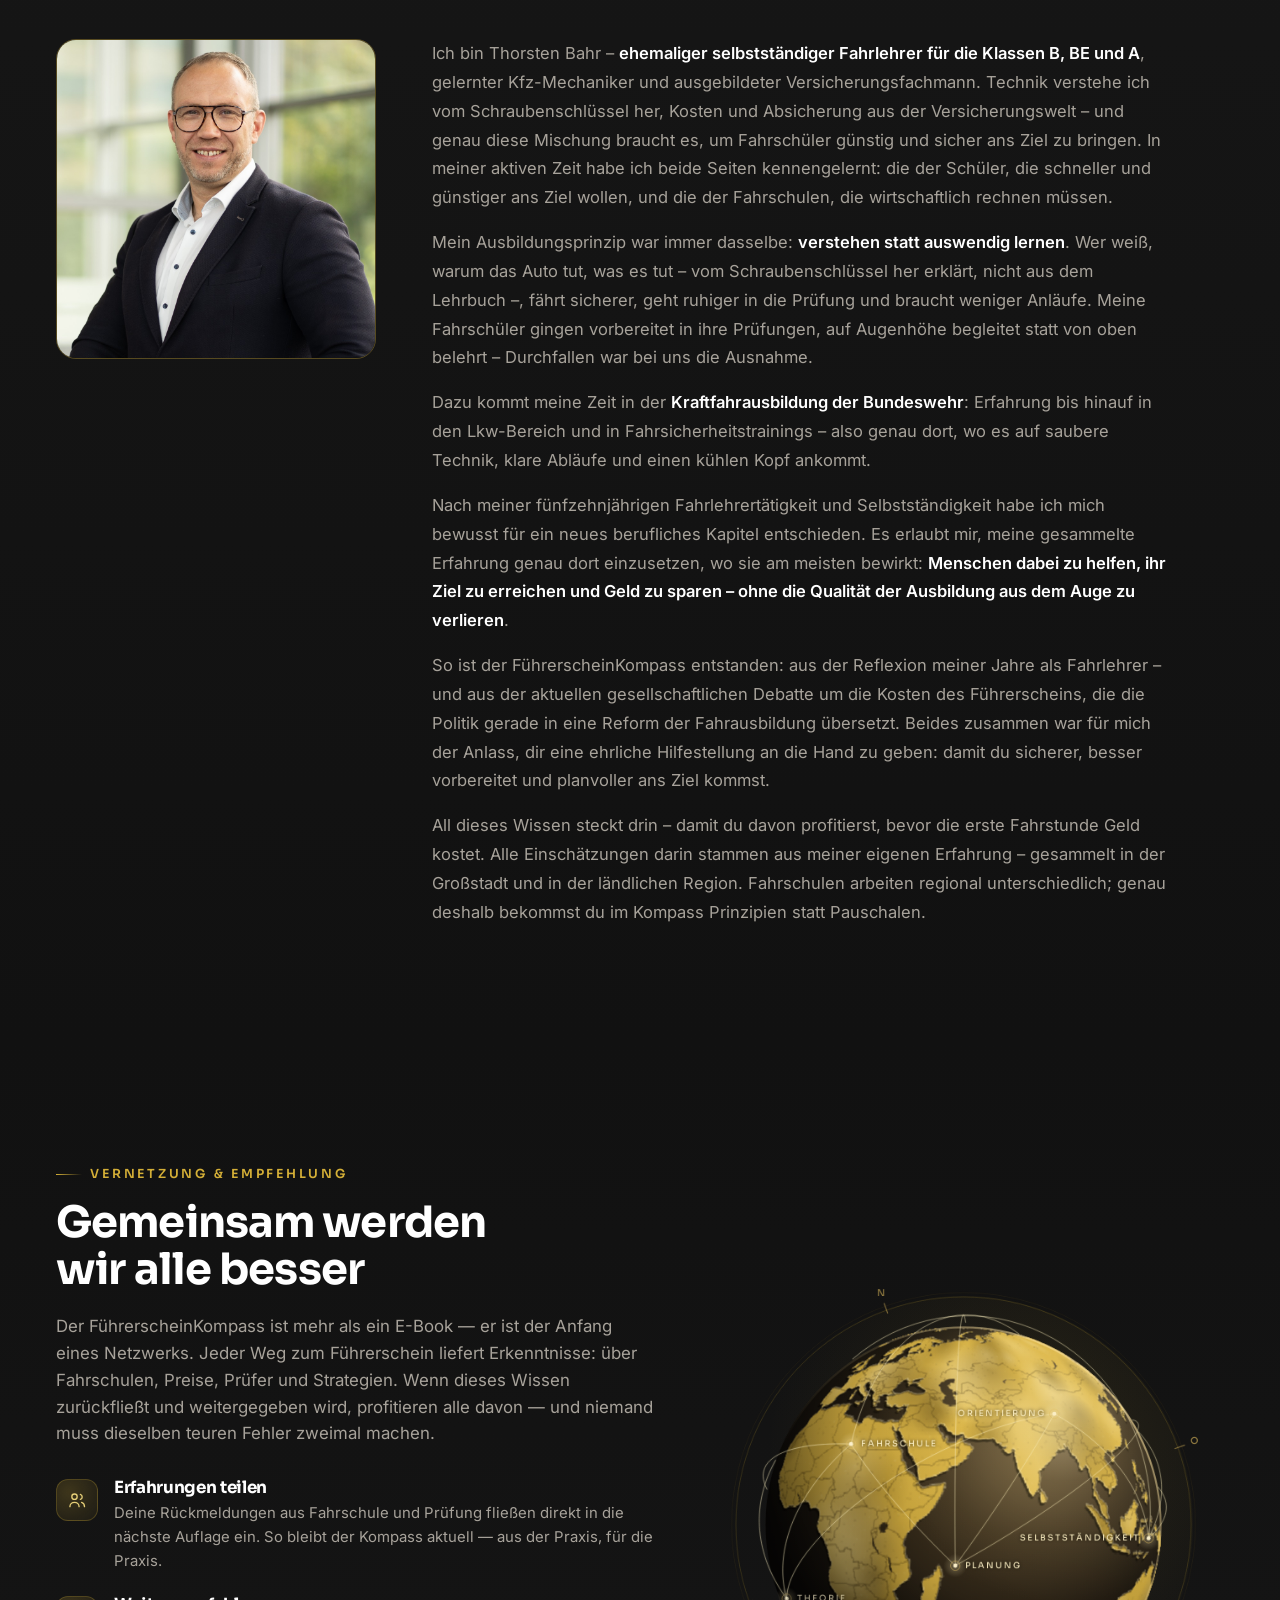
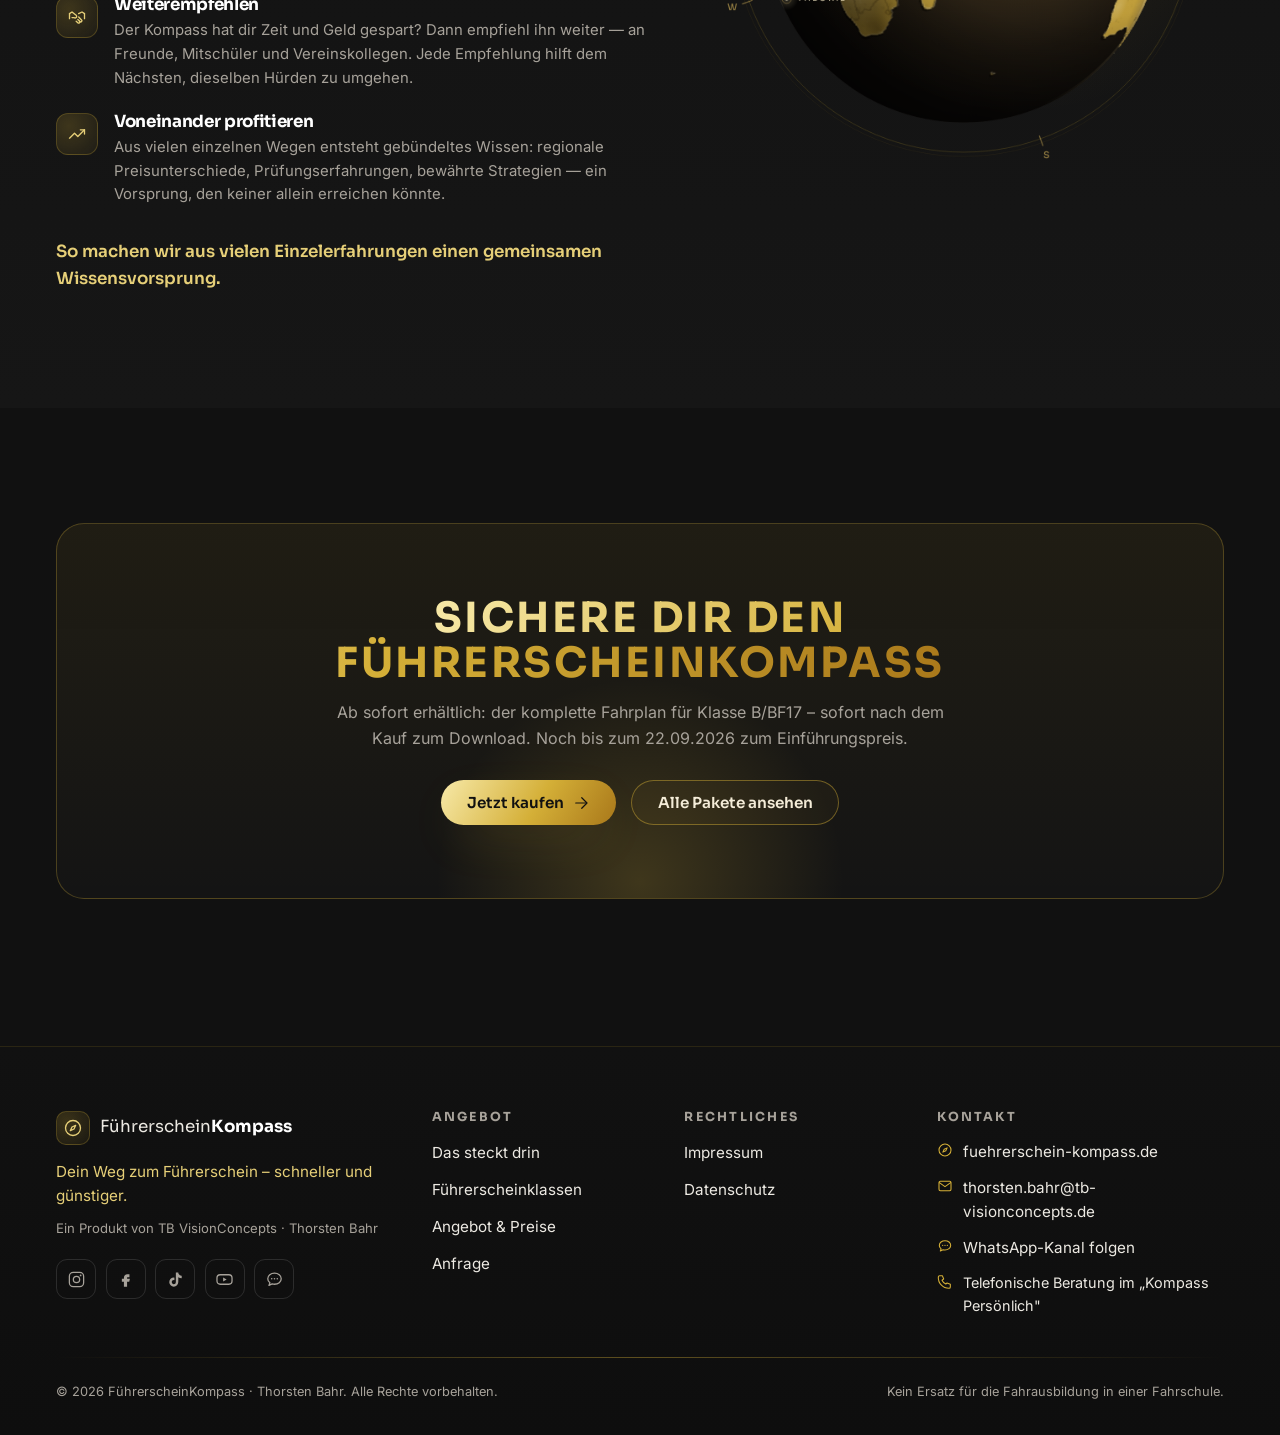
==== commit 9876eebf: "Footer: YouTube-Link auf Kanal @fuehrerscheinkompass Co-Authored-By: Claude Opus 5 (1M context) <nor" ====
--- a/index.html
+++ b/index.html
@@ -24,4 +24,4 @@
       price.addEventListener('input', render);
       render();
     })();
-  </script><section class="section" id="klassen" data-astro-cid-lcdefpme><div class="container-tb" data-astro-cid-lcdefpme><header class="section-head reveal" data-astro-cid-lcdefpme><span class="eyebrow" data-astro-cid-lcdefpme>Führerscheinklassen</span><h2 data-astro-cid-lcdefpme>Für Auto, Anhänger und Motorrad</h2><p class="section-intro" data-astro-cid-lcdefpme>Jede Klasse hat ihre eigenen Regeln, Kosten und Stolperfallen. Der Kompass startet mit Klasse B/BF17 – ob BE und A folgen, entscheidet dein Interesse: Einfach unverbindlich vormerken.</p></header><div class="klassen-grid" data-astro-cid-lcdefpme><div class="card card-topline klasse reveal" data-astro-cid-lcdefpme><span class="klasse-status" data-astro-cid-lcdefpme>Alle Stufen verfügbar</span><span class="klasse-icon" data-astro-cid-lcdefpme><svg xmlns="http://www.w3.org/2000/svg" width="26" height="26" viewBox="0 0 24 24" fill="none" stroke="currentColor" stroke-width="1.6" stroke-linecap="round" stroke-linejoin="round" class aria-hidden="true"><path d="M5 11.5 6.6 6.8A2 2 0 0 1 8.5 5.5h7a2 2 0 0 1 1.9 1.3L19 11.5"/><path d="M4 11.5h16V16H4z"/><circle cx="7.5" cy="16.5" r="1.6"/><circle cx="16.5" cy="16.5" r="1.6"/></svg></span><h3 data-astro-cid-lcdefpme>Klasse B / BF17</h3><p data-astro-cid-lcdefpme>Der Klassiker: Auto-Führerschein ab 17 mit Begleitetem Fahren oder ab 18. Der Kompass startet mit dieser Klasse – vom ersten Planungsschritt bis zur praktischen Prüfung.</p><a class="klasse-link" href="#angebot" data-astro-cid-lcdefpme>Zu den Paketen <svg xmlns="http://www.w3.org/2000/svg" width="15" height="15" viewBox="0 0 24 24" fill="none" stroke="currentColor" stroke-width="1.6" stroke-linecap="round" stroke-linejoin="round" class aria-hidden="true"><path d="M5 12h14"/><path d="m13 5 7 7-7 7"/></svg></a></div><div class="card card-topline klasse reveal" data-astro-cid-lcdefpme><span class="klasse-status klasse-status-bald" data-astro-cid-lcdefpme>Start bei ausreichend Vormerkungen</span><span class="klasse-icon" data-astro-cid-lcdefpme><svg xmlns="http://www.w3.org/2000/svg" width="26" height="26" viewBox="0 0 24 24" fill="none" stroke="currentColor" stroke-width="1.6" stroke-linecap="round" stroke-linejoin="round" class aria-hidden="true"><rect x="2.5" y="7.5" width="12" height="8" rx="1.2"/><circle cx="8.5" cy="18.2" r="1.7"/><path d="M14.5 11.5H21"/><circle cx="21" cy="11.5" r="1" fill="currentColor" stroke="none"/></svg></span><h3 data-astro-cid-lcdefpme>Klasse BE</h3><p data-astro-cid-lcdefpme>Auto mit Anhänger: für Pferdeanhänger, Wohnwagen oder den großen Transport. Ob die BE-Ausgabe entsteht, entscheidest du mit: Bei ausreichend Vormerkungen gehen wir in die Umsetzung. Deine Vormerkung ist unverbindlich, sichert dir den Einführungspreis – und du erfährst als Erstes, wenn es losgeht.</p><a class="klasse-link" href="/anfrage?stufe=vormerkung&amp;klasse=be" data-astro-cid-lcdefpme>Jetzt unverbindlich vormerken <svg xmlns="http://www.w3.org/2000/svg" width="15" height="15" viewBox="0 0 24 24" fill="none" stroke="currentColor" stroke-width="1.6" stroke-linecap="round" stroke-linejoin="round" class aria-hidden="true"><path d="M5 12h14"/><path d="m13 5 7 7-7 7"/></svg></a></div><div class="card card-topline klasse reveal" data-astro-cid-lcdefpme><span class="klasse-status klasse-status-bald" data-astro-cid-lcdefpme>Start bei ausreichend Vormerkungen</span><span class="klasse-icon" data-astro-cid-lcdefpme><svg xmlns="http://www.w3.org/2000/svg" width="26" height="26" viewBox="0 0 24 24" fill="none" stroke="currentColor" stroke-width="1.6" stroke-linecap="round" stroke-linejoin="round" class aria-hidden="true"><circle cx="5.5" cy="16.5" r="2.8"/><circle cx="18.5" cy="16.5" r="2.8"/><path d="M5.5 16.5 9 11.5h4.5l3 4.5"/><path d="M12.2 11.5 10.5 8H8"/><path d="M14.5 8.5h2l1.5 3.5"/></svg></span><h3 data-astro-cid-lcdefpme>Klasse A</h3><p data-astro-cid-lcdefpme>Motorrad: eigene Prüfungsanforderungen, eigene Kostenfallen, eigene Technikfragen. Auch hier entscheidet die Nachfrage: Kommen genügend Vormerkungen zusammen, starten wir die A-Ausgabe. Unverbindlich vormerken heißt: Einführungspreis sichern und als Erstes Bescheid bekommen.</p><a class="klasse-link" href="/anfrage?stufe=vormerkung&amp;klasse=a" data-astro-cid-lcdefpme>Jetzt unverbindlich vormerken <svg xmlns="http://www.w3.org/2000/svg" width="15" height="15" viewBox="0 0 24 24" fill="none" stroke="currentColor" stroke-width="1.6" stroke-linecap="round" stroke-linejoin="round" class aria-hidden="true"><path d="M5 12h14"/><path d="m13 5 7 7-7 7"/></svg></a></div></div></div></section><section class="section fuer-wen-band" data-astro-cid-lcdefpme><div class="container-tb" data-astro-cid-lcdefpme><header class="section-head reveal" data-astro-cid-lcdefpme><span class="eyebrow" data-astro-cid-lcdefpme>Für wen</span><h2 data-astro-cid-lcdefpme>Für Fahrschüler – und ihre Eltern</h2></header><div class="zielgruppen-grid" data-astro-cid-lcdefpme><div class="card card-topline zielgruppe reveal" data-astro-cid-lcdefpme><span class="zielgruppe-icon" data-astro-cid-lcdefpme><svg xmlns="http://www.w3.org/2000/svg" width="24" height="24" viewBox="0 0 24 24" fill="none" stroke="currentColor" stroke-width="1.6" stroke-linecap="round" stroke-linejoin="round" class aria-hidden="true"><circle cx="12" cy="12" r="8.5"/><circle cx="12" cy="12" r="4.5"/><circle cx="12" cy="12" r="1" fill="currentColor" stroke="none"/></svg></span><h3 data-astro-cid-lcdefpme>Für dich als Fahrschüler</h3><p data-astro-cid-lcdefpme>Du willst den Führerschein – ohne endlose Fahrstunden und ohne dass es zur Kostenfalle wird. Der Kompass zeigt dir, was du selbst in der Hand hast: Planung, Vorbereitung und die richtige Strategie für Theorie, Praxis und Prüfungstag.</p></div><div class="card card-topline zielgruppe reveal" data-astro-cid-lcdefpme><span class="zielgruppe-icon" data-astro-cid-lcdefpme><svg xmlns="http://www.w3.org/2000/svg" width="24" height="24" viewBox="0 0 24 24" fill="none" stroke="currentColor" stroke-width="1.6" stroke-linecap="round" stroke-linejoin="round" class aria-hidden="true"><circle cx="9" cy="8" r="3.2"/><path d="M3.5 20c0-3.2 2.6-5.2 5.5-5.2S14.5 16.8 14.5 20"/><path d="M16 5.2a3.2 3.2 0 0 1 0 6.1"/><path d="M17.5 14.9c2 .6 3.5 2.2 3.5 5.1"/></svg></span><h3 data-astro-cid-lcdefpme>Für Sie als Eltern</h3><p data-astro-cid-lcdefpme>Sie zahlen den Führerschein meist mit – der Kompass sorgt dafür, dass das Budget nicht aus dem Ruder läuft. Mit „Kompass Persönlich“ stehe ich Ihrem Kind in drei Beratungsgesprächen zur Seite: von der Fahrschulwahl über die Kostenplanung bis zur Organisation rund um den Prüfungstag. Die Fahrausbildung selbst liegt komplett bei der Fahrschule.</p></div></div></div></section><section class="section" id="angebot" data-astro-cid-lcdefpme><div class="container-tb" data-astro-cid-lcdefpme><header class="section-head reveal" data-astro-cid-lcdefpme><span class="eyebrow" data-astro-cid-lcdefpme>Angebot &amp; Preise</span><h2 data-astro-cid-lcdefpme>Wähle deinen Weg</h2><p class="section-intro" data-astro-cid-lcdefpme>Das E-Book gibt dir das komplette Wissen, PLUS legt die Werkzeuge dazu – und im „Kompass Persönlich“ wenden wir beides in drei Beratungsgesprächen auf deine Situation an. Du entscheidest, wie viel Unterstützung du willst. Zum Vergleich: Eine einzige nicht bestandene Prüfung kostet dich im Durchschnitt 400 bis 500&nbsp;€ – teilweise auch mehr.</p><p class="klassen-hinweis reveal" data-astro-cid-lcdefpme>Gilt für: <span class="klassen-chip" data-astro-cid-lcdefpme>Klasse B / BF17</span><span class="klassen-chip" data-astro-cid-lcdefpme>Klasse BE *</span><span class="klassen-chip" data-astro-cid-lcdefpme>Klasse A *</span></p></header><div class="angebot-grid" data-astro-cid-lcdefpme><div class="card angebot-card reveal" data-astro-cid-lcdefpme><span class="angebot-icon" data-astro-cid-lcdefpme><svg xmlns="http://www.w3.org/2000/svg" width="24" height="24" viewBox="0 0 24 24" fill="none" stroke="currentColor" stroke-width="1.6" stroke-linecap="round" stroke-linejoin="round" class aria-hidden="true"><circle cx="12" cy="12" r="9"/><path d="m15.2 8.8-2 4.4-4.4 2 2-4.4z"/></svg></span><h3 data-astro-cid-lcdefpme>Der Kompass</h3><p class="angebot-untertitel" data-astro-cid-lcdefpme>Das E-Book – das komplette Wissen</p><p class="angebot-preis" data-astro-cid-lcdefpme>29,90 €</p><ul class="angebot-leistungen" data-astro-cid-lcdefpme><li data-astro-cid-lcdefpme><svg xmlns="http://www.w3.org/2000/svg" width="16" height="16" viewBox="0 0 24 24" fill="none" stroke="currentColor" stroke-width="1.6" stroke-linecap="round" stroke-linejoin="round" class aria-hidden="true"><path d="M5 12l4 4 10-10"/></svg> <span data-astro-cid-lcdefpme>Der komplette Leitfaden (über 40 Seiten) als E-Book</span></li><li data-astro-cid-lcdefpme><svg xmlns="http://www.w3.org/2000/svg" width="16" height="16" viewBox="0 0 24 24" fill="none" stroke="currentColor" stroke-width="1.6" stroke-linecap="round" stroke-linejoin="round" class aria-hidden="true"><path d="M5 12l4 4 10-10"/></svg> <span data-astro-cid-lcdefpme>Die 5-Phasen-Methode von der Planung bis zur Prüfung</span></li><li data-astro-cid-lcdefpme><svg xmlns="http://www.w3.org/2000/svg" width="16" height="16" viewBox="0 0 24 24" fill="none" stroke="currentColor" stroke-width="1.6" stroke-linecap="round" stroke-linejoin="round" class aria-hidden="true"><path d="M5 12l4 4 10-10"/></svg> <span data-astro-cid-lcdefpme>Insider-Wissen: So rechnen Fahrschulen wirklich</span></li><li data-astro-cid-lcdefpme><svg xmlns="http://www.w3.org/2000/svg" width="16" height="16" viewBox="0 0 24 24" fill="none" stroke="currentColor" stroke-width="1.6" stroke-linecap="round" stroke-linejoin="round" class aria-hidden="true"><path d="M5 12l4 4 10-10"/></svg> <span data-astro-cid-lcdefpme>Technik-Baustein &amp; Bedienelemente-Checkliste</span></li><li data-astro-cid-lcdefpme><svg xmlns="http://www.w3.org/2000/svg" width="16" height="16" viewBox="0 0 24 24" fill="none" stroke="currentColor" stroke-width="1.6" stroke-linecap="round" stroke-linejoin="round" class aria-hidden="true"><path d="M5 12l4 4 10-10"/></svg> <span data-astro-cid-lcdefpme>Fristen, Bürokratie und Mindset-Techniken</span></li><li data-astro-cid-lcdefpme><svg xmlns="http://www.w3.org/2000/svg" width="16" height="16" viewBox="0 0 24 24" fill="none" stroke="currentColor" stroke-width="1.6" stroke-linecap="round" stroke-linejoin="round" class aria-hidden="true"><path d="M5 12l4 4 10-10"/></svg> <span data-astro-cid-lcdefpme>Bonus: Fahrschul-Spickzettel – die 10 Fragen fürs Erstgespräch, zum Mitnehmen</span></li><li data-astro-cid-lcdefpme><svg xmlns="http://www.w3.org/2000/svg" width="16" height="16" viewBox="0 0 24 24" fill="none" stroke="currentColor" stroke-width="1.6" stroke-linecap="round" stroke-linejoin="round" class aria-hidden="true"><path d="M5 12l4 4 10-10"/></svg> <span data-astro-cid-lcdefpme>Reform-Update inklusive: aktualisierte Ausgabe zur Fahrausbildungs-Reform 2027 kostenlos</span></li></ul><p class="angebot-hinweis" data-astro-cid-lcdefpme>Einführungspreis 24,90 € – nur bis 22.09.2026</p><a class="btn btn-ghost angebot-cta" href="https://www.checkout-ds24.com/product/720560" target="_blank" rel="noopener noreferrer" data-astro-cid-lcdefpme>Jetzt kaufen <svg xmlns="http://www.w3.org/2000/svg" width="16" height="16" viewBox="0 0 24 24" fill="none" stroke="currentColor" stroke-width="1.6" stroke-linecap="round" stroke-linejoin="round" class aria-hidden="true"><path d="M5 12h14"/><path d="m13 5 7 7-7 7"/></svg></a></div><div class="card angebot-card reveal" data-astro-cid-lcdefpme><span class="angebot-icon" data-astro-cid-lcdefpme><svg xmlns="http://www.w3.org/2000/svg" width="24" height="24" viewBox="0 0 24 24" fill="none" stroke="currentColor" stroke-width="1.6" stroke-linecap="round" stroke-linejoin="round" class aria-hidden="true"><path d="M12 3l1.8 5.2L19 10l-5.2 1.8L12 17l-1.8-5.2L5 10l5.2-1.8z"/></svg></span><h3 data-astro-cid-lcdefpme>Kompass PLUS</h3><p class="angebot-untertitel" data-astro-cid-lcdefpme>E-Book + Praxis-Vorlagen – deine Werkzeuge</p><p class="angebot-preis" data-astro-cid-lcdefpme>89 €</p><ul class="angebot-leistungen" data-astro-cid-lcdefpme><li data-astro-cid-lcdefpme><svg xmlns="http://www.w3.org/2000/svg" width="16" height="16" viewBox="0 0 24 24" fill="none" stroke="currentColor" stroke-width="1.6" stroke-linecap="round" stroke-linejoin="round" class aria-hidden="true"><path d="M5 12l4 4 10-10"/></svg> <span data-astro-cid-lcdefpme>Der komplette Leitfaden (über 40 Seiten) als E-Book</span></li><li data-astro-cid-lcdefpme><svg xmlns="http://www.w3.org/2000/svg" width="16" height="16" viewBox="0 0 24 24" fill="none" stroke="currentColor" stroke-width="1.6" stroke-linecap="round" stroke-linejoin="round" class aria-hidden="true"><path d="M5 12l4 4 10-10"/></svg> <span data-astro-cid-lcdefpme>Bonus: Fahrschul-Spickzettel – die 10 Fragen fürs Erstgespräch</span></li><li data-astro-cid-lcdefpme><svg xmlns="http://www.w3.org/2000/svg" width="16" height="16" viewBox="0 0 24 24" fill="none" stroke="currentColor" stroke-width="1.6" stroke-linecap="round" stroke-linejoin="round" class aria-hidden="true"><path d="M5 12l4 4 10-10"/></svg> <span data-astro-cid-lcdefpme>Fahrstunden-Dokumentationsbogen zum Ausfüllen</span></li><li data-astro-cid-lcdefpme><svg xmlns="http://www.w3.org/2000/svg" width="16" height="16" viewBox="0 0 24 24" fill="none" stroke="currentColor" stroke-width="1.6" stroke-linecap="round" stroke-linejoin="round" class aria-hidden="true"><path d="M5 12l4 4 10-10"/></svg> <span data-astro-cid-lcdefpme>Fahrschulvergleichs-Tabelle für deine Region</span></li><li data-astro-cid-lcdefpme><svg xmlns="http://www.w3.org/2000/svg" width="16" height="16" viewBox="0 0 24 24" fill="none" stroke="currentColor" stroke-width="1.6" stroke-linecap="round" stroke-linejoin="round" class aria-hidden="true"><path d="M5 12l4 4 10-10"/></svg> <span data-astro-cid-lcdefpme>Fristen-Kalender: Sehtest, Erste Hilfe, Antrag, Prüfungen</span></li><li data-astro-cid-lcdefpme><svg xmlns="http://www.w3.org/2000/svg" width="16" height="16" viewBox="0 0 24 24" fill="none" stroke="currentColor" stroke-width="1.6" stroke-linecap="round" stroke-linejoin="round" class aria-hidden="true"><path d="M5 12l4 4 10-10"/></svg> <span data-astro-cid-lcdefpme>Bedienelemente-Checkliste mit allen 22 Blöcken</span></li><li data-astro-cid-lcdefpme><svg xmlns="http://www.w3.org/2000/svg" width="16" height="16" viewBox="0 0 24 24" fill="none" stroke="currentColor" stroke-width="1.6" stroke-linecap="round" stroke-linejoin="round" class aria-hidden="true"><path d="M5 12l4 4 10-10"/></svg> <span data-astro-cid-lcdefpme>Bonus: Das Eltern-Kapitel – damit das Familienbudget arbeitet statt zu verdampfen</span></li></ul><a class="btn btn-ghost angebot-cta" href="https://www.checkout-ds24.com/product/720586" target="_blank" rel="noopener noreferrer" data-astro-cid-lcdefpme>Jetzt kaufen <svg xmlns="http://www.w3.org/2000/svg" width="16" height="16" viewBox="0 0 24 24" fill="none" stroke="currentColor" stroke-width="1.6" stroke-linecap="round" stroke-linejoin="round" class aria-hidden="true"><path d="M5 12h14"/><path d="m13 5 7 7-7 7"/></svg></a></div><div class="card angebot-card reveal angebot-empfohlen" data-astro-cid-lcdefpme><span class="angebot-badge" data-astro-cid-lcdefpme>Empfohlen</span><span class="angebot-icon" data-astro-cid-lcdefpme><svg xmlns="http://www.w3.org/2000/svg" width="24" height="24" viewBox="0 0 24 24" fill="none" stroke="currentColor" stroke-width="1.6" stroke-linecap="round" stroke-linejoin="round" class aria-hidden="true"><path d="M4 4h4l2 5-2.5 1.8a12 12 0 0 0 5.7 5.7L15 15l5 2v4a2 2 0 0 1-2 2A16 16 0 0 1 2 6a2 2 0 0 1 2-2z"/></svg></span><h3 data-astro-cid-lcdefpme>Kompass Persönlich</h3><p class="angebot-untertitel" data-astro-cid-lcdefpme>Beratung – dein Plan für deine Situation</p><p class="angebot-preis" data-astro-cid-lcdefpme>279 €</p><ul class="angebot-leistungen" data-astro-cid-lcdefpme><li data-astro-cid-lcdefpme><svg xmlns="http://www.w3.org/2000/svg" width="16" height="16" viewBox="0 0 24 24" fill="none" stroke="currentColor" stroke-width="1.6" stroke-linecap="round" stroke-linejoin="round" class aria-hidden="true"><path d="M5 12l4 4 10-10"/></svg> <span data-astro-cid-lcdefpme>Buchbar für Klasse B/BF17 – BE und A folgen bei ausreichend Vormerkungen</span></li><li data-astro-cid-lcdefpme><svg xmlns="http://www.w3.org/2000/svg" width="16" height="16" viewBox="0 0 24 24" fill="none" stroke="currentColor" stroke-width="1.6" stroke-linecap="round" stroke-linejoin="round" class aria-hidden="true"><path d="M5 12l4 4 10-10"/></svg> <span data-astro-cid-lcdefpme>Alles aus „Kompass PLUS“ – sofort nach dem Kauf zum Download</span></li><li data-astro-cid-lcdefpme><svg xmlns="http://www.w3.org/2000/svg" width="16" height="16" viewBox="0 0 24 24" fill="none" stroke="currentColor" stroke-width="1.6" stroke-linecap="round" stroke-linejoin="round" class aria-hidden="true"><path d="M5 12l4 4 10-10"/></svg> <span data-astro-cid-lcdefpme>3 persönliche Beratungsgespräche à 45 Minuten</span></li><li data-astro-cid-lcdefpme><svg xmlns="http://www.w3.org/2000/svg" width="16" height="16" viewBox="0 0 24 24" fill="none" stroke="currentColor" stroke-width="1.6" stroke-linecap="round" stroke-linejoin="round" class aria-hidden="true"><path d="M5 12l4 4 10-10"/></svg> <span data-astro-cid-lcdefpme>Terminbuchung ab dem 15. Tag nach dem Kauf (gesetzliche Widerrufsfrist) – die Unterlagen hast du sofort</span></li><li data-astro-cid-lcdefpme><svg xmlns="http://www.w3.org/2000/svg" width="16" height="16" viewBox="0 0 24 24" fill="none" stroke="currentColor" stroke-width="1.6" stroke-linecap="round" stroke-linejoin="round" class aria-hidden="true"><path d="M5 12l4 4 10-10"/></svg> <span data-astro-cid-lcdefpme>Direkter Telefonkontakt zu mir – deine Rufnummer für die Gespräche bekommst du nach der Buchung</span></li><li data-astro-cid-lcdefpme><svg xmlns="http://www.w3.org/2000/svg" width="16" height="16" viewBox="0 0 24 24" fill="none" stroke="currentColor" stroke-width="1.6" stroke-linecap="round" stroke-linejoin="round" class aria-hidden="true"><path d="M5 12l4 4 10-10"/></svg> <span data-astro-cid-lcdefpme>Planungsgespräch: Zeitplan, Budget, Fahrschulwahl</span></li><li data-astro-cid-lcdefpme><svg xmlns="http://www.w3.org/2000/svg" width="16" height="16" viewBox="0 0 24 24" fill="none" stroke="currentColor" stroke-width="1.6" stroke-linecap="round" stroke-linejoin="round" class aria-hidden="true"><path d="M5 12l4 4 10-10"/></svg> <span data-astro-cid-lcdefpme>Kosten-Check: Vertrag und Fahrstundenstrategie</span></li><li data-astro-cid-lcdefpme><svg xmlns="http://www.w3.org/2000/svg" width="16" height="16" viewBox="0 0 24 24" fill="none" stroke="currentColor" stroke-width="1.6" stroke-linecap="round" stroke-linejoin="round" class aria-hidden="true"><path d="M5 12l4 4 10-10"/></svg> <span data-astro-cid-lcdefpme>Rund um den Prüfungstag: Ablauf, Organisation, kühler Kopf</span></li><li data-astro-cid-lcdefpme><svg xmlns="http://www.w3.org/2000/svg" width="16" height="16" viewBox="0 0 24 24" fill="none" stroke="currentColor" stroke-width="1.6" stroke-linecap="round" stroke-linejoin="round" class aria-hidden="true"><path d="M5 12l4 4 10-10"/></svg> <span data-astro-cid-lcdefpme>Bonus: Die Prüfungstag-Notfallkarte – ausdrucken, falten, Jackentasche</span></li><li data-astro-cid-lcdefpme><svg xmlns="http://www.w3.org/2000/svg" width="16" height="16" viewBox="0 0 24 24" fill="none" stroke="currentColor" stroke-width="1.6" stroke-linecap="round" stroke-linejoin="round" class aria-hidden="true"><path d="M5 12l4 4 10-10"/></svg> <span data-astro-cid-lcdefpme>E-Mail-Kontakt für organisatorische Fragen</span></li></ul><p class="angebot-hinweis" data-astro-cid-lcdefpme>Kostet weniger als eine einzige Nachprüfung</p><a class="btn btn-primary angebot-cta" href="https://www.checkout-ds24.com/product/720601" target="_blank" rel="noopener noreferrer" data-astro-cid-lcdefpme>Jetzt kaufen <svg xmlns="http://www.w3.org/2000/svg" width="16" height="16" viewBox="0 0 24 24" fill="none" stroke="currentColor" stroke-width="1.6" stroke-linecap="round" stroke-linejoin="round" class aria-hidden="true"><path d="M5 12h14"/><path d="m13 5 7 7-7 7"/></svg></a></div></div><p class="angebot-fussnote reveal" data-astro-cid-lcdefpme>Alle Preise inkl. MwSt. Einführungspreis noch bis zum 22.09.2026 – danach gilt der reguläre Preis.<br data-astro-cid-lcdefpme>* Klassen BE und A starten, sobald ausreichend Vormerkungen vorliegen. Eine Vormerkung ist unverbindlich, sichert dir den Einführungspreis – und du erfährst als Erstes, wenn es losgeht.</p><p class="angebot-fussnote reveal" data-astro-cid-lcdefpme>„Kompass Persönlich“ ist ein individuelles Beratungsangebot zur Organisation deiner Führerscheinausbildung: Fahrschulwahl, Ablauf, Behörden und Kosten. Es umfasst keine Fahr- oder Theorieausbildung, keine Lernerfolgskontrolle und keine Prüfungsvorbereitung – die Ausbildung erfolgt ausschließlich durch deine Fahrschule. Die Gespräche kannst du unabhängig vom Lesefortschritt im E-Book jederzeit nutzen.</p><div class="veranstaltungen reveal" data-astro-cid-lcdefpme><span class="veranstaltungen-icon" data-astro-cid-lcdefpme><svg xmlns="http://www.w3.org/2000/svg" width="26" height="26" viewBox="0 0 24 24" fill="none" stroke="currentColor" stroke-width="1.6" stroke-linecap="round" stroke-linejoin="round" class aria-hidden="true"><circle cx="9" cy="8" r="3.2"/><path d="M3.5 20c0-3.2 2.6-5.2 5.5-5.2S14.5 16.8 14.5 20"/><path d="M16 5.2a3.2 3.2 0 0 1 0 6.1"/><path d="M17.5 14.9c2 .6 3.5 2.2 3.5 5.1"/></svg></span><div class="veranstaltungen-copy" data-astro-cid-lcdefpme><h3 data-astro-cid-lcdefpme>Vorträge &amp; Veranstaltungen auf Anfrage</h3><p data-astro-cid-lcdefpme>Ob Schule, Elternabend, Verein oder Verkehrswacht, ob Verkehrsinstitut, Straßenverkehrsamt, Fahrerlaubnisbehörde oder Fahrlehrerschule: Ich komme mit dem FührerscheinKompass zu Ihnen – als Vortrag oder Workshop, zugeschnitten auf Ihr Publikum.</p></div><a class="btn btn-ghost" href="/anfrage?stufe=veranstaltung" data-astro-cid-lcdefpme>Termin anfragen <svg xmlns="http://www.w3.org/2000/svg" width="16" height="16" viewBox="0 0 24 24" fill="none" stroke="currentColor" stroke-width="1.6" stroke-linecap="round" stroke-linejoin="round" class aria-hidden="true"><path d="M5 12h14"/><path d="m13 5 7 7-7 7"/></svg></a></div></div></section><section class="section" id="faq" data-astro-cid-lcdefpme><div class="container-tb" data-astro-cid-lcdefpme><header class="section-head reveal" data-astro-cid-lcdefpme><span class="eyebrow" data-astro-cid-lcdefpme>Häufige Fragen</span><h2 data-astro-cid-lcdefpme>Kurz und ehrlich beantwortet</h2></header><div class="faq-liste reveal" data-astro-cid-lcdefpme><details class="faq-item" data-astro-cid-lcdefpme><summary data-astro-cid-lcdefpme><span data-astro-cid-lcdefpme>Ist mir das nicht zu teuer?</span><span class="faq-plus" aria-hidden="true" data-astro-cid-lcdefpme><svg xmlns="http://www.w3.org/2000/svg" width="18" height="18" viewBox="0 0 24 24" fill="none" stroke="currentColor" stroke-width="1.6" stroke-linecap="round" stroke-linejoin="round" class aria-hidden="true"><path d="M5 12h14"/><path d="m13 5 7 7-7 7"/></svg></span></summary><p data-astro-cid-lcdefpme>Eine einzige Nachprüfung kostet im Durchschnitt 400 bis 500 €, je nach Region auch mehr. Der Kompass kostet 29,90 €. Wenn er dir nur eine einzige Fahrstunde spart, hat er sich schon mehr als bezahlt gemacht.</p></details><details class="faq-item" data-astro-cid-lcdefpme><summary data-astro-cid-lcdefpme><span data-astro-cid-lcdefpme>Ich habe doch schon eine Theorie-App – reicht die nicht?</span><span class="faq-plus" aria-hidden="true" data-astro-cid-lcdefpme><svg xmlns="http://www.w3.org/2000/svg" width="18" height="18" viewBox="0 0 24 24" fill="none" stroke="currentColor" stroke-width="1.6" stroke-linecap="round" stroke-linejoin="round" class aria-hidden="true"><path d="M5 12h14"/><path d="m13 5 7 7-7 7"/></svg></span></summary><p data-astro-cid-lcdefpme>Behalte sie unbedingt! Die App lernt mit dir die Prüfungsfragen. Der Kompass plant deine Ausbildung, deine Kosten und deine Prüfungen. Das eine ersetzt das andere nicht – zusammen sind sie stark.</p></details><details class="faq-item" data-astro-cid-lcdefpme><summary data-astro-cid-lcdefpme><span data-astro-cid-lcdefpme>Sagt mir das nicht sowieso meine Fahrschule?</span><span class="faq-plus" aria-hidden="true" data-astro-cid-lcdefpme><svg xmlns="http://www.w3.org/2000/svg" width="18" height="18" viewBox="0 0 24 24" fill="none" stroke="currentColor" stroke-width="1.6" stroke-linecap="round" stroke-linejoin="round" class aria-hidden="true"><path d="M5 12h14"/><path d="m13 5 7 7-7 7"/></svg></span></summary><p data-astro-cid-lcdefpme>Deine Fahrschule ist Dienstleister und Verkäufer zugleich. Der Kompass zeigt dir, wie sie rechnet – damit du auf Augenhöhe entscheiden kannst, was du wirklich brauchst.</p></details><details class="faq-item" data-astro-cid-lcdefpme><summary data-astro-cid-lcdefpme><span data-astro-cid-lcdefpme>Noch ein PDF, das ich nie lese?</span><span class="faq-plus" aria-hidden="true" data-astro-cid-lcdefpme><svg xmlns="http://www.w3.org/2000/svg" width="18" height="18" viewBox="0 0 24 24" fill="none" stroke="currentColor" stroke-width="1.6" stroke-linecap="round" stroke-linejoin="round" class aria-hidden="true"><path d="M5 12h14"/><path d="m13 5 7 7-7 7"/></svg></span></summary><p data-astro-cid-lcdefpme>Genau deshalb gibt es Kompass PLUS: Bögen zum Abhaken statt Kapitel zum Durchlesen. 22 Blöcke, Stift drauf, fertig. Der Kompass ist zum Benutzen gebaut, nicht zum Ablegen.</p></details><details class="faq-item" data-astro-cid-lcdefpme><summary data-astro-cid-lcdefpme><span data-astro-cid-lcdefpme>Funktioniert das auch bei meiner Fahrschule?</span><span class="faq-plus" aria-hidden="true" data-astro-cid-lcdefpme><svg xmlns="http://www.w3.org/2000/svg" width="18" height="18" viewBox="0 0 24 24" fill="none" stroke="currentColor" stroke-width="1.6" stroke-linecap="round" stroke-linejoin="round" class aria-hidden="true"><path d="M5 12h14"/><path d="m13 5 7 7-7 7"/></svg></span></summary><p data-astro-cid-lcdefpme>Ja – das System ist fahrschulunabhängig. Es basiert auf den gesetzlichen Fristen, den Prüfungsanforderungen und der Betriebswirtschaft, nach der jede Fahrschule arbeitet.</p></details><details class="faq-item" data-astro-cid-lcdefpme><summary data-astro-cid-lcdefpme><span data-astro-cid-lcdefpme>Warum sollte ich ausgerechnet dir glauben?</span><span class="faq-plus" aria-hidden="true" data-astro-cid-lcdefpme><svg xmlns="http://www.w3.org/2000/svg" width="18" height="18" viewBox="0 0 24 24" fill="none" stroke="currentColor" stroke-width="1.6" stroke-linecap="round" stroke-linejoin="round" class aria-hidden="true"><path d="M5 12h14"/><path d="m13 5 7 7-7 7"/></svg></span></summary><p data-astro-cid-lcdefpme>Ich war selbstständiger Fahrlehrer. Ich erkläre nicht, was ich irgendwo gehört habe, sondern was ich selbst kalkuliert, unterrichtet und geprüft habe.</p></details></div></div></section><section class="section ueber-band" id="ueber-mich" data-astro-cid-lcdefpme><div class="container-tb" data-astro-cid-lcdefpme><header class="section-head reveal" data-astro-cid-lcdefpme><span class="eyebrow" data-astro-cid-lcdefpme>Über mich</span><h2 data-astro-cid-lcdefpme>Vom Fahrlehrer zum Kompass</h2></header><div class="ueber-grid reveal" data-astro-cid-lcdefpme><div class="ueber-foto" data-astro-cid-lcdefpme><img src="/bilder/thorsten.jpg" alt="Thorsten Bahr – Fahrlehrer und Autor des FührerscheinKompass" width="1000" height="1000" loading="lazy" data-astro-cid-lcdefpme></div><div class="ueber-text" data-astro-cid-lcdefpme><p data-astro-cid-lcdefpme>Ich bin Thorsten Bahr – <strong data-astro-cid-lcdefpme>ehemaliger selbstständiger Fahrlehrer für die Klassen B, BE und A</strong>, gelernter Kfz-Mechaniker und ausgebildeter Versicherungsfachmann. Technik verstehe ich vom Schraubenschlüssel her, Kosten und Absicherung aus der Versicherungswelt – und genau diese Mischung braucht es, um Fahrschüler günstig und sicher ans Ziel zu bringen. In meiner aktiven Zeit habe ich beide Seiten kennengelernt: die der Schüler, die schneller und günstiger ans Ziel wollen, und die der Fahrschulen, die wirtschaftlich rechnen müssen.</p><p data-astro-cid-lcdefpme>Mein Ausbildungsprinzip war immer dasselbe: <strong data-astro-cid-lcdefpme>verstehen statt auswendig lernen</strong>. Wer weiß, warum das Auto tut, was es tut – vom Schraubenschlüssel her erklärt, nicht aus dem Lehrbuch –, fährt sicherer, geht ruhiger in die Prüfung und braucht weniger Anläufe. Meine Fahrschüler gingen vorbereitet in ihre Prüfungen, auf Augenhöhe begleitet statt von oben belehrt – Durchfallen war bei uns die Ausnahme.</p><p data-astro-cid-lcdefpme>Dazu kommt meine Zeit in der <strong data-astro-cid-lcdefpme>Kraftfahrausbildung der Bundeswehr</strong>: Erfahrung bis hinauf in den Lkw-Bereich und in Fahrsicherheitstrainings – also genau dort, wo es auf saubere Technik, klare Abläufe und einen kühlen Kopf ankommt.</p><p data-astro-cid-lcdefpme>Nach meiner fünfzehnjährigen Fahrlehrertätigkeit und Selbstständigkeit habe ich mich bewusst für ein neues berufliches Kapitel entschieden. Es erlaubt mir, meine gesammelte Erfahrung genau dort einzusetzen, wo sie am meisten bewirkt: <strong data-astro-cid-lcdefpme>Menschen dabei zu helfen, ihr Ziel zu erreichen und Geld zu sparen – ohne die Qualität der Ausbildung aus dem Auge zu verlieren</strong>.</p><p data-astro-cid-lcdefpme>So ist der FührerscheinKompass entstanden: aus der Reflexion meiner Jahre als Fahrlehrer – und aus der aktuellen gesellschaftlichen Debatte um die Kosten des Führerscheins, die die Politik gerade in eine Reform der Fahrausbildung übersetzt. Beides zusammen war für mich der Anlass, dir eine ehrliche Hilfestellung an die Hand zu geben: damit du sicherer, besser vorbereitet und planvoller ans Ziel kommst.</p><p data-astro-cid-lcdefpme>All dieses Wissen steckt drin – damit du davon profitierst, bevor die erste Fahrstunde Geld kostet. Alle Einschätzungen darin stammen aus meiner eigenen Erfahrung – gesammelt in der Großstadt und in der ländlichen Region. Fahrschulen arbeiten regional unterschiedlich; genau deshalb bekommst du im Kompass Prinzipien statt Pauschalen.</p></div></div></div></section><section class="section netzwerk-band" data-astro-cid-lcdefpme><div class="container-tb" data-astro-cid-lcdefpme><div class="netzwerk-grid" data-astro-cid-lcdefpme><div class="netzwerk-copy reveal" data-astro-cid-lcdefpme><span class="eyebrow" data-astro-cid-lcdefpme>Vernetzung &amp; Empfehlung</span><h2 data-astro-cid-lcdefpme>Gemeinsam werden wir alle besser</h2><p class="netzwerk-lead" data-astro-cid-lcdefpme>Der FührerscheinKompass ist mehr als ein E-Book — er ist der Anfang eines Netzwerks. Jeder Weg zum Führerschein liefert Erkenntnisse: über Fahrschulen, Preise, Prüfer und Strategien. Wenn dieses Wissen zurückfließt und weitergegeben wird, profitieren alle davon — und niemand muss dieselben teuren Fehler zweimal machen.</p><div class="netzwerk-punkte" data-astro-cid-lcdefpme><div class="netzwerk-punkt" data-astro-cid-lcdefpme><span class="netzwerk-icon" data-astro-cid-lcdefpme><svg xmlns="http://www.w3.org/2000/svg" width="20" height="20" viewBox="0 0 24 24" fill="none" stroke="currentColor" stroke-width="1.6" stroke-linecap="round" stroke-linejoin="round" class aria-hidden="true"><circle cx="9" cy="8" r="3.2"/><path d="M3.5 20c0-3.2 2.6-5.2 5.5-5.2S14.5 16.8 14.5 20"/><path d="M16 5.2a3.2 3.2 0 0 1 0 6.1"/><path d="M17.5 14.9c2 .6 3.5 2.2 3.5 5.1"/></svg></span><div data-astro-cid-lcdefpme><h3 data-astro-cid-lcdefpme>Erfahrungen teilen</h3><p data-astro-cid-lcdefpme>Deine Rückmeldungen aus Fahrschule und Prüfung fließen direkt in die nächste Auflage ein. So bleibt der Kompass aktuell — aus der Praxis, für die Praxis.</p></div></div><div class="netzwerk-punkt" data-astro-cid-lcdefpme><span class="netzwerk-icon" data-astro-cid-lcdefpme><svg xmlns="http://www.w3.org/2000/svg" width="20" height="20" viewBox="0 0 24 24" fill="none" stroke="currentColor" stroke-width="1.6" stroke-linecap="round" stroke-linejoin="round" class aria-hidden="true"><path d="m11 17 2 2a1.4 1.4 0 0 0 2-2"/><path d="m13 15 2.5 2.5a1.4 1.4 0 0 0 2-2L14 12"/><path d="M3 8l3-2 5 4c.8.7.8 2 0 2.7a2 2 0 0 1-2.6 0L6 12.7"/><path d="m21 8-3-2-4 2"/><path d="M3 8v6M21 8v6"/></svg></span><div data-astro-cid-lcdefpme><h3 data-astro-cid-lcdefpme>Weiterempfehlen</h3><p data-astro-cid-lcdefpme>Der Kompass hat dir Zeit und Geld gespart? Dann empfiehl ihn weiter — an Freunde, Mitschüler und Vereinskollegen. Jede Empfehlung hilft dem Nächsten, dieselben Hürden zu umgehen.</p></div></div><div class="netzwerk-punkt" data-astro-cid-lcdefpme><span class="netzwerk-icon" data-astro-cid-lcdefpme><svg xmlns="http://www.w3.org/2000/svg" width="20" height="20" viewBox="0 0 24 24" fill="none" stroke="currentColor" stroke-width="1.6" stroke-linecap="round" stroke-linejoin="round" class aria-hidden="true"><path d="M3 17l6-6 4 4 8-8"/><path d="M16 7h5v5"/></svg></span><div data-astro-cid-lcdefpme><h3 data-astro-cid-lcdefpme>Voneinander profitieren</h3><p data-astro-cid-lcdefpme>Aus vielen einzelnen Wegen entsteht gebündeltes Wissen: regionale Preisunterschiede, Prüfungserfahrungen, bewährte Strategien — ein Vorsprung, den keiner allein erreichen könnte.</p></div></div></div><p class="netzwerk-schluss" data-astro-cid-lcdefpme>So machen wir aus vielen Einzelerfahrungen einen gemeinsamen Wissensvorsprung.</p></div><div class="reveal" data-astro-cid-lcdefpme><div class="globe-wrap" aria-hidden="true" data-astro-cid-y5pv6kqu><canvas id="network-globe" width="620" height="620" data-astro-cid-y5pv6kqu></canvas></div><script type="module" src="/_astro/NetworkGlobe.astro_astro_type_script_index_0_lang.B_BSjxFa.js"></script></div></div></div></section><section class="section" data-astro-cid-lcdefpme><div class="container-tb" data-astro-cid-lcdefpme><div class="kompass-cta reveal" data-astro-cid-lcdefpme><div class="kompass-cta-glow" aria-hidden="true" data-astro-cid-lcdefpme></div><h2 class="kompass-cta-titel" data-astro-cid-lcdefpme><span class="text-gold-gradient" data-astro-cid-lcdefpme>Sichere dir den FührerscheinKompass</span></h2><p data-astro-cid-lcdefpme>Ab sofort erhältlich: der komplette Fahrplan für Klasse B/BF17 – sofort nach dem Kauf zum Download. Noch bis zum 22.09.2026 zum Einführungspreis.</p><div class="kompass-cta-actions" data-astro-cid-lcdefpme><a class="btn btn-primary" href="https://www.checkout-ds24.com/product/720560" target="_blank" rel="noopener noreferrer" data-astro-cid-lcdefpme>Jetzt kaufen <svg xmlns="http://www.w3.org/2000/svg" width="18" height="18" viewBox="0 0 24 24" fill="none" stroke="currentColor" stroke-width="1.6" stroke-linecap="round" stroke-linejoin="round" class aria-hidden="true"><path d="M5 12h14"/><path d="m13 5 7 7-7 7"/></svg></a><a class="btn btn-ghost" href="#angebot" data-astro-cid-lcdefpme>Alle Pakete ansehen</a></div></div></div></section></main><footer class="site-footer" data-astro-cid-nns7i3if><div class="container-tb" data-astro-cid-nns7i3if><div class="footer-grid" data-astro-cid-nns7i3if><div class="footer-brand" data-astro-cid-nns7i3if><a href="/" class="footer-logo" aria-label="FührerscheinKompass" data-astro-cid-nns7i3if><span class="footer-logo-icon" data-astro-cid-nns7i3if><svg xmlns="http://www.w3.org/2000/svg" width="20" height="20" viewBox="0 0 24 24" fill="none" stroke="currentColor" stroke-width="1.6" stroke-linecap="round" stroke-linejoin="round" class aria-hidden="true"><circle cx="12" cy="12" r="9"/><path d="m15.2 8.8-2 4.4-4.4 2 2-4.4z"/></svg></span><span data-astro-cid-nns7i3if>Führerschein<strong data-astro-cid-nns7i3if>Kompass</strong></span></a><p class="footer-tagline" data-astro-cid-nns7i3if>Dein Weg zum Führerschein – schneller und günstiger.</p><p class="footer-status" data-astro-cid-nns7i3if>Ein Produkt von TB&nbsp;VisionConcepts · Thorsten Bahr</p><div class="footer-social" aria-label="Social Media" data-astro-cid-nns7i3if><a href="https://www.instagram.com/tb_visionconcepts/" target="_blank" rel="me noopener noreferrer" aria-label="Instagram" class="social-btn" data-astro-cid-nns7i3if><svg xmlns="http://www.w3.org/2000/svg" width="19" height="19" viewBox="0 0 24 24" fill="none" stroke="currentColor" stroke-width="1.6" stroke-linecap="round" stroke-linejoin="round" class aria-hidden="true"><rect x="3" y="3" width="18" height="18" rx="5"/><circle cx="12" cy="12" r="4"/><circle cx="17.2" cy="6.8" r="1.1" fill="currentColor" stroke="none"/></svg></a><a href="https://www.facebook.com/BahrThorsten" target="_blank" rel="me noopener noreferrer" aria-label="Facebook" class="social-btn" data-astro-cid-nns7i3if><svg xmlns="http://www.w3.org/2000/svg" width="19" height="19" viewBox="0 0 24 24" fill="none" stroke="currentColor" stroke-width="1.6" stroke-linecap="round" stroke-linejoin="round" class aria-hidden="true"><path d="M14 9.3h3V5.4h-2.6C11.8 5.4 10 7.2 10 9.7V11H7.4v3.9H10V21h4v-6.1h2.7l.9-3.9H14V9.9c0-.4.3-.6.7-.6z" fill="currentColor" stroke="none"/></svg></a><a href="https://www.tiktok.com/@tb_visionconcepts" target="_blank" rel="me noopener noreferrer" aria-label="TikTok" class="social-btn" data-astro-cid-nns7i3if><svg xmlns="http://www.w3.org/2000/svg" width="19" height="19" viewBox="0 0 24 24" fill="none" stroke="currentColor" stroke-width="1.6" stroke-linecap="round" stroke-linejoin="round" class aria-hidden="true"><path d="M16.6 5.82s.51.5 0 0A4.278 4.278 0 0 1 15.54 3h-3.09v12.4a2.592 2.592 0 0 1-2.59 2.5c-1.42 0-2.6-1.16-2.6-2.6c0-1.72 1.66-3.01 3.37-2.48V9.66c-3.45-.46-6.47 2.22-6.47 5.64c0 3.33 2.76 5.7 5.69 5.7c3.14 0 5.69-2.55 5.69-5.7V9.01a7.35 7.35 0 0 0 4.3 1.38V7.3s-1.88.09-3.24-1.48z" fill="currentColor" stroke="none"/></svg></a><a href="https://www.youtube.com/channel/UCgevBhatSWjmkDNBUK_DRZw" target="_blank" rel="me noopener noreferrer" aria-label="YouTube" class="social-btn" data-astro-cid-nns7i3if><svg xmlns="http://www.w3.org/2000/svg" width="19" height="19" viewBox="0 0 24 24" fill="none" stroke="currentColor" stroke-width="1.6" stroke-linecap="round" stroke-linejoin="round" class aria-hidden="true"><rect x="2.5" y="6" width="19" height="12" rx="4"/><path d="M10.3 9.6v4.8l4.4-2.4z" fill="currentColor" stroke="none"/></svg></a><a href="https://whatsapp.com/channel/0029Vb8GvA6GJP8O0nYOwX2u" target="_blank" rel="me noopener noreferrer" aria-label="WhatsApp-Kanal" class="social-btn" data-astro-cid-nns7i3if><svg xmlns="http://www.w3.org/2000/svg" width="19" height="19" viewBox="0 0 24 24" fill="none" stroke="currentColor" stroke-width="1.6" stroke-linecap="round" stroke-linejoin="round" class aria-hidden="true"><path d="M12 4c4.7 0 8.5 3.1 8.5 7s-3.8 7-8.5 7c-1 0-2-.1-2.9-.4L5 19.5l1.2-3.3C4.6 14.9 3.5 13 3.5 11c0-3.9 3.8-7 8.5-7z"/><circle cx="8.5" cy="11" r="1" fill="currentColor" stroke="none"/><circle cx="12" cy="11" r="1" fill="currentColor" stroke="none"/><circle cx="15.5" cy="11" r="1" fill="currentColor" stroke="none"/></svg></a></div></div><nav class="footer-col" aria-label="Angebot" data-astro-cid-nns7i3if><h2 class="footer-h" data-astro-cid-nns7i3if>Angebot</h2><ul data-astro-cid-nns7i3if><li data-astro-cid-nns7i3if><a href="/#inhalt" data-astro-cid-nns7i3if>Das steckt drin</a></li><li data-astro-cid-nns7i3if><a href="/#klassen" data-astro-cid-nns7i3if>Führerscheinklassen</a></li><li data-astro-cid-nns7i3if><a href="/#angebot" data-astro-cid-nns7i3if>Angebot &amp; Preise</a></li><li data-astro-cid-nns7i3if><a href="/anfrage" data-astro-cid-nns7i3if>Anfrage</a></li></ul></nav><nav class="footer-col" aria-label="Rechtliches" data-astro-cid-nns7i3if><h2 class="footer-h" data-astro-cid-nns7i3if>Rechtliches</h2><ul data-astro-cid-nns7i3if><li data-astro-cid-nns7i3if><a href="/impressum" data-astro-cid-nns7i3if>Impressum</a></li><li data-astro-cid-nns7i3if><a href="/datenschutz" data-astro-cid-nns7i3if>Datenschutz</a></li></ul></nav><div class="footer-col" data-astro-cid-nns7i3if><h2 class="footer-h" data-astro-cid-nns7i3if>Kontakt</h2><ul class="footer-contact" data-astro-cid-nns7i3if><li data-astro-cid-nns7i3if><svg xmlns="http://www.w3.org/2000/svg" width="16" height="16" viewBox="0 0 24 24" fill="none" stroke="currentColor" stroke-width="1.6" stroke-linecap="round" stroke-linejoin="round" class aria-hidden="true"><circle cx="12" cy="12" r="9"/><path d="m15.2 8.8-2 4.4-4.4 2 2-4.4z"/></svg><a href="https://fuehrerschein-kompass.de" data-astro-cid-nns7i3if>fuehrerschein-kompass.de</a></li><li data-astro-cid-nns7i3if><svg xmlns="http://www.w3.org/2000/svg" width="16" height="16" viewBox="0 0 24 24" fill="none" stroke="currentColor" stroke-width="1.6" stroke-linecap="round" stroke-linejoin="round" class aria-hidden="true"><rect x="3" y="5" width="18" height="14" rx="2"/><path d="m3.5 7 8.5 6 8.5-6"/></svg><a href="mailto:thorsten.bahr@tb-visionconcepts.de" data-astro-cid-nns7i3if>thorsten.bahr@tb-visionconcepts.de</a></li><li data-astro-cid-nns7i3if><svg xmlns="http://www.w3.org/2000/svg" width="16" height="16" viewBox="0 0 24 24" fill="none" stroke="currentColor" stroke-width="1.6" stroke-linecap="round" stroke-linejoin="round" class aria-hidden="true"><path d="M12 4c4.7 0 8.5 3.1 8.5 7s-3.8 7-8.5 7c-1 0-2-.1-2.9-.4L5 19.5l1.2-3.3C4.6 14.9 3.5 13 3.5 11c0-3.9 3.8-7 8.5-7z"/><circle cx="8.5" cy="11" r="1" fill="currentColor" stroke="none"/><circle cx="12" cy="11" r="1" fill="currentColor" stroke="none"/><circle cx="15.5" cy="11" r="1" fill="currentColor" stroke="none"/></svg><a href="https://whatsapp.com/channel/0029Vb8GvA6GJP8O0nYOwX2u" target="_blank" rel="noopener noreferrer" data-astro-cid-nns7i3if>WhatsApp-Kanal folgen</a></li><li data-astro-cid-nns7i3if><svg xmlns="http://www.w3.org/2000/svg" width="16" height="16" viewBox="0 0 24 24" fill="none" stroke="currentColor" stroke-width="1.6" stroke-linecap="round" stroke-linejoin="round" class aria-hidden="true"><path d="M4 4h4l2 5-2.5 1.8a12 12 0 0 0 5.7 5.7L15 15l5 2v4a2 2 0 0 1-2 2A16 16 0 0 1 2 6a2 2 0 0 1 2-2z"/></svg><span data-astro-cid-nns7i3if>Telefonische Beratung im „Kompass Persönlich"</span></li></ul></div></div><hr class="hairline footer-line" data-astro-cid-nns7i3if><div class="footer-bottom" data-astro-cid-nns7i3if><p data-astro-cid-nns7i3if>© 2026 FührerscheinKompass · Thorsten Bahr. Alle Rechte vorbehalten.</p><p class="footer-note" data-astro-cid-nns7i3if>Kein Ersatz für die Fahrausbildung in einer Fahrschule.</p></div></div></footer><script type="module">var e=document.querySelectorAll(`.reveal`);if(!window.matchMedia(`(prefers-reduced-motion: reduce)`).matches&&`IntersectionObserver`in window){let t=new IntersectionObserver(e=>{e.forEach(e=>{e.isIntersecting&&(e.target.classList.add(`is-visible`),t.unobserve(e.target))})},{threshold:.12,rootMargin:`0px 0px -8% 0px`});e.forEach(e=>t.observe(e))}else e.forEach(e=>e.classList.add(`is-visible`));</script></body></html>+  </script><section class="section" id="klassen" data-astro-cid-lcdefpme><div class="container-tb" data-astro-cid-lcdefpme><header class="section-head reveal" data-astro-cid-lcdefpme><span class="eyebrow" data-astro-cid-lcdefpme>Führerscheinklassen</span><h2 data-astro-cid-lcdefpme>Für Auto, Anhänger und Motorrad</h2><p class="section-intro" data-astro-cid-lcdefpme>Jede Klasse hat ihre eigenen Regeln, Kosten und Stolperfallen. Der Kompass startet mit Klasse B/BF17 – ob BE und A folgen, entscheidet dein Interesse: Einfach unverbindlich vormerken.</p></header><div class="klassen-grid" data-astro-cid-lcdefpme><div class="card card-topline klasse reveal" data-astro-cid-lcdefpme><span class="klasse-status" data-astro-cid-lcdefpme>Alle Stufen verfügbar</span><span class="klasse-icon" data-astro-cid-lcdefpme><svg xmlns="http://www.w3.org/2000/svg" width="26" height="26" viewBox="0 0 24 24" fill="none" stroke="currentColor" stroke-width="1.6" stroke-linecap="round" stroke-linejoin="round" class aria-hidden="true"><path d="M5 11.5 6.6 6.8A2 2 0 0 1 8.5 5.5h7a2 2 0 0 1 1.9 1.3L19 11.5"/><path d="M4 11.5h16V16H4z"/><circle cx="7.5" cy="16.5" r="1.6"/><circle cx="16.5" cy="16.5" r="1.6"/></svg></span><h3 data-astro-cid-lcdefpme>Klasse B / BF17</h3><p data-astro-cid-lcdefpme>Der Klassiker: Auto-Führerschein ab 17 mit Begleitetem Fahren oder ab 18. Der Kompass startet mit dieser Klasse – vom ersten Planungsschritt bis zur praktischen Prüfung.</p><a class="klasse-link" href="#angebot" data-astro-cid-lcdefpme>Zu den Paketen <svg xmlns="http://www.w3.org/2000/svg" width="15" height="15" viewBox="0 0 24 24" fill="none" stroke="currentColor" stroke-width="1.6" stroke-linecap="round" stroke-linejoin="round" class aria-hidden="true"><path d="M5 12h14"/><path d="m13 5 7 7-7 7"/></svg></a></div><div class="card card-topline klasse reveal" data-astro-cid-lcdefpme><span class="klasse-status klasse-status-bald" data-astro-cid-lcdefpme>Start bei ausreichend Vormerkungen</span><span class="klasse-icon" data-astro-cid-lcdefpme><svg xmlns="http://www.w3.org/2000/svg" width="26" height="26" viewBox="0 0 24 24" fill="none" stroke="currentColor" stroke-width="1.6" stroke-linecap="round" stroke-linejoin="round" class aria-hidden="true"><rect x="2.5" y="7.5" width="12" height="8" rx="1.2"/><circle cx="8.5" cy="18.2" r="1.7"/><path d="M14.5 11.5H21"/><circle cx="21" cy="11.5" r="1" fill="currentColor" stroke="none"/></svg></span><h3 data-astro-cid-lcdefpme>Klasse BE</h3><p data-astro-cid-lcdefpme>Auto mit Anhänger: für Pferdeanhänger, Wohnwagen oder den großen Transport. Ob die BE-Ausgabe entsteht, entscheidest du mit: Bei ausreichend Vormerkungen gehen wir in die Umsetzung. Deine Vormerkung ist unverbindlich, sichert dir den Einführungspreis – und du erfährst als Erstes, wenn es losgeht.</p><a class="klasse-link" href="/anfrage?stufe=vormerkung&amp;klasse=be" data-astro-cid-lcdefpme>Jetzt unverbindlich vormerken <svg xmlns="http://www.w3.org/2000/svg" width="15" height="15" viewBox="0 0 24 24" fill="none" stroke="currentColor" stroke-width="1.6" stroke-linecap="round" stroke-linejoin="round" class aria-hidden="true"><path d="M5 12h14"/><path d="m13 5 7 7-7 7"/></svg></a></div><div class="card card-topline klasse reveal" data-astro-cid-lcdefpme><span class="klasse-status klasse-status-bald" data-astro-cid-lcdefpme>Start bei ausreichend Vormerkungen</span><span class="klasse-icon" data-astro-cid-lcdefpme><svg xmlns="http://www.w3.org/2000/svg" width="26" height="26" viewBox="0 0 24 24" fill="none" stroke="currentColor" stroke-width="1.6" stroke-linecap="round" stroke-linejoin="round" class aria-hidden="true"><circle cx="5.5" cy="16.5" r="2.8"/><circle cx="18.5" cy="16.5" r="2.8"/><path d="M5.5 16.5 9 11.5h4.5l3 4.5"/><path d="M12.2 11.5 10.5 8H8"/><path d="M14.5 8.5h2l1.5 3.5"/></svg></span><h3 data-astro-cid-lcdefpme>Klasse A</h3><p data-astro-cid-lcdefpme>Motorrad: eigene Prüfungsanforderungen, eigene Kostenfallen, eigene Technikfragen. Auch hier entscheidet die Nachfrage: Kommen genügend Vormerkungen zusammen, starten wir die A-Ausgabe. Unverbindlich vormerken heißt: Einführungspreis sichern und als Erstes Bescheid bekommen.</p><a class="klasse-link" href="/anfrage?stufe=vormerkung&amp;klasse=a" data-astro-cid-lcdefpme>Jetzt unverbindlich vormerken <svg xmlns="http://www.w3.org/2000/svg" width="15" height="15" viewBox="0 0 24 24" fill="none" stroke="currentColor" stroke-width="1.6" stroke-linecap="round" stroke-linejoin="round" class aria-hidden="true"><path d="M5 12h14"/><path d="m13 5 7 7-7 7"/></svg></a></div></div></div></section><section class="section fuer-wen-band" data-astro-cid-lcdefpme><div class="container-tb" data-astro-cid-lcdefpme><header class="section-head reveal" data-astro-cid-lcdefpme><span class="eyebrow" data-astro-cid-lcdefpme>Für wen</span><h2 data-astro-cid-lcdefpme>Für Fahrschüler – und ihre Eltern</h2></header><div class="zielgruppen-grid" data-astro-cid-lcdefpme><div class="card card-topline zielgruppe reveal" data-astro-cid-lcdefpme><span class="zielgruppe-icon" data-astro-cid-lcdefpme><svg xmlns="http://www.w3.org/2000/svg" width="24" height="24" viewBox="0 0 24 24" fill="none" stroke="currentColor" stroke-width="1.6" stroke-linecap="round" stroke-linejoin="round" class aria-hidden="true"><circle cx="12" cy="12" r="8.5"/><circle cx="12" cy="12" r="4.5"/><circle cx="12" cy="12" r="1" fill="currentColor" stroke="none"/></svg></span><h3 data-astro-cid-lcdefpme>Für dich als Fahrschüler</h3><p data-astro-cid-lcdefpme>Du willst den Führerschein – ohne endlose Fahrstunden und ohne dass es zur Kostenfalle wird. Der Kompass zeigt dir, was du selbst in der Hand hast: Planung, Vorbereitung und die richtige Strategie für Theorie, Praxis und Prüfungstag.</p></div><div class="card card-topline zielgruppe reveal" data-astro-cid-lcdefpme><span class="zielgruppe-icon" data-astro-cid-lcdefpme><svg xmlns="http://www.w3.org/2000/svg" width="24" height="24" viewBox="0 0 24 24" fill="none" stroke="currentColor" stroke-width="1.6" stroke-linecap="round" stroke-linejoin="round" class aria-hidden="true"><circle cx="9" cy="8" r="3.2"/><path d="M3.5 20c0-3.2 2.6-5.2 5.5-5.2S14.5 16.8 14.5 20"/><path d="M16 5.2a3.2 3.2 0 0 1 0 6.1"/><path d="M17.5 14.9c2 .6 3.5 2.2 3.5 5.1"/></svg></span><h3 data-astro-cid-lcdefpme>Für Sie als Eltern</h3><p data-astro-cid-lcdefpme>Sie zahlen den Führerschein meist mit – der Kompass sorgt dafür, dass das Budget nicht aus dem Ruder läuft. Mit „Kompass Persönlich“ stehe ich Ihrem Kind in drei Beratungsgesprächen zur Seite: von der Fahrschulwahl über die Kostenplanung bis zur Organisation rund um den Prüfungstag. Die Fahrausbildung selbst liegt komplett bei der Fahrschule.</p></div></div></div></section><section class="section" id="angebot" data-astro-cid-lcdefpme><div class="container-tb" data-astro-cid-lcdefpme><header class="section-head reveal" data-astro-cid-lcdefpme><span class="eyebrow" data-astro-cid-lcdefpme>Angebot &amp; Preise</span><h2 data-astro-cid-lcdefpme>Wähle deinen Weg</h2><p class="section-intro" data-astro-cid-lcdefpme>Das E-Book gibt dir das komplette Wissen, PLUS legt die Werkzeuge dazu – und im „Kompass Persönlich“ wenden wir beides in drei Beratungsgesprächen auf deine Situation an. Du entscheidest, wie viel Unterstützung du willst. Zum Vergleich: Eine einzige nicht bestandene Prüfung kostet dich im Durchschnitt 400 bis 500&nbsp;€ – teilweise auch mehr.</p><p class="klassen-hinweis reveal" data-astro-cid-lcdefpme>Gilt für: <span class="klassen-chip" data-astro-cid-lcdefpme>Klasse B / BF17</span><span class="klassen-chip" data-astro-cid-lcdefpme>Klasse BE *</span><span class="klassen-chip" data-astro-cid-lcdefpme>Klasse A *</span></p></header><div class="angebot-grid" data-astro-cid-lcdefpme><div class="card angebot-card reveal" data-astro-cid-lcdefpme><span class="angebot-icon" data-astro-cid-lcdefpme><svg xmlns="http://www.w3.org/2000/svg" width="24" height="24" viewBox="0 0 24 24" fill="none" stroke="currentColor" stroke-width="1.6" stroke-linecap="round" stroke-linejoin="round" class aria-hidden="true"><circle cx="12" cy="12" r="9"/><path d="m15.2 8.8-2 4.4-4.4 2 2-4.4z"/></svg></span><h3 data-astro-cid-lcdefpme>Der Kompass</h3><p class="angebot-untertitel" data-astro-cid-lcdefpme>Das E-Book – das komplette Wissen</p><p class="angebot-preis" data-astro-cid-lcdefpme>29,90 €</p><ul class="angebot-leistungen" data-astro-cid-lcdefpme><li data-astro-cid-lcdefpme><svg xmlns="http://www.w3.org/2000/svg" width="16" height="16" viewBox="0 0 24 24" fill="none" stroke="currentColor" stroke-width="1.6" stroke-linecap="round" stroke-linejoin="round" class aria-hidden="true"><path d="M5 12l4 4 10-10"/></svg> <span data-astro-cid-lcdefpme>Der komplette Leitfaden (über 40 Seiten) als E-Book</span></li><li data-astro-cid-lcdefpme><svg xmlns="http://www.w3.org/2000/svg" width="16" height="16" viewBox="0 0 24 24" fill="none" stroke="currentColor" stroke-width="1.6" stroke-linecap="round" stroke-linejoin="round" class aria-hidden="true"><path d="M5 12l4 4 10-10"/></svg> <span data-astro-cid-lcdefpme>Die 5-Phasen-Methode von der Planung bis zur Prüfung</span></li><li data-astro-cid-lcdefpme><svg xmlns="http://www.w3.org/2000/svg" width="16" height="16" viewBox="0 0 24 24" fill="none" stroke="currentColor" stroke-width="1.6" stroke-linecap="round" stroke-linejoin="round" class aria-hidden="true"><path d="M5 12l4 4 10-10"/></svg> <span data-astro-cid-lcdefpme>Insider-Wissen: So rechnen Fahrschulen wirklich</span></li><li data-astro-cid-lcdefpme><svg xmlns="http://www.w3.org/2000/svg" width="16" height="16" viewBox="0 0 24 24" fill="none" stroke="currentColor" stroke-width="1.6" stroke-linecap="round" stroke-linejoin="round" class aria-hidden="true"><path d="M5 12l4 4 10-10"/></svg> <span data-astro-cid-lcdefpme>Technik-Baustein &amp; Bedienelemente-Checkliste</span></li><li data-astro-cid-lcdefpme><svg xmlns="http://www.w3.org/2000/svg" width="16" height="16" viewBox="0 0 24 24" fill="none" stroke="currentColor" stroke-width="1.6" stroke-linecap="round" stroke-linejoin="round" class aria-hidden="true"><path d="M5 12l4 4 10-10"/></svg> <span data-astro-cid-lcdefpme>Fristen, Bürokratie und Mindset-Techniken</span></li><li data-astro-cid-lcdefpme><svg xmlns="http://www.w3.org/2000/svg" width="16" height="16" viewBox="0 0 24 24" fill="none" stroke="currentColor" stroke-width="1.6" stroke-linecap="round" stroke-linejoin="round" class aria-hidden="true"><path d="M5 12l4 4 10-10"/></svg> <span data-astro-cid-lcdefpme>Bonus: Fahrschul-Spickzettel – die 10 Fragen fürs Erstgespräch, zum Mitnehmen</span></li><li data-astro-cid-lcdefpme><svg xmlns="http://www.w3.org/2000/svg" width="16" height="16" viewBox="0 0 24 24" fill="none" stroke="currentColor" stroke-width="1.6" stroke-linecap="round" stroke-linejoin="round" class aria-hidden="true"><path d="M5 12l4 4 10-10"/></svg> <span data-astro-cid-lcdefpme>Reform-Update inklusive: aktualisierte Ausgabe zur Fahrausbildungs-Reform 2027 kostenlos</span></li></ul><p class="angebot-hinweis" data-astro-cid-lcdefpme>Einführungspreis 24,90 € – nur bis 22.09.2026</p><a class="btn btn-ghost angebot-cta" href="https://www.checkout-ds24.com/product/720560" target="_blank" rel="noopener noreferrer" data-astro-cid-lcdefpme>Jetzt kaufen <svg xmlns="http://www.w3.org/2000/svg" width="16" height="16" viewBox="0 0 24 24" fill="none" stroke="currentColor" stroke-width="1.6" stroke-linecap="round" stroke-linejoin="round" class aria-hidden="true"><path d="M5 12h14"/><path d="m13 5 7 7-7 7"/></svg></a></div><div class="card angebot-card reveal" data-astro-cid-lcdefpme><span class="angebot-icon" data-astro-cid-lcdefpme><svg xmlns="http://www.w3.org/2000/svg" width="24" height="24" viewBox="0 0 24 24" fill="none" stroke="currentColor" stroke-width="1.6" stroke-linecap="round" stroke-linejoin="round" class aria-hidden="true"><path d="M12 3l1.8 5.2L19 10l-5.2 1.8L12 17l-1.8-5.2L5 10l5.2-1.8z"/></svg></span><h3 data-astro-cid-lcdefpme>Kompass PLUS</h3><p class="angebot-untertitel" data-astro-cid-lcdefpme>E-Book + Praxis-Vorlagen – deine Werkzeuge</p><p class="angebot-preis" data-astro-cid-lcdefpme>89 €</p><ul class="angebot-leistungen" data-astro-cid-lcdefpme><li data-astro-cid-lcdefpme><svg xmlns="http://www.w3.org/2000/svg" width="16" height="16" viewBox="0 0 24 24" fill="none" stroke="currentColor" stroke-width="1.6" stroke-linecap="round" stroke-linejoin="round" class aria-hidden="true"><path d="M5 12l4 4 10-10"/></svg> <span data-astro-cid-lcdefpme>Der komplette Leitfaden (über 40 Seiten) als E-Book</span></li><li data-astro-cid-lcdefpme><svg xmlns="http://www.w3.org/2000/svg" width="16" height="16" viewBox="0 0 24 24" fill="none" stroke="currentColor" stroke-width="1.6" stroke-linecap="round" stroke-linejoin="round" class aria-hidden="true"><path d="M5 12l4 4 10-10"/></svg> <span data-astro-cid-lcdefpme>Bonus: Fahrschul-Spickzettel – die 10 Fragen fürs Erstgespräch</span></li><li data-astro-cid-lcdefpme><svg xmlns="http://www.w3.org/2000/svg" width="16" height="16" viewBox="0 0 24 24" fill="none" stroke="currentColor" stroke-width="1.6" stroke-linecap="round" stroke-linejoin="round" class aria-hidden="true"><path d="M5 12l4 4 10-10"/></svg> <span data-astro-cid-lcdefpme>Fahrstunden-Dokumentationsbogen zum Ausfüllen</span></li><li data-astro-cid-lcdefpme><svg xmlns="http://www.w3.org/2000/svg" width="16" height="16" viewBox="0 0 24 24" fill="none" stroke="currentColor" stroke-width="1.6" stroke-linecap="round" stroke-linejoin="round" class aria-hidden="true"><path d="M5 12l4 4 10-10"/></svg> <span data-astro-cid-lcdefpme>Fahrschulvergleichs-Tabelle für deine Region</span></li><li data-astro-cid-lcdefpme><svg xmlns="http://www.w3.org/2000/svg" width="16" height="16" viewBox="0 0 24 24" fill="none" stroke="currentColor" stroke-width="1.6" stroke-linecap="round" stroke-linejoin="round" class aria-hidden="true"><path d="M5 12l4 4 10-10"/></svg> <span data-astro-cid-lcdefpme>Fristen-Kalender: Sehtest, Erste Hilfe, Antrag, Prüfungen</span></li><li data-astro-cid-lcdefpme><svg xmlns="http://www.w3.org/2000/svg" width="16" height="16" viewBox="0 0 24 24" fill="none" stroke="currentColor" stroke-width="1.6" stroke-linecap="round" stroke-linejoin="round" class aria-hidden="true"><path d="M5 12l4 4 10-10"/></svg> <span data-astro-cid-lcdefpme>Bedienelemente-Checkliste mit allen 22 Blöcken</span></li><li data-astro-cid-lcdefpme><svg xmlns="http://www.w3.org/2000/svg" width="16" height="16" viewBox="0 0 24 24" fill="none" stroke="currentColor" stroke-width="1.6" stroke-linecap="round" stroke-linejoin="round" class aria-hidden="true"><path d="M5 12l4 4 10-10"/></svg> <span data-astro-cid-lcdefpme>Bonus: Das Eltern-Kapitel – damit das Familienbudget arbeitet statt zu verdampfen</span></li></ul><a class="btn btn-ghost angebot-cta" href="https://www.checkout-ds24.com/product/720586" target="_blank" rel="noopener noreferrer" data-astro-cid-lcdefpme>Jetzt kaufen <svg xmlns="http://www.w3.org/2000/svg" width="16" height="16" viewBox="0 0 24 24" fill="none" stroke="currentColor" stroke-width="1.6" stroke-linecap="round" stroke-linejoin="round" class aria-hidden="true"><path d="M5 12h14"/><path d="m13 5 7 7-7 7"/></svg></a></div><div class="card angebot-card reveal angebot-empfohlen" data-astro-cid-lcdefpme><span class="angebot-badge" data-astro-cid-lcdefpme>Empfohlen</span><span class="angebot-icon" data-astro-cid-lcdefpme><svg xmlns="http://www.w3.org/2000/svg" width="24" height="24" viewBox="0 0 24 24" fill="none" stroke="currentColor" stroke-width="1.6" stroke-linecap="round" stroke-linejoin="round" class aria-hidden="true"><path d="M4 4h4l2 5-2.5 1.8a12 12 0 0 0 5.7 5.7L15 15l5 2v4a2 2 0 0 1-2 2A16 16 0 0 1 2 6a2 2 0 0 1 2-2z"/></svg></span><h3 data-astro-cid-lcdefpme>Kompass Persönlich</h3><p class="angebot-untertitel" data-astro-cid-lcdefpme>Beratung – dein Plan für deine Situation</p><p class="angebot-preis" data-astro-cid-lcdefpme>279 €</p><ul class="angebot-leistungen" data-astro-cid-lcdefpme><li data-astro-cid-lcdefpme><svg xmlns="http://www.w3.org/2000/svg" width="16" height="16" viewBox="0 0 24 24" fill="none" stroke="currentColor" stroke-width="1.6" stroke-linecap="round" stroke-linejoin="round" class aria-hidden="true"><path d="M5 12l4 4 10-10"/></svg> <span data-astro-cid-lcdefpme>Buchbar für Klasse B/BF17 – BE und A folgen bei ausreichend Vormerkungen</span></li><li data-astro-cid-lcdefpme><svg xmlns="http://www.w3.org/2000/svg" width="16" height="16" viewBox="0 0 24 24" fill="none" stroke="currentColor" stroke-width="1.6" stroke-linecap="round" stroke-linejoin="round" class aria-hidden="true"><path d="M5 12l4 4 10-10"/></svg> <span data-astro-cid-lcdefpme>Alles aus „Kompass PLUS“ – sofort nach dem Kauf zum Download</span></li><li data-astro-cid-lcdefpme><svg xmlns="http://www.w3.org/2000/svg" width="16" height="16" viewBox="0 0 24 24" fill="none" stroke="currentColor" stroke-width="1.6" stroke-linecap="round" stroke-linejoin="round" class aria-hidden="true"><path d="M5 12l4 4 10-10"/></svg> <span data-astro-cid-lcdefpme>3 persönliche Beratungsgespräche à 45 Minuten</span></li><li data-astro-cid-lcdefpme><svg xmlns="http://www.w3.org/2000/svg" width="16" height="16" viewBox="0 0 24 24" fill="none" stroke="currentColor" stroke-width="1.6" stroke-linecap="round" stroke-linejoin="round" class aria-hidden="true"><path d="M5 12l4 4 10-10"/></svg> <span data-astro-cid-lcdefpme>Terminbuchung ab dem 15. Tag nach dem Kauf (gesetzliche Widerrufsfrist) – die Unterlagen hast du sofort</span></li><li data-astro-cid-lcdefpme><svg xmlns="http://www.w3.org/2000/svg" width="16" height="16" viewBox="0 0 24 24" fill="none" stroke="currentColor" stroke-width="1.6" stroke-linecap="round" stroke-linejoin="round" class aria-hidden="true"><path d="M5 12l4 4 10-10"/></svg> <span data-astro-cid-lcdefpme>Direkter Telefonkontakt zu mir – deine Rufnummer für die Gespräche bekommst du nach der Buchung</span></li><li data-astro-cid-lcdefpme><svg xmlns="http://www.w3.org/2000/svg" width="16" height="16" viewBox="0 0 24 24" fill="none" stroke="currentColor" stroke-width="1.6" stroke-linecap="round" stroke-linejoin="round" class aria-hidden="true"><path d="M5 12l4 4 10-10"/></svg> <span data-astro-cid-lcdefpme>Planungsgespräch: Zeitplan, Budget, Fahrschulwahl</span></li><li data-astro-cid-lcdefpme><svg xmlns="http://www.w3.org/2000/svg" width="16" height="16" viewBox="0 0 24 24" fill="none" stroke="currentColor" stroke-width="1.6" stroke-linecap="round" stroke-linejoin="round" class aria-hidden="true"><path d="M5 12l4 4 10-10"/></svg> <span data-astro-cid-lcdefpme>Kosten-Check: Vertrag und Fahrstundenstrategie</span></li><li data-astro-cid-lcdefpme><svg xmlns="http://www.w3.org/2000/svg" width="16" height="16" viewBox="0 0 24 24" fill="none" stroke="currentColor" stroke-width="1.6" stroke-linecap="round" stroke-linejoin="round" class aria-hidden="true"><path d="M5 12l4 4 10-10"/></svg> <span data-astro-cid-lcdefpme>Rund um den Prüfungstag: Ablauf, Organisation, kühler Kopf</span></li><li data-astro-cid-lcdefpme><svg xmlns="http://www.w3.org/2000/svg" width="16" height="16" viewBox="0 0 24 24" fill="none" stroke="currentColor" stroke-width="1.6" stroke-linecap="round" stroke-linejoin="round" class aria-hidden="true"><path d="M5 12l4 4 10-10"/></svg> <span data-astro-cid-lcdefpme>Bonus: Die Prüfungstag-Notfallkarte – ausdrucken, falten, Jackentasche</span></li><li data-astro-cid-lcdefpme><svg xmlns="http://www.w3.org/2000/svg" width="16" height="16" viewBox="0 0 24 24" fill="none" stroke="currentColor" stroke-width="1.6" stroke-linecap="round" stroke-linejoin="round" class aria-hidden="true"><path d="M5 12l4 4 10-10"/></svg> <span data-astro-cid-lcdefpme>E-Mail-Kontakt für organisatorische Fragen</span></li></ul><p class="angebot-hinweis" data-astro-cid-lcdefpme>Kostet weniger als eine einzige Nachprüfung</p><a class="btn btn-primary angebot-cta" href="https://www.checkout-ds24.com/product/720601" target="_blank" rel="noopener noreferrer" data-astro-cid-lcdefpme>Jetzt kaufen <svg xmlns="http://www.w3.org/2000/svg" width="16" height="16" viewBox="0 0 24 24" fill="none" stroke="currentColor" stroke-width="1.6" stroke-linecap="round" stroke-linejoin="round" class aria-hidden="true"><path d="M5 12h14"/><path d="m13 5 7 7-7 7"/></svg></a></div></div><p class="angebot-fussnote reveal" data-astro-cid-lcdefpme>Alle Preise inkl. MwSt. Einführungspreis noch bis zum 22.09.2026 – danach gilt der reguläre Preis.<br data-astro-cid-lcdefpme>* Klassen BE und A starten, sobald ausreichend Vormerkungen vorliegen. Eine Vormerkung ist unverbindlich, sichert dir den Einführungspreis – und du erfährst als Erstes, wenn es losgeht.</p><p class="angebot-fussnote reveal" data-astro-cid-lcdefpme>„Kompass Persönlich“ ist ein individuelles Beratungsangebot zur Organisation deiner Führerscheinausbildung: Fahrschulwahl, Ablauf, Behörden und Kosten. Es umfasst keine Fahr- oder Theorieausbildung, keine Lernerfolgskontrolle und keine Prüfungsvorbereitung – die Ausbildung erfolgt ausschließlich durch deine Fahrschule. Die Gespräche kannst du unabhängig vom Lesefortschritt im E-Book jederzeit nutzen.</p><div class="veranstaltungen reveal" data-astro-cid-lcdefpme><span class="veranstaltungen-icon" data-astro-cid-lcdefpme><svg xmlns="http://www.w3.org/2000/svg" width="26" height="26" viewBox="0 0 24 24" fill="none" stroke="currentColor" stroke-width="1.6" stroke-linecap="round" stroke-linejoin="round" class aria-hidden="true"><circle cx="9" cy="8" r="3.2"/><path d="M3.5 20c0-3.2 2.6-5.2 5.5-5.2S14.5 16.8 14.5 20"/><path d="M16 5.2a3.2 3.2 0 0 1 0 6.1"/><path d="M17.5 14.9c2 .6 3.5 2.2 3.5 5.1"/></svg></span><div class="veranstaltungen-copy" data-astro-cid-lcdefpme><h3 data-astro-cid-lcdefpme>Vorträge &amp; Veranstaltungen auf Anfrage</h3><p data-astro-cid-lcdefpme>Ob Schule, Elternabend, Verein oder Verkehrswacht, ob Verkehrsinstitut, Straßenverkehrsamt, Fahrerlaubnisbehörde oder Fahrlehrerschule: Ich komme mit dem FührerscheinKompass zu Ihnen – als Vortrag oder Workshop, zugeschnitten auf Ihr Publikum.</p></div><a class="btn btn-ghost" href="/anfrage?stufe=veranstaltung" data-astro-cid-lcdefpme>Termin anfragen <svg xmlns="http://www.w3.org/2000/svg" width="16" height="16" viewBox="0 0 24 24" fill="none" stroke="currentColor" stroke-width="1.6" stroke-linecap="round" stroke-linejoin="round" class aria-hidden="true"><path d="M5 12h14"/><path d="m13 5 7 7-7 7"/></svg></a></div></div></section><section class="section" id="faq" data-astro-cid-lcdefpme><div class="container-tb" data-astro-cid-lcdefpme><header class="section-head reveal" data-astro-cid-lcdefpme><span class="eyebrow" data-astro-cid-lcdefpme>Häufige Fragen</span><h2 data-astro-cid-lcdefpme>Kurz und ehrlich beantwortet</h2></header><div class="faq-liste reveal" data-astro-cid-lcdefpme><details class="faq-item" data-astro-cid-lcdefpme><summary data-astro-cid-lcdefpme><span data-astro-cid-lcdefpme>Ist mir das nicht zu teuer?</span><span class="faq-plus" aria-hidden="true" data-astro-cid-lcdefpme><svg xmlns="http://www.w3.org/2000/svg" width="18" height="18" viewBox="0 0 24 24" fill="none" stroke="currentColor" stroke-width="1.6" stroke-linecap="round" stroke-linejoin="round" class aria-hidden="true"><path d="M5 12h14"/><path d="m13 5 7 7-7 7"/></svg></span></summary><p data-astro-cid-lcdefpme>Eine einzige Nachprüfung kostet im Durchschnitt 400 bis 500 €, je nach Region auch mehr. Der Kompass kostet 29,90 €. Wenn er dir nur eine einzige Fahrstunde spart, hat er sich schon mehr als bezahlt gemacht.</p></details><details class="faq-item" data-astro-cid-lcdefpme><summary data-astro-cid-lcdefpme><span data-astro-cid-lcdefpme>Ich habe doch schon eine Theorie-App – reicht die nicht?</span><span class="faq-plus" aria-hidden="true" data-astro-cid-lcdefpme><svg xmlns="http://www.w3.org/2000/svg" width="18" height="18" viewBox="0 0 24 24" fill="none" stroke="currentColor" stroke-width="1.6" stroke-linecap="round" stroke-linejoin="round" class aria-hidden="true"><path d="M5 12h14"/><path d="m13 5 7 7-7 7"/></svg></span></summary><p data-astro-cid-lcdefpme>Behalte sie unbedingt! Die App lernt mit dir die Prüfungsfragen. Der Kompass plant deine Ausbildung, deine Kosten und deine Prüfungen. Das eine ersetzt das andere nicht – zusammen sind sie stark.</p></details><details class="faq-item" data-astro-cid-lcdefpme><summary data-astro-cid-lcdefpme><span data-astro-cid-lcdefpme>Sagt mir das nicht sowieso meine Fahrschule?</span><span class="faq-plus" aria-hidden="true" data-astro-cid-lcdefpme><svg xmlns="http://www.w3.org/2000/svg" width="18" height="18" viewBox="0 0 24 24" fill="none" stroke="currentColor" stroke-width="1.6" stroke-linecap="round" stroke-linejoin="round" class aria-hidden="true"><path d="M5 12h14"/><path d="m13 5 7 7-7 7"/></svg></span></summary><p data-astro-cid-lcdefpme>Deine Fahrschule ist Dienstleister und Verkäufer zugleich. Der Kompass zeigt dir, wie sie rechnet – damit du auf Augenhöhe entscheiden kannst, was du wirklich brauchst.</p></details><details class="faq-item" data-astro-cid-lcdefpme><summary data-astro-cid-lcdefpme><span data-astro-cid-lcdefpme>Noch ein PDF, das ich nie lese?</span><span class="faq-plus" aria-hidden="true" data-astro-cid-lcdefpme><svg xmlns="http://www.w3.org/2000/svg" width="18" height="18" viewBox="0 0 24 24" fill="none" stroke="currentColor" stroke-width="1.6" stroke-linecap="round" stroke-linejoin="round" class aria-hidden="true"><path d="M5 12h14"/><path d="m13 5 7 7-7 7"/></svg></span></summary><p data-astro-cid-lcdefpme>Genau deshalb gibt es Kompass PLUS: Bögen zum Abhaken statt Kapitel zum Durchlesen. 22 Blöcke, Stift drauf, fertig. Der Kompass ist zum Benutzen gebaut, nicht zum Ablegen.</p></details><details class="faq-item" data-astro-cid-lcdefpme><summary data-astro-cid-lcdefpme><span data-astro-cid-lcdefpme>Funktioniert das auch bei meiner Fahrschule?</span><span class="faq-plus" aria-hidden="true" data-astro-cid-lcdefpme><svg xmlns="http://www.w3.org/2000/svg" width="18" height="18" viewBox="0 0 24 24" fill="none" stroke="currentColor" stroke-width="1.6" stroke-linecap="round" stroke-linejoin="round" class aria-hidden="true"><path d="M5 12h14"/><path d="m13 5 7 7-7 7"/></svg></span></summary><p data-astro-cid-lcdefpme>Ja – das System ist fahrschulunabhängig. Es basiert auf den gesetzlichen Fristen, den Prüfungsanforderungen und der Betriebswirtschaft, nach der jede Fahrschule arbeitet.</p></details><details class="faq-item" data-astro-cid-lcdefpme><summary data-astro-cid-lcdefpme><span data-astro-cid-lcdefpme>Warum sollte ich ausgerechnet dir glauben?</span><span class="faq-plus" aria-hidden="true" data-astro-cid-lcdefpme><svg xmlns="http://www.w3.org/2000/svg" width="18" height="18" viewBox="0 0 24 24" fill="none" stroke="currentColor" stroke-width="1.6" stroke-linecap="round" stroke-linejoin="round" class aria-hidden="true"><path d="M5 12h14"/><path d="m13 5 7 7-7 7"/></svg></span></summary><p data-astro-cid-lcdefpme>Ich war selbstständiger Fahrlehrer. Ich erkläre nicht, was ich irgendwo gehört habe, sondern was ich selbst kalkuliert, unterrichtet und geprüft habe.</p></details></div></div></section><section class="section ueber-band" id="ueber-mich" data-astro-cid-lcdefpme><div class="container-tb" data-astro-cid-lcdefpme><header class="section-head reveal" data-astro-cid-lcdefpme><span class="eyebrow" data-astro-cid-lcdefpme>Über mich</span><h2 data-astro-cid-lcdefpme>Vom Fahrlehrer zum Kompass</h2></header><div class="ueber-grid reveal" data-astro-cid-lcdefpme><div class="ueber-foto" data-astro-cid-lcdefpme><img src="/bilder/thorsten.jpg" alt="Thorsten Bahr – Fahrlehrer und Autor des FührerscheinKompass" width="1000" height="1000" loading="lazy" data-astro-cid-lcdefpme></div><div class="ueber-text" data-astro-cid-lcdefpme><p data-astro-cid-lcdefpme>Ich bin Thorsten Bahr – <strong data-astro-cid-lcdefpme>ehemaliger selbstständiger Fahrlehrer für die Klassen B, BE und A</strong>, gelernter Kfz-Mechaniker und ausgebildeter Versicherungsfachmann. Technik verstehe ich vom Schraubenschlüssel her, Kosten und Absicherung aus der Versicherungswelt – und genau diese Mischung braucht es, um Fahrschüler günstig und sicher ans Ziel zu bringen. In meiner aktiven Zeit habe ich beide Seiten kennengelernt: die der Schüler, die schneller und günstiger ans Ziel wollen, und die der Fahrschulen, die wirtschaftlich rechnen müssen.</p><p data-astro-cid-lcdefpme>Mein Ausbildungsprinzip war immer dasselbe: <strong data-astro-cid-lcdefpme>verstehen statt auswendig lernen</strong>. Wer weiß, warum das Auto tut, was es tut – vom Schraubenschlüssel her erklärt, nicht aus dem Lehrbuch –, fährt sicherer, geht ruhiger in die Prüfung und braucht weniger Anläufe. Meine Fahrschüler gingen vorbereitet in ihre Prüfungen, auf Augenhöhe begleitet statt von oben belehrt – Durchfallen war bei uns die Ausnahme.</p><p data-astro-cid-lcdefpme>Dazu kommt meine Zeit in der <strong data-astro-cid-lcdefpme>Kraftfahrausbildung der Bundeswehr</strong>: Erfahrung bis hinauf in den Lkw-Bereich und in Fahrsicherheitstrainings – also genau dort, wo es auf saubere Technik, klare Abläufe und einen kühlen Kopf ankommt.</p><p data-astro-cid-lcdefpme>Nach meiner fünfzehnjährigen Fahrlehrertätigkeit und Selbstständigkeit habe ich mich bewusst für ein neues berufliches Kapitel entschieden. Es erlaubt mir, meine gesammelte Erfahrung genau dort einzusetzen, wo sie am meisten bewirkt: <strong data-astro-cid-lcdefpme>Menschen dabei zu helfen, ihr Ziel zu erreichen und Geld zu sparen – ohne die Qualität der Ausbildung aus dem Auge zu verlieren</strong>.</p><p data-astro-cid-lcdefpme>So ist der FührerscheinKompass entstanden: aus der Reflexion meiner Jahre als Fahrlehrer – und aus der aktuellen gesellschaftlichen Debatte um die Kosten des Führerscheins, die die Politik gerade in eine Reform der Fahrausbildung übersetzt. Beides zusammen war für mich der Anlass, dir eine ehrliche Hilfestellung an die Hand zu geben: damit du sicherer, besser vorbereitet und planvoller ans Ziel kommst.</p><p data-astro-cid-lcdefpme>All dieses Wissen steckt drin – damit du davon profitierst, bevor die erste Fahrstunde Geld kostet. Alle Einschätzungen darin stammen aus meiner eigenen Erfahrung – gesammelt in der Großstadt und in der ländlichen Region. Fahrschulen arbeiten regional unterschiedlich; genau deshalb bekommst du im Kompass Prinzipien statt Pauschalen.</p></div></div></div></section><section class="section netzwerk-band" data-astro-cid-lcdefpme><div class="container-tb" data-astro-cid-lcdefpme><div class="netzwerk-grid" data-astro-cid-lcdefpme><div class="netzwerk-copy reveal" data-astro-cid-lcdefpme><span class="eyebrow" data-astro-cid-lcdefpme>Vernetzung &amp; Empfehlung</span><h2 data-astro-cid-lcdefpme>Gemeinsam werden wir alle besser</h2><p class="netzwerk-lead" data-astro-cid-lcdefpme>Der FührerscheinKompass ist mehr als ein E-Book — er ist der Anfang eines Netzwerks. Jeder Weg zum Führerschein liefert Erkenntnisse: über Fahrschulen, Preise, Prüfer und Strategien. Wenn dieses Wissen zurückfließt und weitergegeben wird, profitieren alle davon — und niemand muss dieselben teuren Fehler zweimal machen.</p><div class="netzwerk-punkte" data-astro-cid-lcdefpme><div class="netzwerk-punkt" data-astro-cid-lcdefpme><span class="netzwerk-icon" data-astro-cid-lcdefpme><svg xmlns="http://www.w3.org/2000/svg" width="20" height="20" viewBox="0 0 24 24" fill="none" stroke="currentColor" stroke-width="1.6" stroke-linecap="round" stroke-linejoin="round" class aria-hidden="true"><circle cx="9" cy="8" r="3.2"/><path d="M3.5 20c0-3.2 2.6-5.2 5.5-5.2S14.5 16.8 14.5 20"/><path d="M16 5.2a3.2 3.2 0 0 1 0 6.1"/><path d="M17.5 14.9c2 .6 3.5 2.2 3.5 5.1"/></svg></span><div data-astro-cid-lcdefpme><h3 data-astro-cid-lcdefpme>Erfahrungen teilen</h3><p data-astro-cid-lcdefpme>Deine Rückmeldungen aus Fahrschule und Prüfung fließen direkt in die nächste Auflage ein. So bleibt der Kompass aktuell — aus der Praxis, für die Praxis.</p></div></div><div class="netzwerk-punkt" data-astro-cid-lcdefpme><span class="netzwerk-icon" data-astro-cid-lcdefpme><svg xmlns="http://www.w3.org/2000/svg" width="20" height="20" viewBox="0 0 24 24" fill="none" stroke="currentColor" stroke-width="1.6" stroke-linecap="round" stroke-linejoin="round" class aria-hidden="true"><path d="m11 17 2 2a1.4 1.4 0 0 0 2-2"/><path d="m13 15 2.5 2.5a1.4 1.4 0 0 0 2-2L14 12"/><path d="M3 8l3-2 5 4c.8.7.8 2 0 2.7a2 2 0 0 1-2.6 0L6 12.7"/><path d="m21 8-3-2-4 2"/><path d="M3 8v6M21 8v6"/></svg></span><div data-astro-cid-lcdefpme><h3 data-astro-cid-lcdefpme>Weiterempfehlen</h3><p data-astro-cid-lcdefpme>Der Kompass hat dir Zeit und Geld gespart? Dann empfiehl ihn weiter — an Freunde, Mitschüler und Vereinskollegen. Jede Empfehlung hilft dem Nächsten, dieselben Hürden zu umgehen.</p></div></div><div class="netzwerk-punkt" data-astro-cid-lcdefpme><span class="netzwerk-icon" data-astro-cid-lcdefpme><svg xmlns="http://www.w3.org/2000/svg" width="20" height="20" viewBox="0 0 24 24" fill="none" stroke="currentColor" stroke-width="1.6" stroke-linecap="round" stroke-linejoin="round" class aria-hidden="true"><path d="M3 17l6-6 4 4 8-8"/><path d="M16 7h5v5"/></svg></span><div data-astro-cid-lcdefpme><h3 data-astro-cid-lcdefpme>Voneinander profitieren</h3><p data-astro-cid-lcdefpme>Aus vielen einzelnen Wegen entsteht gebündeltes Wissen: regionale Preisunterschiede, Prüfungserfahrungen, bewährte Strategien — ein Vorsprung, den keiner allein erreichen könnte.</p></div></div></div><p class="netzwerk-schluss" data-astro-cid-lcdefpme>So machen wir aus vielen Einzelerfahrungen einen gemeinsamen Wissensvorsprung.</p></div><div class="reveal" data-astro-cid-lcdefpme><div class="globe-wrap" aria-hidden="true" data-astro-cid-y5pv6kqu><canvas id="network-globe" width="620" height="620" data-astro-cid-y5pv6kqu></canvas></div><script type="module" src="/_astro/NetworkGlobe.astro_astro_type_script_index_0_lang.B_BSjxFa.js"></script></div></div></div></section><section class="section" data-astro-cid-lcdefpme><div class="container-tb" data-astro-cid-lcdefpme><div class="kompass-cta reveal" data-astro-cid-lcdefpme><div class="kompass-cta-glow" aria-hidden="true" data-astro-cid-lcdefpme></div><h2 class="kompass-cta-titel" data-astro-cid-lcdefpme><span class="text-gold-gradient" data-astro-cid-lcdefpme>Sichere dir den FührerscheinKompass</span></h2><p data-astro-cid-lcdefpme>Ab sofort erhältlich: der komplette Fahrplan für Klasse B/BF17 – sofort nach dem Kauf zum Download. Noch bis zum 22.09.2026 zum Einführungspreis.</p><div class="kompass-cta-actions" data-astro-cid-lcdefpme><a class="btn btn-primary" href="https://www.checkout-ds24.com/product/720560" target="_blank" rel="noopener noreferrer" data-astro-cid-lcdefpme>Jetzt kaufen <svg xmlns="http://www.w3.org/2000/svg" width="18" height="18" viewBox="0 0 24 24" fill="none" stroke="currentColor" stroke-width="1.6" stroke-linecap="round" stroke-linejoin="round" class aria-hidden="true"><path d="M5 12h14"/><path d="m13 5 7 7-7 7"/></svg></a><a class="btn btn-ghost" href="#angebot" data-astro-cid-lcdefpme>Alle Pakete ansehen</a></div></div></div></section></main><footer class="site-footer" data-astro-cid-nns7i3if><div class="container-tb" data-astro-cid-nns7i3if><div class="footer-grid" data-astro-cid-nns7i3if><div class="footer-brand" data-astro-cid-nns7i3if><a href="/" class="footer-logo" aria-label="FührerscheinKompass" data-astro-cid-nns7i3if><span class="footer-logo-icon" data-astro-cid-nns7i3if><svg xmlns="http://www.w3.org/2000/svg" width="20" height="20" viewBox="0 0 24 24" fill="none" stroke="currentColor" stroke-width="1.6" stroke-linecap="round" stroke-linejoin="round" class aria-hidden="true"><circle cx="12" cy="12" r="9"/><path d="m15.2 8.8-2 4.4-4.4 2 2-4.4z"/></svg></span><span data-astro-cid-nns7i3if>Führerschein<strong data-astro-cid-nns7i3if>Kompass</strong></span></a><p class="footer-tagline" data-astro-cid-nns7i3if>Dein Weg zum Führerschein – schneller und günstiger.</p><p class="footer-status" data-astro-cid-nns7i3if>Ein Produkt von TB&nbsp;VisionConcepts · Thorsten Bahr</p><div class="footer-social" aria-label="Social Media" data-astro-cid-nns7i3if><a href="https://www.instagram.com/tb_visionconcepts/" target="_blank" rel="me noopener noreferrer" aria-label="Instagram" class="social-btn" data-astro-cid-nns7i3if><svg xmlns="http://www.w3.org/2000/svg" width="19" height="19" viewBox="0 0 24 24" fill="none" stroke="currentColor" stroke-width="1.6" stroke-linecap="round" stroke-linejoin="round" class aria-hidden="true"><rect x="3" y="3" width="18" height="18" rx="5"/><circle cx="12" cy="12" r="4"/><circle cx="17.2" cy="6.8" r="1.1" fill="currentColor" stroke="none"/></svg></a><a href="https://www.facebook.com/BahrThorsten" target="_blank" rel="me noopener noreferrer" aria-label="Facebook" class="social-btn" data-astro-cid-nns7i3if><svg xmlns="http://www.w3.org/2000/svg" width="19" height="19" viewBox="0 0 24 24" fill="none" stroke="currentColor" stroke-width="1.6" stroke-linecap="round" stroke-linejoin="round" class aria-hidden="true"><path d="M14 9.3h3V5.4h-2.6C11.8 5.4 10 7.2 10 9.7V11H7.4v3.9H10V21h4v-6.1h2.7l.9-3.9H14V9.9c0-.4.3-.6.7-.6z" fill="currentColor" stroke="none"/></svg></a><a href="https://www.tiktok.com/@tb_visionconcepts" target="_blank" rel="me noopener noreferrer" aria-label="TikTok" class="social-btn" data-astro-cid-nns7i3if><svg xmlns="http://www.w3.org/2000/svg" width="19" height="19" viewBox="0 0 24 24" fill="none" stroke="currentColor" stroke-width="1.6" stroke-linecap="round" stroke-linejoin="round" class aria-hidden="true"><path d="M16.6 5.82s.51.5 0 0A4.278 4.278 0 0 1 15.54 3h-3.09v12.4a2.592 2.592 0 0 1-2.59 2.5c-1.42 0-2.6-1.16-2.6-2.6c0-1.72 1.66-3.01 3.37-2.48V9.66c-3.45-.46-6.47 2.22-6.47 5.64c0 3.33 2.76 5.7 5.69 5.7c3.14 0 5.69-2.55 5.69-5.7V9.01a7.35 7.35 0 0 0 4.3 1.38V7.3s-1.88.09-3.24-1.48z" fill="currentColor" stroke="none"/></svg></a><a href="https://www.youtube.com/@fuehrerscheinkompass" target="_blank" rel="me noopener noreferrer" aria-label="YouTube" class="social-btn" data-astro-cid-nns7i3if><svg xmlns="http://www.w3.org/2000/svg" width="19" height="19" viewBox="0 0 24 24" fill="none" stroke="currentColor" stroke-width="1.6" stroke-linecap="round" stroke-linejoin="round" class aria-hidden="true"><rect x="2.5" y="6" width="19" height="12" rx="4"/><path d="M10.3 9.6v4.8l4.4-2.4z" fill="currentColor" stroke="none"/></svg></a><a href="https://whatsapp.com/channel/0029Vb8GvA6GJP8O0nYOwX2u" target="_blank" rel="me noopener noreferrer" aria-label="WhatsApp-Kanal" class="social-btn" data-astro-cid-nns7i3if><svg xmlns="http://www.w3.org/2000/svg" width="19" height="19" viewBox="0 0 24 24" fill="none" stroke="currentColor" stroke-width="1.6" stroke-linecap="round" stroke-linejoin="round" class aria-hidden="true"><path d="M12 4c4.7 0 8.5 3.1 8.5 7s-3.8 7-8.5 7c-1 0-2-.1-2.9-.4L5 19.5l1.2-3.3C4.6 14.9 3.5 13 3.5 11c0-3.9 3.8-7 8.5-7z"/><circle cx="8.5" cy="11" r="1" fill="currentColor" stroke="none"/><circle cx="12" cy="11" r="1" fill="currentColor" stroke="none"/><circle cx="15.5" cy="11" r="1" fill="currentColor" stroke="none"/></svg></a></div></div><nav class="footer-col" aria-label="Angebot" data-astro-cid-nns7i3if><h2 class="footer-h" data-astro-cid-nns7i3if>Angebot</h2><ul data-astro-cid-nns7i3if><li data-astro-cid-nns7i3if><a href="/#inhalt" data-astro-cid-nns7i3if>Das steckt drin</a></li><li data-astro-cid-nns7i3if><a href="/#klassen" data-astro-cid-nns7i3if>Führerscheinklassen</a></li><li data-astro-cid-nns7i3if><a href="/#angebot" data-astro-cid-nns7i3if>Angebot &amp; Preise</a></li><li data-astro-cid-nns7i3if><a href="/anfrage" data-astro-cid-nns7i3if>Anfrage</a></li></ul></nav><nav class="footer-col" aria-label="Rechtliches" data-astro-cid-nns7i3if><h2 class="footer-h" data-astro-cid-nns7i3if>Rechtliches</h2><ul data-astro-cid-nns7i3if><li data-astro-cid-nns7i3if><a href="/impressum" data-astro-cid-nns7i3if>Impressum</a></li><li data-astro-cid-nns7i3if><a href="/datenschutz" data-astro-cid-nns7i3if>Datenschutz</a></li></ul></nav><div class="footer-col" data-astro-cid-nns7i3if><h2 class="footer-h" data-astro-cid-nns7i3if>Kontakt</h2><ul class="footer-contact" data-astro-cid-nns7i3if><li data-astro-cid-nns7i3if><svg xmlns="http://www.w3.org/2000/svg" width="16" height="16" viewBox="0 0 24 24" fill="none" stroke="currentColor" stroke-width="1.6" stroke-linecap="round" stroke-linejoin="round" class aria-hidden="true"><circle cx="12" cy="12" r="9"/><path d="m15.2 8.8-2 4.4-4.4 2 2-4.4z"/></svg><a href="https://fuehrerschein-kompass.de" data-astro-cid-nns7i3if>fuehrerschein-kompass.de</a></li><li data-astro-cid-nns7i3if><svg xmlns="http://www.w3.org/2000/svg" width="16" height="16" viewBox="0 0 24 24" fill="none" stroke="currentColor" stroke-width="1.6" stroke-linecap="round" stroke-linejoin="round" class aria-hidden="true"><rect x="3" y="5" width="18" height="14" rx="2"/><path d="m3.5 7 8.5 6 8.5-6"/></svg><a href="mailto:thorsten.bahr@tb-visionconcepts.de" data-astro-cid-nns7i3if>thorsten.bahr@tb-visionconcepts.de</a></li><li data-astro-cid-nns7i3if><svg xmlns="http://www.w3.org/2000/svg" width="16" height="16" viewBox="0 0 24 24" fill="none" stroke="currentColor" stroke-width="1.6" stroke-linecap="round" stroke-linejoin="round" class aria-hidden="true"><path d="M12 4c4.7 0 8.5 3.1 8.5 7s-3.8 7-8.5 7c-1 0-2-.1-2.9-.4L5 19.5l1.2-3.3C4.6 14.9 3.5 13 3.5 11c0-3.9 3.8-7 8.5-7z"/><circle cx="8.5" cy="11" r="1" fill="currentColor" stroke="none"/><circle cx="12" cy="11" r="1" fill="currentColor" stroke="none"/><circle cx="15.5" cy="11" r="1" fill="currentColor" stroke="none"/></svg><a href="https://whatsapp.com/channel/0029Vb8GvA6GJP8O0nYOwX2u" target="_blank" rel="noopener noreferrer" data-astro-cid-nns7i3if>WhatsApp-Kanal folgen</a></li><li data-astro-cid-nns7i3if><svg xmlns="http://www.w3.org/2000/svg" width="16" height="16" viewBox="0 0 24 24" fill="none" stroke="currentColor" stroke-width="1.6" stroke-linecap="round" stroke-linejoin="round" class aria-hidden="true"><path d="M4 4h4l2 5-2.5 1.8a12 12 0 0 0 5.7 5.7L15 15l5 2v4a2 2 0 0 1-2 2A16 16 0 0 1 2 6a2 2 0 0 1 2-2z"/></svg><span data-astro-cid-nns7i3if>Telefonische Beratung im „Kompass Persönlich"</span></li></ul></div></div><hr class="hairline footer-line" data-astro-cid-nns7i3if><div class="footer-bottom" data-astro-cid-nns7i3if><p data-astro-cid-nns7i3if>© 2026 FührerscheinKompass · Thorsten Bahr. Alle Rechte vorbehalten.</p><p class="footer-note" data-astro-cid-nns7i3if>Kein Ersatz für die Fahrausbildung in einer Fahrschule.</p></div></div></footer><script type="module">var e=document.querySelectorAll(`.reveal`);if(!window.matchMedia(`(prefers-reduced-motion: reduce)`).matches&&`IntersectionObserver`in window){let t=new IntersectionObserver(e=>{e.forEach(e=>{e.isIntersecting&&(e.target.classList.add(`is-visible`),t.unobserve(e.target))})},{threshold:.12,rootMargin:`0px 0px -8% 0px`});e.forEach(e=>t.observe(e))}else e.forEach(e=>e.classList.add(`is-visible`));</script></body></html>
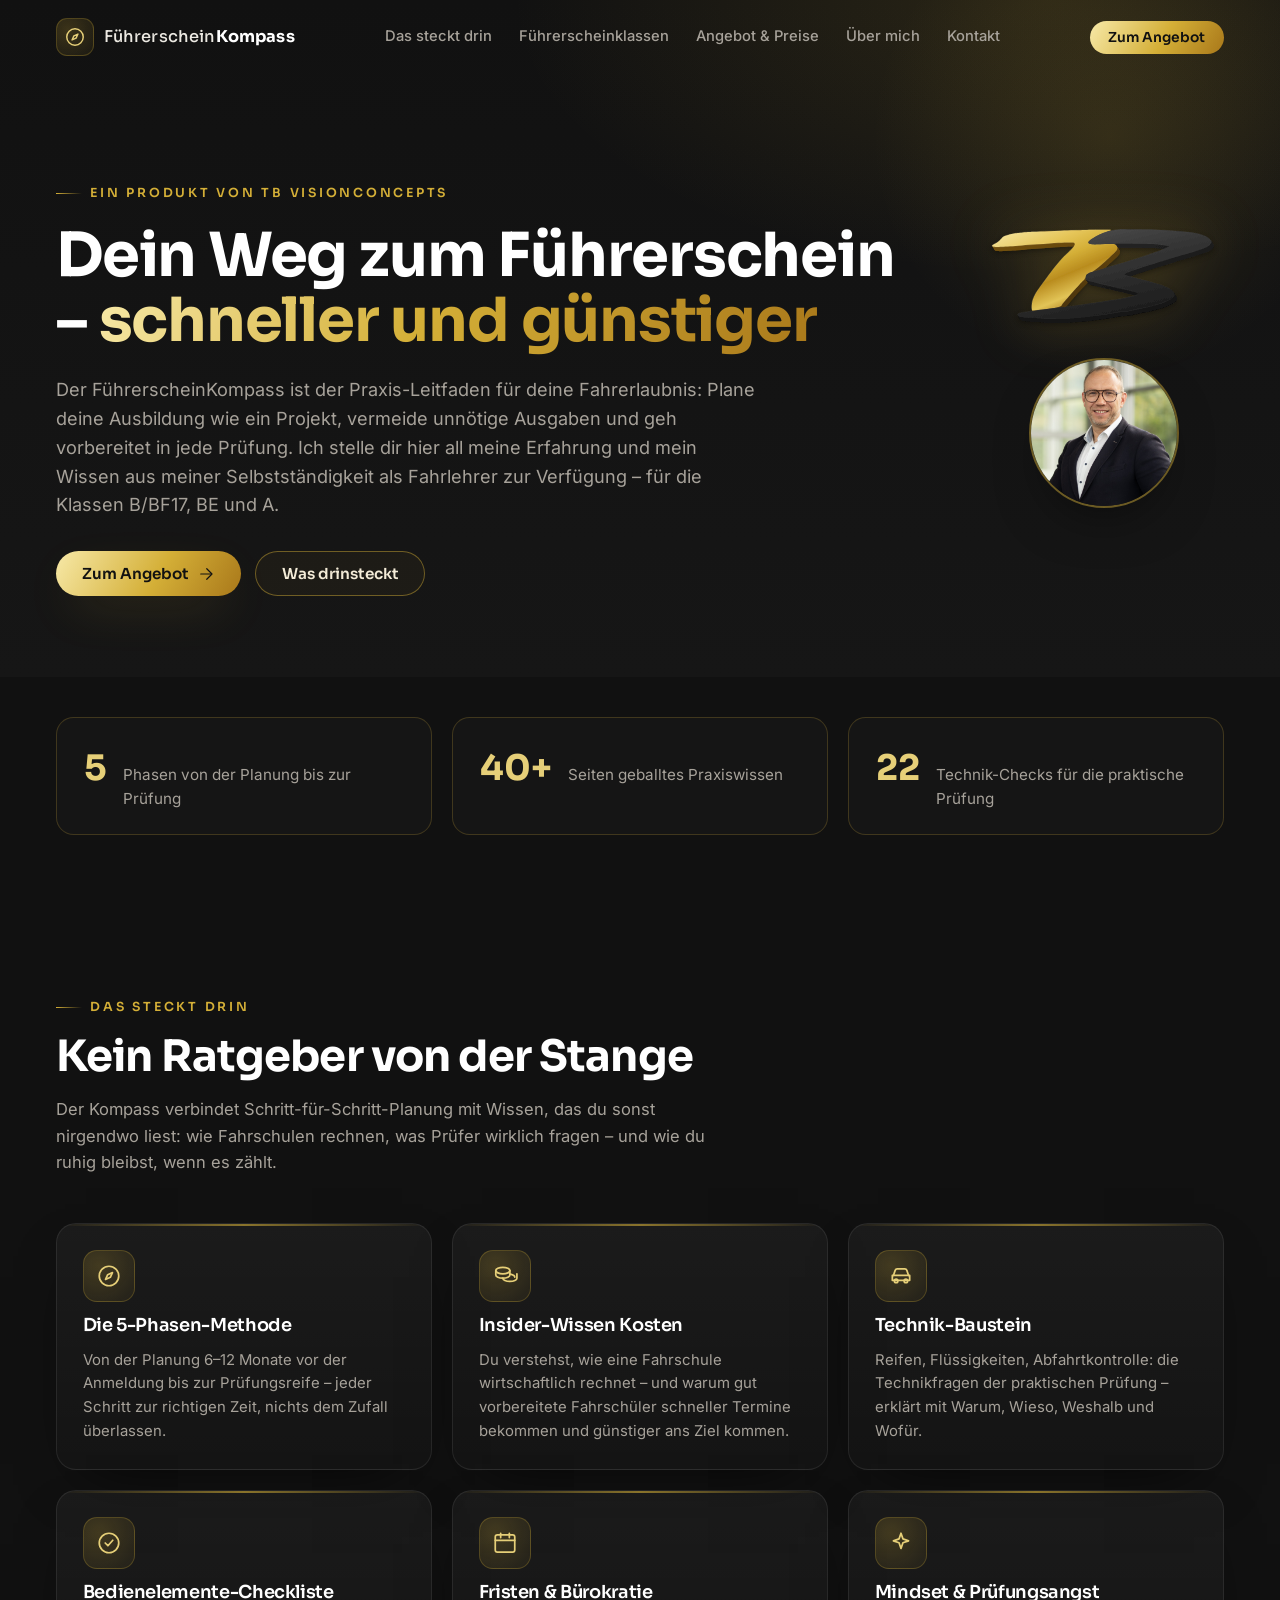
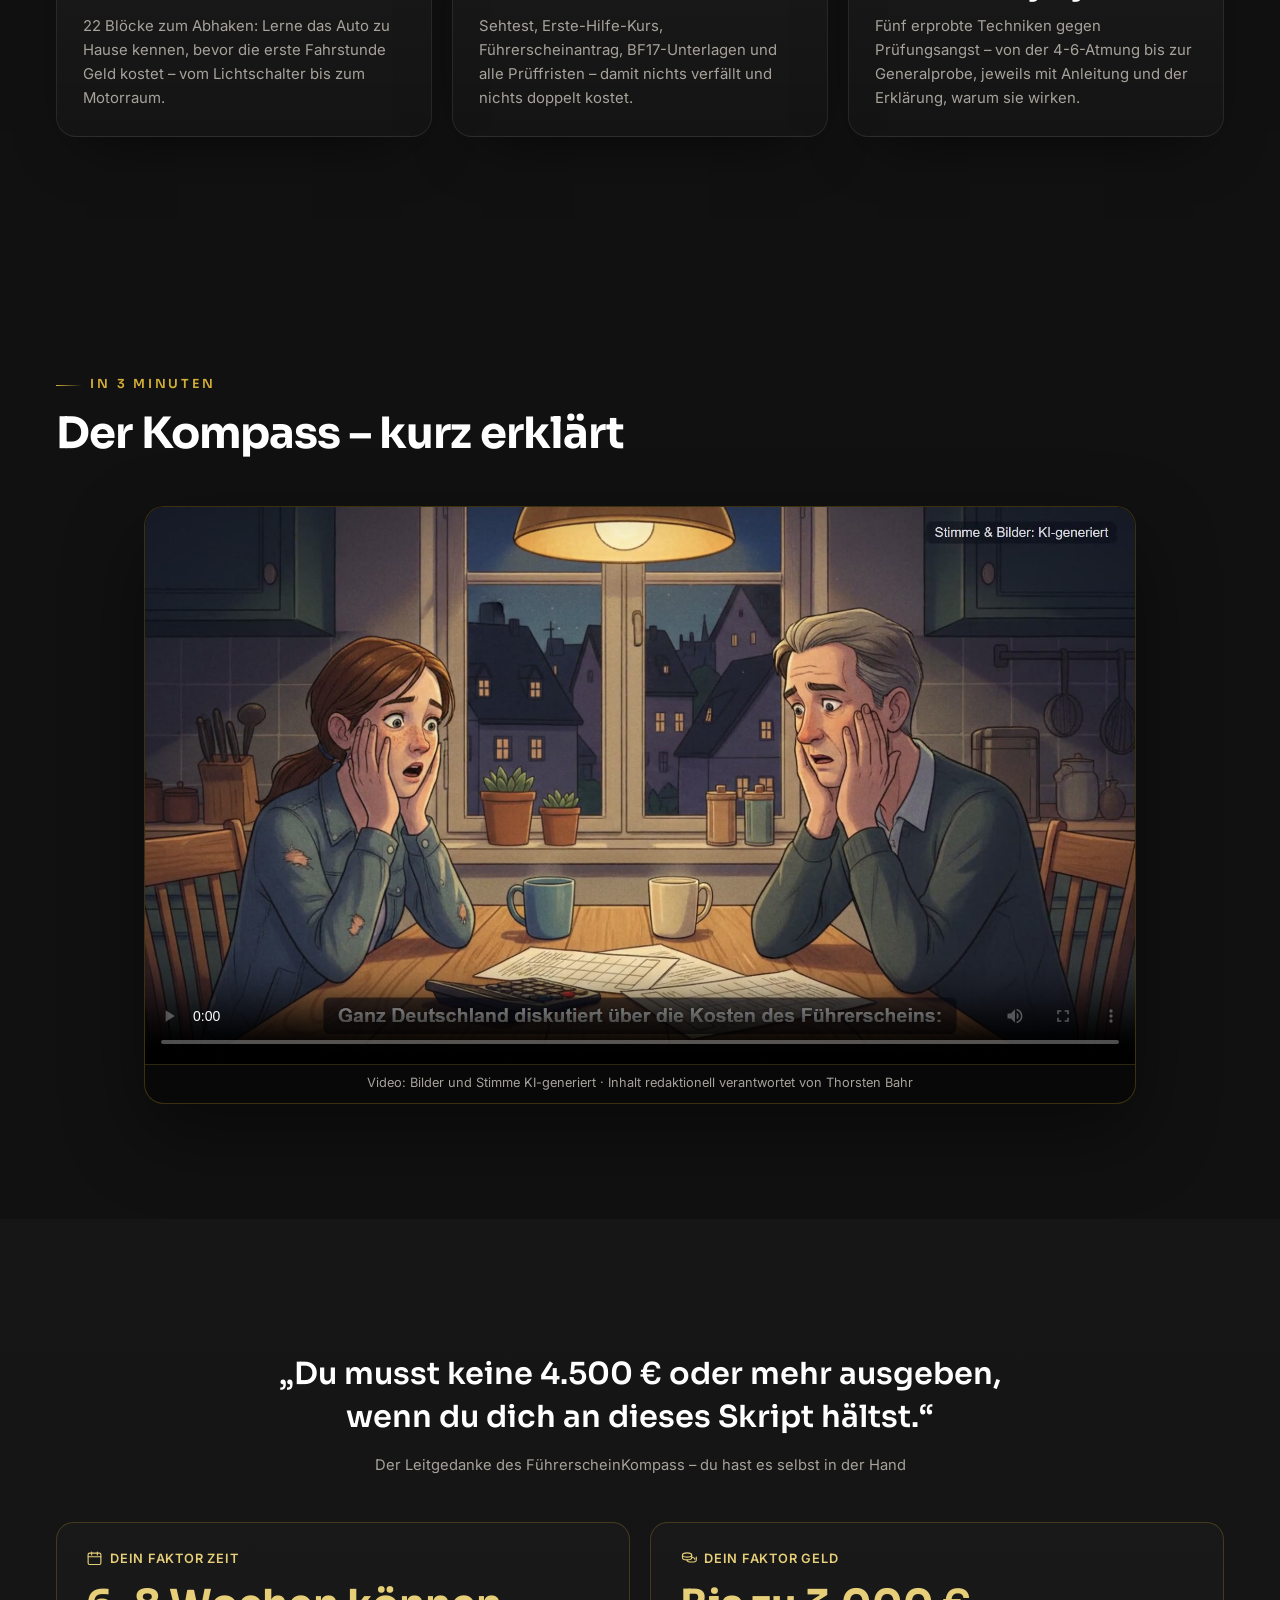
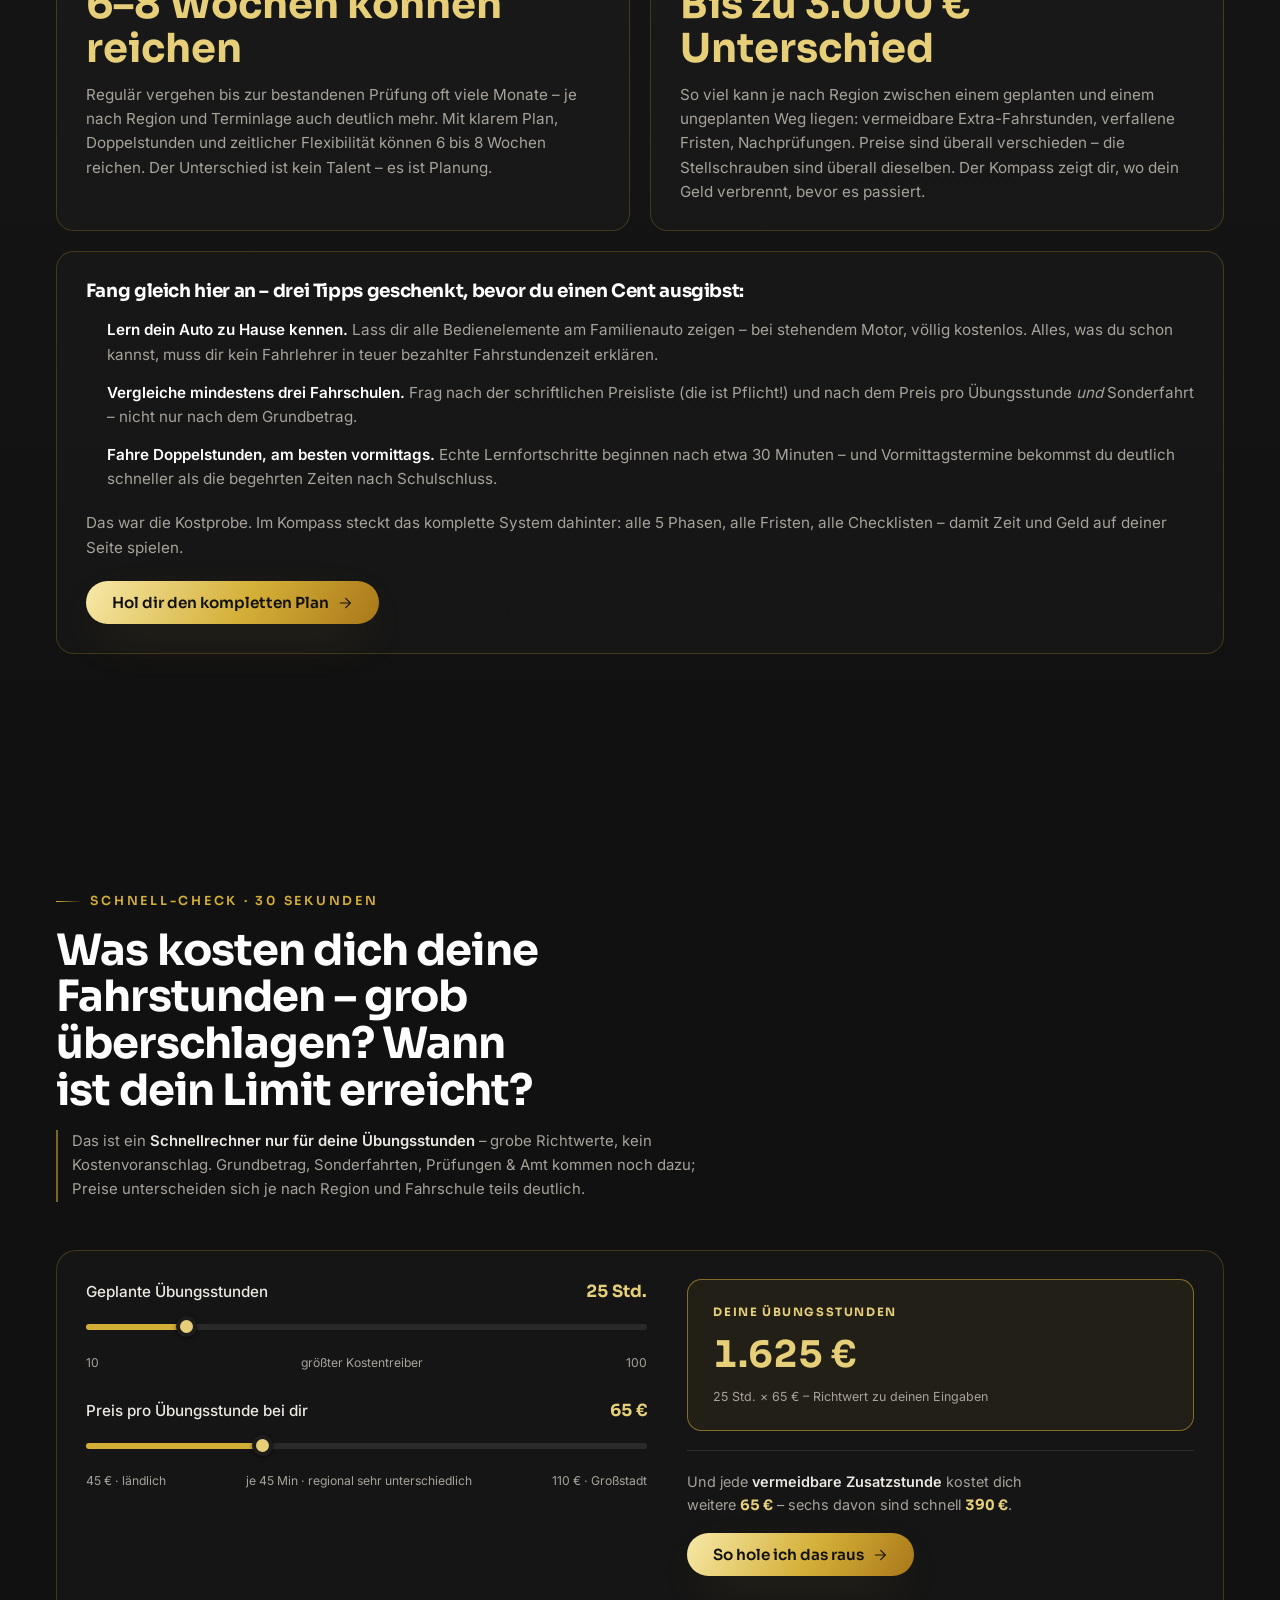
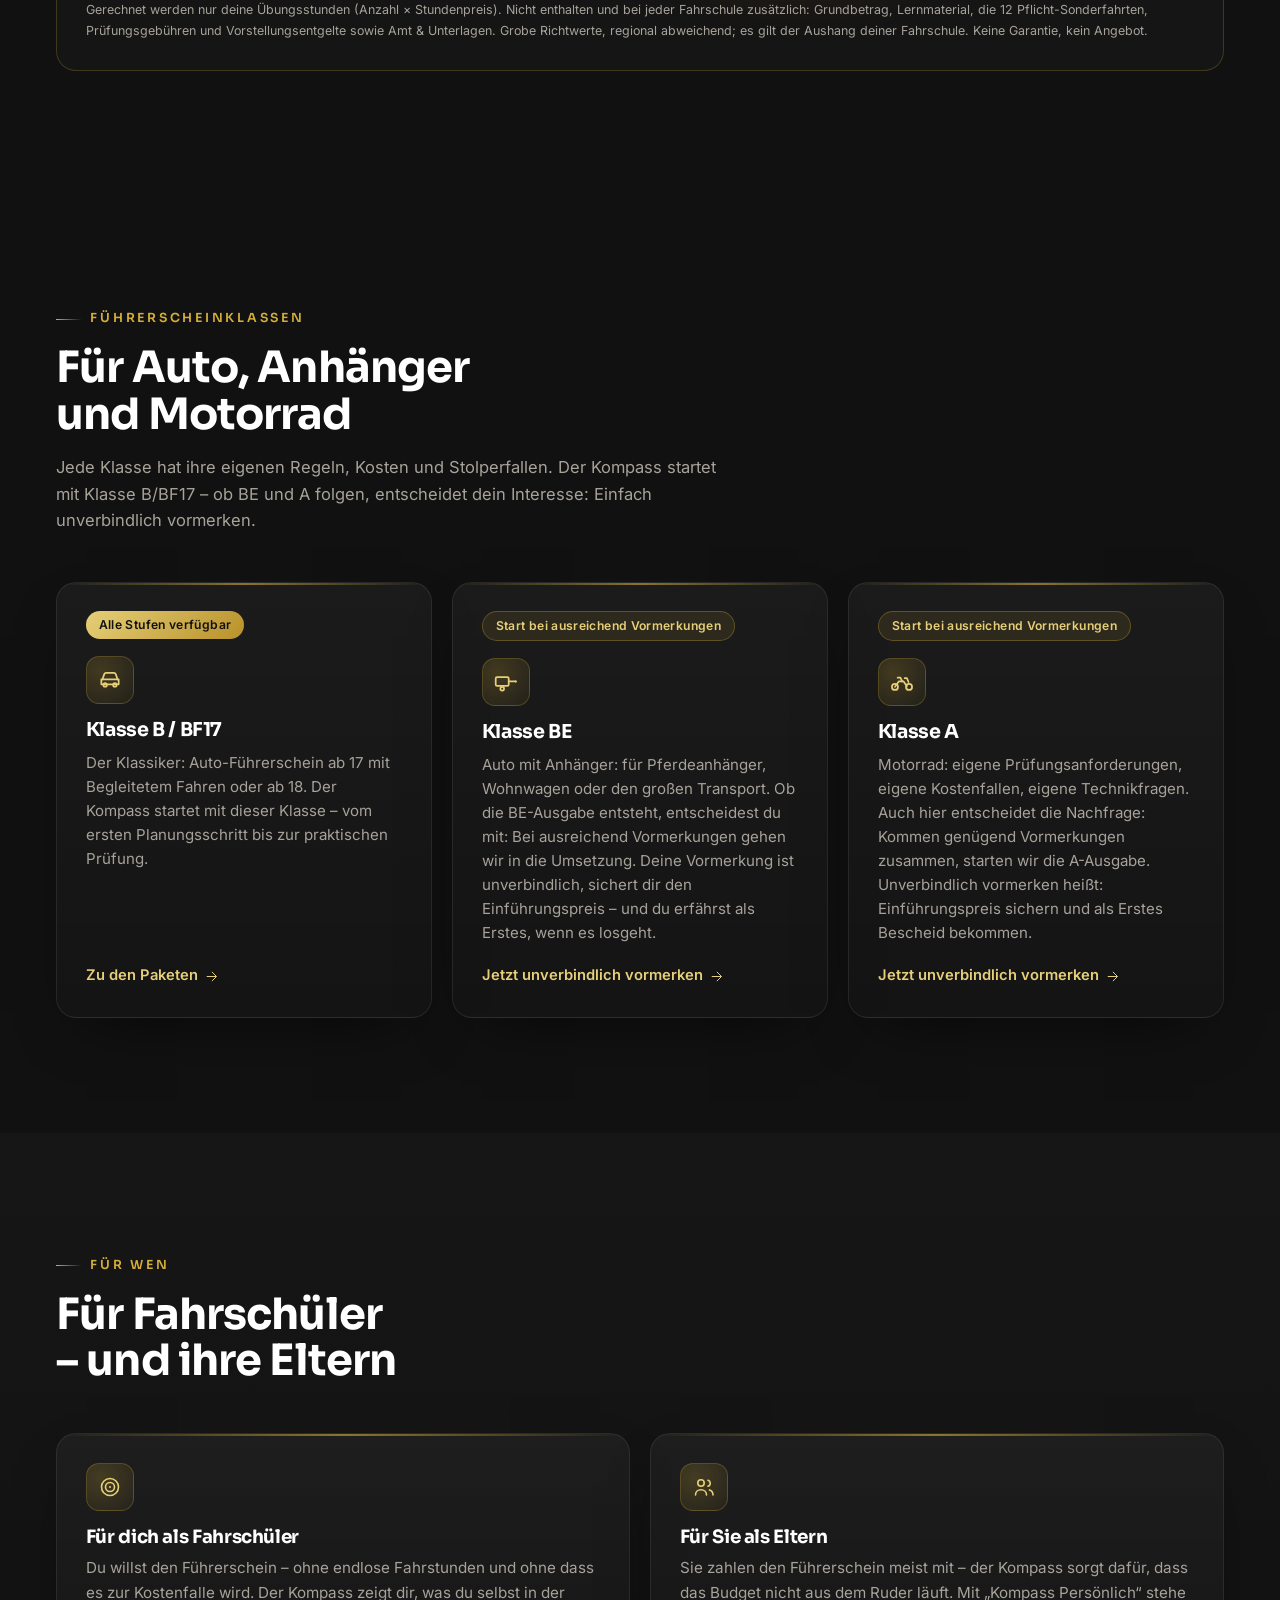
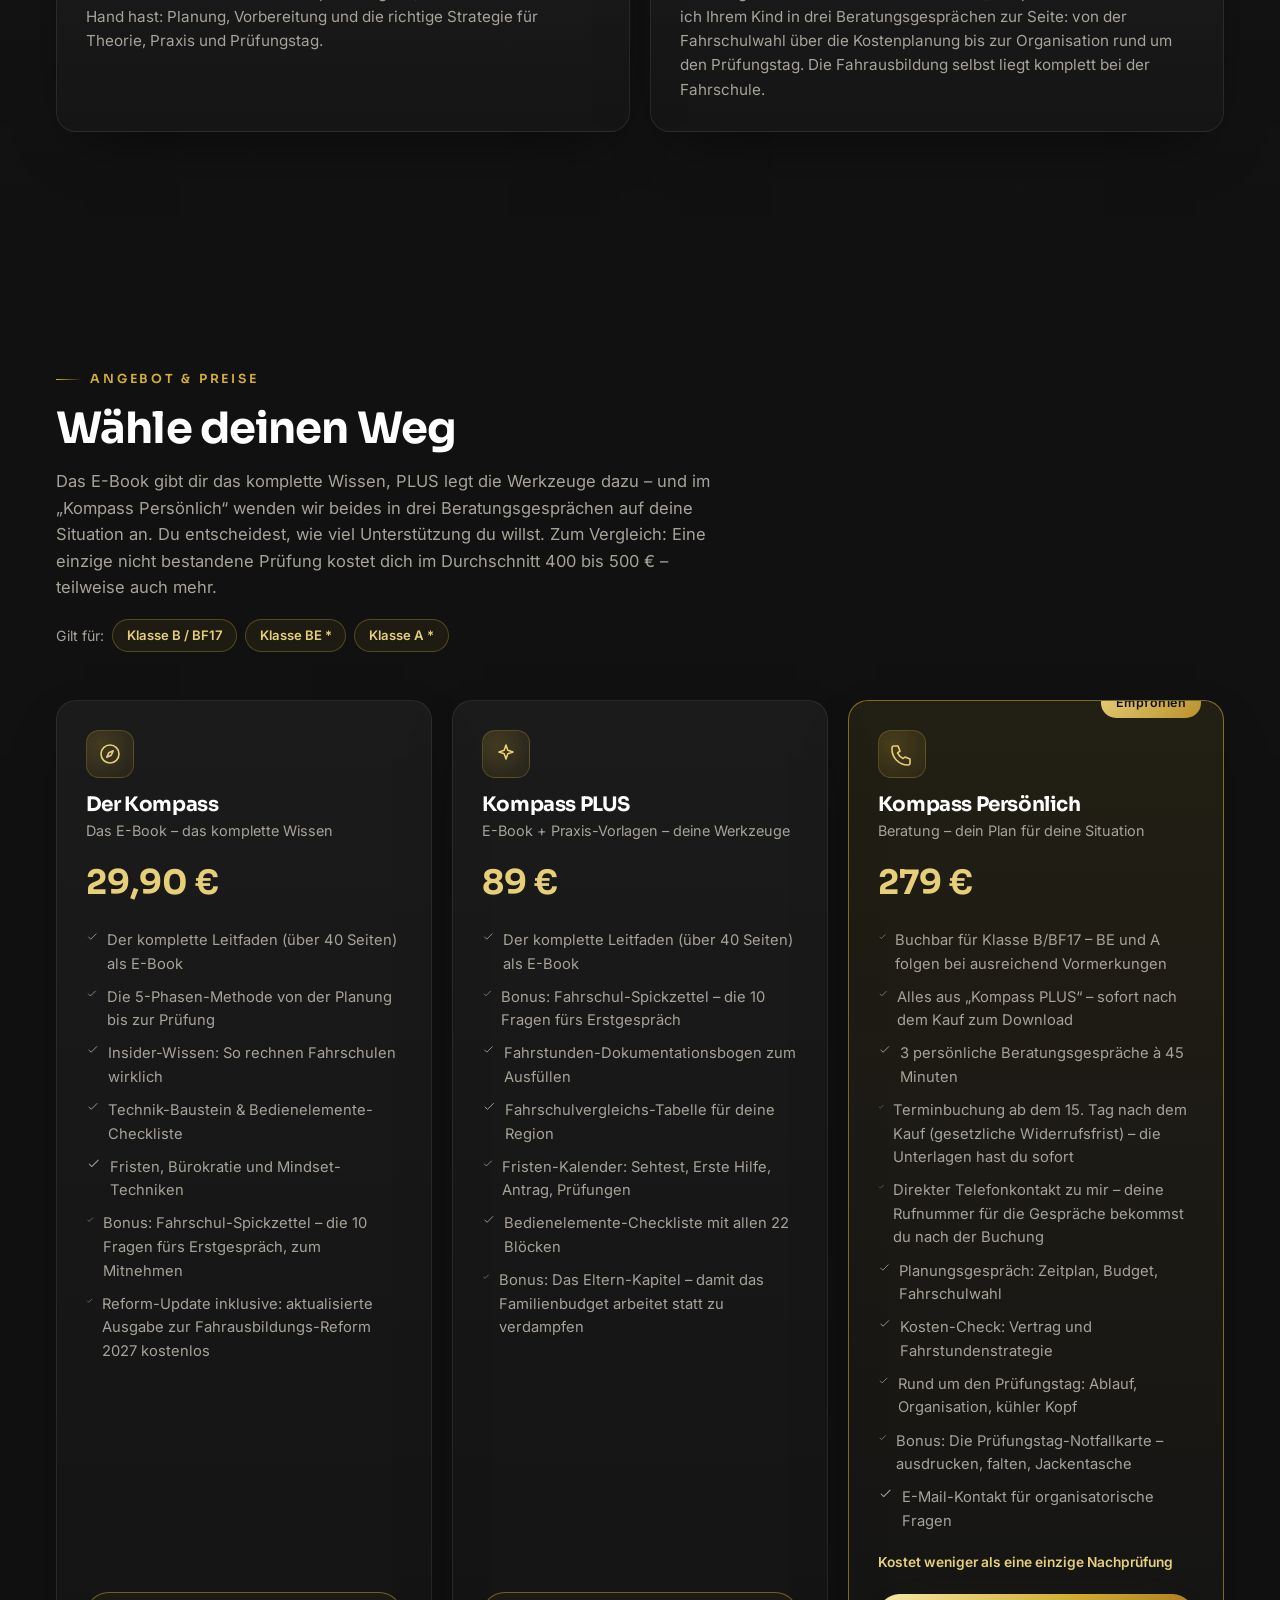
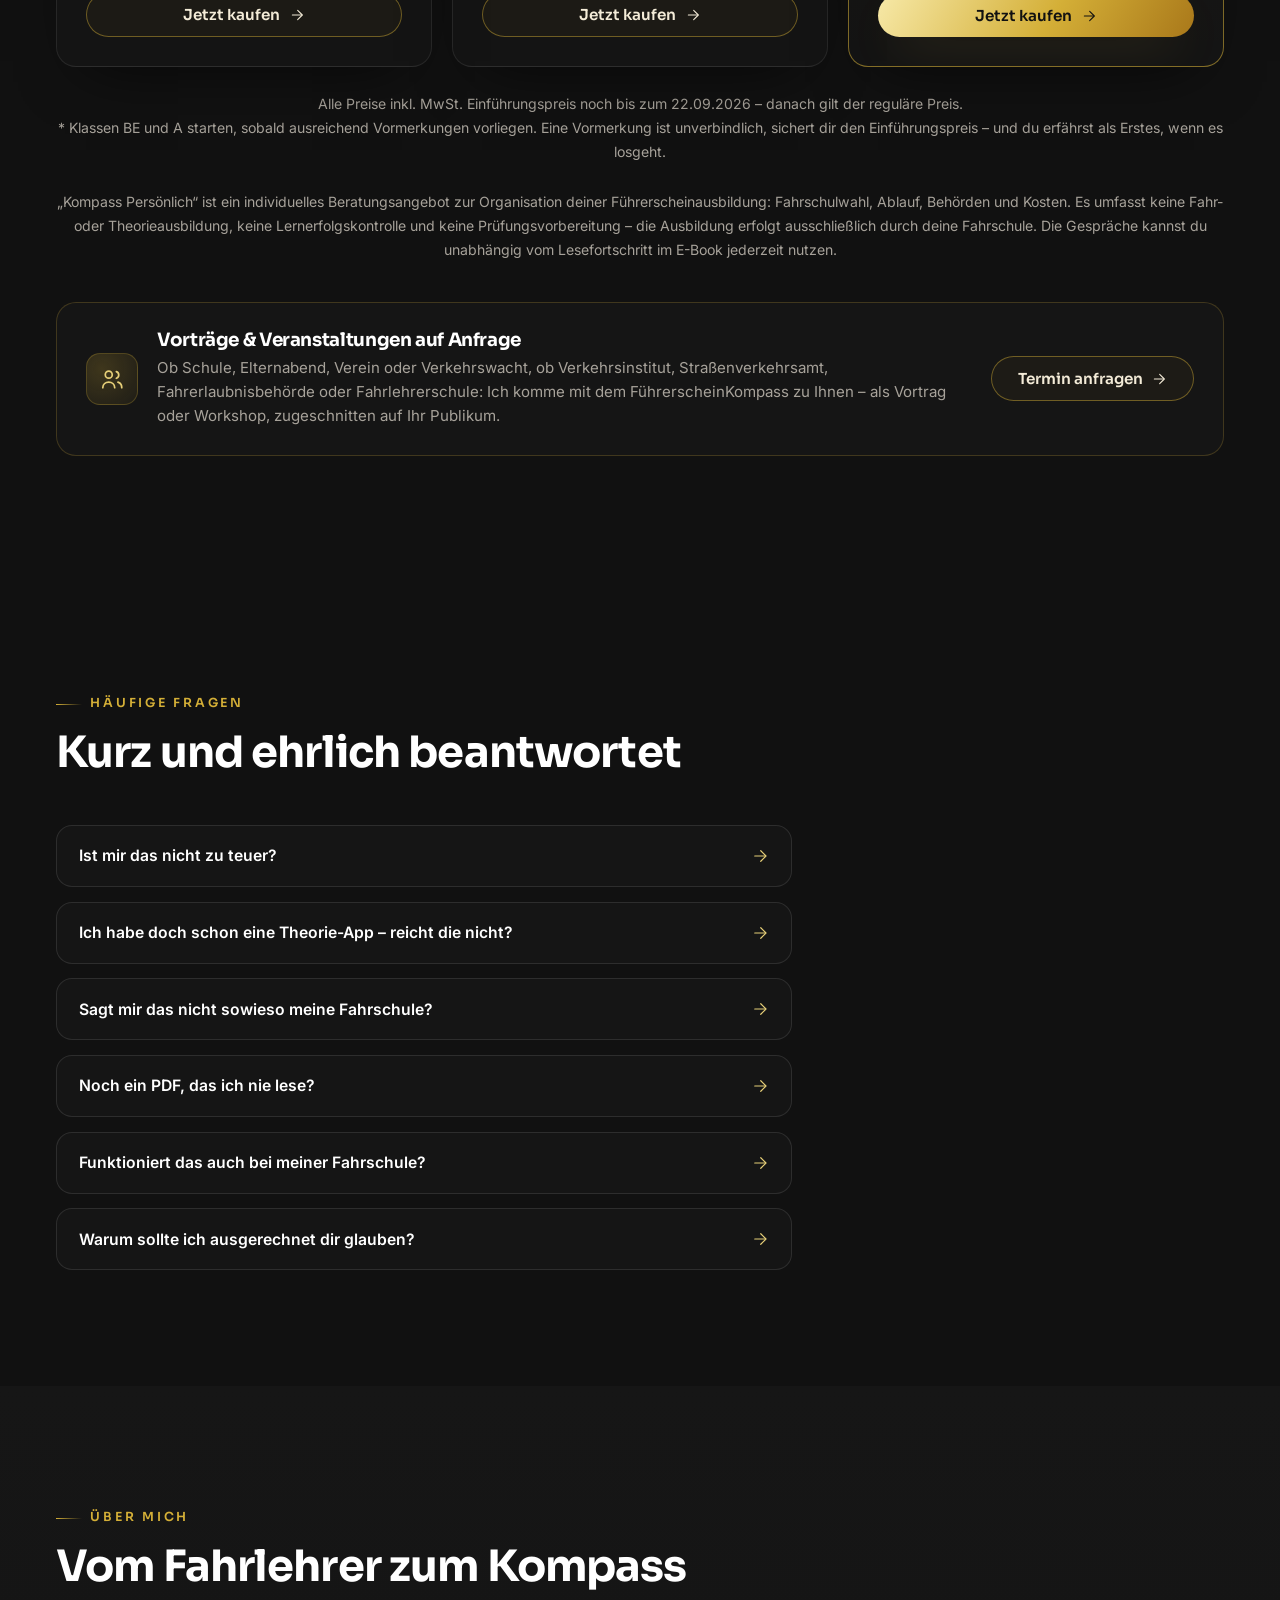
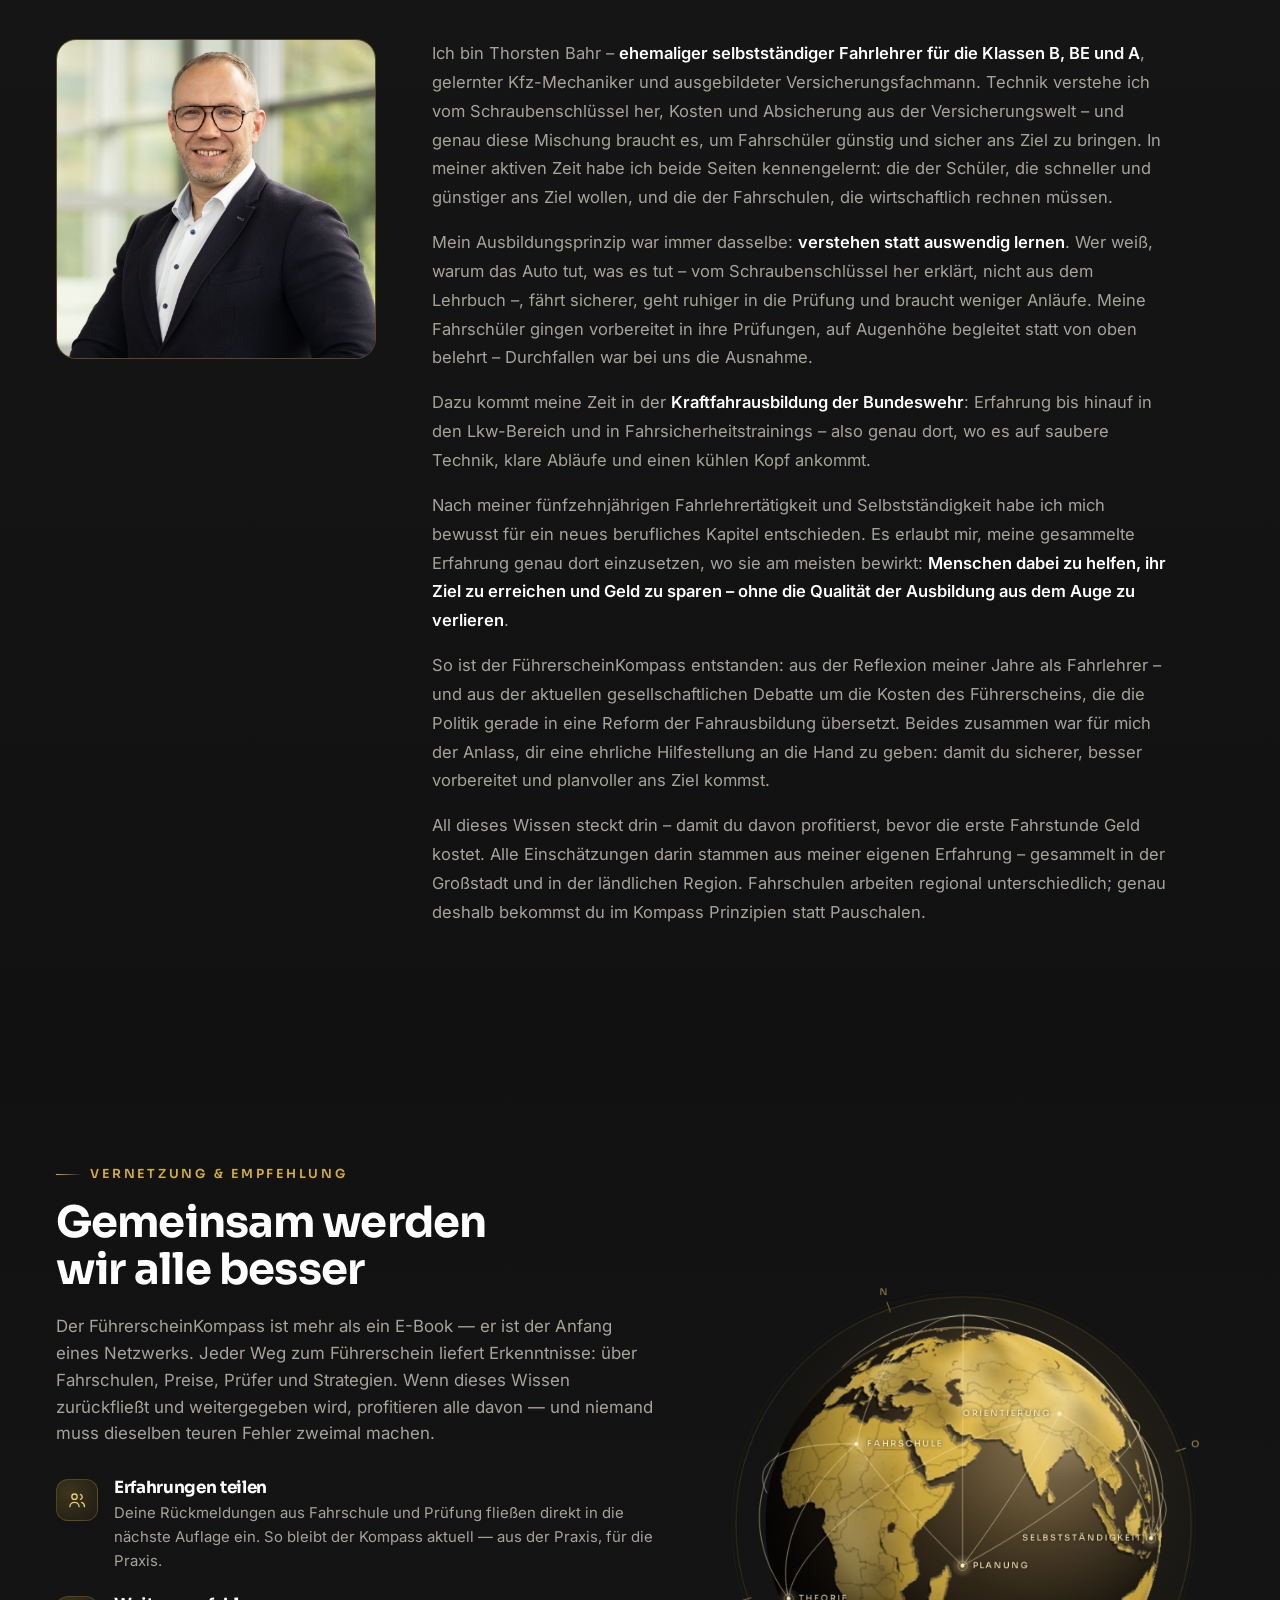
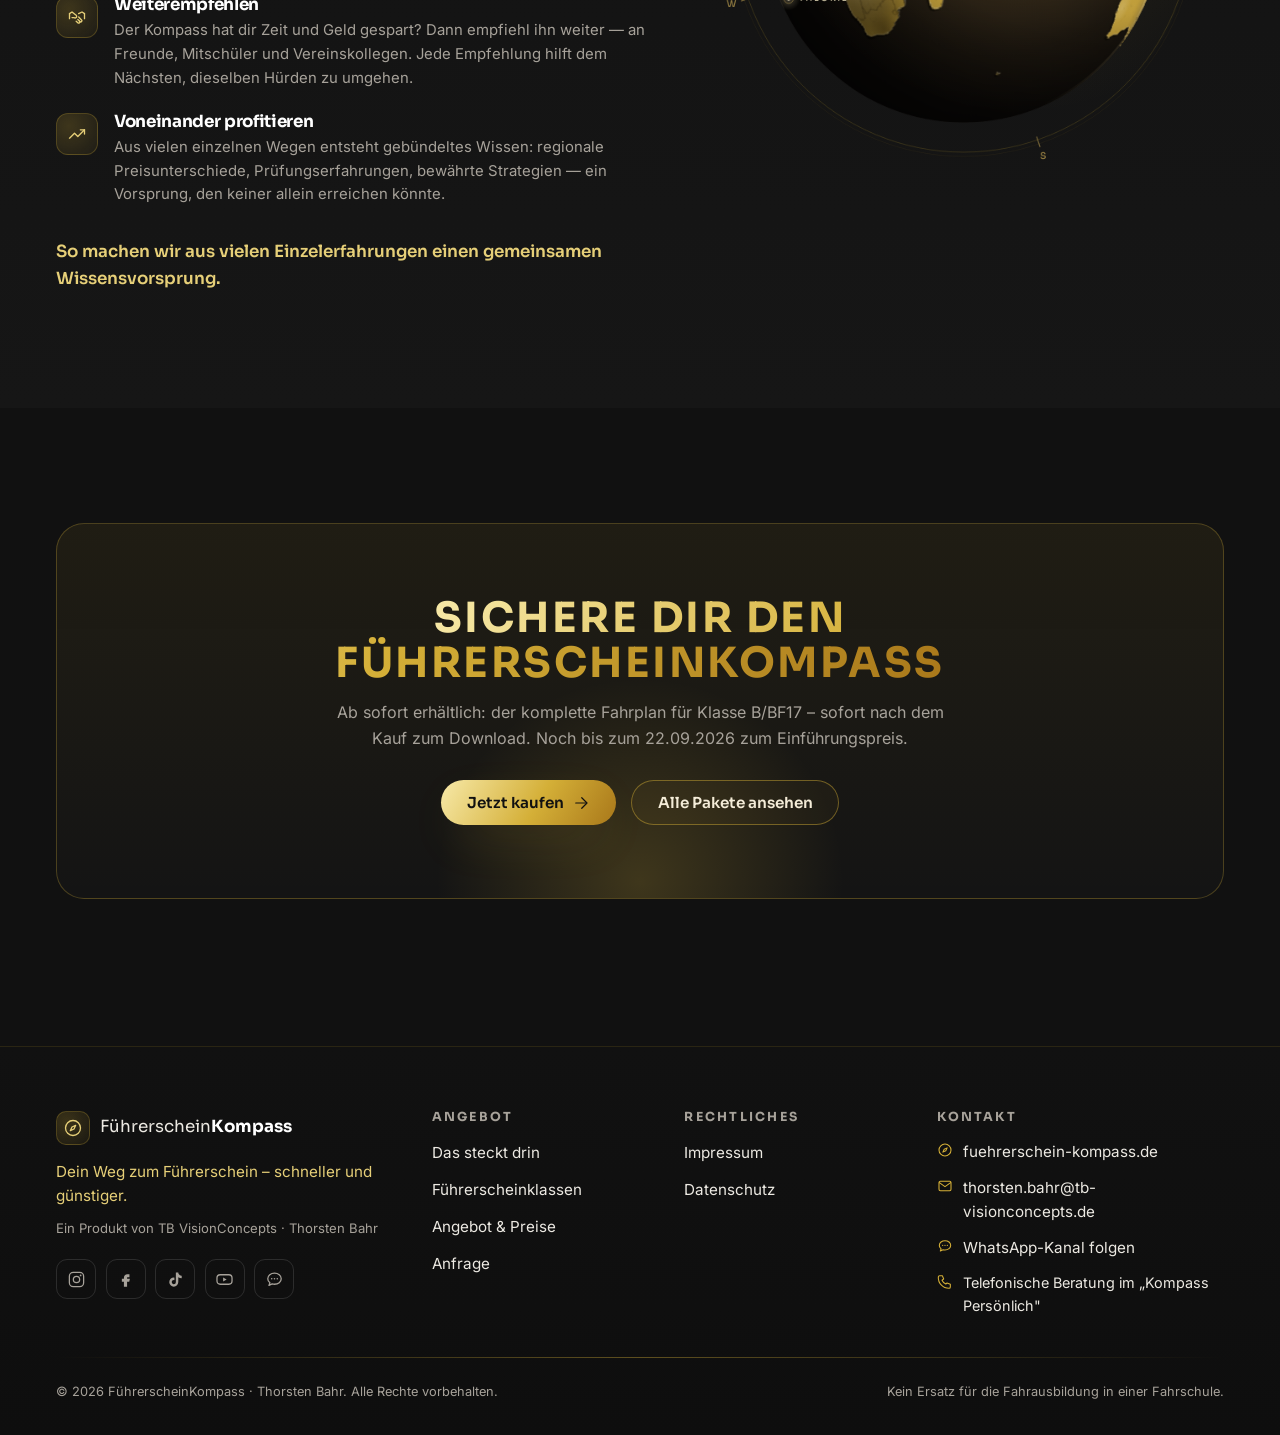
==== commit 7fa7f478: "Preis-Hinweis Einfuehrungspreis 24,90 entfernt (29,90 ist jetzt fester Preis)" ====
--- a/index.html
+++ b/index.html
@@ -24,4 +24,4 @@
       price.addEventListener('input', render);
       render();
     })();
-  </script><section class="section" id="klassen" data-astro-cid-lcdefpme><div class="container-tb" data-astro-cid-lcdefpme><header class="section-head reveal" data-astro-cid-lcdefpme><span class="eyebrow" data-astro-cid-lcdefpme>Führerscheinklassen</span><h2 data-astro-cid-lcdefpme>Für Auto, Anhänger und Motorrad</h2><p class="section-intro" data-astro-cid-lcdefpme>Jede Klasse hat ihre eigenen Regeln, Kosten und Stolperfallen. Der Kompass startet mit Klasse B/BF17 – ob BE und A folgen, entscheidet dein Interesse: Einfach unverbindlich vormerken.</p></header><div class="klassen-grid" data-astro-cid-lcdefpme><div class="card card-topline klasse reveal" data-astro-cid-lcdefpme><span class="klasse-status" data-astro-cid-lcdefpme>Alle Stufen verfügbar</span><span class="klasse-icon" data-astro-cid-lcdefpme><svg xmlns="http://www.w3.org/2000/svg" width="26" height="26" viewBox="0 0 24 24" fill="none" stroke="currentColor" stroke-width="1.6" stroke-linecap="round" stroke-linejoin="round" class aria-hidden="true"><path d="M5 11.5 6.6 6.8A2 2 0 0 1 8.5 5.5h7a2 2 0 0 1 1.9 1.3L19 11.5"/><path d="M4 11.5h16V16H4z"/><circle cx="7.5" cy="16.5" r="1.6"/><circle cx="16.5" cy="16.5" r="1.6"/></svg></span><h3 data-astro-cid-lcdefpme>Klasse B / BF17</h3><p data-astro-cid-lcdefpme>Der Klassiker: Auto-Führerschein ab 17 mit Begleitetem Fahren oder ab 18. Der Kompass startet mit dieser Klasse – vom ersten Planungsschritt bis zur praktischen Prüfung.</p><a class="klasse-link" href="#angebot" data-astro-cid-lcdefpme>Zu den Paketen <svg xmlns="http://www.w3.org/2000/svg" width="15" height="15" viewBox="0 0 24 24" fill="none" stroke="currentColor" stroke-width="1.6" stroke-linecap="round" stroke-linejoin="round" class aria-hidden="true"><path d="M5 12h14"/><path d="m13 5 7 7-7 7"/></svg></a></div><div class="card card-topline klasse reveal" data-astro-cid-lcdefpme><span class="klasse-status klasse-status-bald" data-astro-cid-lcdefpme>Start bei ausreichend Vormerkungen</span><span class="klasse-icon" data-astro-cid-lcdefpme><svg xmlns="http://www.w3.org/2000/svg" width="26" height="26" viewBox="0 0 24 24" fill="none" stroke="currentColor" stroke-width="1.6" stroke-linecap="round" stroke-linejoin="round" class aria-hidden="true"><rect x="2.5" y="7.5" width="12" height="8" rx="1.2"/><circle cx="8.5" cy="18.2" r="1.7"/><path d="M14.5 11.5H21"/><circle cx="21" cy="11.5" r="1" fill="currentColor" stroke="none"/></svg></span><h3 data-astro-cid-lcdefpme>Klasse BE</h3><p data-astro-cid-lcdefpme>Auto mit Anhänger: für Pferdeanhänger, Wohnwagen oder den großen Transport. Ob die BE-Ausgabe entsteht, entscheidest du mit: Bei ausreichend Vormerkungen gehen wir in die Umsetzung. Deine Vormerkung ist unverbindlich, sichert dir den Einführungspreis – und du erfährst als Erstes, wenn es losgeht.</p><a class="klasse-link" href="/anfrage?stufe=vormerkung&amp;klasse=be" data-astro-cid-lcdefpme>Jetzt unverbindlich vormerken <svg xmlns="http://www.w3.org/2000/svg" width="15" height="15" viewBox="0 0 24 24" fill="none" stroke="currentColor" stroke-width="1.6" stroke-linecap="round" stroke-linejoin="round" class aria-hidden="true"><path d="M5 12h14"/><path d="m13 5 7 7-7 7"/></svg></a></div><div class="card card-topline klasse reveal" data-astro-cid-lcdefpme><span class="klasse-status klasse-status-bald" data-astro-cid-lcdefpme>Start bei ausreichend Vormerkungen</span><span class="klasse-icon" data-astro-cid-lcdefpme><svg xmlns="http://www.w3.org/2000/svg" width="26" height="26" viewBox="0 0 24 24" fill="none" stroke="currentColor" stroke-width="1.6" stroke-linecap="round" stroke-linejoin="round" class aria-hidden="true"><circle cx="5.5" cy="16.5" r="2.8"/><circle cx="18.5" cy="16.5" r="2.8"/><path d="M5.5 16.5 9 11.5h4.5l3 4.5"/><path d="M12.2 11.5 10.5 8H8"/><path d="M14.5 8.5h2l1.5 3.5"/></svg></span><h3 data-astro-cid-lcdefpme>Klasse A</h3><p data-astro-cid-lcdefpme>Motorrad: eigene Prüfungsanforderungen, eigene Kostenfallen, eigene Technikfragen. Auch hier entscheidet die Nachfrage: Kommen genügend Vormerkungen zusammen, starten wir die A-Ausgabe. Unverbindlich vormerken heißt: Einführungspreis sichern und als Erstes Bescheid bekommen.</p><a class="klasse-link" href="/anfrage?stufe=vormerkung&amp;klasse=a" data-astro-cid-lcdefpme>Jetzt unverbindlich vormerken <svg xmlns="http://www.w3.org/2000/svg" width="15" height="15" viewBox="0 0 24 24" fill="none" stroke="currentColor" stroke-width="1.6" stroke-linecap="round" stroke-linejoin="round" class aria-hidden="true"><path d="M5 12h14"/><path d="m13 5 7 7-7 7"/></svg></a></div></div></div></section><section class="section fuer-wen-band" data-astro-cid-lcdefpme><div class="container-tb" data-astro-cid-lcdefpme><header class="section-head reveal" data-astro-cid-lcdefpme><span class="eyebrow" data-astro-cid-lcdefpme>Für wen</span><h2 data-astro-cid-lcdefpme>Für Fahrschüler – und ihre Eltern</h2></header><div class="zielgruppen-grid" data-astro-cid-lcdefpme><div class="card card-topline zielgruppe reveal" data-astro-cid-lcdefpme><span class="zielgruppe-icon" data-astro-cid-lcdefpme><svg xmlns="http://www.w3.org/2000/svg" width="24" height="24" viewBox="0 0 24 24" fill="none" stroke="currentColor" stroke-width="1.6" stroke-linecap="round" stroke-linejoin="round" class aria-hidden="true"><circle cx="12" cy="12" r="8.5"/><circle cx="12" cy="12" r="4.5"/><circle cx="12" cy="12" r="1" fill="currentColor" stroke="none"/></svg></span><h3 data-astro-cid-lcdefpme>Für dich als Fahrschüler</h3><p data-astro-cid-lcdefpme>Du willst den Führerschein – ohne endlose Fahrstunden und ohne dass es zur Kostenfalle wird. Der Kompass zeigt dir, was du selbst in der Hand hast: Planung, Vorbereitung und die richtige Strategie für Theorie, Praxis und Prüfungstag.</p></div><div class="card card-topline zielgruppe reveal" data-astro-cid-lcdefpme><span class="zielgruppe-icon" data-astro-cid-lcdefpme><svg xmlns="http://www.w3.org/2000/svg" width="24" height="24" viewBox="0 0 24 24" fill="none" stroke="currentColor" stroke-width="1.6" stroke-linecap="round" stroke-linejoin="round" class aria-hidden="true"><circle cx="9" cy="8" r="3.2"/><path d="M3.5 20c0-3.2 2.6-5.2 5.5-5.2S14.5 16.8 14.5 20"/><path d="M16 5.2a3.2 3.2 0 0 1 0 6.1"/><path d="M17.5 14.9c2 .6 3.5 2.2 3.5 5.1"/></svg></span><h3 data-astro-cid-lcdefpme>Für Sie als Eltern</h3><p data-astro-cid-lcdefpme>Sie zahlen den Führerschein meist mit – der Kompass sorgt dafür, dass das Budget nicht aus dem Ruder läuft. Mit „Kompass Persönlich“ stehe ich Ihrem Kind in drei Beratungsgesprächen zur Seite: von der Fahrschulwahl über die Kostenplanung bis zur Organisation rund um den Prüfungstag. Die Fahrausbildung selbst liegt komplett bei der Fahrschule.</p></div></div></div></section><section class="section" id="angebot" data-astro-cid-lcdefpme><div class="container-tb" data-astro-cid-lcdefpme><header class="section-head reveal" data-astro-cid-lcdefpme><span class="eyebrow" data-astro-cid-lcdefpme>Angebot &amp; Preise</span><h2 data-astro-cid-lcdefpme>Wähle deinen Weg</h2><p class="section-intro" data-astro-cid-lcdefpme>Das E-Book gibt dir das komplette Wissen, PLUS legt die Werkzeuge dazu – und im „Kompass Persönlich“ wenden wir beides in drei Beratungsgesprächen auf deine Situation an. Du entscheidest, wie viel Unterstützung du willst. Zum Vergleich: Eine einzige nicht bestandene Prüfung kostet dich im Durchschnitt 400 bis 500&nbsp;€ – teilweise auch mehr.</p><p class="klassen-hinweis reveal" data-astro-cid-lcdefpme>Gilt für: <span class="klassen-chip" data-astro-cid-lcdefpme>Klasse B / BF17</span><span class="klassen-chip" data-astro-cid-lcdefpme>Klasse BE *</span><span class="klassen-chip" data-astro-cid-lcdefpme>Klasse A *</span></p></header><div class="angebot-grid" data-astro-cid-lcdefpme><div class="card angebot-card reveal" data-astro-cid-lcdefpme><span class="angebot-icon" data-astro-cid-lcdefpme><svg xmlns="http://www.w3.org/2000/svg" width="24" height="24" viewBox="0 0 24 24" fill="none" stroke="currentColor" stroke-width="1.6" stroke-linecap="round" stroke-linejoin="round" class aria-hidden="true"><circle cx="12" cy="12" r="9"/><path d="m15.2 8.8-2 4.4-4.4 2 2-4.4z"/></svg></span><h3 data-astro-cid-lcdefpme>Der Kompass</h3><p class="angebot-untertitel" data-astro-cid-lcdefpme>Das E-Book – das komplette Wissen</p><p class="angebot-preis" data-astro-cid-lcdefpme>29,90 €</p><ul class="angebot-leistungen" data-astro-cid-lcdefpme><li data-astro-cid-lcdefpme><svg xmlns="http://www.w3.org/2000/svg" width="16" height="16" viewBox="0 0 24 24" fill="none" stroke="currentColor" stroke-width="1.6" stroke-linecap="round" stroke-linejoin="round" class aria-hidden="true"><path d="M5 12l4 4 10-10"/></svg> <span data-astro-cid-lcdefpme>Der komplette Leitfaden (über 40 Seiten) als E-Book</span></li><li data-astro-cid-lcdefpme><svg xmlns="http://www.w3.org/2000/svg" width="16" height="16" viewBox="0 0 24 24" fill="none" stroke="currentColor" stroke-width="1.6" stroke-linecap="round" stroke-linejoin="round" class aria-hidden="true"><path d="M5 12l4 4 10-10"/></svg> <span data-astro-cid-lcdefpme>Die 5-Phasen-Methode von der Planung bis zur Prüfung</span></li><li data-astro-cid-lcdefpme><svg xmlns="http://www.w3.org/2000/svg" width="16" height="16" viewBox="0 0 24 24" fill="none" stroke="currentColor" stroke-width="1.6" stroke-linecap="round" stroke-linejoin="round" class aria-hidden="true"><path d="M5 12l4 4 10-10"/></svg> <span data-astro-cid-lcdefpme>Insider-Wissen: So rechnen Fahrschulen wirklich</span></li><li data-astro-cid-lcdefpme><svg xmlns="http://www.w3.org/2000/svg" width="16" height="16" viewBox="0 0 24 24" fill="none" stroke="currentColor" stroke-width="1.6" stroke-linecap="round" stroke-linejoin="round" class aria-hidden="true"><path d="M5 12l4 4 10-10"/></svg> <span data-astro-cid-lcdefpme>Technik-Baustein &amp; Bedienelemente-Checkliste</span></li><li data-astro-cid-lcdefpme><svg xmlns="http://www.w3.org/2000/svg" width="16" height="16" viewBox="0 0 24 24" fill="none" stroke="currentColor" stroke-width="1.6" stroke-linecap="round" stroke-linejoin="round" class aria-hidden="true"><path d="M5 12l4 4 10-10"/></svg> <span data-astro-cid-lcdefpme>Fristen, Bürokratie und Mindset-Techniken</span></li><li data-astro-cid-lcdefpme><svg xmlns="http://www.w3.org/2000/svg" width="16" height="16" viewBox="0 0 24 24" fill="none" stroke="currentColor" stroke-width="1.6" stroke-linecap="round" stroke-linejoin="round" class aria-hidden="true"><path d="M5 12l4 4 10-10"/></svg> <span data-astro-cid-lcdefpme>Bonus: Fahrschul-Spickzettel – die 10 Fragen fürs Erstgespräch, zum Mitnehmen</span></li><li data-astro-cid-lcdefpme><svg xmlns="http://www.w3.org/2000/svg" width="16" height="16" viewBox="0 0 24 24" fill="none" stroke="currentColor" stroke-width="1.6" stroke-linecap="round" stroke-linejoin="round" class aria-hidden="true"><path d="M5 12l4 4 10-10"/></svg> <span data-astro-cid-lcdefpme>Reform-Update inklusive: aktualisierte Ausgabe zur Fahrausbildungs-Reform 2027 kostenlos</span></li></ul><p class="angebot-hinweis" data-astro-cid-lcdefpme>Einführungspreis 24,90 € – nur bis 22.09.2026</p><a class="btn btn-ghost angebot-cta" href="https://www.checkout-ds24.com/product/720560" target="_blank" rel="noopener noreferrer" data-astro-cid-lcdefpme>Jetzt kaufen <svg xmlns="http://www.w3.org/2000/svg" width="16" height="16" viewBox="0 0 24 24" fill="none" stroke="currentColor" stroke-width="1.6" stroke-linecap="round" stroke-linejoin="round" class aria-hidden="true"><path d="M5 12h14"/><path d="m13 5 7 7-7 7"/></svg></a></div><div class="card angebot-card reveal" data-astro-cid-lcdefpme><span class="angebot-icon" data-astro-cid-lcdefpme><svg xmlns="http://www.w3.org/2000/svg" width="24" height="24" viewBox="0 0 24 24" fill="none" stroke="currentColor" stroke-width="1.6" stroke-linecap="round" stroke-linejoin="round" class aria-hidden="true"><path d="M12 3l1.8 5.2L19 10l-5.2 1.8L12 17l-1.8-5.2L5 10l5.2-1.8z"/></svg></span><h3 data-astro-cid-lcdefpme>Kompass PLUS</h3><p class="angebot-untertitel" data-astro-cid-lcdefpme>E-Book + Praxis-Vorlagen – deine Werkzeuge</p><p class="angebot-preis" data-astro-cid-lcdefpme>89 €</p><ul class="angebot-leistungen" data-astro-cid-lcdefpme><li data-astro-cid-lcdefpme><svg xmlns="http://www.w3.org/2000/svg" width="16" height="16" viewBox="0 0 24 24" fill="none" stroke="currentColor" stroke-width="1.6" stroke-linecap="round" stroke-linejoin="round" class aria-hidden="true"><path d="M5 12l4 4 10-10"/></svg> <span data-astro-cid-lcdefpme>Der komplette Leitfaden (über 40 Seiten) als E-Book</span></li><li data-astro-cid-lcdefpme><svg xmlns="http://www.w3.org/2000/svg" width="16" height="16" viewBox="0 0 24 24" fill="none" stroke="currentColor" stroke-width="1.6" stroke-linecap="round" stroke-linejoin="round" class aria-hidden="true"><path d="M5 12l4 4 10-10"/></svg> <span data-astro-cid-lcdefpme>Bonus: Fahrschul-Spickzettel – die 10 Fragen fürs Erstgespräch</span></li><li data-astro-cid-lcdefpme><svg xmlns="http://www.w3.org/2000/svg" width="16" height="16" viewBox="0 0 24 24" fill="none" stroke="currentColor" stroke-width="1.6" stroke-linecap="round" stroke-linejoin="round" class aria-hidden="true"><path d="M5 12l4 4 10-10"/></svg> <span data-astro-cid-lcdefpme>Fahrstunden-Dokumentationsbogen zum Ausfüllen</span></li><li data-astro-cid-lcdefpme><svg xmlns="http://www.w3.org/2000/svg" width="16" height="16" viewBox="0 0 24 24" fill="none" stroke="currentColor" stroke-width="1.6" stroke-linecap="round" stroke-linejoin="round" class aria-hidden="true"><path d="M5 12l4 4 10-10"/></svg> <span data-astro-cid-lcdefpme>Fahrschulvergleichs-Tabelle für deine Region</span></li><li data-astro-cid-lcdefpme><svg xmlns="http://www.w3.org/2000/svg" width="16" height="16" viewBox="0 0 24 24" fill="none" stroke="currentColor" stroke-width="1.6" stroke-linecap="round" stroke-linejoin="round" class aria-hidden="true"><path d="M5 12l4 4 10-10"/></svg> <span data-astro-cid-lcdefpme>Fristen-Kalender: Sehtest, Erste Hilfe, Antrag, Prüfungen</span></li><li data-astro-cid-lcdefpme><svg xmlns="http://www.w3.org/2000/svg" width="16" height="16" viewBox="0 0 24 24" fill="none" stroke="currentColor" stroke-width="1.6" stroke-linecap="round" stroke-linejoin="round" class aria-hidden="true"><path d="M5 12l4 4 10-10"/></svg> <span data-astro-cid-lcdefpme>Bedienelemente-Checkliste mit allen 22 Blöcken</span></li><li data-astro-cid-lcdefpme><svg xmlns="http://www.w3.org/2000/svg" width="16" height="16" viewBox="0 0 24 24" fill="none" stroke="currentColor" stroke-width="1.6" stroke-linecap="round" stroke-linejoin="round" class aria-hidden="true"><path d="M5 12l4 4 10-10"/></svg> <span data-astro-cid-lcdefpme>Bonus: Das Eltern-Kapitel – damit das Familienbudget arbeitet statt zu verdampfen</span></li></ul><a class="btn btn-ghost angebot-cta" href="https://www.checkout-ds24.com/product/720586" target="_blank" rel="noopener noreferrer" data-astro-cid-lcdefpme>Jetzt kaufen <svg xmlns="http://www.w3.org/2000/svg" width="16" height="16" viewBox="0 0 24 24" fill="none" stroke="currentColor" stroke-width="1.6" stroke-linecap="round" stroke-linejoin="round" class aria-hidden="true"><path d="M5 12h14"/><path d="m13 5 7 7-7 7"/></svg></a></div><div class="card angebot-card reveal angebot-empfohlen" data-astro-cid-lcdefpme><span class="angebot-badge" data-astro-cid-lcdefpme>Empfohlen</span><span class="angebot-icon" data-astro-cid-lcdefpme><svg xmlns="http://www.w3.org/2000/svg" width="24" height="24" viewBox="0 0 24 24" fill="none" stroke="currentColor" stroke-width="1.6" stroke-linecap="round" stroke-linejoin="round" class aria-hidden="true"><path d="M4 4h4l2 5-2.5 1.8a12 12 0 0 0 5.7 5.7L15 15l5 2v4a2 2 0 0 1-2 2A16 16 0 0 1 2 6a2 2 0 0 1 2-2z"/></svg></span><h3 data-astro-cid-lcdefpme>Kompass Persönlich</h3><p class="angebot-untertitel" data-astro-cid-lcdefpme>Beratung – dein Plan für deine Situation</p><p class="angebot-preis" data-astro-cid-lcdefpme>279 €</p><ul class="angebot-leistungen" data-astro-cid-lcdefpme><li data-astro-cid-lcdefpme><svg xmlns="http://www.w3.org/2000/svg" width="16" height="16" viewBox="0 0 24 24" fill="none" stroke="currentColor" stroke-width="1.6" stroke-linecap="round" stroke-linejoin="round" class aria-hidden="true"><path d="M5 12l4 4 10-10"/></svg> <span data-astro-cid-lcdefpme>Buchbar für Klasse B/BF17 – BE und A folgen bei ausreichend Vormerkungen</span></li><li data-astro-cid-lcdefpme><svg xmlns="http://www.w3.org/2000/svg" width="16" height="16" viewBox="0 0 24 24" fill="none" stroke="currentColor" stroke-width="1.6" stroke-linecap="round" stroke-linejoin="round" class aria-hidden="true"><path d="M5 12l4 4 10-10"/></svg> <span data-astro-cid-lcdefpme>Alles aus „Kompass PLUS“ – sofort nach dem Kauf zum Download</span></li><li data-astro-cid-lcdefpme><svg xmlns="http://www.w3.org/2000/svg" width="16" height="16" viewBox="0 0 24 24" fill="none" stroke="currentColor" stroke-width="1.6" stroke-linecap="round" stroke-linejoin="round" class aria-hidden="true"><path d="M5 12l4 4 10-10"/></svg> <span data-astro-cid-lcdefpme>3 persönliche Beratungsgespräche à 45 Minuten</span></li><li data-astro-cid-lcdefpme><svg xmlns="http://www.w3.org/2000/svg" width="16" height="16" viewBox="0 0 24 24" fill="none" stroke="currentColor" stroke-width="1.6" stroke-linecap="round" stroke-linejoin="round" class aria-hidden="true"><path d="M5 12l4 4 10-10"/></svg> <span data-astro-cid-lcdefpme>Terminbuchung ab dem 15. Tag nach dem Kauf (gesetzliche Widerrufsfrist) – die Unterlagen hast du sofort</span></li><li data-astro-cid-lcdefpme><svg xmlns="http://www.w3.org/2000/svg" width="16" height="16" viewBox="0 0 24 24" fill="none" stroke="currentColor" stroke-width="1.6" stroke-linecap="round" stroke-linejoin="round" class aria-hidden="true"><path d="M5 12l4 4 10-10"/></svg> <span data-astro-cid-lcdefpme>Direkter Telefonkontakt zu mir – deine Rufnummer für die Gespräche bekommst du nach der Buchung</span></li><li data-astro-cid-lcdefpme><svg xmlns="http://www.w3.org/2000/svg" width="16" height="16" viewBox="0 0 24 24" fill="none" stroke="currentColor" stroke-width="1.6" stroke-linecap="round" stroke-linejoin="round" class aria-hidden="true"><path d="M5 12l4 4 10-10"/></svg> <span data-astro-cid-lcdefpme>Planungsgespräch: Zeitplan, Budget, Fahrschulwahl</span></li><li data-astro-cid-lcdefpme><svg xmlns="http://www.w3.org/2000/svg" width="16" height="16" viewBox="0 0 24 24" fill="none" stroke="currentColor" stroke-width="1.6" stroke-linecap="round" stroke-linejoin="round" class aria-hidden="true"><path d="M5 12l4 4 10-10"/></svg> <span data-astro-cid-lcdefpme>Kosten-Check: Vertrag und Fahrstundenstrategie</span></li><li data-astro-cid-lcdefpme><svg xmlns="http://www.w3.org/2000/svg" width="16" height="16" viewBox="0 0 24 24" fill="none" stroke="currentColor" stroke-width="1.6" stroke-linecap="round" stroke-linejoin="round" class aria-hidden="true"><path d="M5 12l4 4 10-10"/></svg> <span data-astro-cid-lcdefpme>Rund um den Prüfungstag: Ablauf, Organisation, kühler Kopf</span></li><li data-astro-cid-lcdefpme><svg xmlns="http://www.w3.org/2000/svg" width="16" height="16" viewBox="0 0 24 24" fill="none" stroke="currentColor" stroke-width="1.6" stroke-linecap="round" stroke-linejoin="round" class aria-hidden="true"><path d="M5 12l4 4 10-10"/></svg> <span data-astro-cid-lcdefpme>Bonus: Die Prüfungstag-Notfallkarte – ausdrucken, falten, Jackentasche</span></li><li data-astro-cid-lcdefpme><svg xmlns="http://www.w3.org/2000/svg" width="16" height="16" viewBox="0 0 24 24" fill="none" stroke="currentColor" stroke-width="1.6" stroke-linecap="round" stroke-linejoin="round" class aria-hidden="true"><path d="M5 12l4 4 10-10"/></svg> <span data-astro-cid-lcdefpme>E-Mail-Kontakt für organisatorische Fragen</span></li></ul><p class="angebot-hinweis" data-astro-cid-lcdefpme>Kostet weniger als eine einzige Nachprüfung</p><a class="btn btn-primary angebot-cta" href="https://www.checkout-ds24.com/product/720601" target="_blank" rel="noopener noreferrer" data-astro-cid-lcdefpme>Jetzt kaufen <svg xmlns="http://www.w3.org/2000/svg" width="16" height="16" viewBox="0 0 24 24" fill="none" stroke="currentColor" stroke-width="1.6" stroke-linecap="round" stroke-linejoin="round" class aria-hidden="true"><path d="M5 12h14"/><path d="m13 5 7 7-7 7"/></svg></a></div></div><p class="angebot-fussnote reveal" data-astro-cid-lcdefpme>Alle Preise inkl. MwSt. Einführungspreis noch bis zum 22.09.2026 – danach gilt der reguläre Preis.<br data-astro-cid-lcdefpme>* Klassen BE und A starten, sobald ausreichend Vormerkungen vorliegen. Eine Vormerkung ist unverbindlich, sichert dir den Einführungspreis – und du erfährst als Erstes, wenn es losgeht.</p><p class="angebot-fussnote reveal" data-astro-cid-lcdefpme>„Kompass Persönlich“ ist ein individuelles Beratungsangebot zur Organisation deiner Führerscheinausbildung: Fahrschulwahl, Ablauf, Behörden und Kosten. Es umfasst keine Fahr- oder Theorieausbildung, keine Lernerfolgskontrolle und keine Prüfungsvorbereitung – die Ausbildung erfolgt ausschließlich durch deine Fahrschule. Die Gespräche kannst du unabhängig vom Lesefortschritt im E-Book jederzeit nutzen.</p><div class="veranstaltungen reveal" data-astro-cid-lcdefpme><span class="veranstaltungen-icon" data-astro-cid-lcdefpme><svg xmlns="http://www.w3.org/2000/svg" width="26" height="26" viewBox="0 0 24 24" fill="none" stroke="currentColor" stroke-width="1.6" stroke-linecap="round" stroke-linejoin="round" class aria-hidden="true"><circle cx="9" cy="8" r="3.2"/><path d="M3.5 20c0-3.2 2.6-5.2 5.5-5.2S14.5 16.8 14.5 20"/><path d="M16 5.2a3.2 3.2 0 0 1 0 6.1"/><path d="M17.5 14.9c2 .6 3.5 2.2 3.5 5.1"/></svg></span><div class="veranstaltungen-copy" data-astro-cid-lcdefpme><h3 data-astro-cid-lcdefpme>Vorträge &amp; Veranstaltungen auf Anfrage</h3><p data-astro-cid-lcdefpme>Ob Schule, Elternabend, Verein oder Verkehrswacht, ob Verkehrsinstitut, Straßenverkehrsamt, Fahrerlaubnisbehörde oder Fahrlehrerschule: Ich komme mit dem FührerscheinKompass zu Ihnen – als Vortrag oder Workshop, zugeschnitten auf Ihr Publikum.</p></div><a class="btn btn-ghost" href="/anfrage?stufe=veranstaltung" data-astro-cid-lcdefpme>Termin anfragen <svg xmlns="http://www.w3.org/2000/svg" width="16" height="16" viewBox="0 0 24 24" fill="none" stroke="currentColor" stroke-width="1.6" stroke-linecap="round" stroke-linejoin="round" class aria-hidden="true"><path d="M5 12h14"/><path d="m13 5 7 7-7 7"/></svg></a></div></div></section><section class="section" id="faq" data-astro-cid-lcdefpme><div class="container-tb" data-astro-cid-lcdefpme><header class="section-head reveal" data-astro-cid-lcdefpme><span class="eyebrow" data-astro-cid-lcdefpme>Häufige Fragen</span><h2 data-astro-cid-lcdefpme>Kurz und ehrlich beantwortet</h2></header><div class="faq-liste reveal" data-astro-cid-lcdefpme><details class="faq-item" data-astro-cid-lcdefpme><summary data-astro-cid-lcdefpme><span data-astro-cid-lcdefpme>Ist mir das nicht zu teuer?</span><span class="faq-plus" aria-hidden="true" data-astro-cid-lcdefpme><svg xmlns="http://www.w3.org/2000/svg" width="18" height="18" viewBox="0 0 24 24" fill="none" stroke="currentColor" stroke-width="1.6" stroke-linecap="round" stroke-linejoin="round" class aria-hidden="true"><path d="M5 12h14"/><path d="m13 5 7 7-7 7"/></svg></span></summary><p data-astro-cid-lcdefpme>Eine einzige Nachprüfung kostet im Durchschnitt 400 bis 500 €, je nach Region auch mehr. Der Kompass kostet 29,90 €. Wenn er dir nur eine einzige Fahrstunde spart, hat er sich schon mehr als bezahlt gemacht.</p></details><details class="faq-item" data-astro-cid-lcdefpme><summary data-astro-cid-lcdefpme><span data-astro-cid-lcdefpme>Ich habe doch schon eine Theorie-App – reicht die nicht?</span><span class="faq-plus" aria-hidden="true" data-astro-cid-lcdefpme><svg xmlns="http://www.w3.org/2000/svg" width="18" height="18" viewBox="0 0 24 24" fill="none" stroke="currentColor" stroke-width="1.6" stroke-linecap="round" stroke-linejoin="round" class aria-hidden="true"><path d="M5 12h14"/><path d="m13 5 7 7-7 7"/></svg></span></summary><p data-astro-cid-lcdefpme>Behalte sie unbedingt! Die App lernt mit dir die Prüfungsfragen. Der Kompass plant deine Ausbildung, deine Kosten und deine Prüfungen. Das eine ersetzt das andere nicht – zusammen sind sie stark.</p></details><details class="faq-item" data-astro-cid-lcdefpme><summary data-astro-cid-lcdefpme><span data-astro-cid-lcdefpme>Sagt mir das nicht sowieso meine Fahrschule?</span><span class="faq-plus" aria-hidden="true" data-astro-cid-lcdefpme><svg xmlns="http://www.w3.org/2000/svg" width="18" height="18" viewBox="0 0 24 24" fill="none" stroke="currentColor" stroke-width="1.6" stroke-linecap="round" stroke-linejoin="round" class aria-hidden="true"><path d="M5 12h14"/><path d="m13 5 7 7-7 7"/></svg></span></summary><p data-astro-cid-lcdefpme>Deine Fahrschule ist Dienstleister und Verkäufer zugleich. Der Kompass zeigt dir, wie sie rechnet – damit du auf Augenhöhe entscheiden kannst, was du wirklich brauchst.</p></details><details class="faq-item" data-astro-cid-lcdefpme><summary data-astro-cid-lcdefpme><span data-astro-cid-lcdefpme>Noch ein PDF, das ich nie lese?</span><span class="faq-plus" aria-hidden="true" data-astro-cid-lcdefpme><svg xmlns="http://www.w3.org/2000/svg" width="18" height="18" viewBox="0 0 24 24" fill="none" stroke="currentColor" stroke-width="1.6" stroke-linecap="round" stroke-linejoin="round" class aria-hidden="true"><path d="M5 12h14"/><path d="m13 5 7 7-7 7"/></svg></span></summary><p data-astro-cid-lcdefpme>Genau deshalb gibt es Kompass PLUS: Bögen zum Abhaken statt Kapitel zum Durchlesen. 22 Blöcke, Stift drauf, fertig. Der Kompass ist zum Benutzen gebaut, nicht zum Ablegen.</p></details><details class="faq-item" data-astro-cid-lcdefpme><summary data-astro-cid-lcdefpme><span data-astro-cid-lcdefpme>Funktioniert das auch bei meiner Fahrschule?</span><span class="faq-plus" aria-hidden="true" data-astro-cid-lcdefpme><svg xmlns="http://www.w3.org/2000/svg" width="18" height="18" viewBox="0 0 24 24" fill="none" stroke="currentColor" stroke-width="1.6" stroke-linecap="round" stroke-linejoin="round" class aria-hidden="true"><path d="M5 12h14"/><path d="m13 5 7 7-7 7"/></svg></span></summary><p data-astro-cid-lcdefpme>Ja – das System ist fahrschulunabhängig. Es basiert auf den gesetzlichen Fristen, den Prüfungsanforderungen und der Betriebswirtschaft, nach der jede Fahrschule arbeitet.</p></details><details class="faq-item" data-astro-cid-lcdefpme><summary data-astro-cid-lcdefpme><span data-astro-cid-lcdefpme>Warum sollte ich ausgerechnet dir glauben?</span><span class="faq-plus" aria-hidden="true" data-astro-cid-lcdefpme><svg xmlns="http://www.w3.org/2000/svg" width="18" height="18" viewBox="0 0 24 24" fill="none" stroke="currentColor" stroke-width="1.6" stroke-linecap="round" stroke-linejoin="round" class aria-hidden="true"><path d="M5 12h14"/><path d="m13 5 7 7-7 7"/></svg></span></summary><p data-astro-cid-lcdefpme>Ich war selbstständiger Fahrlehrer. Ich erkläre nicht, was ich irgendwo gehört habe, sondern was ich selbst kalkuliert, unterrichtet und geprüft habe.</p></details></div></div></section><section class="section ueber-band" id="ueber-mich" data-astro-cid-lcdefpme><div class="container-tb" data-astro-cid-lcdefpme><header class="section-head reveal" data-astro-cid-lcdefpme><span class="eyebrow" data-astro-cid-lcdefpme>Über mich</span><h2 data-astro-cid-lcdefpme>Vom Fahrlehrer zum Kompass</h2></header><div class="ueber-grid reveal" data-astro-cid-lcdefpme><div class="ueber-foto" data-astro-cid-lcdefpme><img src="/bilder/thorsten.jpg" alt="Thorsten Bahr – Fahrlehrer und Autor des FührerscheinKompass" width="1000" height="1000" loading="lazy" data-astro-cid-lcdefpme></div><div class="ueber-text" data-astro-cid-lcdefpme><p data-astro-cid-lcdefpme>Ich bin Thorsten Bahr – <strong data-astro-cid-lcdefpme>ehemaliger selbstständiger Fahrlehrer für die Klassen B, BE und A</strong>, gelernter Kfz-Mechaniker und ausgebildeter Versicherungsfachmann. Technik verstehe ich vom Schraubenschlüssel her, Kosten und Absicherung aus der Versicherungswelt – und genau diese Mischung braucht es, um Fahrschüler günstig und sicher ans Ziel zu bringen. In meiner aktiven Zeit habe ich beide Seiten kennengelernt: die der Schüler, die schneller und günstiger ans Ziel wollen, und die der Fahrschulen, die wirtschaftlich rechnen müssen.</p><p data-astro-cid-lcdefpme>Mein Ausbildungsprinzip war immer dasselbe: <strong data-astro-cid-lcdefpme>verstehen statt auswendig lernen</strong>. Wer weiß, warum das Auto tut, was es tut – vom Schraubenschlüssel her erklärt, nicht aus dem Lehrbuch –, fährt sicherer, geht ruhiger in die Prüfung und braucht weniger Anläufe. Meine Fahrschüler gingen vorbereitet in ihre Prüfungen, auf Augenhöhe begleitet statt von oben belehrt – Durchfallen war bei uns die Ausnahme.</p><p data-astro-cid-lcdefpme>Dazu kommt meine Zeit in der <strong data-astro-cid-lcdefpme>Kraftfahrausbildung der Bundeswehr</strong>: Erfahrung bis hinauf in den Lkw-Bereich und in Fahrsicherheitstrainings – also genau dort, wo es auf saubere Technik, klare Abläufe und einen kühlen Kopf ankommt.</p><p data-astro-cid-lcdefpme>Nach meiner fünfzehnjährigen Fahrlehrertätigkeit und Selbstständigkeit habe ich mich bewusst für ein neues berufliches Kapitel entschieden. Es erlaubt mir, meine gesammelte Erfahrung genau dort einzusetzen, wo sie am meisten bewirkt: <strong data-astro-cid-lcdefpme>Menschen dabei zu helfen, ihr Ziel zu erreichen und Geld zu sparen – ohne die Qualität der Ausbildung aus dem Auge zu verlieren</strong>.</p><p data-astro-cid-lcdefpme>So ist der FührerscheinKompass entstanden: aus der Reflexion meiner Jahre als Fahrlehrer – und aus der aktuellen gesellschaftlichen Debatte um die Kosten des Führerscheins, die die Politik gerade in eine Reform der Fahrausbildung übersetzt. Beides zusammen war für mich der Anlass, dir eine ehrliche Hilfestellung an die Hand zu geben: damit du sicherer, besser vorbereitet und planvoller ans Ziel kommst.</p><p data-astro-cid-lcdefpme>All dieses Wissen steckt drin – damit du davon profitierst, bevor die erste Fahrstunde Geld kostet. Alle Einschätzungen darin stammen aus meiner eigenen Erfahrung – gesammelt in der Großstadt und in der ländlichen Region. Fahrschulen arbeiten regional unterschiedlich; genau deshalb bekommst du im Kompass Prinzipien statt Pauschalen.</p></div></div></div></section><section class="section netzwerk-band" data-astro-cid-lcdefpme><div class="container-tb" data-astro-cid-lcdefpme><div class="netzwerk-grid" data-astro-cid-lcdefpme><div class="netzwerk-copy reveal" data-astro-cid-lcdefpme><span class="eyebrow" data-astro-cid-lcdefpme>Vernetzung &amp; Empfehlung</span><h2 data-astro-cid-lcdefpme>Gemeinsam werden wir alle besser</h2><p class="netzwerk-lead" data-astro-cid-lcdefpme>Der FührerscheinKompass ist mehr als ein E-Book — er ist der Anfang eines Netzwerks. Jeder Weg zum Führerschein liefert Erkenntnisse: über Fahrschulen, Preise, Prüfer und Strategien. Wenn dieses Wissen zurückfließt und weitergegeben wird, profitieren alle davon — und niemand muss dieselben teuren Fehler zweimal machen.</p><div class="netzwerk-punkte" data-astro-cid-lcdefpme><div class="netzwerk-punkt" data-astro-cid-lcdefpme><span class="netzwerk-icon" data-astro-cid-lcdefpme><svg xmlns="http://www.w3.org/2000/svg" width="20" height="20" viewBox="0 0 24 24" fill="none" stroke="currentColor" stroke-width="1.6" stroke-linecap="round" stroke-linejoin="round" class aria-hidden="true"><circle cx="9" cy="8" r="3.2"/><path d="M3.5 20c0-3.2 2.6-5.2 5.5-5.2S14.5 16.8 14.5 20"/><path d="M16 5.2a3.2 3.2 0 0 1 0 6.1"/><path d="M17.5 14.9c2 .6 3.5 2.2 3.5 5.1"/></svg></span><div data-astro-cid-lcdefpme><h3 data-astro-cid-lcdefpme>Erfahrungen teilen</h3><p data-astro-cid-lcdefpme>Deine Rückmeldungen aus Fahrschule und Prüfung fließen direkt in die nächste Auflage ein. So bleibt der Kompass aktuell — aus der Praxis, für die Praxis.</p></div></div><div class="netzwerk-punkt" data-astro-cid-lcdefpme><span class="netzwerk-icon" data-astro-cid-lcdefpme><svg xmlns="http://www.w3.org/2000/svg" width="20" height="20" viewBox="0 0 24 24" fill="none" stroke="currentColor" stroke-width="1.6" stroke-linecap="round" stroke-linejoin="round" class aria-hidden="true"><path d="m11 17 2 2a1.4 1.4 0 0 0 2-2"/><path d="m13 15 2.5 2.5a1.4 1.4 0 0 0 2-2L14 12"/><path d="M3 8l3-2 5 4c.8.7.8 2 0 2.7a2 2 0 0 1-2.6 0L6 12.7"/><path d="m21 8-3-2-4 2"/><path d="M3 8v6M21 8v6"/></svg></span><div data-astro-cid-lcdefpme><h3 data-astro-cid-lcdefpme>Weiterempfehlen</h3><p data-astro-cid-lcdefpme>Der Kompass hat dir Zeit und Geld gespart? Dann empfiehl ihn weiter — an Freunde, Mitschüler und Vereinskollegen. Jede Empfehlung hilft dem Nächsten, dieselben Hürden zu umgehen.</p></div></div><div class="netzwerk-punkt" data-astro-cid-lcdefpme><span class="netzwerk-icon" data-astro-cid-lcdefpme><svg xmlns="http://www.w3.org/2000/svg" width="20" height="20" viewBox="0 0 24 24" fill="none" stroke="currentColor" stroke-width="1.6" stroke-linecap="round" stroke-linejoin="round" class aria-hidden="true"><path d="M3 17l6-6 4 4 8-8"/><path d="M16 7h5v5"/></svg></span><div data-astro-cid-lcdefpme><h3 data-astro-cid-lcdefpme>Voneinander profitieren</h3><p data-astro-cid-lcdefpme>Aus vielen einzelnen Wegen entsteht gebündeltes Wissen: regionale Preisunterschiede, Prüfungserfahrungen, bewährte Strategien — ein Vorsprung, den keiner allein erreichen könnte.</p></div></div></div><p class="netzwerk-schluss" data-astro-cid-lcdefpme>So machen wir aus vielen Einzelerfahrungen einen gemeinsamen Wissensvorsprung.</p></div><div class="reveal" data-astro-cid-lcdefpme><div class="globe-wrap" aria-hidden="true" data-astro-cid-y5pv6kqu><canvas id="network-globe" width="620" height="620" data-astro-cid-y5pv6kqu></canvas></div><script type="module" src="/_astro/NetworkGlobe.astro_astro_type_script_index_0_lang.B_BSjxFa.js"></script></div></div></div></section><section class="section" data-astro-cid-lcdefpme><div class="container-tb" data-astro-cid-lcdefpme><div class="kompass-cta reveal" data-astro-cid-lcdefpme><div class="kompass-cta-glow" aria-hidden="true" data-astro-cid-lcdefpme></div><h2 class="kompass-cta-titel" data-astro-cid-lcdefpme><span class="text-gold-gradient" data-astro-cid-lcdefpme>Sichere dir den FührerscheinKompass</span></h2><p data-astro-cid-lcdefpme>Ab sofort erhältlich: der komplette Fahrplan für Klasse B/BF17 – sofort nach dem Kauf zum Download. Noch bis zum 22.09.2026 zum Einführungspreis.</p><div class="kompass-cta-actions" data-astro-cid-lcdefpme><a class="btn btn-primary" href="https://www.checkout-ds24.com/product/720560" target="_blank" rel="noopener noreferrer" data-astro-cid-lcdefpme>Jetzt kaufen <svg xmlns="http://www.w3.org/2000/svg" width="18" height="18" viewBox="0 0 24 24" fill="none" stroke="currentColor" stroke-width="1.6" stroke-linecap="round" stroke-linejoin="round" class aria-hidden="true"><path d="M5 12h14"/><path d="m13 5 7 7-7 7"/></svg></a><a class="btn btn-ghost" href="#angebot" data-astro-cid-lcdefpme>Alle Pakete ansehen</a></div></div></div></section></main><footer class="site-footer" data-astro-cid-nns7i3if><div class="container-tb" data-astro-cid-nns7i3if><div class="footer-grid" data-astro-cid-nns7i3if><div class="footer-brand" data-astro-cid-nns7i3if><a href="/" class="footer-logo" aria-label="FührerscheinKompass" data-astro-cid-nns7i3if><span class="footer-logo-icon" data-astro-cid-nns7i3if><svg xmlns="http://www.w3.org/2000/svg" width="20" height="20" viewBox="0 0 24 24" fill="none" stroke="currentColor" stroke-width="1.6" stroke-linecap="round" stroke-linejoin="round" class aria-hidden="true"><circle cx="12" cy="12" r="9"/><path d="m15.2 8.8-2 4.4-4.4 2 2-4.4z"/></svg></span><span data-astro-cid-nns7i3if>Führerschein<strong data-astro-cid-nns7i3if>Kompass</strong></span></a><p class="footer-tagline" data-astro-cid-nns7i3if>Dein Weg zum Führerschein – schneller und günstiger.</p><p class="footer-status" data-astro-cid-nns7i3if>Ein Produkt von TB&nbsp;VisionConcepts · Thorsten Bahr</p><div class="footer-social" aria-label="Social Media" data-astro-cid-nns7i3if><a href="https://www.instagram.com/tb_visionconcepts/" target="_blank" rel="me noopener noreferrer" aria-label="Instagram" class="social-btn" data-astro-cid-nns7i3if><svg xmlns="http://www.w3.org/2000/svg" width="19" height="19" viewBox="0 0 24 24" fill="none" stroke="currentColor" stroke-width="1.6" stroke-linecap="round" stroke-linejoin="round" class aria-hidden="true"><rect x="3" y="3" width="18" height="18" rx="5"/><circle cx="12" cy="12" r="4"/><circle cx="17.2" cy="6.8" r="1.1" fill="currentColor" stroke="none"/></svg></a><a href="https://www.facebook.com/BahrThorsten" target="_blank" rel="me noopener noreferrer" aria-label="Facebook" class="social-btn" data-astro-cid-nns7i3if><svg xmlns="http://www.w3.org/2000/svg" width="19" height="19" viewBox="0 0 24 24" fill="none" stroke="currentColor" stroke-width="1.6" stroke-linecap="round" stroke-linejoin="round" class aria-hidden="true"><path d="M14 9.3h3V5.4h-2.6C11.8 5.4 10 7.2 10 9.7V11H7.4v3.9H10V21h4v-6.1h2.7l.9-3.9H14V9.9c0-.4.3-.6.7-.6z" fill="currentColor" stroke="none"/></svg></a><a href="https://www.tiktok.com/@tb_visionconcepts" target="_blank" rel="me noopener noreferrer" aria-label="TikTok" class="social-btn" data-astro-cid-nns7i3if><svg xmlns="http://www.w3.org/2000/svg" width="19" height="19" viewBox="0 0 24 24" fill="none" stroke="currentColor" stroke-width="1.6" stroke-linecap="round" stroke-linejoin="round" class aria-hidden="true"><path d="M16.6 5.82s.51.5 0 0A4.278 4.278 0 0 1 15.54 3h-3.09v12.4a2.592 2.592 0 0 1-2.59 2.5c-1.42 0-2.6-1.16-2.6-2.6c0-1.72 1.66-3.01 3.37-2.48V9.66c-3.45-.46-6.47 2.22-6.47 5.64c0 3.33 2.76 5.7 5.69 5.7c3.14 0 5.69-2.55 5.69-5.7V9.01a7.35 7.35 0 0 0 4.3 1.38V7.3s-1.88.09-3.24-1.48z" fill="currentColor" stroke="none"/></svg></a><a href="https://www.youtube.com/@fuehrerscheinkompass" target="_blank" rel="me noopener noreferrer" aria-label="YouTube" class="social-btn" data-astro-cid-nns7i3if><svg xmlns="http://www.w3.org/2000/svg" width="19" height="19" viewBox="0 0 24 24" fill="none" stroke="currentColor" stroke-width="1.6" stroke-linecap="round" stroke-linejoin="round" class aria-hidden="true"><rect x="2.5" y="6" width="19" height="12" rx="4"/><path d="M10.3 9.6v4.8l4.4-2.4z" fill="currentColor" stroke="none"/></svg></a><a href="https://whatsapp.com/channel/0029Vb8GvA6GJP8O0nYOwX2u" target="_blank" rel="me noopener noreferrer" aria-label="WhatsApp-Kanal" class="social-btn" data-astro-cid-nns7i3if><svg xmlns="http://www.w3.org/2000/svg" width="19" height="19" viewBox="0 0 24 24" fill="none" stroke="currentColor" stroke-width="1.6" stroke-linecap="round" stroke-linejoin="round" class aria-hidden="true"><path d="M12 4c4.7 0 8.5 3.1 8.5 7s-3.8 7-8.5 7c-1 0-2-.1-2.9-.4L5 19.5l1.2-3.3C4.6 14.9 3.5 13 3.5 11c0-3.9 3.8-7 8.5-7z"/><circle cx="8.5" cy="11" r="1" fill="currentColor" stroke="none"/><circle cx="12" cy="11" r="1" fill="currentColor" stroke="none"/><circle cx="15.5" cy="11" r="1" fill="currentColor" stroke="none"/></svg></a></div></div><nav class="footer-col" aria-label="Angebot" data-astro-cid-nns7i3if><h2 class="footer-h" data-astro-cid-nns7i3if>Angebot</h2><ul data-astro-cid-nns7i3if><li data-astro-cid-nns7i3if><a href="/#inhalt" data-astro-cid-nns7i3if>Das steckt drin</a></li><li data-astro-cid-nns7i3if><a href="/#klassen" data-astro-cid-nns7i3if>Führerscheinklassen</a></li><li data-astro-cid-nns7i3if><a href="/#angebot" data-astro-cid-nns7i3if>Angebot &amp; Preise</a></li><li data-astro-cid-nns7i3if><a href="/anfrage" data-astro-cid-nns7i3if>Anfrage</a></li></ul></nav><nav class="footer-col" aria-label="Rechtliches" data-astro-cid-nns7i3if><h2 class="footer-h" data-astro-cid-nns7i3if>Rechtliches</h2><ul data-astro-cid-nns7i3if><li data-astro-cid-nns7i3if><a href="/impressum" data-astro-cid-nns7i3if>Impressum</a></li><li data-astro-cid-nns7i3if><a href="/datenschutz" data-astro-cid-nns7i3if>Datenschutz</a></li></ul></nav><div class="footer-col" data-astro-cid-nns7i3if><h2 class="footer-h" data-astro-cid-nns7i3if>Kontakt</h2><ul class="footer-contact" data-astro-cid-nns7i3if><li data-astro-cid-nns7i3if><svg xmlns="http://www.w3.org/2000/svg" width="16" height="16" viewBox="0 0 24 24" fill="none" stroke="currentColor" stroke-width="1.6" stroke-linecap="round" stroke-linejoin="round" class aria-hidden="true"><circle cx="12" cy="12" r="9"/><path d="m15.2 8.8-2 4.4-4.4 2 2-4.4z"/></svg><a href="https://fuehrerschein-kompass.de" data-astro-cid-nns7i3if>fuehrerschein-kompass.de</a></li><li data-astro-cid-nns7i3if><svg xmlns="http://www.w3.org/2000/svg" width="16" height="16" viewBox="0 0 24 24" fill="none" stroke="currentColor" stroke-width="1.6" stroke-linecap="round" stroke-linejoin="round" class aria-hidden="true"><rect x="3" y="5" width="18" height="14" rx="2"/><path d="m3.5 7 8.5 6 8.5-6"/></svg><a href="mailto:thorsten.bahr@tb-visionconcepts.de" data-astro-cid-nns7i3if>thorsten.bahr@tb-visionconcepts.de</a></li><li data-astro-cid-nns7i3if><svg xmlns="http://www.w3.org/2000/svg" width="16" height="16" viewBox="0 0 24 24" fill="none" stroke="currentColor" stroke-width="1.6" stroke-linecap="round" stroke-linejoin="round" class aria-hidden="true"><path d="M12 4c4.7 0 8.5 3.1 8.5 7s-3.8 7-8.5 7c-1 0-2-.1-2.9-.4L5 19.5l1.2-3.3C4.6 14.9 3.5 13 3.5 11c0-3.9 3.8-7 8.5-7z"/><circle cx="8.5" cy="11" r="1" fill="currentColor" stroke="none"/><circle cx="12" cy="11" r="1" fill="currentColor" stroke="none"/><circle cx="15.5" cy="11" r="1" fill="currentColor" stroke="none"/></svg><a href="https://whatsapp.com/channel/0029Vb8GvA6GJP8O0nYOwX2u" target="_blank" rel="noopener noreferrer" data-astro-cid-nns7i3if>WhatsApp-Kanal folgen</a></li><li data-astro-cid-nns7i3if><svg xmlns="http://www.w3.org/2000/svg" width="16" height="16" viewBox="0 0 24 24" fill="none" stroke="currentColor" stroke-width="1.6" stroke-linecap="round" stroke-linejoin="round" class aria-hidden="true"><path d="M4 4h4l2 5-2.5 1.8a12 12 0 0 0 5.7 5.7L15 15l5 2v4a2 2 0 0 1-2 2A16 16 0 0 1 2 6a2 2 0 0 1 2-2z"/></svg><span data-astro-cid-nns7i3if>Telefonische Beratung im „Kompass Persönlich"</span></li></ul></div></div><hr class="hairline footer-line" data-astro-cid-nns7i3if><div class="footer-bottom" data-astro-cid-nns7i3if><p data-astro-cid-nns7i3if>© 2026 FührerscheinKompass · Thorsten Bahr. Alle Rechte vorbehalten.</p><p class="footer-note" data-astro-cid-nns7i3if>Kein Ersatz für die Fahrausbildung in einer Fahrschule.</p></div></div></footer><script type="module">var e=document.querySelectorAll(`.reveal`);if(!window.matchMedia(`(prefers-reduced-motion: reduce)`).matches&&`IntersectionObserver`in window){let t=new IntersectionObserver(e=>{e.forEach(e=>{e.isIntersecting&&(e.target.classList.add(`is-visible`),t.unobserve(e.target))})},{threshold:.12,rootMargin:`0px 0px -8% 0px`});e.forEach(e=>t.observe(e))}else e.forEach(e=>e.classList.add(`is-visible`));</script></body></html>+  </script><section class="section" id="klassen" data-astro-cid-lcdefpme><div class="container-tb" data-astro-cid-lcdefpme><header class="section-head reveal" data-astro-cid-lcdefpme><span class="eyebrow" data-astro-cid-lcdefpme>Führerscheinklassen</span><h2 data-astro-cid-lcdefpme>Für Auto, Anhänger und Motorrad</h2><p class="section-intro" data-astro-cid-lcdefpme>Jede Klasse hat ihre eigenen Regeln, Kosten und Stolperfallen. Der Kompass startet mit Klasse B/BF17 – ob BE und A folgen, entscheidet dein Interesse: Einfach unverbindlich vormerken.</p></header><div class="klassen-grid" data-astro-cid-lcdefpme><div class="card card-topline klasse reveal" data-astro-cid-lcdefpme><span class="klasse-status" data-astro-cid-lcdefpme>Alle Stufen verfügbar</span><span class="klasse-icon" data-astro-cid-lcdefpme><svg xmlns="http://www.w3.org/2000/svg" width="26" height="26" viewBox="0 0 24 24" fill="none" stroke="currentColor" stroke-width="1.6" stroke-linecap="round" stroke-linejoin="round" class aria-hidden="true"><path d="M5 11.5 6.6 6.8A2 2 0 0 1 8.5 5.5h7a2 2 0 0 1 1.9 1.3L19 11.5"/><path d="M4 11.5h16V16H4z"/><circle cx="7.5" cy="16.5" r="1.6"/><circle cx="16.5" cy="16.5" r="1.6"/></svg></span><h3 data-astro-cid-lcdefpme>Klasse B / BF17</h3><p data-astro-cid-lcdefpme>Der Klassiker: Auto-Führerschein ab 17 mit Begleitetem Fahren oder ab 18. Der Kompass startet mit dieser Klasse – vom ersten Planungsschritt bis zur praktischen Prüfung.</p><a class="klasse-link" href="#angebot" data-astro-cid-lcdefpme>Zu den Paketen <svg xmlns="http://www.w3.org/2000/svg" width="15" height="15" viewBox="0 0 24 24" fill="none" stroke="currentColor" stroke-width="1.6" stroke-linecap="round" stroke-linejoin="round" class aria-hidden="true"><path d="M5 12h14"/><path d="m13 5 7 7-7 7"/></svg></a></div><div class="card card-topline klasse reveal" data-astro-cid-lcdefpme><span class="klasse-status klasse-status-bald" data-astro-cid-lcdefpme>Start bei ausreichend Vormerkungen</span><span class="klasse-icon" data-astro-cid-lcdefpme><svg xmlns="http://www.w3.org/2000/svg" width="26" height="26" viewBox="0 0 24 24" fill="none" stroke="currentColor" stroke-width="1.6" stroke-linecap="round" stroke-linejoin="round" class aria-hidden="true"><rect x="2.5" y="7.5" width="12" height="8" rx="1.2"/><circle cx="8.5" cy="18.2" r="1.7"/><path d="M14.5 11.5H21"/><circle cx="21" cy="11.5" r="1" fill="currentColor" stroke="none"/></svg></span><h3 data-astro-cid-lcdefpme>Klasse BE</h3><p data-astro-cid-lcdefpme>Auto mit Anhänger: für Pferdeanhänger, Wohnwagen oder den großen Transport. Ob die BE-Ausgabe entsteht, entscheidest du mit: Bei ausreichend Vormerkungen gehen wir in die Umsetzung. Deine Vormerkung ist unverbindlich, sichert dir den Einführungspreis – und du erfährst als Erstes, wenn es losgeht.</p><a class="klasse-link" href="/anfrage?stufe=vormerkung&amp;klasse=be" data-astro-cid-lcdefpme>Jetzt unverbindlich vormerken <svg xmlns="http://www.w3.org/2000/svg" width="15" height="15" viewBox="0 0 24 24" fill="none" stroke="currentColor" stroke-width="1.6" stroke-linecap="round" stroke-linejoin="round" class aria-hidden="true"><path d="M5 12h14"/><path d="m13 5 7 7-7 7"/></svg></a></div><div class="card card-topline klasse reveal" data-astro-cid-lcdefpme><span class="klasse-status klasse-status-bald" data-astro-cid-lcdefpme>Start bei ausreichend Vormerkungen</span><span class="klasse-icon" data-astro-cid-lcdefpme><svg xmlns="http://www.w3.org/2000/svg" width="26" height="26" viewBox="0 0 24 24" fill="none" stroke="currentColor" stroke-width="1.6" stroke-linecap="round" stroke-linejoin="round" class aria-hidden="true"><circle cx="5.5" cy="16.5" r="2.8"/><circle cx="18.5" cy="16.5" r="2.8"/><path d="M5.5 16.5 9 11.5h4.5l3 4.5"/><path d="M12.2 11.5 10.5 8H8"/><path d="M14.5 8.5h2l1.5 3.5"/></svg></span><h3 data-astro-cid-lcdefpme>Klasse A</h3><p data-astro-cid-lcdefpme>Motorrad: eigene Prüfungsanforderungen, eigene Kostenfallen, eigene Technikfragen. Auch hier entscheidet die Nachfrage: Kommen genügend Vormerkungen zusammen, starten wir die A-Ausgabe. Unverbindlich vormerken heißt: Einführungspreis sichern und als Erstes Bescheid bekommen.</p><a class="klasse-link" href="/anfrage?stufe=vormerkung&amp;klasse=a" data-astro-cid-lcdefpme>Jetzt unverbindlich vormerken <svg xmlns="http://www.w3.org/2000/svg" width="15" height="15" viewBox="0 0 24 24" fill="none" stroke="currentColor" stroke-width="1.6" stroke-linecap="round" stroke-linejoin="round" class aria-hidden="true"><path d="M5 12h14"/><path d="m13 5 7 7-7 7"/></svg></a></div></div></div></section><section class="section fuer-wen-band" data-astro-cid-lcdefpme><div class="container-tb" data-astro-cid-lcdefpme><header class="section-head reveal" data-astro-cid-lcdefpme><span class="eyebrow" data-astro-cid-lcdefpme>Für wen</span><h2 data-astro-cid-lcdefpme>Für Fahrschüler – und ihre Eltern</h2></header><div class="zielgruppen-grid" data-astro-cid-lcdefpme><div class="card card-topline zielgruppe reveal" data-astro-cid-lcdefpme><span class="zielgruppe-icon" data-astro-cid-lcdefpme><svg xmlns="http://www.w3.org/2000/svg" width="24" height="24" viewBox="0 0 24 24" fill="none" stroke="currentColor" stroke-width="1.6" stroke-linecap="round" stroke-linejoin="round" class aria-hidden="true"><circle cx="12" cy="12" r="8.5"/><circle cx="12" cy="12" r="4.5"/><circle cx="12" cy="12" r="1" fill="currentColor" stroke="none"/></svg></span><h3 data-astro-cid-lcdefpme>Für dich als Fahrschüler</h3><p data-astro-cid-lcdefpme>Du willst den Führerschein – ohne endlose Fahrstunden und ohne dass es zur Kostenfalle wird. Der Kompass zeigt dir, was du selbst in der Hand hast: Planung, Vorbereitung und die richtige Strategie für Theorie, Praxis und Prüfungstag.</p></div><div class="card card-topline zielgruppe reveal" data-astro-cid-lcdefpme><span class="zielgruppe-icon" data-astro-cid-lcdefpme><svg xmlns="http://www.w3.org/2000/svg" width="24" height="24" viewBox="0 0 24 24" fill="none" stroke="currentColor" stroke-width="1.6" stroke-linecap="round" stroke-linejoin="round" class aria-hidden="true"><circle cx="9" cy="8" r="3.2"/><path d="M3.5 20c0-3.2 2.6-5.2 5.5-5.2S14.5 16.8 14.5 20"/><path d="M16 5.2a3.2 3.2 0 0 1 0 6.1"/><path d="M17.5 14.9c2 .6 3.5 2.2 3.5 5.1"/></svg></span><h3 data-astro-cid-lcdefpme>Für Sie als Eltern</h3><p data-astro-cid-lcdefpme>Sie zahlen den Führerschein meist mit – der Kompass sorgt dafür, dass das Budget nicht aus dem Ruder läuft. Mit „Kompass Persönlich“ stehe ich Ihrem Kind in drei Beratungsgesprächen zur Seite: von der Fahrschulwahl über die Kostenplanung bis zur Organisation rund um den Prüfungstag. Die Fahrausbildung selbst liegt komplett bei der Fahrschule.</p></div></div></div></section><section class="section" id="angebot" data-astro-cid-lcdefpme><div class="container-tb" data-astro-cid-lcdefpme><header class="section-head reveal" data-astro-cid-lcdefpme><span class="eyebrow" data-astro-cid-lcdefpme>Angebot &amp; Preise</span><h2 data-astro-cid-lcdefpme>Wähle deinen Weg</h2><p class="section-intro" data-astro-cid-lcdefpme>Das E-Book gibt dir das komplette Wissen, PLUS legt die Werkzeuge dazu – und im „Kompass Persönlich“ wenden wir beides in drei Beratungsgesprächen auf deine Situation an. Du entscheidest, wie viel Unterstützung du willst. Zum Vergleich: Eine einzige nicht bestandene Prüfung kostet dich im Durchschnitt 400 bis 500&nbsp;€ – teilweise auch mehr.</p><p class="klassen-hinweis reveal" data-astro-cid-lcdefpme>Gilt für: <span class="klassen-chip" data-astro-cid-lcdefpme>Klasse B / BF17</span><span class="klassen-chip" data-astro-cid-lcdefpme>Klasse BE *</span><span class="klassen-chip" data-astro-cid-lcdefpme>Klasse A *</span></p></header><div class="angebot-grid" data-astro-cid-lcdefpme><div class="card angebot-card reveal" data-astro-cid-lcdefpme><span class="angebot-icon" data-astro-cid-lcdefpme><svg xmlns="http://www.w3.org/2000/svg" width="24" height="24" viewBox="0 0 24 24" fill="none" stroke="currentColor" stroke-width="1.6" stroke-linecap="round" stroke-linejoin="round" class aria-hidden="true"><circle cx="12" cy="12" r="9"/><path d="m15.2 8.8-2 4.4-4.4 2 2-4.4z"/></svg></span><h3 data-astro-cid-lcdefpme>Der Kompass</h3><p class="angebot-untertitel" data-astro-cid-lcdefpme>Das E-Book – das komplette Wissen</p><p class="angebot-preis" data-astro-cid-lcdefpme>29,90 €</p><ul class="angebot-leistungen" data-astro-cid-lcdefpme><li data-astro-cid-lcdefpme><svg xmlns="http://www.w3.org/2000/svg" width="16" height="16" viewBox="0 0 24 24" fill="none" stroke="currentColor" stroke-width="1.6" stroke-linecap="round" stroke-linejoin="round" class aria-hidden="true"><path d="M5 12l4 4 10-10"/></svg> <span data-astro-cid-lcdefpme>Der komplette Leitfaden (über 40 Seiten) als E-Book</span></li><li data-astro-cid-lcdefpme><svg xmlns="http://www.w3.org/2000/svg" width="16" height="16" viewBox="0 0 24 24" fill="none" stroke="currentColor" stroke-width="1.6" stroke-linecap="round" stroke-linejoin="round" class aria-hidden="true"><path d="M5 12l4 4 10-10"/></svg> <span data-astro-cid-lcdefpme>Die 5-Phasen-Methode von der Planung bis zur Prüfung</span></li><li data-astro-cid-lcdefpme><svg xmlns="http://www.w3.org/2000/svg" width="16" height="16" viewBox="0 0 24 24" fill="none" stroke="currentColor" stroke-width="1.6" stroke-linecap="round" stroke-linejoin="round" class aria-hidden="true"><path d="M5 12l4 4 10-10"/></svg> <span data-astro-cid-lcdefpme>Insider-Wissen: So rechnen Fahrschulen wirklich</span></li><li data-astro-cid-lcdefpme><svg xmlns="http://www.w3.org/2000/svg" width="16" height="16" viewBox="0 0 24 24" fill="none" stroke="currentColor" stroke-width="1.6" stroke-linecap="round" stroke-linejoin="round" class aria-hidden="true"><path d="M5 12l4 4 10-10"/></svg> <span data-astro-cid-lcdefpme>Technik-Baustein &amp; Bedienelemente-Checkliste</span></li><li data-astro-cid-lcdefpme><svg xmlns="http://www.w3.org/2000/svg" width="16" height="16" viewBox="0 0 24 24" fill="none" stroke="currentColor" stroke-width="1.6" stroke-linecap="round" stroke-linejoin="round" class aria-hidden="true"><path d="M5 12l4 4 10-10"/></svg> <span data-astro-cid-lcdefpme>Fristen, Bürokratie und Mindset-Techniken</span></li><li data-astro-cid-lcdefpme><svg xmlns="http://www.w3.org/2000/svg" width="16" height="16" viewBox="0 0 24 24" fill="none" stroke="currentColor" stroke-width="1.6" stroke-linecap="round" stroke-linejoin="round" class aria-hidden="true"><path d="M5 12l4 4 10-10"/></svg> <span data-astro-cid-lcdefpme>Bonus: Fahrschul-Spickzettel – die 10 Fragen fürs Erstgespräch, zum Mitnehmen</span></li><li data-astro-cid-lcdefpme><svg xmlns="http://www.w3.org/2000/svg" width="16" height="16" viewBox="0 0 24 24" fill="none" stroke="currentColor" stroke-width="1.6" stroke-linecap="round" stroke-linejoin="round" class aria-hidden="true"><path d="M5 12l4 4 10-10"/></svg> <span data-astro-cid-lcdefpme>Reform-Update inklusive: aktualisierte Ausgabe zur Fahrausbildungs-Reform 2027 kostenlos</span></li></ul><a class="btn btn-ghost angebot-cta" href="https://www.checkout-ds24.com/product/720560" target="_blank" rel="noopener noreferrer" data-astro-cid-lcdefpme>Jetzt kaufen <svg xmlns="http://www.w3.org/2000/svg" width="16" height="16" viewBox="0 0 24 24" fill="none" stroke="currentColor" stroke-width="1.6" stroke-linecap="round" stroke-linejoin="round" class aria-hidden="true"><path d="M5 12h14"/><path d="m13 5 7 7-7 7"/></svg></a></div><div class="card angebot-card reveal" data-astro-cid-lcdefpme><span class="angebot-icon" data-astro-cid-lcdefpme><svg xmlns="http://www.w3.org/2000/svg" width="24" height="24" viewBox="0 0 24 24" fill="none" stroke="currentColor" stroke-width="1.6" stroke-linecap="round" stroke-linejoin="round" class aria-hidden="true"><path d="M12 3l1.8 5.2L19 10l-5.2 1.8L12 17l-1.8-5.2L5 10l5.2-1.8z"/></svg></span><h3 data-astro-cid-lcdefpme>Kompass PLUS</h3><p class="angebot-untertitel" data-astro-cid-lcdefpme>E-Book + Praxis-Vorlagen – deine Werkzeuge</p><p class="angebot-preis" data-astro-cid-lcdefpme>89 €</p><ul class="angebot-leistungen" data-astro-cid-lcdefpme><li data-astro-cid-lcdefpme><svg xmlns="http://www.w3.org/2000/svg" width="16" height="16" viewBox="0 0 24 24" fill="none" stroke="currentColor" stroke-width="1.6" stroke-linecap="round" stroke-linejoin="round" class aria-hidden="true"><path d="M5 12l4 4 10-10"/></svg> <span data-astro-cid-lcdefpme>Der komplette Leitfaden (über 40 Seiten) als E-Book</span></li><li data-astro-cid-lcdefpme><svg xmlns="http://www.w3.org/2000/svg" width="16" height="16" viewBox="0 0 24 24" fill="none" stroke="currentColor" stroke-width="1.6" stroke-linecap="round" stroke-linejoin="round" class aria-hidden="true"><path d="M5 12l4 4 10-10"/></svg> <span data-astro-cid-lcdefpme>Bonus: Fahrschul-Spickzettel – die 10 Fragen fürs Erstgespräch</span></li><li data-astro-cid-lcdefpme><svg xmlns="http://www.w3.org/2000/svg" width="16" height="16" viewBox="0 0 24 24" fill="none" stroke="currentColor" stroke-width="1.6" stroke-linecap="round" stroke-linejoin="round" class aria-hidden="true"><path d="M5 12l4 4 10-10"/></svg> <span data-astro-cid-lcdefpme>Fahrstunden-Dokumentationsbogen zum Ausfüllen</span></li><li data-astro-cid-lcdefpme><svg xmlns="http://www.w3.org/2000/svg" width="16" height="16" viewBox="0 0 24 24" fill="none" stroke="currentColor" stroke-width="1.6" stroke-linecap="round" stroke-linejoin="round" class aria-hidden="true"><path d="M5 12l4 4 10-10"/></svg> <span data-astro-cid-lcdefpme>Fahrschulvergleichs-Tabelle für deine Region</span></li><li data-astro-cid-lcdefpme><svg xmlns="http://www.w3.org/2000/svg" width="16" height="16" viewBox="0 0 24 24" fill="none" stroke="currentColor" stroke-width="1.6" stroke-linecap="round" stroke-linejoin="round" class aria-hidden="true"><path d="M5 12l4 4 10-10"/></svg> <span data-astro-cid-lcdefpme>Fristen-Kalender: Sehtest, Erste Hilfe, Antrag, Prüfungen</span></li><li data-astro-cid-lcdefpme><svg xmlns="http://www.w3.org/2000/svg" width="16" height="16" viewBox="0 0 24 24" fill="none" stroke="currentColor" stroke-width="1.6" stroke-linecap="round" stroke-linejoin="round" class aria-hidden="true"><path d="M5 12l4 4 10-10"/></svg> <span data-astro-cid-lcdefpme>Bedienelemente-Checkliste mit allen 22 Blöcken</span></li><li data-astro-cid-lcdefpme><svg xmlns="http://www.w3.org/2000/svg" width="16" height="16" viewBox="0 0 24 24" fill="none" stroke="currentColor" stroke-width="1.6" stroke-linecap="round" stroke-linejoin="round" class aria-hidden="true"><path d="M5 12l4 4 10-10"/></svg> <span data-astro-cid-lcdefpme>Bonus: Das Eltern-Kapitel – damit das Familienbudget arbeitet statt zu verdampfen</span></li></ul><a class="btn btn-ghost angebot-cta" href="https://www.checkout-ds24.com/product/720586" target="_blank" rel="noopener noreferrer" data-astro-cid-lcdefpme>Jetzt kaufen <svg xmlns="http://www.w3.org/2000/svg" width="16" height="16" viewBox="0 0 24 24" fill="none" stroke="currentColor" stroke-width="1.6" stroke-linecap="round" stroke-linejoin="round" class aria-hidden="true"><path d="M5 12h14"/><path d="m13 5 7 7-7 7"/></svg></a></div><div class="card angebot-card reveal angebot-empfohlen" data-astro-cid-lcdefpme><span class="angebot-badge" data-astro-cid-lcdefpme>Empfohlen</span><span class="angebot-icon" data-astro-cid-lcdefpme><svg xmlns="http://www.w3.org/2000/svg" width="24" height="24" viewBox="0 0 24 24" fill="none" stroke="currentColor" stroke-width="1.6" stroke-linecap="round" stroke-linejoin="round" class aria-hidden="true"><path d="M4 4h4l2 5-2.5 1.8a12 12 0 0 0 5.7 5.7L15 15l5 2v4a2 2 0 0 1-2 2A16 16 0 0 1 2 6a2 2 0 0 1 2-2z"/></svg></span><h3 data-astro-cid-lcdefpme>Kompass Persönlich</h3><p class="angebot-untertitel" data-astro-cid-lcdefpme>Beratung – dein Plan für deine Situation</p><p class="angebot-preis" data-astro-cid-lcdefpme>279 €</p><ul class="angebot-leistungen" data-astro-cid-lcdefpme><li data-astro-cid-lcdefpme><svg xmlns="http://www.w3.org/2000/svg" width="16" height="16" viewBox="0 0 24 24" fill="none" stroke="currentColor" stroke-width="1.6" stroke-linecap="round" stroke-linejoin="round" class aria-hidden="true"><path d="M5 12l4 4 10-10"/></svg> <span data-astro-cid-lcdefpme>Buchbar für Klasse B/BF17 – BE und A folgen bei ausreichend Vormerkungen</span></li><li data-astro-cid-lcdefpme><svg xmlns="http://www.w3.org/2000/svg" width="16" height="16" viewBox="0 0 24 24" fill="none" stroke="currentColor" stroke-width="1.6" stroke-linecap="round" stroke-linejoin="round" class aria-hidden="true"><path d="M5 12l4 4 10-10"/></svg> <span data-astro-cid-lcdefpme>Alles aus „Kompass PLUS“ – sofort nach dem Kauf zum Download</span></li><li data-astro-cid-lcdefpme><svg xmlns="http://www.w3.org/2000/svg" width="16" height="16" viewBox="0 0 24 24" fill="none" stroke="currentColor" stroke-width="1.6" stroke-linecap="round" stroke-linejoin="round" class aria-hidden="true"><path d="M5 12l4 4 10-10"/></svg> <span data-astro-cid-lcdefpme>3 persönliche Beratungsgespräche à 45 Minuten</span></li><li data-astro-cid-lcdefpme><svg xmlns="http://www.w3.org/2000/svg" width="16" height="16" viewBox="0 0 24 24" fill="none" stroke="currentColor" stroke-width="1.6" stroke-linecap="round" stroke-linejoin="round" class aria-hidden="true"><path d="M5 12l4 4 10-10"/></svg> <span data-astro-cid-lcdefpme>Terminbuchung ab dem 15. Tag nach dem Kauf (gesetzliche Widerrufsfrist) – die Unterlagen hast du sofort</span></li><li data-astro-cid-lcdefpme><svg xmlns="http://www.w3.org/2000/svg" width="16" height="16" viewBox="0 0 24 24" fill="none" stroke="currentColor" stroke-width="1.6" stroke-linecap="round" stroke-linejoin="round" class aria-hidden="true"><path d="M5 12l4 4 10-10"/></svg> <span data-astro-cid-lcdefpme>Direkter Telefonkontakt zu mir – deine Rufnummer für die Gespräche bekommst du nach der Buchung</span></li><li data-astro-cid-lcdefpme><svg xmlns="http://www.w3.org/2000/svg" width="16" height="16" viewBox="0 0 24 24" fill="none" stroke="currentColor" stroke-width="1.6" stroke-linecap="round" stroke-linejoin="round" class aria-hidden="true"><path d="M5 12l4 4 10-10"/></svg> <span data-astro-cid-lcdefpme>Planungsgespräch: Zeitplan, Budget, Fahrschulwahl</span></li><li data-astro-cid-lcdefpme><svg xmlns="http://www.w3.org/2000/svg" width="16" height="16" viewBox="0 0 24 24" fill="none" stroke="currentColor" stroke-width="1.6" stroke-linecap="round" stroke-linejoin="round" class aria-hidden="true"><path d="M5 12l4 4 10-10"/></svg> <span data-astro-cid-lcdefpme>Kosten-Check: Vertrag und Fahrstundenstrategie</span></li><li data-astro-cid-lcdefpme><svg xmlns="http://www.w3.org/2000/svg" width="16" height="16" viewBox="0 0 24 24" fill="none" stroke="currentColor" stroke-width="1.6" stroke-linecap="round" stroke-linejoin="round" class aria-hidden="true"><path d="M5 12l4 4 10-10"/></svg> <span data-astro-cid-lcdefpme>Rund um den Prüfungstag: Ablauf, Organisation, kühler Kopf</span></li><li data-astro-cid-lcdefpme><svg xmlns="http://www.w3.org/2000/svg" width="16" height="16" viewBox="0 0 24 24" fill="none" stroke="currentColor" stroke-width="1.6" stroke-linecap="round" stroke-linejoin="round" class aria-hidden="true"><path d="M5 12l4 4 10-10"/></svg> <span data-astro-cid-lcdefpme>Bonus: Die Prüfungstag-Notfallkarte – ausdrucken, falten, Jackentasche</span></li><li data-astro-cid-lcdefpme><svg xmlns="http://www.w3.org/2000/svg" width="16" height="16" viewBox="0 0 24 24" fill="none" stroke="currentColor" stroke-width="1.6" stroke-linecap="round" stroke-linejoin="round" class aria-hidden="true"><path d="M5 12l4 4 10-10"/></svg> <span data-astro-cid-lcdefpme>E-Mail-Kontakt für organisatorische Fragen</span></li></ul><p class="angebot-hinweis" data-astro-cid-lcdefpme>Kostet weniger als eine einzige Nachprüfung</p><a class="btn btn-primary angebot-cta" href="https://www.checkout-ds24.com/product/720601" target="_blank" rel="noopener noreferrer" data-astro-cid-lcdefpme>Jetzt kaufen <svg xmlns="http://www.w3.org/2000/svg" width="16" height="16" viewBox="0 0 24 24" fill="none" stroke="currentColor" stroke-width="1.6" stroke-linecap="round" stroke-linejoin="round" class aria-hidden="true"><path d="M5 12h14"/><path d="m13 5 7 7-7 7"/></svg></a></div></div><p class="angebot-fussnote reveal" data-astro-cid-lcdefpme>Alle Preise inkl. MwSt. Einführungspreis noch bis zum 22.09.2026 – danach gilt der reguläre Preis.<br data-astro-cid-lcdefpme>* Klassen BE und A starten, sobald ausreichend Vormerkungen vorliegen. Eine Vormerkung ist unverbindlich, sichert dir den Einführungspreis – und du erfährst als Erstes, wenn es losgeht.</p><p class="angebot-fussnote reveal" data-astro-cid-lcdefpme>„Kompass Persönlich“ ist ein individuelles Beratungsangebot zur Organisation deiner Führerscheinausbildung: Fahrschulwahl, Ablauf, Behörden und Kosten. Es umfasst keine Fahr- oder Theorieausbildung, keine Lernerfolgskontrolle und keine Prüfungsvorbereitung – die Ausbildung erfolgt ausschließlich durch deine Fahrschule. Die Gespräche kannst du unabhängig vom Lesefortschritt im E-Book jederzeit nutzen.</p><div class="veranstaltungen reveal" data-astro-cid-lcdefpme><span class="veranstaltungen-icon" data-astro-cid-lcdefpme><svg xmlns="http://www.w3.org/2000/svg" width="26" height="26" viewBox="0 0 24 24" fill="none" stroke="currentColor" stroke-width="1.6" stroke-linecap="round" stroke-linejoin="round" class aria-hidden="true"><circle cx="9" cy="8" r="3.2"/><path d="M3.5 20c0-3.2 2.6-5.2 5.5-5.2S14.5 16.8 14.5 20"/><path d="M16 5.2a3.2 3.2 0 0 1 0 6.1"/><path d="M17.5 14.9c2 .6 3.5 2.2 3.5 5.1"/></svg></span><div class="veranstaltungen-copy" data-astro-cid-lcdefpme><h3 data-astro-cid-lcdefpme>Vorträge &amp; Veranstaltungen auf Anfrage</h3><p data-astro-cid-lcdefpme>Ob Schule, Elternabend, Verein oder Verkehrswacht, ob Verkehrsinstitut, Straßenverkehrsamt, Fahrerlaubnisbehörde oder Fahrlehrerschule: Ich komme mit dem FührerscheinKompass zu Ihnen – als Vortrag oder Workshop, zugeschnitten auf Ihr Publikum.</p></div><a class="btn btn-ghost" href="/anfrage?stufe=veranstaltung" data-astro-cid-lcdefpme>Termin anfragen <svg xmlns="http://www.w3.org/2000/svg" width="16" height="16" viewBox="0 0 24 24" fill="none" stroke="currentColor" stroke-width="1.6" stroke-linecap="round" stroke-linejoin="round" class aria-hidden="true"><path d="M5 12h14"/><path d="m13 5 7 7-7 7"/></svg></a></div></div></section><section class="section" id="faq" data-astro-cid-lcdefpme><div class="container-tb" data-astro-cid-lcdefpme><header class="section-head reveal" data-astro-cid-lcdefpme><span class="eyebrow" data-astro-cid-lcdefpme>Häufige Fragen</span><h2 data-astro-cid-lcdefpme>Kurz und ehrlich beantwortet</h2></header><div class="faq-liste reveal" data-astro-cid-lcdefpme><details class="faq-item" data-astro-cid-lcdefpme><summary data-astro-cid-lcdefpme><span data-astro-cid-lcdefpme>Ist mir das nicht zu teuer?</span><span class="faq-plus" aria-hidden="true" data-astro-cid-lcdefpme><svg xmlns="http://www.w3.org/2000/svg" width="18" height="18" viewBox="0 0 24 24" fill="none" stroke="currentColor" stroke-width="1.6" stroke-linecap="round" stroke-linejoin="round" class aria-hidden="true"><path d="M5 12h14"/><path d="m13 5 7 7-7 7"/></svg></span></summary><p data-astro-cid-lcdefpme>Eine einzige Nachprüfung kostet im Durchschnitt 400 bis 500 €, je nach Region auch mehr. Der Kompass kostet 29,90 €. Wenn er dir nur eine einzige Fahrstunde spart, hat er sich schon mehr als bezahlt gemacht.</p></details><details class="faq-item" data-astro-cid-lcdefpme><summary data-astro-cid-lcdefpme><span data-astro-cid-lcdefpme>Ich habe doch schon eine Theorie-App – reicht die nicht?</span><span class="faq-plus" aria-hidden="true" data-astro-cid-lcdefpme><svg xmlns="http://www.w3.org/2000/svg" width="18" height="18" viewBox="0 0 24 24" fill="none" stroke="currentColor" stroke-width="1.6" stroke-linecap="round" stroke-linejoin="round" class aria-hidden="true"><path d="M5 12h14"/><path d="m13 5 7 7-7 7"/></svg></span></summary><p data-astro-cid-lcdefpme>Behalte sie unbedingt! Die App lernt mit dir die Prüfungsfragen. Der Kompass plant deine Ausbildung, deine Kosten und deine Prüfungen. Das eine ersetzt das andere nicht – zusammen sind sie stark.</p></details><details class="faq-item" data-astro-cid-lcdefpme><summary data-astro-cid-lcdefpme><span data-astro-cid-lcdefpme>Sagt mir das nicht sowieso meine Fahrschule?</span><span class="faq-plus" aria-hidden="true" data-astro-cid-lcdefpme><svg xmlns="http://www.w3.org/2000/svg" width="18" height="18" viewBox="0 0 24 24" fill="none" stroke="currentColor" stroke-width="1.6" stroke-linecap="round" stroke-linejoin="round" class aria-hidden="true"><path d="M5 12h14"/><path d="m13 5 7 7-7 7"/></svg></span></summary><p data-astro-cid-lcdefpme>Deine Fahrschule ist Dienstleister und Verkäufer zugleich. Der Kompass zeigt dir, wie sie rechnet – damit du auf Augenhöhe entscheiden kannst, was du wirklich brauchst.</p></details><details class="faq-item" data-astro-cid-lcdefpme><summary data-astro-cid-lcdefpme><span data-astro-cid-lcdefpme>Noch ein PDF, das ich nie lese?</span><span class="faq-plus" aria-hidden="true" data-astro-cid-lcdefpme><svg xmlns="http://www.w3.org/2000/svg" width="18" height="18" viewBox="0 0 24 24" fill="none" stroke="currentColor" stroke-width="1.6" stroke-linecap="round" stroke-linejoin="round" class aria-hidden="true"><path d="M5 12h14"/><path d="m13 5 7 7-7 7"/></svg></span></summary><p data-astro-cid-lcdefpme>Genau deshalb gibt es Kompass PLUS: Bögen zum Abhaken statt Kapitel zum Durchlesen. 22 Blöcke, Stift drauf, fertig. Der Kompass ist zum Benutzen gebaut, nicht zum Ablegen.</p></details><details class="faq-item" data-astro-cid-lcdefpme><summary data-astro-cid-lcdefpme><span data-astro-cid-lcdefpme>Funktioniert das auch bei meiner Fahrschule?</span><span class="faq-plus" aria-hidden="true" data-astro-cid-lcdefpme><svg xmlns="http://www.w3.org/2000/svg" width="18" height="18" viewBox="0 0 24 24" fill="none" stroke="currentColor" stroke-width="1.6" stroke-linecap="round" stroke-linejoin="round" class aria-hidden="true"><path d="M5 12h14"/><path d="m13 5 7 7-7 7"/></svg></span></summary><p data-astro-cid-lcdefpme>Ja – das System ist fahrschulunabhängig. Es basiert auf den gesetzlichen Fristen, den Prüfungsanforderungen und der Betriebswirtschaft, nach der jede Fahrschule arbeitet.</p></details><details class="faq-item" data-astro-cid-lcdefpme><summary data-astro-cid-lcdefpme><span data-astro-cid-lcdefpme>Warum sollte ich ausgerechnet dir glauben?</span><span class="faq-plus" aria-hidden="true" data-astro-cid-lcdefpme><svg xmlns="http://www.w3.org/2000/svg" width="18" height="18" viewBox="0 0 24 24" fill="none" stroke="currentColor" stroke-width="1.6" stroke-linecap="round" stroke-linejoin="round" class aria-hidden="true"><path d="M5 12h14"/><path d="m13 5 7 7-7 7"/></svg></span></summary><p data-astro-cid-lcdefpme>Ich war selbstständiger Fahrlehrer. Ich erkläre nicht, was ich irgendwo gehört habe, sondern was ich selbst kalkuliert, unterrichtet und geprüft habe.</p></details></div></div></section><section class="section ueber-band" id="ueber-mich" data-astro-cid-lcdefpme><div class="container-tb" data-astro-cid-lcdefpme><header class="section-head reveal" data-astro-cid-lcdefpme><span class="eyebrow" data-astro-cid-lcdefpme>Über mich</span><h2 data-astro-cid-lcdefpme>Vom Fahrlehrer zum Kompass</h2></header><div class="ueber-grid reveal" data-astro-cid-lcdefpme><div class="ueber-foto" data-astro-cid-lcdefpme><img src="/bilder/thorsten.jpg" alt="Thorsten Bahr – Fahrlehrer und Autor des FührerscheinKompass" width="1000" height="1000" loading="lazy" data-astro-cid-lcdefpme></div><div class="ueber-text" data-astro-cid-lcdefpme><p data-astro-cid-lcdefpme>Ich bin Thorsten Bahr – <strong data-astro-cid-lcdefpme>ehemaliger selbstständiger Fahrlehrer für die Klassen B, BE und A</strong>, gelernter Kfz-Mechaniker und ausgebildeter Versicherungsfachmann. Technik verstehe ich vom Schraubenschlüssel her, Kosten und Absicherung aus der Versicherungswelt – und genau diese Mischung braucht es, um Fahrschüler günstig und sicher ans Ziel zu bringen. In meiner aktiven Zeit habe ich beide Seiten kennengelernt: die der Schüler, die schneller und günstiger ans Ziel wollen, und die der Fahrschulen, die wirtschaftlich rechnen müssen.</p><p data-astro-cid-lcdefpme>Mein Ausbildungsprinzip war immer dasselbe: <strong data-astro-cid-lcdefpme>verstehen statt auswendig lernen</strong>. Wer weiß, warum das Auto tut, was es tut – vom Schraubenschlüssel her erklärt, nicht aus dem Lehrbuch –, fährt sicherer, geht ruhiger in die Prüfung und braucht weniger Anläufe. Meine Fahrschüler gingen vorbereitet in ihre Prüfungen, auf Augenhöhe begleitet statt von oben belehrt – Durchfallen war bei uns die Ausnahme.</p><p data-astro-cid-lcdefpme>Dazu kommt meine Zeit in der <strong data-astro-cid-lcdefpme>Kraftfahrausbildung der Bundeswehr</strong>: Erfahrung bis hinauf in den Lkw-Bereich und in Fahrsicherheitstrainings – also genau dort, wo es auf saubere Technik, klare Abläufe und einen kühlen Kopf ankommt.</p><p data-astro-cid-lcdefpme>Nach meiner fünfzehnjährigen Fahrlehrertätigkeit und Selbstständigkeit habe ich mich bewusst für ein neues berufliches Kapitel entschieden. Es erlaubt mir, meine gesammelte Erfahrung genau dort einzusetzen, wo sie am meisten bewirkt: <strong data-astro-cid-lcdefpme>Menschen dabei zu helfen, ihr Ziel zu erreichen und Geld zu sparen – ohne die Qualität der Ausbildung aus dem Auge zu verlieren</strong>.</p><p data-astro-cid-lcdefpme>So ist der FührerscheinKompass entstanden: aus der Reflexion meiner Jahre als Fahrlehrer – und aus der aktuellen gesellschaftlichen Debatte um die Kosten des Führerscheins, die die Politik gerade in eine Reform der Fahrausbildung übersetzt. Beides zusammen war für mich der Anlass, dir eine ehrliche Hilfestellung an die Hand zu geben: damit du sicherer, besser vorbereitet und planvoller ans Ziel kommst.</p><p data-astro-cid-lcdefpme>All dieses Wissen steckt drin – damit du davon profitierst, bevor die erste Fahrstunde Geld kostet. Alle Einschätzungen darin stammen aus meiner eigenen Erfahrung – gesammelt in der Großstadt und in der ländlichen Region. Fahrschulen arbeiten regional unterschiedlich; genau deshalb bekommst du im Kompass Prinzipien statt Pauschalen.</p></div></div></div></section><section class="section netzwerk-band" data-astro-cid-lcdefpme><div class="container-tb" data-astro-cid-lcdefpme><div class="netzwerk-grid" data-astro-cid-lcdefpme><div class="netzwerk-copy reveal" data-astro-cid-lcdefpme><span class="eyebrow" data-astro-cid-lcdefpme>Vernetzung &amp; Empfehlung</span><h2 data-astro-cid-lcdefpme>Gemeinsam werden wir alle besser</h2><p class="netzwerk-lead" data-astro-cid-lcdefpme>Der FührerscheinKompass ist mehr als ein E-Book — er ist der Anfang eines Netzwerks. Jeder Weg zum Führerschein liefert Erkenntnisse: über Fahrschulen, Preise, Prüfer und Strategien. Wenn dieses Wissen zurückfließt und weitergegeben wird, profitieren alle davon — und niemand muss dieselben teuren Fehler zweimal machen.</p><div class="netzwerk-punkte" data-astro-cid-lcdefpme><div class="netzwerk-punkt" data-astro-cid-lcdefpme><span class="netzwerk-icon" data-astro-cid-lcdefpme><svg xmlns="http://www.w3.org/2000/svg" width="20" height="20" viewBox="0 0 24 24" fill="none" stroke="currentColor" stroke-width="1.6" stroke-linecap="round" stroke-linejoin="round" class aria-hidden="true"><circle cx="9" cy="8" r="3.2"/><path d="M3.5 20c0-3.2 2.6-5.2 5.5-5.2S14.5 16.8 14.5 20"/><path d="M16 5.2a3.2 3.2 0 0 1 0 6.1"/><path d="M17.5 14.9c2 .6 3.5 2.2 3.5 5.1"/></svg></span><div data-astro-cid-lcdefpme><h3 data-astro-cid-lcdefpme>Erfahrungen teilen</h3><p data-astro-cid-lcdefpme>Deine Rückmeldungen aus Fahrschule und Prüfung fließen direkt in die nächste Auflage ein. So bleibt der Kompass aktuell — aus der Praxis, für die Praxis.</p></div></div><div class="netzwerk-punkt" data-astro-cid-lcdefpme><span class="netzwerk-icon" data-astro-cid-lcdefpme><svg xmlns="http://www.w3.org/2000/svg" width="20" height="20" viewBox="0 0 24 24" fill="none" stroke="currentColor" stroke-width="1.6" stroke-linecap="round" stroke-linejoin="round" class aria-hidden="true"><path d="m11 17 2 2a1.4 1.4 0 0 0 2-2"/><path d="m13 15 2.5 2.5a1.4 1.4 0 0 0 2-2L14 12"/><path d="M3 8l3-2 5 4c.8.7.8 2 0 2.7a2 2 0 0 1-2.6 0L6 12.7"/><path d="m21 8-3-2-4 2"/><path d="M3 8v6M21 8v6"/></svg></span><div data-astro-cid-lcdefpme><h3 data-astro-cid-lcdefpme>Weiterempfehlen</h3><p data-astro-cid-lcdefpme>Der Kompass hat dir Zeit und Geld gespart? Dann empfiehl ihn weiter — an Freunde, Mitschüler und Vereinskollegen. Jede Empfehlung hilft dem Nächsten, dieselben Hürden zu umgehen.</p></div></div><div class="netzwerk-punkt" data-astro-cid-lcdefpme><span class="netzwerk-icon" data-astro-cid-lcdefpme><svg xmlns="http://www.w3.org/2000/svg" width="20" height="20" viewBox="0 0 24 24" fill="none" stroke="currentColor" stroke-width="1.6" stroke-linecap="round" stroke-linejoin="round" class aria-hidden="true"><path d="M3 17l6-6 4 4 8-8"/><path d="M16 7h5v5"/></svg></span><div data-astro-cid-lcdefpme><h3 data-astro-cid-lcdefpme>Voneinander profitieren</h3><p data-astro-cid-lcdefpme>Aus vielen einzelnen Wegen entsteht gebündeltes Wissen: regionale Preisunterschiede, Prüfungserfahrungen, bewährte Strategien — ein Vorsprung, den keiner allein erreichen könnte.</p></div></div></div><p class="netzwerk-schluss" data-astro-cid-lcdefpme>So machen wir aus vielen Einzelerfahrungen einen gemeinsamen Wissensvorsprung.</p></div><div class="reveal" data-astro-cid-lcdefpme><div class="globe-wrap" aria-hidden="true" data-astro-cid-y5pv6kqu><canvas id="network-globe" width="620" height="620" data-astro-cid-y5pv6kqu></canvas></div><script type="module" src="/_astro/NetworkGlobe.astro_astro_type_script_index_0_lang.B_BSjxFa.js"></script></div></div></div></section><section class="section" data-astro-cid-lcdefpme><div class="container-tb" data-astro-cid-lcdefpme><div class="kompass-cta reveal" data-astro-cid-lcdefpme><div class="kompass-cta-glow" aria-hidden="true" data-astro-cid-lcdefpme></div><h2 class="kompass-cta-titel" data-astro-cid-lcdefpme><span class="text-gold-gradient" data-astro-cid-lcdefpme>Sichere dir den FührerscheinKompass</span></h2><p data-astro-cid-lcdefpme>Ab sofort erhältlich: der komplette Fahrplan für Klasse B/BF17 – sofort nach dem Kauf zum Download. Noch bis zum 22.09.2026 zum Einführungspreis.</p><div class="kompass-cta-actions" data-astro-cid-lcdefpme><a class="btn btn-primary" href="https://www.checkout-ds24.com/product/720560" target="_blank" rel="noopener noreferrer" data-astro-cid-lcdefpme>Jetzt kaufen <svg xmlns="http://www.w3.org/2000/svg" width="18" height="18" viewBox="0 0 24 24" fill="none" stroke="currentColor" stroke-width="1.6" stroke-linecap="round" stroke-linejoin="round" class aria-hidden="true"><path d="M5 12h14"/><path d="m13 5 7 7-7 7"/></svg></a><a class="btn btn-ghost" href="#angebot" data-astro-cid-lcdefpme>Alle Pakete ansehen</a></div></div></div></section></main><footer class="site-footer" data-astro-cid-nns7i3if><div class="container-tb" data-astro-cid-nns7i3if><div class="footer-grid" data-astro-cid-nns7i3if><div class="footer-brand" data-astro-cid-nns7i3if><a href="/" class="footer-logo" aria-label="FührerscheinKompass" data-astro-cid-nns7i3if><span class="footer-logo-icon" data-astro-cid-nns7i3if><svg xmlns="http://www.w3.org/2000/svg" width="20" height="20" viewBox="0 0 24 24" fill="none" stroke="currentColor" stroke-width="1.6" stroke-linecap="round" stroke-linejoin="round" class aria-hidden="true"><circle cx="12" cy="12" r="9"/><path d="m15.2 8.8-2 4.4-4.4 2 2-4.4z"/></svg></span><span data-astro-cid-nns7i3if>Führerschein<strong data-astro-cid-nns7i3if>Kompass</strong></span></a><p class="footer-tagline" data-astro-cid-nns7i3if>Dein Weg zum Führerschein – schneller und günstiger.</p><p class="footer-status" data-astro-cid-nns7i3if>Ein Produkt von TB&nbsp;VisionConcepts · Thorsten Bahr</p><div class="footer-social" aria-label="Social Media" data-astro-cid-nns7i3if><a href="https://www.instagram.com/tb_visionconcepts/" target="_blank" rel="me noopener noreferrer" aria-label="Instagram" class="social-btn" data-astro-cid-nns7i3if><svg xmlns="http://www.w3.org/2000/svg" width="19" height="19" viewBox="0 0 24 24" fill="none" stroke="currentColor" stroke-width="1.6" stroke-linecap="round" stroke-linejoin="round" class aria-hidden="true"><rect x="3" y="3" width="18" height="18" rx="5"/><circle cx="12" cy="12" r="4"/><circle cx="17.2" cy="6.8" r="1.1" fill="currentColor" stroke="none"/></svg></a><a href="https://www.facebook.com/BahrThorsten" target="_blank" rel="me noopener noreferrer" aria-label="Facebook" class="social-btn" data-astro-cid-nns7i3if><svg xmlns="http://www.w3.org/2000/svg" width="19" height="19" viewBox="0 0 24 24" fill="none" stroke="currentColor" stroke-width="1.6" stroke-linecap="round" stroke-linejoin="round" class aria-hidden="true"><path d="M14 9.3h3V5.4h-2.6C11.8 5.4 10 7.2 10 9.7V11H7.4v3.9H10V21h4v-6.1h2.7l.9-3.9H14V9.9c0-.4.3-.6.7-.6z" fill="currentColor" stroke="none"/></svg></a><a href="https://www.tiktok.com/@tb_visionconcepts" target="_blank" rel="me noopener noreferrer" aria-label="TikTok" class="social-btn" data-astro-cid-nns7i3if><svg xmlns="http://www.w3.org/2000/svg" width="19" height="19" viewBox="0 0 24 24" fill="none" stroke="currentColor" stroke-width="1.6" stroke-linecap="round" stroke-linejoin="round" class aria-hidden="true"><path d="M16.6 5.82s.51.5 0 0A4.278 4.278 0 0 1 15.54 3h-3.09v12.4a2.592 2.592 0 0 1-2.59 2.5c-1.42 0-2.6-1.16-2.6-2.6c0-1.72 1.66-3.01 3.37-2.48V9.66c-3.45-.46-6.47 2.22-6.47 5.64c0 3.33 2.76 5.7 5.69 5.7c3.14 0 5.69-2.55 5.69-5.7V9.01a7.35 7.35 0 0 0 4.3 1.38V7.3s-1.88.09-3.24-1.48z" fill="currentColor" stroke="none"/></svg></a><a href="https://www.youtube.com/@fuehrerscheinkompass" target="_blank" rel="me noopener noreferrer" aria-label="YouTube" class="social-btn" data-astro-cid-nns7i3if><svg xmlns="http://www.w3.org/2000/svg" width="19" height="19" viewBox="0 0 24 24" fill="none" stroke="currentColor" stroke-width="1.6" stroke-linecap="round" stroke-linejoin="round" class aria-hidden="true"><rect x="2.5" y="6" width="19" height="12" rx="4"/><path d="M10.3 9.6v4.8l4.4-2.4z" fill="currentColor" stroke="none"/></svg></a><a href="https://whatsapp.com/channel/0029Vb8GvA6GJP8O0nYOwX2u" target="_blank" rel="me noopener noreferrer" aria-label="WhatsApp-Kanal" class="social-btn" data-astro-cid-nns7i3if><svg xmlns="http://www.w3.org/2000/svg" width="19" height="19" viewBox="0 0 24 24" fill="none" stroke="currentColor" stroke-width="1.6" stroke-linecap="round" stroke-linejoin="round" class aria-hidden="true"><path d="M12 4c4.7 0 8.5 3.1 8.5 7s-3.8 7-8.5 7c-1 0-2-.1-2.9-.4L5 19.5l1.2-3.3C4.6 14.9 3.5 13 3.5 11c0-3.9 3.8-7 8.5-7z"/><circle cx="8.5" cy="11" r="1" fill="currentColor" stroke="none"/><circle cx="12" cy="11" r="1" fill="currentColor" stroke="none"/><circle cx="15.5" cy="11" r="1" fill="currentColor" stroke="none"/></svg></a></div></div><nav class="footer-col" aria-label="Angebot" data-astro-cid-nns7i3if><h2 class="footer-h" data-astro-cid-nns7i3if>Angebot</h2><ul data-astro-cid-nns7i3if><li data-astro-cid-nns7i3if><a href="/#inhalt" data-astro-cid-nns7i3if>Das steckt drin</a></li><li data-astro-cid-nns7i3if><a href="/#klassen" data-astro-cid-nns7i3if>Führerscheinklassen</a></li><li data-astro-cid-nns7i3if><a href="/#angebot" data-astro-cid-nns7i3if>Angebot &amp; Preise</a></li><li data-astro-cid-nns7i3if><a href="/anfrage" data-astro-cid-nns7i3if>Anfrage</a></li></ul></nav><nav class="footer-col" aria-label="Rechtliches" data-astro-cid-nns7i3if><h2 class="footer-h" data-astro-cid-nns7i3if>Rechtliches</h2><ul data-astro-cid-nns7i3if><li data-astro-cid-nns7i3if><a href="/impressum" data-astro-cid-nns7i3if>Impressum</a></li><li data-astro-cid-nns7i3if><a href="/datenschutz" data-astro-cid-nns7i3if>Datenschutz</a></li></ul></nav><div class="footer-col" data-astro-cid-nns7i3if><h2 class="footer-h" data-astro-cid-nns7i3if>Kontakt</h2><ul class="footer-contact" data-astro-cid-nns7i3if><li data-astro-cid-nns7i3if><svg xmlns="http://www.w3.org/2000/svg" width="16" height="16" viewBox="0 0 24 24" fill="none" stroke="currentColor" stroke-width="1.6" stroke-linecap="round" stroke-linejoin="round" class aria-hidden="true"><circle cx="12" cy="12" r="9"/><path d="m15.2 8.8-2 4.4-4.4 2 2-4.4z"/></svg><a href="https://fuehrerschein-kompass.de" data-astro-cid-nns7i3if>fuehrerschein-kompass.de</a></li><li data-astro-cid-nns7i3if><svg xmlns="http://www.w3.org/2000/svg" width="16" height="16" viewBox="0 0 24 24" fill="none" stroke="currentColor" stroke-width="1.6" stroke-linecap="round" stroke-linejoin="round" class aria-hidden="true"><rect x="3" y="5" width="18" height="14" rx="2"/><path d="m3.5 7 8.5 6 8.5-6"/></svg><a href="mailto:thorsten.bahr@tb-visionconcepts.de" data-astro-cid-nns7i3if>thorsten.bahr@tb-visionconcepts.de</a></li><li data-astro-cid-nns7i3if><svg xmlns="http://www.w3.org/2000/svg" width="16" height="16" viewBox="0 0 24 24" fill="none" stroke="currentColor" stroke-width="1.6" stroke-linecap="round" stroke-linejoin="round" class aria-hidden="true"><path d="M12 4c4.7 0 8.5 3.1 8.5 7s-3.8 7-8.5 7c-1 0-2-.1-2.9-.4L5 19.5l1.2-3.3C4.6 14.9 3.5 13 3.5 11c0-3.9 3.8-7 8.5-7z"/><circle cx="8.5" cy="11" r="1" fill="currentColor" stroke="none"/><circle cx="12" cy="11" r="1" fill="currentColor" stroke="none"/><circle cx="15.5" cy="11" r="1" fill="currentColor" stroke="none"/></svg><a href="https://whatsapp.com/channel/0029Vb8GvA6GJP8O0nYOwX2u" target="_blank" rel="noopener noreferrer" data-astro-cid-nns7i3if>WhatsApp-Kanal folgen</a></li><li data-astro-cid-nns7i3if><svg xmlns="http://www.w3.org/2000/svg" width="16" height="16" viewBox="0 0 24 24" fill="none" stroke="currentColor" stroke-width="1.6" stroke-linecap="round" stroke-linejoin="round" class aria-hidden="true"><path d="M4 4h4l2 5-2.5 1.8a12 12 0 0 0 5.7 5.7L15 15l5 2v4a2 2 0 0 1-2 2A16 16 0 0 1 2 6a2 2 0 0 1 2-2z"/></svg><span data-astro-cid-nns7i3if>Telefonische Beratung im „Kompass Persönlich"</span></li></ul></div></div><hr class="hairline footer-line" data-astro-cid-nns7i3if><div class="footer-bottom" data-astro-cid-nns7i3if><p data-astro-cid-nns7i3if>© 2026 FührerscheinKompass · Thorsten Bahr. Alle Rechte vorbehalten.</p><p class="footer-note" data-astro-cid-nns7i3if>Kein Ersatz für die Fahrausbildung in einer Fahrschule.</p></div></div></footer><script type="module">var e=document.querySelectorAll(`.reveal`);if(!window.matchMedia(`(prefers-reduced-motion: reduce)`).matches&&`IntersectionObserver`in window){let t=new IntersectionObserver(e=>{e.forEach(e=>{e.isIntersecting&&(e.target.classList.add(`is-visible`),t.unobserve(e.target))})},{threshold:.12,rootMargin:`0px 0px -8% 0px`});e.forEach(e=>t.observe(e))}else e.forEach(e=>e.classList.add(`is-visible`));</script></body></html>
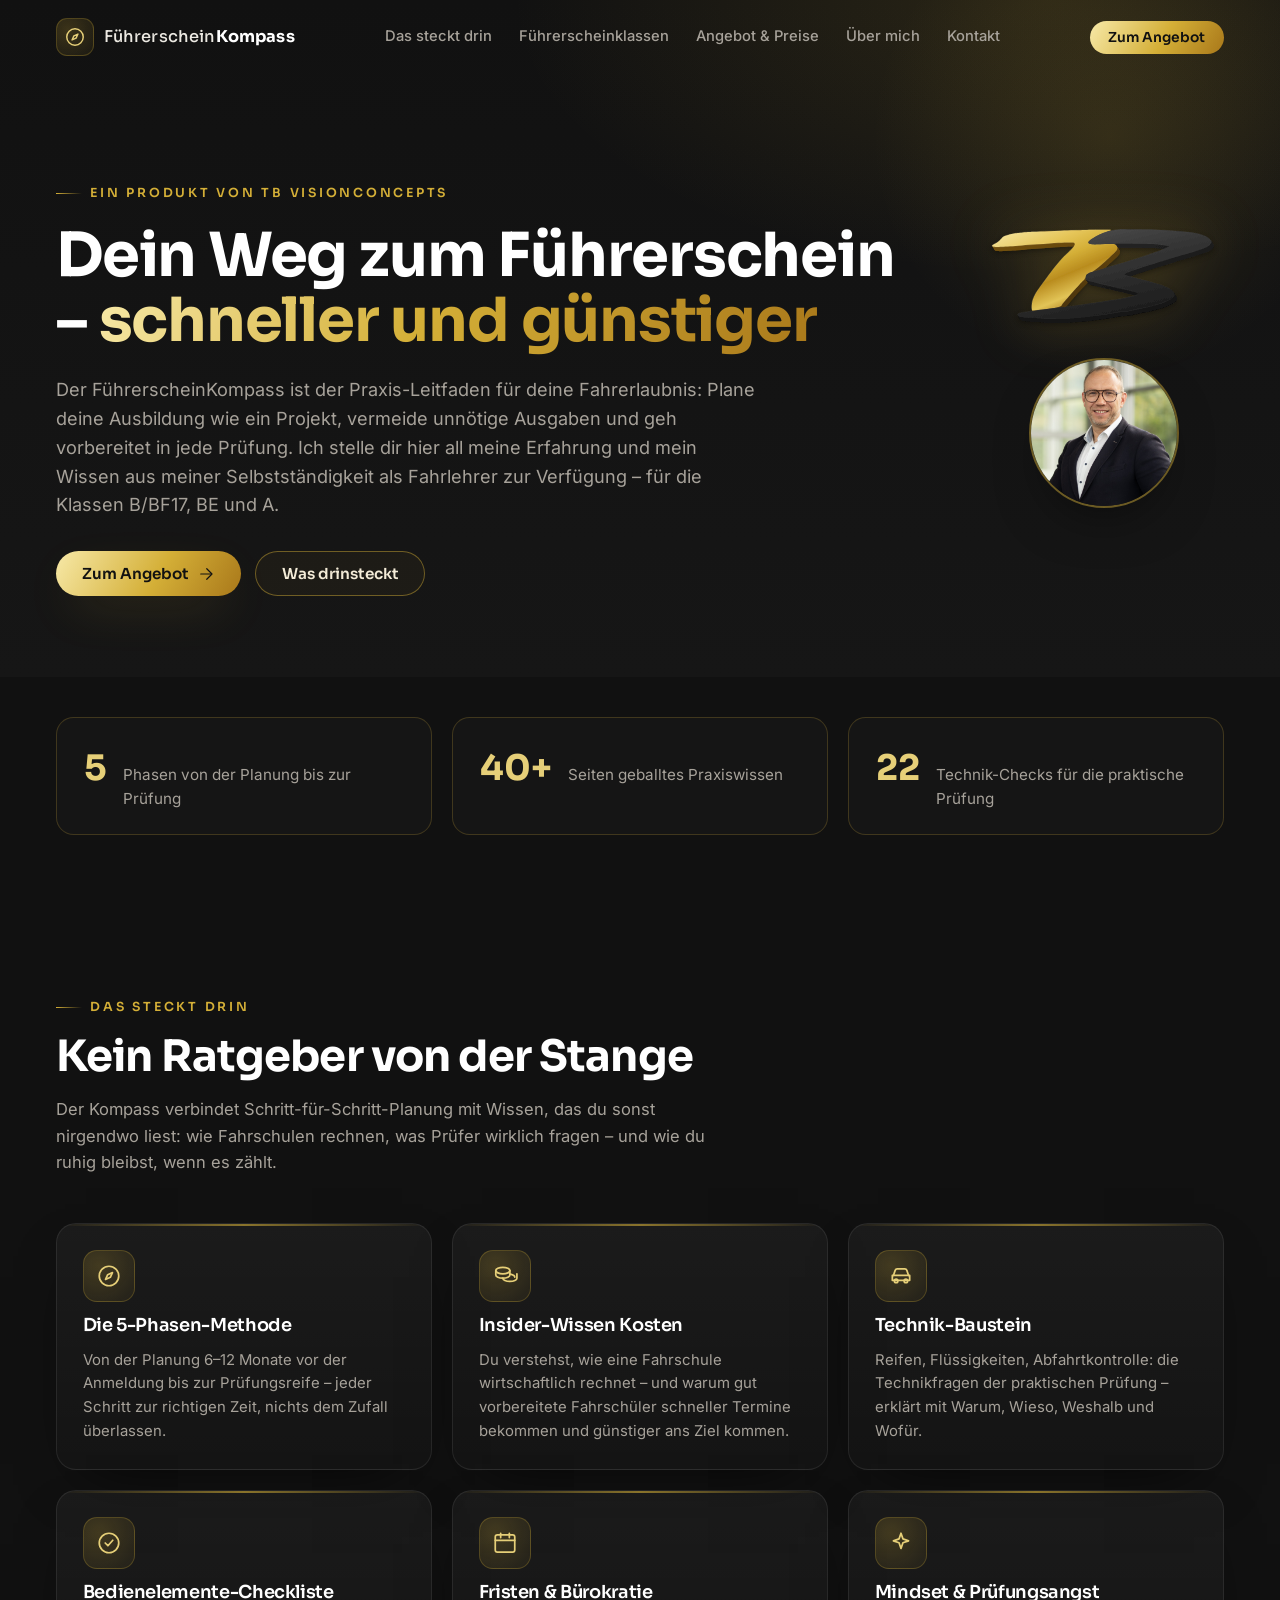
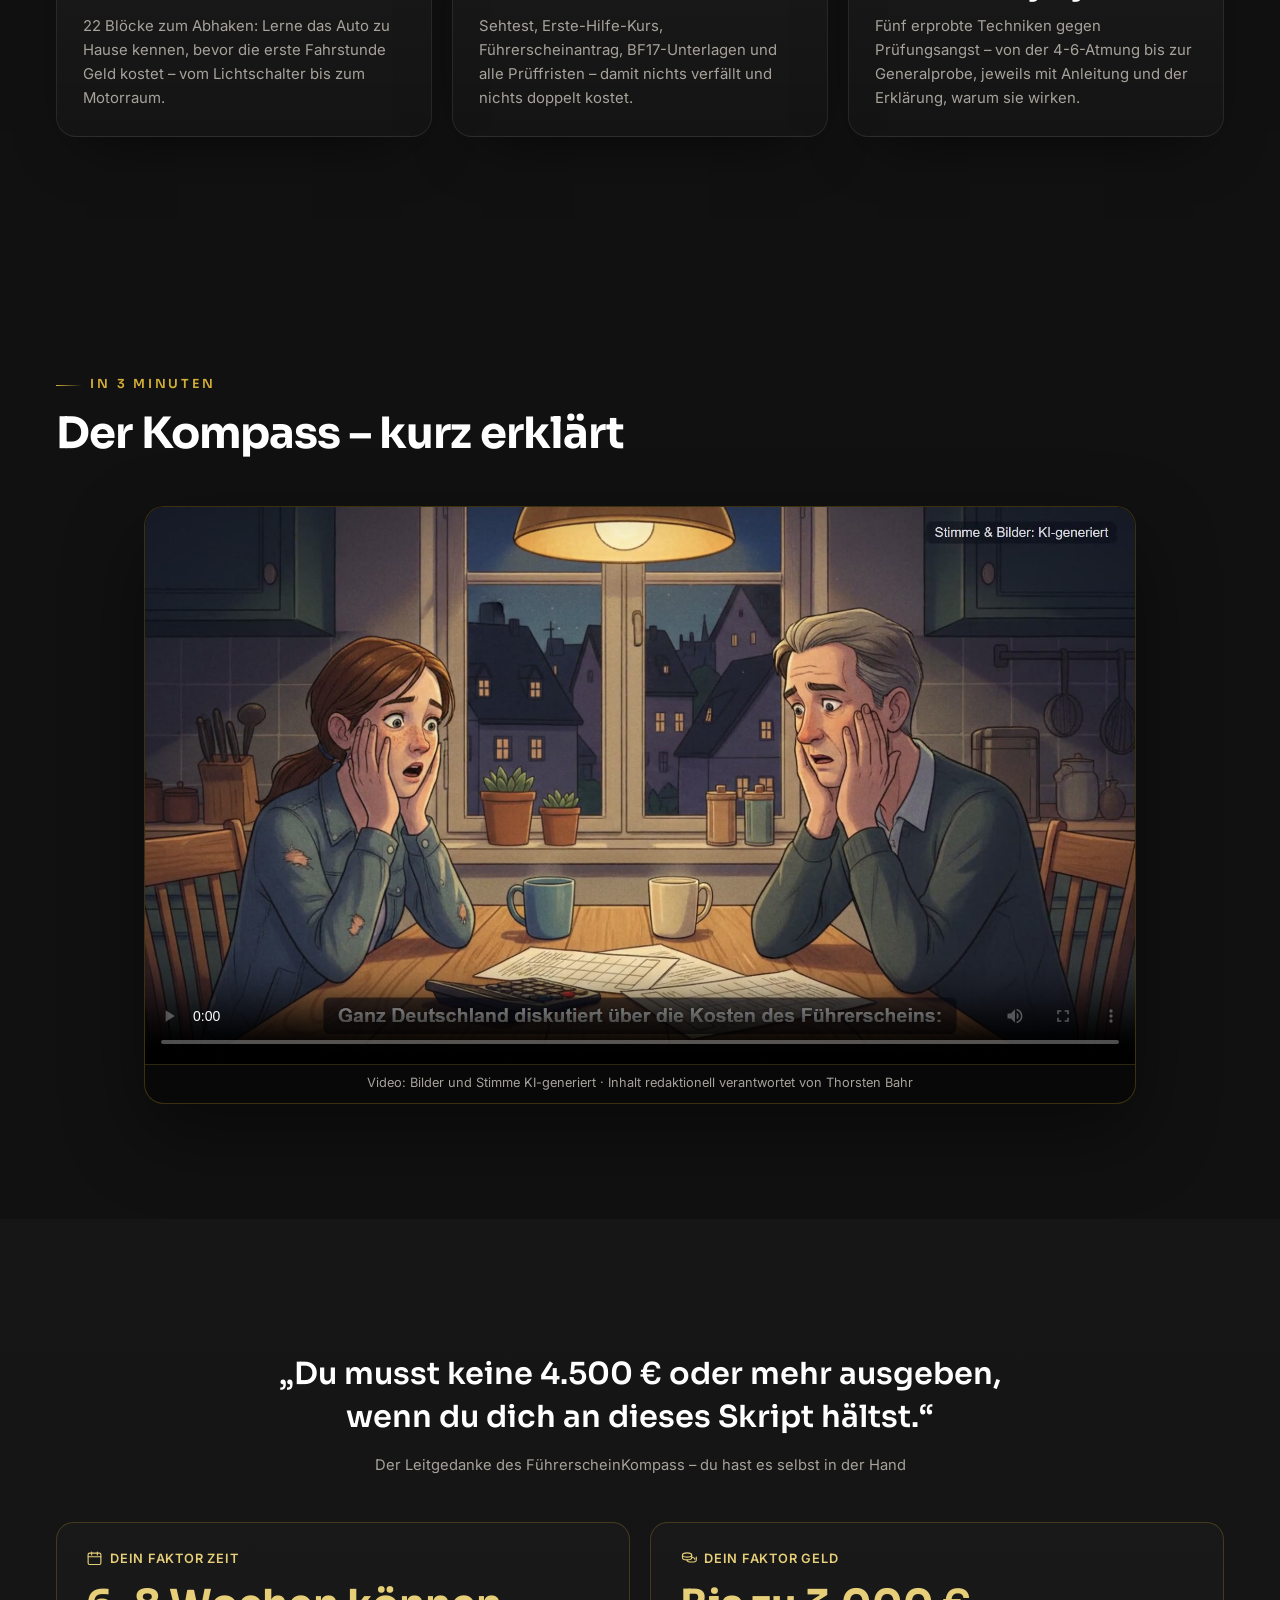
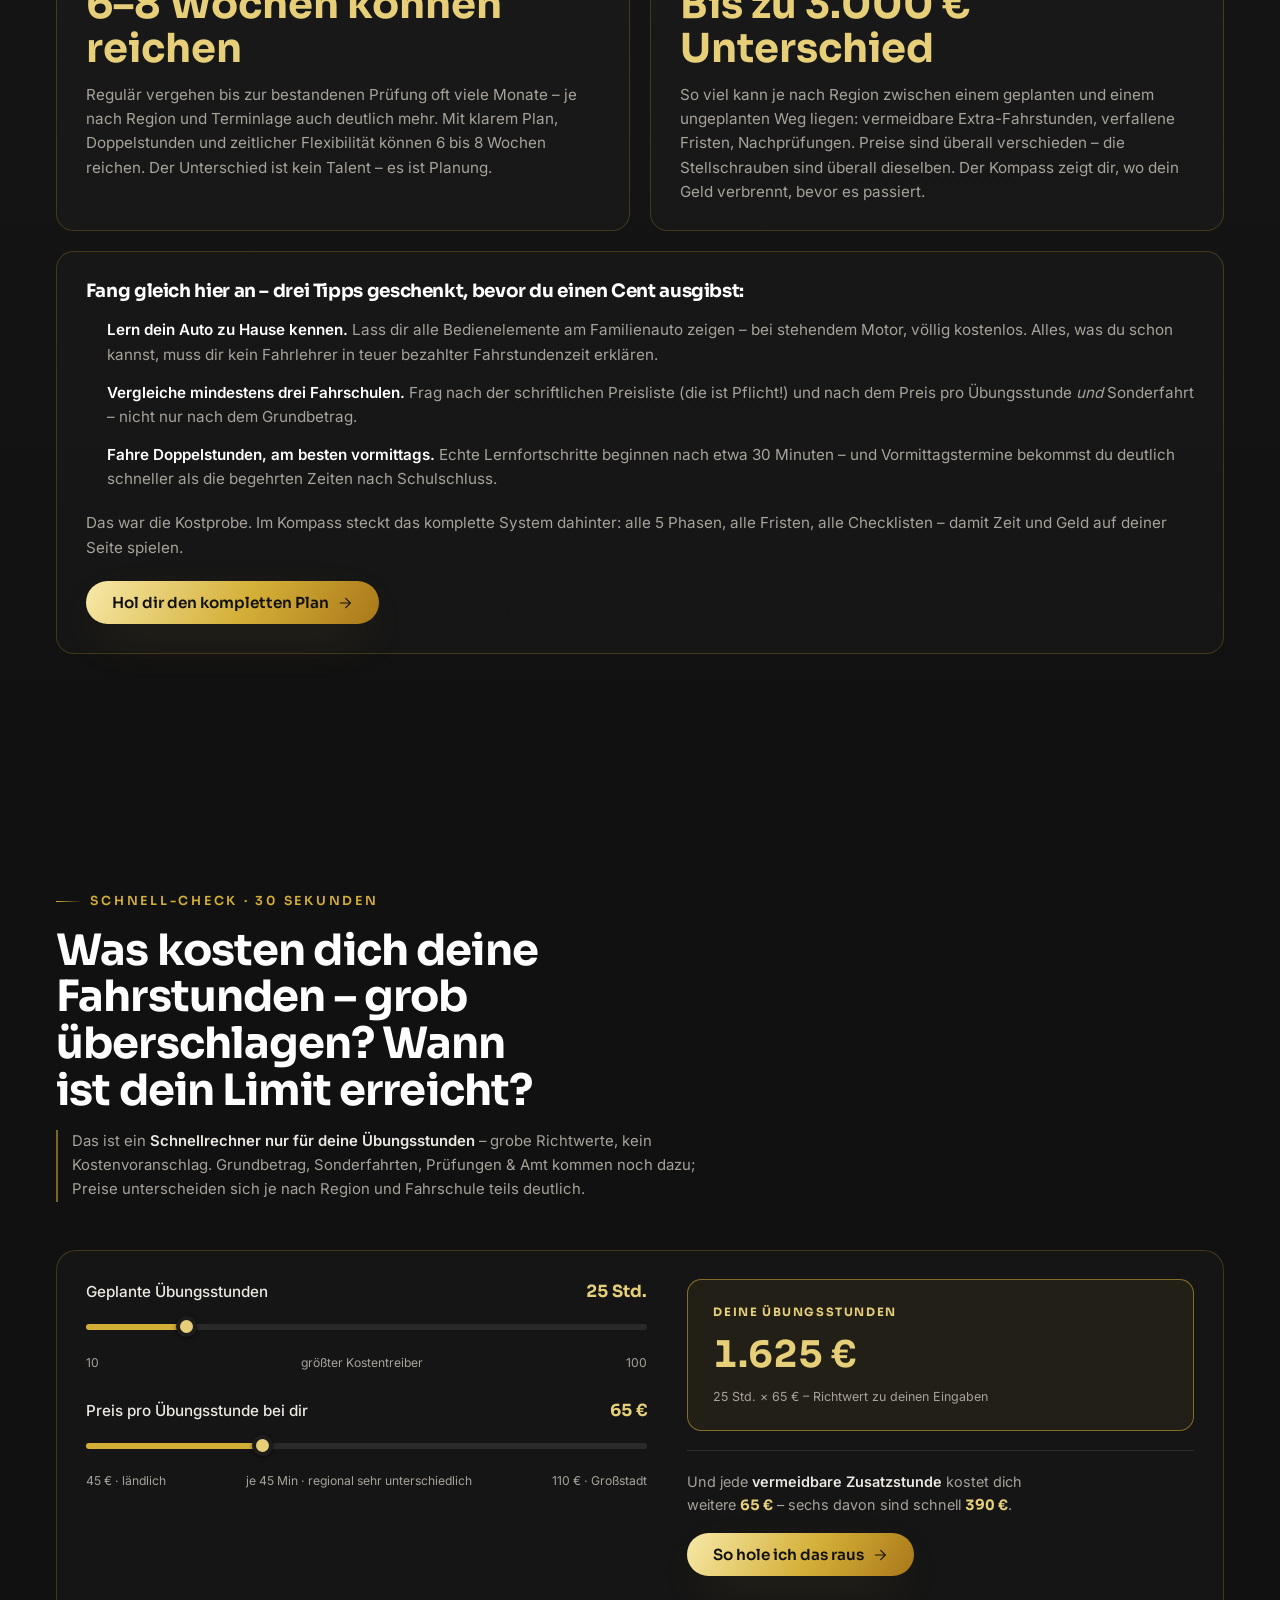
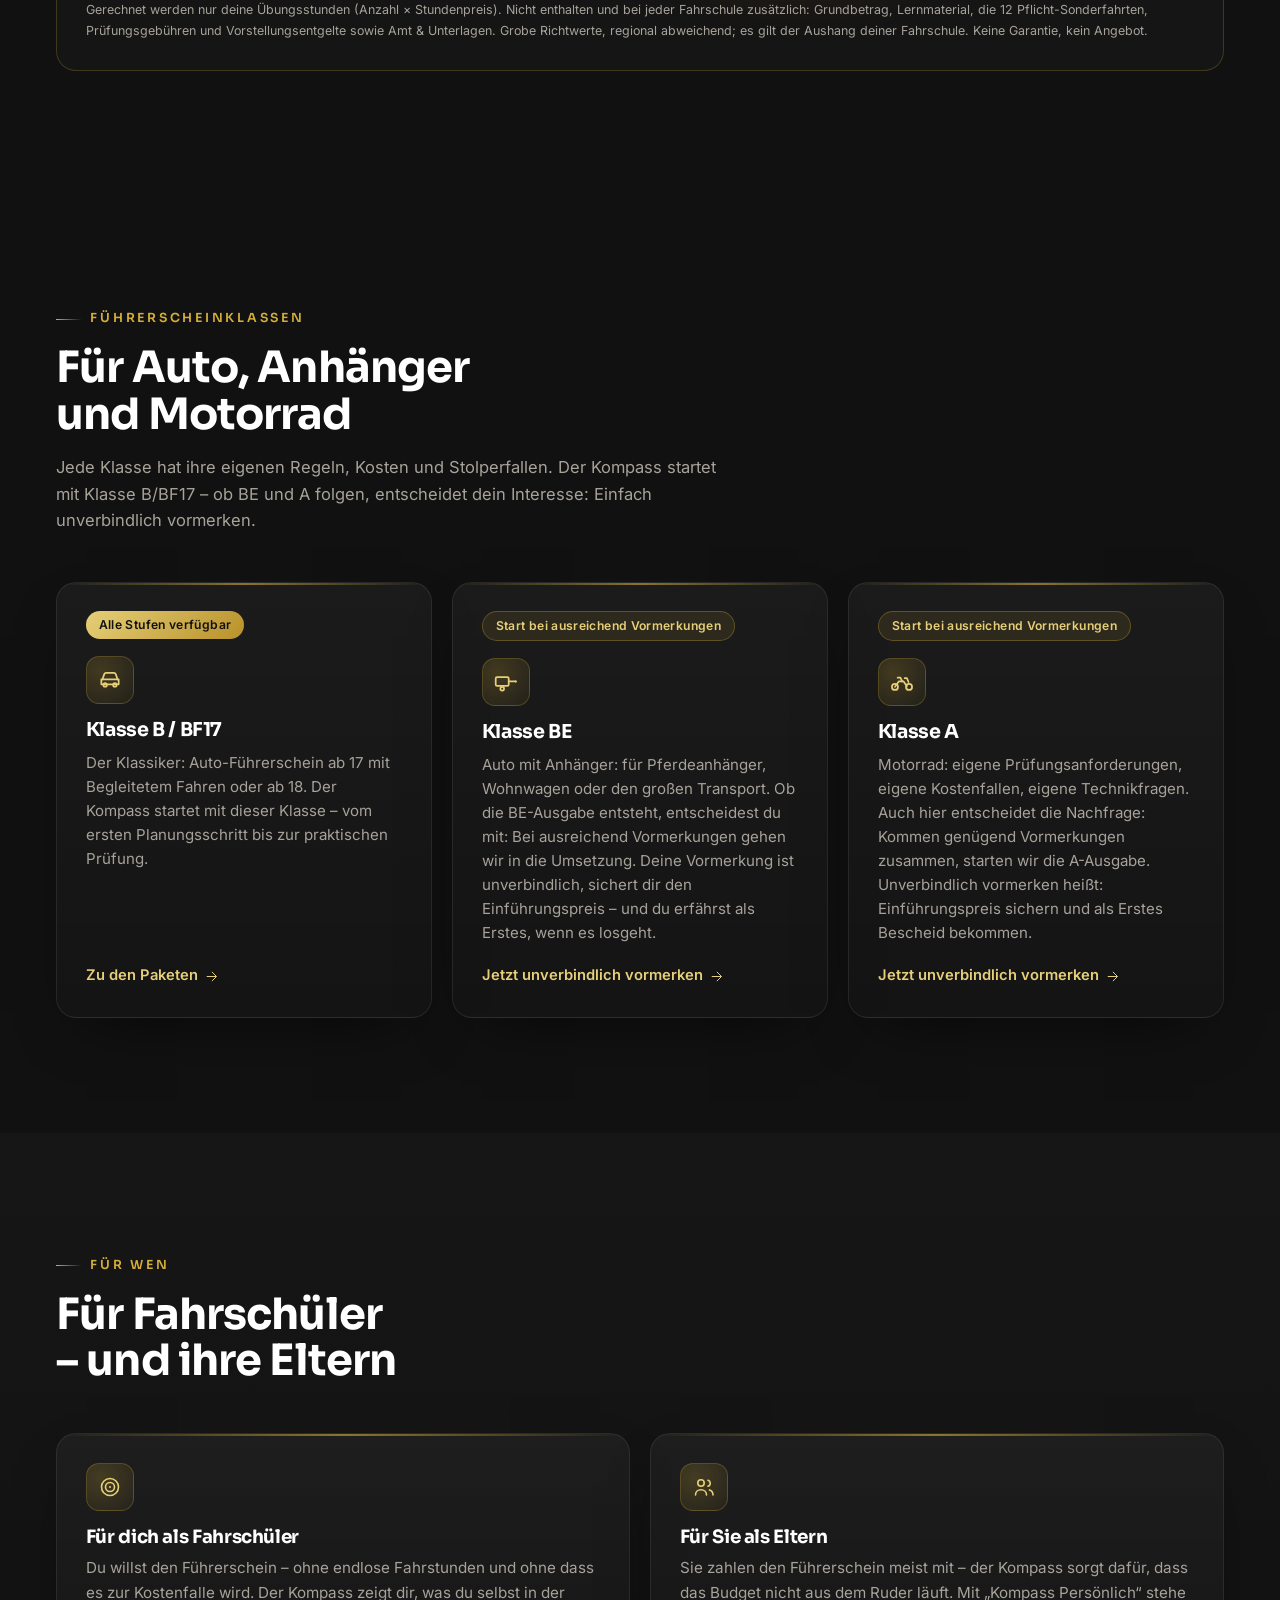
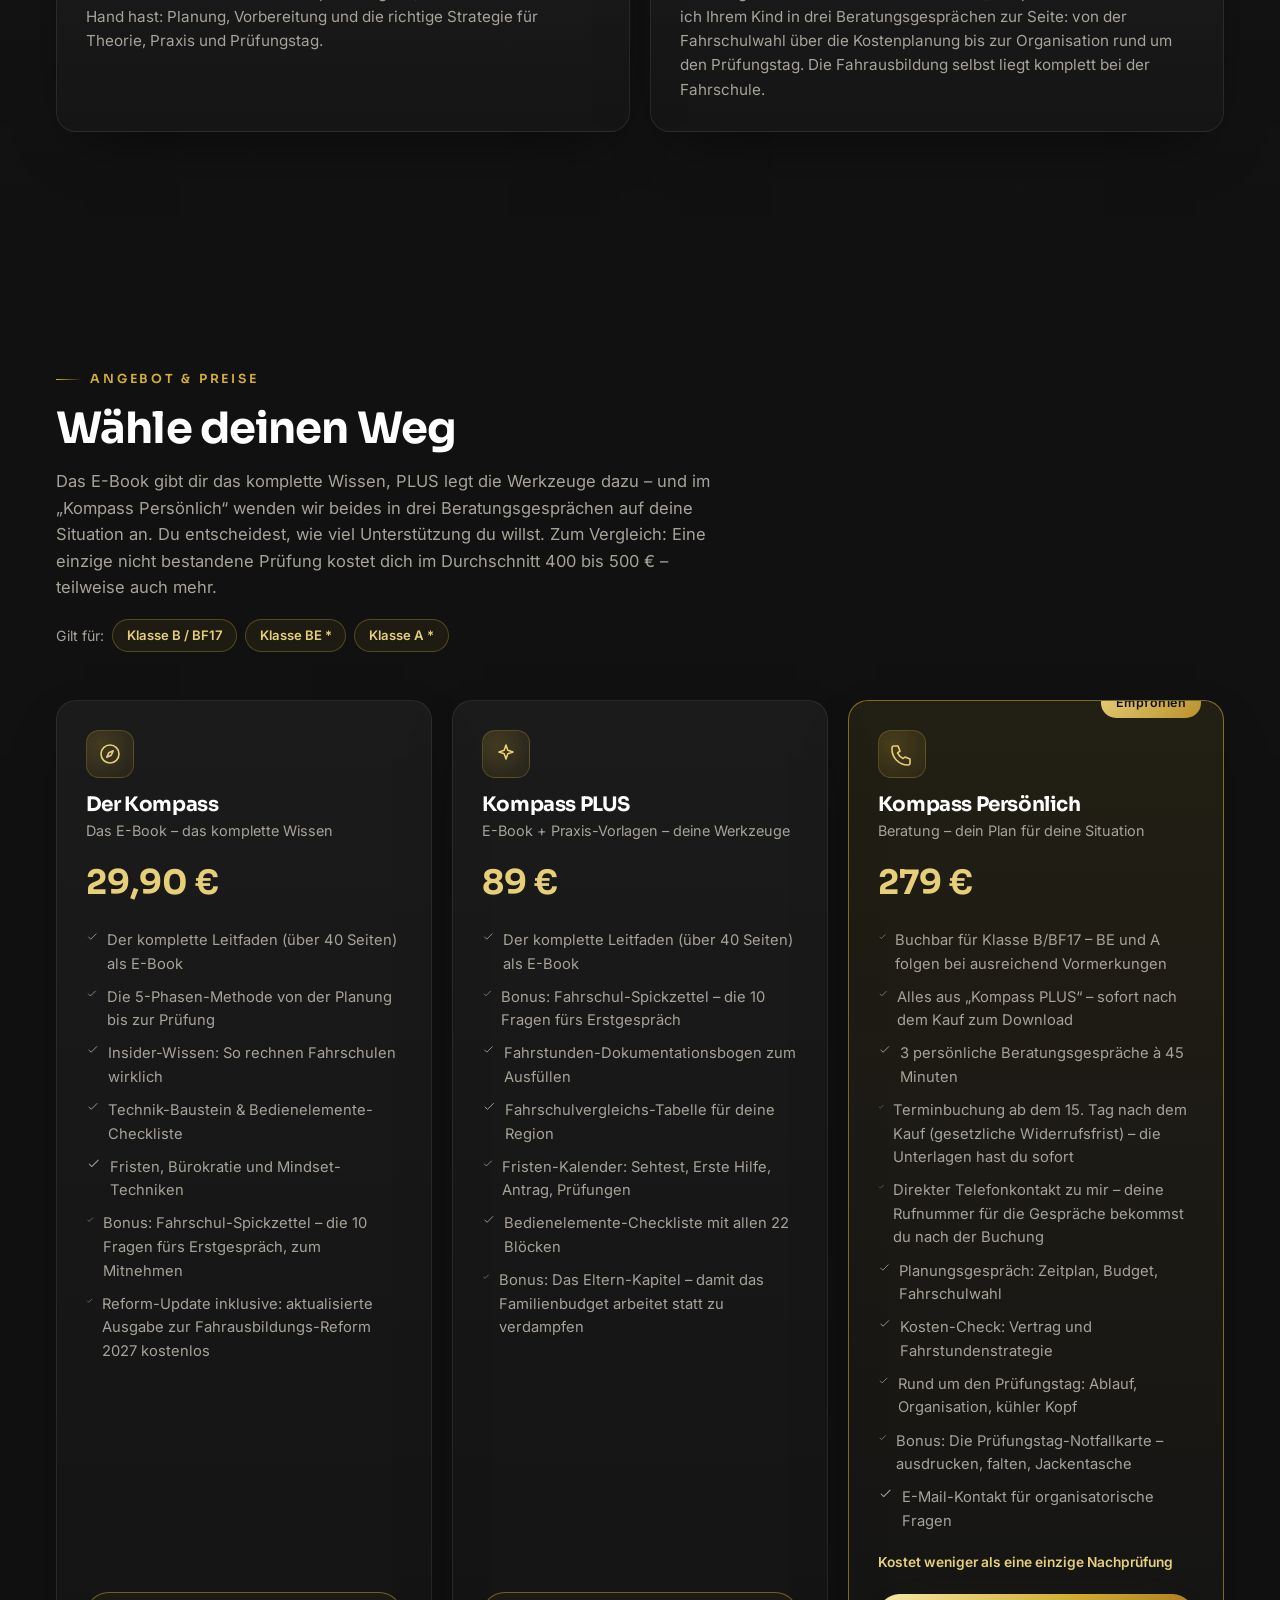
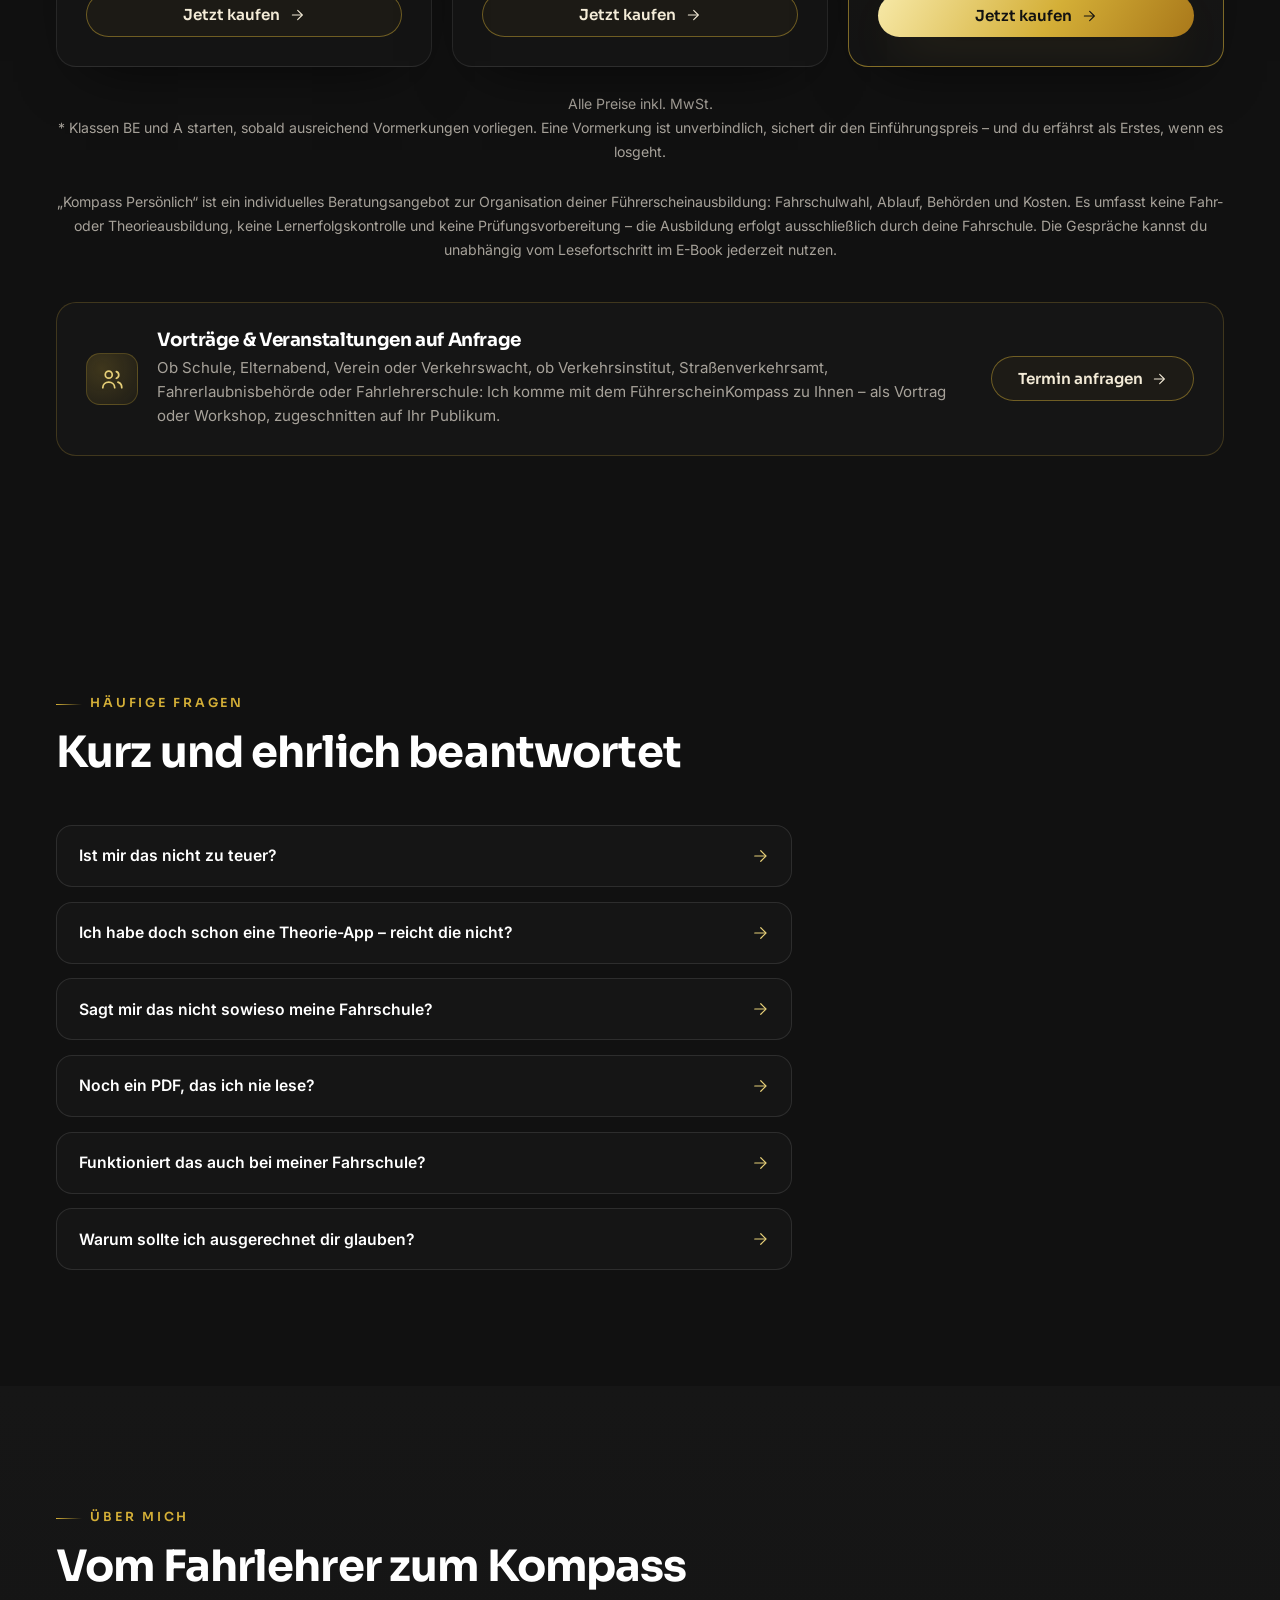
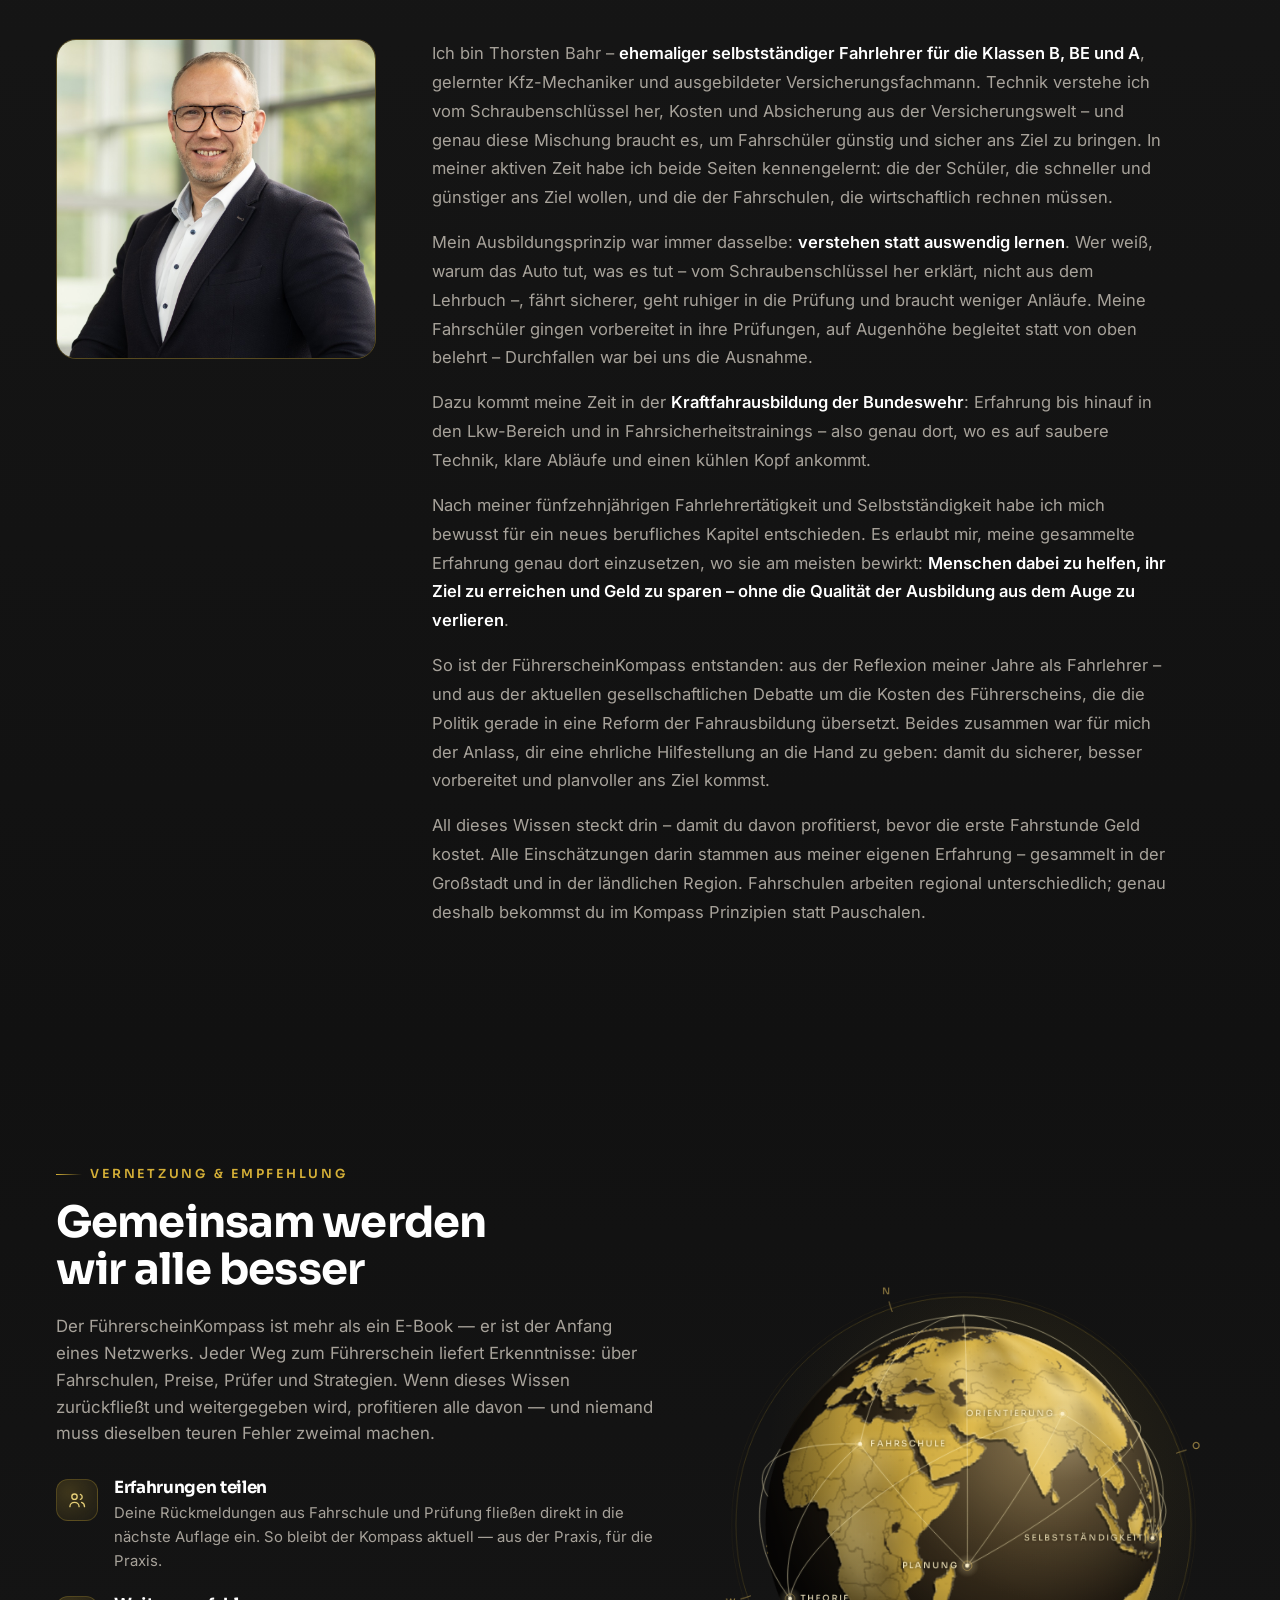
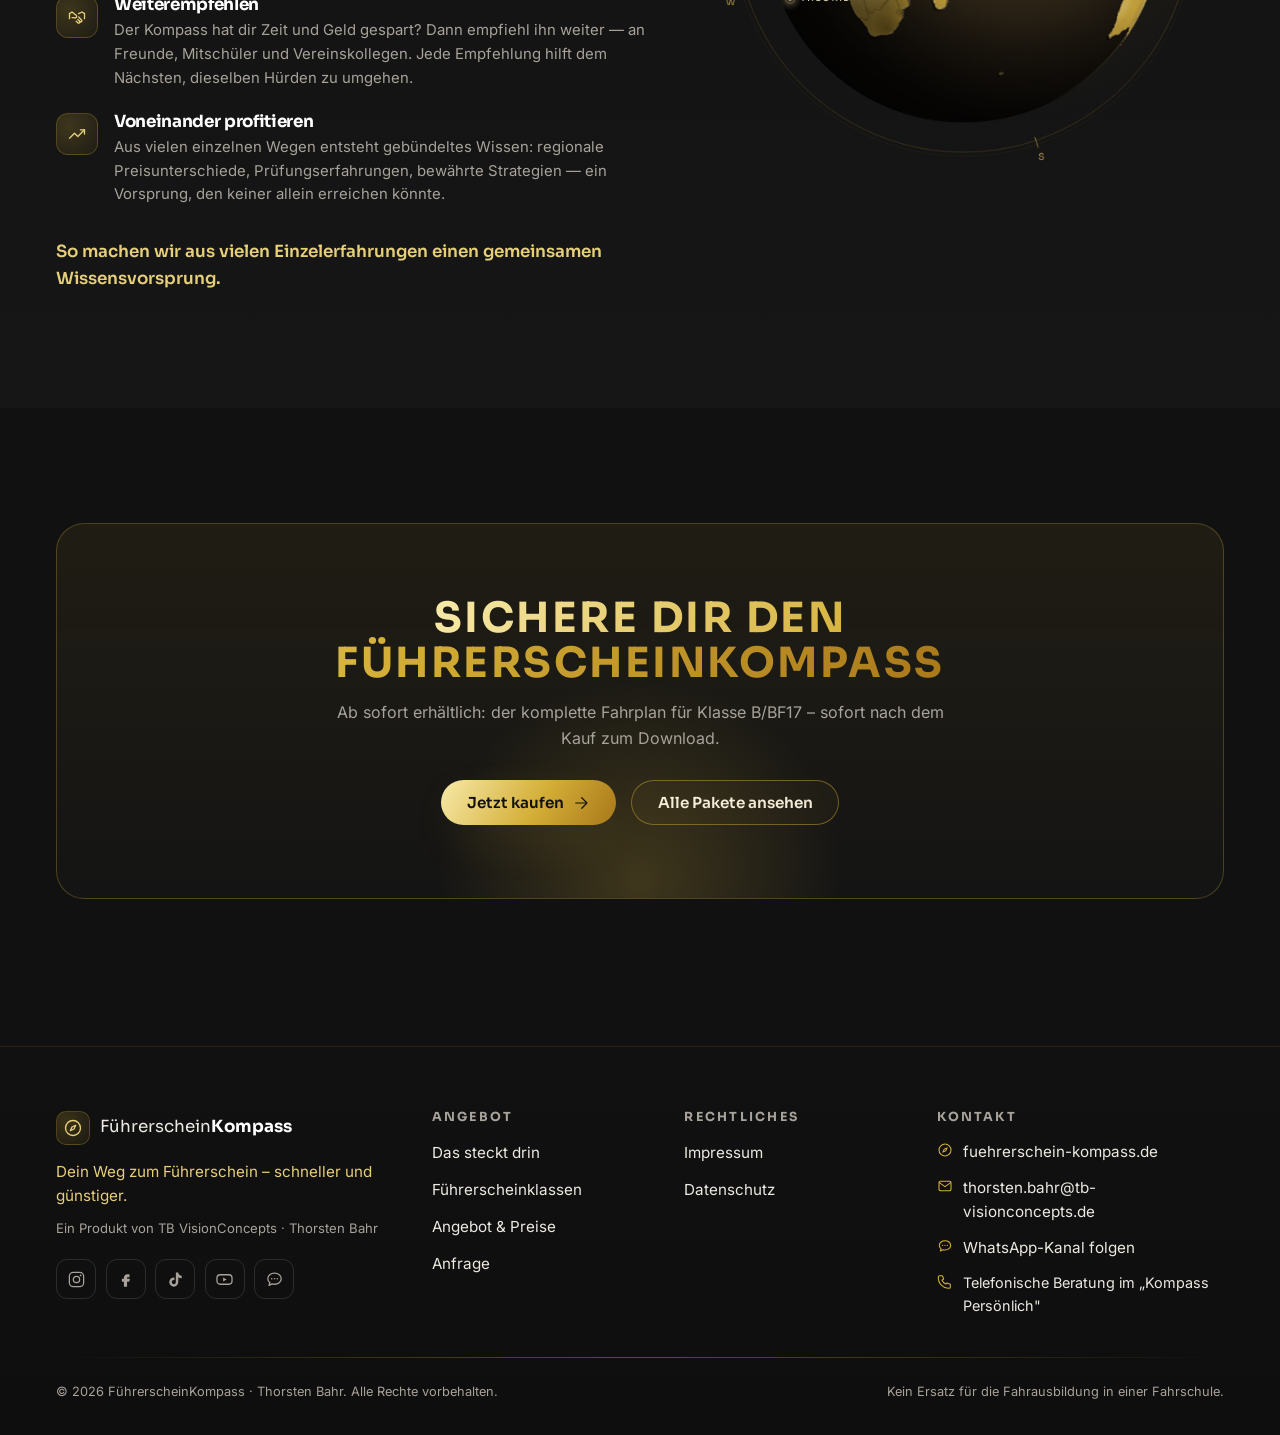
==== commit 4e8f6c90: "Zwei weitere stehengebliebene Einfuehrungspreis-Hinweise (22.09.) entfernt" ====
--- a/index.html
+++ b/index.html
@@ -24,4 +24,4 @@
       price.addEventListener('input', render);
       render();
     })();
-  </script><section class="section" id="klassen" data-astro-cid-lcdefpme><div class="container-tb" data-astro-cid-lcdefpme><header class="section-head reveal" data-astro-cid-lcdefpme><span class="eyebrow" data-astro-cid-lcdefpme>Führerscheinklassen</span><h2 data-astro-cid-lcdefpme>Für Auto, Anhänger und Motorrad</h2><p class="section-intro" data-astro-cid-lcdefpme>Jede Klasse hat ihre eigenen Regeln, Kosten und Stolperfallen. Der Kompass startet mit Klasse B/BF17 – ob BE und A folgen, entscheidet dein Interesse: Einfach unverbindlich vormerken.</p></header><div class="klassen-grid" data-astro-cid-lcdefpme><div class="card card-topline klasse reveal" data-astro-cid-lcdefpme><span class="klasse-status" data-astro-cid-lcdefpme>Alle Stufen verfügbar</span><span class="klasse-icon" data-astro-cid-lcdefpme><svg xmlns="http://www.w3.org/2000/svg" width="26" height="26" viewBox="0 0 24 24" fill="none" stroke="currentColor" stroke-width="1.6" stroke-linecap="round" stroke-linejoin="round" class aria-hidden="true"><path d="M5 11.5 6.6 6.8A2 2 0 0 1 8.5 5.5h7a2 2 0 0 1 1.9 1.3L19 11.5"/><path d="M4 11.5h16V16H4z"/><circle cx="7.5" cy="16.5" r="1.6"/><circle cx="16.5" cy="16.5" r="1.6"/></svg></span><h3 data-astro-cid-lcdefpme>Klasse B / BF17</h3><p data-astro-cid-lcdefpme>Der Klassiker: Auto-Führerschein ab 17 mit Begleitetem Fahren oder ab 18. Der Kompass startet mit dieser Klasse – vom ersten Planungsschritt bis zur praktischen Prüfung.</p><a class="klasse-link" href="#angebot" data-astro-cid-lcdefpme>Zu den Paketen <svg xmlns="http://www.w3.org/2000/svg" width="15" height="15" viewBox="0 0 24 24" fill="none" stroke="currentColor" stroke-width="1.6" stroke-linecap="round" stroke-linejoin="round" class aria-hidden="true"><path d="M5 12h14"/><path d="m13 5 7 7-7 7"/></svg></a></div><div class="card card-topline klasse reveal" data-astro-cid-lcdefpme><span class="klasse-status klasse-status-bald" data-astro-cid-lcdefpme>Start bei ausreichend Vormerkungen</span><span class="klasse-icon" data-astro-cid-lcdefpme><svg xmlns="http://www.w3.org/2000/svg" width="26" height="26" viewBox="0 0 24 24" fill="none" stroke="currentColor" stroke-width="1.6" stroke-linecap="round" stroke-linejoin="round" class aria-hidden="true"><rect x="2.5" y="7.5" width="12" height="8" rx="1.2"/><circle cx="8.5" cy="18.2" r="1.7"/><path d="M14.5 11.5H21"/><circle cx="21" cy="11.5" r="1" fill="currentColor" stroke="none"/></svg></span><h3 data-astro-cid-lcdefpme>Klasse BE</h3><p data-astro-cid-lcdefpme>Auto mit Anhänger: für Pferdeanhänger, Wohnwagen oder den großen Transport. Ob die BE-Ausgabe entsteht, entscheidest du mit: Bei ausreichend Vormerkungen gehen wir in die Umsetzung. Deine Vormerkung ist unverbindlich, sichert dir den Einführungspreis – und du erfährst als Erstes, wenn es losgeht.</p><a class="klasse-link" href="/anfrage?stufe=vormerkung&amp;klasse=be" data-astro-cid-lcdefpme>Jetzt unverbindlich vormerken <svg xmlns="http://www.w3.org/2000/svg" width="15" height="15" viewBox="0 0 24 24" fill="none" stroke="currentColor" stroke-width="1.6" stroke-linecap="round" stroke-linejoin="round" class aria-hidden="true"><path d="M5 12h14"/><path d="m13 5 7 7-7 7"/></svg></a></div><div class="card card-topline klasse reveal" data-astro-cid-lcdefpme><span class="klasse-status klasse-status-bald" data-astro-cid-lcdefpme>Start bei ausreichend Vormerkungen</span><span class="klasse-icon" data-astro-cid-lcdefpme><svg xmlns="http://www.w3.org/2000/svg" width="26" height="26" viewBox="0 0 24 24" fill="none" stroke="currentColor" stroke-width="1.6" stroke-linecap="round" stroke-linejoin="round" class aria-hidden="true"><circle cx="5.5" cy="16.5" r="2.8"/><circle cx="18.5" cy="16.5" r="2.8"/><path d="M5.5 16.5 9 11.5h4.5l3 4.5"/><path d="M12.2 11.5 10.5 8H8"/><path d="M14.5 8.5h2l1.5 3.5"/></svg></span><h3 data-astro-cid-lcdefpme>Klasse A</h3><p data-astro-cid-lcdefpme>Motorrad: eigene Prüfungsanforderungen, eigene Kostenfallen, eigene Technikfragen. Auch hier entscheidet die Nachfrage: Kommen genügend Vormerkungen zusammen, starten wir die A-Ausgabe. Unverbindlich vormerken heißt: Einführungspreis sichern und als Erstes Bescheid bekommen.</p><a class="klasse-link" href="/anfrage?stufe=vormerkung&amp;klasse=a" data-astro-cid-lcdefpme>Jetzt unverbindlich vormerken <svg xmlns="http://www.w3.org/2000/svg" width="15" height="15" viewBox="0 0 24 24" fill="none" stroke="currentColor" stroke-width="1.6" stroke-linecap="round" stroke-linejoin="round" class aria-hidden="true"><path d="M5 12h14"/><path d="m13 5 7 7-7 7"/></svg></a></div></div></div></section><section class="section fuer-wen-band" data-astro-cid-lcdefpme><div class="container-tb" data-astro-cid-lcdefpme><header class="section-head reveal" data-astro-cid-lcdefpme><span class="eyebrow" data-astro-cid-lcdefpme>Für wen</span><h2 data-astro-cid-lcdefpme>Für Fahrschüler – und ihre Eltern</h2></header><div class="zielgruppen-grid" data-astro-cid-lcdefpme><div class="card card-topline zielgruppe reveal" data-astro-cid-lcdefpme><span class="zielgruppe-icon" data-astro-cid-lcdefpme><svg xmlns="http://www.w3.org/2000/svg" width="24" height="24" viewBox="0 0 24 24" fill="none" stroke="currentColor" stroke-width="1.6" stroke-linecap="round" stroke-linejoin="round" class aria-hidden="true"><circle cx="12" cy="12" r="8.5"/><circle cx="12" cy="12" r="4.5"/><circle cx="12" cy="12" r="1" fill="currentColor" stroke="none"/></svg></span><h3 data-astro-cid-lcdefpme>Für dich als Fahrschüler</h3><p data-astro-cid-lcdefpme>Du willst den Führerschein – ohne endlose Fahrstunden und ohne dass es zur Kostenfalle wird. Der Kompass zeigt dir, was du selbst in der Hand hast: Planung, Vorbereitung und die richtige Strategie für Theorie, Praxis und Prüfungstag.</p></div><div class="card card-topline zielgruppe reveal" data-astro-cid-lcdefpme><span class="zielgruppe-icon" data-astro-cid-lcdefpme><svg xmlns="http://www.w3.org/2000/svg" width="24" height="24" viewBox="0 0 24 24" fill="none" stroke="currentColor" stroke-width="1.6" stroke-linecap="round" stroke-linejoin="round" class aria-hidden="true"><circle cx="9" cy="8" r="3.2"/><path d="M3.5 20c0-3.2 2.6-5.2 5.5-5.2S14.5 16.8 14.5 20"/><path d="M16 5.2a3.2 3.2 0 0 1 0 6.1"/><path d="M17.5 14.9c2 .6 3.5 2.2 3.5 5.1"/></svg></span><h3 data-astro-cid-lcdefpme>Für Sie als Eltern</h3><p data-astro-cid-lcdefpme>Sie zahlen den Führerschein meist mit – der Kompass sorgt dafür, dass das Budget nicht aus dem Ruder läuft. Mit „Kompass Persönlich“ stehe ich Ihrem Kind in drei Beratungsgesprächen zur Seite: von der Fahrschulwahl über die Kostenplanung bis zur Organisation rund um den Prüfungstag. Die Fahrausbildung selbst liegt komplett bei der Fahrschule.</p></div></div></div></section><section class="section" id="angebot" data-astro-cid-lcdefpme><div class="container-tb" data-astro-cid-lcdefpme><header class="section-head reveal" data-astro-cid-lcdefpme><span class="eyebrow" data-astro-cid-lcdefpme>Angebot &amp; Preise</span><h2 data-astro-cid-lcdefpme>Wähle deinen Weg</h2><p class="section-intro" data-astro-cid-lcdefpme>Das E-Book gibt dir das komplette Wissen, PLUS legt die Werkzeuge dazu – und im „Kompass Persönlich“ wenden wir beides in drei Beratungsgesprächen auf deine Situation an. Du entscheidest, wie viel Unterstützung du willst. Zum Vergleich: Eine einzige nicht bestandene Prüfung kostet dich im Durchschnitt 400 bis 500&nbsp;€ – teilweise auch mehr.</p><p class="klassen-hinweis reveal" data-astro-cid-lcdefpme>Gilt für: <span class="klassen-chip" data-astro-cid-lcdefpme>Klasse B / BF17</span><span class="klassen-chip" data-astro-cid-lcdefpme>Klasse BE *</span><span class="klassen-chip" data-astro-cid-lcdefpme>Klasse A *</span></p></header><div class="angebot-grid" data-astro-cid-lcdefpme><div class="card angebot-card reveal" data-astro-cid-lcdefpme><span class="angebot-icon" data-astro-cid-lcdefpme><svg xmlns="http://www.w3.org/2000/svg" width="24" height="24" viewBox="0 0 24 24" fill="none" stroke="currentColor" stroke-width="1.6" stroke-linecap="round" stroke-linejoin="round" class aria-hidden="true"><circle cx="12" cy="12" r="9"/><path d="m15.2 8.8-2 4.4-4.4 2 2-4.4z"/></svg></span><h3 data-astro-cid-lcdefpme>Der Kompass</h3><p class="angebot-untertitel" data-astro-cid-lcdefpme>Das E-Book – das komplette Wissen</p><p class="angebot-preis" data-astro-cid-lcdefpme>29,90 €</p><ul class="angebot-leistungen" data-astro-cid-lcdefpme><li data-astro-cid-lcdefpme><svg xmlns="http://www.w3.org/2000/svg" width="16" height="16" viewBox="0 0 24 24" fill="none" stroke="currentColor" stroke-width="1.6" stroke-linecap="round" stroke-linejoin="round" class aria-hidden="true"><path d="M5 12l4 4 10-10"/></svg> <span data-astro-cid-lcdefpme>Der komplette Leitfaden (über 40 Seiten) als E-Book</span></li><li data-astro-cid-lcdefpme><svg xmlns="http://www.w3.org/2000/svg" width="16" height="16" viewBox="0 0 24 24" fill="none" stroke="currentColor" stroke-width="1.6" stroke-linecap="round" stroke-linejoin="round" class aria-hidden="true"><path d="M5 12l4 4 10-10"/></svg> <span data-astro-cid-lcdefpme>Die 5-Phasen-Methode von der Planung bis zur Prüfung</span></li><li data-astro-cid-lcdefpme><svg xmlns="http://www.w3.org/2000/svg" width="16" height="16" viewBox="0 0 24 24" fill="none" stroke="currentColor" stroke-width="1.6" stroke-linecap="round" stroke-linejoin="round" class aria-hidden="true"><path d="M5 12l4 4 10-10"/></svg> <span data-astro-cid-lcdefpme>Insider-Wissen: So rechnen Fahrschulen wirklich</span></li><li data-astro-cid-lcdefpme><svg xmlns="http://www.w3.org/2000/svg" width="16" height="16" viewBox="0 0 24 24" fill="none" stroke="currentColor" stroke-width="1.6" stroke-linecap="round" stroke-linejoin="round" class aria-hidden="true"><path d="M5 12l4 4 10-10"/></svg> <span data-astro-cid-lcdefpme>Technik-Baustein &amp; Bedienelemente-Checkliste</span></li><li data-astro-cid-lcdefpme><svg xmlns="http://www.w3.org/2000/svg" width="16" height="16" viewBox="0 0 24 24" fill="none" stroke="currentColor" stroke-width="1.6" stroke-linecap="round" stroke-linejoin="round" class aria-hidden="true"><path d="M5 12l4 4 10-10"/></svg> <span data-astro-cid-lcdefpme>Fristen, Bürokratie und Mindset-Techniken</span></li><li data-astro-cid-lcdefpme><svg xmlns="http://www.w3.org/2000/svg" width="16" height="16" viewBox="0 0 24 24" fill="none" stroke="currentColor" stroke-width="1.6" stroke-linecap="round" stroke-linejoin="round" class aria-hidden="true"><path d="M5 12l4 4 10-10"/></svg> <span data-astro-cid-lcdefpme>Bonus: Fahrschul-Spickzettel – die 10 Fragen fürs Erstgespräch, zum Mitnehmen</span></li><li data-astro-cid-lcdefpme><svg xmlns="http://www.w3.org/2000/svg" width="16" height="16" viewBox="0 0 24 24" fill="none" stroke="currentColor" stroke-width="1.6" stroke-linecap="round" stroke-linejoin="round" class aria-hidden="true"><path d="M5 12l4 4 10-10"/></svg> <span data-astro-cid-lcdefpme>Reform-Update inklusive: aktualisierte Ausgabe zur Fahrausbildungs-Reform 2027 kostenlos</span></li></ul><a class="btn btn-ghost angebot-cta" href="https://www.checkout-ds24.com/product/720560" target="_blank" rel="noopener noreferrer" data-astro-cid-lcdefpme>Jetzt kaufen <svg xmlns="http://www.w3.org/2000/svg" width="16" height="16" viewBox="0 0 24 24" fill="none" stroke="currentColor" stroke-width="1.6" stroke-linecap="round" stroke-linejoin="round" class aria-hidden="true"><path d="M5 12h14"/><path d="m13 5 7 7-7 7"/></svg></a></div><div class="card angebot-card reveal" data-astro-cid-lcdefpme><span class="angebot-icon" data-astro-cid-lcdefpme><svg xmlns="http://www.w3.org/2000/svg" width="24" height="24" viewBox="0 0 24 24" fill="none" stroke="currentColor" stroke-width="1.6" stroke-linecap="round" stroke-linejoin="round" class aria-hidden="true"><path d="M12 3l1.8 5.2L19 10l-5.2 1.8L12 17l-1.8-5.2L5 10l5.2-1.8z"/></svg></span><h3 data-astro-cid-lcdefpme>Kompass PLUS</h3><p class="angebot-untertitel" data-astro-cid-lcdefpme>E-Book + Praxis-Vorlagen – deine Werkzeuge</p><p class="angebot-preis" data-astro-cid-lcdefpme>89 €</p><ul class="angebot-leistungen" data-astro-cid-lcdefpme><li data-astro-cid-lcdefpme><svg xmlns="http://www.w3.org/2000/svg" width="16" height="16" viewBox="0 0 24 24" fill="none" stroke="currentColor" stroke-width="1.6" stroke-linecap="round" stroke-linejoin="round" class aria-hidden="true"><path d="M5 12l4 4 10-10"/></svg> <span data-astro-cid-lcdefpme>Der komplette Leitfaden (über 40 Seiten) als E-Book</span></li><li data-astro-cid-lcdefpme><svg xmlns="http://www.w3.org/2000/svg" width="16" height="16" viewBox="0 0 24 24" fill="none" stroke="currentColor" stroke-width="1.6" stroke-linecap="round" stroke-linejoin="round" class aria-hidden="true"><path d="M5 12l4 4 10-10"/></svg> <span data-astro-cid-lcdefpme>Bonus: Fahrschul-Spickzettel – die 10 Fragen fürs Erstgespräch</span></li><li data-astro-cid-lcdefpme><svg xmlns="http://www.w3.org/2000/svg" width="16" height="16" viewBox="0 0 24 24" fill="none" stroke="currentColor" stroke-width="1.6" stroke-linecap="round" stroke-linejoin="round" class aria-hidden="true"><path d="M5 12l4 4 10-10"/></svg> <span data-astro-cid-lcdefpme>Fahrstunden-Dokumentationsbogen zum Ausfüllen</span></li><li data-astro-cid-lcdefpme><svg xmlns="http://www.w3.org/2000/svg" width="16" height="16" viewBox="0 0 24 24" fill="none" stroke="currentColor" stroke-width="1.6" stroke-linecap="round" stroke-linejoin="round" class aria-hidden="true"><path d="M5 12l4 4 10-10"/></svg> <span data-astro-cid-lcdefpme>Fahrschulvergleichs-Tabelle für deine Region</span></li><li data-astro-cid-lcdefpme><svg xmlns="http://www.w3.org/2000/svg" width="16" height="16" viewBox="0 0 24 24" fill="none" stroke="currentColor" stroke-width="1.6" stroke-linecap="round" stroke-linejoin="round" class aria-hidden="true"><path d="M5 12l4 4 10-10"/></svg> <span data-astro-cid-lcdefpme>Fristen-Kalender: Sehtest, Erste Hilfe, Antrag, Prüfungen</span></li><li data-astro-cid-lcdefpme><svg xmlns="http://www.w3.org/2000/svg" width="16" height="16" viewBox="0 0 24 24" fill="none" stroke="currentColor" stroke-width="1.6" stroke-linecap="round" stroke-linejoin="round" class aria-hidden="true"><path d="M5 12l4 4 10-10"/></svg> <span data-astro-cid-lcdefpme>Bedienelemente-Checkliste mit allen 22 Blöcken</span></li><li data-astro-cid-lcdefpme><svg xmlns="http://www.w3.org/2000/svg" width="16" height="16" viewBox="0 0 24 24" fill="none" stroke="currentColor" stroke-width="1.6" stroke-linecap="round" stroke-linejoin="round" class aria-hidden="true"><path d="M5 12l4 4 10-10"/></svg> <span data-astro-cid-lcdefpme>Bonus: Das Eltern-Kapitel – damit das Familienbudget arbeitet statt zu verdampfen</span></li></ul><a class="btn btn-ghost angebot-cta" href="https://www.checkout-ds24.com/product/720586" target="_blank" rel="noopener noreferrer" data-astro-cid-lcdefpme>Jetzt kaufen <svg xmlns="http://www.w3.org/2000/svg" width="16" height="16" viewBox="0 0 24 24" fill="none" stroke="currentColor" stroke-width="1.6" stroke-linecap="round" stroke-linejoin="round" class aria-hidden="true"><path d="M5 12h14"/><path d="m13 5 7 7-7 7"/></svg></a></div><div class="card angebot-card reveal angebot-empfohlen" data-astro-cid-lcdefpme><span class="angebot-badge" data-astro-cid-lcdefpme>Empfohlen</span><span class="angebot-icon" data-astro-cid-lcdefpme><svg xmlns="http://www.w3.org/2000/svg" width="24" height="24" viewBox="0 0 24 24" fill="none" stroke="currentColor" stroke-width="1.6" stroke-linecap="round" stroke-linejoin="round" class aria-hidden="true"><path d="M4 4h4l2 5-2.5 1.8a12 12 0 0 0 5.7 5.7L15 15l5 2v4a2 2 0 0 1-2 2A16 16 0 0 1 2 6a2 2 0 0 1 2-2z"/></svg></span><h3 data-astro-cid-lcdefpme>Kompass Persönlich</h3><p class="angebot-untertitel" data-astro-cid-lcdefpme>Beratung – dein Plan für deine Situation</p><p class="angebot-preis" data-astro-cid-lcdefpme>279 €</p><ul class="angebot-leistungen" data-astro-cid-lcdefpme><li data-astro-cid-lcdefpme><svg xmlns="http://www.w3.org/2000/svg" width="16" height="16" viewBox="0 0 24 24" fill="none" stroke="currentColor" stroke-width="1.6" stroke-linecap="round" stroke-linejoin="round" class aria-hidden="true"><path d="M5 12l4 4 10-10"/></svg> <span data-astro-cid-lcdefpme>Buchbar für Klasse B/BF17 – BE und A folgen bei ausreichend Vormerkungen</span></li><li data-astro-cid-lcdefpme><svg xmlns="http://www.w3.org/2000/svg" width="16" height="16" viewBox="0 0 24 24" fill="none" stroke="currentColor" stroke-width="1.6" stroke-linecap="round" stroke-linejoin="round" class aria-hidden="true"><path d="M5 12l4 4 10-10"/></svg> <span data-astro-cid-lcdefpme>Alles aus „Kompass PLUS“ – sofort nach dem Kauf zum Download</span></li><li data-astro-cid-lcdefpme><svg xmlns="http://www.w3.org/2000/svg" width="16" height="16" viewBox="0 0 24 24" fill="none" stroke="currentColor" stroke-width="1.6" stroke-linecap="round" stroke-linejoin="round" class aria-hidden="true"><path d="M5 12l4 4 10-10"/></svg> <span data-astro-cid-lcdefpme>3 persönliche Beratungsgespräche à 45 Minuten</span></li><li data-astro-cid-lcdefpme><svg xmlns="http://www.w3.org/2000/svg" width="16" height="16" viewBox="0 0 24 24" fill="none" stroke="currentColor" stroke-width="1.6" stroke-linecap="round" stroke-linejoin="round" class aria-hidden="true"><path d="M5 12l4 4 10-10"/></svg> <span data-astro-cid-lcdefpme>Terminbuchung ab dem 15. Tag nach dem Kauf (gesetzliche Widerrufsfrist) – die Unterlagen hast du sofort</span></li><li data-astro-cid-lcdefpme><svg xmlns="http://www.w3.org/2000/svg" width="16" height="16" viewBox="0 0 24 24" fill="none" stroke="currentColor" stroke-width="1.6" stroke-linecap="round" stroke-linejoin="round" class aria-hidden="true"><path d="M5 12l4 4 10-10"/></svg> <span data-astro-cid-lcdefpme>Direkter Telefonkontakt zu mir – deine Rufnummer für die Gespräche bekommst du nach der Buchung</span></li><li data-astro-cid-lcdefpme><svg xmlns="http://www.w3.org/2000/svg" width="16" height="16" viewBox="0 0 24 24" fill="none" stroke="currentColor" stroke-width="1.6" stroke-linecap="round" stroke-linejoin="round" class aria-hidden="true"><path d="M5 12l4 4 10-10"/></svg> <span data-astro-cid-lcdefpme>Planungsgespräch: Zeitplan, Budget, Fahrschulwahl</span></li><li data-astro-cid-lcdefpme><svg xmlns="http://www.w3.org/2000/svg" width="16" height="16" viewBox="0 0 24 24" fill="none" stroke="currentColor" stroke-width="1.6" stroke-linecap="round" stroke-linejoin="round" class aria-hidden="true"><path d="M5 12l4 4 10-10"/></svg> <span data-astro-cid-lcdefpme>Kosten-Check: Vertrag und Fahrstundenstrategie</span></li><li data-astro-cid-lcdefpme><svg xmlns="http://www.w3.org/2000/svg" width="16" height="16" viewBox="0 0 24 24" fill="none" stroke="currentColor" stroke-width="1.6" stroke-linecap="round" stroke-linejoin="round" class aria-hidden="true"><path d="M5 12l4 4 10-10"/></svg> <span data-astro-cid-lcdefpme>Rund um den Prüfungstag: Ablauf, Organisation, kühler Kopf</span></li><li data-astro-cid-lcdefpme><svg xmlns="http://www.w3.org/2000/svg" width="16" height="16" viewBox="0 0 24 24" fill="none" stroke="currentColor" stroke-width="1.6" stroke-linecap="round" stroke-linejoin="round" class aria-hidden="true"><path d="M5 12l4 4 10-10"/></svg> <span data-astro-cid-lcdefpme>Bonus: Die Prüfungstag-Notfallkarte – ausdrucken, falten, Jackentasche</span></li><li data-astro-cid-lcdefpme><svg xmlns="http://www.w3.org/2000/svg" width="16" height="16" viewBox="0 0 24 24" fill="none" stroke="currentColor" stroke-width="1.6" stroke-linecap="round" stroke-linejoin="round" class aria-hidden="true"><path d="M5 12l4 4 10-10"/></svg> <span data-astro-cid-lcdefpme>E-Mail-Kontakt für organisatorische Fragen</span></li></ul><p class="angebot-hinweis" data-astro-cid-lcdefpme>Kostet weniger als eine einzige Nachprüfung</p><a class="btn btn-primary angebot-cta" href="https://www.checkout-ds24.com/product/720601" target="_blank" rel="noopener noreferrer" data-astro-cid-lcdefpme>Jetzt kaufen <svg xmlns="http://www.w3.org/2000/svg" width="16" height="16" viewBox="0 0 24 24" fill="none" stroke="currentColor" stroke-width="1.6" stroke-linecap="round" stroke-linejoin="round" class aria-hidden="true"><path d="M5 12h14"/><path d="m13 5 7 7-7 7"/></svg></a></div></div><p class="angebot-fussnote reveal" data-astro-cid-lcdefpme>Alle Preise inkl. MwSt. Einführungspreis noch bis zum 22.09.2026 – danach gilt der reguläre Preis.<br data-astro-cid-lcdefpme>* Klassen BE und A starten, sobald ausreichend Vormerkungen vorliegen. Eine Vormerkung ist unverbindlich, sichert dir den Einführungspreis – und du erfährst als Erstes, wenn es losgeht.</p><p class="angebot-fussnote reveal" data-astro-cid-lcdefpme>„Kompass Persönlich“ ist ein individuelles Beratungsangebot zur Organisation deiner Führerscheinausbildung: Fahrschulwahl, Ablauf, Behörden und Kosten. Es umfasst keine Fahr- oder Theorieausbildung, keine Lernerfolgskontrolle und keine Prüfungsvorbereitung – die Ausbildung erfolgt ausschließlich durch deine Fahrschule. Die Gespräche kannst du unabhängig vom Lesefortschritt im E-Book jederzeit nutzen.</p><div class="veranstaltungen reveal" data-astro-cid-lcdefpme><span class="veranstaltungen-icon" data-astro-cid-lcdefpme><svg xmlns="http://www.w3.org/2000/svg" width="26" height="26" viewBox="0 0 24 24" fill="none" stroke="currentColor" stroke-width="1.6" stroke-linecap="round" stroke-linejoin="round" class aria-hidden="true"><circle cx="9" cy="8" r="3.2"/><path d="M3.5 20c0-3.2 2.6-5.2 5.5-5.2S14.5 16.8 14.5 20"/><path d="M16 5.2a3.2 3.2 0 0 1 0 6.1"/><path d="M17.5 14.9c2 .6 3.5 2.2 3.5 5.1"/></svg></span><div class="veranstaltungen-copy" data-astro-cid-lcdefpme><h3 data-astro-cid-lcdefpme>Vorträge &amp; Veranstaltungen auf Anfrage</h3><p data-astro-cid-lcdefpme>Ob Schule, Elternabend, Verein oder Verkehrswacht, ob Verkehrsinstitut, Straßenverkehrsamt, Fahrerlaubnisbehörde oder Fahrlehrerschule: Ich komme mit dem FührerscheinKompass zu Ihnen – als Vortrag oder Workshop, zugeschnitten auf Ihr Publikum.</p></div><a class="btn btn-ghost" href="/anfrage?stufe=veranstaltung" data-astro-cid-lcdefpme>Termin anfragen <svg xmlns="http://www.w3.org/2000/svg" width="16" height="16" viewBox="0 0 24 24" fill="none" stroke="currentColor" stroke-width="1.6" stroke-linecap="round" stroke-linejoin="round" class aria-hidden="true"><path d="M5 12h14"/><path d="m13 5 7 7-7 7"/></svg></a></div></div></section><section class="section" id="faq" data-astro-cid-lcdefpme><div class="container-tb" data-astro-cid-lcdefpme><header class="section-head reveal" data-astro-cid-lcdefpme><span class="eyebrow" data-astro-cid-lcdefpme>Häufige Fragen</span><h2 data-astro-cid-lcdefpme>Kurz und ehrlich beantwortet</h2></header><div class="faq-liste reveal" data-astro-cid-lcdefpme><details class="faq-item" data-astro-cid-lcdefpme><summary data-astro-cid-lcdefpme><span data-astro-cid-lcdefpme>Ist mir das nicht zu teuer?</span><span class="faq-plus" aria-hidden="true" data-astro-cid-lcdefpme><svg xmlns="http://www.w3.org/2000/svg" width="18" height="18" viewBox="0 0 24 24" fill="none" stroke="currentColor" stroke-width="1.6" stroke-linecap="round" stroke-linejoin="round" class aria-hidden="true"><path d="M5 12h14"/><path d="m13 5 7 7-7 7"/></svg></span></summary><p data-astro-cid-lcdefpme>Eine einzige Nachprüfung kostet im Durchschnitt 400 bis 500 €, je nach Region auch mehr. Der Kompass kostet 29,90 €. Wenn er dir nur eine einzige Fahrstunde spart, hat er sich schon mehr als bezahlt gemacht.</p></details><details class="faq-item" data-astro-cid-lcdefpme><summary data-astro-cid-lcdefpme><span data-astro-cid-lcdefpme>Ich habe doch schon eine Theorie-App – reicht die nicht?</span><span class="faq-plus" aria-hidden="true" data-astro-cid-lcdefpme><svg xmlns="http://www.w3.org/2000/svg" width="18" height="18" viewBox="0 0 24 24" fill="none" stroke="currentColor" stroke-width="1.6" stroke-linecap="round" stroke-linejoin="round" class aria-hidden="true"><path d="M5 12h14"/><path d="m13 5 7 7-7 7"/></svg></span></summary><p data-astro-cid-lcdefpme>Behalte sie unbedingt! Die App lernt mit dir die Prüfungsfragen. Der Kompass plant deine Ausbildung, deine Kosten und deine Prüfungen. Das eine ersetzt das andere nicht – zusammen sind sie stark.</p></details><details class="faq-item" data-astro-cid-lcdefpme><summary data-astro-cid-lcdefpme><span data-astro-cid-lcdefpme>Sagt mir das nicht sowieso meine Fahrschule?</span><span class="faq-plus" aria-hidden="true" data-astro-cid-lcdefpme><svg xmlns="http://www.w3.org/2000/svg" width="18" height="18" viewBox="0 0 24 24" fill="none" stroke="currentColor" stroke-width="1.6" stroke-linecap="round" stroke-linejoin="round" class aria-hidden="true"><path d="M5 12h14"/><path d="m13 5 7 7-7 7"/></svg></span></summary><p data-astro-cid-lcdefpme>Deine Fahrschule ist Dienstleister und Verkäufer zugleich. Der Kompass zeigt dir, wie sie rechnet – damit du auf Augenhöhe entscheiden kannst, was du wirklich brauchst.</p></details><details class="faq-item" data-astro-cid-lcdefpme><summary data-astro-cid-lcdefpme><span data-astro-cid-lcdefpme>Noch ein PDF, das ich nie lese?</span><span class="faq-plus" aria-hidden="true" data-astro-cid-lcdefpme><svg xmlns="http://www.w3.org/2000/svg" width="18" height="18" viewBox="0 0 24 24" fill="none" stroke="currentColor" stroke-width="1.6" stroke-linecap="round" stroke-linejoin="round" class aria-hidden="true"><path d="M5 12h14"/><path d="m13 5 7 7-7 7"/></svg></span></summary><p data-astro-cid-lcdefpme>Genau deshalb gibt es Kompass PLUS: Bögen zum Abhaken statt Kapitel zum Durchlesen. 22 Blöcke, Stift drauf, fertig. Der Kompass ist zum Benutzen gebaut, nicht zum Ablegen.</p></details><details class="faq-item" data-astro-cid-lcdefpme><summary data-astro-cid-lcdefpme><span data-astro-cid-lcdefpme>Funktioniert das auch bei meiner Fahrschule?</span><span class="faq-plus" aria-hidden="true" data-astro-cid-lcdefpme><svg xmlns="http://www.w3.org/2000/svg" width="18" height="18" viewBox="0 0 24 24" fill="none" stroke="currentColor" stroke-width="1.6" stroke-linecap="round" stroke-linejoin="round" class aria-hidden="true"><path d="M5 12h14"/><path d="m13 5 7 7-7 7"/></svg></span></summary><p data-astro-cid-lcdefpme>Ja – das System ist fahrschulunabhängig. Es basiert auf den gesetzlichen Fristen, den Prüfungsanforderungen und der Betriebswirtschaft, nach der jede Fahrschule arbeitet.</p></details><details class="faq-item" data-astro-cid-lcdefpme><summary data-astro-cid-lcdefpme><span data-astro-cid-lcdefpme>Warum sollte ich ausgerechnet dir glauben?</span><span class="faq-plus" aria-hidden="true" data-astro-cid-lcdefpme><svg xmlns="http://www.w3.org/2000/svg" width="18" height="18" viewBox="0 0 24 24" fill="none" stroke="currentColor" stroke-width="1.6" stroke-linecap="round" stroke-linejoin="round" class aria-hidden="true"><path d="M5 12h14"/><path d="m13 5 7 7-7 7"/></svg></span></summary><p data-astro-cid-lcdefpme>Ich war selbstständiger Fahrlehrer. Ich erkläre nicht, was ich irgendwo gehört habe, sondern was ich selbst kalkuliert, unterrichtet und geprüft habe.</p></details></div></div></section><section class="section ueber-band" id="ueber-mich" data-astro-cid-lcdefpme><div class="container-tb" data-astro-cid-lcdefpme><header class="section-head reveal" data-astro-cid-lcdefpme><span class="eyebrow" data-astro-cid-lcdefpme>Über mich</span><h2 data-astro-cid-lcdefpme>Vom Fahrlehrer zum Kompass</h2></header><div class="ueber-grid reveal" data-astro-cid-lcdefpme><div class="ueber-foto" data-astro-cid-lcdefpme><img src="/bilder/thorsten.jpg" alt="Thorsten Bahr – Fahrlehrer und Autor des FührerscheinKompass" width="1000" height="1000" loading="lazy" data-astro-cid-lcdefpme></div><div class="ueber-text" data-astro-cid-lcdefpme><p data-astro-cid-lcdefpme>Ich bin Thorsten Bahr – <strong data-astro-cid-lcdefpme>ehemaliger selbstständiger Fahrlehrer für die Klassen B, BE und A</strong>, gelernter Kfz-Mechaniker und ausgebildeter Versicherungsfachmann. Technik verstehe ich vom Schraubenschlüssel her, Kosten und Absicherung aus der Versicherungswelt – und genau diese Mischung braucht es, um Fahrschüler günstig und sicher ans Ziel zu bringen. In meiner aktiven Zeit habe ich beide Seiten kennengelernt: die der Schüler, die schneller und günstiger ans Ziel wollen, und die der Fahrschulen, die wirtschaftlich rechnen müssen.</p><p data-astro-cid-lcdefpme>Mein Ausbildungsprinzip war immer dasselbe: <strong data-astro-cid-lcdefpme>verstehen statt auswendig lernen</strong>. Wer weiß, warum das Auto tut, was es tut – vom Schraubenschlüssel her erklärt, nicht aus dem Lehrbuch –, fährt sicherer, geht ruhiger in die Prüfung und braucht weniger Anläufe. Meine Fahrschüler gingen vorbereitet in ihre Prüfungen, auf Augenhöhe begleitet statt von oben belehrt – Durchfallen war bei uns die Ausnahme.</p><p data-astro-cid-lcdefpme>Dazu kommt meine Zeit in der <strong data-astro-cid-lcdefpme>Kraftfahrausbildung der Bundeswehr</strong>: Erfahrung bis hinauf in den Lkw-Bereich und in Fahrsicherheitstrainings – also genau dort, wo es auf saubere Technik, klare Abläufe und einen kühlen Kopf ankommt.</p><p data-astro-cid-lcdefpme>Nach meiner fünfzehnjährigen Fahrlehrertätigkeit und Selbstständigkeit habe ich mich bewusst für ein neues berufliches Kapitel entschieden. Es erlaubt mir, meine gesammelte Erfahrung genau dort einzusetzen, wo sie am meisten bewirkt: <strong data-astro-cid-lcdefpme>Menschen dabei zu helfen, ihr Ziel zu erreichen und Geld zu sparen – ohne die Qualität der Ausbildung aus dem Auge zu verlieren</strong>.</p><p data-astro-cid-lcdefpme>So ist der FührerscheinKompass entstanden: aus der Reflexion meiner Jahre als Fahrlehrer – und aus der aktuellen gesellschaftlichen Debatte um die Kosten des Führerscheins, die die Politik gerade in eine Reform der Fahrausbildung übersetzt. Beides zusammen war für mich der Anlass, dir eine ehrliche Hilfestellung an die Hand zu geben: damit du sicherer, besser vorbereitet und planvoller ans Ziel kommst.</p><p data-astro-cid-lcdefpme>All dieses Wissen steckt drin – damit du davon profitierst, bevor die erste Fahrstunde Geld kostet. Alle Einschätzungen darin stammen aus meiner eigenen Erfahrung – gesammelt in der Großstadt und in der ländlichen Region. Fahrschulen arbeiten regional unterschiedlich; genau deshalb bekommst du im Kompass Prinzipien statt Pauschalen.</p></div></div></div></section><section class="section netzwerk-band" data-astro-cid-lcdefpme><div class="container-tb" data-astro-cid-lcdefpme><div class="netzwerk-grid" data-astro-cid-lcdefpme><div class="netzwerk-copy reveal" data-astro-cid-lcdefpme><span class="eyebrow" data-astro-cid-lcdefpme>Vernetzung &amp; Empfehlung</span><h2 data-astro-cid-lcdefpme>Gemeinsam werden wir alle besser</h2><p class="netzwerk-lead" data-astro-cid-lcdefpme>Der FührerscheinKompass ist mehr als ein E-Book — er ist der Anfang eines Netzwerks. Jeder Weg zum Führerschein liefert Erkenntnisse: über Fahrschulen, Preise, Prüfer und Strategien. Wenn dieses Wissen zurückfließt und weitergegeben wird, profitieren alle davon — und niemand muss dieselben teuren Fehler zweimal machen.</p><div class="netzwerk-punkte" data-astro-cid-lcdefpme><div class="netzwerk-punkt" data-astro-cid-lcdefpme><span class="netzwerk-icon" data-astro-cid-lcdefpme><svg xmlns="http://www.w3.org/2000/svg" width="20" height="20" viewBox="0 0 24 24" fill="none" stroke="currentColor" stroke-width="1.6" stroke-linecap="round" stroke-linejoin="round" class aria-hidden="true"><circle cx="9" cy="8" r="3.2"/><path d="M3.5 20c0-3.2 2.6-5.2 5.5-5.2S14.5 16.8 14.5 20"/><path d="M16 5.2a3.2 3.2 0 0 1 0 6.1"/><path d="M17.5 14.9c2 .6 3.5 2.2 3.5 5.1"/></svg></span><div data-astro-cid-lcdefpme><h3 data-astro-cid-lcdefpme>Erfahrungen teilen</h3><p data-astro-cid-lcdefpme>Deine Rückmeldungen aus Fahrschule und Prüfung fließen direkt in die nächste Auflage ein. So bleibt der Kompass aktuell — aus der Praxis, für die Praxis.</p></div></div><div class="netzwerk-punkt" data-astro-cid-lcdefpme><span class="netzwerk-icon" data-astro-cid-lcdefpme><svg xmlns="http://www.w3.org/2000/svg" width="20" height="20" viewBox="0 0 24 24" fill="none" stroke="currentColor" stroke-width="1.6" stroke-linecap="round" stroke-linejoin="round" class aria-hidden="true"><path d="m11 17 2 2a1.4 1.4 0 0 0 2-2"/><path d="m13 15 2.5 2.5a1.4 1.4 0 0 0 2-2L14 12"/><path d="M3 8l3-2 5 4c.8.7.8 2 0 2.7a2 2 0 0 1-2.6 0L6 12.7"/><path d="m21 8-3-2-4 2"/><path d="M3 8v6M21 8v6"/></svg></span><div data-astro-cid-lcdefpme><h3 data-astro-cid-lcdefpme>Weiterempfehlen</h3><p data-astro-cid-lcdefpme>Der Kompass hat dir Zeit und Geld gespart? Dann empfiehl ihn weiter — an Freunde, Mitschüler und Vereinskollegen. Jede Empfehlung hilft dem Nächsten, dieselben Hürden zu umgehen.</p></div></div><div class="netzwerk-punkt" data-astro-cid-lcdefpme><span class="netzwerk-icon" data-astro-cid-lcdefpme><svg xmlns="http://www.w3.org/2000/svg" width="20" height="20" viewBox="0 0 24 24" fill="none" stroke="currentColor" stroke-width="1.6" stroke-linecap="round" stroke-linejoin="round" class aria-hidden="true"><path d="M3 17l6-6 4 4 8-8"/><path d="M16 7h5v5"/></svg></span><div data-astro-cid-lcdefpme><h3 data-astro-cid-lcdefpme>Voneinander profitieren</h3><p data-astro-cid-lcdefpme>Aus vielen einzelnen Wegen entsteht gebündeltes Wissen: regionale Preisunterschiede, Prüfungserfahrungen, bewährte Strategien — ein Vorsprung, den keiner allein erreichen könnte.</p></div></div></div><p class="netzwerk-schluss" data-astro-cid-lcdefpme>So machen wir aus vielen Einzelerfahrungen einen gemeinsamen Wissensvorsprung.</p></div><div class="reveal" data-astro-cid-lcdefpme><div class="globe-wrap" aria-hidden="true" data-astro-cid-y5pv6kqu><canvas id="network-globe" width="620" height="620" data-astro-cid-y5pv6kqu></canvas></div><script type="module" src="/_astro/NetworkGlobe.astro_astro_type_script_index_0_lang.B_BSjxFa.js"></script></div></div></div></section><section class="section" data-astro-cid-lcdefpme><div class="container-tb" data-astro-cid-lcdefpme><div class="kompass-cta reveal" data-astro-cid-lcdefpme><div class="kompass-cta-glow" aria-hidden="true" data-astro-cid-lcdefpme></div><h2 class="kompass-cta-titel" data-astro-cid-lcdefpme><span class="text-gold-gradient" data-astro-cid-lcdefpme>Sichere dir den FührerscheinKompass</span></h2><p data-astro-cid-lcdefpme>Ab sofort erhältlich: der komplette Fahrplan für Klasse B/BF17 – sofort nach dem Kauf zum Download. Noch bis zum 22.09.2026 zum Einführungspreis.</p><div class="kompass-cta-actions" data-astro-cid-lcdefpme><a class="btn btn-primary" href="https://www.checkout-ds24.com/product/720560" target="_blank" rel="noopener noreferrer" data-astro-cid-lcdefpme>Jetzt kaufen <svg xmlns="http://www.w3.org/2000/svg" width="18" height="18" viewBox="0 0 24 24" fill="none" stroke="currentColor" stroke-width="1.6" stroke-linecap="round" stroke-linejoin="round" class aria-hidden="true"><path d="M5 12h14"/><path d="m13 5 7 7-7 7"/></svg></a><a class="btn btn-ghost" href="#angebot" data-astro-cid-lcdefpme>Alle Pakete ansehen</a></div></div></div></section></main><footer class="site-footer" data-astro-cid-nns7i3if><div class="container-tb" data-astro-cid-nns7i3if><div class="footer-grid" data-astro-cid-nns7i3if><div class="footer-brand" data-astro-cid-nns7i3if><a href="/" class="footer-logo" aria-label="FührerscheinKompass" data-astro-cid-nns7i3if><span class="footer-logo-icon" data-astro-cid-nns7i3if><svg xmlns="http://www.w3.org/2000/svg" width="20" height="20" viewBox="0 0 24 24" fill="none" stroke="currentColor" stroke-width="1.6" stroke-linecap="round" stroke-linejoin="round" class aria-hidden="true"><circle cx="12" cy="12" r="9"/><path d="m15.2 8.8-2 4.4-4.4 2 2-4.4z"/></svg></span><span data-astro-cid-nns7i3if>Führerschein<strong data-astro-cid-nns7i3if>Kompass</strong></span></a><p class="footer-tagline" data-astro-cid-nns7i3if>Dein Weg zum Führerschein – schneller und günstiger.</p><p class="footer-status" data-astro-cid-nns7i3if>Ein Produkt von TB&nbsp;VisionConcepts · Thorsten Bahr</p><div class="footer-social" aria-label="Social Media" data-astro-cid-nns7i3if><a href="https://www.instagram.com/tb_visionconcepts/" target="_blank" rel="me noopener noreferrer" aria-label="Instagram" class="social-btn" data-astro-cid-nns7i3if><svg xmlns="http://www.w3.org/2000/svg" width="19" height="19" viewBox="0 0 24 24" fill="none" stroke="currentColor" stroke-width="1.6" stroke-linecap="round" stroke-linejoin="round" class aria-hidden="true"><rect x="3" y="3" width="18" height="18" rx="5"/><circle cx="12" cy="12" r="4"/><circle cx="17.2" cy="6.8" r="1.1" fill="currentColor" stroke="none"/></svg></a><a href="https://www.facebook.com/BahrThorsten" target="_blank" rel="me noopener noreferrer" aria-label="Facebook" class="social-btn" data-astro-cid-nns7i3if><svg xmlns="http://www.w3.org/2000/svg" width="19" height="19" viewBox="0 0 24 24" fill="none" stroke="currentColor" stroke-width="1.6" stroke-linecap="round" stroke-linejoin="round" class aria-hidden="true"><path d="M14 9.3h3V5.4h-2.6C11.8 5.4 10 7.2 10 9.7V11H7.4v3.9H10V21h4v-6.1h2.7l.9-3.9H14V9.9c0-.4.3-.6.7-.6z" fill="currentColor" stroke="none"/></svg></a><a href="https://www.tiktok.com/@tb_visionconcepts" target="_blank" rel="me noopener noreferrer" aria-label="TikTok" class="social-btn" data-astro-cid-nns7i3if><svg xmlns="http://www.w3.org/2000/svg" width="19" height="19" viewBox="0 0 24 24" fill="none" stroke="currentColor" stroke-width="1.6" stroke-linecap="round" stroke-linejoin="round" class aria-hidden="true"><path d="M16.6 5.82s.51.5 0 0A4.278 4.278 0 0 1 15.54 3h-3.09v12.4a2.592 2.592 0 0 1-2.59 2.5c-1.42 0-2.6-1.16-2.6-2.6c0-1.72 1.66-3.01 3.37-2.48V9.66c-3.45-.46-6.47 2.22-6.47 5.64c0 3.33 2.76 5.7 5.69 5.7c3.14 0 5.69-2.55 5.69-5.7V9.01a7.35 7.35 0 0 0 4.3 1.38V7.3s-1.88.09-3.24-1.48z" fill="currentColor" stroke="none"/></svg></a><a href="https://www.youtube.com/@fuehrerscheinkompass" target="_blank" rel="me noopener noreferrer" aria-label="YouTube" class="social-btn" data-astro-cid-nns7i3if><svg xmlns="http://www.w3.org/2000/svg" width="19" height="19" viewBox="0 0 24 24" fill="none" stroke="currentColor" stroke-width="1.6" stroke-linecap="round" stroke-linejoin="round" class aria-hidden="true"><rect x="2.5" y="6" width="19" height="12" rx="4"/><path d="M10.3 9.6v4.8l4.4-2.4z" fill="currentColor" stroke="none"/></svg></a><a href="https://whatsapp.com/channel/0029Vb8GvA6GJP8O0nYOwX2u" target="_blank" rel="me noopener noreferrer" aria-label="WhatsApp-Kanal" class="social-btn" data-astro-cid-nns7i3if><svg xmlns="http://www.w3.org/2000/svg" width="19" height="19" viewBox="0 0 24 24" fill="none" stroke="currentColor" stroke-width="1.6" stroke-linecap="round" stroke-linejoin="round" class aria-hidden="true"><path d="M12 4c4.7 0 8.5 3.1 8.5 7s-3.8 7-8.5 7c-1 0-2-.1-2.9-.4L5 19.5l1.2-3.3C4.6 14.9 3.5 13 3.5 11c0-3.9 3.8-7 8.5-7z"/><circle cx="8.5" cy="11" r="1" fill="currentColor" stroke="none"/><circle cx="12" cy="11" r="1" fill="currentColor" stroke="none"/><circle cx="15.5" cy="11" r="1" fill="currentColor" stroke="none"/></svg></a></div></div><nav class="footer-col" aria-label="Angebot" data-astro-cid-nns7i3if><h2 class="footer-h" data-astro-cid-nns7i3if>Angebot</h2><ul data-astro-cid-nns7i3if><li data-astro-cid-nns7i3if><a href="/#inhalt" data-astro-cid-nns7i3if>Das steckt drin</a></li><li data-astro-cid-nns7i3if><a href="/#klassen" data-astro-cid-nns7i3if>Führerscheinklassen</a></li><li data-astro-cid-nns7i3if><a href="/#angebot" data-astro-cid-nns7i3if>Angebot &amp; Preise</a></li><li data-astro-cid-nns7i3if><a href="/anfrage" data-astro-cid-nns7i3if>Anfrage</a></li></ul></nav><nav class="footer-col" aria-label="Rechtliches" data-astro-cid-nns7i3if><h2 class="footer-h" data-astro-cid-nns7i3if>Rechtliches</h2><ul data-astro-cid-nns7i3if><li data-astro-cid-nns7i3if><a href="/impressum" data-astro-cid-nns7i3if>Impressum</a></li><li data-astro-cid-nns7i3if><a href="/datenschutz" data-astro-cid-nns7i3if>Datenschutz</a></li></ul></nav><div class="footer-col" data-astro-cid-nns7i3if><h2 class="footer-h" data-astro-cid-nns7i3if>Kontakt</h2><ul class="footer-contact" data-astro-cid-nns7i3if><li data-astro-cid-nns7i3if><svg xmlns="http://www.w3.org/2000/svg" width="16" height="16" viewBox="0 0 24 24" fill="none" stroke="currentColor" stroke-width="1.6" stroke-linecap="round" stroke-linejoin="round" class aria-hidden="true"><circle cx="12" cy="12" r="9"/><path d="m15.2 8.8-2 4.4-4.4 2 2-4.4z"/></svg><a href="https://fuehrerschein-kompass.de" data-astro-cid-nns7i3if>fuehrerschein-kompass.de</a></li><li data-astro-cid-nns7i3if><svg xmlns="http://www.w3.org/2000/svg" width="16" height="16" viewBox="0 0 24 24" fill="none" stroke="currentColor" stroke-width="1.6" stroke-linecap="round" stroke-linejoin="round" class aria-hidden="true"><rect x="3" y="5" width="18" height="14" rx="2"/><path d="m3.5 7 8.5 6 8.5-6"/></svg><a href="mailto:thorsten.bahr@tb-visionconcepts.de" data-astro-cid-nns7i3if>thorsten.bahr@tb-visionconcepts.de</a></li><li data-astro-cid-nns7i3if><svg xmlns="http://www.w3.org/2000/svg" width="16" height="16" viewBox="0 0 24 24" fill="none" stroke="currentColor" stroke-width="1.6" stroke-linecap="round" stroke-linejoin="round" class aria-hidden="true"><path d="M12 4c4.7 0 8.5 3.1 8.5 7s-3.8 7-8.5 7c-1 0-2-.1-2.9-.4L5 19.5l1.2-3.3C4.6 14.9 3.5 13 3.5 11c0-3.9 3.8-7 8.5-7z"/><circle cx="8.5" cy="11" r="1" fill="currentColor" stroke="none"/><circle cx="12" cy="11" r="1" fill="currentColor" stroke="none"/><circle cx="15.5" cy="11" r="1" fill="currentColor" stroke="none"/></svg><a href="https://whatsapp.com/channel/0029Vb8GvA6GJP8O0nYOwX2u" target="_blank" rel="noopener noreferrer" data-astro-cid-nns7i3if>WhatsApp-Kanal folgen</a></li><li data-astro-cid-nns7i3if><svg xmlns="http://www.w3.org/2000/svg" width="16" height="16" viewBox="0 0 24 24" fill="none" stroke="currentColor" stroke-width="1.6" stroke-linecap="round" stroke-linejoin="round" class aria-hidden="true"><path d="M4 4h4l2 5-2.5 1.8a12 12 0 0 0 5.7 5.7L15 15l5 2v4a2 2 0 0 1-2 2A16 16 0 0 1 2 6a2 2 0 0 1 2-2z"/></svg><span data-astro-cid-nns7i3if>Telefonische Beratung im „Kompass Persönlich"</span></li></ul></div></div><hr class="hairline footer-line" data-astro-cid-nns7i3if><div class="footer-bottom" data-astro-cid-nns7i3if><p data-astro-cid-nns7i3if>© 2026 FührerscheinKompass · Thorsten Bahr. Alle Rechte vorbehalten.</p><p class="footer-note" data-astro-cid-nns7i3if>Kein Ersatz für die Fahrausbildung in einer Fahrschule.</p></div></div></footer><script type="module">var e=document.querySelectorAll(`.reveal`);if(!window.matchMedia(`(prefers-reduced-motion: reduce)`).matches&&`IntersectionObserver`in window){let t=new IntersectionObserver(e=>{e.forEach(e=>{e.isIntersecting&&(e.target.classList.add(`is-visible`),t.unobserve(e.target))})},{threshold:.12,rootMargin:`0px 0px -8% 0px`});e.forEach(e=>t.observe(e))}else e.forEach(e=>e.classList.add(`is-visible`));</script></body></html>+  </script><section class="section" id="klassen" data-astro-cid-lcdefpme><div class="container-tb" data-astro-cid-lcdefpme><header class="section-head reveal" data-astro-cid-lcdefpme><span class="eyebrow" data-astro-cid-lcdefpme>Führerscheinklassen</span><h2 data-astro-cid-lcdefpme>Für Auto, Anhänger und Motorrad</h2><p class="section-intro" data-astro-cid-lcdefpme>Jede Klasse hat ihre eigenen Regeln, Kosten und Stolperfallen. Der Kompass startet mit Klasse B/BF17 – ob BE und A folgen, entscheidet dein Interesse: Einfach unverbindlich vormerken.</p></header><div class="klassen-grid" data-astro-cid-lcdefpme><div class="card card-topline klasse reveal" data-astro-cid-lcdefpme><span class="klasse-status" data-astro-cid-lcdefpme>Alle Stufen verfügbar</span><span class="klasse-icon" data-astro-cid-lcdefpme><svg xmlns="http://www.w3.org/2000/svg" width="26" height="26" viewBox="0 0 24 24" fill="none" stroke="currentColor" stroke-width="1.6" stroke-linecap="round" stroke-linejoin="round" class aria-hidden="true"><path d="M5 11.5 6.6 6.8A2 2 0 0 1 8.5 5.5h7a2 2 0 0 1 1.9 1.3L19 11.5"/><path d="M4 11.5h16V16H4z"/><circle cx="7.5" cy="16.5" r="1.6"/><circle cx="16.5" cy="16.5" r="1.6"/></svg></span><h3 data-astro-cid-lcdefpme>Klasse B / BF17</h3><p data-astro-cid-lcdefpme>Der Klassiker: Auto-Führerschein ab 17 mit Begleitetem Fahren oder ab 18. Der Kompass startet mit dieser Klasse – vom ersten Planungsschritt bis zur praktischen Prüfung.</p><a class="klasse-link" href="#angebot" data-astro-cid-lcdefpme>Zu den Paketen <svg xmlns="http://www.w3.org/2000/svg" width="15" height="15" viewBox="0 0 24 24" fill="none" stroke="currentColor" stroke-width="1.6" stroke-linecap="round" stroke-linejoin="round" class aria-hidden="true"><path d="M5 12h14"/><path d="m13 5 7 7-7 7"/></svg></a></div><div class="card card-topline klasse reveal" data-astro-cid-lcdefpme><span class="klasse-status klasse-status-bald" data-astro-cid-lcdefpme>Start bei ausreichend Vormerkungen</span><span class="klasse-icon" data-astro-cid-lcdefpme><svg xmlns="http://www.w3.org/2000/svg" width="26" height="26" viewBox="0 0 24 24" fill="none" stroke="currentColor" stroke-width="1.6" stroke-linecap="round" stroke-linejoin="round" class aria-hidden="true"><rect x="2.5" y="7.5" width="12" height="8" rx="1.2"/><circle cx="8.5" cy="18.2" r="1.7"/><path d="M14.5 11.5H21"/><circle cx="21" cy="11.5" r="1" fill="currentColor" stroke="none"/></svg></span><h3 data-astro-cid-lcdefpme>Klasse BE</h3><p data-astro-cid-lcdefpme>Auto mit Anhänger: für Pferdeanhänger, Wohnwagen oder den großen Transport. Ob die BE-Ausgabe entsteht, entscheidest du mit: Bei ausreichend Vormerkungen gehen wir in die Umsetzung. Deine Vormerkung ist unverbindlich, sichert dir den Einführungspreis – und du erfährst als Erstes, wenn es losgeht.</p><a class="klasse-link" href="/anfrage?stufe=vormerkung&amp;klasse=be" data-astro-cid-lcdefpme>Jetzt unverbindlich vormerken <svg xmlns="http://www.w3.org/2000/svg" width="15" height="15" viewBox="0 0 24 24" fill="none" stroke="currentColor" stroke-width="1.6" stroke-linecap="round" stroke-linejoin="round" class aria-hidden="true"><path d="M5 12h14"/><path d="m13 5 7 7-7 7"/></svg></a></div><div class="card card-topline klasse reveal" data-astro-cid-lcdefpme><span class="klasse-status klasse-status-bald" data-astro-cid-lcdefpme>Start bei ausreichend Vormerkungen</span><span class="klasse-icon" data-astro-cid-lcdefpme><svg xmlns="http://www.w3.org/2000/svg" width="26" height="26" viewBox="0 0 24 24" fill="none" stroke="currentColor" stroke-width="1.6" stroke-linecap="round" stroke-linejoin="round" class aria-hidden="true"><circle cx="5.5" cy="16.5" r="2.8"/><circle cx="18.5" cy="16.5" r="2.8"/><path d="M5.5 16.5 9 11.5h4.5l3 4.5"/><path d="M12.2 11.5 10.5 8H8"/><path d="M14.5 8.5h2l1.5 3.5"/></svg></span><h3 data-astro-cid-lcdefpme>Klasse A</h3><p data-astro-cid-lcdefpme>Motorrad: eigene Prüfungsanforderungen, eigene Kostenfallen, eigene Technikfragen. Auch hier entscheidet die Nachfrage: Kommen genügend Vormerkungen zusammen, starten wir die A-Ausgabe. Unverbindlich vormerken heißt: Einführungspreis sichern und als Erstes Bescheid bekommen.</p><a class="klasse-link" href="/anfrage?stufe=vormerkung&amp;klasse=a" data-astro-cid-lcdefpme>Jetzt unverbindlich vormerken <svg xmlns="http://www.w3.org/2000/svg" width="15" height="15" viewBox="0 0 24 24" fill="none" stroke="currentColor" stroke-width="1.6" stroke-linecap="round" stroke-linejoin="round" class aria-hidden="true"><path d="M5 12h14"/><path d="m13 5 7 7-7 7"/></svg></a></div></div></div></section><section class="section fuer-wen-band" data-astro-cid-lcdefpme><div class="container-tb" data-astro-cid-lcdefpme><header class="section-head reveal" data-astro-cid-lcdefpme><span class="eyebrow" data-astro-cid-lcdefpme>Für wen</span><h2 data-astro-cid-lcdefpme>Für Fahrschüler – und ihre Eltern</h2></header><div class="zielgruppen-grid" data-astro-cid-lcdefpme><div class="card card-topline zielgruppe reveal" data-astro-cid-lcdefpme><span class="zielgruppe-icon" data-astro-cid-lcdefpme><svg xmlns="http://www.w3.org/2000/svg" width="24" height="24" viewBox="0 0 24 24" fill="none" stroke="currentColor" stroke-width="1.6" stroke-linecap="round" stroke-linejoin="round" class aria-hidden="true"><circle cx="12" cy="12" r="8.5"/><circle cx="12" cy="12" r="4.5"/><circle cx="12" cy="12" r="1" fill="currentColor" stroke="none"/></svg></span><h3 data-astro-cid-lcdefpme>Für dich als Fahrschüler</h3><p data-astro-cid-lcdefpme>Du willst den Führerschein – ohne endlose Fahrstunden und ohne dass es zur Kostenfalle wird. Der Kompass zeigt dir, was du selbst in der Hand hast: Planung, Vorbereitung und die richtige Strategie für Theorie, Praxis und Prüfungstag.</p></div><div class="card card-topline zielgruppe reveal" data-astro-cid-lcdefpme><span class="zielgruppe-icon" data-astro-cid-lcdefpme><svg xmlns="http://www.w3.org/2000/svg" width="24" height="24" viewBox="0 0 24 24" fill="none" stroke="currentColor" stroke-width="1.6" stroke-linecap="round" stroke-linejoin="round" class aria-hidden="true"><circle cx="9" cy="8" r="3.2"/><path d="M3.5 20c0-3.2 2.6-5.2 5.5-5.2S14.5 16.8 14.5 20"/><path d="M16 5.2a3.2 3.2 0 0 1 0 6.1"/><path d="M17.5 14.9c2 .6 3.5 2.2 3.5 5.1"/></svg></span><h3 data-astro-cid-lcdefpme>Für Sie als Eltern</h3><p data-astro-cid-lcdefpme>Sie zahlen den Führerschein meist mit – der Kompass sorgt dafür, dass das Budget nicht aus dem Ruder läuft. Mit „Kompass Persönlich“ stehe ich Ihrem Kind in drei Beratungsgesprächen zur Seite: von der Fahrschulwahl über die Kostenplanung bis zur Organisation rund um den Prüfungstag. Die Fahrausbildung selbst liegt komplett bei der Fahrschule.</p></div></div></div></section><section class="section" id="angebot" data-astro-cid-lcdefpme><div class="container-tb" data-astro-cid-lcdefpme><header class="section-head reveal" data-astro-cid-lcdefpme><span class="eyebrow" data-astro-cid-lcdefpme>Angebot &amp; Preise</span><h2 data-astro-cid-lcdefpme>Wähle deinen Weg</h2><p class="section-intro" data-astro-cid-lcdefpme>Das E-Book gibt dir das komplette Wissen, PLUS legt die Werkzeuge dazu – und im „Kompass Persönlich“ wenden wir beides in drei Beratungsgesprächen auf deine Situation an. Du entscheidest, wie viel Unterstützung du willst. Zum Vergleich: Eine einzige nicht bestandene Prüfung kostet dich im Durchschnitt 400 bis 500&nbsp;€ – teilweise auch mehr.</p><p class="klassen-hinweis reveal" data-astro-cid-lcdefpme>Gilt für: <span class="klassen-chip" data-astro-cid-lcdefpme>Klasse B / BF17</span><span class="klassen-chip" data-astro-cid-lcdefpme>Klasse BE *</span><span class="klassen-chip" data-astro-cid-lcdefpme>Klasse A *</span></p></header><div class="angebot-grid" data-astro-cid-lcdefpme><div class="card angebot-card reveal" data-astro-cid-lcdefpme><span class="angebot-icon" data-astro-cid-lcdefpme><svg xmlns="http://www.w3.org/2000/svg" width="24" height="24" viewBox="0 0 24 24" fill="none" stroke="currentColor" stroke-width="1.6" stroke-linecap="round" stroke-linejoin="round" class aria-hidden="true"><circle cx="12" cy="12" r="9"/><path d="m15.2 8.8-2 4.4-4.4 2 2-4.4z"/></svg></span><h3 data-astro-cid-lcdefpme>Der Kompass</h3><p class="angebot-untertitel" data-astro-cid-lcdefpme>Das E-Book – das komplette Wissen</p><p class="angebot-preis" data-astro-cid-lcdefpme>29,90 €</p><ul class="angebot-leistungen" data-astro-cid-lcdefpme><li data-astro-cid-lcdefpme><svg xmlns="http://www.w3.org/2000/svg" width="16" height="16" viewBox="0 0 24 24" fill="none" stroke="currentColor" stroke-width="1.6" stroke-linecap="round" stroke-linejoin="round" class aria-hidden="true"><path d="M5 12l4 4 10-10"/></svg> <span data-astro-cid-lcdefpme>Der komplette Leitfaden (über 40 Seiten) als E-Book</span></li><li data-astro-cid-lcdefpme><svg xmlns="http://www.w3.org/2000/svg" width="16" height="16" viewBox="0 0 24 24" fill="none" stroke="currentColor" stroke-width="1.6" stroke-linecap="round" stroke-linejoin="round" class aria-hidden="true"><path d="M5 12l4 4 10-10"/></svg> <span data-astro-cid-lcdefpme>Die 5-Phasen-Methode von der Planung bis zur Prüfung</span></li><li data-astro-cid-lcdefpme><svg xmlns="http://www.w3.org/2000/svg" width="16" height="16" viewBox="0 0 24 24" fill="none" stroke="currentColor" stroke-width="1.6" stroke-linecap="round" stroke-linejoin="round" class aria-hidden="true"><path d="M5 12l4 4 10-10"/></svg> <span data-astro-cid-lcdefpme>Insider-Wissen: So rechnen Fahrschulen wirklich</span></li><li data-astro-cid-lcdefpme><svg xmlns="http://www.w3.org/2000/svg" width="16" height="16" viewBox="0 0 24 24" fill="none" stroke="currentColor" stroke-width="1.6" stroke-linecap="round" stroke-linejoin="round" class aria-hidden="true"><path d="M5 12l4 4 10-10"/></svg> <span data-astro-cid-lcdefpme>Technik-Baustein &amp; Bedienelemente-Checkliste</span></li><li data-astro-cid-lcdefpme><svg xmlns="http://www.w3.org/2000/svg" width="16" height="16" viewBox="0 0 24 24" fill="none" stroke="currentColor" stroke-width="1.6" stroke-linecap="round" stroke-linejoin="round" class aria-hidden="true"><path d="M5 12l4 4 10-10"/></svg> <span data-astro-cid-lcdefpme>Fristen, Bürokratie und Mindset-Techniken</span></li><li data-astro-cid-lcdefpme><svg xmlns="http://www.w3.org/2000/svg" width="16" height="16" viewBox="0 0 24 24" fill="none" stroke="currentColor" stroke-width="1.6" stroke-linecap="round" stroke-linejoin="round" class aria-hidden="true"><path d="M5 12l4 4 10-10"/></svg> <span data-astro-cid-lcdefpme>Bonus: Fahrschul-Spickzettel – die 10 Fragen fürs Erstgespräch, zum Mitnehmen</span></li><li data-astro-cid-lcdefpme><svg xmlns="http://www.w3.org/2000/svg" width="16" height="16" viewBox="0 0 24 24" fill="none" stroke="currentColor" stroke-width="1.6" stroke-linecap="round" stroke-linejoin="round" class aria-hidden="true"><path d="M5 12l4 4 10-10"/></svg> <span data-astro-cid-lcdefpme>Reform-Update inklusive: aktualisierte Ausgabe zur Fahrausbildungs-Reform 2027 kostenlos</span></li></ul><a class="btn btn-ghost angebot-cta" href="https://www.checkout-ds24.com/product/720560" target="_blank" rel="noopener noreferrer" data-astro-cid-lcdefpme>Jetzt kaufen <svg xmlns="http://www.w3.org/2000/svg" width="16" height="16" viewBox="0 0 24 24" fill="none" stroke="currentColor" stroke-width="1.6" stroke-linecap="round" stroke-linejoin="round" class aria-hidden="true"><path d="M5 12h14"/><path d="m13 5 7 7-7 7"/></svg></a></div><div class="card angebot-card reveal" data-astro-cid-lcdefpme><span class="angebot-icon" data-astro-cid-lcdefpme><svg xmlns="http://www.w3.org/2000/svg" width="24" height="24" viewBox="0 0 24 24" fill="none" stroke="currentColor" stroke-width="1.6" stroke-linecap="round" stroke-linejoin="round" class aria-hidden="true"><path d="M12 3l1.8 5.2L19 10l-5.2 1.8L12 17l-1.8-5.2L5 10l5.2-1.8z"/></svg></span><h3 data-astro-cid-lcdefpme>Kompass PLUS</h3><p class="angebot-untertitel" data-astro-cid-lcdefpme>E-Book + Praxis-Vorlagen – deine Werkzeuge</p><p class="angebot-preis" data-astro-cid-lcdefpme>89 €</p><ul class="angebot-leistungen" data-astro-cid-lcdefpme><li data-astro-cid-lcdefpme><svg xmlns="http://www.w3.org/2000/svg" width="16" height="16" viewBox="0 0 24 24" fill="none" stroke="currentColor" stroke-width="1.6" stroke-linecap="round" stroke-linejoin="round" class aria-hidden="true"><path d="M5 12l4 4 10-10"/></svg> <span data-astro-cid-lcdefpme>Der komplette Leitfaden (über 40 Seiten) als E-Book</span></li><li data-astro-cid-lcdefpme><svg xmlns="http://www.w3.org/2000/svg" width="16" height="16" viewBox="0 0 24 24" fill="none" stroke="currentColor" stroke-width="1.6" stroke-linecap="round" stroke-linejoin="round" class aria-hidden="true"><path d="M5 12l4 4 10-10"/></svg> <span data-astro-cid-lcdefpme>Bonus: Fahrschul-Spickzettel – die 10 Fragen fürs Erstgespräch</span></li><li data-astro-cid-lcdefpme><svg xmlns="http://www.w3.org/2000/svg" width="16" height="16" viewBox="0 0 24 24" fill="none" stroke="currentColor" stroke-width="1.6" stroke-linecap="round" stroke-linejoin="round" class aria-hidden="true"><path d="M5 12l4 4 10-10"/></svg> <span data-astro-cid-lcdefpme>Fahrstunden-Dokumentationsbogen zum Ausfüllen</span></li><li data-astro-cid-lcdefpme><svg xmlns="http://www.w3.org/2000/svg" width="16" height="16" viewBox="0 0 24 24" fill="none" stroke="currentColor" stroke-width="1.6" stroke-linecap="round" stroke-linejoin="round" class aria-hidden="true"><path d="M5 12l4 4 10-10"/></svg> <span data-astro-cid-lcdefpme>Fahrschulvergleichs-Tabelle für deine Region</span></li><li data-astro-cid-lcdefpme><svg xmlns="http://www.w3.org/2000/svg" width="16" height="16" viewBox="0 0 24 24" fill="none" stroke="currentColor" stroke-width="1.6" stroke-linecap="round" stroke-linejoin="round" class aria-hidden="true"><path d="M5 12l4 4 10-10"/></svg> <span data-astro-cid-lcdefpme>Fristen-Kalender: Sehtest, Erste Hilfe, Antrag, Prüfungen</span></li><li data-astro-cid-lcdefpme><svg xmlns="http://www.w3.org/2000/svg" width="16" height="16" viewBox="0 0 24 24" fill="none" stroke="currentColor" stroke-width="1.6" stroke-linecap="round" stroke-linejoin="round" class aria-hidden="true"><path d="M5 12l4 4 10-10"/></svg> <span data-astro-cid-lcdefpme>Bedienelemente-Checkliste mit allen 22 Blöcken</span></li><li data-astro-cid-lcdefpme><svg xmlns="http://www.w3.org/2000/svg" width="16" height="16" viewBox="0 0 24 24" fill="none" stroke="currentColor" stroke-width="1.6" stroke-linecap="round" stroke-linejoin="round" class aria-hidden="true"><path d="M5 12l4 4 10-10"/></svg> <span data-astro-cid-lcdefpme>Bonus: Das Eltern-Kapitel – damit das Familienbudget arbeitet statt zu verdampfen</span></li></ul><a class="btn btn-ghost angebot-cta" href="https://www.checkout-ds24.com/product/720586" target="_blank" rel="noopener noreferrer" data-astro-cid-lcdefpme>Jetzt kaufen <svg xmlns="http://www.w3.org/2000/svg" width="16" height="16" viewBox="0 0 24 24" fill="none" stroke="currentColor" stroke-width="1.6" stroke-linecap="round" stroke-linejoin="round" class aria-hidden="true"><path d="M5 12h14"/><path d="m13 5 7 7-7 7"/></svg></a></div><div class="card angebot-card reveal angebot-empfohlen" data-astro-cid-lcdefpme><span class="angebot-badge" data-astro-cid-lcdefpme>Empfohlen</span><span class="angebot-icon" data-astro-cid-lcdefpme><svg xmlns="http://www.w3.org/2000/svg" width="24" height="24" viewBox="0 0 24 24" fill="none" stroke="currentColor" stroke-width="1.6" stroke-linecap="round" stroke-linejoin="round" class aria-hidden="true"><path d="M4 4h4l2 5-2.5 1.8a12 12 0 0 0 5.7 5.7L15 15l5 2v4a2 2 0 0 1-2 2A16 16 0 0 1 2 6a2 2 0 0 1 2-2z"/></svg></span><h3 data-astro-cid-lcdefpme>Kompass Persönlich</h3><p class="angebot-untertitel" data-astro-cid-lcdefpme>Beratung – dein Plan für deine Situation</p><p class="angebot-preis" data-astro-cid-lcdefpme>279 €</p><ul class="angebot-leistungen" data-astro-cid-lcdefpme><li data-astro-cid-lcdefpme><svg xmlns="http://www.w3.org/2000/svg" width="16" height="16" viewBox="0 0 24 24" fill="none" stroke="currentColor" stroke-width="1.6" stroke-linecap="round" stroke-linejoin="round" class aria-hidden="true"><path d="M5 12l4 4 10-10"/></svg> <span data-astro-cid-lcdefpme>Buchbar für Klasse B/BF17 – BE und A folgen bei ausreichend Vormerkungen</span></li><li data-astro-cid-lcdefpme><svg xmlns="http://www.w3.org/2000/svg" width="16" height="16" viewBox="0 0 24 24" fill="none" stroke="currentColor" stroke-width="1.6" stroke-linecap="round" stroke-linejoin="round" class aria-hidden="true"><path d="M5 12l4 4 10-10"/></svg> <span data-astro-cid-lcdefpme>Alles aus „Kompass PLUS“ – sofort nach dem Kauf zum Download</span></li><li data-astro-cid-lcdefpme><svg xmlns="http://www.w3.org/2000/svg" width="16" height="16" viewBox="0 0 24 24" fill="none" stroke="currentColor" stroke-width="1.6" stroke-linecap="round" stroke-linejoin="round" class aria-hidden="true"><path d="M5 12l4 4 10-10"/></svg> <span data-astro-cid-lcdefpme>3 persönliche Beratungsgespräche à 45 Minuten</span></li><li data-astro-cid-lcdefpme><svg xmlns="http://www.w3.org/2000/svg" width="16" height="16" viewBox="0 0 24 24" fill="none" stroke="currentColor" stroke-width="1.6" stroke-linecap="round" stroke-linejoin="round" class aria-hidden="true"><path d="M5 12l4 4 10-10"/></svg> <span data-astro-cid-lcdefpme>Terminbuchung ab dem 15. Tag nach dem Kauf (gesetzliche Widerrufsfrist) – die Unterlagen hast du sofort</span></li><li data-astro-cid-lcdefpme><svg xmlns="http://www.w3.org/2000/svg" width="16" height="16" viewBox="0 0 24 24" fill="none" stroke="currentColor" stroke-width="1.6" stroke-linecap="round" stroke-linejoin="round" class aria-hidden="true"><path d="M5 12l4 4 10-10"/></svg> <span data-astro-cid-lcdefpme>Direkter Telefonkontakt zu mir – deine Rufnummer für die Gespräche bekommst du nach der Buchung</span></li><li data-astro-cid-lcdefpme><svg xmlns="http://www.w3.org/2000/svg" width="16" height="16" viewBox="0 0 24 24" fill="none" stroke="currentColor" stroke-width="1.6" stroke-linecap="round" stroke-linejoin="round" class aria-hidden="true"><path d="M5 12l4 4 10-10"/></svg> <span data-astro-cid-lcdefpme>Planungsgespräch: Zeitplan, Budget, Fahrschulwahl</span></li><li data-astro-cid-lcdefpme><svg xmlns="http://www.w3.org/2000/svg" width="16" height="16" viewBox="0 0 24 24" fill="none" stroke="currentColor" stroke-width="1.6" stroke-linecap="round" stroke-linejoin="round" class aria-hidden="true"><path d="M5 12l4 4 10-10"/></svg> <span data-astro-cid-lcdefpme>Kosten-Check: Vertrag und Fahrstundenstrategie</span></li><li data-astro-cid-lcdefpme><svg xmlns="http://www.w3.org/2000/svg" width="16" height="16" viewBox="0 0 24 24" fill="none" stroke="currentColor" stroke-width="1.6" stroke-linecap="round" stroke-linejoin="round" class aria-hidden="true"><path d="M5 12l4 4 10-10"/></svg> <span data-astro-cid-lcdefpme>Rund um den Prüfungstag: Ablauf, Organisation, kühler Kopf</span></li><li data-astro-cid-lcdefpme><svg xmlns="http://www.w3.org/2000/svg" width="16" height="16" viewBox="0 0 24 24" fill="none" stroke="currentColor" stroke-width="1.6" stroke-linecap="round" stroke-linejoin="round" class aria-hidden="true"><path d="M5 12l4 4 10-10"/></svg> <span data-astro-cid-lcdefpme>Bonus: Die Prüfungstag-Notfallkarte – ausdrucken, falten, Jackentasche</span></li><li data-astro-cid-lcdefpme><svg xmlns="http://www.w3.org/2000/svg" width="16" height="16" viewBox="0 0 24 24" fill="none" stroke="currentColor" stroke-width="1.6" stroke-linecap="round" stroke-linejoin="round" class aria-hidden="true"><path d="M5 12l4 4 10-10"/></svg> <span data-astro-cid-lcdefpme>E-Mail-Kontakt für organisatorische Fragen</span></li></ul><p class="angebot-hinweis" data-astro-cid-lcdefpme>Kostet weniger als eine einzige Nachprüfung</p><a class="btn btn-primary angebot-cta" href="https://www.checkout-ds24.com/product/720601" target="_blank" rel="noopener noreferrer" data-astro-cid-lcdefpme>Jetzt kaufen <svg xmlns="http://www.w3.org/2000/svg" width="16" height="16" viewBox="0 0 24 24" fill="none" stroke="currentColor" stroke-width="1.6" stroke-linecap="round" stroke-linejoin="round" class aria-hidden="true"><path d="M5 12h14"/><path d="m13 5 7 7-7 7"/></svg></a></div></div><p class="angebot-fussnote reveal" data-astro-cid-lcdefpme>Alle Preise inkl. MwSt.<br data-astro-cid-lcdefpme>* Klassen BE und A starten, sobald ausreichend Vormerkungen vorliegen. Eine Vormerkung ist unverbindlich, sichert dir den Einführungspreis – und du erfährst als Erstes, wenn es losgeht.</p><p class="angebot-fussnote reveal" data-astro-cid-lcdefpme>„Kompass Persönlich“ ist ein individuelles Beratungsangebot zur Organisation deiner Führerscheinausbildung: Fahrschulwahl, Ablauf, Behörden und Kosten. Es umfasst keine Fahr- oder Theorieausbildung, keine Lernerfolgskontrolle und keine Prüfungsvorbereitung – die Ausbildung erfolgt ausschließlich durch deine Fahrschule. Die Gespräche kannst du unabhängig vom Lesefortschritt im E-Book jederzeit nutzen.</p><div class="veranstaltungen reveal" data-astro-cid-lcdefpme><span class="veranstaltungen-icon" data-astro-cid-lcdefpme><svg xmlns="http://www.w3.org/2000/svg" width="26" height="26" viewBox="0 0 24 24" fill="none" stroke="currentColor" stroke-width="1.6" stroke-linecap="round" stroke-linejoin="round" class aria-hidden="true"><circle cx="9" cy="8" r="3.2"/><path d="M3.5 20c0-3.2 2.6-5.2 5.5-5.2S14.5 16.8 14.5 20"/><path d="M16 5.2a3.2 3.2 0 0 1 0 6.1"/><path d="M17.5 14.9c2 .6 3.5 2.2 3.5 5.1"/></svg></span><div class="veranstaltungen-copy" data-astro-cid-lcdefpme><h3 data-astro-cid-lcdefpme>Vorträge &amp; Veranstaltungen auf Anfrage</h3><p data-astro-cid-lcdefpme>Ob Schule, Elternabend, Verein oder Verkehrswacht, ob Verkehrsinstitut, Straßenverkehrsamt, Fahrerlaubnisbehörde oder Fahrlehrerschule: Ich komme mit dem FührerscheinKompass zu Ihnen – als Vortrag oder Workshop, zugeschnitten auf Ihr Publikum.</p></div><a class="btn btn-ghost" href="/anfrage?stufe=veranstaltung" data-astro-cid-lcdefpme>Termin anfragen <svg xmlns="http://www.w3.org/2000/svg" width="16" height="16" viewBox="0 0 24 24" fill="none" stroke="currentColor" stroke-width="1.6" stroke-linecap="round" stroke-linejoin="round" class aria-hidden="true"><path d="M5 12h14"/><path d="m13 5 7 7-7 7"/></svg></a></div></div></section><section class="section" id="faq" data-astro-cid-lcdefpme><div class="container-tb" data-astro-cid-lcdefpme><header class="section-head reveal" data-astro-cid-lcdefpme><span class="eyebrow" data-astro-cid-lcdefpme>Häufige Fragen</span><h2 data-astro-cid-lcdefpme>Kurz und ehrlich beantwortet</h2></header><div class="faq-liste reveal" data-astro-cid-lcdefpme><details class="faq-item" data-astro-cid-lcdefpme><summary data-astro-cid-lcdefpme><span data-astro-cid-lcdefpme>Ist mir das nicht zu teuer?</span><span class="faq-plus" aria-hidden="true" data-astro-cid-lcdefpme><svg xmlns="http://www.w3.org/2000/svg" width="18" height="18" viewBox="0 0 24 24" fill="none" stroke="currentColor" stroke-width="1.6" stroke-linecap="round" stroke-linejoin="round" class aria-hidden="true"><path d="M5 12h14"/><path d="m13 5 7 7-7 7"/></svg></span></summary><p data-astro-cid-lcdefpme>Eine einzige Nachprüfung kostet im Durchschnitt 400 bis 500 €, je nach Region auch mehr. Der Kompass kostet 29,90 €. Wenn er dir nur eine einzige Fahrstunde spart, hat er sich schon mehr als bezahlt gemacht.</p></details><details class="faq-item" data-astro-cid-lcdefpme><summary data-astro-cid-lcdefpme><span data-astro-cid-lcdefpme>Ich habe doch schon eine Theorie-App – reicht die nicht?</span><span class="faq-plus" aria-hidden="true" data-astro-cid-lcdefpme><svg xmlns="http://www.w3.org/2000/svg" width="18" height="18" viewBox="0 0 24 24" fill="none" stroke="currentColor" stroke-width="1.6" stroke-linecap="round" stroke-linejoin="round" class aria-hidden="true"><path d="M5 12h14"/><path d="m13 5 7 7-7 7"/></svg></span></summary><p data-astro-cid-lcdefpme>Behalte sie unbedingt! Die App lernt mit dir die Prüfungsfragen. Der Kompass plant deine Ausbildung, deine Kosten und deine Prüfungen. Das eine ersetzt das andere nicht – zusammen sind sie stark.</p></details><details class="faq-item" data-astro-cid-lcdefpme><summary data-astro-cid-lcdefpme><span data-astro-cid-lcdefpme>Sagt mir das nicht sowieso meine Fahrschule?</span><span class="faq-plus" aria-hidden="true" data-astro-cid-lcdefpme><svg xmlns="http://www.w3.org/2000/svg" width="18" height="18" viewBox="0 0 24 24" fill="none" stroke="currentColor" stroke-width="1.6" stroke-linecap="round" stroke-linejoin="round" class aria-hidden="true"><path d="M5 12h14"/><path d="m13 5 7 7-7 7"/></svg></span></summary><p data-astro-cid-lcdefpme>Deine Fahrschule ist Dienstleister und Verkäufer zugleich. Der Kompass zeigt dir, wie sie rechnet – damit du auf Augenhöhe entscheiden kannst, was du wirklich brauchst.</p></details><details class="faq-item" data-astro-cid-lcdefpme><summary data-astro-cid-lcdefpme><span data-astro-cid-lcdefpme>Noch ein PDF, das ich nie lese?</span><span class="faq-plus" aria-hidden="true" data-astro-cid-lcdefpme><svg xmlns="http://www.w3.org/2000/svg" width="18" height="18" viewBox="0 0 24 24" fill="none" stroke="currentColor" stroke-width="1.6" stroke-linecap="round" stroke-linejoin="round" class aria-hidden="true"><path d="M5 12h14"/><path d="m13 5 7 7-7 7"/></svg></span></summary><p data-astro-cid-lcdefpme>Genau deshalb gibt es Kompass PLUS: Bögen zum Abhaken statt Kapitel zum Durchlesen. 22 Blöcke, Stift drauf, fertig. Der Kompass ist zum Benutzen gebaut, nicht zum Ablegen.</p></details><details class="faq-item" data-astro-cid-lcdefpme><summary data-astro-cid-lcdefpme><span data-astro-cid-lcdefpme>Funktioniert das auch bei meiner Fahrschule?</span><span class="faq-plus" aria-hidden="true" data-astro-cid-lcdefpme><svg xmlns="http://www.w3.org/2000/svg" width="18" height="18" viewBox="0 0 24 24" fill="none" stroke="currentColor" stroke-width="1.6" stroke-linecap="round" stroke-linejoin="round" class aria-hidden="true"><path d="M5 12h14"/><path d="m13 5 7 7-7 7"/></svg></span></summary><p data-astro-cid-lcdefpme>Ja – das System ist fahrschulunabhängig. Es basiert auf den gesetzlichen Fristen, den Prüfungsanforderungen und der Betriebswirtschaft, nach der jede Fahrschule arbeitet.</p></details><details class="faq-item" data-astro-cid-lcdefpme><summary data-astro-cid-lcdefpme><span data-astro-cid-lcdefpme>Warum sollte ich ausgerechnet dir glauben?</span><span class="faq-plus" aria-hidden="true" data-astro-cid-lcdefpme><svg xmlns="http://www.w3.org/2000/svg" width="18" height="18" viewBox="0 0 24 24" fill="none" stroke="currentColor" stroke-width="1.6" stroke-linecap="round" stroke-linejoin="round" class aria-hidden="true"><path d="M5 12h14"/><path d="m13 5 7 7-7 7"/></svg></span></summary><p data-astro-cid-lcdefpme>Ich war selbstständiger Fahrlehrer. Ich erkläre nicht, was ich irgendwo gehört habe, sondern was ich selbst kalkuliert, unterrichtet und geprüft habe.</p></details></div></div></section><section class="section ueber-band" id="ueber-mich" data-astro-cid-lcdefpme><div class="container-tb" data-astro-cid-lcdefpme><header class="section-head reveal" data-astro-cid-lcdefpme><span class="eyebrow" data-astro-cid-lcdefpme>Über mich</span><h2 data-astro-cid-lcdefpme>Vom Fahrlehrer zum Kompass</h2></header><div class="ueber-grid reveal" data-astro-cid-lcdefpme><div class="ueber-foto" data-astro-cid-lcdefpme><img src="/bilder/thorsten.jpg" alt="Thorsten Bahr – Fahrlehrer und Autor des FührerscheinKompass" width="1000" height="1000" loading="lazy" data-astro-cid-lcdefpme></div><div class="ueber-text" data-astro-cid-lcdefpme><p data-astro-cid-lcdefpme>Ich bin Thorsten Bahr – <strong data-astro-cid-lcdefpme>ehemaliger selbstständiger Fahrlehrer für die Klassen B, BE und A</strong>, gelernter Kfz-Mechaniker und ausgebildeter Versicherungsfachmann. Technik verstehe ich vom Schraubenschlüssel her, Kosten und Absicherung aus der Versicherungswelt – und genau diese Mischung braucht es, um Fahrschüler günstig und sicher ans Ziel zu bringen. In meiner aktiven Zeit habe ich beide Seiten kennengelernt: die der Schüler, die schneller und günstiger ans Ziel wollen, und die der Fahrschulen, die wirtschaftlich rechnen müssen.</p><p data-astro-cid-lcdefpme>Mein Ausbildungsprinzip war immer dasselbe: <strong data-astro-cid-lcdefpme>verstehen statt auswendig lernen</strong>. Wer weiß, warum das Auto tut, was es tut – vom Schraubenschlüssel her erklärt, nicht aus dem Lehrbuch –, fährt sicherer, geht ruhiger in die Prüfung und braucht weniger Anläufe. Meine Fahrschüler gingen vorbereitet in ihre Prüfungen, auf Augenhöhe begleitet statt von oben belehrt – Durchfallen war bei uns die Ausnahme.</p><p data-astro-cid-lcdefpme>Dazu kommt meine Zeit in der <strong data-astro-cid-lcdefpme>Kraftfahrausbildung der Bundeswehr</strong>: Erfahrung bis hinauf in den Lkw-Bereich und in Fahrsicherheitstrainings – also genau dort, wo es auf saubere Technik, klare Abläufe und einen kühlen Kopf ankommt.</p><p data-astro-cid-lcdefpme>Nach meiner fünfzehnjährigen Fahrlehrertätigkeit und Selbstständigkeit habe ich mich bewusst für ein neues berufliches Kapitel entschieden. Es erlaubt mir, meine gesammelte Erfahrung genau dort einzusetzen, wo sie am meisten bewirkt: <strong data-astro-cid-lcdefpme>Menschen dabei zu helfen, ihr Ziel zu erreichen und Geld zu sparen – ohne die Qualität der Ausbildung aus dem Auge zu verlieren</strong>.</p><p data-astro-cid-lcdefpme>So ist der FührerscheinKompass entstanden: aus der Reflexion meiner Jahre als Fahrlehrer – und aus der aktuellen gesellschaftlichen Debatte um die Kosten des Führerscheins, die die Politik gerade in eine Reform der Fahrausbildung übersetzt. Beides zusammen war für mich der Anlass, dir eine ehrliche Hilfestellung an die Hand zu geben: damit du sicherer, besser vorbereitet und planvoller ans Ziel kommst.</p><p data-astro-cid-lcdefpme>All dieses Wissen steckt drin – damit du davon profitierst, bevor die erste Fahrstunde Geld kostet. Alle Einschätzungen darin stammen aus meiner eigenen Erfahrung – gesammelt in der Großstadt und in der ländlichen Region. Fahrschulen arbeiten regional unterschiedlich; genau deshalb bekommst du im Kompass Prinzipien statt Pauschalen.</p></div></div></div></section><section class="section netzwerk-band" data-astro-cid-lcdefpme><div class="container-tb" data-astro-cid-lcdefpme><div class="netzwerk-grid" data-astro-cid-lcdefpme><div class="netzwerk-copy reveal" data-astro-cid-lcdefpme><span class="eyebrow" data-astro-cid-lcdefpme>Vernetzung &amp; Empfehlung</span><h2 data-astro-cid-lcdefpme>Gemeinsam werden wir alle besser</h2><p class="netzwerk-lead" data-astro-cid-lcdefpme>Der FührerscheinKompass ist mehr als ein E-Book — er ist der Anfang eines Netzwerks. Jeder Weg zum Führerschein liefert Erkenntnisse: über Fahrschulen, Preise, Prüfer und Strategien. Wenn dieses Wissen zurückfließt und weitergegeben wird, profitieren alle davon — und niemand muss dieselben teuren Fehler zweimal machen.</p><div class="netzwerk-punkte" data-astro-cid-lcdefpme><div class="netzwerk-punkt" data-astro-cid-lcdefpme><span class="netzwerk-icon" data-astro-cid-lcdefpme><svg xmlns="http://www.w3.org/2000/svg" width="20" height="20" viewBox="0 0 24 24" fill="none" stroke="currentColor" stroke-width="1.6" stroke-linecap="round" stroke-linejoin="round" class aria-hidden="true"><circle cx="9" cy="8" r="3.2"/><path d="M3.5 20c0-3.2 2.6-5.2 5.5-5.2S14.5 16.8 14.5 20"/><path d="M16 5.2a3.2 3.2 0 0 1 0 6.1"/><path d="M17.5 14.9c2 .6 3.5 2.2 3.5 5.1"/></svg></span><div data-astro-cid-lcdefpme><h3 data-astro-cid-lcdefpme>Erfahrungen teilen</h3><p data-astro-cid-lcdefpme>Deine Rückmeldungen aus Fahrschule und Prüfung fließen direkt in die nächste Auflage ein. So bleibt der Kompass aktuell — aus der Praxis, für die Praxis.</p></div></div><div class="netzwerk-punkt" data-astro-cid-lcdefpme><span class="netzwerk-icon" data-astro-cid-lcdefpme><svg xmlns="http://www.w3.org/2000/svg" width="20" height="20" viewBox="0 0 24 24" fill="none" stroke="currentColor" stroke-width="1.6" stroke-linecap="round" stroke-linejoin="round" class aria-hidden="true"><path d="m11 17 2 2a1.4 1.4 0 0 0 2-2"/><path d="m13 15 2.5 2.5a1.4 1.4 0 0 0 2-2L14 12"/><path d="M3 8l3-2 5 4c.8.7.8 2 0 2.7a2 2 0 0 1-2.6 0L6 12.7"/><path d="m21 8-3-2-4 2"/><path d="M3 8v6M21 8v6"/></svg></span><div data-astro-cid-lcdefpme><h3 data-astro-cid-lcdefpme>Weiterempfehlen</h3><p data-astro-cid-lcdefpme>Der Kompass hat dir Zeit und Geld gespart? Dann empfiehl ihn weiter — an Freunde, Mitschüler und Vereinskollegen. Jede Empfehlung hilft dem Nächsten, dieselben Hürden zu umgehen.</p></div></div><div class="netzwerk-punkt" data-astro-cid-lcdefpme><span class="netzwerk-icon" data-astro-cid-lcdefpme><svg xmlns="http://www.w3.org/2000/svg" width="20" height="20" viewBox="0 0 24 24" fill="none" stroke="currentColor" stroke-width="1.6" stroke-linecap="round" stroke-linejoin="round" class aria-hidden="true"><path d="M3 17l6-6 4 4 8-8"/><path d="M16 7h5v5"/></svg></span><div data-astro-cid-lcdefpme><h3 data-astro-cid-lcdefpme>Voneinander profitieren</h3><p data-astro-cid-lcdefpme>Aus vielen einzelnen Wegen entsteht gebündeltes Wissen: regionale Preisunterschiede, Prüfungserfahrungen, bewährte Strategien — ein Vorsprung, den keiner allein erreichen könnte.</p></div></div></div><p class="netzwerk-schluss" data-astro-cid-lcdefpme>So machen wir aus vielen Einzelerfahrungen einen gemeinsamen Wissensvorsprung.</p></div><div class="reveal" data-astro-cid-lcdefpme><div class="globe-wrap" aria-hidden="true" data-astro-cid-y5pv6kqu><canvas id="network-globe" width="620" height="620" data-astro-cid-y5pv6kqu></canvas></div><script type="module" src="/_astro/NetworkGlobe.astro_astro_type_script_index_0_lang.B_BSjxFa.js"></script></div></div></div></section><section class="section" data-astro-cid-lcdefpme><div class="container-tb" data-astro-cid-lcdefpme><div class="kompass-cta reveal" data-astro-cid-lcdefpme><div class="kompass-cta-glow" aria-hidden="true" data-astro-cid-lcdefpme></div><h2 class="kompass-cta-titel" data-astro-cid-lcdefpme><span class="text-gold-gradient" data-astro-cid-lcdefpme>Sichere dir den FührerscheinKompass</span></h2><p data-astro-cid-lcdefpme>Ab sofort erhältlich: der komplette Fahrplan für Klasse B/BF17 – sofort nach dem Kauf zum Download.</p><div class="kompass-cta-actions" data-astro-cid-lcdefpme><a class="btn btn-primary" href="https://www.checkout-ds24.com/product/720560" target="_blank" rel="noopener noreferrer" data-astro-cid-lcdefpme>Jetzt kaufen <svg xmlns="http://www.w3.org/2000/svg" width="18" height="18" viewBox="0 0 24 24" fill="none" stroke="currentColor" stroke-width="1.6" stroke-linecap="round" stroke-linejoin="round" class aria-hidden="true"><path d="M5 12h14"/><path d="m13 5 7 7-7 7"/></svg></a><a class="btn btn-ghost" href="#angebot" data-astro-cid-lcdefpme>Alle Pakete ansehen</a></div></div></div></section></main><footer class="site-footer" data-astro-cid-nns7i3if><div class="container-tb" data-astro-cid-nns7i3if><div class="footer-grid" data-astro-cid-nns7i3if><div class="footer-brand" data-astro-cid-nns7i3if><a href="/" class="footer-logo" aria-label="FührerscheinKompass" data-astro-cid-nns7i3if><span class="footer-logo-icon" data-astro-cid-nns7i3if><svg xmlns="http://www.w3.org/2000/svg" width="20" height="20" viewBox="0 0 24 24" fill="none" stroke="currentColor" stroke-width="1.6" stroke-linecap="round" stroke-linejoin="round" class aria-hidden="true"><circle cx="12" cy="12" r="9"/><path d="m15.2 8.8-2 4.4-4.4 2 2-4.4z"/></svg></span><span data-astro-cid-nns7i3if>Führerschein<strong data-astro-cid-nns7i3if>Kompass</strong></span></a><p class="footer-tagline" data-astro-cid-nns7i3if>Dein Weg zum Führerschein – schneller und günstiger.</p><p class="footer-status" data-astro-cid-nns7i3if>Ein Produkt von TB&nbsp;VisionConcepts · Thorsten Bahr</p><div class="footer-social" aria-label="Social Media" data-astro-cid-nns7i3if><a href="https://www.instagram.com/tb_visionconcepts/" target="_blank" rel="me noopener noreferrer" aria-label="Instagram" class="social-btn" data-astro-cid-nns7i3if><svg xmlns="http://www.w3.org/2000/svg" width="19" height="19" viewBox="0 0 24 24" fill="none" stroke="currentColor" stroke-width="1.6" stroke-linecap="round" stroke-linejoin="round" class aria-hidden="true"><rect x="3" y="3" width="18" height="18" rx="5"/><circle cx="12" cy="12" r="4"/><circle cx="17.2" cy="6.8" r="1.1" fill="currentColor" stroke="none"/></svg></a><a href="https://www.facebook.com/BahrThorsten" target="_blank" rel="me noopener noreferrer" aria-label="Facebook" class="social-btn" data-astro-cid-nns7i3if><svg xmlns="http://www.w3.org/2000/svg" width="19" height="19" viewBox="0 0 24 24" fill="none" stroke="currentColor" stroke-width="1.6" stroke-linecap="round" stroke-linejoin="round" class aria-hidden="true"><path d="M14 9.3h3V5.4h-2.6C11.8 5.4 10 7.2 10 9.7V11H7.4v3.9H10V21h4v-6.1h2.7l.9-3.9H14V9.9c0-.4.3-.6.7-.6z" fill="currentColor" stroke="none"/></svg></a><a href="https://www.tiktok.com/@tb_visionconcepts" target="_blank" rel="me noopener noreferrer" aria-label="TikTok" class="social-btn" data-astro-cid-nns7i3if><svg xmlns="http://www.w3.org/2000/svg" width="19" height="19" viewBox="0 0 24 24" fill="none" stroke="currentColor" stroke-width="1.6" stroke-linecap="round" stroke-linejoin="round" class aria-hidden="true"><path d="M16.6 5.82s.51.5 0 0A4.278 4.278 0 0 1 15.54 3h-3.09v12.4a2.592 2.592 0 0 1-2.59 2.5c-1.42 0-2.6-1.16-2.6-2.6c0-1.72 1.66-3.01 3.37-2.48V9.66c-3.45-.46-6.47 2.22-6.47 5.64c0 3.33 2.76 5.7 5.69 5.7c3.14 0 5.69-2.55 5.69-5.7V9.01a7.35 7.35 0 0 0 4.3 1.38V7.3s-1.88.09-3.24-1.48z" fill="currentColor" stroke="none"/></svg></a><a href="https://www.youtube.com/@fuehrerscheinkompass" target="_blank" rel="me noopener noreferrer" aria-label="YouTube" class="social-btn" data-astro-cid-nns7i3if><svg xmlns="http://www.w3.org/2000/svg" width="19" height="19" viewBox="0 0 24 24" fill="none" stroke="currentColor" stroke-width="1.6" stroke-linecap="round" stroke-linejoin="round" class aria-hidden="true"><rect x="2.5" y="6" width="19" height="12" rx="4"/><path d="M10.3 9.6v4.8l4.4-2.4z" fill="currentColor" stroke="none"/></svg></a><a href="https://whatsapp.com/channel/0029Vb8GvA6GJP8O0nYOwX2u" target="_blank" rel="me noopener noreferrer" aria-label="WhatsApp-Kanal" class="social-btn" data-astro-cid-nns7i3if><svg xmlns="http://www.w3.org/2000/svg" width="19" height="19" viewBox="0 0 24 24" fill="none" stroke="currentColor" stroke-width="1.6" stroke-linecap="round" stroke-linejoin="round" class aria-hidden="true"><path d="M12 4c4.7 0 8.5 3.1 8.5 7s-3.8 7-8.5 7c-1 0-2-.1-2.9-.4L5 19.5l1.2-3.3C4.6 14.9 3.5 13 3.5 11c0-3.9 3.8-7 8.5-7z"/><circle cx="8.5" cy="11" r="1" fill="currentColor" stroke="none"/><circle cx="12" cy="11" r="1" fill="currentColor" stroke="none"/><circle cx="15.5" cy="11" r="1" fill="currentColor" stroke="none"/></svg></a></div></div><nav class="footer-col" aria-label="Angebot" data-astro-cid-nns7i3if><h2 class="footer-h" data-astro-cid-nns7i3if>Angebot</h2><ul data-astro-cid-nns7i3if><li data-astro-cid-nns7i3if><a href="/#inhalt" data-astro-cid-nns7i3if>Das steckt drin</a></li><li data-astro-cid-nns7i3if><a href="/#klassen" data-astro-cid-nns7i3if>Führerscheinklassen</a></li><li data-astro-cid-nns7i3if><a href="/#angebot" data-astro-cid-nns7i3if>Angebot &amp; Preise</a></li><li data-astro-cid-nns7i3if><a href="/anfrage" data-astro-cid-nns7i3if>Anfrage</a></li></ul></nav><nav class="footer-col" aria-label="Rechtliches" data-astro-cid-nns7i3if><h2 class="footer-h" data-astro-cid-nns7i3if>Rechtliches</h2><ul data-astro-cid-nns7i3if><li data-astro-cid-nns7i3if><a href="/impressum" data-astro-cid-nns7i3if>Impressum</a></li><li data-astro-cid-nns7i3if><a href="/datenschutz" data-astro-cid-nns7i3if>Datenschutz</a></li></ul></nav><div class="footer-col" data-astro-cid-nns7i3if><h2 class="footer-h" data-astro-cid-nns7i3if>Kontakt</h2><ul class="footer-contact" data-astro-cid-nns7i3if><li data-astro-cid-nns7i3if><svg xmlns="http://www.w3.org/2000/svg" width="16" height="16" viewBox="0 0 24 24" fill="none" stroke="currentColor" stroke-width="1.6" stroke-linecap="round" stroke-linejoin="round" class aria-hidden="true"><circle cx="12" cy="12" r="9"/><path d="m15.2 8.8-2 4.4-4.4 2 2-4.4z"/></svg><a href="https://fuehrerschein-kompass.de" data-astro-cid-nns7i3if>fuehrerschein-kompass.de</a></li><li data-astro-cid-nns7i3if><svg xmlns="http://www.w3.org/2000/svg" width="16" height="16" viewBox="0 0 24 24" fill="none" stroke="currentColor" stroke-width="1.6" stroke-linecap="round" stroke-linejoin="round" class aria-hidden="true"><rect x="3" y="5" width="18" height="14" rx="2"/><path d="m3.5 7 8.5 6 8.5-6"/></svg><a href="mailto:thorsten.bahr@tb-visionconcepts.de" data-astro-cid-nns7i3if>thorsten.bahr@tb-visionconcepts.de</a></li><li data-astro-cid-nns7i3if><svg xmlns="http://www.w3.org/2000/svg" width="16" height="16" viewBox="0 0 24 24" fill="none" stroke="currentColor" stroke-width="1.6" stroke-linecap="round" stroke-linejoin="round" class aria-hidden="true"><path d="M12 4c4.7 0 8.5 3.1 8.5 7s-3.8 7-8.5 7c-1 0-2-.1-2.9-.4L5 19.5l1.2-3.3C4.6 14.9 3.5 13 3.5 11c0-3.9 3.8-7 8.5-7z"/><circle cx="8.5" cy="11" r="1" fill="currentColor" stroke="none"/><circle cx="12" cy="11" r="1" fill="currentColor" stroke="none"/><circle cx="15.5" cy="11" r="1" fill="currentColor" stroke="none"/></svg><a href="https://whatsapp.com/channel/0029Vb8GvA6GJP8O0nYOwX2u" target="_blank" rel="noopener noreferrer" data-astro-cid-nns7i3if>WhatsApp-Kanal folgen</a></li><li data-astro-cid-nns7i3if><svg xmlns="http://www.w3.org/2000/svg" width="16" height="16" viewBox="0 0 24 24" fill="none" stroke="currentColor" stroke-width="1.6" stroke-linecap="round" stroke-linejoin="round" class aria-hidden="true"><path d="M4 4h4l2 5-2.5 1.8a12 12 0 0 0 5.7 5.7L15 15l5 2v4a2 2 0 0 1-2 2A16 16 0 0 1 2 6a2 2 0 0 1 2-2z"/></svg><span data-astro-cid-nns7i3if>Telefonische Beratung im „Kompass Persönlich"</span></li></ul></div></div><hr class="hairline footer-line" data-astro-cid-nns7i3if><div class="footer-bottom" data-astro-cid-nns7i3if><p data-astro-cid-nns7i3if>© 2026 FührerscheinKompass · Thorsten Bahr. Alle Rechte vorbehalten.</p><p class="footer-note" data-astro-cid-nns7i3if>Kein Ersatz für die Fahrausbildung in einer Fahrschule.</p></div></div></footer><script type="module">var e=document.querySelectorAll(`.reveal`);if(!window.matchMedia(`(prefers-reduced-motion: reduce)`).matches&&`IntersectionObserver`in window){let t=new IntersectionObserver(e=>{e.forEach(e=>{e.isIntersecting&&(e.target.classList.add(`is-visible`),t.unobserve(e.target))})},{threshold:.12,rootMargin:`0px 0px -8% 0px`});e.forEach(e=>t.observe(e))}else e.forEach(e=>e.classList.add(`is-visible`));</script></body></html>
